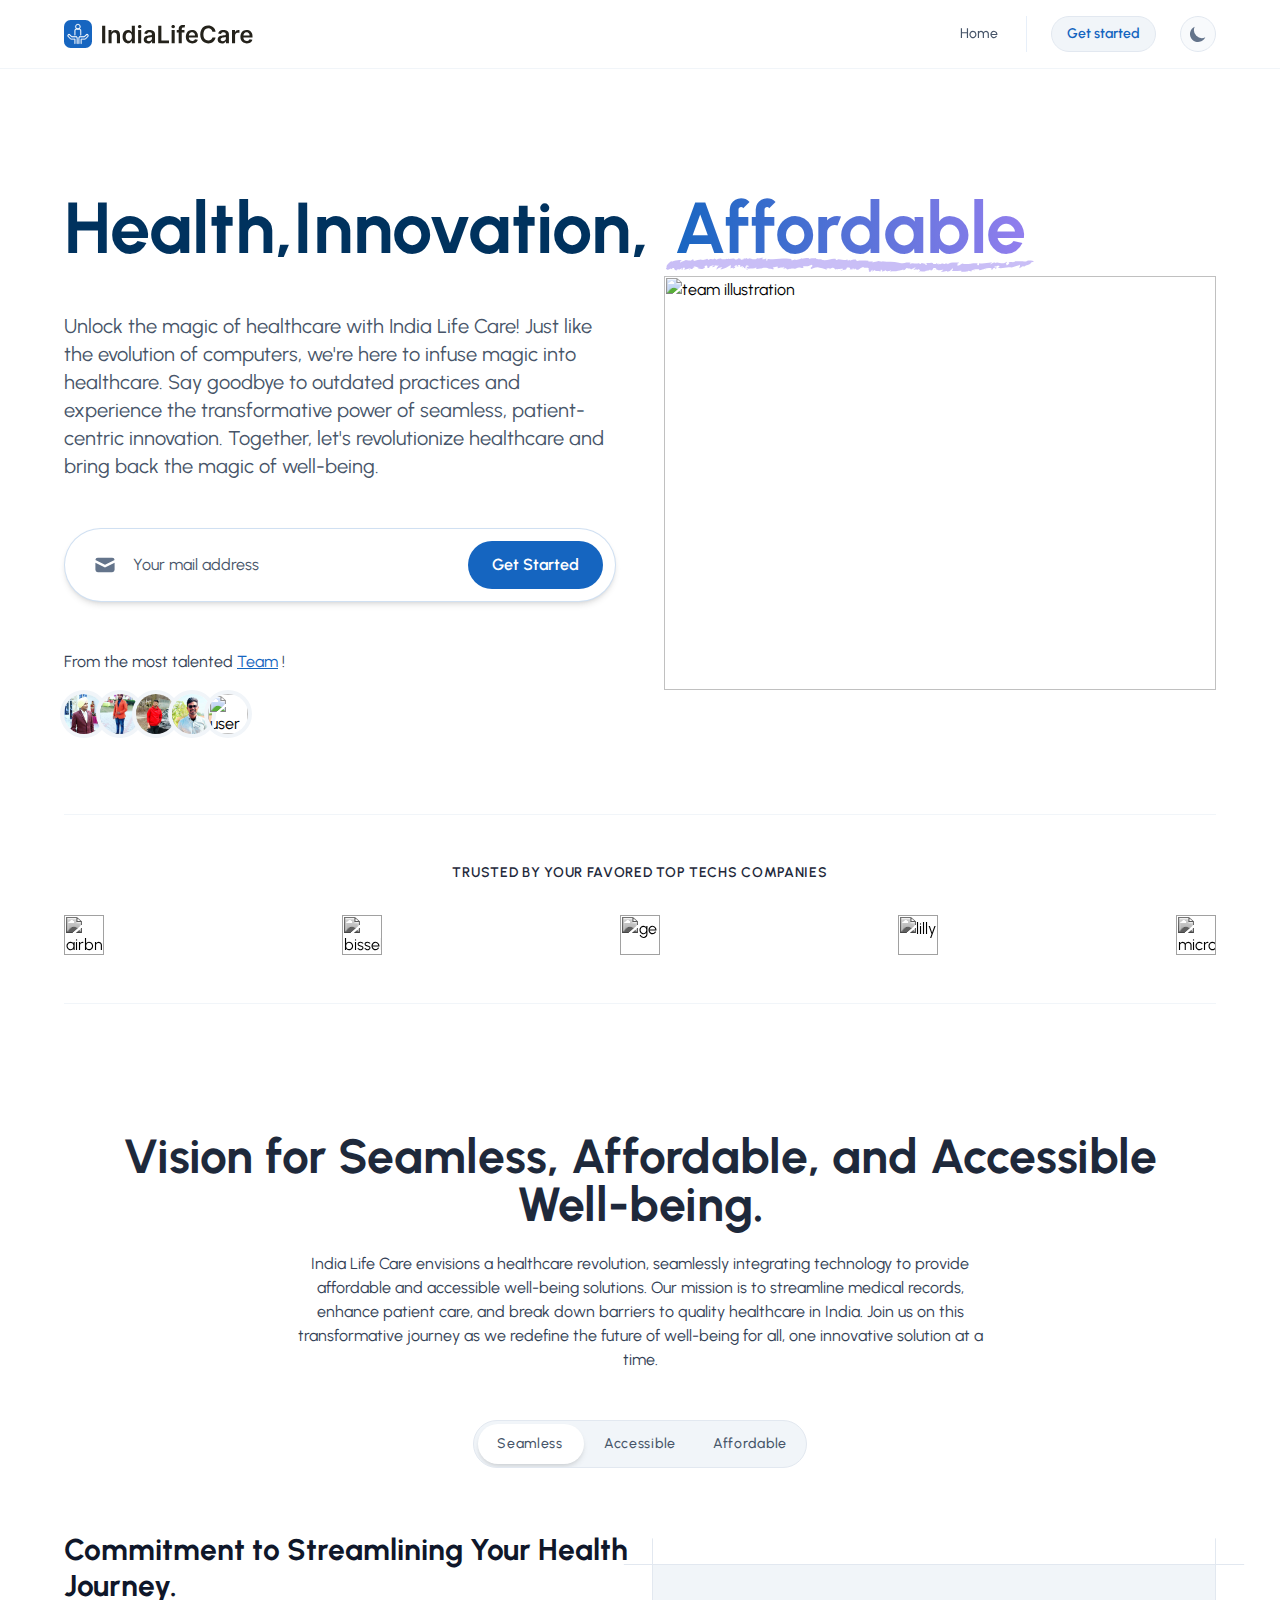
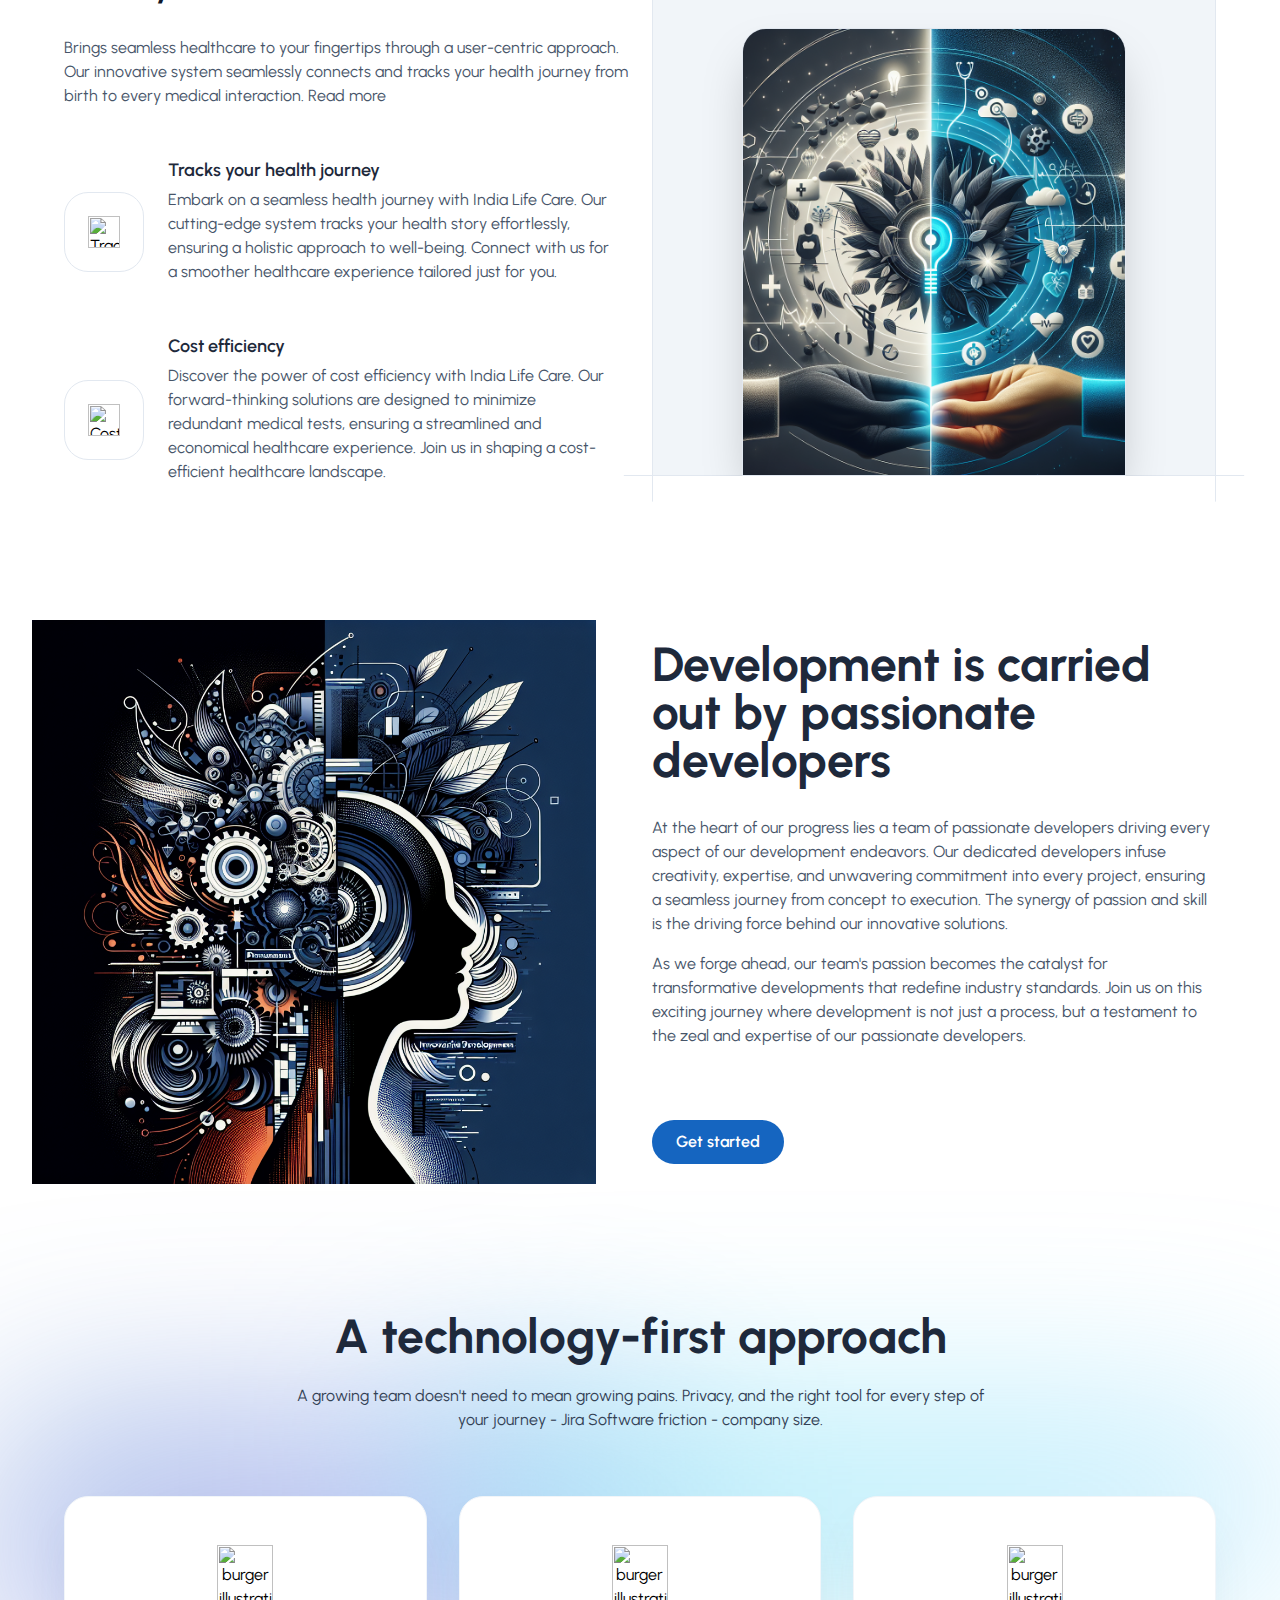
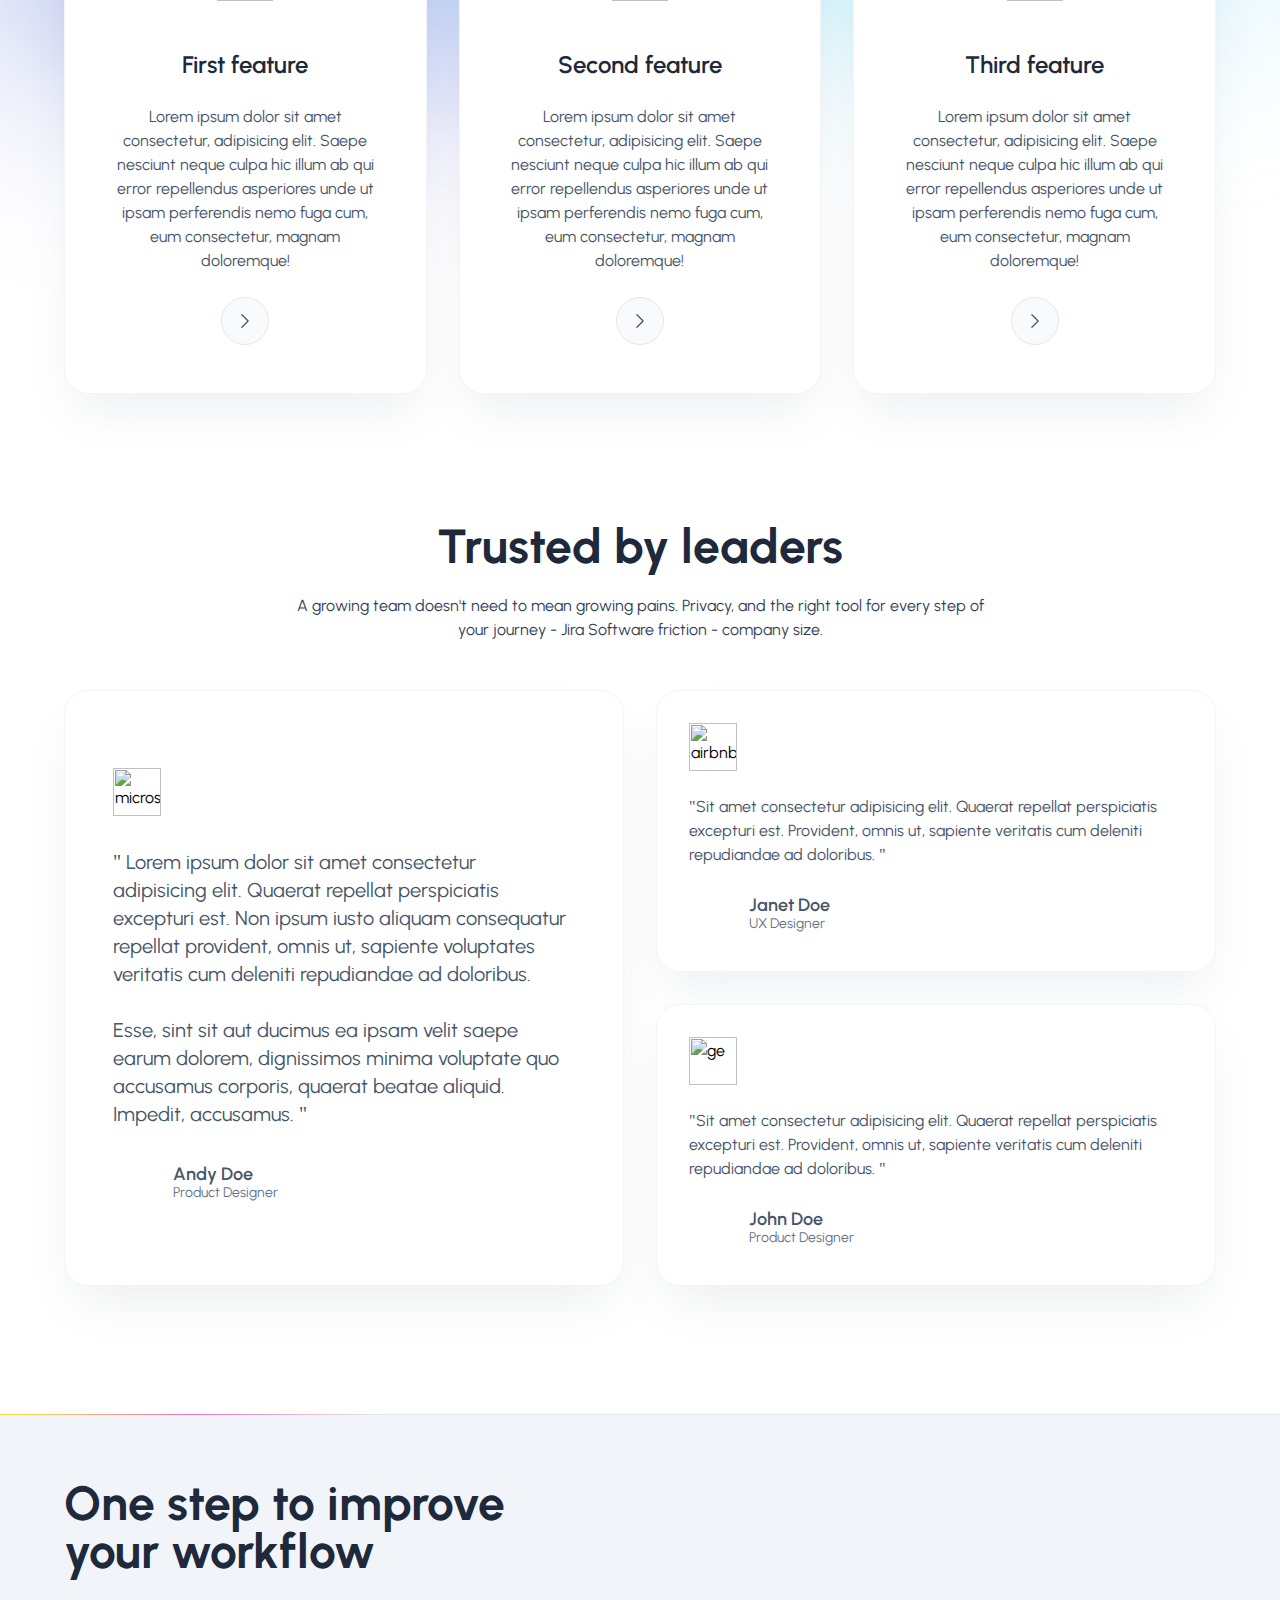
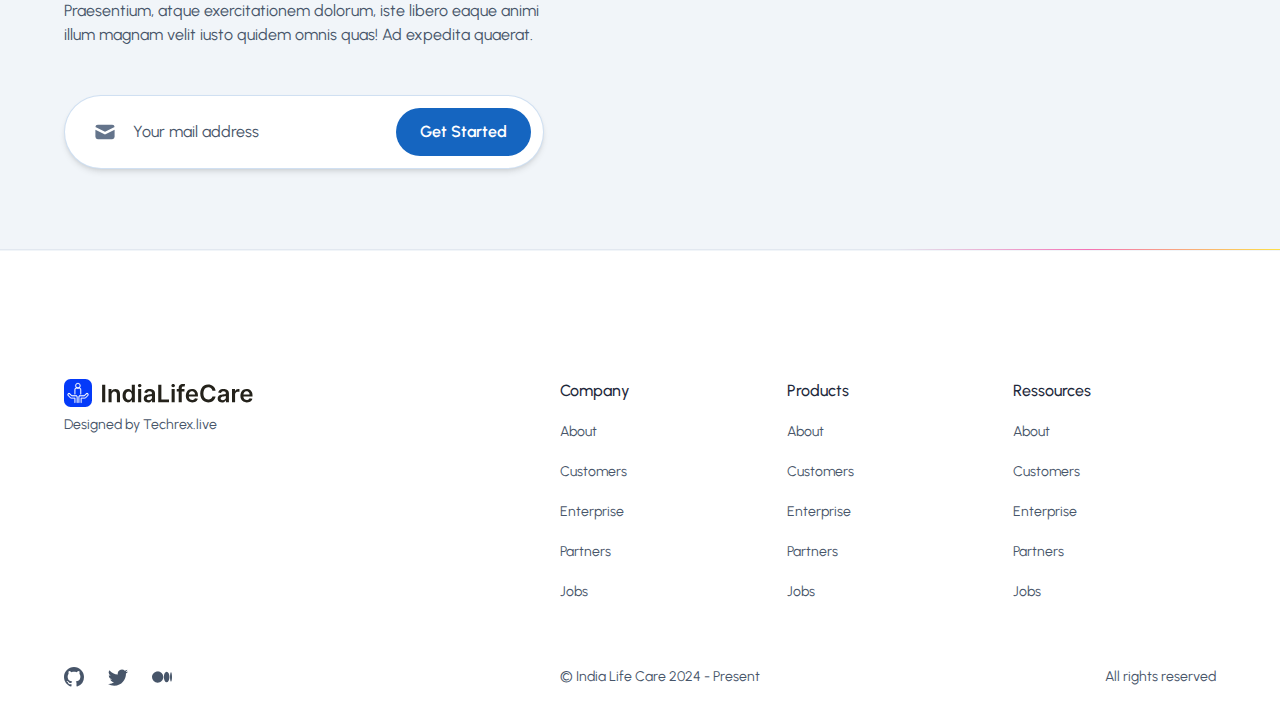
==== index.html @ af2607b6 "-- Add google analatics" ====
<html lang="en" class="">

<head>
    <meta charset="UTF-8">
    <link rel="icon" type="image/svg+xml" href="assets/images/logo.png">
    <meta name="viewport" content="width=device-width, initial-scale=1.0">
    <title>India Life Care</title>
    <link
        href="https://fonts.googleapis.com/css2?family=Urbanist:ital,wght@0,100;0,200;0,300;0,400;0,500;0,600;0,700;0,800;0,900;1,100;1,200;1,300;1,400&amp;display=swap"
        rel="stylesheet">
    <link rel="stylesheet" href="./assets/style/index.css">
    <link rel="stylesheet" href="./assets/style/custom.css">
    <meta name="description"
        content="Welcome to India Life Care | Discover a revolutionary approach to healthcare with India Life Care – your dedicated partner on the journey to optimal well-being. At India Life Care, we believe that everyone deserves accessible and affordable health services, anytime, anywhere">
    <!-- Google tag (gtag.js) -->
    <script async src="https://www.googletagmanager.com/gtag/js?id=G-RDHTGNQY53"></script>
    <script>
        window.dataLayer = window.dataLayer || [];
        function gtag() { dataLayer.push(arguments); }
        gtag('js', new Date());

        gtag('config', 'G-RDHTGNQY53');
    </script>
</head>

<body class="min-h-screen bg-white selection:bg-primary/10 selection:text-primary dark:bg-gray-900"
    data-new-gr-c-s-check-loaded="14.1157.0" data-gr-ext-installed="">
    <header>
        <nav id="navbar"
            class="fixed inset-x-0 z-20 w-full border-b border-gray-100 bg-white/80 backdrop-blur dark:border-gray-700/30 dark:bg-gray-900/80">
            <div class="mx-auto px-4 sm:px-12 xl:max-w-6xl xl:px-0">
                <div class="relative flex flex-wrap items-center justify-between gap-6 lg:gap-0 lg:py-4">
                    <div class="relative z-20 flex w-full justify-between md:px-0 lg:w-max">
                        <a href="/" aria-label="logo" class="flex items-center space-x-2">
                            <svg class="h-7 w-auto" viewBox="0 0 1026 150" fill="none"
                                xmlns="http://www.w3.org/2000/svg">
                                <rect width="150" height="150" rx="35" fill="#1665c0" />
                                <path
                                    d="M84.285 35.6605C84.285 30.1208 79.9013 25.6295 74.4944 25.6295C69.0877 25.6295 64.7049 30.1204 64.7049 35.6605C64.7049 41.2005 69.0877 45.6915 74.4944 45.6915C79.9013 45.6915 84.285 41.2002 84.285 35.6605ZM88.8036 35.6605C88.8036 43.757 82.3969 50.321 74.4944 50.321C66.5921 50.321 60.1863 43.7572 60.1863 35.6605C60.1863 27.5638 66.5921 21 74.4944 21C82.3969 21 88.8036 27.5639 88.8036 35.6605Z"
                                    fill="white" stroke="white" />
                                <path
                                    d="M60.7141 80.6053V57.2644C60.7141 53.4295 63.7489 50.3202 67.492 50.3202H80.6715C84.4145 50.3202 87.4493 53.4295 87.4493 57.2644V80.6053C87.4493 81.8837 88.4608 82.92 89.7086 82.92C90.9564 82.92 91.9679 81.8837 91.9679 80.6053V57.2644C91.9679 50.8728 86.91 45.6907 80.6715 45.6907H67.492C61.2534 45.6907 56.1955 50.8728 56.1955 57.2644V80.6053C56.1955 81.8837 57.207 82.92 58.4548 82.92C59.7026 82.92 60.7141 81.8837 60.7141 80.6053ZM62.4111 87.5736H42.1356L32.7853 77.9948C29.576 74.7067 24.3713 74.7067 21.162 77.9949C17.9469 81.2889 17.9469 86.6214 21.1564 89.9095L32.9204 101.962C34.4939 103.576 36.6042 104.439 38.7906 104.422C38.8039 104.423 56.2376 104.425 56.2376 104.425V126.184C56.2376 127.462 57.2491 128.498 58.4969 128.498C59.7446 128.498 60.7561 127.462 60.7561 126.184V102.11C60.7561 100.832 59.7446 99.7955 58.4969 99.7955H38.8538C37.7799 99.8056 36.8286 99.42 36.1163 98.6895L24.3515 86.6358C22.9068 85.1557 22.9068 82.7544 24.3515 81.2741C25.8019 79.7881 28.1455 79.7881 29.5903 81.2684L39.6024 91.5252C40.0261 91.9592 40.6007 92.2031 41.1999 92.2031H62.3258C62.3716 92.2058 62.4302 92.2092 62.5072 92.2135H64.4739C66.5236 92.2135 68.186 93.9167 68.186 96.0167V126.257C68.186 127.535 69.1974 128.571 70.4452 128.571C71.693 128.571 72.7045 127.535 72.7045 126.257V96.0167C72.7045 91.3599 69.0192 87.584 64.4739 87.584H62.5926C62.5468 87.5813 62.4881 87.5779 62.4111 87.5736ZM109.175 92.2031C109.774 92.2031 110.348 91.9593 110.772 91.5252L120.784 81.2685C122.229 79.7882 124.573 79.7882 126.017 81.2684C127.468 82.7544 127.468 85.1555 126.023 86.6358L114.259 98.6887C113.546 99.4199 112.595 99.8055 111.596 99.7922C111.161 99.8229 111.161 99.8229 111.081 99.8451C111.149 99.8255 111.149 99.8255 111.542 99.7955H91.8775C90.6297 99.7955 89.6182 100.832 89.6182 102.11V126.257C89.6182 127.535 90.6297 128.571 91.8775 128.571C93.1253 128.571 94.1368 127.535 94.1368 126.257V104.425H111.542C113.752 104.446 115.874 103.583 117.455 101.962L129.218 89.9095C132.427 86.6214 132.427 81.2889 129.218 78.0007C126.003 74.7067 120.798 74.7067 117.589 77.9949L108.239 87.5736H87.9633L87.7819 87.584H85.9006C81.3554 87.584 77.67 91.3598 77.67 96.0167V126.257C77.67 127.535 78.6815 128.571 79.9293 128.571C81.177 128.571 82.1885 127.535 82.1885 126.257V96.0167C82.1885 93.9167 83.8509 92.2135 85.9006 92.2135H87.8673L88.0487 92.2031H109.175Z"
                                    fill="white" stroke="white" />
                                <path class="fill-[#24221B] dark:fill-white"
                                    d="M221.045 30.9091V124H204.182V30.9091H221.045ZM255.034 83.0909V124H238.58V54.1818H254.307V66.0455H255.125C256.731 62.1364 259.292 59.0303 262.807 56.7273C266.352 54.4242 270.731 53.2727 275.943 53.2727C280.761 53.2727 284.958 54.303 288.534 56.3636C292.14 58.4242 294.928 61.4091 296.898 65.3182C298.898 69.2273 299.883 73.9697 299.852 79.5455V124H283.398V82.0909C283.398 77.4242 282.186 73.7727 279.761 71.1364C277.367 68.5 274.049 67.1818 269.807 67.1818C266.928 67.1818 264.367 67.8182 262.125 69.0909C259.913 70.3333 258.17 72.1364 256.898 74.5C255.655 76.8636 255.034 79.7273 255.034 83.0909ZM342.489 125.227C337.004 125.227 332.095 123.818 327.761 121C323.428 118.182 320.004 114.091 317.489 108.727C314.973 103.364 313.716 96.8485 313.716 89.1818C313.716 81.4242 314.989 74.8788 317.534 69.5455C320.11 64.1818 323.58 60.1364 327.943 57.4091C332.307 54.6515 337.17 53.2727 342.534 53.2727C346.625 53.2727 349.989 53.9697 352.625 55.3636C355.261 56.7273 357.352 58.3788 358.898 60.3182C360.443 62.2273 361.64 64.0303 362.489 65.7273H363.17V30.9091H379.67V124H363.489V113H362.489C361.64 114.697 360.413 116.5 358.807 118.409C357.201 120.288 355.08 121.894 352.443 123.227C349.807 124.561 346.489 125.227 342.489 125.227ZM347.08 111.727C350.564 111.727 353.534 110.788 355.989 108.909C358.443 107 360.307 104.348 361.58 100.955C362.852 97.5606 363.489 93.6061 363.489 89.0909C363.489 84.5758 362.852 80.6515 361.58 77.3182C360.337 73.9848 358.489 71.3939 356.034 69.5455C353.61 67.697 350.625 66.7727 347.08 66.7727C343.413 66.7727 340.352 67.7273 337.898 69.6364C335.443 71.5455 333.595 74.1818 332.352 77.5455C331.11 80.9091 330.489 84.7576 330.489 89.0909C330.489 93.4545 331.11 97.3485 332.352 100.773C333.625 104.167 335.489 106.848 337.943 108.818C340.428 110.758 343.473 111.727 347.08 111.727ZM397.205 124V54.1818H413.659V124H397.205ZM405.477 44.2727C402.871 44.2727 400.629 43.4091 398.75 41.6818C396.871 39.9242 395.932 37.8182 395.932 35.3636C395.932 32.8788 396.871 30.7727 398.75 29.0454C400.629 27.2879 402.871 26.4091 405.477 26.4091C408.114 26.4091 410.356 27.2879 412.205 29.0454C414.083 30.7727 415.023 32.8788 415.023 35.3636C415.023 37.8182 414.083 39.9242 412.205 41.6818C410.356 43.4091 408.114 44.2727 405.477 44.2727ZM450.67 125.409C446.246 125.409 442.261 124.621 438.716 123.045C435.201 121.439 432.413 119.076 430.352 115.955C428.322 112.833 427.307 108.985 427.307 104.409C427.307 100.47 428.034 97.2121 429.489 94.6364C430.943 92.0606 432.928 90 435.443 88.4545C437.958 86.9091 440.792 85.7424 443.943 84.9545C447.125 84.1364 450.413 83.5455 453.807 83.1818C457.898 82.7576 461.216 82.3788 463.761 82.0455C466.307 81.6818 468.155 81.1364 469.307 80.4091C470.489 79.6515 471.08 78.4848 471.08 76.9091V76.6364C471.08 73.2121 470.064 70.5606 468.034 68.6818C466.004 66.803 463.08 65.8636 459.261 65.8636C455.231 65.8636 452.034 66.7424 449.67 68.5C447.337 70.2576 445.761 72.3333 444.943 74.7273L429.58 72.5455C430.792 68.303 432.792 64.7576 435.58 61.9091C438.367 59.0303 441.777 56.8788 445.807 55.4545C449.837 54 454.292 53.2727 459.17 53.2727C462.534 53.2727 465.883 53.6667 469.216 54.4545C472.549 55.2424 475.595 56.5455 478.352 58.3636C481.11 60.1515 483.322 62.5909 484.989 65.6818C486.686 68.7727 487.534 72.6364 487.534 77.2727V124H471.716V114.409H471.17C470.17 116.348 468.761 118.167 466.943 119.864C465.155 121.53 462.898 122.879 460.17 123.909C457.473 124.909 454.307 125.409 450.67 125.409ZM454.943 113.318C458.246 113.318 461.11 112.667 463.534 111.364C465.958 110.03 467.822 108.273 469.125 106.091C470.458 103.909 471.125 101.53 471.125 98.9545V90.7273C470.61 91.1515 469.731 91.5455 468.489 91.9091C467.277 92.2727 465.913 92.5909 464.398 92.8636C462.883 93.1364 461.383 93.3788 459.898 93.5909C458.413 93.803 457.125 93.9848 456.034 94.1364C453.58 94.4697 451.383 95.0152 449.443 95.7727C447.504 96.5303 445.973 97.5909 444.852 98.9545C443.731 100.288 443.17 102.015 443.17 104.136C443.17 107.167 444.277 109.455 446.489 111C448.701 112.545 451.519 113.318 454.943 113.318ZM504.807 124V30.9091H521.67V109.864H562.67V124H504.807ZM576.58 124V54.1818H593.034V124H576.58ZM584.852 44.2727C582.246 44.2727 580.004 43.4091 578.125 41.6818C576.246 39.9242 575.307 37.8182 575.307 35.3636C575.307 32.8788 576.246 30.7727 578.125 29.0454C580.004 27.2879 582.246 26.4091 584.852 26.4091C587.489 26.4091 589.731 27.2879 591.58 29.0454C593.458 30.7727 594.398 32.8788 594.398 35.3636C594.398 37.8182 593.458 39.9242 591.58 41.6818C589.731 43.4091 587.489 44.2727 584.852 44.2727ZM645.318 54.1818V66.9091H604.045V54.1818H645.318ZM614.364 124V47.5909C614.364 42.8939 615.333 38.9848 617.273 35.8636C619.242 32.7424 621.879 30.4091 625.182 28.8636C628.485 27.3182 632.152 26.5454 636.182 26.5454C639.03 26.5454 641.561 26.7727 643.773 27.2273C645.985 27.6818 647.621 28.0909 648.682 28.4545L645.409 41.1818C644.712 40.9697 643.833 40.7576 642.773 40.5454C641.712 40.303 640.53 40.1818 639.227 40.1818C636.167 40.1818 634 40.9242 632.727 42.4091C631.485 43.8636 630.864 45.9545 630.864 48.6818V124H614.364ZM686.489 125.364C679.489 125.364 673.443 123.909 668.352 121C663.292 118.061 659.398 113.909 656.67 108.545C653.943 103.152 652.58 96.803 652.58 89.5C652.58 82.3182 653.943 76.0152 656.67 70.5909C659.428 65.1364 663.277 60.8939 668.216 57.8636C673.155 54.803 678.958 53.2727 685.625 53.2727C689.928 53.2727 693.989 53.9697 697.807 55.3636C701.655 56.7273 705.049 58.8485 707.989 61.7273C710.958 64.6061 713.292 68.2727 714.989 72.7273C716.686 77.1515 717.534 82.4242 717.534 88.5455V93.5909H660.307V82.5H701.761C701.731 79.3485 701.049 76.5455 699.716 74.0909C698.383 71.6061 696.519 69.6515 694.125 68.2273C691.761 66.803 689.004 66.0909 685.852 66.0909C682.489 66.0909 679.534 66.9091 676.989 68.5455C674.443 70.1515 672.458 72.2727 671.034 74.9091C669.64 77.5151 668.928 80.3788 668.898 83.5V93.1818C668.898 97.2424 669.64 100.727 671.125 103.636C672.61 106.515 674.686 108.727 677.352 110.273C680.019 111.788 683.14 112.545 686.716 112.545C689.11 112.545 691.277 112.212 693.216 111.545C695.155 110.848 696.837 109.833 698.261 108.5C699.686 107.167 700.761 105.515 701.489 103.545L716.852 105.273C715.883 109.333 714.034 112.879 711.307 115.909C708.61 118.909 705.155 121.242 700.943 122.909C696.731 124.545 691.913 125.364 686.489 125.364ZM811.864 62.3182H794.864C794.379 59.5303 793.485 57.0606 792.182 54.9091C790.879 52.7273 789.258 50.8788 787.318 49.3636C785.379 47.8485 783.167 46.7121 780.682 45.9545C778.227 45.1667 775.576 44.7727 772.727 44.7727C767.667 44.7727 763.182 46.0455 759.273 48.5909C755.364 51.1061 752.303 54.803 750.091 59.6818C747.879 64.5303 746.773 70.4545 746.773 77.4545C746.773 84.5758 747.879 90.5758 750.091 95.4545C752.333 100.303 755.394 103.97 759.273 106.455C763.182 108.909 767.652 110.136 772.682 110.136C775.47 110.136 778.076 109.773 780.5 109.045C782.955 108.288 785.152 107.182 787.091 105.727C789.061 104.273 790.712 102.485 792.045 100.364C793.409 98.2424 794.348 95.8182 794.864 93.0909L811.864 93.1818C811.227 97.6061 809.848 101.758 807.727 105.636C805.636 109.515 802.894 112.939 799.5 115.909C796.106 118.848 792.136 121.152 787.591 122.818C783.045 124.455 778 125.273 772.455 125.273C764.273 125.273 756.97 123.379 750.545 119.591C744.121 115.803 739.061 110.333 735.364 103.182C731.667 96.0303 729.818 87.4545 729.818 77.4545C729.818 67.4242 731.682 58.8485 735.409 51.7273C739.136 44.5758 744.212 39.1061 750.636 35.3182C757.061 31.5303 764.333 29.6364 772.455 29.6364C777.636 29.6364 782.455 30.3636 786.909 31.8182C791.364 33.2727 795.333 35.4091 798.818 38.2273C802.303 41.0151 805.167 44.4394 807.409 48.5C809.682 52.5303 811.167 57.1364 811.864 62.3182ZM846.67 125.409C842.246 125.409 838.261 124.621 834.716 123.045C831.201 121.439 828.413 119.076 826.352 115.955C824.322 112.833 823.307 108.985 823.307 104.409C823.307 100.47 824.034 97.2121 825.489 94.6364C826.943 92.0606 828.928 90 831.443 88.4545C833.958 86.9091 836.792 85.7424 839.943 84.9545C843.125 84.1364 846.413 83.5455 849.807 83.1818C853.898 82.7576 857.216 82.3788 859.761 82.0455C862.307 81.6818 864.155 81.1364 865.307 80.4091C866.489 79.6515 867.08 78.4848 867.08 76.9091V76.6364C867.08 73.2121 866.064 70.5606 864.034 68.6818C862.004 66.803 859.08 65.8636 855.261 65.8636C851.231 65.8636 848.034 66.7424 845.67 68.5C843.337 70.2576 841.761 72.3333 840.943 74.7273L825.58 72.5455C826.792 68.303 828.792 64.7576 831.58 61.9091C834.367 59.0303 837.777 56.8788 841.807 55.4545C845.837 54 850.292 53.2727 855.17 53.2727C858.534 53.2727 861.883 53.6667 865.216 54.4545C868.549 55.2424 871.595 56.5455 874.352 58.3636C877.11 60.1515 879.322 62.5909 880.989 65.6818C882.686 68.7727 883.534 72.6364 883.534 77.2727V124H867.716V114.409H867.17C866.17 116.348 864.761 118.167 862.943 119.864C861.155 121.53 858.898 122.879 856.17 123.909C853.473 124.909 850.307 125.409 846.67 125.409ZM850.943 113.318C854.246 113.318 857.11 112.667 859.534 111.364C861.958 110.03 863.822 108.273 865.125 106.091C866.458 103.909 867.125 101.53 867.125 98.9545V90.7273C866.61 91.1515 865.731 91.5455 864.489 91.9091C863.277 92.2727 861.913 92.5909 860.398 92.8636C858.883 93.1364 857.383 93.3788 855.898 93.5909C854.413 93.803 853.125 93.9848 852.034 94.1364C849.58 94.4697 847.383 95.0152 845.443 95.7727C843.504 96.5303 841.973 97.5909 840.852 98.9545C839.731 100.288 839.17 102.015 839.17 104.136C839.17 107.167 840.277 109.455 842.489 111C844.701 112.545 847.519 113.318 850.943 113.318ZM900.08 124V54.1818H916.034V65.8182H916.761C918.034 61.7879 920.216 58.6818 923.307 56.5C926.428 54.2879 929.989 53.1818 933.989 53.1818C934.898 53.1818 935.913 53.2273 937.034 53.3182C938.186 53.3788 939.14 53.4848 939.898 53.6364V68.7727C939.201 68.5303 938.095 68.3182 936.58 68.1364C935.095 67.9242 933.655 67.8182 932.261 67.8182C929.261 67.8182 926.564 68.4697 924.17 69.7727C921.807 71.0455 919.943 72.8182 918.58 75.0909C917.216 77.3636 916.534 79.9848 916.534 82.9545V124H900.08ZM978.864 125.364C971.864 125.364 965.818 123.909 960.727 121C955.667 118.061 951.773 113.909 949.045 108.545C946.318 103.152 944.955 96.803 944.955 89.5C944.955 82.3182 946.318 76.0152 949.045 70.5909C951.803 65.1364 955.652 60.8939 960.591 57.8636C965.53 54.803 971.333 53.2727 978 53.2727C982.303 53.2727 986.364 53.9697 990.182 55.3636C994.03 56.7273 997.424 58.8485 1000.36 61.7273C1003.33 64.6061 1005.67 68.2727 1007.36 72.7273C1009.06 77.1515 1009.91 82.4242 1009.91 88.5455V93.5909H952.682V82.5H994.136C994.106 79.3485 993.424 76.5455 992.091 74.0909C990.758 71.6061 988.894 69.6515 986.5 68.2273C984.136 66.803 981.379 66.0909 978.227 66.0909C974.864 66.0909 971.909 66.9091 969.364 68.5455C966.818 70.1515 964.833 72.2727 963.409 74.9091C962.015 77.5151 961.303 80.3788 961.273 83.5V93.1818C961.273 97.2424 962.015 100.727 963.5 103.636C964.985 106.515 967.061 108.727 969.727 110.273C972.394 111.788 975.515 112.545 979.091 112.545C981.485 112.545 983.652 112.212 985.591 111.545C987.53 110.848 989.212 109.833 990.636 108.5C992.061 107.167 993.136 105.515 993.864 103.545L1009.23 105.273C1008.26 109.333 1006.41 112.879 1003.68 115.909C1000.98 118.909 997.53 121.242 993.318 122.909C989.106 124.545 984.288 125.364 978.864 125.364Z" />
                            </svg>
                        </a>

                        <button aria-label="humburger" id="hamburger" class="relative -mr-6 p-6 lg:hidden"
                            onclick="toggleHaburge()">
                            <div aria-hidden="true"
                                class="m-auto h-0.5 w-5 rounded bg-sky-900 transition duration-300 dark:bg-gray-300">
                            </div>
                            <div aria-hidden="true"
                                class="m-auto mt-2 h-0.5 w-5 rounded bg-sky-900 transition duration-300 dark:bg-gray-300">
                            </div>
                        </button>
                    </div>
                    <div id="layer" aria-hidden="true"
                        class="fixed inset-0 z-10 h-screen w-screen origin-bottom scale-y-0 bg-white/70 backdrop-blur-2xl transition duration-500 dark:bg-gray-900/70 lg:hidden">
                    </div>
                    <div id="navlinks"
                        class="invisible absolute top-full left-0 z-20 w-full origin-top-right translate-y-1 scale-90 flex-col flex-wrap justify-end gap-6 rounded-3xl border border-gray-100 bg-white p-8 opacity-0 shadow-2xl shadow-gray-600/10 transition-all duration-300 dark:border-gray-700 dark:bg-gray-800 dark:shadow-none lg:visible lg:relative lg:flex lg:w-auto lg:translate-y-0 lg:scale-100 lg:flex-row lg:items-center lg:gap-0 lg:border-none lg:bg-transparent lg:p-0 lg:opacity-100 lg:shadow-none lg:peer-checked:translate-y-0 dark:lg:bg-transparent">
                        <div class="text-gray-600 dark:text-gray-300 lg:pr-4">
                            <ul class="space-y-6 text-base font-medium tracking-wide lg:flex lg:space-y-0 lg:text-sm">
                                <li>
                                    <a class="block transition hover:text-primary dark:hover:text-primaryLight md:px-4"
                                        href="#home">
                                        <span>Home</span>
                                    </a>
                                </li>
                                <!-- <li>
                                    <a class="block transition hover:text-primary dark:hover:text-primaryLight md:px-4" href="/pages/customers">
                                        <span>Customers</span>
                                    </a>
                                </li>
                                <li>
                                    <a class="block transition hover:text-primary dark:hover:text-primaryLight md:px-4" href="/pages/pricing">
                                        <span>Pricing</span>
                                    </a>
                                </li>
                                <li>
                                    <a class="block transition hover:text-primary dark:hover:text-primaryLight md:px-4" href="/pages/blog">
                                        <span>Blog</span>
                                    </a>
                                </li>
                                <li>
                                    <a class="block transition hover:text-primary dark:hover:text-primaryLight md:px-4" href="/pages/about">
                                        <span>Company</span>
                                    </a>
                                </li> -->
                            </ul>
                        </div>

                        <div
                            class="mt-12 -ml-1 flex w-full flex-col space-y-2 border-primary/10 dark:border-gray-700 sm:flex-row md:w-max lg:mt-0 lg:mr-6 lg:space-y-0 lg:border-l lg:pl-6">
                            <a class="relative ml-auto flex h-9 w-full items-center justify-center before:absolute before:inset-0 before:rounded-full before:bg-primary before:transition-transform before:duration-300 hover:before:scale-105 active:duration-75 active:before:scale-95 dark:before:border-gray-700 dark:before:bg-primaryLight sm:px-4 lg:before:border lg:before:border-gray-200 lg:before:bg-gray-100 lg:dark:before:bg-gray-800"
                                href="coming-soon.html">
                                <span
                                    class="relative text-sm font-semibold text-white dark:text-gray-900 lg:text-primary lg:dark:text-white">Get
                                    started</span>
                            </a>
                        </div>
                        <button aria-label="switch theme"
                            class="switcher group relative hidden h-9 w-9 rounded-full before:absolute before:inset-0 before:rounded-full before:border before:border-gray-200 before:bg-gray-50 before:bg-gradient-to-b before:transition-transform before:duration-300 hover:before:scale-105 active:duration-75 active:before:scale-95 dark:before:border-gray-700 dark:before:bg-gray-800 lg:flex"
                            onclick="toggleTheme()">
                            <svg xmlns="http://www.w3.org/2000/svg"
                                class="transistion relative m-auto hidden h-5 w-5 fill-gray-500 duration-300 group-hover:rotate-180 group-hover:fill-yellow-400 dark:block dark:fill-gray-300"
                                viewBox="0 0 20 20" fill="currentColor">
                                <path fill-rule="evenodd"
                                    d="M10 2a1 1 0 011 1v1a1 1 0 11-2 0V3a1 1 0 011-1zm4 8a4 4 0 11-8 0 4 4 0 018 0zm-.464 4.95l.707.707a1 1 0 001.414-1.414l-.707-.707a1 1 0 00-1.414 1.414zm2.12-10.607a1 1 0 010 1.414l-.706.707a1 1 0 11-1.414-1.414l.707-.707a1 1 0 011.414 0zM17 11a1 1 0 100-2h-1a1 1 0 100 2h1zm-7 4a1 1 0 011 1v1a1 1 0 11-2 0v-1a1 1 0 011-1zM5.05 6.464A1 1 0 106.465 5.05l-.708-.707a1 1 0 00-1.414 1.414l.707.707zm1.414 8.486l-.707.707a1 1 0 01-1.414-1.414l.707-.707a1 1 0 011.414 1.414zM4 11a1 1 0 100-2H3a1 1 0 000 2h1z"
                                    clip-rule="evenodd"></path>
                            </svg>
                            <svg xmlns="http://www.w3.org/2000/svg"
                                class="transistion relative m-auto h-5 w-5 fill-gray-500 duration-300 group-hover:-rotate-90 group-hover:fill-blue-900 dark:hidden"
                                viewBox="0 0 20 20" fill="currentColor">
                                <path d="M17.293 13.293A8 8 0 016.707 2.707a8.001 8.001 0 1010.586 10.586z"></path>
                            </svg>
                        </button>
                    </div>
                    <div class="fixed top-3 right-14 z-20 sm:right-24 lg:hidden">
                        <button aria-label="switche theme" onclick="toggleTheme()"
                            class="switcher group relative flex h-9 w-9 rounded-full before:absolute before:inset-0 before:rounded-full before:border before:border-gray-200 before:bg-gray-50 before:bg-gradient-to-b before:transition-transform before:duration-300 hover:before:scale-105 active:duration-75 active:before:scale-95 dark:before:border-gray-700 dark:before:bg-gray-800">
                            <svg xmlns="http://www.w3.org/2000/svg"
                                class="transistion relative m-auto hidden h-5 w-5 fill-gray-500 duration-300 group-hover:rotate-180 group-hover:fill-yellow-400 dark:block dark:fill-gray-300"
                                viewBox="0 0 20 20" fill="currentColor">
                                <path fill-rule="evenodd"
                                    d="M10 2a1 1 0 011 1v1a1 1 0 11-2 0V3a1 1 0 011-1zm4 8a4 4 0 11-8 0 4 4 0 018 0zm-.464 4.95l.707.707a1 1 0 001.414-1.414l-.707-.707a1 1 0 00-1.414 1.414zm2.12-10.607a1 1 0 010 1.414l-.706.707a1 1 0 11-1.414-1.414l.707-.707a1 1 0 011.414 0zM17 11a1 1 0 100-2h-1a1 1 0 100 2h1zm-7 4a1 1 0 011 1v1a1 1 0 11-2 0v-1a1 1 0 011-1zM5.05 6.464A1 1 0 106.465 5.05l-.708-.707a1 1 0 00-1.414 1.414l.707.707zm1.414 8.486l-.707.707a1 1 0 01-1.414-1.414l.707-.707a1 1 0 011.414 1.414zM4 11a1 1 0 100-2H3a1 1 0 000 2h1z"
                                    clip-rule="evenodd"></path>
                            </svg>
                            <svg xmlns="http://www.w3.org/2000/svg"
                                class="transistion relative m-auto h-5 w-5 fill-gray-500 duration-300 group-hover:-rotate-90 group-hover:fill-blue-900 dark:hidden"
                                viewBox="0 0 20 20" fill="currentColor">
                                <path d="M17.293 13.293A8 8 0 016.707 2.707a8.001 8.001 0 1010.586 10.586z"></path>
                            </svg>
                        </button>
                    </div>
                </div>
            </div>
        </nav>
    </header>

    <section class="pt-32 sm:pt-40 md:pt-48">
        <div class="mx-auto px-4 sm:px-12 xl:max-w-6xl xl:px-0">
            <div class="relative">
                <h1 class="text-center text-5xl font-bold text-blue-900 dark:text-white sm:text-6xl lg:text-left lg:text-7xl"
                    id="home">
                    Health,Innovation,
                    <span class="relative">
                        <svg class="absolute inset-x-0 -bottom-1 w-full opacity-50" xmlns="http://www.w3.org/2000/svg"
                            id="Layer_1" viewBox="0 0 260 15.6">
                            <style>
                                .st0 {
                                    fill: #957fef
                                }
                            </style>
                            <path class="st0"
                                d="M206.8 7.3l-.1.3c.1-.2.2-.3.1-.3zM234.7 10h-.1c-.2.4-.1.3.1 0zM54.8 4.2l-.6-.4c.2.4.4.5.6.4zM17.1 5.1zM34.5 9.6l.1.3c0-.2 0-.3-.1-.3zM22.4 10.8c-.3-.1-.7-.1-1-.1.2.1.7.1 1 .1zM17.5 5c-.1.1-.2.1-.4.2.2-.1.3-.2.4-.2zM52.7 9.8l.5.9c-.1-.3-.3-.6-.5-.9zM19.5 11.6c-.2-.2-.4-.2-.6-.3 0 .2.3.3.6.3zM120.9 11.4c-.1.1-.2.2-.2.3.3-.1.3-.2.2-.3zM80.9 10.4h-.1s.1.1.2.1l-.1-.1zM92.6 10.4l-.2.2c.2-.1.2-.1.2-.2zM72.1 11.3c-.1.1-.3.2-.4.3l.4-.3z">
                            </path>
                            <path class="st0"
                                d="M260 6c-1-.6-4.7-1.2-5.8.3-.2-.1.1-.3.2-.4-.9.2-2.2.1-3.6 0s-2.9-.2-4.2 0c-1 1.5-3.9-.6-4.8 1.4l.5-.4c.9.5-1.2 1.4-1.5 1.9-.8-1.2-.1-1-1-2l1.1.4-.3-1c-3.1 2.8-6.2-.9-8.2 1.1.1-.1.1-.3.2-.4-1.4-.5-2.3.8-3.3 1.2-.1-.5.6-.9 1.1-1.3-2.4-.3-6.4 1.2-9 .4-.9.7.4.9-.6 1.5-.8-.2-1.4-.7-.4-1.1-2.3-1.2-7.6 1-11.1-.2-1.8.8-.7 1.1-3.5 1.6.7-.5-.7-1.7 1-1.7l.2-.5c-2.8-.1-6.6-.3-8.1 1.2-.1-1.1-.5-.2-1.6-.8-.4.1 0 .2.2.2-1 .9-1.6-.1-2.3.1l.3-.2-2 .7c-.3-.2-.8-.4-.9-.7v.8c-1.1 0-.5-1-1.9-.8l.3.6c-.9-.4-2.2.4-2.4-.5 0-.2.1-.1.4-.1-1.3-1.2-3.5.3-5.1-.3l.4 1.3c-1.6.4-1-.3-.9-.7-1.1 0-1.3-.4-2.7-.6-.7.3-.4.5-.6.8l-1.5-.4 1-.7c-2.3 1.8-5.6-.4-7.2 1.2-.8-.4.8-.7.3-1-2.6-.9-6 1-8.2 0-3.6-1-7.8-.4-11.8-1.1l.1.3-2.9-.4c-.8.7-2.7.3-4 1.1.1-.3-.1-.7.2-.9-1.2.1-2.6.4-3.3-.1l.4-.3c-2.7-.3-6.4-.5-7.9.1-.9 0-.9-.6-1.1-1-1.6-.1-2.6.2-3.9.7-.3-.2-.7-.3-1-.6l-.6.8c-.6-.1-.1-.7-.6-.9-2.5.9-5.3-.1-7-.1l.2.4c-.7.3-2.1-.3-1.2-.7-3.4-.6-5.1 1.2-9.6.8-.6-1.5-4.1.3-4.8-1.4-1.9.4-3.2-.3-4.5.6 0-.2-.2-.2.1-.3-.8-.6-3.3-.2-5.3.2l-.1-.5c-.9 1.2-4.2.9-4.9 2-.2-.2.4-.5.7-.7-1-1.1-1.8.5-3.1.2.1-.3-.3-.6 0-.8-4.4-1.2-10.6.7-16.3-.1-1.6 0 .6 1.2-1.5 1.1-.6-.6 1-1.1-.3-1.4-.9.7-1.3.5-2.6.5.2-.4 0-.6.9-.9-.7-.5-3.1.9-4.5 0 .1.3-.2.5-.5.7-2.1 1-4.9-.9-5.1-.4 0 0-.7.2-.1.3-.8 0-1.9-.2-1.7-.7-.4.3-.8.8-1.4.8l.3-.6c-.4.1-.8.5-1.1.6l.6.4c-.9-.5-2.6.8-2.6-.4h.3l-1.7-.5c-.7.5-1.3 1-2.5.9-.5-1.3-2.9-.2-4.3-.3l.1-.4c-1.1.6-4 .4-3.5.6-1.1 0-2.6-.2-2-.6-.8.1-2.7.1-3.2.9l-1.8-1c-1 1.6-3.6-.5-3.6 1.2-1-.2-.8-.6-1.5-.9-1.4.9-2.8.8-4.2.7v-.2c-1.4-.1-3.1.8-5.1 1l-.5-1.2c-1 .2-1.3 1.2-2.3 1-.2-.2 0-.3.2-.3-1 .3-2.3.1-3.1-.2-1.5 1-2.7.7-3.9 1.8-1.3-1 1.7-.6.6-1.6-2.2-.4-4.4.4-6.7 1.1-.2-.2 0-.4.1-.7 0 0-1.2.9-2.2 1.8C.9 8.3 0 9.4.5 10c-.5.9-1.2 1.4.9 2 .6-.5 2.5-1.3 2.9-.4l.1-.9c2.6-.6.4 1.8 3.6 1.6l-.7-.3c.6-.1 1.1-.7 1.8-.5.2.2-.2.4-.5.6.9-.5 1.7-.9 2.6-1.4.1.5.1.8-.4 1.2 2.5-.2-.6-1.6 2.4-1.4.6.4-.2.6-.5.9 1.4.7 2.3-.1 3.8-.6.1.8-.9.7.3 1.2-.3-.4-.5-1.1.5-1.2-.4.8.7.4 1.6.5-.2-.3-.1-.6.2-.8.4-.1.8.1 1.4.1l-1.1-.7c1.5-.8 2.4.3 3.6.6-.1.1-.3.3-.5.3 1.2.3 2.5.9 4.1.1l-.3.1c2.9-.9-1-1.3 2.4-2.2 1.1.1-.4 2.6 2.1 1.6-1.3-.6 1.6-1.7 3.1-2L32.4 10c.6 0 1.6-.5 2-.3l-.1-.3c-.2-1.3 1.9.1 3-.7-1.3 1.8-1.4 1.5-1.6 3.2 1-1 2.2-1.9 4.1-1.8l-1.5 1.4c2.5.2 5.5-1.9 7.6-3-.5 1 .3 1.4-.6 2.2l2.4-.3-.7 1.1c1-1.2 2.1-.4 1.9-1.9-.3.2-.2.4-.7.3.1-.4.5-1.4 1.7-1.3.9.3-.5.6-.2 1 .8-.6.9.3 1.7-.1l-.8-.6c.6-.9 1.4-.1 2.2-.5-1 .4-.7.9-.3 1.4l-.1-.1c.8-.1 1.6-.7 2-.2l-.5 1.2.9-.9c.3.1.6.6 0 .8 2.8.7-.1-2.5 3.6-1.5 0 .5-.4.8-1.4.5-.2.7.1 1.1 1.1 1.4v.1c1.9 0 4.4 0 5.6-.8.4.3 0 .6-.4.9 2.1.4 2.8-.7 5 .1l-1-.4c1.4-.6 4-.8 5.3.1l-.4.3c1.3-.7 3.5.6 4 0-.6-.4 0-.6-.8-1l3.4-.7.2 1.2 1.8-.4c-.4-.5 2.4.4 2.5-.7 1 .4-.4.9-.8 1.4 1-.3 1.1.2 2.1-.5l1 1.1 2.6-.7c-.1.1 0 .2-.1.3 1.2-.9 3.1.6 4.6-.9-.1.1-.1.1-.1.2.9-.8 2.9-.2 3.7 0 1.4-.2.6-1 .6-1.4 3.9.4 2.7.3 6-.9 2 1.4-2.4 2.1.1 3 .4-.6 2.1-1.1 4.1-1.3 1.8.5 4.8.9 6.5 1.9l-.2-.9 2.6-.4-1.5 1.2c.4-.3 1.7-.8 2.6-1.2 2.7-.7 1.4 1.9 3.5.7.1.1.1.2.2.3.7-.6 2.4-.3 4.4-.5l-.7 1.1-1.3-.3c.7 1.1 2.1-.1 3.4 0 1.3-.3.7-1.3 1.4-1.6.5.1 1.2-.2 1.6.1 1.1.4.1 1.3-.3 1.8 1-1.1 1.4-.9 3.6-1.3.1.5-.1.8-.4.9.5-.1.9-.3 1.2-.8l.7.7c2.5 1 2.6-2 5.6-1.5-.8.6 2.6 0 3.5.7-1.1.1.4 1.6-.2 2.3 2.4.5 1-1.3 3-1.4l-.9 1.3c1.9-.5.5-.7 2.4-1.1-.5.4.8.4-.3.8 2.5.2 1.9.1 4.1.3l.2-1.3c.7-.1 1 .5 1.2.7-.3 0-.8-.1-.7.1.8 1.2 1.4-.6 2.4.5-.2-.4-.5-1 .4-1.1-.3.8 1.4.8 1.4 1.2-.6-.6 2-.2 2.1-1 1 .7-.4.6-.4 1.1.9-1 3.7 0 4.6-.6 0 .1.1.1.1.2 1.2-.6 3-.7 5.3-1.5l-.8.7c2.2.4 1.4-1.5 3.3-1.5-.4 1.1 3.1 0 2.2 1.2 1.1-.6 2.3-.8 3.1-1.7 1 .6-2.1 1.4-.6 1.8l1.6-.5.3.6c.1-.4 1.5-.4 1.4-.8.2.7.9 1.2.8 1.8 1-.2 2.4.5 3.3-.1l.1.3c1-1.3 3.1-.2 3.6-1.5l.6.7c1.5-.1 1.3-1.5 2-1.8.6 0 1.4-.2 2 0-2 .8 1 1.1 1.4 1.6.8 0 3.1 0 3.7-.7-1 .7-.4 1.2-2.1 1.3.9 1.3 2.6-.2 4.5-.1v.6c2.7-.4 2.8-1.5 4-2.5.3.8.1 1-.7 1.7 1.8.5 4.7-.1 6.7 0 .6.5.2.9-.5 1.1 2.1-.6 4.7.1 6-1.2-.5.5.9.3 1.6.6 0-.3.1-.6.2-.6 1.3-.6 4.1-1.1 5.6-.7l-.5.4c1.7.1 3-.5 4.3-.9 1.3-.4 2.6-.8 4.5-.4.7.3-.7 1.1.7 1 .7-.5.4-1.5 2.2-1.3l-.1.9 1.2-.9c-.7-.7-2.6-.4-1.3-1.2 1.6.8 1.3-.9 3.3 0-.4.1-1 .8-1.3 1.2 2 .4 3.4.1 4.8-.1 1.4-.3 2.8-.6 4.9-.2 2-.8 4.6-1.2 5.9-1.9 0 .9 0 1.7-.8 2.4 1.8 0 2.4-2.1 3.7-.9.7-1.3 4.7-1.2 5-3l2-.8z">
                            </path>
                            <path class="st0"
                                d="M58.1 11.1c-1 0-1.9 0-2.3.2.2.2 2.3.6 2.3-.2zM208.2 13.3c-.1 0-.3.1-.4.1.1 0 .3 0 .4-.1zM216.3 12.9c-.1-.1-.2-.2-.4-.3 0 .3.1.5.4.3zM132.6 11.5zM178.5 13.7c.7-.4 1-.7 1-1-.4.1-.7.3-1 1zM163 12.6c-.1.1-.2.1-.3.2.3-.1.3-.2.3-.2zM130.2 12c.7-.4 1.6-.3 2.4-.5-.7.2-1.9-.3-2.4.5zM226.1 11.4l-.7.6.8-.4zM218.6 12c-.3-.1-1.7.3-1.3.6.4-.3.9-.5 1.3-.6zM189.6 11.4l-.3.6.7-.5z">
                            </path>
                        </svg>
                        <span
                            class="relative bg-gradient-to-r from-primary to-secondaryLight bg-clip-text text-transparent dark:from-primaryLight dark:to-secondaryLight md:px-2">Affordable</span>
                    </span>
                </h1>

                <div class="relative items-center gap-12 lg:flex">
                    <div
                        class="text-center sm:mx-auto sm:w-11/12 md:mt-12 md:w-4/5 lg:mt-0 lg:mr-auto lg:w-6/12 lg:text-left">
                        <p class="mt-12 text-lg text-gray-600 dark:text-gray-300 sm:text-xl">
                            Unlock the magic of healthcare with India Life Care! Just like the evolution of computers,
                            we're here to infuse magic into healthcare. Say goodbye to outdated practices and experience
                            the transformative power of seamless, patient-centric innovation. Together, let's
                            revolutionize healthcare and bring back the magic of well-being.
                        </p>
                        <form action="" class="mt-12">
                            <div
                                class="relative flex items-center rounded-full border border-primary/20 bg-white p-1 px-2 shadow-md focus-within:ring-2 dark:border-white/10 dark:bg-dark dark:text-white md:p-2 lg:pr-3">
                                <div class="py-3 pl-4 lg:pl-5">
                                    <svg xmlns="http://www.w3.org/2000/svg"
                                        class="m-auto h-6 w-6 fill-gray-500 dark:fill-gray-400" viewBox="0 0 20 20"
                                        fill="currentColor">
                                        <path
                                            d="M2.003 5.884L10 9.882l7.997-3.998A2 2 0 0016 4H4a2 2 0 00-1.997 1.884z">
                                        </path>
                                        <path d="M18 8.118l-8 4-8-4V14a2 2 0 002 2h12a2 2 0 002-2V8.118z"></path>
                                    </svg>
                                </div>
                                <input aria-label="your email" autocomplete="email" placeholder="Your mail address"
                                    class="w-full rounded-full bg-transparent p-4 placeholder-gray-600 outline-none dark:placeholder-white"
                                    type="email">
                                <div class="md:pr-1.5 lg:pr-0">
                                    <button type="submit" title="Start buying"
                                        class="relative ml-auto h-12 w-16 before:absolute before:inset-0 before:rounded-full before:bg-primary before:transition before:duration-300 active:duration-75 active:before:scale-95 dark:before:bg-primaryLight sm:w-auto sm:px-6">
                                        <span
                                            class="relative hidden w-max font-semibold text-white dark:text-gray-900 md:block">
                                            Get Started </span>
                                        <svg xmlns="http://www.w3.org/2000/svg" viewBox="0 0 24 24" fill="currentColor"
                                            class="relative mx-auto h-6 w-6 text-white dark:text-gray-900 md:hidden">
                                            <path
                                                d="M3.478 2.405a.75.75 0 00-.926.94l2.432 7.905H13.5a.75.75 0 010 1.5H4.984l-2.432 7.905a.75.75 0 00.926.94 60.519 60.519 0 0018.445-8.986.75.75 0 000-1.218A60.517 60.517 0 003.478 2.405z">
                                            </path>
                                        </svg>
                                    </button>
                                </div>
                            </div>
                        </form>
                        <div class="mt-12 hidden lg:block">
                            <span class="text-gray-700 dark:text-white">From the most talented <a href="#"
                                    class="text-primary underline dark:text-primaryLight">Team</a> !</span>
                            <div
                                class="mt-5 flex -space-x-1 children:h-10 children:w-10 children:rounded-full children:object-cover children:ring-4 children:ring-gray-100 dark:children:ring-gray-900">
                                <img src="./assets/images/team/39602815_891833001004790_3866520050248712192_n.jpg"
                                    alt="user avatar" width="400" height="400">
                                <img src="./assets/images/team/44367893_575568942901967_4611333275980856381_n.jpg"
                                    alt="user avatar" width="200" height="200">
                                <img src="./assets/images/team/414461121_331464309798743_5970771395044883767_n.jpg"
                                    alt="user avatar" width="200" height="200">
                                <img src="./assets/images/team/396761057_3566332846949958_7138122308789318574_n.jpg"
                                    alt="user avatar" width="200" height="200">
                                <img src="https://avatars.githubusercontent.com/u/48579010?v=4" alt="user avatar"
                                    width="200" height="200">
                            </div>
                        </div>
                    </div>
                    <div class="mt-12 w-full overflow-hidden sm:mt-20 lg:-mt-8 lg:w-6/12">
                        <img class="w-full" src="https://ampire.netlify.app/images/team.svg" alt="team illustration"
                            height="600" width="800">
                    </div>
                </div>
                <div class="mt-12 border-y border-gray-100 py-8 text-center dark:border-gray-800 md:py-12 xl:mt-20">
                    <a href="customers.html"
                        class="text-sm font-semibold tracking-wider text-gray-800 dark:text-white">TRUSTED BY YOUR
                        FAVORED TOP TECHS COMPANIES</a>
                    <div
                        class="mt-8 flex flex-wrap justify-center gap-6 brightness-75 contrast-200 grayscale dark:brightness-200 dark:contrast-0 sm:justify-between lg:gap-24">
                        <img class="h-8 w-auto lg:h-10 lg:w-auto"
                            src="https://ampire.netlify.app/images/clients/airbnb.svg" loading="lazy" alt="airbnb"
                            width="" height="">
                        <img class="h-8 w-auto lg:h-10 lg:w-auto"
                            src="https://ampire.netlify.app/images/clients/coty.svg" loading="lazy" alt="bissell"
                            width="" height="">
                        <img class="h-8 w-auto lg:h-10 lg:w-auto" src="https://ampire.netlify.app/images/clients/ge.svg"
                            loading="lazy" alt="ge" width="100" height="100">
                        <img class="h-8 w-auto lg:h-10 lg:w-auto"
                            src="https://ampire.netlify.app/images/clients/lilly.png" loading="lazy" alt="lilly"
                            width="" height="">
                        <img class="h-8 w-auto lg:h-10 lg:w-auto"
                            src="https://ampire.netlify.app/images/clients/microsoft.svg" loading="lazy" alt="microsoft"
                            width="" height="">
                    </div>
                </div>
            </div>
        </div>
    </section>

    <section class="mt-32">
        <div class="mx-auto px-4 sm:px-12 xl:max-w-6xl xl:px-0">
            <div class="text-center">
                <h2 class="text-3xl font-bold text-gray-800 dark:text-white md:text-4xl xl:text-5xl">Vision for
                    Seamless, Affordable, and Accessible Well-being.</h2>
                <p class="mx-auto mt-6 text-gray-700 dark:text-gray-300 md:w-3/4 lg:w-3/5">India Life Care envisions a
                    healthcare revolution, seamlessly integrating technology to provide affordable and accessible
                    well-being solutions. Our mission is to streamline medical records, enhance patient care, and break
                    down barriers to quality healthcare in India. Join us on this transformative journey as we redefine
                    the future of well-being for all, one innovative solution at a time.</p>

                <div role="tablist" aria-label="tabs"
                    class="relative mx-auto mt-12 grid h-12 w-auto grid-cols-3 items-center gap-x-1 overflow-hidden rounded-full border border-gray-200 bg-gray-100 px-[3px] text-gray-600 dark:border-gray-700 dark:border-opacity-60 dark:bg-darker dark:text-gray-300 dark:shadow-none sm:w-max">
                    <div class="tab-indicator absolute h-10 rounded-full bg-white shadow-md transition-[left] duration-500 dark:bg-gray-800"
                        id="visionTab" style="left: 4px; width: 113.703px;"></div>
                    <button role="tab" aria-selected="true" aria-controls="panel-0" tabindex="0" title="tab item"
                        onclick="toggleVissionTabs(0)"
                        class="tab relative block rounded-full py-2.5 px-4 hover:text-primary dark:hover:text-primaryLight">
                        <span class="m-auto block w-max text-sm font-medium tracking-wider">Seamless</span>
                    </button>
                    <button role="tab" aria-selected="false" aria-controls="panel-1" tabindex="-1" title="tab item"
                        onclick="toggleVissionTabs(1)"
                        class="tab relative block rounded-full py-2.5 px-4 hover:text-primary dark:hover:text-primaryLight">
                        <span class="m-auto block w-max text-sm font-medium tracking-wider">Accessible</span>
                    </button>
                    <button role="tab" aria-selected="false" aria-controls="panel-2" tabindex="-1" title="tab item"
                        onclick="toggleVissionTabs(2)"
                        class="tab relative block rounded-full py-2.5 px-4 hover:text-primary dark:hover:text-primaryLight">
                        <span class="m-auto block w-max text-sm font-medium tracking-wider">Affordable</span>
                    </button>
                </div>
            </div>
            <div class="mt-20">
                <div class="gap-6 space-y-12 md:flex md:space-y-0">
                    <div class="relative md:w-1/2">
                        <div class="panel visible inset-0 flex scale-100 flex-col justify-center opacity-100 transition duration-500 md:absolute"
                            id="panel-0">
                            <div>
                                <h3 class="text-2xl font-bold text-gray-900 dark:text-white md:text-3xl">Commitment to
                                    Streamlining Your Health Journey.</h3>
                                <p class="mt-8 text-gray-600 dark:text-gray-300">
                                    Brings seamless healthcare to your fingertips through a user-centric approach.
                                    Our innovative system seamlessly connects and tracks your health journey from birth
                                    to every medical interaction.
                                    <span style="display: none;" id="Commitment">Using advanced technology, your unique
                                        identification through Aadhar ensures accuracy and reliability.
                                        Doctors can effortlessly access your complete medical history, promoting
                                        continuity of care, even if you visit different healthcare providers.
                                        By minimizing redundant medical tests and procedures, we prioritize
                                        cost-efficiency for both patients and healthcare providers.
                                        The seamless integration of our system lays the foundation for groundbreaking
                                        initiatives like the India Life Care (IIC) card,
                                        ensuring affordable and immediate access to emergency healthcare services.
                                        Experience the future of healthcare with India Life Care – where well-being
                                        meets seamless innovation.</span>
                                    <button onclick="readMore('Commitment','CommitmentRadMore')" id="CommitmentRadMore"
                                        class="hover:text-primary">Read more</button>
                                </p>
                                <div class="mt-12 space-y-6">
                                    <div class="flex items-center gap-6">
                                        <div
                                            class="flex h-20 w-20 rounded-3xl border border-gray-200 bg-white p-4 dark:border-gray-600/60 dark:bg-gray-900/40">
                                            <img class="m-auto h-8 w-auto"
                                                src="https://cdn-icons-png.flaticon.com/512/4727/4727266.png"
                                                alt="Tracks your health journey" loading="lazy" width="512"
                                                height="512">
                                        </div>
                                        <div class="w-[calc(100%-7.5rem)]">
                                            <h4 class="text-lg font-semibold text-gray-800 dark:text-white">Tracks your
                                                health journey</h4>
                                            <p class="mt-1 text-gray-600 dark:text-gray-400">
                                                Embark on a seamless health journey with India Life Care.
                                                Our cutting-edge system tracks your health story effortlessly, ensuring
                                                a holistic approach to well-being.
                                                Connect with us for a smoother healthcare experience tailored just for
                                                you.
                                                <span class="opacity-0">#HealthTracking #SeamlessWellbeing
                                                    #IndiaLifeCare</span>
                                            </p>
                                        </div>
                                    </div>

                                    <div class="flex items-center gap-6">
                                        <div
                                            class="flex h-20 w-20 rounded-3xl border border-gray-200 bg-white p-4 dark:border-gray-600/60 dark:bg-gray-900/40">
                                            <img class="m-auto h-8 w-auto"
                                                src="https://cdn-icons-png.flaticon.com/512/584/584796.png"
                                                alt="Cost efficiency" loading="lazy" width="512" height="512">
                                        </div>
                                        <div class="w-[calc(100%-7.5rem)]">
                                            <h4 class="text-lg font-semibold text-gray-800 dark:text-white">Cost
                                                efficiency</h4>
                                            <p class="mt-1 text-gray-600 dark:text-gray-400">Discover the power of cost
                                                efficiency with India Life Care. Our forward-thinking solutions are
                                                designed to minimize redundant medical tests, ensuring a streamlined and
                                                economical healthcare experience. Join us in shaping a cost-efficient
                                                healthcare landscape.
                                                <span class="opacity-0 "> #CostEfficiency #HealthcareSavings
                                                    #IndiaLifeCare</span>
                                            </p>
                                        </div>
                                    </div>
                                </div>
                            </div>
                        </div>
                        <div class="panel invisible absolute inset-0 flex scale-90 flex-col justify-center opacity-0 transition duration-500"
                            id="panel-1">
                            <div>
                                <h3 class="text-2xl font-bold text-gray-900 dark:text-white md:text-3xl">Unlocking
                                    Accessibility: Pioneering Healthcare Inclusion with Seamless Innovations.</h3>
                                <p class="mt-8 text-gray-600 dark:text-gray-300">
                                    Embark on a transformative journey with innovations that redefine healthcare
                                    accessibility.
                                    Seamlessly breaking barriers, our user-centric solutions prioritize inclusivity and
                                    affordability.
                                    <span id="Unlocking" style="display: none;">
                                        Join a movement where cutting-edge technologies pave the way for accessible,
                                        cost-efficient healthcare.
                                        Your well-being, our commitment.
                                    </span>
                                    <button onclick="readMore('Unlocking','UnlockingButton')" id="UnlockingButton"
                                        class="hover:text-primary">Read more</button>
                                    <span class="opacity-0">#HealthcareAccessibility #InclusiveWellbeing
                                        #SeamlessInnovations</span>
                                </p>
                                <div class="mt-12 space-y-6">
                                    <div class="flex items-center gap-6">
                                        <div
                                            class="flex h-20 w-20 rounded-3xl border border-gray-200 bg-white p-4 dark:border-gray-600/60 dark:bg-gray-900/40">
                                            <img class="m-auto h-8 w-auto"
                                                src="https://cdn-icons-png.flaticon.com/512/6106/6106288.png"
                                                alt="icon illustration" loading="lazy" width="512" height="512">
                                        </div>
                                        <div class="w-[calc(100%-7.5rem)]">
                                            <h4 class="text-lg font-semibold text-gray-800 dark:text-white">Seamless
                                                Healthcare Innovations</h4>
                                            <p class="mt-1 text-gray-600 dark:text-gray-400">
                                                Experience a new era in healthcare with India Life Care's seamless
                                                innovations.
                                                We prioritize user-centric solutions that break down barriers, ensuring
                                                everyone can access quality healthcare effortlessly.
                                                <span id="SeamlessHealthcareInnovations" style="display: none;">
                                                    Our cutting-edge technologies streamline processes, promoting
                                                    inclusivity and affordability in every health journey.
                                                </span>
                                                <button
                                                    onclick="readMore('SeamlessHealthcareInnovations','SeamlessHealthcareInnovationsButton')"
                                                    id="SeamlessHealthcareInnovationsButton"
                                                    class="hover:text-primary">Read more</button>
                                            </p>
                                        </div>
                                    </div>

                                    <div class="flex items-center gap-6">
                                        <div
                                            class="flex h-20 w-20 rounded-3xl border border-gray-200 bg-white p-4 dark:border-gray-600/60 dark:bg-gray-900/40">
                                            <img class="m-auto h-8 w-auto"
                                                src="https://cdn-icons-png.flaticon.com/512/2313/2313906.png"
                                                alt="icon illustration" loading="lazy" width="512" height="512">
                                        </div>
                                        <div class="w-[calc(100%-7.5rem)]">
                                            <h4 class="text-lg font-semibold text-gray-800 dark:text-white">Inclusivity
                                                and Affordability</h4>
                                            <p class="mt-1 text-gray-600 dark:text-gray-400">
                                                At the core of our mission is the commitment to inclusivity and
                                                affordability.
                                                We believe that quality healthcare should be accessible to all,
                                                regardless of background or economic status.
                                                <span id="InclusivityandAffordability" style="display: none;">
                                                    Through innovative solutions, we prioritize breaking barriers and
                                                    making healthcare a cost-efficient reality for everyone.
                                                    Join us on this transformative journey where your well-being is our
                                                    top priority.
                                                </span>
                                                <button
                                                    onclick="readMore('InclusivityandAffordability','InclusivityandAffordabilityButton')"
                                                    id="InclusivityandAffordabilityButton"
                                                    class="hover:text-primary">Read more</button>
                                            </p>
                                        </div>
                                    </div>
                                </div>
                            </div>
                        </div>
                        <div class="panel invisible absolute inset-0 flex scale-90 flex-col justify-center opacity-0 transition duration-500"
                            id="panel-2">
                            <div>
                                <h3 class="text-2xl font-bold text-gray-900 dark:text-white md:text-3xl">
                                    Unlocking Health Happiness: Dive into Affordable Wellness with Cutting-edge
                                    Innovations!
                                    <span class="opacity-0">#BudgetFriendlyHealthcare #WellnessAffordability
                                        #InnovativeHealthAccess</span>
                                </h3>
                                <p class="mt-8 text-gray-600 dark:text-gray-300">
                                    Embark on a journey of health happiness with India Life Care's commitment to
                                    affordable wellness.
                                    Our cutting-edge innovations redefine healthcare accessibility, ensuring quality
                                    well-being without breaking the bank.
                                    Experience budget-friendly health solutions that prioritize your financial wellness.
                                    <span id="WellnesswithCutting-edge" style="display: none;">
                                        Dive into a world where innovation meets affordability, making well-being
                                        accessible to all.
                                        Join us in shaping a future where health happiness knows no budget constraints.
                                    </span>
                                    <button
                                        onclick="readMore('WellnesswithCutting-edge','WellnesswithCutting-edgeButton')"
                                        id="WellnesswithCutting-edgeButton" class="hover:text-primary">Read
                                        more</button>
                                    <span class="opacity-0">#AffordableWellness #InnovativeHealthcare
                                        #BudgetFriendlyWellBeing</span>
                                </p>
                                <div class="mt-12 space-y-6">
                                    <div class="flex items-center gap-6">
                                        <div
                                            class="flex h-20 w-20 rounded-3xl border border-gray-200 bg-white p-4 dark:border-gray-600/60 dark:bg-gray-900/40">
                                            <img class="m-auto h-8 w-auto"
                                                src="https://cdn-icons-png.flaticon.com/512/3340/3340200.png"
                                                alt="icon illustration" loading="lazy" width="512" height="512">
                                        </div>
                                        <div class="w-[calc(100%-7.5rem)]">
                                            <h4 class="text-lg font-semibold text-gray-800 dark:text-white">
                                                Innovative Health Solutions
                                            </h4>
                                            <p class="mt-1 text-gray-600 dark:text-gray-400">
                                                Experience a paradigm shift in healthcare with India Life Care's
                                                innovative solutions.
                                                <span id="InnovativeHealthSolutions" style="display: none;">
                                                    Our commitment to affordability drives us to constantly innovate,
                                                    providing cutting-edge health solutions that prioritize your
                                                    well-being without compromising on quality.
                                                    Embrace a future where health innovation meets budget-friendly
                                                    excellence.
                                                </span>
                                                <button
                                                    onclick="readMore('InnovativeHealthSolutions','InnovativeHealthSolutionsButton')"
                                                    id="InnovativeHealthSolutionsButton" class="hover:text-primary">Read
                                                    more</button>
                                            </p>
                                        </div>
                                    </div>

                                    <div class="flex items-center gap-6">
                                        <div
                                            class="flex h-20 w-20 rounded-3xl border border-gray-200 bg-white p-4 dark:border-gray-600/60 dark:bg-gray-900/40">
                                            <img class="m-auto h-8 w-auto"
                                                src="https://cdn-icons-png.flaticon.com/512/5405/5405929.png"
                                                alt="icon illustration" loading="lazy" width="512" height="512">
                                        </div>
                                        <div class="w-[calc(100%-7.5rem)]">
                                            <h4 class="text-lg font-semibold text-gray-800 dark:text-white">Financially
                                                Accessible Well-being</h4>
                                            <p class="mt-1 text-gray-600 dark:text-gray-400">
                                                At India Life Care, we believe that wellness should be accessible to
                                                all, regardless of financial constraints.
                                                <span class="FinanciallyAccessibleWell-being" style="display: none;">
                                                    Our dedication to providing financially accessible well-being
                                                    ensures that quality healthcare remains within reach for everyone.
                                                    Join us on a transformative journey where your health and your
                                                    wallet both find solace.
                                                </span>
                                                <button
                                                    onclick="readMore('FinanciallyAccessibleWell-being','FinanciallyAccessibleWell-beingButton')"
                                                    id="FinanciallyAccessibleWell-beingButton"
                                                    class="hover:text-primary">Read more</button>
                                            </p>
                                        </div>
                                    </div>
                                </div>
                            </div>
                        </div>
                    </div>
                    <div
                        class="-m-4 overflow-hidden p-4 sm:-mx-12 sm:px-12 md:mx-0 md:w-1/2 md:overflow-visible md:px-0">
                        <div
                            class="relative bg-gray-100 before:absolute before:inset-0 before:scale-x-110 before:border-y before:border-gray-200 after:absolute after:inset-0 after:scale-y-110 after:border-x after:border-gray-200 dark:bg-gray-800 dark:before:border-gray-700 dark:after:border-gray-700">
                            <div class="relative h-96 overflow-clip py-10 sm:h-[32rem] lg:p-20">
                                <div data-target="panel-0"
                                    class="panel-preview absolute inset-0 z-10 flex translate-y-0 scale-100 items-end overflow-hidden px-6 opacity-100 transition duration-500 sm:px-10">
                                    <img src="assets/images/1709186793917_AI.png"
                                        class="mx-auto h-80 w-96 rounded-t-3xl border object-cover object-top shadow-2xl dark:border-transparent sm:h-[28rem]"
                                        alt="Commitment to Streamlining Your Health Journey" loading="lazy" width="850"
                                        height="1780">
                                </div>
                                <div data-target="panel-1"
                                    class="panel-preview absolute inset-0 z-0 flex translate-y-[100%] scale-100 items-end overflow-hidden px-6 opacity-50 transition duration-500 sm:px-10">
                                    <img src="assets/images/1709231644079_AI.png"
                                        class="mx-auto h-80 w-96 rounded-t-3xl border object-cover object-top shadow-2xl dark:border-transparent sm:h-[28rem]"
                                        alt="Unlocking Accessibility: Pioneering Healthcare Inclusion with Seamless Innovations"
                                        loading="lazy" width="850" height="1780">
                                </div>
                                <div data-target="panel-2"
                                    class="panel-preview absolute inset-0 z-0 flex translate-y-[100%] scale-100 items-end overflow-hidden px-6 opacity-50 transition duration-500 sm:px-10">
                                    <img src="assets/images/1709234032985_AI.png"
                                        class="mx-auto h-80 w-96 rounded-t-3xl border object-cover object-top shadow-2xl dark:border-transparent sm:h-[28rem]"
                                        alt="Unlocking Health Happiness: Dive into Affordable Wellness with Cutting-edge Innovations"
                                        loading="lazy" width="850" height="1780">
                                </div>
                            </div>
                        </div>
                    </div>
                </div>
            </div>
        </div>
    </section>

    <section class="mt-32">
        <div class="mx-auto px-4 sm:px-12 xl:max-w-6xl xl:px-0">
            <div class="space-y-6 md:flex lg:items-center lg:gap-6 lg:space-y-0">
                <div class="md:5/12 lg:w-6/12">
                    <img class="md:-ml-8" src="assets/images/1709237150381_AI.png"
                        alt="tailus stats and login components" loading="lazy" width="1779" height="1592">
                </div>
                <div class="md:7/12 lg:w-6/12">
                    <h2 class="text-3xl font-bold text-gray-800 dark:text-white md:text-4xl xl:text-5xl">Development is
                        carried out by passionate developers</h2>
                    <p class="mt-8 text-gray-600 dark:text-gray-300">
                        At the heart of our progress lies a team of passionate developers driving every aspect of our
                        development endeavors. Our dedicated developers infuse creativity, expertise, and unwavering
                        commitment into every project, ensuring a seamless journey from concept to execution. The
                        synergy of passion and skill is the driving force behind our innovative solutions.
                    </p>
                    <p class="mb-12 mt-4 text-gray-600 dark:text-gray-300">
                        As we forge ahead, our team's passion becomes the catalyst for transformative developments that
                        redefine industry standards. Join us on this exciting journey where development is not just a
                        process, but a testament to the zeal and expertise of our passionate developers.
                        <span class="opacity-0">
                            #PassionateDevelopers #InnovativeDevelopment #DevelopmentJourney
                        </span>
                    </p>
                    <a class="relative flex h-11 w-max items-center justify-center px-6 before:absolute before:inset-0 before:rounded-full before:bg-primary before:transition-transform before:duration-300 active:duration-75 active:before:scale-95 dark:before:bg-primaryLight"
                        href="coming-soon.html">
                        <span class="relative text-base font-semibold text-white dark:text-gray-900">Get started</span>
                    </a>
                </div>
            </div>
        </div>
    </section>

    <section class="relative py-32">
        <div aria-hidden="true" class="absolute inset-0 top-60 grid grid-cols-2 -space-x-52 opacity-50 dark:opacity-30">
            <div class="h-60 bg-gradient-to-br from-primary to-purple-400 blur-[106px] dark:from-blue-700"></div>
            <div class="h-40 bg-gradient-to-r from-cyan-400 to-sky-300 blur-[106px] dark:to-indigo-600"></div>
        </div>
        <div class="relative mx-auto px-4 sm:px-12 xl:max-w-6xl xl:px-0">
            <div class="text-center">
                <h2 class="text-3xl font-bold text-gray-800 dark:text-white md:text-4xl xl:text-5xl">A technology-first
                    approach</h2>
                <p class="mx-auto mt-6 text-gray-700 dark:text-gray-300 md:w-3/4 lg:w-3/5">A growing team doesn't need
                    to mean growing pains. Privacy, and the right tool for every step of your journey - Jira Software
                    friction - company size.</p>
            </div>
            <div class="mt-16 grid gap-8 sm:mx-auto sm:w-2/3 md:w-full md:grid-cols-2 lg:grid-cols-3">
                <div
                    class="rounded-3xl border border-gray-100 bg-white p-8 py-12 shadow-2xl shadow-gray-600/10 dark:border-gray-700 dark:bg-gray-800 dark:shadow-none sm:p-12">
                    <div class="space-y-12 text-center">
                        <img src="https://cdn-icons-png.flaticon.com/512/584/584796.png" class="mx-auto h-14 w-auto"
                            width="512" height="512" alt="burger illustration">
                        <div class="space-y-6">
                            <h3 class="text-2xl font-semibold text-gray-800 transition dark:text-white">First feature
                            </h3>
                            <p class="text-gray-600 dark:text-gray-300">Lorem ipsum dolor sit amet consectetur,
                                adipisicing elit. Saepe nesciunt neque culpa hic illum ab qui error repellendus
                                asperiores unde ut ipsam perferendis nemo fuga cum, eum consectetur, magnam doloremque!
                            </p>
                            <a aria-label="read more" href="#"
                                class="group relative mx-auto flex h-12 w-12 items-center justify-center before:absolute before:inset-0 before:rounded-full before:border before:border-gray-200 before:bg-gray-50 before:bg-gradient-to-b before:transition-transform before:duration-300 hover:before:scale-105 active:duration-75 active:before:scale-95 dark:before:border-gray-700 dark:before:bg-gray-800">
                                <svg xmlns="http://www.w3.org/2000/svg" viewBox="0 0 24 24" fill="currentColor"
                                    class="relative h-5 w-5 text-gray-600 transition duration-300 group-hover:translate-x-1 dark:text-white">
                                    <path fill-rule="evenodd"
                                        d="M16.28 11.47a.75.75 0 010 1.06l-7.5 7.5a.75.75 0 01-1.06-1.06L14.69 12 7.72 5.03a.75.75 0 011.06-1.06l7.5 7.5z"
                                        clip-rule="evenodd"></path>
                                </svg>
                            </a>
                        </div>
                    </div>
                </div>
                <div
                    class="rounded-3xl border border-gray-100 bg-white p-8 py-12 shadow-2xl shadow-gray-600/10 dark:border-gray-700 dark:bg-gray-800 dark:shadow-none sm:p-12">
                    <div class="space-y-12 text-center">
                        <img src="https://cdn-icons-png.flaticon.com/512/6106/6106288.png" class="mx-auto h-14 w-auto"
                            width="512" height="512" alt="burger illustration">
                        <div class="space-y-6">
                            <h3 class="text-2xl font-semibold text-gray-800 transition dark:text-white">Second feature
                            </h3>
                            <p class="text-gray-600 dark:text-gray-300">Lorem ipsum dolor sit amet consectetur,
                                adipisicing elit. Saepe nesciunt neque culpa hic illum ab qui error repellendus
                                asperiores unde ut ipsam perferendis nemo fuga cum, eum consectetur, magnam doloremque!
                            </p>
                            <a aria-label="read more" href="#"
                                class="group relative mx-auto flex h-12 w-12 items-center justify-center before:absolute before:inset-0 before:rounded-full before:border before:border-gray-200 before:bg-gray-50 before:bg-gradient-to-b before:transition-transform before:duration-300 hover:before:scale-105 active:duration-75 active:before:scale-95 dark:before:border-gray-700 dark:before:bg-gray-800">
                                <svg xmlns="http://www.w3.org/2000/svg" viewBox="0 0 24 24" fill="currentColor"
                                    class="relative h-5 w-5 text-gray-600 transition duration-300 group-hover:translate-x-1 dark:text-white">
                                    <path fill-rule="evenodd"
                                        d="M16.28 11.47a.75.75 0 010 1.06l-7.5 7.5a.75.75 0 01-1.06-1.06L14.69 12 7.72 5.03a.75.75 0 011.06-1.06l7.5 7.5z"
                                        clip-rule="evenodd"></path>
                                </svg>
                            </a>
                        </div>
                    </div>
                </div>
                <div
                    class="rounded-3xl border border-gray-100 bg-white p-8 py-12 shadow-2xl shadow-gray-600/10 dark:border-gray-700 dark:bg-gray-800 dark:shadow-none sm:p-12">
                    <div class="space-y-12 text-center">
                        <img src="https://cdn-icons-png.flaticon.com/512/4727/4727266.png" class="mx-auto h-14 w-auto"
                            width="512" height="512" alt="burger illustration">
                        <div class="space-y-6">
                            <h3 class="text-2xl font-semibold text-gray-800 transition dark:text-white">Third feature
                            </h3>
                            <p class="text-gray-600 dark:text-gray-300">Lorem ipsum dolor sit amet consectetur,
                                adipisicing elit. Saepe nesciunt neque culpa hic illum ab qui error repellendus
                                asperiores unde ut ipsam perferendis nemo fuga cum, eum consectetur, magnam doloremque!
                            </p>
                            <a aria-label="read more" href="#"
                                class="group relative mx-auto flex h-12 w-12 items-center justify-center before:absolute before:inset-0 before:rounded-full before:border before:border-gray-200 before:bg-gray-50 before:bg-gradient-to-b before:transition-transform before:duration-300 hover:before:scale-105 active:duration-75 active:before:scale-95 dark:before:border-gray-700 dark:before:bg-gray-800">
                                <svg xmlns="http://www.w3.org/2000/svg" viewBox="0 0 24 24" fill="currentColor"
                                    class="relative h-5 w-5 text-gray-600 transition duration-300 group-hover:translate-x-1 dark:text-white">
                                    <path fill-rule="evenodd"
                                        d="M16.28 11.47a.75.75 0 010 1.06l-7.5 7.5a.75.75 0 01-1.06-1.06L14.69 12 7.72 5.03a.75.75 0 011.06-1.06l7.5 7.5z"
                                        clip-rule="evenodd"></path>
                                </svg>
                            </a>
                        </div>
                    </div>
                </div>
            </div>
        </div>
    </section>

    <section class="mb-32">
        <div class="mx-auto px-4 sm:px-12 xl:max-w-6xl xl:px-0">
            <div class="text-center">
                <h2 class="text-3xl font-bold text-gray-800 dark:text-white md:text-4xl xl:text-5xl">Trusted by leaders
                </h2>
                <p class="mx-auto mt-6 text-gray-700 dark:text-gray-300 md:w-3/4 lg:w-3/5">A growing team doesn't need
                    to mean growing pains. Privacy, and the right tool for every step of your journey - Jira Software
                    friction - company size.</p>
            </div>
            <div class="mt-12 grid gap-8 md:grid-cols-2">
                <div
                    class="rounded-3xl border border-gray-100 bg-white p-8 shadow-2xl shadow-gray-600/10 dark:border-gray-700 dark:bg-gray-800 dark:shadow-none sm:col-span-2 sm:px-12 lg:col-span-1 lg:row-span-2">
                    <div class="flex h-full flex-col justify-center space-y-6 md:space-y-8">
                        <img class="mr-auto h-12 w-auto" src="https://ampire.netlify.app/images/clients/microsoft.svg"
                            loading="lazy" alt="microsoft">
                        <p class="text-gray-600 dark:text-gray-300 md:text-lg lg:text-xl">
                            <span class="font-serif">"</span> Lorem ipsum dolor sit amet consectetur adipisicing elit.
                            Quaerat repellat perspiciatis excepturi est. Non ipsum iusto aliquam consequatur repellat
                            provident, omnis ut, sapiente voluptates veritatis cum deleniti repudiandae ad doloribus.
                            <br>
                            <br>
                            Esse, sint sit aut ducimus ea ipsam velit saepe earum dolorem, dignissimos minima voluptate
                            quo accusamus corporis, quaerat beatae aliquid. Impedit, accusamus. <span
                                class="font-serif">"</span>
                        </p>
                        <div class="flex items-center gap-3">
                            <img class="h-12 w-12 rounded-full"
                                src="https://ampire.netlify.app/images/avatars/avatar-2.webp" loading="lazy"
                                alt="user avatar" width="200" height="200">
                            <div>
                                <h3 class="text-lg font-semibold leading-none text-gray-600 dark:text-gray-200">Andy Doe
                                </h3>
                                <span class="text-sm text-gray-500 dark:text-gray-400">Product Designer</span>
                            </div>
                        </div>
                    </div>
                </div>

                <div
                    class="space-y-6 rounded-3xl border border-gray-100 bg-white p-8 shadow-2xl shadow-gray-600/10 dark:border-gray-700 dark:bg-gray-800 dark:shadow-none">
                    <img class="h-12 w-auto" src="https://ampire.netlify.app/images/clients/airbnb.svg" loading="lazy"
                        alt="airbnb" width="" height="">
                    <p class="text-gray-600 dark:text-gray-300"><span class="font-serif">"</span>Sit amet consectetur
                        adipisicing elit. Quaerat repellat perspiciatis excepturi est. Provident, omnis ut, sapiente
                        veritatis cum deleniti repudiandae ad doloribus. <span class="font-serif">"</span></p>
                    <div class="flex items-center gap-3 text-left">
                        <img class="h-12 w-12 rounded-full"
                            src="https://ampire.netlify.app/images/avatars/avatar-3.webp" alt="user avatar" width="200"
                            height="200" loading="lazy">
                        <div>
                            <h3 class="text-lg font-semibold leading-none text-gray-600 dark:text-gray-200">Janet Doe
                            </h3>
                            <span class="text-sm text-gray-500 dark:text-gray-400">UX Designer</span>
                        </div>
                    </div>
                </div>
                <div
                    class="space-y-6 rounded-3xl border border-gray-100 bg-white p-8 shadow-2xl shadow-gray-600/10 dark:border-gray-700 dark:bg-gray-800 dark:shadow-none">
                    <img class="h-12 w-auto" src="https://ampire.netlify.app/images/clients/ge.svg" loading="lazy"
                        alt="ge">
                    <p class="text-gray-600 dark:text-gray-300"><span class="font-serif">"</span>Sit amet consectetur
                        adipisicing elit. Quaerat repellat perspiciatis excepturi est. Provident, omnis ut, sapiente
                        veritatis cum deleniti repudiandae ad doloribus. <span class="font-serif">"</span></p>
                    <div class="flex items-center gap-3 text-left">
                        <img class="h-12 w-12 rounded-full"
                            src="https://ampire.netlify.app/images/avatars/avatar-4.webp" alt="user avatar" width="200"
                            height="200" loading="lazy">
                        <div>
                            <h3 class="text-lg font-semibold leading-none text-gray-600 dark:text-gray-200">John Doe
                            </h3>
                            <span class="text-sm text-gray-500 dark:text-gray-400">Product Designer</span>
                        </div>
                    </div>
                </div>
            </div>
        </div>
    </section>

    <section
        class="relative before:absolute before:inset-0 before:h-px before:w-96 before:bg-gradient-to-r before:from-yellow-300 before:via-pink-400 before:to-transparent after:absolute after:inset-0 after:ml-auto after:mt-auto after:h-px after:w-96 after:bg-gradient-to-l after:from-yellow-300 after:via-pink-400 after:to-transparent">
        <div class="border-y border-gray-200 bg-gray-100 dark:border-gray-700 dark:bg-darker">
            <div class="relative mx-auto px-6 md:max-w-full md:px-12 lg:max-w-6xl xl:px-0">
                <div class="items-end justify-between md:flex">
                    <div class="h-max py-16 md:w-6/12 xl:w-5/12">
                        <div class="text-center md:text-left">
                            <h2
                                class="text-3xl font-bold text-gray-800 dark:text-white md:w-max md:text-4xl xl:text-5xl">
                                One step to improve <br>
                                your workflow
                            </h2>
                            <p class="mb-8 mt-6 text-gray-600 dark:text-gray-300">Praesentium, atque exercitationem
                                dolorum, iste libero eaque animi illum magnam velit iusto quidem omnis quas! Ad expedita
                                quaerat.</p>
                            <form action="" class="mt-12">
                                <div
                                    class="relative flex items-center rounded-full border border-primary/20 bg-white p-1 px-2 shadow-md dark:border-white/10 dark:bg-dark md:p-2 lg:pr-3">
                                    <div class="py-3 pl-4 lg:pl-5">
                                        <svg xmlns="http://www.w3.org/2000/svg"
                                            class="m-auto h-6 w-6 fill-gray-500 dark:fill-gray-400" viewBox="0 0 20 20"
                                            fill="currentColor">
                                            <path
                                                d="M2.003 5.884L10 9.882l7.997-3.998A2 2 0 0016 4H4a2 2 0 00-1.997 1.884z">
                                            </path>
                                            <path d="M18 8.118l-8 4-8-4V14a2 2 0 002 2h12a2 2 0 002-2V8.118z"></path>
                                        </svg>
                                    </div>
                                    <input autocomplete="email" aria-label="your email" placeholder="Your mail address"
                                        class="w-full rounded-full bg-transparent p-4 placeholder-gray-600 dark:placeholder-white"
                                        type="email">
                                    <div class="md:pr-1.5 lg:pr-0">
                                        <button type="button" title="Start buying"
                                            class="relative ml-auto h-12 w-16 before:absolute before:inset-0 before:rounded-full before:bg-primary before:transition before:duration-300 active:duration-75 active:before:scale-95 dark:before:bg-primaryLight sm:w-auto sm:px-6">
                                            <span
                                                class="relative hidden w-max font-semibold text-white dark:text-gray-900 md:block">
                                                Get Started </span>
                                            <svg xmlns="http://www.w3.org/2000/svg" viewBox="0 0 24 24"
                                                fill="currentColor"
                                                class="relative mx-auto h-6 w-6 text-white dark:text-gray-900 md:hidden">
                                                <path
                                                    d="M3.478 2.405a.75.75 0 00-.926.94l2.432 7.905H13.5a.75.75 0 010 1.5H4.984l-2.432 7.905a.75.75 0 00.926.94 60.519 60.519 0 0018.445-8.986.75.75 0 000-1.218A60.517 60.517 0 003.478 2.405z">
                                                </path>
                                            </svg>
                                        </button>
                                    </div>
                                </div>
                            </form>
                        </div>
                    </div>

                    <div class="md:w-[42%] lg:w-1/2">
                        <img src="https://ampire.netlify.app/images/cta-cards.webp" alt="tailus stat cards components"
                            loading="lazy" width="1299" height="678">
                    </div>
                </div>
            </div>
        </div>
    </section>

    <footer class="border-t border-gray-100 pt-32 pb-8 dark:border-gray-800">
        <div>
            <div class="m-auto space-y-8 px-4 text-gray-600 dark:text-gray-400 sm:px-12 xl:max-w-6xl xl:px-0">
                <div class="grid grid-cols-8 gap-6 md:gap-0">
                    <div class="col-span-8 md:col-span-2 lg:col-span-3">
                        <div
                            class="flex h-full items-center justify-between gap-6 border-b border-white py-6 dark:border-gray-800 md:flex-col md:items-start md:justify-between md:space-y-6 md:border-none md:py-0">
                            <div>
                                <a aria-label="ampire logo" class="flex items-center" href="/">
                                    <svg class="h-7 w-auto" viewBox="0 0 1026 150" fill="none"
                                        xmlns="http://www.w3.org/2000/svg">
                                        <rect width="150" height="150" rx="35" fill="#043AF9" />
                                        <path
                                            d="M84.285 35.6605C84.285 30.1208 79.9013 25.6295 74.4944 25.6295C69.0877 25.6295 64.7049 30.1204 64.7049 35.6605C64.7049 41.2005 69.0877 45.6915 74.4944 45.6915C79.9013 45.6915 84.285 41.2002 84.285 35.6605ZM88.8036 35.6605C88.8036 43.757 82.3969 50.321 74.4944 50.321C66.5921 50.321 60.1863 43.7572 60.1863 35.6605C60.1863 27.5638 66.5921 21 74.4944 21C82.3969 21 88.8036 27.5639 88.8036 35.6605Z"
                                            fill="white" stroke="white" />
                                        <path
                                            d="M60.7141 80.6053V57.2644C60.7141 53.4295 63.7489 50.3202 67.492 50.3202H80.6715C84.4145 50.3202 87.4493 53.4295 87.4493 57.2644V80.6053C87.4493 81.8837 88.4608 82.92 89.7086 82.92C90.9564 82.92 91.9679 81.8837 91.9679 80.6053V57.2644C91.9679 50.8728 86.91 45.6907 80.6715 45.6907H67.492C61.2534 45.6907 56.1955 50.8728 56.1955 57.2644V80.6053C56.1955 81.8837 57.207 82.92 58.4548 82.92C59.7026 82.92 60.7141 81.8837 60.7141 80.6053ZM62.4111 87.5736H42.1356L32.7853 77.9948C29.576 74.7067 24.3713 74.7067 21.162 77.9949C17.9469 81.2889 17.9469 86.6214 21.1564 89.9095L32.9204 101.962C34.4939 103.576 36.6042 104.439 38.7906 104.422C38.8039 104.423 56.2376 104.425 56.2376 104.425V126.184C56.2376 127.462 57.2491 128.498 58.4969 128.498C59.7446 128.498 60.7561 127.462 60.7561 126.184V102.11C60.7561 100.832 59.7446 99.7955 58.4969 99.7955H38.8538C37.7799 99.8056 36.8286 99.42 36.1163 98.6895L24.3515 86.6358C22.9068 85.1557 22.9068 82.7544 24.3515 81.2741C25.8019 79.7881 28.1455 79.7881 29.5903 81.2684L39.6024 91.5252C40.0261 91.9592 40.6007 92.2031 41.1999 92.2031H62.3258C62.3716 92.2058 62.4302 92.2092 62.5072 92.2135H64.4739C66.5236 92.2135 68.186 93.9167 68.186 96.0167V126.257C68.186 127.535 69.1974 128.571 70.4452 128.571C71.693 128.571 72.7045 127.535 72.7045 126.257V96.0167C72.7045 91.3599 69.0192 87.584 64.4739 87.584H62.5926C62.5468 87.5813 62.4881 87.5779 62.4111 87.5736ZM109.175 92.2031C109.774 92.2031 110.348 91.9593 110.772 91.5252L120.784 81.2685C122.229 79.7882 124.573 79.7882 126.017 81.2684C127.468 82.7544 127.468 85.1555 126.023 86.6358L114.259 98.6887C113.546 99.4199 112.595 99.8055 111.596 99.7922C111.161 99.8229 111.161 99.8229 111.081 99.8451C111.149 99.8255 111.149 99.8255 111.542 99.7955H91.8775C90.6297 99.7955 89.6182 100.832 89.6182 102.11V126.257C89.6182 127.535 90.6297 128.571 91.8775 128.571C93.1253 128.571 94.1368 127.535 94.1368 126.257V104.425H111.542C113.752 104.446 115.874 103.583 117.455 101.962L129.218 89.9095C132.427 86.6214 132.427 81.2889 129.218 78.0007C126.003 74.7067 120.798 74.7067 117.589 77.9949L108.239 87.5736H87.9633L87.7819 87.584H85.9006C81.3554 87.584 77.67 91.3598 77.67 96.0167V126.257C77.67 127.535 78.6815 128.571 79.9293 128.571C81.177 128.571 82.1885 127.535 82.1885 126.257V96.0167C82.1885 93.9167 83.8509 92.2135 85.9006 92.2135H87.8673L88.0487 92.2031H109.175Z"
                                            fill="white" stroke="white" />
                                        <path class="fill-[#24221B] dark:fill-white"
                                            d="M221.045 30.9091V124H204.182V30.9091H221.045ZM255.034 83.0909V124H238.58V54.1818H254.307V66.0455H255.125C256.731 62.1364 259.292 59.0303 262.807 56.7273C266.352 54.4242 270.731 53.2727 275.943 53.2727C280.761 53.2727 284.958 54.303 288.534 56.3636C292.14 58.4242 294.928 61.4091 296.898 65.3182C298.898 69.2273 299.883 73.9697 299.852 79.5455V124H283.398V82.0909C283.398 77.4242 282.186 73.7727 279.761 71.1364C277.367 68.5 274.049 67.1818 269.807 67.1818C266.928 67.1818 264.367 67.8182 262.125 69.0909C259.913 70.3333 258.17 72.1364 256.898 74.5C255.655 76.8636 255.034 79.7273 255.034 83.0909ZM342.489 125.227C337.004 125.227 332.095 123.818 327.761 121C323.428 118.182 320.004 114.091 317.489 108.727C314.973 103.364 313.716 96.8485 313.716 89.1818C313.716 81.4242 314.989 74.8788 317.534 69.5455C320.11 64.1818 323.58 60.1364 327.943 57.4091C332.307 54.6515 337.17 53.2727 342.534 53.2727C346.625 53.2727 349.989 53.9697 352.625 55.3636C355.261 56.7273 357.352 58.3788 358.898 60.3182C360.443 62.2273 361.64 64.0303 362.489 65.7273H363.17V30.9091H379.67V124H363.489V113H362.489C361.64 114.697 360.413 116.5 358.807 118.409C357.201 120.288 355.08 121.894 352.443 123.227C349.807 124.561 346.489 125.227 342.489 125.227ZM347.08 111.727C350.564 111.727 353.534 110.788 355.989 108.909C358.443 107 360.307 104.348 361.58 100.955C362.852 97.5606 363.489 93.6061 363.489 89.0909C363.489 84.5758 362.852 80.6515 361.58 77.3182C360.337 73.9848 358.489 71.3939 356.034 69.5455C353.61 67.697 350.625 66.7727 347.08 66.7727C343.413 66.7727 340.352 67.7273 337.898 69.6364C335.443 71.5455 333.595 74.1818 332.352 77.5455C331.11 80.9091 330.489 84.7576 330.489 89.0909C330.489 93.4545 331.11 97.3485 332.352 100.773C333.625 104.167 335.489 106.848 337.943 108.818C340.428 110.758 343.473 111.727 347.08 111.727ZM397.205 124V54.1818H413.659V124H397.205ZM405.477 44.2727C402.871 44.2727 400.629 43.4091 398.75 41.6818C396.871 39.9242 395.932 37.8182 395.932 35.3636C395.932 32.8788 396.871 30.7727 398.75 29.0454C400.629 27.2879 402.871 26.4091 405.477 26.4091C408.114 26.4091 410.356 27.2879 412.205 29.0454C414.083 30.7727 415.023 32.8788 415.023 35.3636C415.023 37.8182 414.083 39.9242 412.205 41.6818C410.356 43.4091 408.114 44.2727 405.477 44.2727ZM450.67 125.409C446.246 125.409 442.261 124.621 438.716 123.045C435.201 121.439 432.413 119.076 430.352 115.955C428.322 112.833 427.307 108.985 427.307 104.409C427.307 100.47 428.034 97.2121 429.489 94.6364C430.943 92.0606 432.928 90 435.443 88.4545C437.958 86.9091 440.792 85.7424 443.943 84.9545C447.125 84.1364 450.413 83.5455 453.807 83.1818C457.898 82.7576 461.216 82.3788 463.761 82.0455C466.307 81.6818 468.155 81.1364 469.307 80.4091C470.489 79.6515 471.08 78.4848 471.08 76.9091V76.6364C471.08 73.2121 470.064 70.5606 468.034 68.6818C466.004 66.803 463.08 65.8636 459.261 65.8636C455.231 65.8636 452.034 66.7424 449.67 68.5C447.337 70.2576 445.761 72.3333 444.943 74.7273L429.58 72.5455C430.792 68.303 432.792 64.7576 435.58 61.9091C438.367 59.0303 441.777 56.8788 445.807 55.4545C449.837 54 454.292 53.2727 459.17 53.2727C462.534 53.2727 465.883 53.6667 469.216 54.4545C472.549 55.2424 475.595 56.5455 478.352 58.3636C481.11 60.1515 483.322 62.5909 484.989 65.6818C486.686 68.7727 487.534 72.6364 487.534 77.2727V124H471.716V114.409H471.17C470.17 116.348 468.761 118.167 466.943 119.864C465.155 121.53 462.898 122.879 460.17 123.909C457.473 124.909 454.307 125.409 450.67 125.409ZM454.943 113.318C458.246 113.318 461.11 112.667 463.534 111.364C465.958 110.03 467.822 108.273 469.125 106.091C470.458 103.909 471.125 101.53 471.125 98.9545V90.7273C470.61 91.1515 469.731 91.5455 468.489 91.9091C467.277 92.2727 465.913 92.5909 464.398 92.8636C462.883 93.1364 461.383 93.3788 459.898 93.5909C458.413 93.803 457.125 93.9848 456.034 94.1364C453.58 94.4697 451.383 95.0152 449.443 95.7727C447.504 96.5303 445.973 97.5909 444.852 98.9545C443.731 100.288 443.17 102.015 443.17 104.136C443.17 107.167 444.277 109.455 446.489 111C448.701 112.545 451.519 113.318 454.943 113.318ZM504.807 124V30.9091H521.67V109.864H562.67V124H504.807ZM576.58 124V54.1818H593.034V124H576.58ZM584.852 44.2727C582.246 44.2727 580.004 43.4091 578.125 41.6818C576.246 39.9242 575.307 37.8182 575.307 35.3636C575.307 32.8788 576.246 30.7727 578.125 29.0454C580.004 27.2879 582.246 26.4091 584.852 26.4091C587.489 26.4091 589.731 27.2879 591.58 29.0454C593.458 30.7727 594.398 32.8788 594.398 35.3636C594.398 37.8182 593.458 39.9242 591.58 41.6818C589.731 43.4091 587.489 44.2727 584.852 44.2727ZM645.318 54.1818V66.9091H604.045V54.1818H645.318ZM614.364 124V47.5909C614.364 42.8939 615.333 38.9848 617.273 35.8636C619.242 32.7424 621.879 30.4091 625.182 28.8636C628.485 27.3182 632.152 26.5454 636.182 26.5454C639.03 26.5454 641.561 26.7727 643.773 27.2273C645.985 27.6818 647.621 28.0909 648.682 28.4545L645.409 41.1818C644.712 40.9697 643.833 40.7576 642.773 40.5454C641.712 40.303 640.53 40.1818 639.227 40.1818C636.167 40.1818 634 40.9242 632.727 42.4091C631.485 43.8636 630.864 45.9545 630.864 48.6818V124H614.364ZM686.489 125.364C679.489 125.364 673.443 123.909 668.352 121C663.292 118.061 659.398 113.909 656.67 108.545C653.943 103.152 652.58 96.803 652.58 89.5C652.58 82.3182 653.943 76.0152 656.67 70.5909C659.428 65.1364 663.277 60.8939 668.216 57.8636C673.155 54.803 678.958 53.2727 685.625 53.2727C689.928 53.2727 693.989 53.9697 697.807 55.3636C701.655 56.7273 705.049 58.8485 707.989 61.7273C710.958 64.6061 713.292 68.2727 714.989 72.7273C716.686 77.1515 717.534 82.4242 717.534 88.5455V93.5909H660.307V82.5H701.761C701.731 79.3485 701.049 76.5455 699.716 74.0909C698.383 71.6061 696.519 69.6515 694.125 68.2273C691.761 66.803 689.004 66.0909 685.852 66.0909C682.489 66.0909 679.534 66.9091 676.989 68.5455C674.443 70.1515 672.458 72.2727 671.034 74.9091C669.64 77.5151 668.928 80.3788 668.898 83.5V93.1818C668.898 97.2424 669.64 100.727 671.125 103.636C672.61 106.515 674.686 108.727 677.352 110.273C680.019 111.788 683.14 112.545 686.716 112.545C689.11 112.545 691.277 112.212 693.216 111.545C695.155 110.848 696.837 109.833 698.261 108.5C699.686 107.167 700.761 105.515 701.489 103.545L716.852 105.273C715.883 109.333 714.034 112.879 711.307 115.909C708.61 118.909 705.155 121.242 700.943 122.909C696.731 124.545 691.913 125.364 686.489 125.364ZM811.864 62.3182H794.864C794.379 59.5303 793.485 57.0606 792.182 54.9091C790.879 52.7273 789.258 50.8788 787.318 49.3636C785.379 47.8485 783.167 46.7121 780.682 45.9545C778.227 45.1667 775.576 44.7727 772.727 44.7727C767.667 44.7727 763.182 46.0455 759.273 48.5909C755.364 51.1061 752.303 54.803 750.091 59.6818C747.879 64.5303 746.773 70.4545 746.773 77.4545C746.773 84.5758 747.879 90.5758 750.091 95.4545C752.333 100.303 755.394 103.97 759.273 106.455C763.182 108.909 767.652 110.136 772.682 110.136C775.47 110.136 778.076 109.773 780.5 109.045C782.955 108.288 785.152 107.182 787.091 105.727C789.061 104.273 790.712 102.485 792.045 100.364C793.409 98.2424 794.348 95.8182 794.864 93.0909L811.864 93.1818C811.227 97.6061 809.848 101.758 807.727 105.636C805.636 109.515 802.894 112.939 799.5 115.909C796.106 118.848 792.136 121.152 787.591 122.818C783.045 124.455 778 125.273 772.455 125.273C764.273 125.273 756.97 123.379 750.545 119.591C744.121 115.803 739.061 110.333 735.364 103.182C731.667 96.0303 729.818 87.4545 729.818 77.4545C729.818 67.4242 731.682 58.8485 735.409 51.7273C739.136 44.5758 744.212 39.1061 750.636 35.3182C757.061 31.5303 764.333 29.6364 772.455 29.6364C777.636 29.6364 782.455 30.3636 786.909 31.8182C791.364 33.2727 795.333 35.4091 798.818 38.2273C802.303 41.0151 805.167 44.4394 807.409 48.5C809.682 52.5303 811.167 57.1364 811.864 62.3182ZM846.67 125.409C842.246 125.409 838.261 124.621 834.716 123.045C831.201 121.439 828.413 119.076 826.352 115.955C824.322 112.833 823.307 108.985 823.307 104.409C823.307 100.47 824.034 97.2121 825.489 94.6364C826.943 92.0606 828.928 90 831.443 88.4545C833.958 86.9091 836.792 85.7424 839.943 84.9545C843.125 84.1364 846.413 83.5455 849.807 83.1818C853.898 82.7576 857.216 82.3788 859.761 82.0455C862.307 81.6818 864.155 81.1364 865.307 80.4091C866.489 79.6515 867.08 78.4848 867.08 76.9091V76.6364C867.08 73.2121 866.064 70.5606 864.034 68.6818C862.004 66.803 859.08 65.8636 855.261 65.8636C851.231 65.8636 848.034 66.7424 845.67 68.5C843.337 70.2576 841.761 72.3333 840.943 74.7273L825.58 72.5455C826.792 68.303 828.792 64.7576 831.58 61.9091C834.367 59.0303 837.777 56.8788 841.807 55.4545C845.837 54 850.292 53.2727 855.17 53.2727C858.534 53.2727 861.883 53.6667 865.216 54.4545C868.549 55.2424 871.595 56.5455 874.352 58.3636C877.11 60.1515 879.322 62.5909 880.989 65.6818C882.686 68.7727 883.534 72.6364 883.534 77.2727V124H867.716V114.409H867.17C866.17 116.348 864.761 118.167 862.943 119.864C861.155 121.53 858.898 122.879 856.17 123.909C853.473 124.909 850.307 125.409 846.67 125.409ZM850.943 113.318C854.246 113.318 857.11 112.667 859.534 111.364C861.958 110.03 863.822 108.273 865.125 106.091C866.458 103.909 867.125 101.53 867.125 98.9545V90.7273C866.61 91.1515 865.731 91.5455 864.489 91.9091C863.277 92.2727 861.913 92.5909 860.398 92.8636C858.883 93.1364 857.383 93.3788 855.898 93.5909C854.413 93.803 853.125 93.9848 852.034 94.1364C849.58 94.4697 847.383 95.0152 845.443 95.7727C843.504 96.5303 841.973 97.5909 840.852 98.9545C839.731 100.288 839.17 102.015 839.17 104.136C839.17 107.167 840.277 109.455 842.489 111C844.701 112.545 847.519 113.318 850.943 113.318ZM900.08 124V54.1818H916.034V65.8182H916.761C918.034 61.7879 920.216 58.6818 923.307 56.5C926.428 54.2879 929.989 53.1818 933.989 53.1818C934.898 53.1818 935.913 53.2273 937.034 53.3182C938.186 53.3788 939.14 53.4848 939.898 53.6364V68.7727C939.201 68.5303 938.095 68.3182 936.58 68.1364C935.095 67.9242 933.655 67.8182 932.261 67.8182C929.261 67.8182 926.564 68.4697 924.17 69.7727C921.807 71.0455 919.943 72.8182 918.58 75.0909C917.216 77.3636 916.534 79.9848 916.534 82.9545V124H900.08ZM978.864 125.364C971.864 125.364 965.818 123.909 960.727 121C955.667 118.061 951.773 113.909 949.045 108.545C946.318 103.152 944.955 96.803 944.955 89.5C944.955 82.3182 946.318 76.0152 949.045 70.5909C951.803 65.1364 955.652 60.8939 960.591 57.8636C965.53 54.803 971.333 53.2727 978 53.2727C982.303 53.2727 986.364 53.9697 990.182 55.3636C994.03 56.7273 997.424 58.8485 1000.36 61.7273C1003.33 64.6061 1005.67 68.2727 1007.36 72.7273C1009.06 77.1515 1009.91 82.4242 1009.91 88.5455V93.5909H952.682V82.5H994.136C994.106 79.3485 993.424 76.5455 992.091 74.0909C990.758 71.6061 988.894 69.6515 986.5 68.2273C984.136 66.803 981.379 66.0909 978.227 66.0909C974.864 66.0909 971.909 66.9091 969.364 68.5455C966.818 70.1515 964.833 72.2727 963.409 74.9091C962.015 77.5151 961.303 80.3788 961.273 83.5V93.1818C961.273 97.2424 962.015 100.727 963.5 103.636C964.985 106.515 967.061 108.727 969.727 110.273C972.394 111.788 975.515 112.545 979.091 112.545C981.485 112.545 983.652 112.212 985.591 111.545C987.53 110.848 989.212 109.833 990.636 108.5C992.061 107.167 993.136 105.515 993.864 103.545L1009.23 105.273C1008.26 109.333 1006.41 112.879 1003.68 115.909C1000.98 118.909 997.53 121.242 993.318 122.909C989.106 124.545 984.288 125.364 978.864 125.364Z" />
                                    </svg>
                                </a>
                                <a href="https://techrex.live" target="_blank"
                                    class="mt-2 inline-block text-sm">Designed by Techrex.live </a>
                            </div>

                            <div class="flex gap-6">
                                <a href="#" target="blank" aria-label="github"
                                    class="hover:text-primary dark:hover:text-primaryLight">
                                    <span class="sr-only">Github</span>
                                    <svg xmlns="http://www.w3.org/2000/svg" width="20" height="20" fill="currentColor"
                                        class="bi bi-github" viewBox="0 0 16 16">
                                        <path
                                            d="M8 0C3.58 0 0 3.58 0 8c0 3.54 2.29 6.53 5.47 7.59.4.07.55-.17.55-.38 0-.19-.01-.82-.01-1.49-2.01.37-2.53-.49-2.69-.94-.09-.23-.48-.94-.82-1.13-.28-.15-.68-.52-.01-.53.63-.01 1.08.58 1.23.82.72 1.21 1.87.87 2.33.66.07-.52.28-.87.51-1.07-1.78-.2-3.64-.89-3.64-3.95 0-.87.31-1.59.82-2.15-.08-.2-.36-1.02.08-2.12 0 0 .67-.21 2.2.82.64-.18 1.32-.27 2-.27.68 0 1.36.09 2 .27 1.53-1.04 2.2-.82 2.2-.82.44 1.1.16 1.92.08 2.12.51.56.82 1.27.82 2.15 0 3.07-1.87 3.75-3.65 3.95.29.25.54.73.54 1.48 0 1.07-.01 1.93-.01 2.2 0 .21.15.46.55.38A8.012 8.012 0 0 0 16 8c0-4.42-3.58-8-8-8z">
                                        </path>
                                    </svg>
                                </a>
                                <a href="#" target="blank" aria-label="twitter"
                                    class="hover:text-primary dark:hover:text-primaryLight">
                                    <span class="sr-only">Twitter</span>
                                    <svg xmlns="http://www.w3.org/2000/svg" width="20" height="20" fill="currentColor"
                                        class="bi bi-twitter" viewBox="0 0 16 16">
                                        <path
                                            d="M5.026 15c6.038 0 9.341-5.003 9.341-9.334 0-.14 0-.282-.006-.422A6.685 6.685 0 0 0 16 3.542a6.658 6.658 0 0 1-1.889.518 3.301 3.301 0 0 0 1.447-1.817 6.533 6.533 0 0 1-2.087.793A3.286 3.286 0 0 0 7.875 6.03a9.325 9.325 0 0 1-6.767-3.429 3.289 3.289 0 0 0 1.018 4.382A3.323 3.323 0 0 1 .64 6.575v.045a3.288 3.288 0 0 0 2.632 3.218 3.203 3.203 0 0 1-.865.115 3.23 3.23 0 0 1-.614-.057 3.283 3.283 0 0 0 3.067 2.277A6.588 6.588 0 0 1 .78 13.58a6.32 6.32 0 0 1-.78-.045A9.344 9.344 0 0 0 5.026 15z">
                                        </path>
                                    </svg>
                                </a>
                                <a href="#" target="blank" aria-label="medium"
                                    class="hover:text-primary dark:hover:text-primaryLight">
                                    <span class="sr-only">Medium</span>

                                    <svg xmlns="http://www.w3.org/2000/svg" width="20" height="20" fill="currentColor"
                                        class="bi bi-medium" viewBox="0 0 16 16">
                                        <path
                                            d="M9.025 8c0 2.485-2.02 4.5-4.513 4.5A4.506 4.506 0 0 1 0 8c0-2.486 2.02-4.5 4.512-4.5A4.506 4.506 0 0 1 9.025 8zm4.95 0c0 2.34-1.01 4.236-2.256 4.236-1.246 0-2.256-1.897-2.256-4.236 0-2.34 1.01-4.236 2.256-4.236 1.246 0 2.256 1.897 2.256 4.236zM16 8c0 2.096-.355 3.795-.794 3.795-.438 0-.793-1.7-.793-3.795 0-2.096.355-3.795.794-3.795.438 0 .793 1.699.793 3.795z">
                                        </path>
                                    </svg>
                                </a>
                            </div>
                        </div>
                    </div>
                    <div class="col-span-8 md:col-span-6 lg:col-span-5">
                        <div class="grid grid-cols-2 gap-6 pb-16 sm:grid-cols-3 md:pl-16">
                            <div>
                                <h2 class="text-base font-medium text-gray-800 dark:text-gray-200">Company</h2>
                                <ul class="mt-4 list-inside space-y-4">
                                    <li>
                                        <a href="#"
                                            class="text-sm duration-100 hover:text-primary dark:hover:text-white">About</a>
                                    </li>
                                    <li>
                                        <a href="#"
                                            class="text-sm duration-100 hover:text-primary dark:hover:text-white">Customers</a>
                                    </li>
                                    <li>
                                        <a href="#"
                                            class="text-sm duration-100 hover:text-primary dark:hover:text-white">Enterprise</a>
                                    </li>
                                    <li>
                                        <a href="#"
                                            class="text-sm duration-100 hover:text-primary dark:hover:text-white">Partners</a>
                                    </li>
                                    <li>
                                        <a href="#"
                                            class="text-sm duration-100 hover:text-primary dark:hover:text-white">Jobs</a>
                                    </li>
                                </ul>
                            </div>
                            <div>
                                <h2 class="text-base font-medium text-gray-800 dark:text-gray-200">Products</h2>
                                <ul class="mt-4 list-inside space-y-4">
                                    <li>
                                        <a href="#"
                                            class="text-sm duration-100 hover:text-primary dark:hover:text-white">About</a>
                                    </li>
                                    <li>
                                        <a href="#"
                                            class="text-sm duration-100 hover:text-primary dark:hover:text-white">Customers</a>
                                    </li>
                                    <li>
                                        <a href="#"
                                            class="text-sm duration-100 hover:text-primary dark:hover:text-white">Enterprise</a>
                                    </li>
                                    <li>
                                        <a href="#"
                                            class="text-sm duration-100 hover:text-primary dark:hover:text-white">Partners</a>
                                    </li>
                                    <li>
                                        <a href="#"
                                            class="text-sm duration-100 hover:text-primary dark:hover:text-white">Jobs</a>
                                    </li>
                                </ul>
                            </div>
                            <div>
                                <h2 class="text-base font-medium text-gray-800 dark:text-gray-200">Ressources</h2>
                                <ul class="mt-4 list-inside space-y-4">
                                    <li>
                                        <a href="#"
                                            class="text-sm duration-100 hover:text-primary dark:hover:text-white">About</a>
                                    </li>
                                    <li>
                                        <a href="#"
                                            class="text-sm duration-100 hover:text-primary dark:hover:text-white">Customers</a>
                                    </li>
                                    <li>
                                        <a href="#"
                                            class="text-sm duration-100 hover:text-primary dark:hover:text-white">Enterprise</a>
                                    </li>
                                    <li>
                                        <a href="#"
                                            class="text-sm duration-100 hover:text-primary dark:hover:text-white">Partners</a>
                                    </li>
                                    <li>
                                        <a href="#"
                                            class="text-sm duration-100 hover:text-primary dark:hover:text-white">Jobs</a>
                                    </li>
                                </ul>
                            </div>
                        </div>
                        <div class="flex justify-between text-sm md:pl-16">
                            <span>© India Life Care 2024 - Present</span>
                            <span>All rights reserved</span>
                        </div>
                    </div>
                </div>
            </div>
        </div>
    </footer>

    <script src="./assets/script/script.js"></script>


</body>

</html>
---- assets/style/index.css ----
*,
:before,
:after {
  box-sizing: border-box;
  border-width: 0;
  border-style: solid;
  border-color: #e2e8f0;
}
:before,
:after {
  --tw-content: "";
}
html {
  line-height: 1.5;
  -webkit-text-size-adjust: 100%;
  -moz-tab-size: 4;
  -o-tab-size: 4;
  tab-size: 4;
  font-family: ui-sans-serif, system-ui, -apple-system, BlinkMacSystemFont,
    Segoe UI, Roboto, Helvetica Neue, Arial, Noto Sans, sans-serif,
    "Apple Color Emoji", "Segoe UI Emoji", Segoe UI Symbol, "Noto Color Emoji";
  font-feature-settings: normal;
}
body {
  margin: 0;
  line-height: inherit;
}
hr {
  height: 0;
  color: inherit;
  border-top-width: 1px;
}
abbr:where([title]) {
  -webkit-text-decoration: underline dotted;
  text-decoration: underline dotted;
}
h1,
h2,
h3,
h4,
h5,
h6 {
  font-size: inherit;
  font-weight: inherit;
}
a {
  color: inherit;
  text-decoration: inherit;
}
b,
strong {
  font-weight: bolder;
}
code,
kbd,
samp,
pre {
  font-family: ui-monospace, SFMono-Regular, Menlo, Monaco, Consolas,
    Liberation Mono, Courier New, monospace;
  font-size: 1em;
}
small {
  font-size: 80%;
}
sub,
sup {
  font-size: 75%;
  line-height: 0;
  position: relative;
  vertical-align: baseline;
}
sub {
  bottom: -0.25em;
}
sup {
  top: -0.5em;
}
table {
  text-indent: 0;
  border-color: inherit;
  border-collapse: collapse;
}
button,
input,
optgroup,
select,
textarea {
  font-family: inherit;
  font-size: 100%;
  font-weight: inherit;
  line-height: inherit;
  color: inherit;
  margin: 0;
  padding: 0;
}
button,
select {
  text-transform: none;
}
button,
[type="button"],
[type="reset"],
[type="submit"] {
  -webkit-appearance: button;
  background-color: transparent;
  background-image: none;
}
:-moz-focusring {
  outline: auto;
}
:-moz-ui-invalid {
  box-shadow: none;
}
progress {
  vertical-align: baseline;
}
::-webkit-inner-spin-button,
::-webkit-outer-spin-button {
  height: auto;
}
[type="search"] {
  -webkit-appearance: textfield;
  outline-offset: -2px;
}
::-webkit-search-decoration {
  -webkit-appearance: none;
}
::-webkit-file-upload-button {
  -webkit-appearance: button;
  font: inherit;
}
summary {
  display: list-item;
}
blockquote,
dl,
dd,
h1,
h2,
h3,
h4,
h5,
h6,
hr,
figure,
p,
pre {
  margin: 0;
}
fieldset {
  margin: 0;
  padding: 0;
}
legend {
  padding: 0;
}
ol,
ul,
menu {
  list-style: none;
  margin: 0;
  padding: 0;
}
textarea {
  resize: vertical;
}
input::-moz-placeholder,
textarea::-moz-placeholder {
  opacity: 1;
  color: #94a3b8;
}
input::placeholder,
textarea::placeholder {
  opacity: 1;
  color: #94a3b8;
}
button,
[role="button"] {
  cursor: pointer;
}
:disabled {
  cursor: default;
}
img,
svg,
video,
canvas,
audio,
iframe,
embed,
object {
  display: block;
  vertical-align: middle;
}
img,
video {
  max-width: 100%;
  height: auto;
}
[hidden] {
  display: none;
}
*,
:before,
:after {
  --tw-border-spacing-x: 0;
  --tw-border-spacing-y: 0;
  --tw-translate-x: 0;
  --tw-translate-y: 0;
  --tw-rotate: 0;
  --tw-skew-x: 0;
  --tw-skew-y: 0;
  --tw-scale-x: 1;
  --tw-scale-y: 1;
  --tw-pan-x: ;
  --tw-pan-y: ;
  --tw-pinch-zoom: ;
  --tw-scroll-snap-strictness: proximity;
  --tw-ordinal: ;
  --tw-slashed-zero: ;
  --tw-numeric-figure: ;
  --tw-numeric-spacing: ;
  --tw-numeric-fraction: ;
  --tw-ring-inset: ;
  --tw-ring-offset-width: 0px;
  --tw-ring-offset-color: #fff;
  --tw-ring-color: rgb(41 148 239 / 0.5);
  --tw-ring-offset-shadow: 0 0 #0000;
  --tw-ring-shadow: 0 0 #0000;
  --tw-shadow: 0 0 #0000;
  --tw-shadow-colored: 0 0 #0000;
  --tw-blur: ;
  --tw-brightness: ;
  --tw-contrast: ;
  --tw-grayscale: ;
  --tw-hue-rotate: ;
  --tw-invert: ;
  --tw-saturate: ;
  --tw-sepia: ;
  --tw-drop-shadow: ;
  --tw-backdrop-blur: ;
  --tw-backdrop-brightness: ;
  --tw-backdrop-contrast: ;
  --tw-backdrop-grayscale: ;
  --tw-backdrop-hue-rotate: ;
  --tw-backdrop-invert: ;
  --tw-backdrop-opacity: ;
  --tw-backdrop-saturate: ;
  --tw-backdrop-sepia: ;
}
::backdrop {
  --tw-border-spacing-x: 0;
  --tw-border-spacing-y: 0;
  --tw-translate-x: 0;
  --tw-translate-y: 0;
  --tw-rotate: 0;
  --tw-skew-x: 0;
  --tw-skew-y: 0;
  --tw-scale-x: 1;
  --tw-scale-y: 1;
  --tw-pan-x: ;
  --tw-pan-y: ;
  --tw-pinch-zoom: ;
  --tw-scroll-snap-strictness: proximity;
  --tw-ordinal: ;
  --tw-slashed-zero: ;
  --tw-numeric-figure: ;
  --tw-numeric-spacing: ;
  --tw-numeric-fraction: ;
  --tw-ring-inset: ;
  --tw-ring-offset-width: 0px;
  --tw-ring-offset-color: #fff;
  --tw-ring-color: rgb(41 148 239 / 0.5);
  --tw-ring-offset-shadow: 0 0 #0000;
  --tw-ring-shadow: 0 0 #0000;
  --tw-shadow: 0 0 #0000;
  --tw-shadow-colored: 0 0 #0000;
  --tw-blur: ;
  --tw-brightness: ;
  --tw-contrast: ;
  --tw-grayscale: ;
  --tw-hue-rotate: ;
  --tw-invert: ;
  --tw-saturate: ;
  --tw-sepia: ;
  --tw-drop-shadow: ;
  --tw-backdrop-blur: ;
  --tw-backdrop-brightness: ;
  --tw-backdrop-contrast: ;
  --tw-backdrop-grayscale: ;
  --tw-backdrop-hue-rotate: ;
  --tw-backdrop-invert: ;
  --tw-backdrop-opacity: ;
  --tw-backdrop-saturate: ;
  --tw-backdrop-sepia: ;
}
.container {
  width: 100%;
}
@media (min-width: 640px) {
  .container {
    max-width: 640px;
  }
}
@media (min-width: 768px) {
  .container {
    max-width: 768px;
  }
}
@media (min-width: 1024px) {
  .container {
    max-width: 1024px;
  }
}
@media (min-width: 1280px) {
  .container {
    max-width: 1280px;
  }
}
@media (min-width: 1536px) {
  .container {
    max-width: 1536px;
  }
}
.navbar-active #hamburger div:first-child {
  --tw-translate-y: 0.375rem;
  --tw-rotate: 45deg;
  transform: translate(var(--tw-translate-x), var(--tw-translate-y))
    rotate(var(--tw-rotate)) skew(var(--tw-skew-x)) skewY(var(--tw-skew-y))
    scaleX(var(--tw-scale-x)) scaleY(var(--tw-scale-y));
}
.navbar-active #hamburger div:last-child {
  --tw-translate-y: -0.25rem;
  --tw-rotate: -45deg;
  transform: translate(var(--tw-translate-x), var(--tw-translate-y))
    rotate(var(--tw-rotate)) skew(var(--tw-skew-x)) skewY(var(--tw-skew-y))
    scaleX(var(--tw-scale-x)) scaleY(var(--tw-scale-y));
}
.navbar-active #layer {
  transform-origin: top;
  --tw-scale-y: 1;
  transform: translate(var(--tw-translate-x), var(--tw-translate-y))
    rotate(var(--tw-rotate)) skew(var(--tw-skew-x)) skewY(var(--tw-skew-y))
    scaleX(var(--tw-scale-x)) scaleY(var(--tw-scale-y));
}
.navbar-active #navlinks {
  visibility: visible;
  display: block;
  --tw-scale-x: 1;
  --tw-scale-y: 1;
  transform: translate(var(--tw-translate-x), var(--tw-translate-y))
    rotate(var(--tw-rotate)) skew(var(--tw-skew-x)) skewY(var(--tw-skew-y))
    scaleX(var(--tw-scale-x)) scaleY(var(--tw-scale-y));
  opacity: 1;
}
@media (min-width: 1024px) {
  .navbar-active #navlinks {
    display: flex;
    --tw-translate-y: 0px;
    transform: translate(var(--tw-translate-x), var(--tw-translate-y))
      rotate(var(--tw-rotate)) skew(var(--tw-skew-x)) skewY(var(--tw-skew-y))
      scaleX(var(--tw-scale-x)) scaleY(var(--tw-scale-y));
  }
}
.sr-only {
  position: absolute;
  width: 1px;
  height: 1px;
  padding: 0;
  margin: -1px;
  overflow: hidden;
  clip: rect(0, 0, 0, 0);
  white-space: nowrap;
  border-width: 0;
}
.visible {
  visibility: visible;
}
.invisible {
  visibility: hidden;
}
.fixed {
  position: fixed;
}
.absolute {
  position: absolute;
}
.relative {
  position: relative;
}
.sticky {
  position: sticky;
}
.inset-0 {
  top: 0px;
  right: 0px;
  bottom: 0px;
  left: 0px;
}
.inset-x-0 {
  left: 0px;
  right: 0px;
}
.top-full {
  top: 100%;
}
.left-0 {
  left: 0px;
}
.top-3 {
  top: 0.75rem;
}
.right-14 {
  right: 3.5rem;
}
.-bottom-1 {
  bottom: -0.25rem;
}
.top-60 {
  top: 15rem;
}
.top-56 {
  top: 14rem;
}
.top-\[1\.80rem\] {
  top: 1.8rem;
}
.-left-2\.5 {
  left: -0.625rem;
}
.-left-2 {
  left: -0.5rem;
}
.top-\[4\.80rem\] {
  top: 4.8rem;
}
.left-4 {
  left: 1rem;
}
.top-24 {
  top: 6rem;
}
.-bottom-20 {
  bottom: -5rem;
}
.top-0 {
  top: 0px;
}
.-left-\[3\.5px\] {
  left: -3.5px;
}
.z-10 {
  z-index: 10;
}
.z-20 {
  z-index: 20;
}
.z-0 {
  z-index: 0;
}
.z-\[1\] {
  z-index: 1;
}
.order-last {
  order: 9999;
}
.order-first {
  order: -9999;
}
.col-span-8 {
  grid-column: span 8 / span 8;
}
.col-span-1 {
  grid-column: span 1 / span 1;
}
.row-start-1 {
  grid-row-start: 1;
}
.m-auto {
  margin: auto;
}
.-m-4 {
  margin: -1rem;
}
.mx-auto {
  margin-left: auto;
  margin-right: auto;
}
.-mx-4 {
  margin-left: -1rem;
  margin-right: -1rem;
}
.my-8 {
  margin-top: 2rem;
  margin-bottom: 2rem;
}
.my-auto {
  margin-top: auto;
  margin-bottom: auto;
}
.my-3\.5 {
  margin-top: 0.875rem;
  margin-bottom: 0.875rem;
}
.my-3 {
  margin-top: 0.75rem;
  margin-bottom: 0.75rem;
}
.my-32 {
  margin-top: 8rem;
  margin-bottom: 8rem;
}
.my-6 {
  margin-top: 1.5rem;
  margin-bottom: 1.5rem;
}
.my-16 {
  margin-top: 4rem;
  margin-bottom: 4rem;
}
.-mx-6 {
  margin-left: -1.5rem;
  margin-right: -1.5rem;
}
.my-4 {
  margin-top: 1rem;
  margin-bottom: 1rem;
}
.-mx-2 {
  margin-left: -0.5rem;
  margin-right: -0.5rem;
}
.mx-4 {
  margin-left: 1rem;
  margin-right: 1rem;
}
.-mr-6 {
  margin-right: -1.5rem;
}
.mt-2 {
  margin-top: 0.5rem;
}
.mt-12 {
  margin-top: 3rem;
}
.-ml-1 {
  margin-left: -0.25rem;
}
.ml-auto {
  margin-left: auto;
}
.mt-5 {
  margin-top: 1.25rem;
}
.mt-8 {
  margin-top: 2rem;
}
.mt-32 {
  margin-top: 8rem;
}
.mt-6 {
  margin-top: 1.5rem;
}
.mt-20 {
  margin-top: 5rem;
}
.mt-1 {
  margin-top: 0.25rem;
}
.mb-12 {
  margin-bottom: 3rem;
}
.mt-4 {
  margin-top: 1rem;
}
.mt-16 {
  margin-top: 4rem;
}
.mb-32 {
  margin-bottom: 8rem;
}
.mr-auto {
  margin-right: auto;
}
.mb-8 {
  margin-bottom: 2rem;
}
.mb-20 {
  margin-bottom: 5rem;
}
.mb-4 {
  margin-bottom: 1rem;
}
.mt-0\.5 {
  margin-top: 0.125rem;
}
.mt-0 {
  margin-top: 0;
}
.-ml-8 {
  margin-left: -2rem;
}
.-mt-12 {
  margin-top: -3rem;
}
.mt-10 {
  margin-top: 2.5rem;
}
.-mt-1 {
  margin-top: -0.25rem;
}
.-mt-0\.5 {
  margin-top: -0.125rem;
}
.-mt-0 {
  margin-top: -0px;
}
.mb-2 {
  margin-bottom: 0.5rem;
}
.mb-6 {
  margin-bottom: 1.5rem;
}
.-mt-6 {
  margin-top: -1.5rem;
}
.mb-3 {
  margin-bottom: 0.75rem;
}
.mt-auto {
  margin-top: auto;
}
.ml-6 {
  margin-left: 1.5rem;
}
.mr-\[-0\.80rem\] {
  margin-right: -0.8rem;
}
.block {
  display: block;
}
.inline-block {
  display: inline-block;
}
.flex {
  display: flex;
}
.table {
  display: table;
}
.grid {
  display: grid;
}
.hidden {
  display: none;
}
.h-7 {
  height: 1.75rem;
}
.h-0\.5 {
  height: 0.125rem;
}
.h-0 {
  height: 0px;
}
.h-screen {
  height: 100vh;
}
.h-9 {
  height: 2.25rem;
}
.h-5 {
  height: 1.25rem;
}
.h-6 {
  height: 1.5rem;
}
.h-12 {
  height: 3rem;
}
.h-8 {
  height: 2rem;
}
.h-10 {
  height: 2.5rem;
}
.h-20 {
  height: 5rem;
}
.h-96 {
  height: 24rem;
}
.h-80 {
  height: 20rem;
}
.h-11 {
  height: 2.75rem;
}
.h-60 {
  height: 15rem;
}
.h-40 {
  height: 10rem;
}
.h-14 {
  height: 3.5rem;
}
.h-full {
  height: 100%;
}
.h-max {
  height: -moz-max-content;
  height: max-content;
}
.h-56 {
  height: 14rem;
}
.h-32 {
  height: 8rem;
}
.h-1\/2 {
  height: 50%;
}
.h-24 {
  height: 6rem;
}
.h-16 {
  height: 4rem;
}
.h-28 {
  height: 7rem;
}
.h-px {
  height: 1px;
}
.h-4 {
  height: 1rem;
}
.h-\[50rem\] {
  height: 50rem;
}
.h-auto {
  height: auto;
}
.max-h-0 {
  max-height: 0px;
}
.min-h-screen {
  min-height: 100vh;
}
.w-full {
  width: 100%;
}
.w-auto {
  width: auto;
}
.w-5 {
  width: 1.25rem;
}
.w-screen {
  width: 100vw;
}
.w-9 {
  width: 2.25rem;
}
.w-6 {
  width: 1.5rem;
}
.w-16 {
  width: 4rem;
}
.w-max {
  width: -moz-max-content;
  width: max-content;
}
.w-20 {
  width: 5rem;
}
.w-\[calc\(100\%-7\.5rem\)\] {
  width: calc(100% - 7.5rem);
}
.w-96 {
  width: 24rem;
}
.w-12 {
  width: 3rem;
}
.w-40 {
  width: 10rem;
}
.w-1\/2 {
  width: 50%;
}
.w-24 {
  width: 6rem;
}
.w-10\/12 {
  width: 83.333333%;
}
.w-32 {
  width: 8rem;
}
.w-4 {
  width: 1rem;
}
.w-56 {
  width: 14rem;
}
.w-10 {
  width: 2.5rem;
}
.w-\[68rem\] {
  width: 68rem;
}
.w-1\/3 {
  width: 33.333333%;
}
.w-1\.5 {
  width: 0.375rem;
}
.w-1 {
  width: 0.25rem;
}
.max-w-3xl {
  max-width: 48rem;
}
.max-w-2xl {
  max-width: 42rem;
}
.table-fixed {
  table-layout: fixed;
}
.origin-bottom {
  transform-origin: bottom;
}
.origin-top-right {
  transform-origin: top right;
}
.translate-y-0 {
  --tw-translate-y: 0px;
  transform: translate(var(--tw-translate-x), var(--tw-translate-y))
    rotate(var(--tw-rotate)) skew(var(--tw-skew-x)) skewY(var(--tw-skew-y))
    scaleX(var(--tw-scale-x)) scaleY(var(--tw-scale-y));
}
.translate-y-\[100\%\] {
  --tw-translate-y: 100%;
  transform: translate(var(--tw-translate-x), var(--tw-translate-y))
    rotate(var(--tw-rotate)) skew(var(--tw-skew-x)) skewY(var(--tw-skew-y))
    scaleX(var(--tw-scale-x)) scaleY(var(--tw-scale-y));
}
.translate-y-1 {
  --tw-translate-y: 0.25rem;
  transform: translate(var(--tw-translate-x), var(--tw-translate-y))
    rotate(var(--tw-rotate)) skew(var(--tw-skew-x)) skewY(var(--tw-skew-y))
    scaleX(var(--tw-scale-x)) scaleY(var(--tw-scale-y));
}
.-translate-x-4 {
  --tw-translate-x: -1rem;
  transform: translate(var(--tw-translate-x), var(--tw-translate-y))
    rotate(var(--tw-rotate)) skew(var(--tw-skew-x)) skewY(var(--tw-skew-y))
    scaleX(var(--tw-scale-x)) scaleY(var(--tw-scale-y));
}
.rotate-180 {
  --tw-rotate: 180deg;
  transform: translate(var(--tw-translate-x), var(--tw-translate-y))
    rotate(var(--tw-rotate)) skew(var(--tw-skew-x)) skewY(var(--tw-skew-y))
    scaleX(var(--tw-scale-x)) scaleY(var(--tw-scale-y));
}
.rotate-45 {
  --tw-rotate: 45deg;
  transform: translate(var(--tw-translate-x), var(--tw-translate-y))
    rotate(var(--tw-rotate)) skew(var(--tw-skew-x)) skewY(var(--tw-skew-y))
    scaleX(var(--tw-scale-x)) scaleY(var(--tw-scale-y));
}
.rotate-0 {
  --tw-rotate: 0deg;
  transform: translate(var(--tw-translate-x), var(--tw-translate-y))
    rotate(var(--tw-rotate)) skew(var(--tw-skew-x)) skewY(var(--tw-skew-y))
    scaleX(var(--tw-scale-x)) scaleY(var(--tw-scale-y));
}
.scale-75 {
  --tw-scale-x: 0.75;
  --tw-scale-y: 0.75;
  transform: translate(var(--tw-translate-x), var(--tw-translate-y))
    rotate(var(--tw-rotate)) skew(var(--tw-skew-x)) skewY(var(--tw-skew-y))
    scaleX(var(--tw-scale-x)) scaleY(var(--tw-scale-y));
}
.scale-90 {
  --tw-scale-x: 0.9;
  --tw-scale-y: 0.9;
  transform: translate(var(--tw-translate-x), var(--tw-translate-y))
    rotate(var(--tw-rotate)) skew(var(--tw-skew-x)) skewY(var(--tw-skew-y))
    scaleX(var(--tw-scale-x)) scaleY(var(--tw-scale-y));
}
.scale-100 {
  --tw-scale-x: 1;
  --tw-scale-y: 1;
  transform: translate(var(--tw-translate-x), var(--tw-translate-y))
    rotate(var(--tw-rotate)) skew(var(--tw-skew-x)) skewY(var(--tw-skew-y))
    scaleX(var(--tw-scale-x)) scaleY(var(--tw-scale-y));
}
.scale-105 {
  --tw-scale-x: 1.05;
  --tw-scale-y: 1.05;
  transform: translate(var(--tw-translate-x), var(--tw-translate-y))
    rotate(var(--tw-rotate)) skew(var(--tw-skew-x)) skewY(var(--tw-skew-y))
    scaleX(var(--tw-scale-x)) scaleY(var(--tw-scale-y));
}
.scale-\[0\.96\] {
  --tw-scale-x: 0.96;
  --tw-scale-y: 0.96;
  transform: translate(var(--tw-translate-x), var(--tw-translate-y))
    rotate(var(--tw-rotate)) skew(var(--tw-skew-x)) skewY(var(--tw-skew-y))
    scaleX(var(--tw-scale-x)) scaleY(var(--tw-scale-y));
}
.scale-y-0 {
  --tw-scale-y: 0;
  transform: translate(var(--tw-translate-x), var(--tw-translate-y))
    rotate(var(--tw-rotate)) skew(var(--tw-skew-x)) skewY(var(--tw-skew-y))
    scaleX(var(--tw-scale-x)) scaleY(var(--tw-scale-y));
}
.transform {
  transform: translate(var(--tw-translate-x), var(--tw-translate-y))
    rotate(var(--tw-rotate)) skew(var(--tw-skew-x)) skewY(var(--tw-skew-y))
    scaleX(var(--tw-scale-x)) scaleY(var(--tw-scale-y));
}
.snap-x {
  scroll-snap-type: x var(--tw-scroll-snap-strictness);
}
.snap-mandatory {
  --tw-scroll-snap-strictness: mandatory;
}
.snap-center {
  scroll-snap-align: center;
}
.list-inside {
  list-style-position: inside;
}
.grid-cols-3 {
  grid-template-columns: repeat(3, minmax(0, 1fr));
}
.grid-cols-2 {
  grid-template-columns: repeat(2, minmax(0, 1fr));
}
.grid-cols-8 {
  grid-template-columns: repeat(8, minmax(0, 1fr));
}
.flex-col {
  flex-direction: column;
}
.flex-wrap {
  flex-wrap: wrap;
}
.items-start {
  align-items: flex-start;
}
.items-end {
  align-items: flex-end;
}
.items-center {
  align-items: center;
}
.justify-start {
  justify-content: flex-start;
}
.justify-end {
  justify-content: flex-end;
}
.justify-center {
  justify-content: center;
}
.justify-between {
  justify-content: space-between;
}
.justify-around {
  justify-content: space-around;
}
.gap-6 {
  gap: 1.5rem;
}
.gap-12 {
  gap: 3rem;
}
.gap-8 {
  gap: 2rem;
}
.gap-3 {
  gap: 0.75rem;
}
.gap-10 {
  gap: 2.5rem;
}
.gap-4 {
  gap: 1rem;
}
.gap-2 {
  gap: 0.5rem;
}
.gap-x-1 {
  -moz-column-gap: 0.25rem;
  column-gap: 0.25rem;
}
.gap-x-6 {
  -moz-column-gap: 1.5rem;
  column-gap: 1.5rem;
}
.gap-y-16 {
  row-gap: 4rem;
}
.gap-y-20 {
  row-gap: 5rem;
}
.space-x-2 > :not([hidden]) ~ :not([hidden]) {
  --tw-space-x-reverse: 0;
  margin-right: calc(0.5rem * var(--tw-space-x-reverse));
  margin-left: calc(0.5rem * calc(1 - var(--tw-space-x-reverse)));
}
.space-y-6 > :not([hidden]) ~ :not([hidden]) {
  --tw-space-y-reverse: 0;
  margin-top: calc(1.5rem * calc(1 - var(--tw-space-y-reverse)));
  margin-bottom: calc(1.5rem * var(--tw-space-y-reverse));
}
.space-y-2 > :not([hidden]) ~ :not([hidden]) {
  --tw-space-y-reverse: 0;
  margin-top: calc(0.5rem * calc(1 - var(--tw-space-y-reverse)));
  margin-bottom: calc(0.5rem * var(--tw-space-y-reverse));
}
.-space-x-1 > :not([hidden]) ~ :not([hidden]) {
  --tw-space-x-reverse: 0;
  margin-right: calc(-0.25rem * var(--tw-space-x-reverse));
  margin-left: calc(-0.25rem * calc(1 - var(--tw-space-x-reverse)));
}
.space-y-12 > :not([hidden]) ~ :not([hidden]) {
  --tw-space-y-reverse: 0;
  margin-top: calc(3rem * calc(1 - var(--tw-space-y-reverse)));
  margin-bottom: calc(3rem * var(--tw-space-y-reverse));
}
.-space-x-52 > :not([hidden]) ~ :not([hidden]) {
  --tw-space-x-reverse: 0;
  margin-right: calc(-13rem * var(--tw-space-x-reverse));
  margin-left: calc(-13rem * calc(1 - var(--tw-space-x-reverse)));
}
.space-y-8 > :not([hidden]) ~ :not([hidden]) {
  --tw-space-y-reverse: 0;
  margin-top: calc(2rem * calc(1 - var(--tw-space-y-reverse)));
  margin-bottom: calc(2rem * var(--tw-space-y-reverse));
}
.space-y-4 > :not([hidden]) ~ :not([hidden]) {
  --tw-space-y-reverse: 0;
  margin-top: calc(1rem * calc(1 - var(--tw-space-y-reverse)));
  margin-bottom: calc(1rem * var(--tw-space-y-reverse));
}
.-space-y-4 > :not([hidden]) ~ :not([hidden]) {
  --tw-space-y-reverse: 0;
  margin-top: calc(-1rem * calc(1 - var(--tw-space-y-reverse)));
  margin-bottom: calc(-1rem * var(--tw-space-y-reverse));
}
.space-x-4 > :not([hidden]) ~ :not([hidden]) {
  --tw-space-x-reverse: 0;
  margin-right: calc(1rem * var(--tw-space-x-reverse));
  margin-left: calc(1rem * calc(1 - var(--tw-space-x-reverse)));
}
.space-y-16 > :not([hidden]) ~ :not([hidden]) {
  --tw-space-y-reverse: 0;
  margin-top: calc(4rem * calc(1 - var(--tw-space-y-reverse)));
  margin-bottom: calc(4rem * var(--tw-space-y-reverse));
}
.space-y-3 > :not([hidden]) ~ :not([hidden]) {
  --tw-space-y-reverse: 0;
  margin-top: calc(0.75rem * calc(1 - var(--tw-space-y-reverse)));
  margin-bottom: calc(0.75rem * var(--tw-space-y-reverse));
}
.divide-y > :not([hidden]) ~ :not([hidden]) {
  --tw-divide-y-reverse: 0;
  border-top-width: calc(1px * calc(1 - var(--tw-divide-y-reverse)));
  border-bottom-width: calc(1px * var(--tw-divide-y-reverse));
}
.divide-x > :not([hidden]) ~ :not([hidden]) {
  --tw-divide-x-reverse: 0;
  border-right-width: calc(1px * var(--tw-divide-x-reverse));
  border-left-width: calc(1px * calc(1 - var(--tw-divide-x-reverse)));
}
.divide-gray-200 > :not([hidden]) ~ :not([hidden]) {
  --tw-divide-opacity: 1;
  border-color: rgb(226 232 240 / var(--tw-divide-opacity));
}
.divide-gray-100 > :not([hidden]) ~ :not([hidden]) {
  --tw-divide-opacity: 1;
  border-color: rgb(241 245 249 / var(--tw-divide-opacity));
}
.overflow-hidden {
  overflow: hidden;
}
.overflow-clip {
  overflow: clip;
}
.overflow-x-auto {
  overflow-x: auto;
}
.overflow-x-hidden {
  overflow-x: hidden;
}
.overflow-x-clip {
  overflow-x: clip;
}
.rounded {
  border-radius: 0.25rem;
}
.rounded-3xl {
  border-radius: 1.5rem;
}
.rounded-full {
  border-radius: 9999px;
}
.rounded-xl {
  border-radius: 0.75rem;
}
.rounded-2xl {
  border-radius: 1rem;
}
.rounded-\[3\.875rem\] {
  border-radius: 3.875rem;
}
.rounded-lg {
  border-radius: 0.5rem;
}
.rounded-t-3xl {
  border-top-left-radius: 1.5rem;
  border-top-right-radius: 1.5rem;
}
.rounded-t-2xl {
  border-top-left-radius: 1rem;
  border-top-right-radius: 1rem;
}
.rounded-t-xl {
  border-top-left-radius: 0.75rem;
  border-top-right-radius: 0.75rem;
}
.rounded-t-none {
  border-top-left-radius: 0;
  border-top-right-radius: 0;
}
.rounded-tl-full {
  border-top-left-radius: 9999px;
}
.rounded-tr-full {
  border-top-right-radius: 9999px;
}
.rounded-bl-full {
  border-bottom-left-radius: 9999px;
}
.rounded-br-full {
  border-bottom-right-radius: 9999px;
}
.rounded-tr-3xl {
  border-top-right-radius: 1.5rem;
}
.border {
  border-width: 1px;
}
.border-8 {
  border-width: 8px;
}
.border-2 {
  border-width: 2px;
}
.border-y {
  border-top-width: 1px;
  border-bottom-width: 1px;
}
.border-x {
  border-left-width: 1px;
  border-right-width: 1px;
}
.border-b {
  border-bottom-width: 1px;
}
.border-t {
  border-top-width: 1px;
}
.border-r {
  border-right-width: 1px;
}
.border-l {
  border-left-width: 1px;
}
.border-dashed {
  border-style: dashed;
}
.border-gray-100 {
  --tw-border-opacity: 1;
  border-color: rgb(241 245 249 / var(--tw-border-opacity));
}
.border-primary\/10 {
  border-color: #1565c01a;
}
.border-primary\/20 {
  border-color: #1565c033;
}
.border-gray-200 {
  --tw-border-opacity: 1;
  border-color: rgb(226 232 240 / var(--tw-border-opacity));
}
.border-white {
  --tw-border-opacity: 1;
  border-color: rgb(255 255 255 / var(--tw-border-opacity));
}
.border-purple-500\/20 {
  border-color: #a855f733;
}
.border-gray-900\/20 {
  border-color: #0f172a33;
}
.border-gray-400\/70 {
  border-color: #94a3b8b3;
}
.border-red-100 {
  --tw-border-opacity: 1;
  border-color: rgb(254 226 226 / var(--tw-border-opacity));
}
.border-green-100 {
  --tw-border-opacity: 1;
  border-color: rgb(220 252 231 / var(--tw-border-opacity));
}
.border-gray-700 {
  --tw-border-opacity: 1;
  border-color: rgb(51 65 85 / var(--tw-border-opacity));
}
.bg-white {
  --tw-bg-opacity: 1;
  background-color: rgb(255 255 255 / var(--tw-bg-opacity));
}
.bg-white\/80 {
  background-color: #fffc;
}
.bg-sky-900 {
  --tw-bg-opacity: 1;
  background-color: rgb(12 74 110 / var(--tw-bg-opacity));
}
.bg-white\/70 {
  background-color: #ffffffb3;
}
.bg-transparent {
  background-color: transparent;
}
.bg-gray-100 {
  --tw-bg-opacity: 1;
  background-color: rgb(241 245 249 / var(--tw-bg-opacity));
}
.bg-primary {
  --tw-bg-opacity: 1;
  background-color: rgb(21 101 192 / var(--tw-bg-opacity));
}
.bg-purple-700 {
  --tw-bg-opacity: 1;
  background-color: rgb(126 34 206 / var(--tw-bg-opacity));
}
.bg-secondary {
  --tw-bg-opacity: 1;
  background-color: rgb(113 97 239 / var(--tw-bg-opacity));
}
.bg-secondaryLight {
  --tw-bg-opacity: 1;
  background-color: rgb(149 127 239 / var(--tw-bg-opacity));
}
.bg-gray-900\/10 {
  background-color: #0f172a1a;
}
.bg-purple-600 {
  --tw-bg-opacity: 1;
  background-color: rgb(147 51 234 / var(--tw-bg-opacity));
}
.bg-yellow-600 {
  --tw-bg-opacity: 1;
  background-color: rgb(202 138 4 / var(--tw-bg-opacity));
}
.bg-purple-500 {
  --tw-bg-opacity: 1;
  background-color: rgb(168 85 247 / var(--tw-bg-opacity));
}
.bg-red-50 {
  --tw-bg-opacity: 1;
  background-color: rgb(254 242 242 / var(--tw-bg-opacity));
}
.bg-green-50 {
  --tw-bg-opacity: 1;
  background-color: rgb(240 253 244 / var(--tw-bg-opacity));
}
.bg-gray-900 {
  --tw-bg-opacity: 1;
  background-color: rgb(15 23 42 / var(--tw-bg-opacity));
}
.bg-secondaryLight\/50 {
  background-color: #957fef80;
}
.bg-gray-800 {
  --tw-bg-opacity: 1;
  background-color: rgb(30 41 59 / var(--tw-bg-opacity));
}
.bg-gray-700\/50 {
  background-color: #33415580;
}
.bg-gray-50 {
  --tw-bg-opacity: 1;
  background-color: rgb(248 250 252 / var(--tw-bg-opacity));
}
.bg-gradient-to-r {
  background-image: linear-gradient(to right, var(--tw-gradient-stops));
}
.bg-gradient-to-br {
  background-image: linear-gradient(to bottom right, var(--tw-gradient-stops));
}
.bg-gradient-to-b {
  background-image: linear-gradient(to bottom, var(--tw-gradient-stops));
}
.from-primary {
  --tw-gradient-from: #1565c0;
  --tw-gradient-to: rgb(21 101 192 / 0);
  --tw-gradient-stops: var(--tw-gradient-from), var(--tw-gradient-to);
}
.from-cyan-400 {
  --tw-gradient-from: #22d3ee;
  --tw-gradient-to: rgb(34 211 238 / 0);
  --tw-gradient-stops: var(--tw-gradient-from), var(--tw-gradient-to);
}
.from-orange-400 {
  --tw-gradient-from: #fb923c;
  --tw-gradient-to: rgb(251 146 60 / 0);
  --tw-gradient-stops: var(--tw-gradient-from), var(--tw-gradient-to);
}
.from-pink-400 {
  --tw-gradient-from: #f472b6;
  --tw-gradient-to: rgb(244 114 182 / 0);
  --tw-gradient-stops: var(--tw-gradient-from), var(--tw-gradient-to);
}
.from-primaryLight {
  --tw-gradient-from: #42a5f5;
  --tw-gradient-to: rgb(66 165 245 / 0);
  --tw-gradient-stops: var(--tw-gradient-from), var(--tw-gradient-to);
}
.from-gray-100 {
  --tw-gradient-from: #f1f5f9;
  --tw-gradient-to: rgb(241 245 249 / 0);
  --tw-gradient-stops: var(--tw-gradient-from), var(--tw-gradient-to);
}
.from-transparent {
  --tw-gradient-from: transparent;
  --tw-gradient-to: rgb(0 0 0 / 0);
  --tw-gradient-stops: var(--tw-gradient-from), var(--tw-gradient-to);
}
.from-secondaryLight {
  --tw-gradient-from: #957fef;
  --tw-gradient-to: rgb(149 127 239 / 0);
  --tw-gradient-stops: var(--tw-gradient-from), var(--tw-gradient-to);
}
.to-secondaryLight {
  --tw-gradient-to: #957fef;
}
.to-purple-400 {
  --tw-gradient-to: #c084fc;
}
.to-sky-300 {
  --tw-gradient-to: #7dd3fc;
}
.to-secondary {
  --tw-gradient-to: #7161ef;
}
.to-transparent {
  --tw-gradient-to: transparent;
}
.to-yellow-500 {
  --tw-gradient-to: #eab308;
}
.bg-clip-text {
  -webkit-background-clip: text;
  background-clip: text;
}
.fill-\[\#24221B\] {
  fill: #24221b;
}
.fill-gray-500 {
  fill: #64748b;
}
.object-cover {
  -o-object-fit: cover;
  object-fit: cover;
}
.object-top {
  -o-object-position: top;
  object-position: top;
}
.p-6 {
  padding: 1.5rem;
}
.p-8 {
  padding: 2rem;
}
.p-1 {
  padding: 0.25rem;
}
.p-4 {
  padding: 1rem;
}
.p-10 {
  padding: 2.5rem;
}
.p-2 {
  padding: 0.5rem;
}
.px-4 {
  padding-left: 1rem;
  padding-right: 1rem;
}
.px-2 {
  padding-left: 0.5rem;
  padding-right: 0.5rem;
}
.py-3 {
  padding-top: 0.75rem;
  padding-bottom: 0.75rem;
}
.py-8 {
  padding-top: 2rem;
  padding-bottom: 2rem;
}
.px-\[3px\] {
  padding-left: 3px;
  padding-right: 3px;
}
.py-2\.5 {
  padding-top: 0.625rem;
  padding-bottom: 0.625rem;
}
.py-2 {
  padding-top: 0.5rem;
  padding-bottom: 0.5rem;
}
.py-10 {
  padding-top: 2.5rem;
  padding-bottom: 2.5rem;
}
.px-6 {
  padding-left: 1.5rem;
  padding-right: 1.5rem;
}
.py-32 {
  padding-top: 8rem;
  padding-bottom: 8rem;
}
.py-12 {
  padding-top: 3rem;
  padding-bottom: 3rem;
}
.py-16 {
  padding-top: 4rem;
  padding-bottom: 4rem;
}
.py-6 {
  padding-top: 1.5rem;
  padding-bottom: 1.5rem;
}
.py-20 {
  padding-top: 5rem;
  padding-bottom: 5rem;
}
.px-3 {
  padding-left: 0.75rem;
  padding-right: 0.75rem;
}
.py-1 {
  padding-top: 0.25rem;
  padding-bottom: 0.25rem;
}
.px-2\.5 {
  padding-left: 0.625rem;
  padding-right: 0.625rem;
}
.py-5 {
  padding-top: 1.25rem;
  padding-bottom: 1.25rem;
}
.pt-32 {
  padding-top: 8rem;
}
.pl-4 {
  padding-left: 1rem;
}
.pb-8 {
  padding-bottom: 2rem;
}
.pb-16 {
  padding-bottom: 4rem;
}
.pt-56 {
  padding-top: 14rem;
}
.pt-16 {
  padding-top: 4rem;
}
.pl-2 {
  padding-left: 0.5rem;
}
.pb-12 {
  padding-bottom: 3rem;
}
.pl-6 {
  padding-left: 1.5rem;
}
.pt-20 {
  padding-top: 5rem;
}
.pl-12 {
  padding-left: 3rem;
}
.pr-5 {
  padding-right: 1.25rem;
}
.pt-8 {
  padding-top: 2rem;
}
.pt-36 {
  padding-top: 9rem;
}
.pr-8 {
  padding-right: 2rem;
}
.pl-8 {
  padding-left: 2rem;
}
.pb-6 {
  padding-bottom: 1.5rem;
}
.pt-4 {
  padding-top: 1rem;
}
.pr-2 {
  padding-right: 0.5rem;
}
.pt-2 {
  padding-top: 0.5rem;
}
.pr-6 {
  padding-right: 1.5rem;
}
.pb-20 {
  padding-bottom: 5rem;
}
.pb-2 {
  padding-bottom: 0.5rem;
}
.pr-4 {
  padding-right: 1rem;
}
.pb-4 {
  padding-bottom: 1rem;
}
.pr-12 {
  padding-right: 3rem;
}
.text-left {
  text-align: left;
}
.text-center {
  text-align: center;
}
.text-right {
  text-align: right;
}
.align-top {
  vertical-align: top;
}
.font-serif {
  font-family: ui-serif, Georgia, Cambria, Times New Roman, Times, serif;
}
.font-mono {
  font-family: ui-monospace, SFMono-Regular, Menlo, Monaco, Consolas,
    Liberation Mono, Courier New, monospace;
}
.text-base {
  font-size: 1rem;
  line-height: 1.5rem;
}
.text-sm {
  font-size: 0.875rem;
  line-height: 1.25rem;
}
.text-5xl {
  font-size: 3rem;
  line-height: 1;
}
.text-lg {
  font-size: 1.125rem;
  line-height: 1.75rem;
}
.text-3xl {
  font-size: 1.875rem;
  line-height: 2.25rem;
}
.text-2xl {
  font-size: 1.5rem;
  line-height: 2rem;
}
.text-4xl {
  font-size: 2.25rem;
  line-height: 2.5rem;
}
.text-xl {
  font-size: 1.25rem;
  line-height: 1.75rem;
}
.text-6xl {
  font-size: 3.75rem;
  line-height: 1;
}
.text-8xl {
  font-size: 6rem;
  line-height: 1;
}
.font-medium {
  font-weight: 500;
}
.font-semibold {
  font-weight: 600;
}
.font-bold {
  font-weight: 700;
}
.font-normal {
  font-weight: 400;
}
.uppercase {
  text-transform: uppercase;
}
.leading-none {
  line-height: 1;
}
.leading-3 {
  line-height: 0.75rem;
}
.leading-6 {
  line-height: 1.5rem;
}
.tracking-wide {
  letter-spacing: 0.025em;
}
.tracking-wider {
  letter-spacing: 0.05em;
}
.tracking-widest {
  letter-spacing: 0.1em;
}
.text-gray-600 {
  --tw-text-opacity: 1;
  color: rgb(71 85 105 / var(--tw-text-opacity));
}
.text-white {
  --tw-text-opacity: 1;
  color: rgb(255 255 255 / var(--tw-text-opacity));
}
.text-blue-900 {
  --tw-text-opacity: 1;
  color: rgb(0 50 94 / var(--tw-text-opacity));
}
.text-transparent {
  color: transparent;
}
.text-gray-700 {
  --tw-text-opacity: 1;
  color: rgb(51 65 85 / var(--tw-text-opacity));
}
.text-primary {
  --tw-text-opacity: 1;
  color: rgb(21 101 192 / var(--tw-text-opacity));
}
.text-gray-800 {
  --tw-text-opacity: 1;
  color: rgb(30 41 59 / var(--tw-text-opacity));
}
.text-gray-900 {
  --tw-text-opacity: 1;
  color: rgb(15 23 42 / var(--tw-text-opacity));
}
.text-gray-500 {
  --tw-text-opacity: 1;
  color: rgb(100 116 139 / var(--tw-text-opacity));
}
.text-blue-800 {
  --tw-text-opacity: 1;
  color: rgb(0 76 141 / var(--tw-text-opacity));
}
.text-primaryLight {
  --tw-text-opacity: 1;
  color: rgb(66 165 245 / var(--tw-text-opacity));
}
.text-purple-600 {
  --tw-text-opacity: 1;
  color: rgb(147 51 234 / var(--tw-text-opacity));
}
.text-purple-300 {
  --tw-text-opacity: 1;
  color: rgb(216 180 254 / var(--tw-text-opacity));
}
.text-yellow-700 {
  --tw-text-opacity: 1;
  color: rgb(161 98 7 / var(--tw-text-opacity));
}
.text-yellow-500 {
  --tw-text-opacity: 1;
  color: rgb(234 179 8 / var(--tw-text-opacity));
}
.text-gray-100 {
  --tw-text-opacity: 1;
  color: rgb(241 245 249 / var(--tw-text-opacity));
}
.text-gray-400 {
  --tw-text-opacity: 1;
  color: rgb(148 163 184 / var(--tw-text-opacity));
}
.text-red-500 {
  --tw-text-opacity: 1;
  color: rgb(239 68 68 / var(--tw-text-opacity));
}
.text-red-900 {
  --tw-text-opacity: 1;
  color: rgb(127 29 29 / var(--tw-text-opacity));
}
.text-green-900 {
  --tw-text-opacity: 1;
  color: rgb(20 83 45 / var(--tw-text-opacity));
}
.text-blue-600 {
  --tw-text-opacity: 1;
  color: rgb(0 127 236 / var(--tw-text-opacity));
}
.text-secondary {
  --tw-text-opacity: 1;
  color: rgb(113 97 239 / var(--tw-text-opacity));
}
.underline {
  text-decoration-line: underline;
}
.placeholder-gray-600::-moz-placeholder {
  --tw-placeholder-opacity: 1;
  color: rgb(71 85 105 / var(--tw-placeholder-opacity));
}
.placeholder-gray-600::placeholder {
  --tw-placeholder-opacity: 1;
  color: rgb(71 85 105 / var(--tw-placeholder-opacity));
}
.placeholder-gray-500::-moz-placeholder {
  --tw-placeholder-opacity: 1;
  color: rgb(100 116 139 / var(--tw-placeholder-opacity));
}
.placeholder-gray-500::placeholder {
  --tw-placeholder-opacity: 1;
  color: rgb(100 116 139 / var(--tw-placeholder-opacity));
}
.opacity-0 {
  opacity: 0;
}
.opacity-50 {
  opacity: 0.5;
}
.opacity-100 {
  opacity: 1;
}
.opacity-40 {
  opacity: 0.4;
}
.opacity-80 {
  opacity: 0.8;
}
.opacity-60 {
  opacity: 0.6;
}
.shadow-2xl {
  --tw-shadow: 0 25px 50px -12px rgb(0 0 0 / 0.25);
  --tw-shadow-colored: 0 25px 50px -12px var(--tw-shadow-color);
  box-shadow: var(--tw-ring-offset-shadow, 0 0 #0000),
    var(--tw-ring-shadow, 0 0 #0000), var(--tw-shadow);
}
.shadow-md {
  --tw-shadow: 0 4px 6px -1px rgb(0 0 0 / 0.1), 0 2px 4px -2px rgb(0 0 0 / 0.1);
  --tw-shadow-colored: 0 4px 6px -1px var(--tw-shadow-color),
    0 2px 4px -2px var(--tw-shadow-color);
  box-shadow: var(--tw-ring-offset-shadow, 0 0 #0000),
    var(--tw-ring-shadow, 0 0 #0000), var(--tw-shadow);
}
.shadow-xl {
  --tw-shadow: 0 20px 25px -5px rgb(0 0 0 / 0.1),
    0 8px 10px -6px rgb(0 0 0 / 0.1);
  --tw-shadow-colored: 0 20px 25px -5px var(--tw-shadow-color),
    0 8px 10px -6px var(--tw-shadow-color);
  box-shadow: var(--tw-ring-offset-shadow, 0 0 #0000),
    var(--tw-ring-shadow, 0 0 #0000), var(--tw-shadow);
}
.shadow {
  --tw-shadow: 0 1px 3px 0 rgb(0 0 0 / 0.1), 0 1px 2px -1px rgb(0 0 0 / 0.1);
  --tw-shadow-colored: 0 1px 3px 0 var(--tw-shadow-color),
    0 1px 2px -1px var(--tw-shadow-color);
  box-shadow: var(--tw-ring-offset-shadow, 0 0 #0000),
    var(--tw-ring-shadow, 0 0 #0000), var(--tw-shadow);
}
.shadow-gray-600\/10 {
  --tw-shadow-color: rgb(71 85 105 / 0.1);
  --tw-shadow: var(--tw-shadow-colored);
}
.shadow-primary\/10 {
  --tw-shadow-color: rgb(21 101 192 / 0.1);
  --tw-shadow: var(--tw-shadow-colored);
}
.shadow-purple-600\/10 {
  --tw-shadow-color: rgb(147 51 234 / 0.1);
  --tw-shadow: var(--tw-shadow-colored);
}
.shadow-yellow-600\/10 {
  --tw-shadow-color: rgb(202 138 4 / 0.1);
  --tw-shadow: var(--tw-shadow-colored);
}
.shadow-transparent {
  --tw-shadow-color: transparent;
  --tw-shadow: var(--tw-shadow-colored);
}
.outline-none {
  outline: 2px solid transparent;
  outline-offset: 2px;
}
.ring-1 {
  --tw-ring-offset-shadow: var(--tw-ring-inset) 0 0 0
    var(--tw-ring-offset-width) var(--tw-ring-offset-color);
  --tw-ring-shadow: var(--tw-ring-inset) 0 0 0
    calc(1px + var(--tw-ring-offset-width)) var(--tw-ring-color);
  box-shadow: var(--tw-ring-offset-shadow), var(--tw-ring-shadow),
    var(--tw-shadow, 0 0 #0000);
}
.ring-gray-400\/70 {
  --tw-ring-color: rgb(148 163 184 / 0.7);
}
.blur-\[106px\] {
  --tw-blur: blur(106px);
  filter: var(--tw-blur) var(--tw-brightness) var(--tw-contrast)
    var(--tw-grayscale) var(--tw-hue-rotate) var(--tw-invert) var(--tw-saturate)
    var(--tw-sepia) var(--tw-drop-shadow);
}
.blur-3xl {
  --tw-blur: blur(64px);
  filter: var(--tw-blur) var(--tw-brightness) var(--tw-contrast)
    var(--tw-grayscale) var(--tw-hue-rotate) var(--tw-invert) var(--tw-saturate)
    var(--tw-sepia) var(--tw-drop-shadow);
}
.brightness-75 {
  --tw-brightness: brightness(0.75);
  filter: var(--tw-blur) var(--tw-brightness) var(--tw-contrast)
    var(--tw-grayscale) var(--tw-hue-rotate) var(--tw-invert) var(--tw-saturate)
    var(--tw-sepia) var(--tw-drop-shadow);
}
.brightness-200 {
  --tw-brightness: brightness(2);
  filter: var(--tw-blur) var(--tw-brightness) var(--tw-contrast)
    var(--tw-grayscale) var(--tw-hue-rotate) var(--tw-invert) var(--tw-saturate)
    var(--tw-sepia) var(--tw-drop-shadow);
}
.contrast-200 {
  --tw-contrast: contrast(2);
  filter: var(--tw-blur) var(--tw-brightness) var(--tw-contrast)
    var(--tw-grayscale) var(--tw-hue-rotate) var(--tw-invert) var(--tw-saturate)
    var(--tw-sepia) var(--tw-drop-shadow);
}
.contrast-0 {
  --tw-contrast: contrast(0);
  filter: var(--tw-blur) var(--tw-brightness) var(--tw-contrast)
    var(--tw-grayscale) var(--tw-hue-rotate) var(--tw-invert) var(--tw-saturate)
    var(--tw-sepia) var(--tw-drop-shadow);
}
.grayscale {
  --tw-grayscale: grayscale(100%);
  filter: var(--tw-blur) var(--tw-brightness) var(--tw-contrast)
    var(--tw-grayscale) var(--tw-hue-rotate) var(--tw-invert) var(--tw-saturate)
    var(--tw-sepia) var(--tw-drop-shadow);
}
.backdrop-blur {
  --tw-backdrop-blur: blur(8px);
  -webkit-backdrop-filter: var(--tw-backdrop-blur) var(--tw-backdrop-brightness)
    var(--tw-backdrop-contrast) var(--tw-backdrop-grayscale)
    var(--tw-backdrop-hue-rotate) var(--tw-backdrop-invert)
    var(--tw-backdrop-opacity) var(--tw-backdrop-saturate)
    var(--tw-backdrop-sepia);
  backdrop-filter: var(--tw-backdrop-blur) var(--tw-backdrop-brightness)
    var(--tw-backdrop-contrast) var(--tw-backdrop-grayscale)
    var(--tw-backdrop-hue-rotate) var(--tw-backdrop-invert)
    var(--tw-backdrop-opacity) var(--tw-backdrop-saturate)
    var(--tw-backdrop-sepia);
}
.backdrop-blur-2xl {
  --tw-backdrop-blur: blur(40px);
  -webkit-backdrop-filter: var(--tw-backdrop-blur) var(--tw-backdrop-brightness)
    var(--tw-backdrop-contrast) var(--tw-backdrop-grayscale)
    var(--tw-backdrop-hue-rotate) var(--tw-backdrop-invert)
    var(--tw-backdrop-opacity) var(--tw-backdrop-saturate)
    var(--tw-backdrop-sepia);
  backdrop-filter: var(--tw-backdrop-blur) var(--tw-backdrop-brightness)
    var(--tw-backdrop-contrast) var(--tw-backdrop-grayscale)
    var(--tw-backdrop-hue-rotate) var(--tw-backdrop-invert)
    var(--tw-backdrop-opacity) var(--tw-backdrop-saturate)
    var(--tw-backdrop-sepia);
}
.transition {
  transition-property: color, background-color, border-color,
    text-decoration-color, fill, stroke, opacity, box-shadow, transform, filter,
    -webkit-backdrop-filter;
  transition-property: color, background-color, border-color,
    text-decoration-color, fill, stroke, opacity, box-shadow, transform, filter,
    backdrop-filter;
  transition-property: color, background-color, border-color,
    text-decoration-color, fill, stroke, opacity, box-shadow, transform, filter,
    backdrop-filter, -webkit-backdrop-filter;
  transition-timing-function: cubic-bezier(0.4, 0, 0.2, 1);
  transition-duration: 0.15s;
}
.transition-all {
  transition-property: all;
  transition-timing-function: cubic-bezier(0.4, 0, 0.2, 1);
  transition-duration: 0.15s;
}
.transition-\[left\] {
  transition-property: left;
  transition-timing-function: cubic-bezier(0.4, 0, 0.2, 1);
  transition-duration: 0.15s;
}
.transition-shadow {
  transition-property: box-shadow;
  transition-timing-function: cubic-bezier(0.4, 0, 0.2, 1);
  transition-duration: 0.15s;
}
.transition-\[top\] {
  transition-property: top;
  transition-timing-function: cubic-bezier(0.4, 0, 0.2, 1);
  transition-duration: 0.15s;
}
.duration-300 {
  transition-duration: 0.3s;
}
.duration-500 {
  transition-duration: 0.5s;
}
.duration-100 {
  transition-duration: 0.1s;
}
.ease-in-out {
  transition-timing-function: cubic-bezier(0.4, 0, 0.2, 1);
}
body {
  font-family: Urbanist;
}
.st0 {
  fill: #957fef;
}
.selection\:bg-primary\/10 *::-moz-selection {
  background-color: #1565c01a;
}
.selection\:bg-primary\/10 *::selection {
  background-color: #1565c01a;
}
.selection\:text-primary *::-moz-selection {
  --tw-text-opacity: 1;
  color: rgb(21 101 192 / var(--tw-text-opacity));
}
.selection\:text-primary *::selection {
  --tw-text-opacity: 1;
  color: rgb(21 101 192 / var(--tw-text-opacity));
}
.selection\:bg-primary\/10::-moz-selection {
  background-color: #1565c01a;
}
.selection\:bg-primary\/10::selection {
  background-color: #1565c01a;
}
.selection\:text-primary::-moz-selection {
  --tw-text-opacity: 1;
  color: rgb(21 101 192 / var(--tw-text-opacity));
}
.selection\:text-primary::selection {
  --tw-text-opacity: 1;
  color: rgb(21 101 192 / var(--tw-text-opacity));
}
.before\:absolute:before {
  content: var(--tw-content);
  position: absolute;
}
.before\:inset-0:before {
  content: var(--tw-content);
  top: 0px;
  right: 0px;
  bottom: 0px;
  left: 0px;
}
.before\:inset-x-0:before {
  content: var(--tw-content);
  left: 0px;
  right: 0px;
}
.before\:inset-y-0:before {
  content: var(--tw-content);
  top: 0px;
  bottom: 0px;
}
.before\:bottom-0:before {
  content: var(--tw-content);
  bottom: 0px;
}
.before\:-left-0\.5:before {
  content: var(--tw-content);
  left: -0.125rem;
}
.before\:-left-0:before {
  content: var(--tw-content);
  left: -0px;
}
.before\:-right-0\.5:before {
  content: var(--tw-content);
  right: -0.125rem;
}
.before\:-right-0:before {
  content: var(--tw-content);
  right: -0px;
}
.before\:top-0:before {
  content: var(--tw-content);
  top: 0px;
}
.before\:-left-6:before {
  content: var(--tw-content);
  left: -1.5rem;
}
.before\:z-\[1\]:before {
  content: var(--tw-content);
  z-index: 1;
}
.before\:mx-auto:before {
  content: var(--tw-content);
  margin-left: auto;
  margin-right: auto;
}
.before\:my-auto:before {
  content: var(--tw-content);
  margin-top: auto;
  margin-bottom: auto;
}
.before\:h-px:before {
  content: var(--tw-content);
  height: 1px;
}
.before\:h-full:before {
  content: var(--tw-content);
  height: 100%;
}
.before\:h-1\/2:before {
  content: var(--tw-content);
  height: 50%;
}
.before\:h-1:before {
  content: var(--tw-content);
  height: 0.25rem;
}
.before\:h-\[1px\]:before {
  content: var(--tw-content);
  height: 1px;
}
.before\:w-96:before {
  content: var(--tw-content);
  width: 24rem;
}
.before\:w-px:before {
  content: var(--tw-content);
  width: 1px;
}
.before\:w-1:before {
  content: var(--tw-content);
  width: 0.25rem;
}
.before\:w-3:before {
  content: var(--tw-content);
  width: 0.75rem;
}
.before\:scale-x-110:before {
  content: var(--tw-content);
  --tw-scale-x: 1.1;
  transform: translate(var(--tw-translate-x), var(--tw-translate-y))
    rotate(var(--tw-rotate)) skew(var(--tw-skew-x)) skewY(var(--tw-skew-y))
    scaleX(var(--tw-scale-x)) scaleY(var(--tw-scale-y));
}
.before\:rounded-full:before {
  content: var(--tw-content);
  border-radius: 9999px;
}
.before\:border:before {
  content: var(--tw-content);
  border-width: 1px;
}
.before\:border-y:before {
  content: var(--tw-content);
  border-top-width: 1px;
  border-bottom-width: 1px;
}
.before\:border-gray-200:before {
  content: var(--tw-content);
  --tw-border-opacity: 1;
  border-color: rgb(226 232 240 / var(--tw-border-opacity));
}
.before\:bg-primary:before {
  content: var(--tw-content);
  --tw-bg-opacity: 1;
  background-color: rgb(21 101 192 / var(--tw-bg-opacity));
}
.before\:bg-gray-50:before {
  content: var(--tw-content);
  --tw-bg-opacity: 1;
  background-color: rgb(248 250 252 / var(--tw-bg-opacity));
}
.before\:bg-gray-400:before {
  content: var(--tw-content);
  --tw-bg-opacity: 1;
  background-color: rgb(148 163 184 / var(--tw-bg-opacity));
}
.before\:bg-red-400:before {
  content: var(--tw-content);
  --tw-bg-opacity: 1;
  background-color: rgb(248 113 113 / var(--tw-bg-opacity));
}
.before\:bg-green-400:before {
  content: var(--tw-content);
  --tw-bg-opacity: 1;
  background-color: rgb(74 222 128 / var(--tw-bg-opacity));
}
.before\:bg-gray-100:before {
  content: var(--tw-content);
  --tw-bg-opacity: 1;
  background-color: rgb(241 245 249 / var(--tw-bg-opacity));
}
.before\:bg-secondary:before {
  content: var(--tw-content);
  --tw-bg-opacity: 1;
  background-color: rgb(113 97 239 / var(--tw-bg-opacity));
}
.before\:bg-gray-200:before {
  content: var(--tw-content);
  --tw-bg-opacity: 1;
  background-color: rgb(226 232 240 / var(--tw-bg-opacity));
}
.before\:bg-gradient-to-b:before {
  content: var(--tw-content);
  background-image: linear-gradient(to bottom, var(--tw-gradient-stops));
}
.before\:bg-gradient-to-r:before {
  content: var(--tw-content);
  background-image: linear-gradient(to right, var(--tw-gradient-stops));
}
.before\:bg-gradient-to-t:before {
  content: var(--tw-content);
  background-image: linear-gradient(to top, var(--tw-gradient-stops));
}
.before\:from-yellow-300:before {
  content: var(--tw-content);
  --tw-gradient-from: #fde047;
  --tw-gradient-to: rgb(253 224 71 / 0);
  --tw-gradient-stops: var(--tw-gradient-from), var(--tw-gradient-to);
}
.before\:from-gray-400\/70:before {
  content: var(--tw-content);
  --tw-gradient-from: rgb(148 163 184 / 0.7);
  --tw-gradient-to: rgb(148 163 184 / 0);
  --tw-gradient-stops: var(--tw-gradient-from), var(--tw-gradient-to);
}
.before\:from-transparent:before {
  content: var(--tw-content);
  --tw-gradient-from: transparent;
  --tw-gradient-to: rgb(0 0 0 / 0);
  --tw-gradient-stops: var(--tw-gradient-from), var(--tw-gradient-to);
}
.before\:via-pink-400:before {
  content: var(--tw-content);
  --tw-gradient-to: rgb(244 114 182 / 0);
  --tw-gradient-stops: var(--tw-gradient-from), #f472b6, var(--tw-gradient-to);
}
.before\:to-transparent:before {
  content: var(--tw-content);
  --tw-gradient-to: transparent;
}
.before\:to-gray-400\/70:before {
  content: var(--tw-content);
  --tw-gradient-to: rgb(148 163 184 / 0.7);
}
.before\:transition-transform:before {
  content: var(--tw-content);
  transition-property: transform;
  transition-timing-function: cubic-bezier(0.4, 0, 0.2, 1);
  transition-duration: 0.15s;
}
.before\:transition:before {
  content: var(--tw-content);
  transition-property: color, background-color, border-color,
    text-decoration-color, fill, stroke, opacity, box-shadow, transform, filter,
    -webkit-backdrop-filter;
  transition-property: color, background-color, border-color,
    text-decoration-color, fill, stroke, opacity, box-shadow, transform, filter,
    backdrop-filter;
  transition-property: color, background-color, border-color,
    text-decoration-color, fill, stroke, opacity, box-shadow, transform, filter,
    backdrop-filter, -webkit-backdrop-filter;
  transition-timing-function: cubic-bezier(0.4, 0, 0.2, 1);
  transition-duration: 0.15s;
}
.before\:duration-300:before {
  content: var(--tw-content);
  transition-duration: 0.3s;
}
.after\:absolute:after {
  content: var(--tw-content);
  position: absolute;
}
.after\:inset-0:after {
  content: var(--tw-content);
  top: 0px;
  right: 0px;
  bottom: 0px;
  left: 0px;
}
.after\:inset-x-0:after {
  content: var(--tw-content);
  left: 0px;
  right: 0px;
}
.after\:inset-y-0:after {
  content: var(--tw-content);
  top: 0px;
  bottom: 0px;
}
.after\:bottom-0:after {
  content: var(--tw-content);
  bottom: 0px;
}
.after\:top-0:after {
  content: var(--tw-content);
  top: 0px;
}
.after\:-right-0\.5:after {
  content: var(--tw-content);
  right: -0.125rem;
}
.after\:-right-0:after {
  content: var(--tw-content);
  right: -0px;
}
.after\:z-\[1\]:after {
  content: var(--tw-content);
  z-index: 1;
}
.after\:my-auto:after {
  content: var(--tw-content);
  margin-top: auto;
  margin-bottom: auto;
}
.after\:ml-auto:after {
  content: var(--tw-content);
  margin-left: auto;
}
.after\:mt-auto:after {
  content: var(--tw-content);
  margin-top: auto;
}
.after\:h-px:after {
  content: var(--tw-content);
  height: 1px;
}
.after\:h-32:after {
  content: var(--tw-content);
  height: 8rem;
}
.after\:h-1\/2:after {
  content: var(--tw-content);
  height: 50%;
}
.after\:h-full:after {
  content: var(--tw-content);
  height: 100%;
}
.after\:h-1:after {
  content: var(--tw-content);
  height: 0.25rem;
}
.after\:w-96:after {
  content: var(--tw-content);
  width: 24rem;
}
.after\:w-px:after {
  content: var(--tw-content);
  width: 1px;
}
.after\:w-1:after {
  content: var(--tw-content);
  width: 0.25rem;
}
.after\:scale-y-110:after {
  content: var(--tw-content);
  --tw-scale-y: 1.1;
  transform: translate(var(--tw-translate-x), var(--tw-translate-y))
    rotate(var(--tw-rotate)) skew(var(--tw-skew-x)) skewY(var(--tw-skew-y))
    scaleX(var(--tw-scale-x)) scaleY(var(--tw-scale-y));
}
.after\:rounded-full:after {
  content: var(--tw-content);
  border-radius: 9999px;
}
.after\:border-x:after {
  content: var(--tw-content);
  border-left-width: 1px;
  border-right-width: 1px;
}
.after\:border-r:after {
  content: var(--tw-content);
  border-right-width: 1px;
}
.after\:border-dashed:after {
  content: var(--tw-content);
  border-style: dashed;
}
.after\:border-gray-200:after {
  content: var(--tw-content);
  --tw-border-opacity: 1;
  border-color: rgb(226 232 240 / var(--tw-border-opacity));
}
.after\:border-gray-400\/70:after {
  content: var(--tw-content);
  border-color: #94a3b8b3;
}
.after\:bg-gray-400:after {
  content: var(--tw-content);
  --tw-bg-opacity: 1;
  background-color: rgb(148 163 184 / var(--tw-bg-opacity));
}
.after\:bg-gradient-to-l:after {
  content: var(--tw-content);
  background-image: linear-gradient(to left, var(--tw-gradient-stops));
}
.after\:bg-gradient-to-t:after {
  content: var(--tw-content);
  background-image: linear-gradient(to top, var(--tw-gradient-stops));
}
.after\:from-yellow-300:after {
  content: var(--tw-content);
  --tw-gradient-from: #fde047;
  --tw-gradient-to: rgb(253 224 71 / 0);
  --tw-gradient-stops: var(--tw-gradient-from), var(--tw-gradient-to);
}
.after\:from-gray-900\/20:after {
  content: var(--tw-content);
  --tw-gradient-from: rgb(15 23 42 / 0.2);
  --tw-gradient-to: rgb(15 23 42 / 0);
  --tw-gradient-stops: var(--tw-gradient-from), var(--tw-gradient-to);
}
.after\:via-pink-400:after {
  content: var(--tw-content);
  --tw-gradient-to: rgb(244 114 182 / 0);
  --tw-gradient-stops: var(--tw-gradient-from), #f472b6, var(--tw-gradient-to);
}
.after\:via-gray-200:after {
  content: var(--tw-content);
  --tw-gradient-to: rgb(226 232 240 / 0);
  --tw-gradient-stops: var(--tw-gradient-from), #e2e8f0, var(--tw-gradient-to);
}
.after\:to-transparent:after {
  content: var(--tw-content);
  --tw-gradient-to: transparent;
}
.after\:before\:to-gray-900:after:before {
  content: var(--tw-content);
  --tw-gradient-to: #0f172a;
}
.invalid\:border-red-500:invalid {
  --tw-border-opacity: 1;
  border-color: rgb(239 68 68 / var(--tw-border-opacity));
}
.invalid\:ring-2:invalid {
  --tw-ring-offset-shadow: var(--tw-ring-inset) 0 0 0
    var(--tw-ring-offset-width) var(--tw-ring-offset-color);
  --tw-ring-shadow: var(--tw-ring-inset) 0 0 0
    calc(2px + var(--tw-ring-offset-width)) var(--tw-ring-color);
  box-shadow: var(--tw-ring-offset-shadow), var(--tw-ring-shadow),
    var(--tw-shadow, 0 0 #0000);
}
.invalid\:ring-red-400:invalid {
  --tw-ring-opacity: 1;
  --tw-ring-color: rgb(248 113 113 / var(--tw-ring-opacity));
}
.focus-within\:ring-2:focus-within {
  --tw-ring-offset-shadow: var(--tw-ring-inset) 0 0 0
    var(--tw-ring-offset-width) var(--tw-ring-offset-color);
  --tw-ring-shadow: var(--tw-ring-inset) 0 0 0
    calc(2px + var(--tw-ring-offset-width)) var(--tw-ring-color);
  box-shadow: var(--tw-ring-offset-shadow), var(--tw-ring-shadow),
    var(--tw-shadow, 0 0 #0000);
}
.hover\:z-\[1\]:hover {
  z-index: 1;
}
.hover\:border-transparent:hover {
  border-color: transparent;
}
.hover\:bg-primary:hover {
  --tw-bg-opacity: 1;
  background-color: rgb(21 101 192 / var(--tw-bg-opacity));
}
.hover\:text-primary:hover {
  --tw-text-opacity: 1;
  color: rgb(21 101 192 / var(--tw-text-opacity));
}
.hover\:text-white:hover {
  --tw-text-opacity: 1;
  color: rgb(255 255 255 / var(--tw-text-opacity));
}
.hover\:shadow-2xl:hover {
  --tw-shadow: 0 25px 50px -12px rgb(0 0 0 / 0.25);
  --tw-shadow-colored: 0 25px 50px -12px var(--tw-shadow-color);
  box-shadow: var(--tw-ring-offset-shadow, 0 0 #0000),
    var(--tw-ring-shadow, 0 0 #0000), var(--tw-shadow);
}
.hover\:shadow-gray-600\/10:hover {
  --tw-shadow-color: rgb(71 85 105 / 0.1);
  --tw-shadow: var(--tw-shadow-colored);
}
.hover\:before\:scale-105:hover:before {
  content: var(--tw-content);
  --tw-scale-x: 1.05;
  --tw-scale-y: 1.05;
  transform: translate(var(--tw-translate-x), var(--tw-translate-y))
    rotate(var(--tw-rotate)) skew(var(--tw-skew-x)) skewY(var(--tw-skew-y))
    scaleX(var(--tw-scale-x)) scaleY(var(--tw-scale-y));
}
.focus\:ring-2:focus {
  --tw-ring-offset-shadow: var(--tw-ring-inset) 0 0 0
    var(--tw-ring-offset-width) var(--tw-ring-offset-color);
  --tw-ring-shadow: var(--tw-ring-inset) 0 0 0
    calc(2px + var(--tw-ring-offset-width)) var(--tw-ring-color);
  box-shadow: var(--tw-ring-offset-shadow), var(--tw-ring-shadow),
    var(--tw-shadow, 0 0 #0000);
}
.active\:duration-75:active {
  transition-duration: 75ms;
}
.active\:before\:scale-95:active:before {
  content: var(--tw-content);
  --tw-scale-x: 0.95;
  --tw-scale-y: 0.95;
  transform: translate(var(--tw-translate-x), var(--tw-translate-y))
    rotate(var(--tw-rotate)) skew(var(--tw-skew-x)) skewY(var(--tw-skew-y))
    scaleX(var(--tw-scale-x)) scaleY(var(--tw-scale-y));
}
.group:hover .group-hover\:translate-x-1 {
  --tw-translate-x: 0.25rem;
  transform: translate(var(--tw-translate-x), var(--tw-translate-y))
    rotate(var(--tw-rotate)) skew(var(--tw-skew-x)) skewY(var(--tw-skew-y))
    scaleX(var(--tw-scale-x)) scaleY(var(--tw-scale-y));
}
.group:hover .group-hover\:translate-x-0 {
  --tw-translate-x: 0px;
  transform: translate(var(--tw-translate-x), var(--tw-translate-y))
    rotate(var(--tw-rotate)) skew(var(--tw-skew-x)) skewY(var(--tw-skew-y))
    scaleX(var(--tw-scale-x)) scaleY(var(--tw-scale-y));
}
.group:hover .group-hover\:rotate-180 {
  --tw-rotate: 180deg;
  transform: translate(var(--tw-translate-x), var(--tw-translate-y))
    rotate(var(--tw-rotate)) skew(var(--tw-skew-x)) skewY(var(--tw-skew-y))
    scaleX(var(--tw-scale-x)) scaleY(var(--tw-scale-y));
}
.group:hover .group-hover\:-rotate-90 {
  --tw-rotate: -90deg;
  transform: translate(var(--tw-translate-x), var(--tw-translate-y))
    rotate(var(--tw-rotate)) skew(var(--tw-skew-x)) skewY(var(--tw-skew-y))
    scaleX(var(--tw-scale-x)) scaleY(var(--tw-scale-y));
}
.group:hover .group-hover\:-rotate-45 {
  --tw-rotate: -45deg;
  transform: translate(var(--tw-translate-x), var(--tw-translate-y))
    rotate(var(--tw-rotate)) skew(var(--tw-skew-x)) skewY(var(--tw-skew-y))
    scaleX(var(--tw-scale-x)) scaleY(var(--tw-scale-y));
}
.group:hover .group-hover\:scale-105 {
  --tw-scale-x: 1.05;
  --tw-scale-y: 1.05;
  transform: translate(var(--tw-translate-x), var(--tw-translate-y))
    rotate(var(--tw-rotate)) skew(var(--tw-skew-x)) skewY(var(--tw-skew-y))
    scaleX(var(--tw-scale-x)) scaleY(var(--tw-scale-y));
}
.group:hover .group-hover\:bg-white {
  --tw-bg-opacity: 1;
  background-color: rgb(255 255 255 / var(--tw-bg-opacity));
}
.group:hover .group-hover\:fill-yellow-400 {
  fill: #facc15;
}
.group:hover .group-hover\:fill-blue-900 {
  fill: #00325e;
}
.group:hover .group-hover\:text-primary {
  --tw-text-opacity: 1;
  color: rgb(21 101 192 / var(--tw-text-opacity));
}
.group:hover .group-hover\:opacity-100 {
  opacity: 1;
}
.group:hover .group-hover\:shadow-gray-600\/20 {
  --tw-shadow-color: rgb(71 85 105 / 0.2);
  --tw-shadow: var(--tw-shadow-colored);
}
.group:hover .group-hover\:before\:scale-110:before {
  content: var(--tw-content);
  --tw-scale-x: 1.1;
  --tw-scale-y: 1.1;
  transform: translate(var(--tw-translate-x), var(--tw-translate-y))
    rotate(var(--tw-rotate)) skew(var(--tw-skew-x)) skewY(var(--tw-skew-y))
    scaleX(var(--tw-scale-x)) scaleY(var(--tw-scale-y));
}
.peer:invalid ~ .peer-invalid\:block {
  display: block;
}
.children\:h-10 > * {
  height: 2.5rem;
}
.children\:w-10 > * {
  width: 2.5rem;
}
.children\:rounded-full > * {
  border-radius: 9999px;
}
.children\:object-cover > * {
  -o-object-fit: cover;
  object-fit: cover;
}
.children\:ring-4 > * {
  --tw-ring-offset-shadow: var(--tw-ring-inset) 0 0 0
    var(--tw-ring-offset-width) var(--tw-ring-offset-color);
  --tw-ring-shadow: var(--tw-ring-inset) 0 0 0
    calc(4px + var(--tw-ring-offset-width)) var(--tw-ring-color);
  box-shadow: var(--tw-ring-offset-shadow), var(--tw-ring-shadow),
    var(--tw-shadow, 0 0 #0000);
}
.children\:ring-gray-100 > * {
  --tw-ring-opacity: 1;
  --tw-ring-color: rgb(241 245 249 / var(--tw-ring-opacity));
}
.dark .dark\:block {
  display: block;
}
.dark .dark\:hidden {
  display: none;
}
.dark .dark\:divide-gray-700 > :not([hidden]) ~ :not([hidden]) {
  --tw-divide-opacity: 1;
  border-color: rgb(51 65 85 / var(--tw-divide-opacity));
}
.dark .dark\:divide-gray-800 > :not([hidden]) ~ :not([hidden]) {
  --tw-divide-opacity: 1;
  border-color: rgb(30 41 59 / var(--tw-divide-opacity));
}
.dark .dark\:border-gray-700\/30 {
  border-color: #3341554d;
}
.dark .dark\:border-gray-700 {
  --tw-border-opacity: 1;
  border-color: rgb(51 65 85 / var(--tw-border-opacity));
}
.dark .dark\:border-white\/10 {
  border-color: #ffffff1a;
}
.dark .dark\:border-gray-800 {
  --tw-border-opacity: 1;
  border-color: rgb(30 41 59 / var(--tw-border-opacity));
}
.dark .dark\:border-gray-600\/60 {
  border-color: #47556999;
}
.dark .dark\:border-transparent {
  border-color: transparent;
}
.dark .dark\:border-white\/20 {
  border-color: #fff3;
}
.dark .dark\:border-darker {
  --tw-border-opacity: 1;
  border-color: rgb(9 14 26 / var(--tw-border-opacity));
}
.dark .dark\:border-gray-600 {
  --tw-border-opacity: 1;
  border-color: rgb(71 85 105 / var(--tw-border-opacity));
}
.dark .dark\:border-red-300\/40 {
  border-color: #fca5a566;
}
.dark .dark\:border-green-300\/40 {
  border-color: #86efac66;
}
.dark .dark\:border-gray-700\/60 {
  border-color: #33415599;
}
.dark .dark\:border-gray-100 {
  --tw-border-opacity: 1;
  border-color: rgb(241 245 249 / var(--tw-border-opacity));
}
.dark .dark\:border-gray-200 {
  --tw-border-opacity: 1;
  border-color: rgb(226 232 240 / var(--tw-border-opacity));
}
.dark .dark\:border-primary\/20 {
  border-color: #1565c033;
}
.dark .dark\:border-gray-900 {
  --tw-border-opacity: 1;
  border-color: rgb(15 23 42 / var(--tw-border-opacity));
}
.dark .dark\:border-opacity-60 {
  --tw-border-opacity: 0.6;
}
.dark .dark\:bg-gray-900 {
  --tw-bg-opacity: 1;
  background-color: rgb(15 23 42 / var(--tw-bg-opacity));
}
.dark .dark\:bg-gray-900\/80 {
  background-color: #0f172acc;
}
.dark .dark\:bg-gray-300 {
  --tw-bg-opacity: 1;
  background-color: rgb(203 213 225 / var(--tw-bg-opacity));
}
.dark .dark\:bg-gray-900\/70 {
  background-color: #0f172ab3;
}
.dark .dark\:bg-gray-800 {
  --tw-bg-opacity: 1;
  background-color: rgb(30 41 59 / var(--tw-bg-opacity));
}
.dark .dark\:bg-dark {
  --tw-bg-opacity: 1;
  background-color: rgb(10 16 30 / var(--tw-bg-opacity));
}
.dark .dark\:bg-darker {
  --tw-bg-opacity: 1;
  background-color: rgb(9 14 26 / var(--tw-bg-opacity));
}
.dark .dark\:bg-gray-900\/40 {
  background-color: #0f172a66;
}
.dark .dark\:bg-white\/10 {
  background-color: #ffffff1a;
}
.dark .dark\:bg-white {
  --tw-bg-opacity: 1;
  background-color: rgb(255 255 255 / var(--tw-bg-opacity));
}
.dark .dark\:bg-gray-900\/60 {
  background-color: #0f172a99;
}
.dark .dark\:bg-red-500\/10 {
  background-color: #ef44441a;
}
.dark .dark\:bg-green-500\/10 {
  background-color: #22c55e1a;
}
.dark .dark\:bg-secondary\/40 {
  background-color: #7161ef66;
}
.dark .dark\:bg-primary\/5 {
  background-color: #1565c00d;
}
.dark .dark\:bg-secondaryLight {
  --tw-bg-opacity: 1;
  background-color: rgb(149 127 239 / var(--tw-bg-opacity));
}
.dark .dark\:from-primaryLight {
  --tw-gradient-from: #42a5f5;
  --tw-gradient-to: rgb(66 165 245 / 0);
  --tw-gradient-stops: var(--tw-gradient-from), var(--tw-gradient-to);
}
.dark .dark\:from-blue-700 {
  --tw-gradient-from: #0065bd;
  --tw-gradient-to: rgb(0 101 189 / 0);
  --tw-gradient-stops: var(--tw-gradient-from), var(--tw-gradient-to);
}
.dark .dark\:from-secondary {
  --tw-gradient-from: #7161ef;
  --tw-gradient-to: rgb(113 97 239 / 0);
  --tw-gradient-stops: var(--tw-gradient-from), var(--tw-gradient-to);
}
.dark .dark\:from-darker {
  --tw-gradient-from: #090e1a;
  --tw-gradient-to: rgb(9 14 26 / 0);
  --tw-gradient-stops: var(--tw-gradient-from), var(--tw-gradient-to);
}
.dark .dark\:from-primary {
  --tw-gradient-from: #1565c0;
  --tw-gradient-to: rgb(21 101 192 / 0);
  --tw-gradient-stops: var(--tw-gradient-from), var(--tw-gradient-to);
}
.dark .dark\:to-secondaryLight {
  --tw-gradient-to: #957fef;
}
.dark .dark\:to-indigo-600 {
  --tw-gradient-to: #4f46e5;
}
.dark .dark\:to-purple-300 {
  --tw-gradient-to: #d8b4fe;
}
.dark .dark\:to-gray-900\/80 {
  --tw-gradient-to: rgb(15 23 42 / 0.8);
}
.dark .dark\:to-yellow-400 {
  --tw-gradient-to: #facc15;
}
.dark .dark\:fill-white {
  fill: #fff;
}
.dark .dark\:fill-gray-300 {
  fill: #cbd5e1;
}
.dark .dark\:fill-gray-400 {
  fill: #94a3b8;
}
.dark .dark\:text-gray-300 {
  --tw-text-opacity: 1;
  color: rgb(203 213 225 / var(--tw-text-opacity));
}
.dark .dark\:text-gray-900 {
  --tw-text-opacity: 1;
  color: rgb(15 23 42 / var(--tw-text-opacity));
}
.dark .dark\:text-white {
  --tw-text-opacity: 1;
  color: rgb(255 255 255 / var(--tw-text-opacity));
}
.dark .dark\:text-primaryLight {
  --tw-text-opacity: 1;
  color: rgb(66 165 245 / var(--tw-text-opacity));
}
.dark .dark\:text-gray-400 {
  --tw-text-opacity: 1;
  color: rgb(148 163 184 / var(--tw-text-opacity));
}
.dark .dark\:text-gray-200 {
  --tw-text-opacity: 1;
  color: rgb(226 232 240 / var(--tw-text-opacity));
}
.dark .dark\:text-blue-300 {
  --tw-text-opacity: 1;
  color: rgb(124 189 246 / var(--tw-text-opacity));
}
.dark .dark\:text-secondaryLight {
  --tw-text-opacity: 1;
  color: rgb(149 127 239 / var(--tw-text-opacity));
}
.dark .dark\:text-darker {
  --tw-text-opacity: 1;
  color: rgb(9 14 26 / var(--tw-text-opacity));
}
.dark .dark\:text-indigo-200 {
  --tw-text-opacity: 1;
  color: rgb(199 210 254 / var(--tw-text-opacity));
}
.dark .dark\:text-gray-500 {
  --tw-text-opacity: 1;
  color: rgb(100 116 139 / var(--tw-text-opacity));
}
.dark .dark\:text-red-400 {
  --tw-text-opacity: 1;
  color: rgb(248 113 113 / var(--tw-text-opacity));
}
.dark .dark\:text-red-300 {
  --tw-text-opacity: 1;
  color: rgb(252 165 165 / var(--tw-text-opacity));
}
.dark .dark\:text-green-300 {
  --tw-text-opacity: 1;
  color: rgb(134 239 172 / var(--tw-text-opacity));
}
.dark .dark\:text-blue-400 {
  --tw-text-opacity: 1;
  color: rgb(82 168 242 / var(--tw-text-opacity));
}
.dark .dark\:text-dark {
  --tw-text-opacity: 1;
  color: rgb(10 16 30 / var(--tw-text-opacity));
}
.dark .dark\:text-gray-800 {
  --tw-text-opacity: 1;
  color: rgb(30 41 59 / var(--tw-text-opacity));
}
.dark .dark\:text-gray-600 {
  --tw-text-opacity: 1;
  color: rgb(71 85 105 / var(--tw-text-opacity));
}
.dark .dark\:text-gray-700 {
  --tw-text-opacity: 1;
  color: rgb(51 65 85 / var(--tw-text-opacity));
}
.dark .dark\:text-primary {
  --tw-text-opacity: 1;
  color: rgb(21 101 192 / var(--tw-text-opacity));
}
.dark .dark\:text-gray-100 {
  --tw-text-opacity: 1;
  color: rgb(241 245 249 / var(--tw-text-opacity));
}
.dark .dark\:placeholder-white::-moz-placeholder {
  --tw-placeholder-opacity: 1;
  color: rgb(255 255 255 / var(--tw-placeholder-opacity));
}
.dark .dark\:placeholder-white::placeholder {
  --tw-placeholder-opacity: 1;
  color: rgb(255 255 255 / var(--tw-placeholder-opacity));
}
.dark .dark\:placeholder-gray-200::-moz-placeholder {
  --tw-placeholder-opacity: 1;
  color: rgb(226 232 240 / var(--tw-placeholder-opacity));
}
.dark .dark\:placeholder-gray-200::placeholder {
  --tw-placeholder-opacity: 1;
  color: rgb(226 232 240 / var(--tw-placeholder-opacity));
}
.dark .dark\:opacity-30 {
  opacity: 0.3;
}
.dark .dark\:opacity-70 {
  opacity: 0.7;
}
.dark .dark\:shadow-none {
  --tw-shadow: 0 0 #0000;
  --tw-shadow-colored: 0 0 #0000;
  box-shadow: var(--tw-ring-offset-shadow, 0 0 #0000),
    var(--tw-ring-shadow, 0 0 #0000), var(--tw-shadow);
}
.dark .dark\:shadow-blue-900\/20 {
  --tw-shadow-color: rgb(0 50 94 / 0.2);
  --tw-shadow: var(--tw-shadow-colored);
}
.dark .dark\:ring-gray-700 {
  --tw-ring-opacity: 1;
  --tw-ring-color: rgb(51 65 85 / var(--tw-ring-opacity));
}
.dark .dark\:brightness-200 {
  --tw-brightness: brightness(2);
  filter: var(--tw-blur) var(--tw-brightness) var(--tw-contrast)
    var(--tw-grayscale) var(--tw-hue-rotate) var(--tw-invert) var(--tw-saturate)
    var(--tw-sepia) var(--tw-drop-shadow);
}
.dark .dark\:brightness-0 {
  --tw-brightness: brightness(0);
  filter: var(--tw-blur) var(--tw-brightness) var(--tw-contrast)
    var(--tw-grayscale) var(--tw-hue-rotate) var(--tw-invert) var(--tw-saturate)
    var(--tw-sepia) var(--tw-drop-shadow);
}
.dark .dark\:contrast-0 {
  --tw-contrast: contrast(0);
  filter: var(--tw-blur) var(--tw-brightness) var(--tw-contrast)
    var(--tw-grayscale) var(--tw-hue-rotate) var(--tw-invert) var(--tw-saturate)
    var(--tw-sepia) var(--tw-drop-shadow);
}
.dark .dark\:contrast-100 {
  --tw-contrast: contrast(1);
  filter: var(--tw-blur) var(--tw-brightness) var(--tw-contrast)
    var(--tw-grayscale) var(--tw-hue-rotate) var(--tw-invert) var(--tw-saturate)
    var(--tw-sepia) var(--tw-drop-shadow);
}
.dark .dark\:grayscale {
  --tw-grayscale: grayscale(100%);
  filter: var(--tw-blur) var(--tw-brightness) var(--tw-contrast)
    var(--tw-grayscale) var(--tw-hue-rotate) var(--tw-invert) var(--tw-saturate)
    var(--tw-sepia) var(--tw-drop-shadow);
}
.dark .dark\:invert {
  --tw-invert: invert(100%);
  filter: var(--tw-blur) var(--tw-brightness) var(--tw-contrast)
    var(--tw-grayscale) var(--tw-hue-rotate) var(--tw-invert) var(--tw-saturate)
    var(--tw-sepia) var(--tw-drop-shadow);
}
.dark .dark\:before\:border-gray-700:before {
  content: var(--tw-content);
  --tw-border-opacity: 1;
  border-color: rgb(51 65 85 / var(--tw-border-opacity));
}
.dark .dark\:before\:bg-primaryLight:before {
  content: var(--tw-content);
  --tw-bg-opacity: 1;
  background-color: rgb(66 165 245 / var(--tw-bg-opacity));
}
.dark .dark\:before\:bg-gray-800:before {
  content: var(--tw-content);
  --tw-bg-opacity: 1;
  background-color: rgb(30 41 59 / var(--tw-bg-opacity));
}
.dark .dark\:before\:bg-white:before {
  content: var(--tw-content);
  --tw-bg-opacity: 1;
  background-color: rgb(255 255 255 / var(--tw-bg-opacity));
}
.dark .dark\:before\:from-gray-700:before {
  content: var(--tw-content);
  --tw-gradient-from: #334155;
  --tw-gradient-to: rgb(51 65 85 / 0);
  --tw-gradient-stops: var(--tw-gradient-from), var(--tw-gradient-to);
}
.dark .dark\:before\:to-gray-700:before {
  content: var(--tw-content);
  --tw-gradient-to: #334155;
}
.dark .dark\:after\:border-gray-700:after {
  content: var(--tw-content);
  --tw-border-opacity: 1;
  border-color: rgb(51 65 85 / var(--tw-border-opacity));
}
.dark .dark\:after\:from-white\/20:after {
  content: var(--tw-content);
  --tw-gradient-from: rgb(255 255 255 / 0.2);
  --tw-gradient-to: rgb(255 255 255 / 0);
  --tw-gradient-stops: var(--tw-gradient-from), var(--tw-gradient-to);
}
.dark .dark\:after\:via-gray-800:after {
  content: var(--tw-content);
  --tw-gradient-to: rgb(30 41 59 / 0);
  --tw-gradient-stops: var(--tw-gradient-from), #1e293b, var(--tw-gradient-to);
}
.dark .dark\:hover\:text-primaryLight:hover {
  --tw-text-opacity: 1;
  color: rgb(66 165 245 / var(--tw-text-opacity));
}
.dark .dark\:hover\:text-white:hover {
  --tw-text-opacity: 1;
  color: rgb(255 255 255 / var(--tw-text-opacity));
}
.dark .dark\:hover\:text-secondaryLight:hover {
  --tw-text-opacity: 1;
  color: rgb(149 127 239 / var(--tw-text-opacity));
}
.dark .group:hover .dark\:group-hover\:bg-gray-800 {
  --tw-bg-opacity: 1;
  background-color: rgb(30 41 59 / var(--tw-bg-opacity));
}
.dark .group:hover .dark\:group-hover\:text-primaryLight {
  --tw-text-opacity: 1;
  color: rgb(66 165 245 / var(--tw-text-opacity));
}
.dark .dark\:children\:ring-gray-900 > * {
  --tw-ring-opacity: 1;
  --tw-ring-color: rgb(15 23 42 / var(--tw-ring-opacity));
}
.dark .dark\:children\:ring-darker > * {
  --tw-ring-opacity: 1;
  --tw-ring-color: rgb(9 14 26 / var(--tw-ring-opacity));
}
@media (min-width: 640px) {
  .sm\:right-24 {
    right: 6rem;
  }
  .sm\:col-span-2 {
    grid-column: span 2 / span 2;
  }
  .sm\:col-span-1 {
    grid-column: span 1 / span 1;
  }
  .sm\:mx-auto {
    margin-left: auto;
    margin-right: auto;
  }
  .sm\:-mx-12 {
    margin-left: -3rem;
    margin-right: -3rem;
  }
  .sm\:mx-0 {
    margin-left: 0;
    margin-right: 0;
  }
  .sm\:mt-20 {
    margin-top: 5rem;
  }
  .sm\:mr-auto {
    margin-right: auto;
  }
  .sm\:ml-0 {
    margin-left: 0;
  }
  .sm\:mt-16 {
    margin-top: 4rem;
  }
  .sm\:mt-0 {
    margin-top: 0;
  }
  .sm\:-mr-0 {
    margin-right: -0px;
  }
  .sm\:mr-0 {
    margin-right: 0;
  }
  .sm\:-mb-6 {
    margin-bottom: -1.5rem;
  }
  .sm\:-ml-6 {
    margin-left: -1.5rem;
  }
  .sm\:-mt-6 {
    margin-top: -1.5rem;
  }
  .sm\:block {
    display: block;
  }
  .sm\:flex {
    display: flex;
  }
  .sm\:grid {
    display: grid;
  }
  .sm\:hidden {
    display: none;
  }
  .sm\:h-\[32rem\] {
    height: 32rem;
  }
  .sm\:h-\[28rem\] {
    height: 28rem;
  }
  .sm\:h-10 {
    height: 2.5rem;
  }
  .sm\:h-full {
    height: 100%;
  }
  .sm\:h-16 {
    height: 4rem;
  }
  .sm\:w-11\/12 {
    width: 91.666667%;
  }
  .sm\:w-auto {
    width: auto;
  }
  .sm\:w-max {
    width: -moz-max-content;
    width: max-content;
  }
  .sm\:w-2\/3 {
    width: 66.666667%;
  }
  .sm\:w-4\/5 {
    width: 80%;
  }
  .sm\:w-1\/3 {
    width: 33.333333%;
  }
  .sm\:w-3\/4 {
    width: 75%;
  }
  .sm\:max-w-lg {
    max-width: 32rem;
  }
  .sm\:grid-cols-3 {
    grid-template-columns: repeat(3, minmax(0, 1fr));
  }
  .sm\:grid-cols-2 {
    grid-template-columns: repeat(2, minmax(0, 1fr));
  }
  .sm\:flex-row {
    flex-direction: row;
  }
  .sm\:items-center {
    align-items: center;
  }
  .sm\:justify-between {
    justify-content: space-between;
  }
  .sm\:gap-8 {
    gap: 2rem;
  }
  .sm\:border {
    border-width: 1px;
  }
  .sm\:border-gray-200 {
    --tw-border-opacity: 1;
    border-color: rgb(226 232 240 / var(--tw-border-opacity));
  }
  .sm\:bg-gray-100 {
    --tw-bg-opacity: 1;
    background-color: rgb(241 245 249 / var(--tw-bg-opacity));
  }
  .sm\:p-12 {
    padding: 3rem;
  }
  .sm\:p-8 {
    padding: 2rem;
  }
  .sm\:p-2 {
    padding: 0.5rem;
  }
  .sm\:px-12 {
    padding-left: 3rem;
    padding-right: 3rem;
  }
  .sm\:px-4 {
    padding-left: 1rem;
    padding-right: 1rem;
  }
  .sm\:px-6 {
    padding-left: 1.5rem;
    padding-right: 1.5rem;
  }
  .sm\:px-10 {
    padding-left: 2.5rem;
    padding-right: 2.5rem;
  }
  .sm\:py-4 {
    padding-top: 1rem;
    padding-bottom: 1rem;
  }
  .sm\:pt-40 {
    padding-top: 10rem;
  }
  .sm\:pt-8 {
    padding-top: 2rem;
  }
  .sm\:pl-12 {
    padding-left: 3rem;
  }
  .sm\:pl-0 {
    padding-left: 0;
  }
  .sm\:pb-2 {
    padding-bottom: 0.5rem;
  }
  .sm\:pb-6 {
    padding-bottom: 1.5rem;
  }
  .sm\:pt-36 {
    padding-top: 9rem;
  }
  .sm\:text-left {
    text-align: left;
  }
  .sm\:text-6xl {
    font-size: 3.75rem;
    line-height: 1;
  }
  .sm\:text-xl {
    font-size: 1.25rem;
    line-height: 1.75rem;
  }
  .sm\:text-5xl {
    font-size: 3rem;
    line-height: 1;
  }
  .dark .dark\:sm\:border-gray-800 {
    --tw-border-opacity: 1;
    border-color: rgb(30 41 59 / var(--tw-border-opacity));
  }
  .dark .sm\:dark\:bg-gray-800\/50 {
    background-color: #1e293b80;
  }
}
@media (min-width: 768px) {
  .md\:absolute {
    position: absolute;
  }
  .md\:inset-y-0 {
    top: 0px;
    bottom: 0px;
  }
  .md\:order-first {
    order: -9999;
  }
  .md\:order-last {
    order: 9999;
  }
  .md\:col-span-2 {
    grid-column: span 2 / span 2;
  }
  .md\:col-span-6 {
    grid-column: span 6 / span 6;
  }
  .md\:row-start-2 {
    grid-row-start: 2;
  }
  .md\:m-auto {
    margin: auto;
  }
  .md\:mx-0 {
    margin-left: 0;
    margin-right: 0;
  }
  .md\:my-16 {
    margin-top: 4rem;
    margin-bottom: 4rem;
  }
  .md\:mx-auto {
    margin-left: auto;
    margin-right: auto;
  }
  .md\:-mx-6 {
    margin-left: -1.5rem;
    margin-right: -1.5rem;
  }
  .md\:mt-12 {
    margin-top: 3rem;
  }
  .md\:-ml-8 {
    margin-left: -2rem;
  }
  .md\:mt-20 {
    margin-top: 5rem;
  }
  .md\:-mb-6 {
    margin-bottom: -1.5rem;
  }
  .md\:block {
    display: block;
  }
  .md\:flex {
    display: flex;
  }
  .md\:hidden {
    display: none;
  }
  .md\:h-80 {
    height: 20rem;
  }
  .md\:h-10 {
    height: 2.5rem;
  }
  .md\:w-max {
    width: -moz-max-content;
    width: max-content;
  }
  .md\:w-4\/5 {
    width: 80%;
  }
  .md\:w-3\/4 {
    width: 75%;
  }
  .md\:w-1\/2 {
    width: 50%;
  }
  .md\:w-full {
    width: 100%;
  }
  .md\:w-6\/12 {
    width: 50%;
  }
  .md\:w-\[42\%\] {
    width: 42%;
  }
  .md\:w-2\/3 {
    width: 66.666667%;
  }
  .md\:w-5\/6 {
    width: 83.333333%;
  }
  .md\:w-3\/5 {
    width: 60%;
  }
  .md\:w-2\/5 {
    width: 40%;
  }
  .md\:w-2\/4 {
    width: 50%;
  }
  .md\:max-w-full {
    max-width: 100%;
  }
  .md\:grid-cols-2 {
    grid-template-columns: repeat(2, minmax(0, 1fr));
  }
  .md\:grid-cols-3 {
    grid-template-columns: repeat(3, minmax(0, 1fr));
  }
  .md\:flex-row {
    flex-direction: row;
  }
  .md\:flex-col {
    flex-direction: column;
  }
  .md\:items-start {
    align-items: flex-start;
  }
  .md\:items-center {
    align-items: center;
  }
  .md\:justify-between {
    justify-content: space-between;
  }
  .md\:gap-0 {
    gap: 0px;
  }
  .md\:gap-6 {
    gap: 1.5rem;
  }
  .md\:gap-x-6 {
    -moz-column-gap: 1.5rem;
    column-gap: 1.5rem;
  }
  .md\:space-y-0 > :not([hidden]) ~ :not([hidden]) {
    --tw-space-y-reverse: 0;
    margin-top: calc(0px * calc(1 - var(--tw-space-y-reverse)));
    margin-bottom: calc(0px * var(--tw-space-y-reverse));
  }
  .md\:space-y-8 > :not([hidden]) ~ :not([hidden]) {
    --tw-space-y-reverse: 0;
    margin-top: calc(2rem * calc(1 - var(--tw-space-y-reverse)));
    margin-bottom: calc(2rem * var(--tw-space-y-reverse));
  }
  .md\:space-y-6 > :not([hidden]) ~ :not([hidden]) {
    --tw-space-y-reverse: 0;
    margin-top: calc(1.5rem * calc(1 - var(--tw-space-y-reverse)));
    margin-bottom: calc(1.5rem * var(--tw-space-y-reverse));
  }
  .md\:-space-x-1 > :not([hidden]) ~ :not([hidden]) {
    --tw-space-x-reverse: 0;
    margin-right: calc(-0.25rem * var(--tw-space-x-reverse));
    margin-left: calc(-0.25rem * calc(1 - var(--tw-space-x-reverse)));
  }
  .md\:overflow-visible {
    overflow: visible;
  }
  .md\:rounded-3xl {
    border-radius: 1.5rem;
  }
  .md\:rounded-l-none {
    border-top-left-radius: 0;
    border-bottom-left-radius: 0;
  }
  .md\:rounded-r-2xl {
    border-top-right-radius: 1rem;
    border-bottom-right-radius: 1rem;
  }
  .md\:rounded-tl-none {
    border-top-left-radius: 0;
  }
  .md\:rounded-tr-3xl {
    border-top-right-radius: 1.5rem;
  }
  .md\:border-none {
    border-style: none;
  }
  .md\:p-2 {
    padding: 0.5rem;
  }
  .md\:p-8 {
    padding: 2rem;
  }
  .md\:px-0 {
    padding-left: 0;
    padding-right: 0;
  }
  .md\:px-4 {
    padding-left: 1rem;
    padding-right: 1rem;
  }
  .md\:px-2 {
    padding-left: 0.5rem;
    padding-right: 0.5rem;
  }
  .md\:py-12 {
    padding-top: 3rem;
    padding-bottom: 3rem;
  }
  .md\:px-12 {
    padding-left: 3rem;
    padding-right: 3rem;
  }
  .md\:py-0 {
    padding-top: 0;
    padding-bottom: 0;
  }
  .md\:py-20 {
    padding-top: 5rem;
    padding-bottom: 5rem;
  }
  .md\:pt-48 {
    padding-top: 12rem;
  }
  .md\:pr-1\.5 {
    padding-right: 0.375rem;
  }
  .md\:pr-1 {
    padding-right: 0.25rem;
  }
  .md\:pl-16 {
    padding-left: 4rem;
  }
  .md\:pt-32 {
    padding-top: 8rem;
  }
  .md\:pb-20 {
    padding-bottom: 5rem;
  }
  .md\:pl-9 {
    padding-left: 2.25rem;
  }
  .md\:pt-40 {
    padding-top: 10rem;
  }
  .md\:text-left {
    text-align: left;
  }
  .md\:text-4xl {
    font-size: 2.25rem;
    line-height: 2.5rem;
  }
  .md\:text-3xl {
    font-size: 1.875rem;
    line-height: 2.25rem;
  }
  .md\:text-lg {
    font-size: 1.125rem;
    line-height: 1.75rem;
  }
  .md\:text-5xl {
    font-size: 3rem;
    line-height: 1;
  }
  .md\:text-6xl {
    font-size: 3.75rem;
    line-height: 1;
  }
}
@media (min-width: 1024px) {
  .lg\:visible {
    visibility: visible;
  }
  .lg\:relative {
    position: relative;
  }
  .lg\:col-span-1 {
    grid-column: span 1 / span 1;
  }
  .lg\:col-span-3 {
    grid-column: span 3 / span 3;
  }
  .lg\:col-span-5 {
    grid-column: span 5 / span 5;
  }
  .lg\:col-span-2 {
    grid-column: span 2 / span 2;
  }
  .lg\:col-span-4 {
    grid-column: span 4 / span 4;
  }
  .lg\:row-span-2 {
    grid-row: span 2 / span 2;
  }
  .lg\:row-start-1 {
    grid-row-start: 1;
  }
  .lg\:mx-0 {
    margin-left: 0;
    margin-right: 0;
  }
  .lg\:mx-auto {
    margin-left: auto;
    margin-right: auto;
  }
  .lg\:-mx-6 {
    margin-left: -1.5rem;
    margin-right: -1.5rem;
  }
  .lg\:-mx-12 {
    margin-left: -3rem;
    margin-right: -3rem;
  }
  .lg\:mt-0 {
    margin-top: 0;
  }
  .lg\:mr-6 {
    margin-right: 1.5rem;
  }
  .lg\:mr-auto {
    margin-right: auto;
  }
  .lg\:-mt-8 {
    margin-top: -2rem;
  }
  .lg\:ml-2\.5 {
    margin-left: 0.625rem;
  }
  .lg\:-mr-2\.5 {
    margin-right: -0.625rem;
  }
  .lg\:ml-2 {
    margin-left: 0.5rem;
  }
  .lg\:-mr-2 {
    margin-right: -0.5rem;
  }
  .lg\:ml-\[7\.15rem\] {
    margin-left: 7.15rem;
  }
  .lg\:mt-20 {
    margin-top: 5rem;
  }
  .lg\:mt-6 {
    margin-top: 1.5rem;
  }
  .lg\:mb-0 {
    margin-bottom: 0;
  }
  .lg\:-mb-12 {
    margin-bottom: -3rem;
  }
  .lg\:ml-0 {
    margin-left: 0;
  }
  .lg\:mt-16 {
    margin-top: 4rem;
  }
  .lg\:mt-32 {
    margin-top: 8rem;
  }
  .lg\:-ml-48 {
    margin-left: -12rem;
  }
  .lg\:block {
    display: block;
  }
  .lg\:flex {
    display: flex;
  }
  .lg\:grid {
    display: grid;
  }
  .lg\:hidden {
    display: none;
  }
  .lg\:h-10 {
    height: 2.5rem;
  }
  .lg\:h-12 {
    height: 3rem;
  }
  .lg\:w-max {
    width: -moz-max-content;
    width: max-content;
  }
  .lg\:w-auto {
    width: auto;
  }
  .lg\:w-6\/12 {
    width: 50%;
  }
  .lg\:w-3\/5 {
    width: 60%;
  }
  .lg\:w-1\/2 {
    width: 50%;
  }
  .lg\:w-2\/3 {
    width: 66.666667%;
  }
  .lg\:w-3\/4 {
    width: 75%;
  }
  .lg\:w-2\/5 {
    width: 40%;
  }
  .lg\:w-1\/4 {
    width: 25%;
  }
  .lg\:w-4\/6 {
    width: 66.666667%;
  }
  .lg\:w-1\/3 {
    width: 33.333333%;
  }
  .lg\:w-5\/12 {
    width: 41.666667%;
  }
  .lg\:w-7\/12 {
    width: 58.333333%;
  }
  .lg\:max-w-6xl {
    max-width: 72rem;
  }
  .lg\:max-w-max {
    max-width: -moz-max-content;
    max-width: max-content;
  }
  .lg\:translate-y-0 {
    --tw-translate-y: 0px;
    transform: translate(var(--tw-translate-x), var(--tw-translate-y))
      rotate(var(--tw-rotate)) skew(var(--tw-skew-x)) skewY(var(--tw-skew-y))
      scaleX(var(--tw-scale-x)) scaleY(var(--tw-scale-y));
  }
  .lg\:scale-100 {
    --tw-scale-x: 1;
    --tw-scale-y: 1;
    transform: translate(var(--tw-translate-x), var(--tw-translate-y))
      rotate(var(--tw-rotate)) skew(var(--tw-skew-x)) skewY(var(--tw-skew-y))
      scaleX(var(--tw-scale-x)) scaleY(var(--tw-scale-y));
  }
  .lg\:grid-cols-3 {
    grid-template-columns: repeat(3, minmax(0, 1fr));
  }
  .lg\:grid-cols-2 {
    grid-template-columns: repeat(2, minmax(0, 1fr));
  }
  .lg\:grid-cols-5 {
    grid-template-columns: repeat(5, minmax(0, 1fr));
  }
  .lg\:flex-row {
    flex-direction: row;
  }
  .lg\:flex-nowrap {
    flex-wrap: nowrap;
  }
  .lg\:items-center {
    align-items: center;
  }
  .lg\:gap-0 {
    gap: 0px;
  }
  .lg\:gap-24 {
    gap: 6rem;
  }
  .lg\:gap-6 {
    gap: 1.5rem;
  }
  .lg\:gap-12 {
    gap: 3rem;
  }
  .lg\:gap-x-24 {
    -moz-column-gap: 6rem;
    column-gap: 6rem;
  }
  .lg\:gap-x-12 {
    -moz-column-gap: 3rem;
    column-gap: 3rem;
  }
  .lg\:space-y-0 > :not([hidden]) ~ :not([hidden]) {
    --tw-space-y-reverse: 0;
    margin-top: calc(0px * calc(1 - var(--tw-space-y-reverse)));
    margin-bottom: calc(0px * var(--tw-space-y-reverse));
  }
  .lg\:space-y-6 > :not([hidden]) ~ :not([hidden]) {
    --tw-space-y-reverse: 0;
    margin-top: calc(1.5rem * calc(1 - var(--tw-space-y-reverse)));
    margin-bottom: calc(1.5rem * var(--tw-space-y-reverse));
  }
  .lg\:divide-y-0 > :not([hidden]) ~ :not([hidden]) {
    --tw-divide-y-reverse: 0;
    border-top-width: calc(0px * calc(1 - var(--tw-divide-y-reverse)));
    border-bottom-width: calc(0px * var(--tw-divide-y-reverse));
  }
  .lg\:rounded-lg {
    border-radius: 0.5rem;
  }
  .lg\:rounded-tr-none {
    border-top-right-radius: 0;
  }
  .lg\:rounded-tl-2xl {
    border-top-left-radius: 1rem;
  }
  .lg\:rounded-tl-xl {
    border-top-left-radius: 0.75rem;
  }
  .lg\:rounded-br-3xl {
    border-bottom-right-radius: 1.5rem;
  }
  .lg\:border-y {
    border-top-width: 1px;
    border-bottom-width: 1px;
  }
  .lg\:border-l {
    border-left-width: 1px;
  }
  .lg\:border-r-0 {
    border-right-width: 0px;
  }
  .lg\:border-none {
    border-style: none;
  }
  .lg\:bg-transparent {
    background-color: transparent;
  }
  .lg\:p-0 {
    padding: 0;
  }
  .lg\:p-20 {
    padding: 5rem;
  }
  .lg\:p-16 {
    padding: 4rem;
  }
  .lg\:py-4 {
    padding-top: 1rem;
    padding-bottom: 1rem;
  }
  .lg\:px-0 {
    padding-left: 0;
    padding-right: 0;
  }
  .lg\:px-20 {
    padding-left: 5rem;
    padding-right: 5rem;
  }
  .lg\:py-12 {
    padding-top: 3rem;
    padding-bottom: 3rem;
  }
  .lg\:px-12 {
    padding-left: 3rem;
    padding-right: 3rem;
  }
  .lg\:pr-4 {
    padding-right: 1rem;
  }
  .lg\:pl-6 {
    padding-left: 1.5rem;
  }
  .lg\:pr-3 {
    padding-right: 0.75rem;
  }
  .lg\:pl-5 {
    padding-left: 1.25rem;
  }
  .lg\:pr-0 {
    padding-right: 0;
  }
  .lg\:pt-56 {
    padding-top: 14rem;
  }
  .lg\:pl-0 {
    padding-left: 0;
  }
  .lg\:pt-16 {
    padding-top: 4rem;
  }
  .lg\:pb-8 {
    padding-bottom: 2rem;
  }
  .lg\:pb-0 {
    padding-bottom: 0;
  }
  .lg\:pl-\[4\.375rem\] {
    padding-left: 4.375rem;
  }
  .lg\:pt-36 {
    padding-top: 9rem;
  }
  .lg\:text-left {
    text-align: left;
  }
  .lg\:text-sm {
    font-size: 0.875rem;
    line-height: 1.25rem;
  }
  .lg\:text-7xl {
    font-size: 4.5rem;
    line-height: 1;
  }
  .lg\:text-xl {
    font-size: 1.25rem;
    line-height: 1.75rem;
  }
  .lg\:text-8xl {
    font-size: 6rem;
    line-height: 1;
  }
  .lg\:text-5xl {
    font-size: 3rem;
    line-height: 1;
  }
  .lg\:text-primary {
    --tw-text-opacity: 1;
    color: rgb(21 101 192 / var(--tw-text-opacity));
  }
  .lg\:opacity-100 {
    opacity: 1;
  }
  .lg\:shadow-none {
    --tw-shadow: 0 0 #0000;
    --tw-shadow-colored: 0 0 #0000;
    box-shadow: var(--tw-ring-offset-shadow, 0 0 #0000),
      var(--tw-ring-shadow, 0 0 #0000), var(--tw-shadow);
  }
  .lg\:before\:left-\[9\.1rem\]:before {
    content: var(--tw-content);
    left: 9.1rem;
  }
  .lg\:before\:border:before {
    content: var(--tw-content);
    border-width: 1px;
  }
  .lg\:before\:border-gray-200:before {
    content: var(--tw-content);
    --tw-border-opacity: 1;
    border-color: rgb(226 232 240 / var(--tw-border-opacity));
  }
  .lg\:before\:bg-gray-100:before {
    content: var(--tw-content);
    --tw-bg-opacity: 1;
    background-color: rgb(241 245 249 / var(--tw-bg-opacity));
  }
  .lg\:before\:bg-gray-200:before {
    content: var(--tw-content);
    --tw-bg-opacity: 1;
    background-color: rgb(226 232 240 / var(--tw-bg-opacity));
  }
  .lg\:before\:from-transparent:before {
    content: var(--tw-content);
    --tw-gradient-from: transparent;
    --tw-gradient-to: rgb(0 0 0 / 0);
    --tw-gradient-stops: var(--tw-gradient-from), var(--tw-gradient-to);
  }
  .lg\:before\:to-gray-400\/70:before {
    content: var(--tw-content);
    --tw-gradient-to: rgb(148 163 184 / 0.7);
  }
  .lg\:after\:left-\[9\.1rem\]:after {
    content: var(--tw-content);
    left: 9.1rem;
  }
  .lg\:after\:mx-auto:after {
    content: var(--tw-content);
    margin-left: auto;
    margin-right: auto;
  }
  .lg\:after\:bg-gradient-to-b:after {
    content: var(--tw-content);
    background-image: linear-gradient(to bottom, var(--tw-gradient-stops));
  }
  .peer:checked ~ .lg\:peer-checked\:translate-y-0 {
    --tw-translate-y: 0px;
    transform: translate(var(--tw-translate-x), var(--tw-translate-y))
      rotate(var(--tw-rotate)) skew(var(--tw-skew-x)) skewY(var(--tw-skew-y))
      scaleX(var(--tw-scale-x)) scaleY(var(--tw-scale-y));
  }
  .dark .dark\:lg\:bg-transparent {
    background-color: transparent;
  }
  .dark .lg\:dark\:text-white {
    --tw-text-opacity: 1;
    color: rgb(255 255 255 / var(--tw-text-opacity));
  }
  .dark .lg\:dark\:before\:bg-gray-800:before {
    content: var(--tw-content);
    --tw-bg-opacity: 1;
    background-color: rgb(30 41 59 / var(--tw-bg-opacity));
  }
  .dark .lg\:dark\:before\:bg-gray-900:before {
    content: var(--tw-content);
    --tw-bg-opacity: 1;
    background-color: rgb(15 23 42 / var(--tw-bg-opacity));
  }
  .dark .dark\:lg\:before\:from-transparent:before {
    content: var(--tw-content);
    --tw-gradient-from: transparent;
    --tw-gradient-to: rgb(0 0 0 / 0);
    --tw-gradient-stops: var(--tw-gradient-from), var(--tw-gradient-to);
  }
  .dark .dark\:lg\:before\:to-gray-700:before {
    content: var(--tw-content);
    --tw-gradient-to: #334155;
  }
}
@media (min-width: 1280px) {
  .xl\:col-span-4 {
    grid-column: span 4 / span 4;
  }
  .xl\:col-start-2 {
    grid-column-start: 2;
  }
  .xl\:mx-auto {
    margin-left: auto;
    margin-right: auto;
  }
  .xl\:-mx-48 {
    margin-left: -12rem;
    margin-right: -12rem;
  }
  .xl\:mt-20 {
    margin-top: 5rem;
  }
  .xl\:w-5\/12 {
    width: 41.666667%;
  }
  .xl\:w-4\/5 {
    width: 80%;
  }
  .xl\:max-w-6xl {
    max-width: 72rem;
  }
  .xl\:max-w-5xl {
    max-width: 64rem;
  }
  .xl\:grid-cols-4 {
    grid-template-columns: repeat(4, minmax(0, 1fr));
  }
  .xl\:grid-cols-3 {
    grid-template-columns: repeat(3, minmax(0, 1fr));
  }
  .xl\:grid-cols-6 {
    grid-template-columns: repeat(6, minmax(0, 1fr));
  }
  .xl\:px-0 {
    padding-left: 0;
    padding-right: 0;
  }
  .xl\:text-5xl {
    font-size: 3rem;
    line-height: 1;
  }
}
.\[\&\>\*\]\:divide-x > * > :not([hidden]) ~ :not([hidden]) {
  --tw-divide-x-reverse: 0;
  border-right-width: calc(1px * var(--tw-divide-x-reverse));
  border-left-width: calc(1px * calc(1 - var(--tw-divide-x-reverse)));
}
.\[\&\>\*\]\:divide-gray-200 > * > :not([hidden]) ~ :not([hidden]) {
  --tw-divide-opacity: 1;
  border-color: rgb(226 232 240 / var(--tw-divide-opacity));
}
.\[\&\>\*\]\:border-gray-700 > * {
  --tw-border-opacity: 1;
  border-color: rgb(51 65 85 / var(--tw-border-opacity));
}
.\[\&\>\*\]\:p-4 > * {
  padding: 1rem;
}
.dark .\[\&\>\*\]\:dark\:divide-gray-700 > * > :not([hidden]) ~ :not([hidden]) {
  --tw-divide-opacity: 1;
  border-color: rgb(51 65 85 / var(--tw-divide-opacity));
}
.dark .\[\&\>\*\]\:dark\:border-gray-200 > * {
  --tw-border-opacity: 1;
  border-color: rgb(226 232 240 / var(--tw-border-opacity));
}
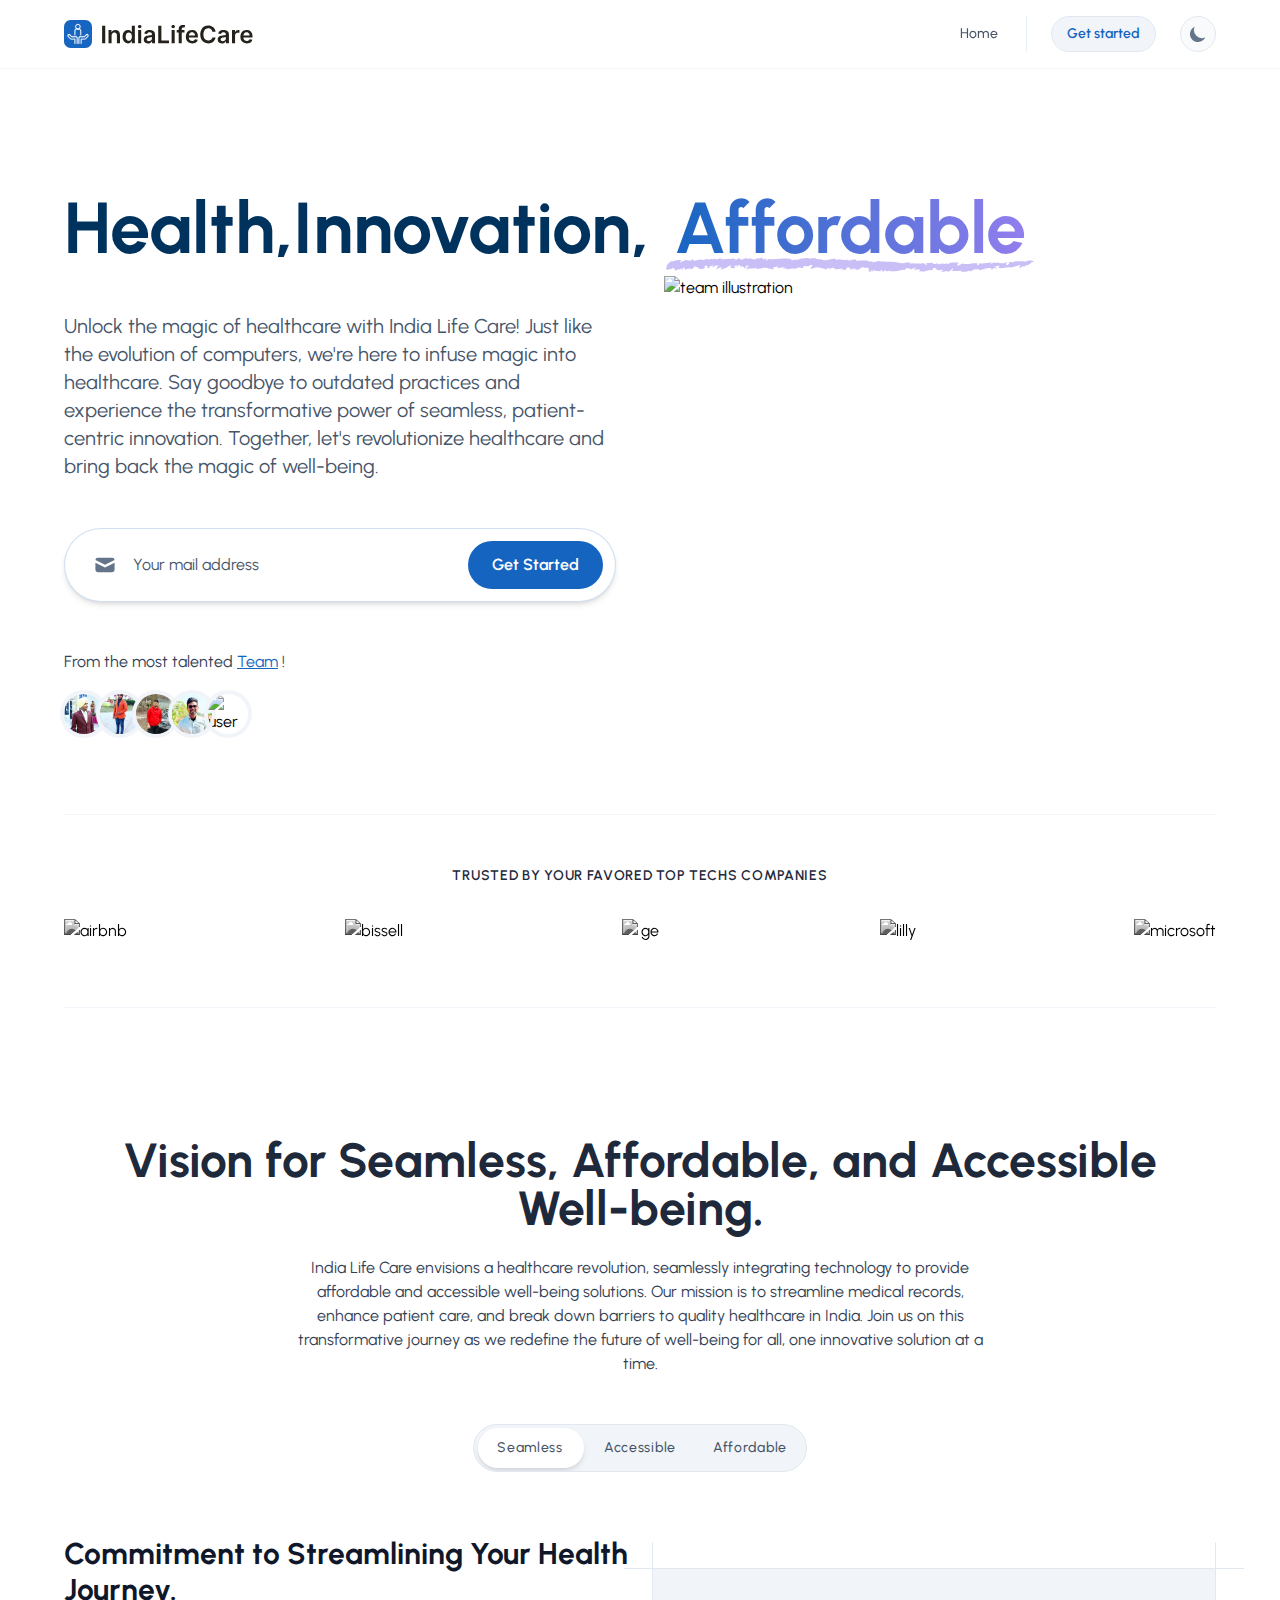
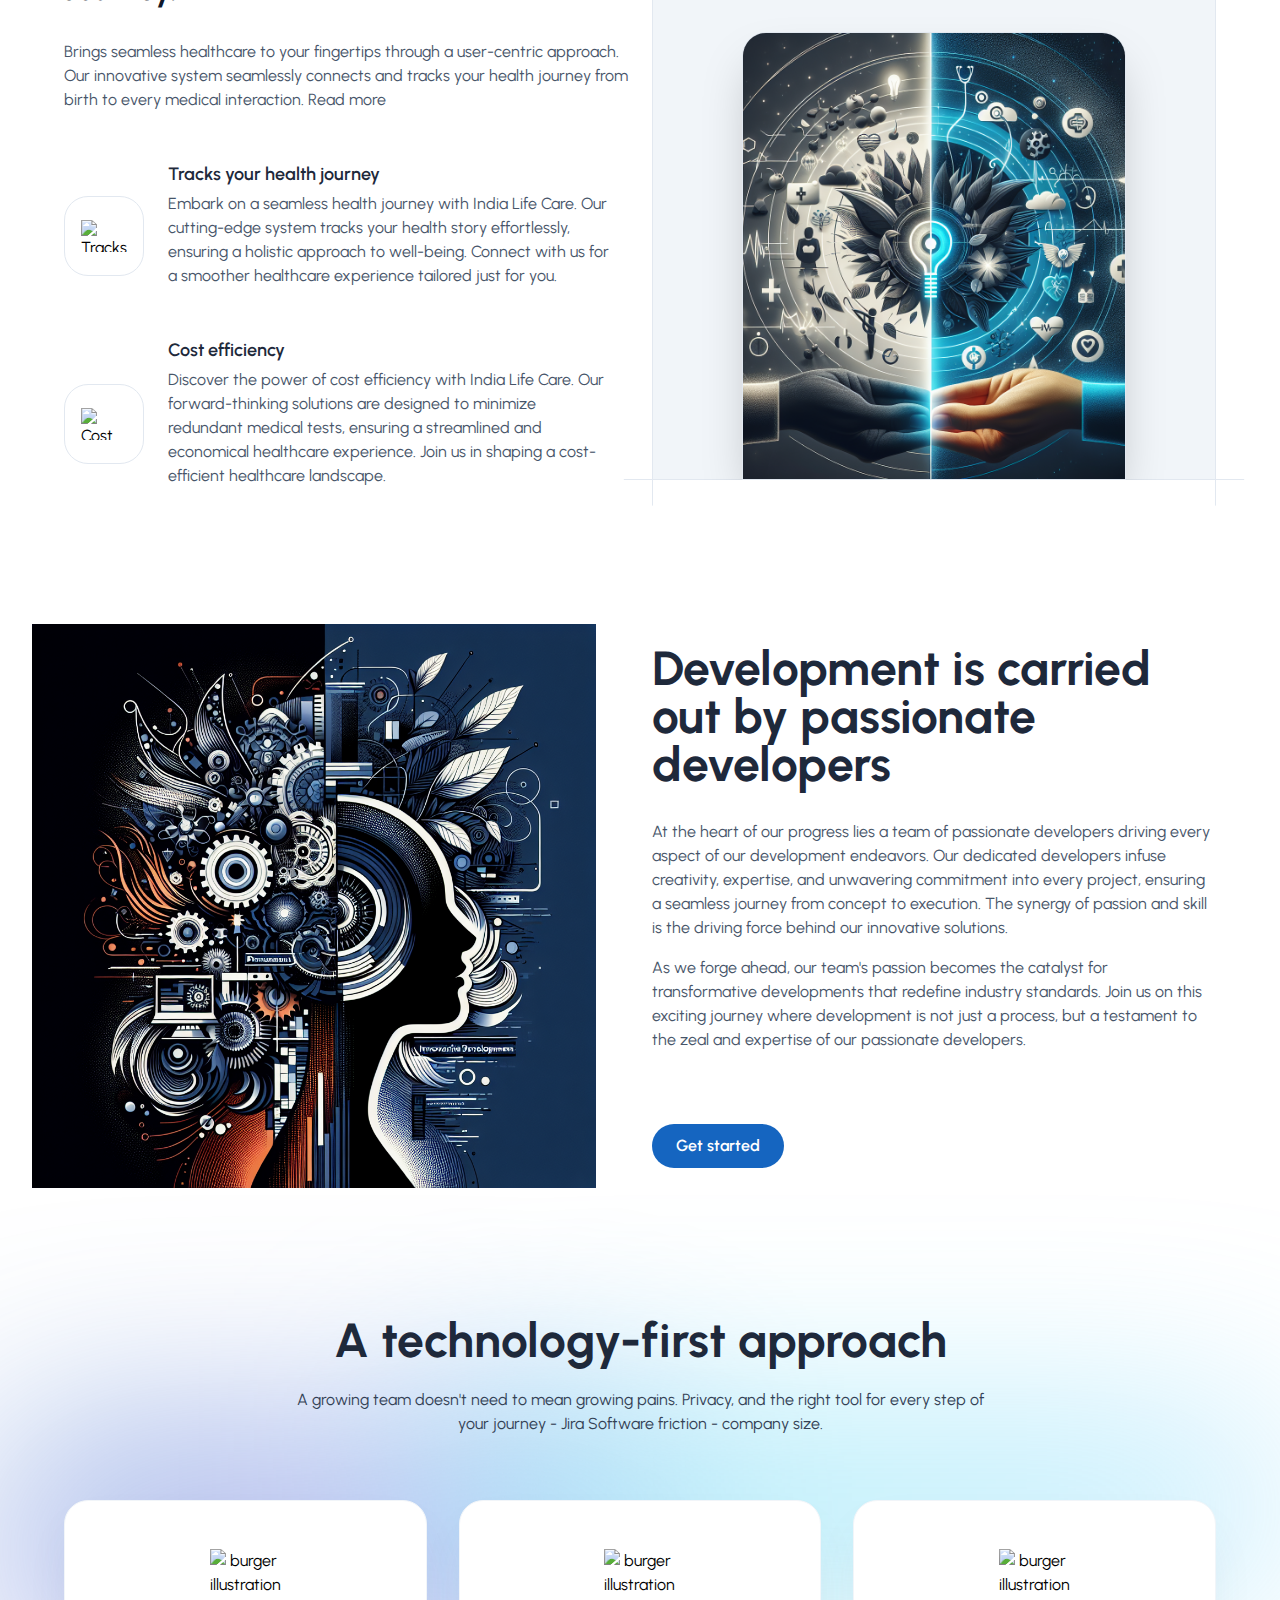
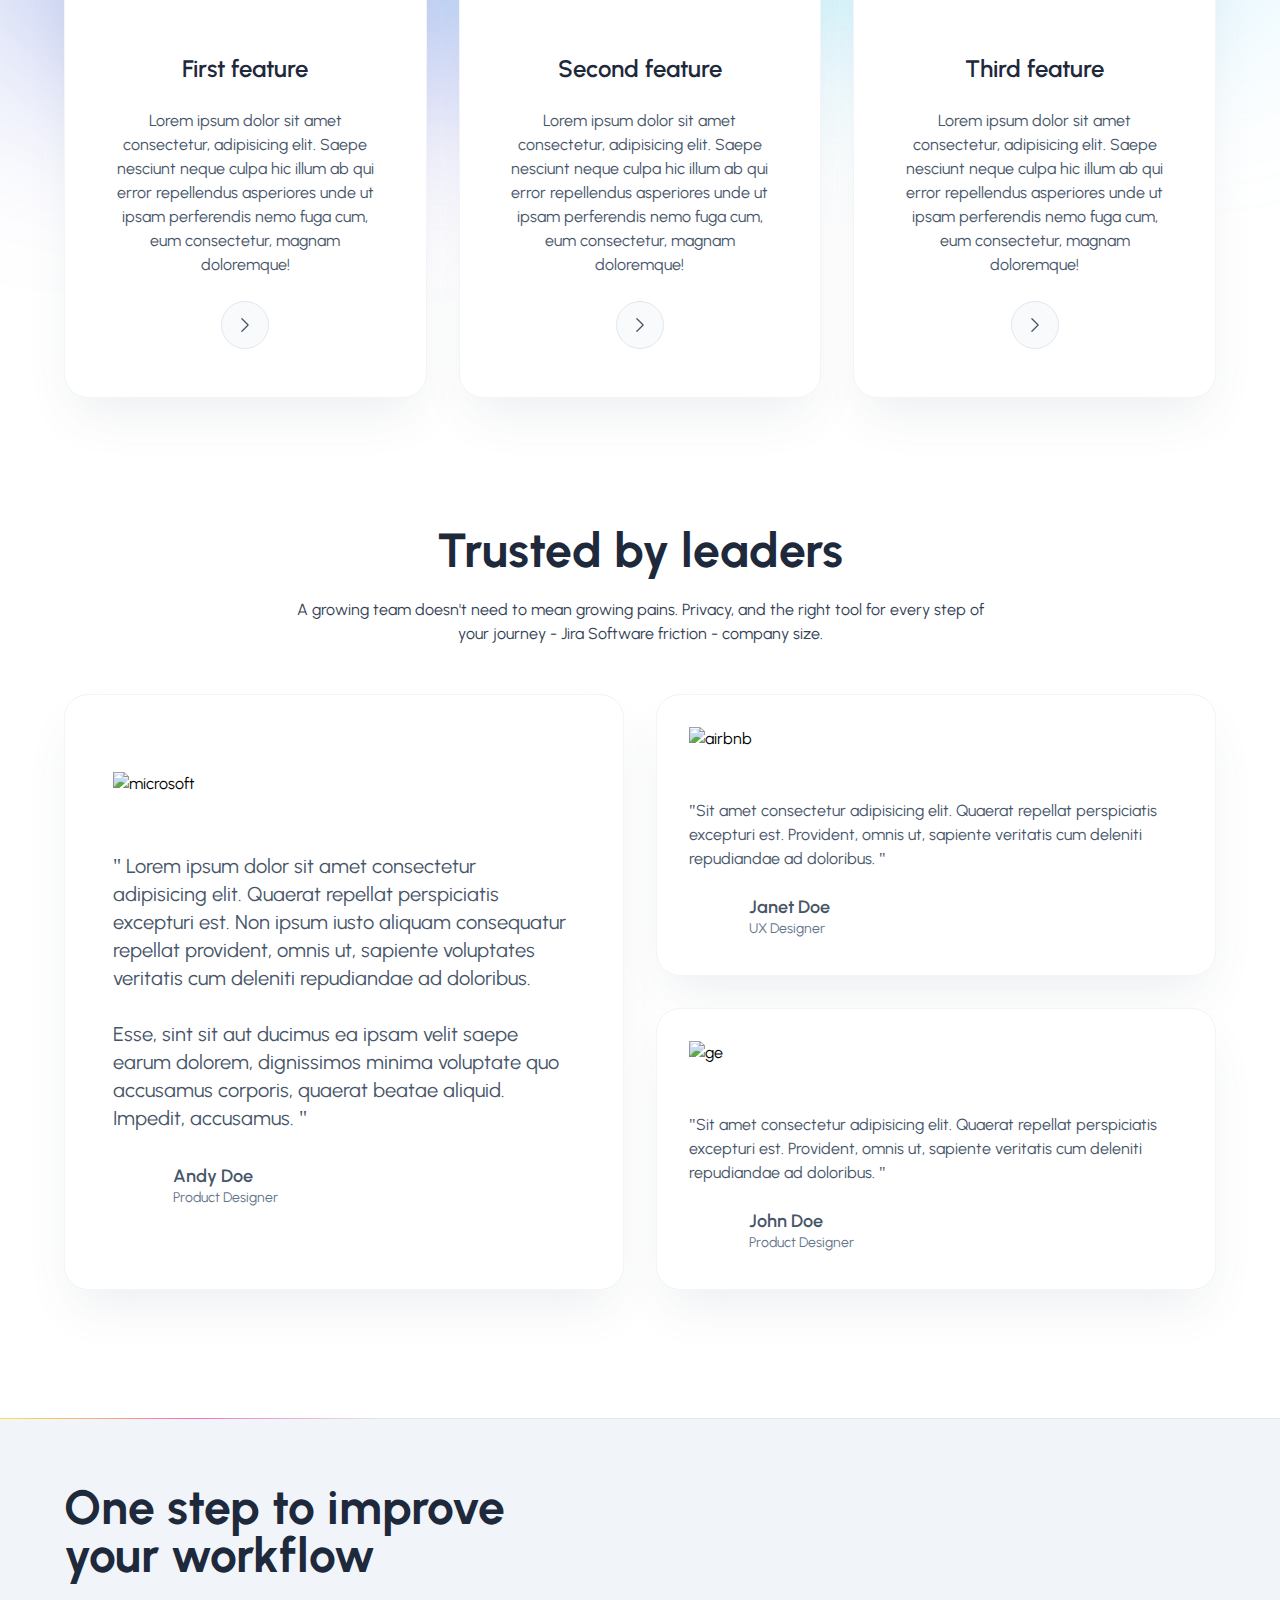
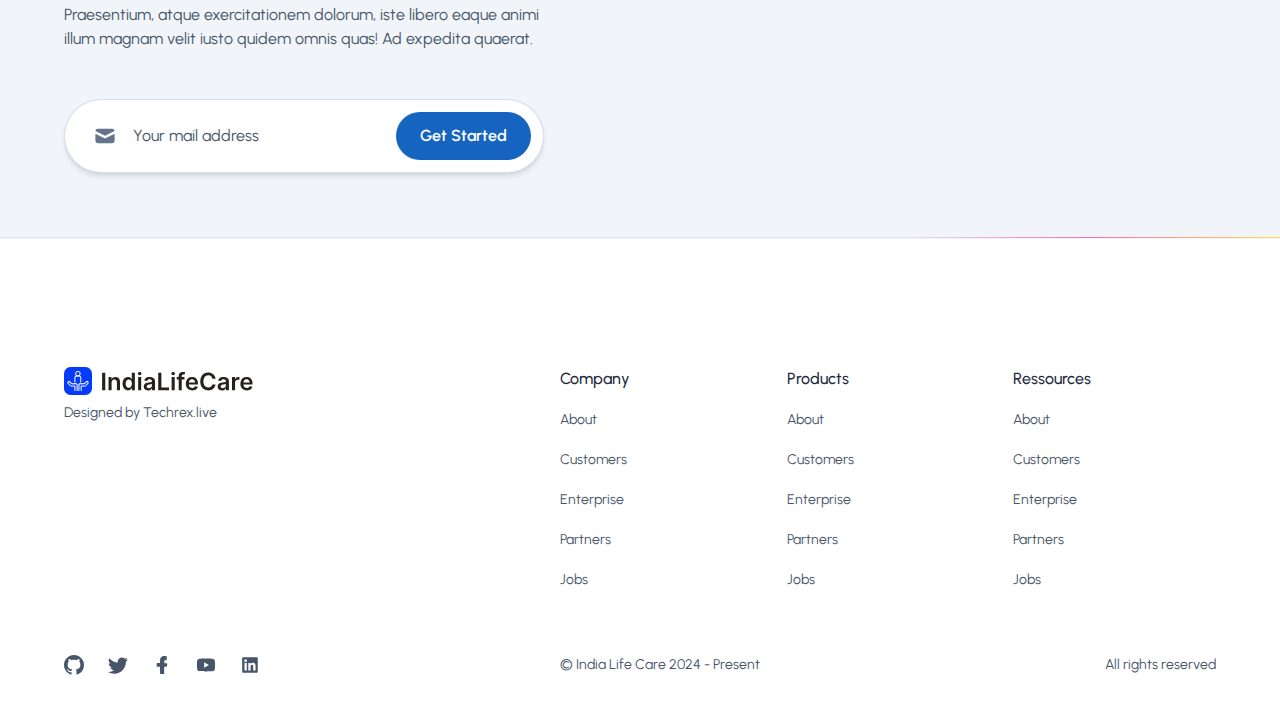
==== commit 8b6cd105: "-- add document type" ====
--- a/index.html
+++ b/index.html
@@ -1,3 +1,4 @@
+<!DOCTYPE html>
 <html lang="en" class="">
 
 <head>
@@ -852,6 +853,7 @@
                             </div>
 
                             <div class="flex gap-6">
+
                                 <a href="#" target="blank" aria-label="github"
                                     class="hover:text-primary dark:hover:text-primaryLight">
                                     <span class="sr-only">Github</span>
@@ -874,13 +876,29 @@
                                 </a>
                                 <a href="#" target="blank" aria-label="medium"
                                     class="hover:text-primary dark:hover:text-primaryLight">
-                                    <span class="sr-only">Medium</span>
-
-                                    <svg xmlns="http://www.w3.org/2000/svg" width="20" height="20" fill="currentColor"
-                                        class="bi bi-medium" viewBox="0 0 16 16">
-                                        <path
-                                            d="M9.025 8c0 2.485-2.02 4.5-4.513 4.5A4.506 4.506 0 0 1 0 8c0-2.486 2.02-4.5 4.512-4.5A4.506 4.506 0 0 1 9.025 8zm4.95 0c0 2.34-1.01 4.236-2.256 4.236-1.246 0-2.256-1.897-2.256-4.236 0-2.34 1.01-4.236 2.256-4.236 1.246 0 2.256 1.897 2.256 4.236zM16 8c0 2.096-.355 3.795-.794 3.795-.438 0-.793-1.7-.793-3.795 0-2.096.355-3.795.794-3.795.438 0 .793 1.699.793 3.795z">
-                                        </path>
+                                    <span class="sr-only">Facebook</span>
+
+                                    <svg fill="currentColor" width="20" height="20" viewBox="0 0 17 16" fill="none" xmlns="http://www.w3.org/2000/svg">
+                                        <path d="M12.3492 6.45H10.9492H10.4492V5.95V4.4V3.9H10.9492H11.9992C12.2742 3.9 12.4992 3.7 12.4992 3.4V0.75C12.4992 0.475 12.2992 0.25 11.9992 0.25H10.1742C8.19922 0.25 6.82422 1.65 6.82422 3.725V5.9V6.4H6.32422H4.62422C4.27422 6.4 3.94922 6.675 3.94922 7.075V8.875C3.94922 9.225 4.22422 9.55 4.62422 9.55H6.27422H6.77422V10.05V15.075C6.77422 15.425 7.04922 15.75 7.44922 15.75H9.79922C9.94922 15.75 10.0742 15.675 10.1742 15.575C10.2742 15.475 10.3492 15.3 10.3492 15.15V10.075V9.575H10.8742H11.9992C12.3242 9.575 12.5742 9.375 12.6242 9.075V9.05V9.025L12.9742 7.3C12.9992 7.125 12.9742 6.925 12.8242 6.725C12.7742 6.6 12.5492 6.475 12.3492 6.45Z" fill=""></path>
+                                    </svg>
+                                </a>
+                                <a href="https://www.youtube.com/watch?v=gzewrBBe-Cs" target="blank" aria-label="medium" class="hover:text-primary dark:hover:text-primaryLight">
+                                    <span class="sr-only">YouTube</span>
+                                    <svg fill="currentColor" width="20" height="20" viewBox="0 0 17 16" fill="none" xmlns="http://www.w3.org/2000/svg">
+                                        <g clip-path="url(#clip0_1878_14091)">
+                                            <path d="M15.925 4.27495C15.75 3.59995 15.225 3.07495 14.55 2.89995C13.35 2.57495 8.5 2.57495 8.5 2.57495C8.5 2.57495 3.65 2.57495 2.45 2.89995C1.775 3.07495 1.25 3.59995 1.075 4.27495C0.75 5.49995 0.75 7.99995 0.75 7.99995C0.75 7.99995 0.75 10.525 1.075 11.7249C1.25 12.4 1.775 12.925 2.45 13.0999C3.65 13.425 8.5 13.4249 8.5 13.4249C8.5 13.4249 13.35 13.425 14.55 13.0999C15.225 12.925 15.75 12.4 15.925 11.7249C16.25 10.525 16.25 7.99995 16.25 7.99995C16.25 7.99995 16.25 5.49995 15.925 4.27495ZM6.95 10.325V5.67495L10.975 7.99995L6.95 10.325Z" fill=""></path>
+                                        </g>
+                                        <defs>
+                                            <clipPath id="clip0_1878_14091">
+                                                <rect width="16" height="16" fill="white" transform="translate(0.5)"></rect>
+                                            </clipPath>
+                                        </defs>
+                                    </svg>
+                                </a>
+                                <a href="#" target="blank" aria-label="medium" class="hover:text-primary dark:hover:text-primaryLight">
+                                    <span class="sr-only">LinkedIn</span>
+                                    <svg fill="currentColor" width="20" height="20" viewBox="0 0 17 16" fill="none" xmlns="http://www.w3.org/2000/svg">
+                                        <path d="M14.1761 1.33337H2.79977C2.26214 1.33337 1.83203 1.76348 1.83203 2.30112V13.699C1.83203 14.2151 2.26214 14.6667 2.79977 14.6667H14.1331C14.6707 14.6667 15.1009 14.2366 15.1009 13.699V2.27961C15.1439 1.76348 14.7138 1.33337 14.1761 1.33337ZM5.76752 12.6667H3.81053V6.32262H5.76752V12.6667ZM4.77828 5.4409C4.13312 5.4409 3.63848 4.92477 3.63848 4.30112C3.63848 3.67746 4.15462 3.16133 4.77828 3.16133C5.40193 3.16133 5.91806 3.67746 5.91806 4.30112C5.91806 4.92477 5.44494 5.4409 4.77828 5.4409ZM13.1869 12.6667H11.2299V9.59144C11.2299 8.86026 11.2084 7.89251 10.1976 7.89251C9.16537 7.89251 9.01483 8.70972 9.01483 9.52692V12.6667H7.05785V6.32262H8.97183V7.20434H8.99333C9.2729 6.68821 9.89656 6.17208 10.8643 6.17208C12.8643 6.17208 13.2299 7.46241 13.2299 9.22585V12.6667H13.1869Z" fill=""></path>
                                     </svg>
                                 </a>
                             </div>
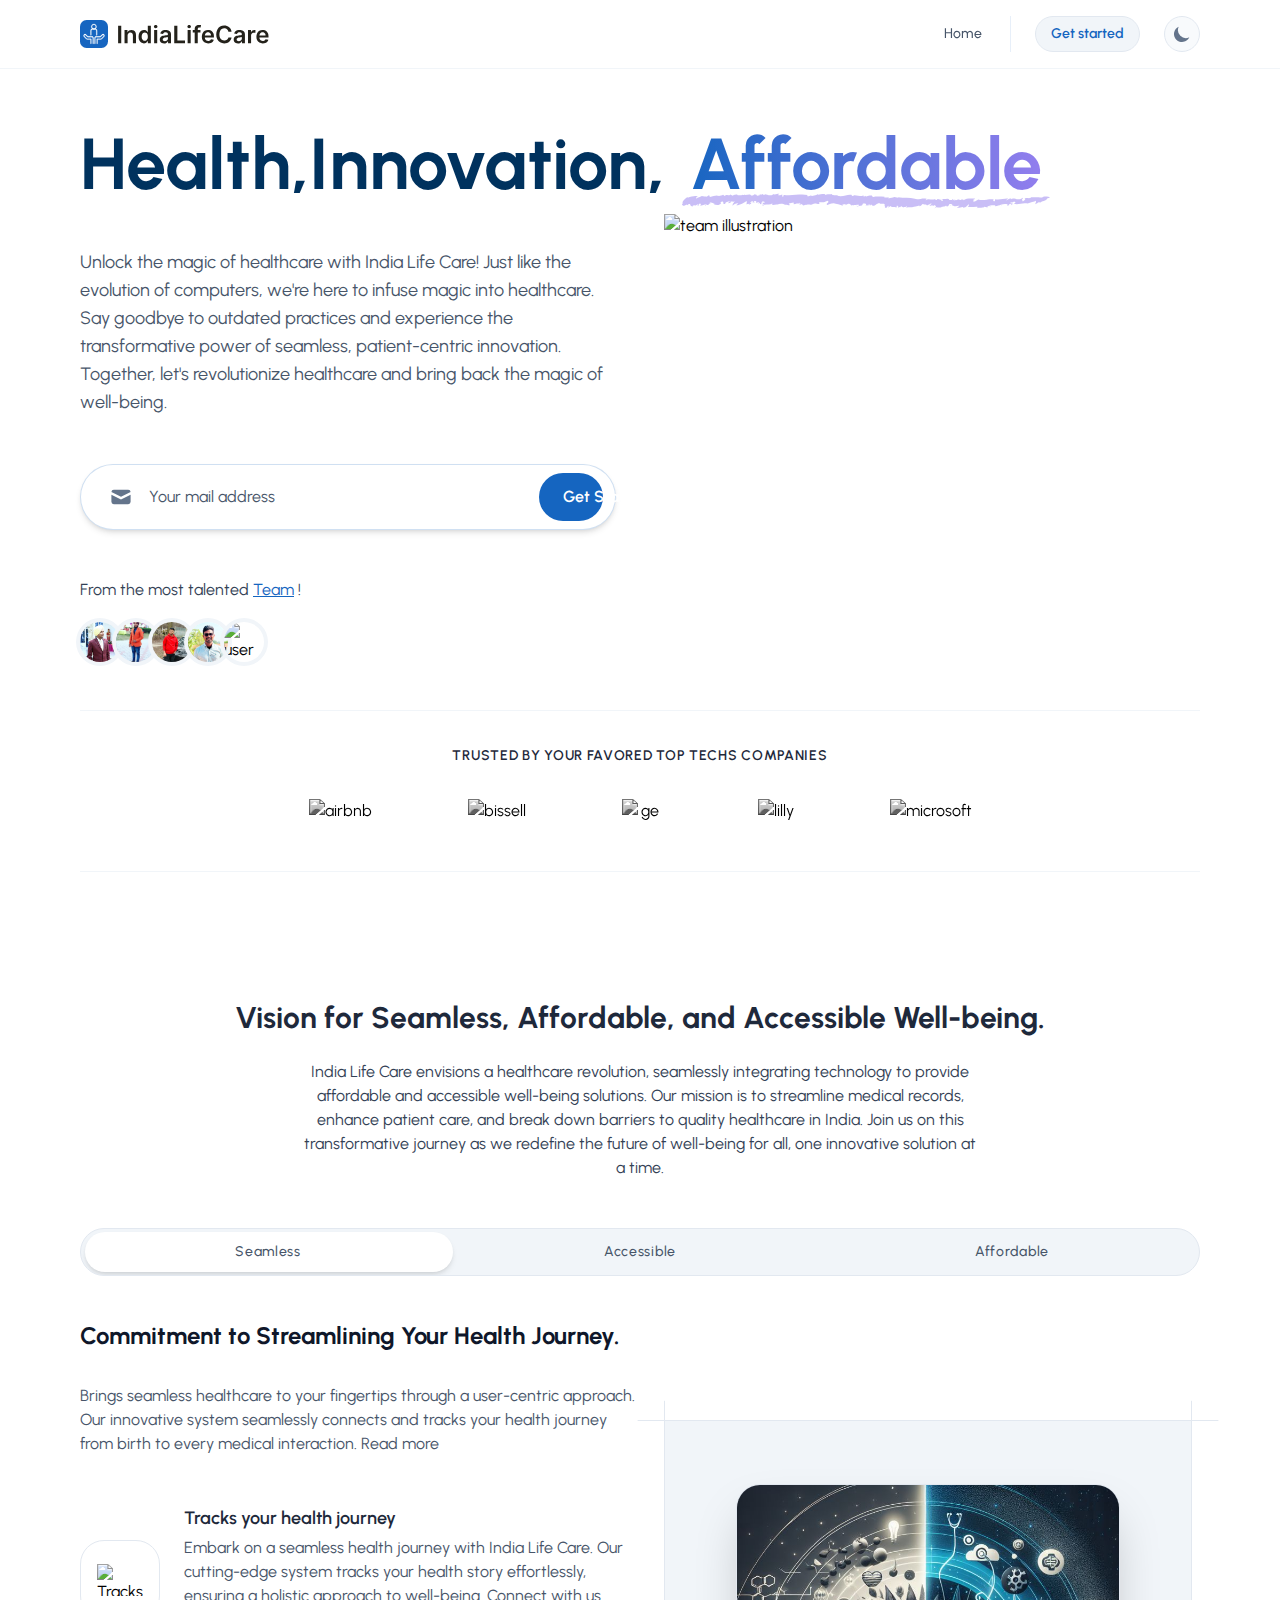
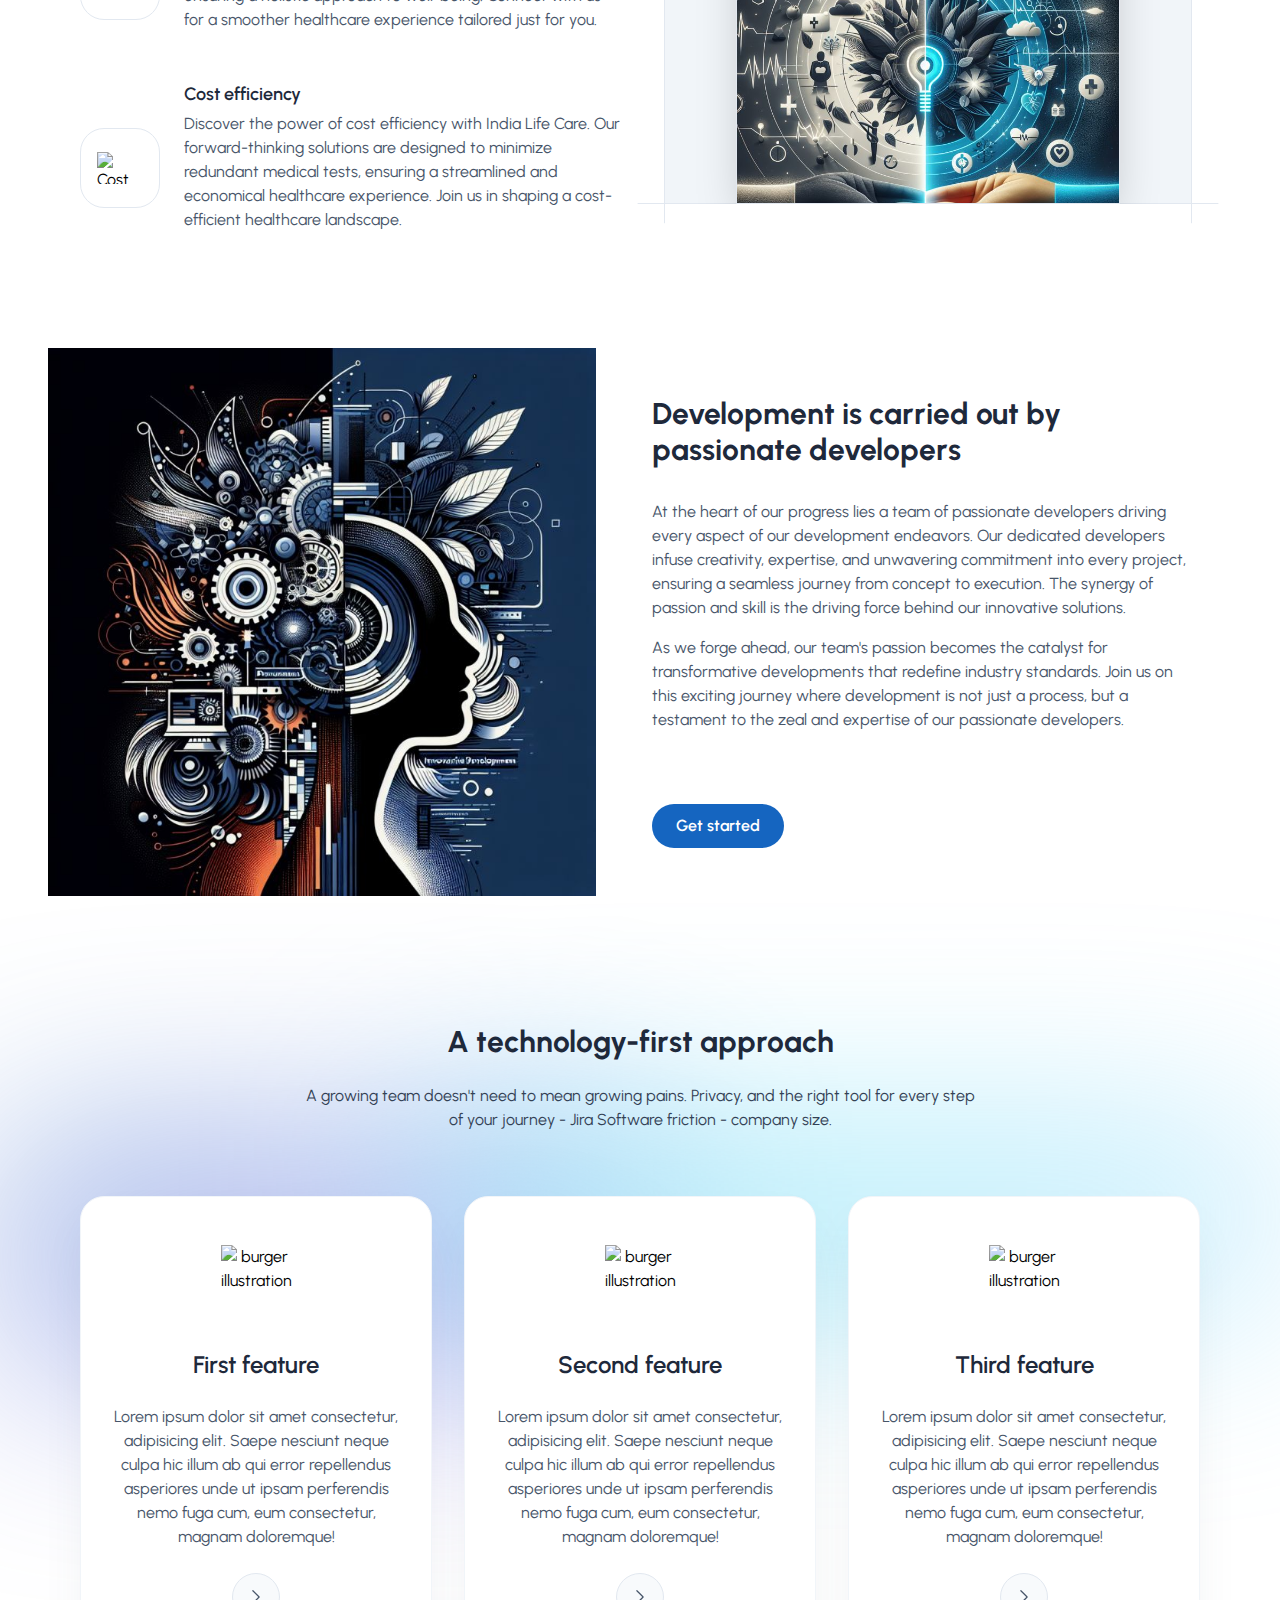
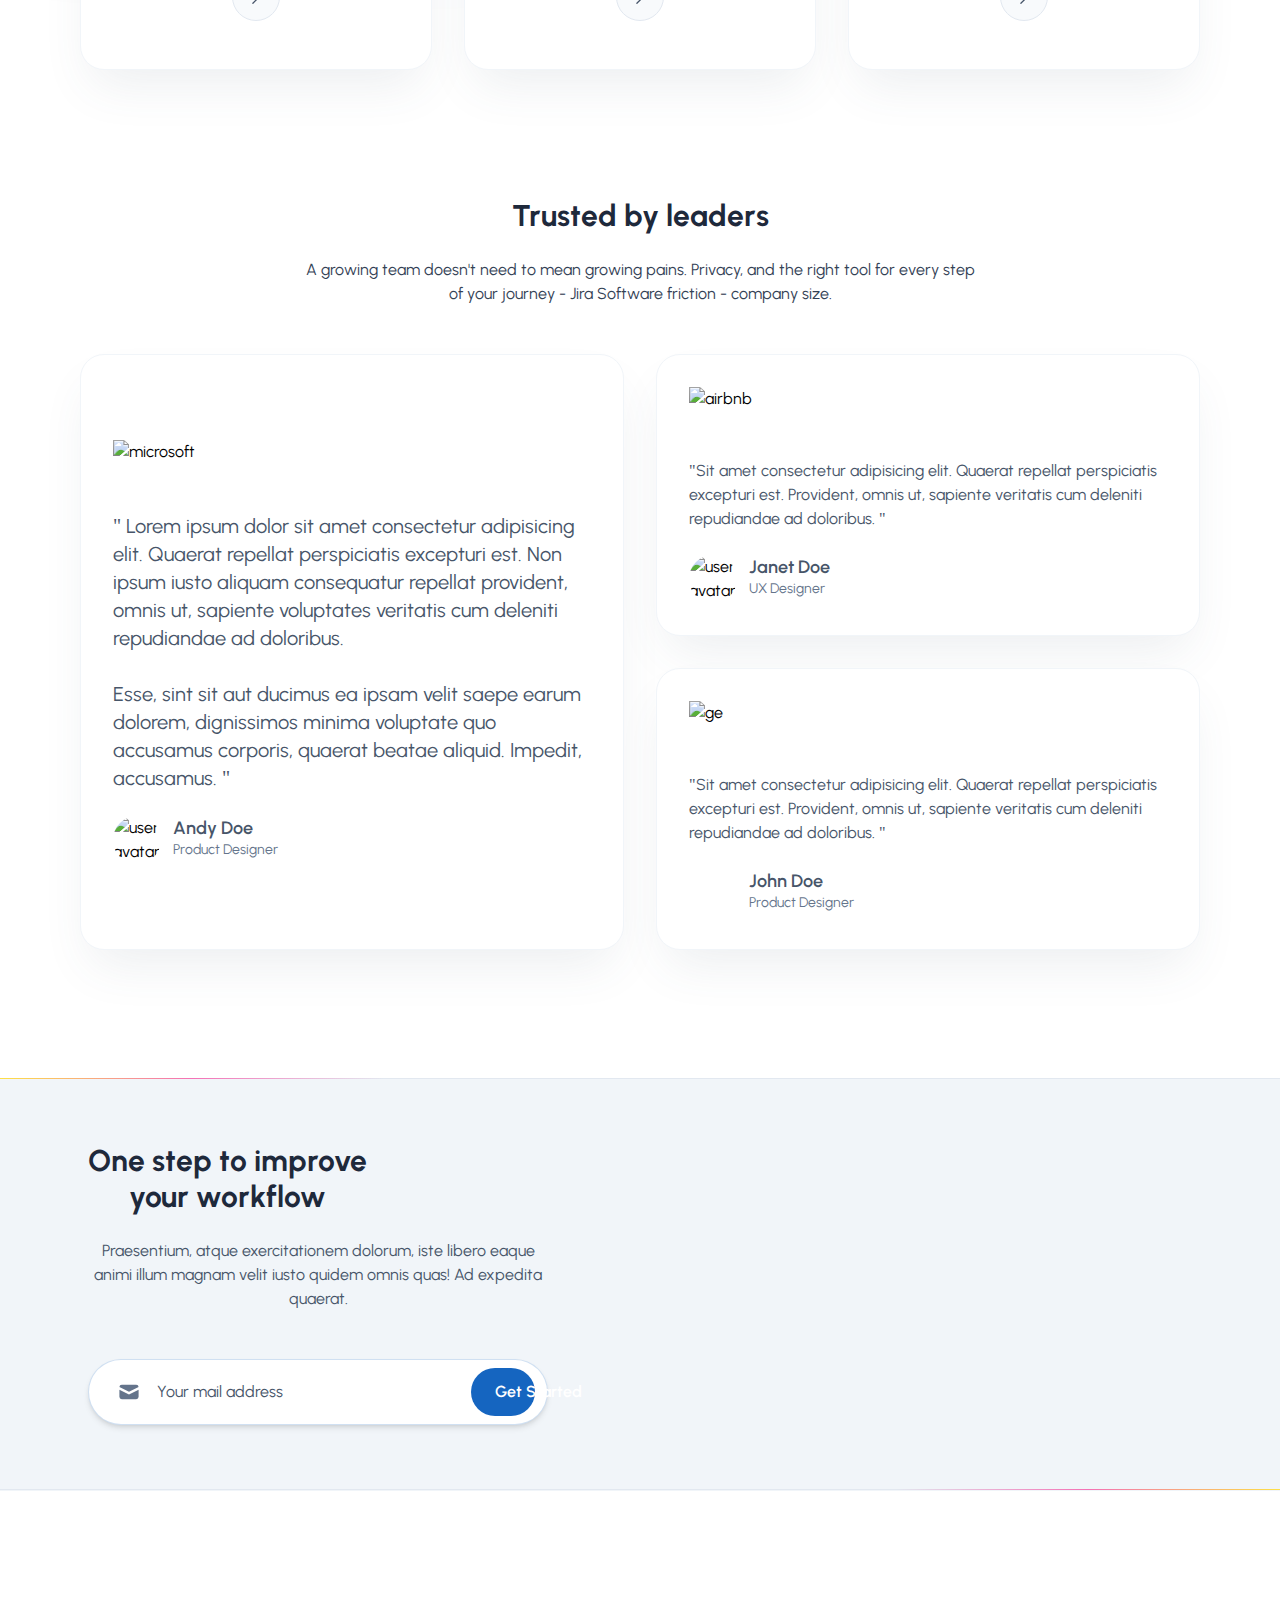
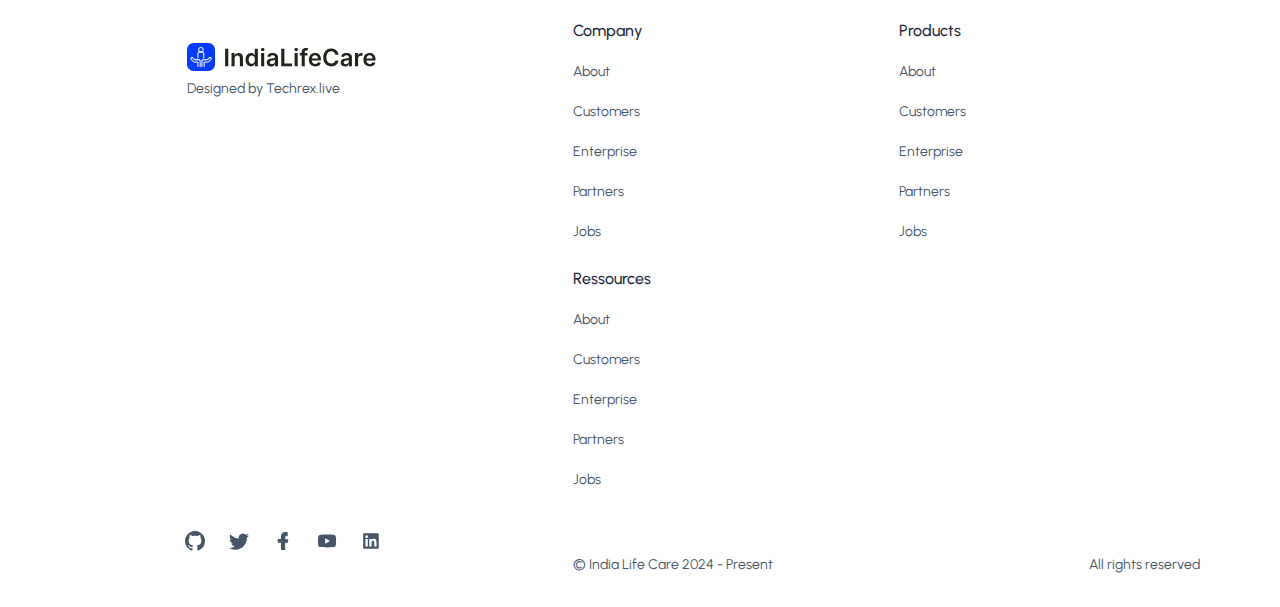
==== commit 79074ba7: "--improve optimization" ====
--- a/index.html
+++ b/index.html
@@ -13,7 +13,7 @@
     <link rel="stylesheet" href="./assets/style/custom.css">
     <meta name="description"
         content="Welcome to India Life Care | Discover a revolutionary approach to healthcare with India Life Care – your dedicated partner on the journey to optimal well-being. At India Life Care, we believe that everyone deserves accessible and affordable health services, anytime, anywhere">
-    <!-- Google tag (gtag.js) -->
+        <!-- Google tag (gtag.js) -->
     <script async src="https://www.googletagmanager.com/gtag/js?id=G-RDHTGNQY53"></script>
     <script>
         window.dataLayer = window.dataLayer || [];
@@ -538,21 +538,21 @@
                             <div class="relative h-96 overflow-clip py-10 sm:h-[32rem] lg:p-20">
                                 <div data-target="panel-0"
                                     class="panel-preview absolute inset-0 z-10 flex translate-y-0 scale-100 items-end overflow-hidden px-6 opacity-100 transition duration-500 sm:px-10">
-                                    <img src="assets/images/1709186793917_AI.png"
+                                    <img src="assets/images/1709186793917_AI.jpg"
                                         class="mx-auto h-80 w-96 rounded-t-3xl border object-cover object-top shadow-2xl dark:border-transparent sm:h-[28rem]"
                                         alt="Commitment to Streamlining Your Health Journey" loading="lazy" width="850"
                                         height="1780">
                                 </div>
                                 <div data-target="panel-1"
                                     class="panel-preview absolute inset-0 z-0 flex translate-y-[100%] scale-100 items-end overflow-hidden px-6 opacity-50 transition duration-500 sm:px-10">
-                                    <img src="assets/images/1709231644079_AI.png"
+                                    <img src="assets/images/1709231644079_AI.jpg"
                                         class="mx-auto h-80 w-96 rounded-t-3xl border object-cover object-top shadow-2xl dark:border-transparent sm:h-[28rem]"
                                         alt="Unlocking Accessibility: Pioneering Healthcare Inclusion with Seamless Innovations"
                                         loading="lazy" width="850" height="1780">
                                 </div>
                                 <div data-target="panel-2"
                                     class="panel-preview absolute inset-0 z-0 flex translate-y-[100%] scale-100 items-end overflow-hidden px-6 opacity-50 transition duration-500 sm:px-10">
-                                    <img src="assets/images/1709234032985_AI.png"
+                                    <img src="assets/images/1709234032985_AI.jpg"
                                         class="mx-auto h-80 w-96 rounded-t-3xl border object-cover object-top shadow-2xl dark:border-transparent sm:h-[28rem]"
                                         alt="Unlocking Health Happiness: Dive into Affordable Wellness with Cutting-edge Innovations"
                                         loading="lazy" width="850" height="1780">
@@ -569,7 +569,7 @@
         <div class="mx-auto px-4 sm:px-12 xl:max-w-6xl xl:px-0">
             <div class="space-y-6 md:flex lg:items-center lg:gap-6 lg:space-y-0">
                 <div class="md:5/12 lg:w-6/12">
-                    <img class="md:-ml-8" src="assets/images/1709237150381_AI.png"
+                    <img class="md:-ml-8" src="assets/images/1709237150381_AI.jpg"
                         alt="tailus stats and login components" loading="lazy" width="1779" height="1592">
                 </div>
                 <div class="md:7/12 lg:w-6/12">
@@ -834,7 +834,7 @@
                         <div
                             class="flex h-full items-center justify-between gap-6 border-b border-white py-6 dark:border-gray-800 md:flex-col md:items-start md:justify-between md:space-y-6 md:border-none md:py-0">
                             <div>
-                                <a aria-label="ampire logo" class="flex items-center" href="/">
+                                <a aria-label="India Life Care logo" class="flex items-center" href="/">
                                     <svg class="h-7 w-auto" viewBox="0 0 1026 150" fill="none"
                                         xmlns="http://www.w3.org/2000/svg">
                                         <rect width="150" height="150" rx="35" fill="#043AF9" />
--- a/assets/style/index.css
+++ b/assets/style/index.css
@@ -1,3938 +1 @@
-*,
-:before,
-:after {
-  box-sizing: border-box;
-  border-width: 0;
-  border-style: solid;
-  border-color: #e2e8f0;
-}
-:before,
-:after {
-  --tw-content: "";
-}
-html {
-  line-height: 1.5;
-  -webkit-text-size-adjust: 100%;
-  -moz-tab-size: 4;
-  -o-tab-size: 4;
-  tab-size: 4;
-  font-family: ui-sans-serif, system-ui, -apple-system, BlinkMacSystemFont,
-    Segoe UI, Roboto, Helvetica Neue, Arial, Noto Sans, sans-serif,
-    "Apple Color Emoji", "Segoe UI Emoji", Segoe UI Symbol, "Noto Color Emoji";
-  font-feature-settings: normal;
-}
-body {
-  margin: 0;
-  line-height: inherit;
-}
-hr {
-  height: 0;
-  color: inherit;
-  border-top-width: 1px;
-}
-abbr:where([title]) {
-  -webkit-text-decoration: underline dotted;
-  text-decoration: underline dotted;
-}
-h1,
-h2,
-h3,
-h4,
-h5,
-h6 {
-  font-size: inherit;
-  font-weight: inherit;
-}
-a {
-  color: inherit;
-  text-decoration: inherit;
-}
-b,
-strong {
-  font-weight: bolder;
-}
-code,
-kbd,
-samp,
-pre {
-  font-family: ui-monospace, SFMono-Regular, Menlo, Monaco, Consolas,
-    Liberation Mono, Courier New, monospace;
-  font-size: 1em;
-}
-small {
-  font-size: 80%;
-}
-sub,
-sup {
-  font-size: 75%;
-  line-height: 0;
-  position: relative;
-  vertical-align: baseline;
-}
-sub {
-  bottom: -0.25em;
-}
-sup {
-  top: -0.5em;
-}
-table {
-  text-indent: 0;
-  border-color: inherit;
-  border-collapse: collapse;
-}
-button,
-input,
-optgroup,
-select,
-textarea {
-  font-family: inherit;
-  font-size: 100%;
-  font-weight: inherit;
-  line-height: inherit;
-  color: inherit;
-  margin: 0;
-  padding: 0;
-}
-button,
-select {
-  text-transform: none;
-}
-button,
-[type="button"],
-[type="reset"],
-[type="submit"] {
-  -webkit-appearance: button;
-  background-color: transparent;
-  background-image: none;
-}
-:-moz-focusring {
-  outline: auto;
-}
-:-moz-ui-invalid {
-  box-shadow: none;
-}
-progress {
-  vertical-align: baseline;
-}
-::-webkit-inner-spin-button,
-::-webkit-outer-spin-button {
-  height: auto;
-}
-[type="search"] {
-  -webkit-appearance: textfield;
-  outline-offset: -2px;
-}
-::-webkit-search-decoration {
-  -webkit-appearance: none;
-}
-::-webkit-file-upload-button {
-  -webkit-appearance: button;
-  font: inherit;
-}
-summary {
-  display: list-item;
-}
-blockquote,
-dl,
-dd,
-h1,
-h2,
-h3,
-h4,
-h5,
-h6,
-hr,
-figure,
-p,
-pre {
-  margin: 0;
-}
-fieldset {
-  margin: 0;
-  padding: 0;
-}
-legend {
-  padding: 0;
-}
-ol,
-ul,
-menu {
-  list-style: none;
-  margin: 0;
-  padding: 0;
-}
-textarea {
-  resize: vertical;
-}
-input::-moz-placeholder,
-textarea::-moz-placeholder {
-  opacity: 1;
-  color: #94a3b8;
-}
-input::placeholder,
-textarea::placeholder {
-  opacity: 1;
-  color: #94a3b8;
-}
-button,
-[role="button"] {
-  cursor: pointer;
-}
-:disabled {
-  cursor: default;
-}
-img,
-svg,
-video,
-canvas,
-audio,
-iframe,
-embed,
-object {
-  display: block;
-  vertical-align: middle;
-}
-img,
-video {
-  max-width: 100%;
-  height: auto;
-}
-[hidden] {
-  display: none;
-}
-*,
-:before,
-:after {
-  --tw-border-spacing-x: 0;
-  --tw-border-spacing-y: 0;
-  --tw-translate-x: 0;
-  --tw-translate-y: 0;
-  --tw-rotate: 0;
-  --tw-skew-x: 0;
-  --tw-skew-y: 0;
-  --tw-scale-x: 1;
-  --tw-scale-y: 1;
-  --tw-pan-x: ;
-  --tw-pan-y: ;
-  --tw-pinch-zoom: ;
-  --tw-scroll-snap-strictness: proximity;
-  --tw-ordinal: ;
-  --tw-slashed-zero: ;
-  --tw-numeric-figure: ;
-  --tw-numeric-spacing: ;
-  --tw-numeric-fraction: ;
-  --tw-ring-inset: ;
-  --tw-ring-offset-width: 0px;
-  --tw-ring-offset-color: #fff;
-  --tw-ring-color: rgb(41 148 239 / 0.5);
-  --tw-ring-offset-shadow: 0 0 #0000;
-  --tw-ring-shadow: 0 0 #0000;
-  --tw-shadow: 0 0 #0000;
-  --tw-shadow-colored: 0 0 #0000;
-  --tw-blur: ;
-  --tw-brightness: ;
-  --tw-contrast: ;
-  --tw-grayscale: ;
-  --tw-hue-rotate: ;
-  --tw-invert: ;
-  --tw-saturate: ;
-  --tw-sepia: ;
-  --tw-drop-shadow: ;
-  --tw-backdrop-blur: ;
-  --tw-backdrop-brightness: ;
-  --tw-backdrop-contrast: ;
-  --tw-backdrop-grayscale: ;
-  --tw-backdrop-hue-rotate: ;
-  --tw-backdrop-invert: ;
-  --tw-backdrop-opacity: ;
-  --tw-backdrop-saturate: ;
-  --tw-backdrop-sepia: ;
-}
-::backdrop {
-  --tw-border-spacing-x: 0;
-  --tw-border-spacing-y: 0;
-  --tw-translate-x: 0;
-  --tw-translate-y: 0;
-  --tw-rotate: 0;
-  --tw-skew-x: 0;
-  --tw-skew-y: 0;
-  --tw-scale-x: 1;
-  --tw-scale-y: 1;
-  --tw-pan-x: ;
-  --tw-pan-y: ;
-  --tw-pinch-zoom: ;
-  --tw-scroll-snap-strictness: proximity;
-  --tw-ordinal: ;
-  --tw-slashed-zero: ;
-  --tw-numeric-figure: ;
-  --tw-numeric-spacing: ;
-  --tw-numeric-fraction: ;
-  --tw-ring-inset: ;
-  --tw-ring-offset-width: 0px;
-  --tw-ring-offset-color: #fff;
-  --tw-ring-color: rgb(41 148 239 / 0.5);
-  --tw-ring-offset-shadow: 0 0 #0000;
-  --tw-ring-shadow: 0 0 #0000;
-  --tw-shadow: 0 0 #0000;
-  --tw-shadow-colored: 0 0 #0000;
-  --tw-blur: ;
-  --tw-brightness: ;
-  --tw-contrast: ;
-  --tw-grayscale: ;
-  --tw-hue-rotate: ;
-  --tw-invert: ;
-  --tw-saturate: ;
-  --tw-sepia: ;
-  --tw-drop-shadow: ;
-  --tw-backdrop-blur: ;
-  --tw-backdrop-brightness: ;
-  --tw-backdrop-contrast: ;
-  --tw-backdrop-grayscale: ;
-  --tw-backdrop-hue-rotate: ;
-  --tw-backdrop-invert: ;
-  --tw-backdrop-opacity: ;
-  --tw-backdrop-saturate: ;
-  --tw-backdrop-sepia: ;
-}
-.container {
-  width: 100%;
-}
-@media (min-width: 640px) {
-  .container {
-    max-width: 640px;
-  }
-}
-@media (min-width: 768px) {
-  .container {
-    max-width: 768px;
-  }
-}
-@media (min-width: 1024px) {
-  .container {
-    max-width: 1024px;
-  }
-}
-@media (min-width: 1280px) {
-  .container {
-    max-width: 1280px;
-  }
-}
-@media (min-width: 1536px) {
-  .container {
-    max-width: 1536px;
-  }
-}
-.navbar-active #hamburger div:first-child {
-  --tw-translate-y: 0.375rem;
-  --tw-rotate: 45deg;
-  transform: translate(var(--tw-translate-x), var(--tw-translate-y))
-    rotate(var(--tw-rotate)) skew(var(--tw-skew-x)) skewY(var(--tw-skew-y))
-    scaleX(var(--tw-scale-x)) scaleY(var(--tw-scale-y));
-}
-.navbar-active #hamburger div:last-child {
-  --tw-translate-y: -0.25rem;
-  --tw-rotate: -45deg;
-  transform: translate(var(--tw-translate-x), var(--tw-translate-y))
-    rotate(var(--tw-rotate)) skew(var(--tw-skew-x)) skewY(var(--tw-skew-y))
-    scaleX(var(--tw-scale-x)) scaleY(var(--tw-scale-y));
-}
-.navbar-active #layer {
-  transform-origin: top;
-  --tw-scale-y: 1;
-  transform: translate(var(--tw-translate-x), var(--tw-translate-y))
-    rotate(var(--tw-rotate)) skew(var(--tw-skew-x)) skewY(var(--tw-skew-y))
-    scaleX(var(--tw-scale-x)) scaleY(var(--tw-scale-y));
-}
-.navbar-active #navlinks {
-  visibility: visible;
-  display: block;
-  --tw-scale-x: 1;
-  --tw-scale-y: 1;
-  transform: translate(var(--tw-translate-x), var(--tw-translate-y))
-    rotate(var(--tw-rotate)) skew(var(--tw-skew-x)) skewY(var(--tw-skew-y))
-    scaleX(var(--tw-scale-x)) scaleY(var(--tw-scale-y));
-  opacity: 1;
-}
-@media (min-width: 1024px) {
-  .navbar-active #navlinks {
-    display: flex;
-    --tw-translate-y: 0px;
-    transform: translate(var(--tw-translate-x), var(--tw-translate-y))
-      rotate(var(--tw-rotate)) skew(var(--tw-skew-x)) skewY(var(--tw-skew-y))
-      scaleX(var(--tw-scale-x)) scaleY(var(--tw-scale-y));
-  }
-}
-.sr-only {
-  position: absolute;
-  width: 1px;
-  height: 1px;
-  padding: 0;
-  margin: -1px;
-  overflow: hidden;
-  clip: rect(0, 0, 0, 0);
-  white-space: nowrap;
-  border-width: 0;
-}
-.visible {
-  visibility: visible;
-}
-.invisible {
-  visibility: hidden;
-}
-.fixed {
-  position: fixed;
-}
-.absolute {
-  position: absolute;
-}
-.relative {
-  position: relative;
-}
-.sticky {
-  position: sticky;
-}
-.inset-0 {
-  top: 0px;
-  right: 0px;
-  bottom: 0px;
-  left: 0px;
-}
-.inset-x-0 {
-  left: 0px;
-  right: 0px;
-}
-.top-full {
-  top: 100%;
-}
-.left-0 {
-  left: 0px;
-}
-.top-3 {
-  top: 0.75rem;
-}
-.right-14 {
-  right: 3.5rem;
-}
-.-bottom-1 {
-  bottom: -0.25rem;
-}
-.top-60 {
-  top: 15rem;
-}
-.top-56 {
-  top: 14rem;
-}
-.top-\[1\.80rem\] {
-  top: 1.8rem;
-}
-.-left-2\.5 {
-  left: -0.625rem;
-}
-.-left-2 {
-  left: -0.5rem;
-}
-.top-\[4\.80rem\] {
-  top: 4.8rem;
-}
-.left-4 {
-  left: 1rem;
-}
-.top-24 {
-  top: 6rem;
-}
-.-bottom-20 {
-  bottom: -5rem;
-}
-.top-0 {
-  top: 0px;
-}
-.-left-\[3\.5px\] {
-  left: -3.5px;
-}
-.z-10 {
-  z-index: 10;
-}
-.z-20 {
-  z-index: 20;
-}
-.z-0 {
-  z-index: 0;
-}
-.z-\[1\] {
-  z-index: 1;
-}
-.order-last {
-  order: 9999;
-}
-.order-first {
-  order: -9999;
-}
-.col-span-8 {
-  grid-column: span 8 / span 8;
-}
-.col-span-1 {
-  grid-column: span 1 / span 1;
-}
-.row-start-1 {
-  grid-row-start: 1;
-}
-.m-auto {
-  margin: auto;
-}
-.-m-4 {
-  margin: -1rem;
-}
-.mx-auto {
-  margin-left: auto;
-  margin-right: auto;
-}
-.-mx-4 {
-  margin-left: -1rem;
-  margin-right: -1rem;
-}
-.my-8 {
-  margin-top: 2rem;
-  margin-bottom: 2rem;
-}
-.my-auto {
-  margin-top: auto;
-  margin-bottom: auto;
-}
-.my-3\.5 {
-  margin-top: 0.875rem;
-  margin-bottom: 0.875rem;
-}
-.my-3 {
-  margin-top: 0.75rem;
-  margin-bottom: 0.75rem;
-}
-.my-32 {
-  margin-top: 8rem;
-  margin-bottom: 8rem;
-}
-.my-6 {
-  margin-top: 1.5rem;
-  margin-bottom: 1.5rem;
-}
-.my-16 {
-  margin-top: 4rem;
-  margin-bottom: 4rem;
-}
-.-mx-6 {
-  margin-left: -1.5rem;
-  margin-right: -1.5rem;
-}
-.my-4 {
-  margin-top: 1rem;
-  margin-bottom: 1rem;
-}
-.-mx-2 {
-  margin-left: -0.5rem;
-  margin-right: -0.5rem;
-}
-.mx-4 {
-  margin-left: 1rem;
-  margin-right: 1rem;
-}
-.-mr-6 {
-  margin-right: -1.5rem;
-}
-.mt-2 {
-  margin-top: 0.5rem;
-}
-.mt-12 {
-  margin-top: 3rem;
-}
-.-ml-1 {
-  margin-left: -0.25rem;
-}
-.ml-auto {
-  margin-left: auto;
-}
-.mt-5 {
-  margin-top: 1.25rem;
-}
-.mt-8 {
-  margin-top: 2rem;
-}
-.mt-32 {
-  margin-top: 8rem;
-}
-.mt-6 {
-  margin-top: 1.5rem;
-}
-.mt-20 {
-  margin-top: 5rem;
-}
-.mt-1 {
-  margin-top: 0.25rem;
-}
-.mb-12 {
-  margin-bottom: 3rem;
-}
-.mt-4 {
-  margin-top: 1rem;
-}
-.mt-16 {
-  margin-top: 4rem;
-}
-.mb-32 {
-  margin-bottom: 8rem;
-}
-.mr-auto {
-  margin-right: auto;
-}
-.mb-8 {
-  margin-bottom: 2rem;
-}
-.mb-20 {
-  margin-bottom: 5rem;
-}
-.mb-4 {
-  margin-bottom: 1rem;
-}
-.mt-0\.5 {
-  margin-top: 0.125rem;
-}
-.mt-0 {
-  margin-top: 0;
-}
-.-ml-8 {
-  margin-left: -2rem;
-}
-.-mt-12 {
-  margin-top: -3rem;
-}
-.mt-10 {
-  margin-top: 2.5rem;
-}
-.-mt-1 {
-  margin-top: -0.25rem;
-}
-.-mt-0\.5 {
-  margin-top: -0.125rem;
-}
-.-mt-0 {
-  margin-top: -0px;
-}
-.mb-2 {
-  margin-bottom: 0.5rem;
-}
-.mb-6 {
-  margin-bottom: 1.5rem;
-}
-.-mt-6 {
-  margin-top: -1.5rem;
-}
-.mb-3 {
-  margin-bottom: 0.75rem;
-}
-.mt-auto {
-  margin-top: auto;
-}
-.ml-6 {
-  margin-left: 1.5rem;
-}
-.mr-\[-0\.80rem\] {
-  margin-right: -0.8rem;
-}
-.block {
-  display: block;
-}
-.inline-block {
-  display: inline-block;
-}
-.flex {
-  display: flex;
-}
-.table {
-  display: table;
-}
-.grid {
-  display: grid;
-}
-.hidden {
-  display: none;
-}
-.h-7 {
-  height: 1.75rem;
-}
-.h-0\.5 {
-  height: 0.125rem;
-}
-.h-0 {
-  height: 0px;
-}
-.h-screen {
-  height: 100vh;
-}
-.h-9 {
-  height: 2.25rem;
-}
-.h-5 {
-  height: 1.25rem;
-}
-.h-6 {
-  height: 1.5rem;
-}
-.h-12 {
-  height: 3rem;
-}
-.h-8 {
-  height: 2rem;
-}
-.h-10 {
-  height: 2.5rem;
-}
-.h-20 {
-  height: 5rem;
-}
-.h-96 {
-  height: 24rem;
-}
-.h-80 {
-  height: 20rem;
-}
-.h-11 {
-  height: 2.75rem;
-}
-.h-60 {
-  height: 15rem;
-}
-.h-40 {
-  height: 10rem;
-}
-.h-14 {
-  height: 3.5rem;
-}
-.h-full {
-  height: 100%;
-}
-.h-max {
-  height: -moz-max-content;
-  height: max-content;
-}
-.h-56 {
-  height: 14rem;
-}
-.h-32 {
-  height: 8rem;
-}
-.h-1\/2 {
-  height: 50%;
-}
-.h-24 {
-  height: 6rem;
-}
-.h-16 {
-  height: 4rem;
-}
-.h-28 {
-  height: 7rem;
-}
-.h-px {
-  height: 1px;
-}
-.h-4 {
-  height: 1rem;
-}
-.h-\[50rem\] {
-  height: 50rem;
-}
-.h-auto {
-  height: auto;
-}
-.max-h-0 {
-  max-height: 0px;
-}
-.min-h-screen {
-  min-height: 100vh;
-}
-.w-full {
-  width: 100%;
-}
-.w-auto {
-  width: auto;
-}
-.w-5 {
-  width: 1.25rem;
-}
-.w-screen {
-  width: 100vw;
-}
-.w-9 {
-  width: 2.25rem;
-}
-.w-6 {
-  width: 1.5rem;
-}
-.w-16 {
-  width: 4rem;
-}
-.w-max {
-  width: -moz-max-content;
-  width: max-content;
-}
-.w-20 {
-  width: 5rem;
-}
-.w-\[calc\(100\%-7\.5rem\)\] {
-  width: calc(100% - 7.5rem);
-}
-.w-96 {
-  width: 24rem;
-}
-.w-12 {
-  width: 3rem;
-}
-.w-40 {
-  width: 10rem;
-}
-.w-1\/2 {
-  width: 50%;
-}
-.w-24 {
-  width: 6rem;
-}
-.w-10\/12 {
-  width: 83.333333%;
-}
-.w-32 {
-  width: 8rem;
-}
-.w-4 {
-  width: 1rem;
-}
-.w-56 {
-  width: 14rem;
-}
-.w-10 {
-  width: 2.5rem;
-}
-.w-\[68rem\] {
-  width: 68rem;
-}
-.w-1\/3 {
-  width: 33.333333%;
-}
-.w-1\.5 {
-  width: 0.375rem;
-}
-.w-1 {
-  width: 0.25rem;
-}
-.max-w-3xl {
-  max-width: 48rem;
-}
-.max-w-2xl {
-  max-width: 42rem;
-}
-.table-fixed {
-  table-layout: fixed;
-}
-.origin-bottom {
-  transform-origin: bottom;
-}
-.origin-top-right {
-  transform-origin: top right;
-}
-.translate-y-0 {
-  --tw-translate-y: 0px;
-  transform: translate(var(--tw-translate-x), var(--tw-translate-y))
-    rotate(var(--tw-rotate)) skew(var(--tw-skew-x)) skewY(var(--tw-skew-y))
-    scaleX(var(--tw-scale-x)) scaleY(var(--tw-scale-y));
-}
-.translate-y-\[100\%\] {
-  --tw-translate-y: 100%;
-  transform: translate(var(--tw-translate-x), var(--tw-translate-y))
-    rotate(var(--tw-rotate)) skew(var(--tw-skew-x)) skewY(var(--tw-skew-y))
-    scaleX(var(--tw-scale-x)) scaleY(var(--tw-scale-y));
-}
-.translate-y-1 {
-  --tw-translate-y: 0.25rem;
-  transform: translate(var(--tw-translate-x), var(--tw-translate-y))
-    rotate(var(--tw-rotate)) skew(var(--tw-skew-x)) skewY(var(--tw-skew-y))
-    scaleX(var(--tw-scale-x)) scaleY(var(--tw-scale-y));
-}
-.-translate-x-4 {
-  --tw-translate-x: -1rem;
-  transform: translate(var(--tw-translate-x), var(--tw-translate-y))
-    rotate(var(--tw-rotate)) skew(var(--tw-skew-x)) skewY(var(--tw-skew-y))
-    scaleX(var(--tw-scale-x)) scaleY(var(--tw-scale-y));
-}
-.rotate-180 {
-  --tw-rotate: 180deg;
-  transform: translate(var(--tw-translate-x), var(--tw-translate-y))
-    rotate(var(--tw-rotate)) skew(var(--tw-skew-x)) skewY(var(--tw-skew-y))
-    scaleX(var(--tw-scale-x)) scaleY(var(--tw-scale-y));
-}
-.rotate-45 {
-  --tw-rotate: 45deg;
-  transform: translate(var(--tw-translate-x), var(--tw-translate-y))
-    rotate(var(--tw-rotate)) skew(var(--tw-skew-x)) skewY(var(--tw-skew-y))
-    scaleX(var(--tw-scale-x)) scaleY(var(--tw-scale-y));
-}
-.rotate-0 {
-  --tw-rotate: 0deg;
-  transform: translate(var(--tw-translate-x), var(--tw-translate-y))
-    rotate(var(--tw-rotate)) skew(var(--tw-skew-x)) skewY(var(--tw-skew-y))
-    scaleX(var(--tw-scale-x)) scaleY(var(--tw-scale-y));
-}
-.scale-75 {
-  --tw-scale-x: 0.75;
-  --tw-scale-y: 0.75;
-  transform: translate(var(--tw-translate-x), var(--tw-translate-y))
-    rotate(var(--tw-rotate)) skew(var(--tw-skew-x)) skewY(var(--tw-skew-y))
-    scaleX(var(--tw-scale-x)) scaleY(var(--tw-scale-y));
-}
-.scale-90 {
-  --tw-scale-x: 0.9;
-  --tw-scale-y: 0.9;
-  transform: translate(var(--tw-translate-x), var(--tw-translate-y))
-    rotate(var(--tw-rotate)) skew(var(--tw-skew-x)) skewY(var(--tw-skew-y))
-    scaleX(var(--tw-scale-x)) scaleY(var(--tw-scale-y));
-}
-.scale-100 {
-  --tw-scale-x: 1;
-  --tw-scale-y: 1;
-  transform: translate(var(--tw-translate-x), var(--tw-translate-y))
-    rotate(var(--tw-rotate)) skew(var(--tw-skew-x)) skewY(var(--tw-skew-y))
-    scaleX(var(--tw-scale-x)) scaleY(var(--tw-scale-y));
-}
-.scale-105 {
-  --tw-scale-x: 1.05;
-  --tw-scale-y: 1.05;
-  transform: translate(var(--tw-translate-x), var(--tw-translate-y))
-    rotate(var(--tw-rotate)) skew(var(--tw-skew-x)) skewY(var(--tw-skew-y))
-    scaleX(var(--tw-scale-x)) scaleY(var(--tw-scale-y));
-}
-.scale-\[0\.96\] {
-  --tw-scale-x: 0.96;
-  --tw-scale-y: 0.96;
-  transform: translate(var(--tw-translate-x), var(--tw-translate-y))
-    rotate(var(--tw-rotate)) skew(var(--tw-skew-x)) skewY(var(--tw-skew-y))
-    scaleX(var(--tw-scale-x)) scaleY(var(--tw-scale-y));
-}
-.scale-y-0 {
-  --tw-scale-y: 0;
-  transform: translate(var(--tw-translate-x), var(--tw-translate-y))
-    rotate(var(--tw-rotate)) skew(var(--tw-skew-x)) skewY(var(--tw-skew-y))
-    scaleX(var(--tw-scale-x)) scaleY(var(--tw-scale-y));
-}
-.transform {
-  transform: translate(var(--tw-translate-x), var(--tw-translate-y))
-    rotate(var(--tw-rotate)) skew(var(--tw-skew-x)) skewY(var(--tw-skew-y))
-    scaleX(var(--tw-scale-x)) scaleY(var(--tw-scale-y));
-}
-.snap-x {
-  scroll-snap-type: x var(--tw-scroll-snap-strictness);
-}
-.snap-mandatory {
-  --tw-scroll-snap-strictness: mandatory;
-}
-.snap-center {
-  scroll-snap-align: center;
-}
-.list-inside {
-  list-style-position: inside;
-}
-.grid-cols-3 {
-  grid-template-columns: repeat(3, minmax(0, 1fr));
-}
-.grid-cols-2 {
-  grid-template-columns: repeat(2, minmax(0, 1fr));
-}
-.grid-cols-8 {
-  grid-template-columns: repeat(8, minmax(0, 1fr));
-}
-.flex-col {
-  flex-direction: column;
-}
-.flex-wrap {
-  flex-wrap: wrap;
-}
-.items-start {
-  align-items: flex-start;
-}
-.items-end {
-  align-items: flex-end;
-}
-.items-center {
-  align-items: center;
-}
-.justify-start {
-  justify-content: flex-start;
-}
-.justify-end {
-  justify-content: flex-end;
-}
-.justify-center {
-  justify-content: center;
-}
-.justify-between {
-  justify-content: space-between;
-}
-.justify-around {
-  justify-content: space-around;
-}
-.gap-6 {
-  gap: 1.5rem;
-}
-.gap-12 {
-  gap: 3rem;
-}
-.gap-8 {
-  gap: 2rem;
-}
-.gap-3 {
-  gap: 0.75rem;
-}
-.gap-10 {
-  gap: 2.5rem;
-}
-.gap-4 {
-  gap: 1rem;
-}
-.gap-2 {
-  gap: 0.5rem;
-}
-.gap-x-1 {
-  -moz-column-gap: 0.25rem;
-  column-gap: 0.25rem;
-}
-.gap-x-6 {
-  -moz-column-gap: 1.5rem;
-  column-gap: 1.5rem;
-}
-.gap-y-16 {
-  row-gap: 4rem;
-}
-.gap-y-20 {
-  row-gap: 5rem;
-}
-.space-x-2 > :not([hidden]) ~ :not([hidden]) {
-  --tw-space-x-reverse: 0;
-  margin-right: calc(0.5rem * var(--tw-space-x-reverse));
-  margin-left: calc(0.5rem * calc(1 - var(--tw-space-x-reverse)));
-}
-.space-y-6 > :not([hidden]) ~ :not([hidden]) {
-  --tw-space-y-reverse: 0;
-  margin-top: calc(1.5rem * calc(1 - var(--tw-space-y-reverse)));
-  margin-bottom: calc(1.5rem * var(--tw-space-y-reverse));
-}
-.space-y-2 > :not([hidden]) ~ :not([hidden]) {
-  --tw-space-y-reverse: 0;
-  margin-top: calc(0.5rem * calc(1 - var(--tw-space-y-reverse)));
-  margin-bottom: calc(0.5rem * var(--tw-space-y-reverse));
-}
-.-space-x-1 > :not([hidden]) ~ :not([hidden]) {
-  --tw-space-x-reverse: 0;
-  margin-right: calc(-0.25rem * var(--tw-space-x-reverse));
-  margin-left: calc(-0.25rem * calc(1 - var(--tw-space-x-reverse)));
-}
-.space-y-12 > :not([hidden]) ~ :not([hidden]) {
-  --tw-space-y-reverse: 0;
-  margin-top: calc(3rem * calc(1 - var(--tw-space-y-reverse)));
-  margin-bottom: calc(3rem * var(--tw-space-y-reverse));
-}
-.-space-x-52 > :not([hidden]) ~ :not([hidden]) {
-  --tw-space-x-reverse: 0;
-  margin-right: calc(-13rem * var(--tw-space-x-reverse));
-  margin-left: calc(-13rem * calc(1 - var(--tw-space-x-reverse)));
-}
-.space-y-8 > :not([hidden]) ~ :not([hidden]) {
-  --tw-space-y-reverse: 0;
-  margin-top: calc(2rem * calc(1 - var(--tw-space-y-reverse)));
-  margin-bottom: calc(2rem * var(--tw-space-y-reverse));
-}
-.space-y-4 > :not([hidden]) ~ :not([hidden]) {
-  --tw-space-y-reverse: 0;
-  margin-top: calc(1rem * calc(1 - var(--tw-space-y-reverse)));
-  margin-bottom: calc(1rem * var(--tw-space-y-reverse));
-}
-.-space-y-4 > :not([hidden]) ~ :not([hidden]) {
-  --tw-space-y-reverse: 0;
-  margin-top: calc(-1rem * calc(1 - var(--tw-space-y-reverse)));
-  margin-bottom: calc(-1rem * var(--tw-space-y-reverse));
-}
-.space-x-4 > :not([hidden]) ~ :not([hidden]) {
-  --tw-space-x-reverse: 0;
-  margin-right: calc(1rem * var(--tw-space-x-reverse));
-  margin-left: calc(1rem * calc(1 - var(--tw-space-x-reverse)));
-}
-.space-y-16 > :not([hidden]) ~ :not([hidden]) {
-  --tw-space-y-reverse: 0;
-  margin-top: calc(4rem * calc(1 - var(--tw-space-y-reverse)));
-  margin-bottom: calc(4rem * var(--tw-space-y-reverse));
-}
-.space-y-3 > :not([hidden]) ~ :not([hidden]) {
-  --tw-space-y-reverse: 0;
-  margin-top: calc(0.75rem * calc(1 - var(--tw-space-y-reverse)));
-  margin-bottom: calc(0.75rem * var(--tw-space-y-reverse));
-}
-.divide-y > :not([hidden]) ~ :not([hidden]) {
-  --tw-divide-y-reverse: 0;
-  border-top-width: calc(1px * calc(1 - var(--tw-divide-y-reverse)));
-  border-bottom-width: calc(1px * var(--tw-divide-y-reverse));
-}
-.divide-x > :not([hidden]) ~ :not([hidden]) {
-  --tw-divide-x-reverse: 0;
-  border-right-width: calc(1px * var(--tw-divide-x-reverse));
-  border-left-width: calc(1px * calc(1 - var(--tw-divide-x-reverse)));
-}
-.divide-gray-200 > :not([hidden]) ~ :not([hidden]) {
-  --tw-divide-opacity: 1;
-  border-color: rgb(226 232 240 / var(--tw-divide-opacity));
-}
-.divide-gray-100 > :not([hidden]) ~ :not([hidden]) {
-  --tw-divide-opacity: 1;
-  border-color: rgb(241 245 249 / var(--tw-divide-opacity));
-}
-.overflow-hidden {
-  overflow: hidden;
-}
-.overflow-clip {
-  overflow: clip;
-}
-.overflow-x-auto {
-  overflow-x: auto;
-}
-.overflow-x-hidden {
-  overflow-x: hidden;
-}
-.overflow-x-clip {
-  overflow-x: clip;
-}
-.rounded {
-  border-radius: 0.25rem;
-}
-.rounded-3xl {
-  border-radius: 1.5rem;
-}
-.rounded-full {
-  border-radius: 9999px;
-}
-.rounded-xl {
-  border-radius: 0.75rem;
-}
-.rounded-2xl {
-  border-radius: 1rem;
-}
-.rounded-\[3\.875rem\] {
-  border-radius: 3.875rem;
-}
-.rounded-lg {
-  border-radius: 0.5rem;
-}
-.rounded-t-3xl {
-  border-top-left-radius: 1.5rem;
-  border-top-right-radius: 1.5rem;
-}
-.rounded-t-2xl {
-  border-top-left-radius: 1rem;
-  border-top-right-radius: 1rem;
-}
-.rounded-t-xl {
-  border-top-left-radius: 0.75rem;
-  border-top-right-radius: 0.75rem;
-}
-.rounded-t-none {
-  border-top-left-radius: 0;
-  border-top-right-radius: 0;
-}
-.rounded-tl-full {
-  border-top-left-radius: 9999px;
-}
-.rounded-tr-full {
-  border-top-right-radius: 9999px;
-}
-.rounded-bl-full {
-  border-bottom-left-radius: 9999px;
-}
-.rounded-br-full {
-  border-bottom-right-radius: 9999px;
-}
-.rounded-tr-3xl {
-  border-top-right-radius: 1.5rem;
-}
-.border {
-  border-width: 1px;
-}
-.border-8 {
-  border-width: 8px;
-}
-.border-2 {
-  border-width: 2px;
-}
-.border-y {
-  border-top-width: 1px;
-  border-bottom-width: 1px;
-}
-.border-x {
-  border-left-width: 1px;
-  border-right-width: 1px;
-}
-.border-b {
-  border-bottom-width: 1px;
-}
-.border-t {
-  border-top-width: 1px;
-}
-.border-r {
-  border-right-width: 1px;
-}
-.border-l {
-  border-left-width: 1px;
-}
-.border-dashed {
-  border-style: dashed;
-}
-.border-gray-100 {
-  --tw-border-opacity: 1;
-  border-color: rgb(241 245 249 / var(--tw-border-opacity));
-}
-.border-primary\/10 {
-  border-color: #1565c01a;
-}
-.border-primary\/20 {
-  border-color: #1565c033;
-}
-.border-gray-200 {
-  --tw-border-opacity: 1;
-  border-color: rgb(226 232 240 / var(--tw-border-opacity));
-}
-.border-white {
-  --tw-border-opacity: 1;
-  border-color: rgb(255 255 255 / var(--tw-border-opacity));
-}
-.border-purple-500\/20 {
-  border-color: #a855f733;
-}
-.border-gray-900\/20 {
-  border-color: #0f172a33;
-}
-.border-gray-400\/70 {
-  border-color: #94a3b8b3;
-}
-.border-red-100 {
-  --tw-border-opacity: 1;
-  border-color: rgb(254 226 226 / var(--tw-border-opacity));
-}
-.border-green-100 {
-  --tw-border-opacity: 1;
-  border-color: rgb(220 252 231 / var(--tw-border-opacity));
-}
-.border-gray-700 {
-  --tw-border-opacity: 1;
-  border-color: rgb(51 65 85 / var(--tw-border-opacity));
-}
-.bg-white {
-  --tw-bg-opacity: 1;
-  background-color: rgb(255 255 255 / var(--tw-bg-opacity));
-}
-.bg-white\/80 {
-  background-color: #fffc;
-}
-.bg-sky-900 {
-  --tw-bg-opacity: 1;
-  background-color: rgb(12 74 110 / var(--tw-bg-opacity));
-}
-.bg-white\/70 {
-  background-color: #ffffffb3;
-}
-.bg-transparent {
-  background-color: transparent;
-}
-.bg-gray-100 {
-  --tw-bg-opacity: 1;
-  background-color: rgb(241 245 249 / var(--tw-bg-opacity));
-}
-.bg-primary {
-  --tw-bg-opacity: 1;
-  background-color: rgb(21 101 192 / var(--tw-bg-opacity));
-}
-.bg-purple-700 {
-  --tw-bg-opacity: 1;
-  background-color: rgb(126 34 206 / var(--tw-bg-opacity));
-}
-.bg-secondary {
-  --tw-bg-opacity: 1;
-  background-color: rgb(113 97 239 / var(--tw-bg-opacity));
-}
-.bg-secondaryLight {
-  --tw-bg-opacity: 1;
-  background-color: rgb(149 127 239 / var(--tw-bg-opacity));
-}
-.bg-gray-900\/10 {
-  background-color: #0f172a1a;
-}
-.bg-purple-600 {
-  --tw-bg-opacity: 1;
-  background-color: rgb(147 51 234 / var(--tw-bg-opacity));
-}
-.bg-yellow-600 {
-  --tw-bg-opacity: 1;
-  background-color: rgb(202 138 4 / var(--tw-bg-opacity));
-}
-.bg-purple-500 {
-  --tw-bg-opacity: 1;
-  background-color: rgb(168 85 247 / var(--tw-bg-opacity));
-}
-.bg-red-50 {
-  --tw-bg-opacity: 1;
-  background-color: rgb(254 242 242 / var(--tw-bg-opacity));
-}
-.bg-green-50 {
-  --tw-bg-opacity: 1;
-  background-color: rgb(240 253 244 / var(--tw-bg-opacity));
-}
-.bg-gray-900 {
-  --tw-bg-opacity: 1;
-  background-color: rgb(15 23 42 / var(--tw-bg-opacity));
-}
-.bg-secondaryLight\/50 {
-  background-color: #957fef80;
-}
-.bg-gray-800 {
-  --tw-bg-opacity: 1;
-  background-color: rgb(30 41 59 / var(--tw-bg-opacity));
-}
-.bg-gray-700\/50 {
-  background-color: #33415580;
-}
-.bg-gray-50 {
-  --tw-bg-opacity: 1;
-  background-color: rgb(248 250 252 / var(--tw-bg-opacity));
-}
-.bg-gradient-to-r {
-  background-image: linear-gradient(to right, var(--tw-gradient-stops));
-}
-.bg-gradient-to-br {
-  background-image: linear-gradient(to bottom right, var(--tw-gradient-stops));
-}
-.bg-gradient-to-b {
-  background-image: linear-gradient(to bottom, var(--tw-gradient-stops));
-}
-.from-primary {
-  --tw-gradient-from: #1565c0;
-  --tw-gradient-to: rgb(21 101 192 / 0);
-  --tw-gradient-stops: var(--tw-gradient-from), var(--tw-gradient-to);
-}
-.from-cyan-400 {
-  --tw-gradient-from: #22d3ee;
-  --tw-gradient-to: rgb(34 211 238 / 0);
-  --tw-gradient-stops: var(--tw-gradient-from), var(--tw-gradient-to);
-}
-.from-orange-400 {
-  --tw-gradient-from: #fb923c;
-  --tw-gradient-to: rgb(251 146 60 / 0);
-  --tw-gradient-stops: var(--tw-gradient-from), var(--tw-gradient-to);
-}
-.from-pink-400 {
-  --tw-gradient-from: #f472b6;
-  --tw-gradient-to: rgb(244 114 182 / 0);
-  --tw-gradient-stops: var(--tw-gradient-from), var(--tw-gradient-to);
-}
-.from-primaryLight {
-  --tw-gradient-from: #42a5f5;
-  --tw-gradient-to: rgb(66 165 245 / 0);
-  --tw-gradient-stops: var(--tw-gradient-from), var(--tw-gradient-to);
-}
-.from-gray-100 {
-  --tw-gradient-from: #f1f5f9;
-  --tw-gradient-to: rgb(241 245 249 / 0);
-  --tw-gradient-stops: var(--tw-gradient-from), var(--tw-gradient-to);
-}
-.from-transparent {
-  --tw-gradient-from: transparent;
-  --tw-gradient-to: rgb(0 0 0 / 0);
-  --tw-gradient-stops: var(--tw-gradient-from), var(--tw-gradient-to);
-}
-.from-secondaryLight {
-  --tw-gradient-from: #957fef;
-  --tw-gradient-to: rgb(149 127 239 / 0);
-  --tw-gradient-stops: var(--tw-gradient-from), var(--tw-gradient-to);
-}
-.to-secondaryLight {
-  --tw-gradient-to: #957fef;
-}
-.to-purple-400 {
-  --tw-gradient-to: #c084fc;
-}
-.to-sky-300 {
-  --tw-gradient-to: #7dd3fc;
-}
-.to-secondary {
-  --tw-gradient-to: #7161ef;
-}
-.to-transparent {
-  --tw-gradient-to: transparent;
-}
-.to-yellow-500 {
-  --tw-gradient-to: #eab308;
-}
-.bg-clip-text {
-  -webkit-background-clip: text;
-  background-clip: text;
-}
-.fill-\[\#24221B\] {
-  fill: #24221b;
-}
-.fill-gray-500 {
-  fill: #64748b;
-}
-.object-cover {
-  -o-object-fit: cover;
-  object-fit: cover;
-}
-.object-top {
-  -o-object-position: top;
-  object-position: top;
-}
-.p-6 {
-  padding: 1.5rem;
-}
-.p-8 {
-  padding: 2rem;
-}
-.p-1 {
-  padding: 0.25rem;
-}
-.p-4 {
-  padding: 1rem;
-}
-.p-10 {
-  padding: 2.5rem;
-}
-.p-2 {
-  padding: 0.5rem;
-}
-.px-4 {
-  padding-left: 1rem;
-  padding-right: 1rem;
-}
-.px-2 {
-  padding-left: 0.5rem;
-  padding-right: 0.5rem;
-}
-.py-3 {
-  padding-top: 0.75rem;
-  padding-bottom: 0.75rem;
-}
-.py-8 {
-  padding-top: 2rem;
-  padding-bottom: 2rem;
-}
-.px-\[3px\] {
-  padding-left: 3px;
-  padding-right: 3px;
-}
-.py-2\.5 {
-  padding-top: 0.625rem;
-  padding-bottom: 0.625rem;
-}
-.py-2 {
-  padding-top: 0.5rem;
-  padding-bottom: 0.5rem;
-}
-.py-10 {
-  padding-top: 2.5rem;
-  padding-bottom: 2.5rem;
-}
-.px-6 {
-  padding-left: 1.5rem;
-  padding-right: 1.5rem;
-}
-.py-32 {
-  padding-top: 8rem;
-  padding-bottom: 8rem;
-}
-.py-12 {
-  padding-top: 3rem;
-  padding-bottom: 3rem;
-}
-.py-16 {
-  padding-top: 4rem;
-  padding-bottom: 4rem;
-}
-.py-6 {
-  padding-top: 1.5rem;
-  padding-bottom: 1.5rem;
-}
-.py-20 {
-  padding-top: 5rem;
-  padding-bottom: 5rem;
-}
-.px-3 {
-  padding-left: 0.75rem;
-  padding-right: 0.75rem;
-}
-.py-1 {
-  padding-top: 0.25rem;
-  padding-bottom: 0.25rem;
-}
-.px-2\.5 {
-  padding-left: 0.625rem;
-  padding-right: 0.625rem;
-}
-.py-5 {
-  padding-top: 1.25rem;
-  padding-bottom: 1.25rem;
-}
-.pt-32 {
-  padding-top: 8rem;
-}
-.pl-4 {
-  padding-left: 1rem;
-}
-.pb-8 {
-  padding-bottom: 2rem;
-}
-.pb-16 {
-  padding-bottom: 4rem;
-}
-.pt-56 {
-  padding-top: 14rem;
-}
-.pt-16 {
-  padding-top: 4rem;
-}
-.pl-2 {
-  padding-left: 0.5rem;
-}
-.pb-12 {
-  padding-bottom: 3rem;
-}
-.pl-6 {
-  padding-left: 1.5rem;
-}
-.pt-20 {
-  padding-top: 5rem;
-}
-.pl-12 {
-  padding-left: 3rem;
-}
-.pr-5 {
-  padding-right: 1.25rem;
-}
-.pt-8 {
-  padding-top: 2rem;
-}
-.pt-36 {
-  padding-top: 9rem;
-}
-.pr-8 {
-  padding-right: 2rem;
-}
-.pl-8 {
-  padding-left: 2rem;
-}
-.pb-6 {
-  padding-bottom: 1.5rem;
-}
-.pt-4 {
-  padding-top: 1rem;
-}
-.pr-2 {
-  padding-right: 0.5rem;
-}
-.pt-2 {
-  padding-top: 0.5rem;
-}
-.pr-6 {
-  padding-right: 1.5rem;
-}
-.pb-20 {
-  padding-bottom: 5rem;
-}
-.pb-2 {
-  padding-bottom: 0.5rem;
-}
-.pr-4 {
-  padding-right: 1rem;
-}
-.pb-4 {
-  padding-bottom: 1rem;
-}
-.pr-12 {
-  padding-right: 3rem;
-}
-.text-left {
-  text-align: left;
-}
-.text-center {
-  text-align: center;
-}
-.text-right {
-  text-align: right;
-}
-.align-top {
-  vertical-align: top;
-}
-.font-serif {
-  font-family: ui-serif, Georgia, Cambria, Times New Roman, Times, serif;
-}
-.font-mono {
-  font-family: ui-monospace, SFMono-Regular, Menlo, Monaco, Consolas,
-    Liberation Mono, Courier New, monospace;
-}
-.text-base {
-  font-size: 1rem;
-  line-height: 1.5rem;
-}
-.text-sm {
-  font-size: 0.875rem;
-  line-height: 1.25rem;
-}
-.text-5xl {
-  font-size: 3rem;
-  line-height: 1;
-}
-.text-lg {
-  font-size: 1.125rem;
-  line-height: 1.75rem;
-}
-.text-3xl {
-  font-size: 1.875rem;
-  line-height: 2.25rem;
-}
-.text-2xl {
-  font-size: 1.5rem;
-  line-height: 2rem;
-}
-.text-4xl {
-  font-size: 2.25rem;
-  line-height: 2.5rem;
-}
-.text-xl {
-  font-size: 1.25rem;
-  line-height: 1.75rem;
-}
-.text-6xl {
-  font-size: 3.75rem;
-  line-height: 1;
-}
-.text-8xl {
-  font-size: 6rem;
-  line-height: 1;
-}
-.font-medium {
-  font-weight: 500;
-}
-.font-semibold {
-  font-weight: 600;
-}
-.font-bold {
-  font-weight: 700;
-}
-.font-normal {
-  font-weight: 400;
-}
-.uppercase {
-  text-transform: uppercase;
-}
-.leading-none {
-  line-height: 1;
-}
-.leading-3 {
-  line-height: 0.75rem;
-}
-.leading-6 {
-  line-height: 1.5rem;
-}
-.tracking-wide {
-  letter-spacing: 0.025em;
-}
-.tracking-wider {
-  letter-spacing: 0.05em;
-}
-.tracking-widest {
-  letter-spacing: 0.1em;
-}
-.text-gray-600 {
-  --tw-text-opacity: 1;
-  color: rgb(71 85 105 / var(--tw-text-opacity));
-}
-.text-white {
-  --tw-text-opacity: 1;
-  color: rgb(255 255 255 / var(--tw-text-opacity));
-}
-.text-blue-900 {
-  --tw-text-opacity: 1;
-  color: rgb(0 50 94 / var(--tw-text-opacity));
-}
-.text-transparent {
-  color: transparent;
-}
-.text-gray-700 {
-  --tw-text-opacity: 1;
-  color: rgb(51 65 85 / var(--tw-text-opacity));
-}
-.text-primary {
-  --tw-text-opacity: 1;
-  color: rgb(21 101 192 / var(--tw-text-opacity));
-}
-.text-gray-800 {
-  --tw-text-opacity: 1;
-  color: rgb(30 41 59 / var(--tw-text-opacity));
-}
-.text-gray-900 {
-  --tw-text-opacity: 1;
-  color: rgb(15 23 42 / var(--tw-text-opacity));
-}
-.text-gray-500 {
-  --tw-text-opacity: 1;
-  color: rgb(100 116 139 / var(--tw-text-opacity));
-}
-.text-blue-800 {
-  --tw-text-opacity: 1;
-  color: rgb(0 76 141 / var(--tw-text-opacity));
-}
-.text-primaryLight {
-  --tw-text-opacity: 1;
-  color: rgb(66 165 245 / var(--tw-text-opacity));
-}
-.text-purple-600 {
-  --tw-text-opacity: 1;
-  color: rgb(147 51 234 / var(--tw-text-opacity));
-}
-.text-purple-300 {
-  --tw-text-opacity: 1;
-  color: rgb(216 180 254 / var(--tw-text-opacity));
-}
-.text-yellow-700 {
-  --tw-text-opacity: 1;
-  color: rgb(161 98 7 / var(--tw-text-opacity));
-}
-.text-yellow-500 {
-  --tw-text-opacity: 1;
-  color: rgb(234 179 8 / var(--tw-text-opacity));
-}
-.text-gray-100 {
-  --tw-text-opacity: 1;
-  color: rgb(241 245 249 / var(--tw-text-opacity));
-}
-.text-gray-400 {
-  --tw-text-opacity: 1;
-  color: rgb(148 163 184 / var(--tw-text-opacity));
-}
-.text-red-500 {
-  --tw-text-opacity: 1;
-  color: rgb(239 68 68 / var(--tw-text-opacity));
-}
-.text-red-900 {
-  --tw-text-opacity: 1;
-  color: rgb(127 29 29 / var(--tw-text-opacity));
-}
-.text-green-900 {
-  --tw-text-opacity: 1;
-  color: rgb(20 83 45 / var(--tw-text-opacity));
-}
-.text-blue-600 {
-  --tw-text-opacity: 1;
-  color: rgb(0 127 236 / var(--tw-text-opacity));
-}
-.text-secondary {
-  --tw-text-opacity: 1;
-  color: rgb(113 97 239 / var(--tw-text-opacity));
-}
-.underline {
-  text-decoration-line: underline;
-}
-.placeholder-gray-600::-moz-placeholder {
-  --tw-placeholder-opacity: 1;
-  color: rgb(71 85 105 / var(--tw-placeholder-opacity));
-}
-.placeholder-gray-600::placeholder {
-  --tw-placeholder-opacity: 1;
-  color: rgb(71 85 105 / var(--tw-placeholder-opacity));
-}
-.placeholder-gray-500::-moz-placeholder {
-  --tw-placeholder-opacity: 1;
-  color: rgb(100 116 139 / var(--tw-placeholder-opacity));
-}
-.placeholder-gray-500::placeholder {
-  --tw-placeholder-opacity: 1;
-  color: rgb(100 116 139 / var(--tw-placeholder-opacity));
-}
-.opacity-0 {
-  opacity: 0;
-}
-.opacity-50 {
-  opacity: 0.5;
-}
-.opacity-100 {
-  opacity: 1;
-}
-.opacity-40 {
-  opacity: 0.4;
-}
-.opacity-80 {
-  opacity: 0.8;
-}
-.opacity-60 {
-  opacity: 0.6;
-}
-.shadow-2xl {
-  --tw-shadow: 0 25px 50px -12px rgb(0 0 0 / 0.25);
-  --tw-shadow-colored: 0 25px 50px -12px var(--tw-shadow-color);
-  box-shadow: var(--tw-ring-offset-shadow, 0 0 #0000),
-    var(--tw-ring-shadow, 0 0 #0000), var(--tw-shadow);
-}
-.shadow-md {
-  --tw-shadow: 0 4px 6px -1px rgb(0 0 0 / 0.1), 0 2px 4px -2px rgb(0 0 0 / 0.1);
-  --tw-shadow-colored: 0 4px 6px -1px var(--tw-shadow-color),
-    0 2px 4px -2px var(--tw-shadow-color);
-  box-shadow: var(--tw-ring-offset-shadow, 0 0 #0000),
-    var(--tw-ring-shadow, 0 0 #0000), var(--tw-shadow);
-}
-.shadow-xl {
-  --tw-shadow: 0 20px 25px -5px rgb(0 0 0 / 0.1),
-    0 8px 10px -6px rgb(0 0 0 / 0.1);
-  --tw-shadow-colored: 0 20px 25px -5px var(--tw-shadow-color),
-    0 8px 10px -6px var(--tw-shadow-color);
-  box-shadow: var(--tw-ring-offset-shadow, 0 0 #0000),
-    var(--tw-ring-shadow, 0 0 #0000), var(--tw-shadow);
-}
-.shadow {
-  --tw-shadow: 0 1px 3px 0 rgb(0 0 0 / 0.1), 0 1px 2px -1px rgb(0 0 0 / 0.1);
-  --tw-shadow-colored: 0 1px 3px 0 var(--tw-shadow-color),
-    0 1px 2px -1px var(--tw-shadow-color);
-  box-shadow: var(--tw-ring-offset-shadow, 0 0 #0000),
-    var(--tw-ring-shadow, 0 0 #0000), var(--tw-shadow);
-}
-.shadow-gray-600\/10 {
-  --tw-shadow-color: rgb(71 85 105 / 0.1);
-  --tw-shadow: var(--tw-shadow-colored);
-}
-.shadow-primary\/10 {
-  --tw-shadow-color: rgb(21 101 192 / 0.1);
-  --tw-shadow: var(--tw-shadow-colored);
-}
-.shadow-purple-600\/10 {
-  --tw-shadow-color: rgb(147 51 234 / 0.1);
-  --tw-shadow: var(--tw-shadow-colored);
-}
-.shadow-yellow-600\/10 {
-  --tw-shadow-color: rgb(202 138 4 / 0.1);
-  --tw-shadow: var(--tw-shadow-colored);
-}
-.shadow-transparent {
-  --tw-shadow-color: transparent;
-  --tw-shadow: var(--tw-shadow-colored);
-}
-.outline-none {
-  outline: 2px solid transparent;
-  outline-offset: 2px;
-}
-.ring-1 {
-  --tw-ring-offset-shadow: var(--tw-ring-inset) 0 0 0
-    var(--tw-ring-offset-width) var(--tw-ring-offset-color);
-  --tw-ring-shadow: var(--tw-ring-inset) 0 0 0
-    calc(1px + var(--tw-ring-offset-width)) var(--tw-ring-color);
-  box-shadow: var(--tw-ring-offset-shadow), var(--tw-ring-shadow),
-    var(--tw-shadow, 0 0 #0000);
-}
-.ring-gray-400\/70 {
-  --tw-ring-color: rgb(148 163 184 / 0.7);
-}
-.blur-\[106px\] {
-  --tw-blur: blur(106px);
-  filter: var(--tw-blur) var(--tw-brightness) var(--tw-contrast)
-    var(--tw-grayscale) var(--tw-hue-rotate) var(--tw-invert) var(--tw-saturate)
-    var(--tw-sepia) var(--tw-drop-shadow);
-}
-.blur-3xl {
-  --tw-blur: blur(64px);
-  filter: var(--tw-blur) var(--tw-brightness) var(--tw-contrast)
-    var(--tw-grayscale) var(--tw-hue-rotate) var(--tw-invert) var(--tw-saturate)
-    var(--tw-sepia) var(--tw-drop-shadow);
-}
-.brightness-75 {
-  --tw-brightness: brightness(0.75);
-  filter: var(--tw-blur) var(--tw-brightness) var(--tw-contrast)
-    var(--tw-grayscale) var(--tw-hue-rotate) var(--tw-invert) var(--tw-saturate)
-    var(--tw-sepia) var(--tw-drop-shadow);
-}
-.brightness-200 {
-  --tw-brightness: brightness(2);
-  filter: var(--tw-blur) var(--tw-brightness) var(--tw-contrast)
-    var(--tw-grayscale) var(--tw-hue-rotate) var(--tw-invert) var(--tw-saturate)
-    var(--tw-sepia) var(--tw-drop-shadow);
-}
-.contrast-200 {
-  --tw-contrast: contrast(2);
-  filter: var(--tw-blur) var(--tw-brightness) var(--tw-contrast)
-    var(--tw-grayscale) var(--tw-hue-rotate) var(--tw-invert) var(--tw-saturate)
-    var(--tw-sepia) var(--tw-drop-shadow);
-}
-.contrast-0 {
-  --tw-contrast: contrast(0);
-  filter: var(--tw-blur) var(--tw-brightness) var(--tw-contrast)
-    var(--tw-grayscale) var(--tw-hue-rotate) var(--tw-invert) var(--tw-saturate)
-    var(--tw-sepia) var(--tw-drop-shadow);
-}
-.grayscale {
-  --tw-grayscale: grayscale(100%);
-  filter: var(--tw-blur) var(--tw-brightness) var(--tw-contrast)
-    var(--tw-grayscale) var(--tw-hue-rotate) var(--tw-invert) var(--tw-saturate)
-    var(--tw-sepia) var(--tw-drop-shadow);
-}
-.backdrop-blur {
-  --tw-backdrop-blur: blur(8px);
-  -webkit-backdrop-filter: var(--tw-backdrop-blur) var(--tw-backdrop-brightness)
-    var(--tw-backdrop-contrast) var(--tw-backdrop-grayscale)
-    var(--tw-backdrop-hue-rotate) var(--tw-backdrop-invert)
-    var(--tw-backdrop-opacity) var(--tw-backdrop-saturate)
-    var(--tw-backdrop-sepia);
-  backdrop-filter: var(--tw-backdrop-blur) var(--tw-backdrop-brightness)
-    var(--tw-backdrop-contrast) var(--tw-backdrop-grayscale)
-    var(--tw-backdrop-hue-rotate) var(--tw-backdrop-invert)
-    var(--tw-backdrop-opacity) var(--tw-backdrop-saturate)
-    var(--tw-backdrop-sepia);
-}
-.backdrop-blur-2xl {
-  --tw-backdrop-blur: blur(40px);
-  -webkit-backdrop-filter: var(--tw-backdrop-blur) var(--tw-backdrop-brightness)
-    var(--tw-backdrop-contrast) var(--tw-backdrop-grayscale)
-    var(--tw-backdrop-hue-rotate) var(--tw-backdrop-invert)
-    var(--tw-backdrop-opacity) var(--tw-backdrop-saturate)
-    var(--tw-backdrop-sepia);
-  backdrop-filter: var(--tw-backdrop-blur) var(--tw-backdrop-brightness)
-    var(--tw-backdrop-contrast) var(--tw-backdrop-grayscale)
-    var(--tw-backdrop-hue-rotate) var(--tw-backdrop-invert)
-    var(--tw-backdrop-opacity) var(--tw-backdrop-saturate)
-    var(--tw-backdrop-sepia);
-}
-.transition {
-  transition-property: color, background-color, border-color,
-    text-decoration-color, fill, stroke, opacity, box-shadow, transform, filter,
-    -webkit-backdrop-filter;
-  transition-property: color, background-color, border-color,
-    text-decoration-color, fill, stroke, opacity, box-shadow, transform, filter,
-    backdrop-filter;
-  transition-property: color, background-color, border-color,
-    text-decoration-color, fill, stroke, opacity, box-shadow, transform, filter,
-    backdrop-filter, -webkit-backdrop-filter;
-  transition-timing-function: cubic-bezier(0.4, 0, 0.2, 1);
-  transition-duration: 0.15s;
-}
-.transition-all {
-  transition-property: all;
-  transition-timing-function: cubic-bezier(0.4, 0, 0.2, 1);
-  transition-duration: 0.15s;
-}
-.transition-\[left\] {
-  transition-property: left;
-  transition-timing-function: cubic-bezier(0.4, 0, 0.2, 1);
-  transition-duration: 0.15s;
-}
-.transition-shadow {
-  transition-property: box-shadow;
-  transition-timing-function: cubic-bezier(0.4, 0, 0.2, 1);
-  transition-duration: 0.15s;
-}
-.transition-\[top\] {
-  transition-property: top;
-  transition-timing-function: cubic-bezier(0.4, 0, 0.2, 1);
-  transition-duration: 0.15s;
-}
-.duration-300 {
-  transition-duration: 0.3s;
-}
-.duration-500 {
-  transition-duration: 0.5s;
-}
-.duration-100 {
-  transition-duration: 0.1s;
-}
-.ease-in-out {
-  transition-timing-function: cubic-bezier(0.4, 0, 0.2, 1);
-}
-body {
-  font-family: Urbanist;
-}
-.st0 {
-  fill: #957fef;
-}
-.selection\:bg-primary\/10 *::-moz-selection {
-  background-color: #1565c01a;
-}
-.selection\:bg-primary\/10 *::selection {
-  background-color: #1565c01a;
-}
-.selection\:text-primary *::-moz-selection {
-  --tw-text-opacity: 1;
-  color: rgb(21 101 192 / var(--tw-text-opacity));
-}
-.selection\:text-primary *::selection {
-  --tw-text-opacity: 1;
-  color: rgb(21 101 192 / var(--tw-text-opacity));
-}
-.selection\:bg-primary\/10::-moz-selection {
-  background-color: #1565c01a;
-}
-.selection\:bg-primary\/10::selection {
-  background-color: #1565c01a;
-}
-.selection\:text-primary::-moz-selection {
-  --tw-text-opacity: 1;
-  color: rgb(21 101 192 / var(--tw-text-opacity));
-}
-.selection\:text-primary::selection {
-  --tw-text-opacity: 1;
-  color: rgb(21 101 192 / var(--tw-text-opacity));
-}
-.before\:absolute:before {
-  content: var(--tw-content);
-  position: absolute;
-}
-.before\:inset-0:before {
-  content: var(--tw-content);
-  top: 0px;
-  right: 0px;
-  bottom: 0px;
-  left: 0px;
-}
-.before\:inset-x-0:before {
-  content: var(--tw-content);
-  left: 0px;
-  right: 0px;
-}
-.before\:inset-y-0:before {
-  content: var(--tw-content);
-  top: 0px;
-  bottom: 0px;
-}
-.before\:bottom-0:before {
-  content: var(--tw-content);
-  bottom: 0px;
-}
-.before\:-left-0\.5:before {
-  content: var(--tw-content);
-  left: -0.125rem;
-}
-.before\:-left-0:before {
-  content: var(--tw-content);
-  left: -0px;
-}
-.before\:-right-0\.5:before {
-  content: var(--tw-content);
-  right: -0.125rem;
-}
-.before\:-right-0:before {
-  content: var(--tw-content);
-  right: -0px;
-}
-.before\:top-0:before {
-  content: var(--tw-content);
-  top: 0px;
-}
-.before\:-left-6:before {
-  content: var(--tw-content);
-  left: -1.5rem;
-}
-.before\:z-\[1\]:before {
-  content: var(--tw-content);
-  z-index: 1;
-}
-.before\:mx-auto:before {
-  content: var(--tw-content);
-  margin-left: auto;
-  margin-right: auto;
-}
-.before\:my-auto:before {
-  content: var(--tw-content);
-  margin-top: auto;
-  margin-bottom: auto;
-}
-.before\:h-px:before {
-  content: var(--tw-content);
-  height: 1px;
-}
-.before\:h-full:before {
-  content: var(--tw-content);
-  height: 100%;
-}
-.before\:h-1\/2:before {
-  content: var(--tw-content);
-  height: 50%;
-}
-.before\:h-1:before {
-  content: var(--tw-content);
-  height: 0.25rem;
-}
-.before\:h-\[1px\]:before {
-  content: var(--tw-content);
-  height: 1px;
-}
-.before\:w-96:before {
-  content: var(--tw-content);
-  width: 24rem;
-}
-.before\:w-px:before {
-  content: var(--tw-content);
-  width: 1px;
-}
-.before\:w-1:before {
-  content: var(--tw-content);
-  width: 0.25rem;
-}
-.before\:w-3:before {
-  content: var(--tw-content);
-  width: 0.75rem;
-}
-.before\:scale-x-110:before {
-  content: var(--tw-content);
-  --tw-scale-x: 1.1;
-  transform: translate(var(--tw-translate-x), var(--tw-translate-y))
-    rotate(var(--tw-rotate)) skew(var(--tw-skew-x)) skewY(var(--tw-skew-y))
-    scaleX(var(--tw-scale-x)) scaleY(var(--tw-scale-y));
-}
-.before\:rounded-full:before {
-  content: var(--tw-content);
-  border-radius: 9999px;
-}
-.before\:border:before {
-  content: var(--tw-content);
-  border-width: 1px;
-}
-.before\:border-y:before {
-  content: var(--tw-content);
-  border-top-width: 1px;
-  border-bottom-width: 1px;
-}
-.before\:border-gray-200:before {
-  content: var(--tw-content);
-  --tw-border-opacity: 1;
-  border-color: rgb(226 232 240 / var(--tw-border-opacity));
-}
-.before\:bg-primary:before {
-  content: var(--tw-content);
-  --tw-bg-opacity: 1;
-  background-color: rgb(21 101 192 / var(--tw-bg-opacity));
-}
-.before\:bg-gray-50:before {
-  content: var(--tw-content);
-  --tw-bg-opacity: 1;
-  background-color: rgb(248 250 252 / var(--tw-bg-opacity));
-}
-.before\:bg-gray-400:before {
-  content: var(--tw-content);
-  --tw-bg-opacity: 1;
-  background-color: rgb(148 163 184 / var(--tw-bg-opacity));
-}
-.before\:bg-red-400:before {
-  content: var(--tw-content);
-  --tw-bg-opacity: 1;
-  background-color: rgb(248 113 113 / var(--tw-bg-opacity));
-}
-.before\:bg-green-400:before {
-  content: var(--tw-content);
-  --tw-bg-opacity: 1;
-  background-color: rgb(74 222 128 / var(--tw-bg-opacity));
-}
-.before\:bg-gray-100:before {
-  content: var(--tw-content);
-  --tw-bg-opacity: 1;
-  background-color: rgb(241 245 249 / var(--tw-bg-opacity));
-}
-.before\:bg-secondary:before {
-  content: var(--tw-content);
-  --tw-bg-opacity: 1;
-  background-color: rgb(113 97 239 / var(--tw-bg-opacity));
-}
-.before\:bg-gray-200:before {
-  content: var(--tw-content);
-  --tw-bg-opacity: 1;
-  background-color: rgb(226 232 240 / var(--tw-bg-opacity));
-}
-.before\:bg-gradient-to-b:before {
-  content: var(--tw-content);
-  background-image: linear-gradient(to bottom, var(--tw-gradient-stops));
-}
-.before\:bg-gradient-to-r:before {
-  content: var(--tw-content);
-  background-image: linear-gradient(to right, var(--tw-gradient-stops));
-}
-.before\:bg-gradient-to-t:before {
-  content: var(--tw-content);
-  background-image: linear-gradient(to top, var(--tw-gradient-stops));
-}
-.before\:from-yellow-300:before {
-  content: var(--tw-content);
-  --tw-gradient-from: #fde047;
-  --tw-gradient-to: rgb(253 224 71 / 0);
-  --tw-gradient-stops: var(--tw-gradient-from), var(--tw-gradient-to);
-}
-.before\:from-gray-400\/70:before {
-  content: var(--tw-content);
-  --tw-gradient-from: rgb(148 163 184 / 0.7);
-  --tw-gradient-to: rgb(148 163 184 / 0);
-  --tw-gradient-stops: var(--tw-gradient-from), var(--tw-gradient-to);
-}
-.before\:from-transparent:before {
-  content: var(--tw-content);
-  --tw-gradient-from: transparent;
-  --tw-gradient-to: rgb(0 0 0 / 0);
-  --tw-gradient-stops: var(--tw-gradient-from), var(--tw-gradient-to);
-}
-.before\:via-pink-400:before {
-  content: var(--tw-content);
-  --tw-gradient-to: rgb(244 114 182 / 0);
-  --tw-gradient-stops: var(--tw-gradient-from), #f472b6, var(--tw-gradient-to);
-}
-.before\:to-transparent:before {
-  content: var(--tw-content);
-  --tw-gradient-to: transparent;
-}
-.before\:to-gray-400\/70:before {
-  content: var(--tw-content);
-  --tw-gradient-to: rgb(148 163 184 / 0.7);
-}
-.before\:transition-transform:before {
-  content: var(--tw-content);
-  transition-property: transform;
-  transition-timing-function: cubic-bezier(0.4, 0, 0.2, 1);
-  transition-duration: 0.15s;
-}
-.before\:transition:before {
-  content: var(--tw-content);
-  transition-property: color, background-color, border-color,
-    text-decoration-color, fill, stroke, opacity, box-shadow, transform, filter,
-    -webkit-backdrop-filter;
-  transition-property: color, background-color, border-color,
-    text-decoration-color, fill, stroke, opacity, box-shadow, transform, filter,
-    backdrop-filter;
-  transition-property: color, background-color, border-color,
-    text-decoration-color, fill, stroke, opacity, box-shadow, transform, filter,
-    backdrop-filter, -webkit-backdrop-filter;
-  transition-timing-function: cubic-bezier(0.4, 0, 0.2, 1);
-  transition-duration: 0.15s;
-}
-.before\:duration-300:before {
-  content: var(--tw-content);
-  transition-duration: 0.3s;
-}
-.after\:absolute:after {
-  content: var(--tw-content);
-  position: absolute;
-}
-.after\:inset-0:after {
-  content: var(--tw-content);
-  top: 0px;
-  right: 0px;
-  bottom: 0px;
-  left: 0px;
-}
-.after\:inset-x-0:after {
-  content: var(--tw-content);
-  left: 0px;
-  right: 0px;
-}
-.after\:inset-y-0:after {
-  content: var(--tw-content);
-  top: 0px;
-  bottom: 0px;
-}
-.after\:bottom-0:after {
-  content: var(--tw-content);
-  bottom: 0px;
-}
-.after\:top-0:after {
-  content: var(--tw-content);
-  top: 0px;
-}
-.after\:-right-0\.5:after {
-  content: var(--tw-content);
-  right: -0.125rem;
-}
-.after\:-right-0:after {
-  content: var(--tw-content);
-  right: -0px;
-}
-.after\:z-\[1\]:after {
-  content: var(--tw-content);
-  z-index: 1;
-}
-.after\:my-auto:after {
-  content: var(--tw-content);
-  margin-top: auto;
-  margin-bottom: auto;
-}
-.after\:ml-auto:after {
-  content: var(--tw-content);
-  margin-left: auto;
-}
-.after\:mt-auto:after {
-  content: var(--tw-content);
-  margin-top: auto;
-}
-.after\:h-px:after {
-  content: var(--tw-content);
-  height: 1px;
-}
-.after\:h-32:after {
-  content: var(--tw-content);
-  height: 8rem;
-}
-.after\:h-1\/2:after {
-  content: var(--tw-content);
-  height: 50%;
-}
-.after\:h-full:after {
-  content: var(--tw-content);
-  height: 100%;
-}
-.after\:h-1:after {
-  content: var(--tw-content);
-  height: 0.25rem;
-}
-.after\:w-96:after {
-  content: var(--tw-content);
-  width: 24rem;
-}
-.after\:w-px:after {
-  content: var(--tw-content);
-  width: 1px;
-}
-.after\:w-1:after {
-  content: var(--tw-content);
-  width: 0.25rem;
-}
-.after\:scale-y-110:after {
-  content: var(--tw-content);
-  --tw-scale-y: 1.1;
-  transform: translate(var(--tw-translate-x), var(--tw-translate-y))
-    rotate(var(--tw-rotate)) skew(var(--tw-skew-x)) skewY(var(--tw-skew-y))
-    scaleX(var(--tw-scale-x)) scaleY(var(--tw-scale-y));
-}
-.after\:rounded-full:after {
-  content: var(--tw-content);
-  border-radius: 9999px;
-}
-.after\:border-x:after {
-  content: var(--tw-content);
-  border-left-width: 1px;
-  border-right-width: 1px;
-}
-.after\:border-r:after {
-  content: var(--tw-content);
-  border-right-width: 1px;
-}
-.after\:border-dashed:after {
-  content: var(--tw-content);
-  border-style: dashed;
-}
-.after\:border-gray-200:after {
-  content: var(--tw-content);
-  --tw-border-opacity: 1;
-  border-color: rgb(226 232 240 / var(--tw-border-opacity));
-}
-.after\:border-gray-400\/70:after {
-  content: var(--tw-content);
-  border-color: #94a3b8b3;
-}
-.after\:bg-gray-400:after {
-  content: var(--tw-content);
-  --tw-bg-opacity: 1;
-  background-color: rgb(148 163 184 / var(--tw-bg-opacity));
-}
-.after\:bg-gradient-to-l:after {
-  content: var(--tw-content);
-  background-image: linear-gradient(to left, var(--tw-gradient-stops));
-}
-.after\:bg-gradient-to-t:after {
-  content: var(--tw-content);
-  background-image: linear-gradient(to top, var(--tw-gradient-stops));
-}
-.after\:from-yellow-300:after {
-  content: var(--tw-content);
-  --tw-gradient-from: #fde047;
-  --tw-gradient-to: rgb(253 224 71 / 0);
-  --tw-gradient-stops: var(--tw-gradient-from), var(--tw-gradient-to);
-}
-.after\:from-gray-900\/20:after {
-  content: var(--tw-content);
-  --tw-gradient-from: rgb(15 23 42 / 0.2);
-  --tw-gradient-to: rgb(15 23 42 / 0);
-  --tw-gradient-stops: var(--tw-gradient-from), var(--tw-gradient-to);
-}
-.after\:via-pink-400:after {
-  content: var(--tw-content);
-  --tw-gradient-to: rgb(244 114 182 / 0);
-  --tw-gradient-stops: var(--tw-gradient-from), #f472b6, var(--tw-gradient-to);
-}
-.after\:via-gray-200:after {
-  content: var(--tw-content);
-  --tw-gradient-to: rgb(226 232 240 / 0);
-  --tw-gradient-stops: var(--tw-gradient-from), #e2e8f0, var(--tw-gradient-to);
-}
-.after\:to-transparent:after {
-  content: var(--tw-content);
-  --tw-gradient-to: transparent;
-}
-.after\:before\:to-gray-900:after:before {
-  content: var(--tw-content);
-  --tw-gradient-to: #0f172a;
-}
-.invalid\:border-red-500:invalid {
-  --tw-border-opacity: 1;
-  border-color: rgb(239 68 68 / var(--tw-border-opacity));
-}
-.invalid\:ring-2:invalid {
-  --tw-ring-offset-shadow: var(--tw-ring-inset) 0 0 0
-    var(--tw-ring-offset-width) var(--tw-ring-offset-color);
-  --tw-ring-shadow: var(--tw-ring-inset) 0 0 0
-    calc(2px + var(--tw-ring-offset-width)) var(--tw-ring-color);
-  box-shadow: var(--tw-ring-offset-shadow), var(--tw-ring-shadow),
-    var(--tw-shadow, 0 0 #0000);
-}
-.invalid\:ring-red-400:invalid {
-  --tw-ring-opacity: 1;
-  --tw-ring-color: rgb(248 113 113 / var(--tw-ring-opacity));
-}
-.focus-within\:ring-2:focus-within {
-  --tw-ring-offset-shadow: var(--tw-ring-inset) 0 0 0
-    var(--tw-ring-offset-width) var(--tw-ring-offset-color);
-  --tw-ring-shadow: var(--tw-ring-inset) 0 0 0
-    calc(2px + var(--tw-ring-offset-width)) var(--tw-ring-color);
-  box-shadow: var(--tw-ring-offset-shadow), var(--tw-ring-shadow),
-    var(--tw-shadow, 0 0 #0000);
-}
-.hover\:z-\[1\]:hover {
-  z-index: 1;
-}
-.hover\:border-transparent:hover {
-  border-color: transparent;
-}
-.hover\:bg-primary:hover {
-  --tw-bg-opacity: 1;
-  background-color: rgb(21 101 192 / var(--tw-bg-opacity));
-}
-.hover\:text-primary:hover {
-  --tw-text-opacity: 1;
-  color: rgb(21 101 192 / var(--tw-text-opacity));
-}
-.hover\:text-white:hover {
-  --tw-text-opacity: 1;
-  color: rgb(255 255 255 / var(--tw-text-opacity));
-}
-.hover\:shadow-2xl:hover {
-  --tw-shadow: 0 25px 50px -12px rgb(0 0 0 / 0.25);
-  --tw-shadow-colored: 0 25px 50px -12px var(--tw-shadow-color);
-  box-shadow: var(--tw-ring-offset-shadow, 0 0 #0000),
-    var(--tw-ring-shadow, 0 0 #0000), var(--tw-shadow);
-}
-.hover\:shadow-gray-600\/10:hover {
-  --tw-shadow-color: rgb(71 85 105 / 0.1);
-  --tw-shadow: var(--tw-shadow-colored);
-}
-.hover\:before\:scale-105:hover:before {
-  content: var(--tw-content);
-  --tw-scale-x: 1.05;
-  --tw-scale-y: 1.05;
-  transform: translate(var(--tw-translate-x), var(--tw-translate-y))
-    rotate(var(--tw-rotate)) skew(var(--tw-skew-x)) skewY(var(--tw-skew-y))
-    scaleX(var(--tw-scale-x)) scaleY(var(--tw-scale-y));
-}
-.focus\:ring-2:focus {
-  --tw-ring-offset-shadow: var(--tw-ring-inset) 0 0 0
-    var(--tw-ring-offset-width) var(--tw-ring-offset-color);
-  --tw-ring-shadow: var(--tw-ring-inset) 0 0 0
-    calc(2px + var(--tw-ring-offset-width)) var(--tw-ring-color);
-  box-shadow: var(--tw-ring-offset-shadow), var(--tw-ring-shadow),
-    var(--tw-shadow, 0 0 #0000);
-}
-.active\:duration-75:active {
-  transition-duration: 75ms;
-}
-.active\:before\:scale-95:active:before {
-  content: var(--tw-content);
-  --tw-scale-x: 0.95;
-  --tw-scale-y: 0.95;
-  transform: translate(var(--tw-translate-x), var(--tw-translate-y))
-    rotate(var(--tw-rotate)) skew(var(--tw-skew-x)) skewY(var(--tw-skew-y))
-    scaleX(var(--tw-scale-x)) scaleY(var(--tw-scale-y));
-}
-.group:hover .group-hover\:translate-x-1 {
-  --tw-translate-x: 0.25rem;
-  transform: translate(var(--tw-translate-x), var(--tw-translate-y))
-    rotate(var(--tw-rotate)) skew(var(--tw-skew-x)) skewY(var(--tw-skew-y))
-    scaleX(var(--tw-scale-x)) scaleY(var(--tw-scale-y));
-}
-.group:hover .group-hover\:translate-x-0 {
-  --tw-translate-x: 0px;
-  transform: translate(var(--tw-translate-x), var(--tw-translate-y))
-    rotate(var(--tw-rotate)) skew(var(--tw-skew-x)) skewY(var(--tw-skew-y))
-    scaleX(var(--tw-scale-x)) scaleY(var(--tw-scale-y));
-}
-.group:hover .group-hover\:rotate-180 {
-  --tw-rotate: 180deg;
-  transform: translate(var(--tw-translate-x), var(--tw-translate-y))
-    rotate(var(--tw-rotate)) skew(var(--tw-skew-x)) skewY(var(--tw-skew-y))
-    scaleX(var(--tw-scale-x)) scaleY(var(--tw-scale-y));
-}
-.group:hover .group-hover\:-rotate-90 {
-  --tw-rotate: -90deg;
-  transform: translate(var(--tw-translate-x), var(--tw-translate-y))
-    rotate(var(--tw-rotate)) skew(var(--tw-skew-x)) skewY(var(--tw-skew-y))
-    scaleX(var(--tw-scale-x)) scaleY(var(--tw-scale-y));
-}
-.group:hover .group-hover\:-rotate-45 {
-  --tw-rotate: -45deg;
-  transform: translate(var(--tw-translate-x), var(--tw-translate-y))
-    rotate(var(--tw-rotate)) skew(var(--tw-skew-x)) skewY(var(--tw-skew-y))
-    scaleX(var(--tw-scale-x)) scaleY(var(--tw-scale-y));
-}
-.group:hover .group-hover\:scale-105 {
-  --tw-scale-x: 1.05;
-  --tw-scale-y: 1.05;
-  transform: translate(var(--tw-translate-x), var(--tw-translate-y))
-    rotate(var(--tw-rotate)) skew(var(--tw-skew-x)) skewY(var(--tw-skew-y))
-    scaleX(var(--tw-scale-x)) scaleY(var(--tw-scale-y));
-}
-.group:hover .group-hover\:bg-white {
-  --tw-bg-opacity: 1;
-  background-color: rgb(255 255 255 / var(--tw-bg-opacity));
-}
-.group:hover .group-hover\:fill-yellow-400 {
-  fill: #facc15;
-}
-.group:hover .group-hover\:fill-blue-900 {
-  fill: #00325e;
-}
-.group:hover .group-hover\:text-primary {
-  --tw-text-opacity: 1;
-  color: rgb(21 101 192 / var(--tw-text-opacity));
-}
-.group:hover .group-hover\:opacity-100 {
-  opacity: 1;
-}
-.group:hover .group-hover\:shadow-gray-600\/20 {
-  --tw-shadow-color: rgb(71 85 105 / 0.2);
-  --tw-shadow: var(--tw-shadow-colored);
-}
-.group:hover .group-hover\:before\:scale-110:before {
-  content: var(--tw-content);
-  --tw-scale-x: 1.1;
-  --tw-scale-y: 1.1;
-  transform: translate(var(--tw-translate-x), var(--tw-translate-y))
-    rotate(var(--tw-rotate)) skew(var(--tw-skew-x)) skewY(var(--tw-skew-y))
-    scaleX(var(--tw-scale-x)) scaleY(var(--tw-scale-y));
-}
-.peer:invalid ~ .peer-invalid\:block {
-  display: block;
-}
-.children\:h-10 > * {
-  height: 2.5rem;
-}
-.children\:w-10 > * {
-  width: 2.5rem;
-}
-.children\:rounded-full > * {
-  border-radius: 9999px;
-}
-.children\:object-cover > * {
-  -o-object-fit: cover;
-  object-fit: cover;
-}
-.children\:ring-4 > * {
-  --tw-ring-offset-shadow: var(--tw-ring-inset) 0 0 0
-    var(--tw-ring-offset-width) var(--tw-ring-offset-color);
-  --tw-ring-shadow: var(--tw-ring-inset) 0 0 0
-    calc(4px + var(--tw-ring-offset-width)) var(--tw-ring-color);
-  box-shadow: var(--tw-ring-offset-shadow), var(--tw-ring-shadow),
-    var(--tw-shadow, 0 0 #0000);
-}
-.children\:ring-gray-100 > * {
-  --tw-ring-opacity: 1;
-  --tw-ring-color: rgb(241 245 249 / var(--tw-ring-opacity));
-}
-.dark .dark\:block {
-  display: block;
-}
-.dark .dark\:hidden {
-  display: none;
-}
-.dark .dark\:divide-gray-700 > :not([hidden]) ~ :not([hidden]) {
-  --tw-divide-opacity: 1;
-  border-color: rgb(51 65 85 / var(--tw-divide-opacity));
-}
-.dark .dark\:divide-gray-800 > :not([hidden]) ~ :not([hidden]) {
-  --tw-divide-opacity: 1;
-  border-color: rgb(30 41 59 / var(--tw-divide-opacity));
-}
-.dark .dark\:border-gray-700\/30 {
-  border-color: #3341554d;
-}
-.dark .dark\:border-gray-700 {
-  --tw-border-opacity: 1;
-  border-color: rgb(51 65 85 / var(--tw-border-opacity));
-}
-.dark .dark\:border-white\/10 {
-  border-color: #ffffff1a;
-}
-.dark .dark\:border-gray-800 {
-  --tw-border-opacity: 1;
-  border-color: rgb(30 41 59 / var(--tw-border-opacity));
-}
-.dark .dark\:border-gray-600\/60 {
-  border-color: #47556999;
-}
-.dark .dark\:border-transparent {
-  border-color: transparent;
-}
-.dark .dark\:border-white\/20 {
-  border-color: #fff3;
-}
-.dark .dark\:border-darker {
-  --tw-border-opacity: 1;
-  border-color: rgb(9 14 26 / var(--tw-border-opacity));
-}
-.dark .dark\:border-gray-600 {
-  --tw-border-opacity: 1;
-  border-color: rgb(71 85 105 / var(--tw-border-opacity));
-}
-.dark .dark\:border-red-300\/40 {
-  border-color: #fca5a566;
-}
-.dark .dark\:border-green-300\/40 {
-  border-color: #86efac66;
-}
-.dark .dark\:border-gray-700\/60 {
-  border-color: #33415599;
-}
-.dark .dark\:border-gray-100 {
-  --tw-border-opacity: 1;
-  border-color: rgb(241 245 249 / var(--tw-border-opacity));
-}
-.dark .dark\:border-gray-200 {
-  --tw-border-opacity: 1;
-  border-color: rgb(226 232 240 / var(--tw-border-opacity));
-}
-.dark .dark\:border-primary\/20 {
-  border-color: #1565c033;
-}
-.dark .dark\:border-gray-900 {
-  --tw-border-opacity: 1;
-  border-color: rgb(15 23 42 / var(--tw-border-opacity));
-}
-.dark .dark\:border-opacity-60 {
-  --tw-border-opacity: 0.6;
-}
-.dark .dark\:bg-gray-900 {
-  --tw-bg-opacity: 1;
-  background-color: rgb(15 23 42 / var(--tw-bg-opacity));
-}
-.dark .dark\:bg-gray-900\/80 {
-  background-color: #0f172acc;
-}
-.dark .dark\:bg-gray-300 {
-  --tw-bg-opacity: 1;
-  background-color: rgb(203 213 225 / var(--tw-bg-opacity));
-}
-.dark .dark\:bg-gray-900\/70 {
-  background-color: #0f172ab3;
-}
-.dark .dark\:bg-gray-800 {
-  --tw-bg-opacity: 1;
-  background-color: rgb(30 41 59 / var(--tw-bg-opacity));
-}
-.dark .dark\:bg-dark {
-  --tw-bg-opacity: 1;
-  background-color: rgb(10 16 30 / var(--tw-bg-opacity));
-}
-.dark .dark\:bg-darker {
-  --tw-bg-opacity: 1;
-  background-color: rgb(9 14 26 / var(--tw-bg-opacity));
-}
-.dark .dark\:bg-gray-900\/40 {
-  background-color: #0f172a66;
-}
-.dark .dark\:bg-white\/10 {
-  background-color: #ffffff1a;
-}
-.dark .dark\:bg-white {
-  --tw-bg-opacity: 1;
-  background-color: rgb(255 255 255 / var(--tw-bg-opacity));
-}
-.dark .dark\:bg-gray-900\/60 {
-  background-color: #0f172a99;
-}
-.dark .dark\:bg-red-500\/10 {
-  background-color: #ef44441a;
-}
-.dark .dark\:bg-green-500\/10 {
-  background-color: #22c55e1a;
-}
-.dark .dark\:bg-secondary\/40 {
-  background-color: #7161ef66;
-}
-.dark .dark\:bg-primary\/5 {
-  background-color: #1565c00d;
-}
-.dark .dark\:bg-secondaryLight {
-  --tw-bg-opacity: 1;
-  background-color: rgb(149 127 239 / var(--tw-bg-opacity));
-}
-.dark .dark\:from-primaryLight {
-  --tw-gradient-from: #42a5f5;
-  --tw-gradient-to: rgb(66 165 245 / 0);
-  --tw-gradient-stops: var(--tw-gradient-from), var(--tw-gradient-to);
-}
-.dark .dark\:from-blue-700 {
-  --tw-gradient-from: #0065bd;
-  --tw-gradient-to: rgb(0 101 189 / 0);
-  --tw-gradient-stops: var(--tw-gradient-from), var(--tw-gradient-to);
-}
-.dark .dark\:from-secondary {
-  --tw-gradient-from: #7161ef;
-  --tw-gradient-to: rgb(113 97 239 / 0);
-  --tw-gradient-stops: var(--tw-gradient-from), var(--tw-gradient-to);
-}
-.dark .dark\:from-darker {
-  --tw-gradient-from: #090e1a;
-  --tw-gradient-to: rgb(9 14 26 / 0);
-  --tw-gradient-stops: var(--tw-gradient-from), var(--tw-gradient-to);
-}
-.dark .dark\:from-primary {
-  --tw-gradient-from: #1565c0;
-  --tw-gradient-to: rgb(21 101 192 / 0);
-  --tw-gradient-stops: var(--tw-gradient-from), var(--tw-gradient-to);
-}
-.dark .dark\:to-secondaryLight {
-  --tw-gradient-to: #957fef;
-}
-.dark .dark\:to-indigo-600 {
-  --tw-gradient-to: #4f46e5;
-}
-.dark .dark\:to-purple-300 {
-  --tw-gradient-to: #d8b4fe;
-}
-.dark .dark\:to-gray-900\/80 {
-  --tw-gradient-to: rgb(15 23 42 / 0.8);
-}
-.dark .dark\:to-yellow-400 {
-  --tw-gradient-to: #facc15;
-}
-.dark .dark\:fill-white {
-  fill: #fff;
-}
-.dark .dark\:fill-gray-300 {
-  fill: #cbd5e1;
-}
-.dark .dark\:fill-gray-400 {
-  fill: #94a3b8;
-}
-.dark .dark\:text-gray-300 {
-  --tw-text-opacity: 1;
-  color: rgb(203 213 225 / var(--tw-text-opacity));
-}
-.dark .dark\:text-gray-900 {
-  --tw-text-opacity: 1;
-  color: rgb(15 23 42 / var(--tw-text-opacity));
-}
-.dark .dark\:text-white {
-  --tw-text-opacity: 1;
-  color: rgb(255 255 255 / var(--tw-text-opacity));
-}
-.dark .dark\:text-primaryLight {
-  --tw-text-opacity: 1;
-  color: rgb(66 165 245 / var(--tw-text-opacity));
-}
-.dark .dark\:text-gray-400 {
-  --tw-text-opacity: 1;
-  color: rgb(148 163 184 / var(--tw-text-opacity));
-}
-.dark .dark\:text-gray-200 {
-  --tw-text-opacity: 1;
-  color: rgb(226 232 240 / var(--tw-text-opacity));
-}
-.dark .dark\:text-blue-300 {
-  --tw-text-opacity: 1;
-  color: rgb(124 189 246 / var(--tw-text-opacity));
-}
-.dark .dark\:text-secondaryLight {
-  --tw-text-opacity: 1;
-  color: rgb(149 127 239 / var(--tw-text-opacity));
-}
-.dark .dark\:text-darker {
-  --tw-text-opacity: 1;
-  color: rgb(9 14 26 / var(--tw-text-opacity));
-}
-.dark .dark\:text-indigo-200 {
-  --tw-text-opacity: 1;
-  color: rgb(199 210 254 / var(--tw-text-opacity));
-}
-.dark .dark\:text-gray-500 {
-  --tw-text-opacity: 1;
-  color: rgb(100 116 139 / var(--tw-text-opacity));
-}
-.dark .dark\:text-red-400 {
-  --tw-text-opacity: 1;
-  color: rgb(248 113 113 / var(--tw-text-opacity));
-}
-.dark .dark\:text-red-300 {
-  --tw-text-opacity: 1;
-  color: rgb(252 165 165 / var(--tw-text-opacity));
-}
-.dark .dark\:text-green-300 {
-  --tw-text-opacity: 1;
-  color: rgb(134 239 172 / var(--tw-text-opacity));
-}
-.dark .dark\:text-blue-400 {
-  --tw-text-opacity: 1;
-  color: rgb(82 168 242 / var(--tw-text-opacity));
-}
-.dark .dark\:text-dark {
-  --tw-text-opacity: 1;
-  color: rgb(10 16 30 / var(--tw-text-opacity));
-}
-.dark .dark\:text-gray-800 {
-  --tw-text-opacity: 1;
-  color: rgb(30 41 59 / var(--tw-text-opacity));
-}
-.dark .dark\:text-gray-600 {
-  --tw-text-opacity: 1;
-  color: rgb(71 85 105 / var(--tw-text-opacity));
-}
-.dark .dark\:text-gray-700 {
-  --tw-text-opacity: 1;
-  color: rgb(51 65 85 / var(--tw-text-opacity));
-}
-.dark .dark\:text-primary {
-  --tw-text-opacity: 1;
-  color: rgb(21 101 192 / var(--tw-text-opacity));
-}
-.dark .dark\:text-gray-100 {
-  --tw-text-opacity: 1;
-  color: rgb(241 245 249 / var(--tw-text-opacity));
-}
-.dark .dark\:placeholder-white::-moz-placeholder {
-  --tw-placeholder-opacity: 1;
-  color: rgb(255 255 255 / var(--tw-placeholder-opacity));
-}
-.dark .dark\:placeholder-white::placeholder {
-  --tw-placeholder-opacity: 1;
-  color: rgb(255 255 255 / var(--tw-placeholder-opacity));
-}
-.dark .dark\:placeholder-gray-200::-moz-placeholder {
-  --tw-placeholder-opacity: 1;
-  color: rgb(226 232 240 / var(--tw-placeholder-opacity));
-}
-.dark .dark\:placeholder-gray-200::placeholder {
-  --tw-placeholder-opacity: 1;
-  color: rgb(226 232 240 / var(--tw-placeholder-opacity));
-}
-.dark .dark\:opacity-30 {
-  opacity: 0.3;
-}
-.dark .dark\:opacity-70 {
-  opacity: 0.7;
-}
-.dark .dark\:shadow-none {
-  --tw-shadow: 0 0 #0000;
-  --tw-shadow-colored: 0 0 #0000;
-  box-shadow: var(--tw-ring-offset-shadow, 0 0 #0000),
-    var(--tw-ring-shadow, 0 0 #0000), var(--tw-shadow);
-}
-.dark .dark\:shadow-blue-900\/20 {
-  --tw-shadow-color: rgb(0 50 94 / 0.2);
-  --tw-shadow: var(--tw-shadow-colored);
-}
-.dark .dark\:ring-gray-700 {
-  --tw-ring-opacity: 1;
-  --tw-ring-color: rgb(51 65 85 / var(--tw-ring-opacity));
-}
-.dark .dark\:brightness-200 {
-  --tw-brightness: brightness(2);
-  filter: var(--tw-blur) var(--tw-brightness) var(--tw-contrast)
-    var(--tw-grayscale) var(--tw-hue-rotate) var(--tw-invert) var(--tw-saturate)
-    var(--tw-sepia) var(--tw-drop-shadow);
-}
-.dark .dark\:brightness-0 {
-  --tw-brightness: brightness(0);
-  filter: var(--tw-blur) var(--tw-brightness) var(--tw-contrast)
-    var(--tw-grayscale) var(--tw-hue-rotate) var(--tw-invert) var(--tw-saturate)
-    var(--tw-sepia) var(--tw-drop-shadow);
-}
-.dark .dark\:contrast-0 {
-  --tw-contrast: contrast(0);
-  filter: var(--tw-blur) var(--tw-brightness) var(--tw-contrast)
-    var(--tw-grayscale) var(--tw-hue-rotate) var(--tw-invert) var(--tw-saturate)
-    var(--tw-sepia) var(--tw-drop-shadow);
-}
-.dark .dark\:contrast-100 {
-  --tw-contrast: contrast(1);
-  filter: var(--tw-blur) var(--tw-brightness) var(--tw-contrast)
-    var(--tw-grayscale) var(--tw-hue-rotate) var(--tw-invert) var(--tw-saturate)
-    var(--tw-sepia) var(--tw-drop-shadow);
-}
-.dark .dark\:grayscale {
-  --tw-grayscale: grayscale(100%);
-  filter: var(--tw-blur) var(--tw-brightness) var(--tw-contrast)
-    var(--tw-grayscale) var(--tw-hue-rotate) var(--tw-invert) var(--tw-saturate)
-    var(--tw-sepia) var(--tw-drop-shadow);
-}
-.dark .dark\:invert {
-  --tw-invert: invert(100%);
-  filter: var(--tw-blur) var(--tw-brightness) var(--tw-contrast)
-    var(--tw-grayscale) var(--tw-hue-rotate) var(--tw-invert) var(--tw-saturate)
-    var(--tw-sepia) var(--tw-drop-shadow);
-}
-.dark .dark\:before\:border-gray-700:before {
-  content: var(--tw-content);
-  --tw-border-opacity: 1;
-  border-color: rgb(51 65 85 / var(--tw-border-opacity));
-}
-.dark .dark\:before\:bg-primaryLight:before {
-  content: var(--tw-content);
-  --tw-bg-opacity: 1;
-  background-color: rgb(66 165 245 / var(--tw-bg-opacity));
-}
-.dark .dark\:before\:bg-gray-800:before {
-  content: var(--tw-content);
-  --tw-bg-opacity: 1;
-  background-color: rgb(30 41 59 / var(--tw-bg-opacity));
-}
-.dark .dark\:before\:bg-white:before {
-  content: var(--tw-content);
-  --tw-bg-opacity: 1;
-  background-color: rgb(255 255 255 / var(--tw-bg-opacity));
-}
-.dark .dark\:before\:from-gray-700:before {
-  content: var(--tw-content);
-  --tw-gradient-from: #334155;
-  --tw-gradient-to: rgb(51 65 85 / 0);
-  --tw-gradient-stops: var(--tw-gradient-from), var(--tw-gradient-to);
-}
-.dark .dark\:before\:to-gray-700:before {
-  content: var(--tw-content);
-  --tw-gradient-to: #334155;
-}
-.dark .dark\:after\:border-gray-700:after {
-  content: var(--tw-content);
-  --tw-border-opacity: 1;
-  border-color: rgb(51 65 85 / var(--tw-border-opacity));
-}
-.dark .dark\:after\:from-white\/20:after {
-  content: var(--tw-content);
-  --tw-gradient-from: rgb(255 255 255 / 0.2);
-  --tw-gradient-to: rgb(255 255 255 / 0);
-  --tw-gradient-stops: var(--tw-gradient-from), var(--tw-gradient-to);
-}
-.dark .dark\:after\:via-gray-800:after {
-  content: var(--tw-content);
-  --tw-gradient-to: rgb(30 41 59 / 0);
-  --tw-gradient-stops: var(--tw-gradient-from), #1e293b, var(--tw-gradient-to);
-}
-.dark .dark\:hover\:text-primaryLight:hover {
-  --tw-text-opacity: 1;
-  color: rgb(66 165 245 / var(--tw-text-opacity));
-}
-.dark .dark\:hover\:text-white:hover {
-  --tw-text-opacity: 1;
-  color: rgb(255 255 255 / var(--tw-text-opacity));
-}
-.dark .dark\:hover\:text-secondaryLight:hover {
-  --tw-text-opacity: 1;
-  color: rgb(149 127 239 / var(--tw-text-opacity));
-}
-.dark .group:hover .dark\:group-hover\:bg-gray-800 {
-  --tw-bg-opacity: 1;
-  background-color: rgb(30 41 59 / var(--tw-bg-opacity));
-}
-.dark .group:hover .dark\:group-hover\:text-primaryLight {
-  --tw-text-opacity: 1;
-  color: rgb(66 165 245 / var(--tw-text-opacity));
-}
-.dark .dark\:children\:ring-gray-900 > * {
-  --tw-ring-opacity: 1;
-  --tw-ring-color: rgb(15 23 42 / var(--tw-ring-opacity));
-}
-.dark .dark\:children\:ring-darker > * {
-  --tw-ring-opacity: 1;
-  --tw-ring-color: rgb(9 14 26 / var(--tw-ring-opacity));
-}
-@media (min-width: 640px) {
-  .sm\:right-24 {
-    right: 6rem;
-  }
-  .sm\:col-span-2 {
-    grid-column: span 2 / span 2;
-  }
-  .sm\:col-span-1 {
-    grid-column: span 1 / span 1;
-  }
-  .sm\:mx-auto {
-    margin-left: auto;
-    margin-right: auto;
-  }
-  .sm\:-mx-12 {
-    margin-left: -3rem;
-    margin-right: -3rem;
-  }
-  .sm\:mx-0 {
-    margin-left: 0;
-    margin-right: 0;
-  }
-  .sm\:mt-20 {
-    margin-top: 5rem;
-  }
-  .sm\:mr-auto {
-    margin-right: auto;
-  }
-  .sm\:ml-0 {
-    margin-left: 0;
-  }
-  .sm\:mt-16 {
-    margin-top: 4rem;
-  }
-  .sm\:mt-0 {
-    margin-top: 0;
-  }
-  .sm\:-mr-0 {
-    margin-right: -0px;
-  }
-  .sm\:mr-0 {
-    margin-right: 0;
-  }
-  .sm\:-mb-6 {
-    margin-bottom: -1.5rem;
-  }
-  .sm\:-ml-6 {
-    margin-left: -1.5rem;
-  }
-  .sm\:-mt-6 {
-    margin-top: -1.5rem;
-  }
-  .sm\:block {
-    display: block;
-  }
-  .sm\:flex {
-    display: flex;
-  }
-  .sm\:grid {
-    display: grid;
-  }
-  .sm\:hidden {
-    display: none;
-  }
-  .sm\:h-\[32rem\] {
-    height: 32rem;
-  }
-  .sm\:h-\[28rem\] {
-    height: 28rem;
-  }
-  .sm\:h-10 {
-    height: 2.5rem;
-  }
-  .sm\:h-full {
-    height: 100%;
-  }
-  .sm\:h-16 {
-    height: 4rem;
-  }
-  .sm\:w-11\/12 {
-    width: 91.666667%;
-  }
-  .sm\:w-auto {
-    width: auto;
-  }
-  .sm\:w-max {
-    width: -moz-max-content;
-    width: max-content;
-  }
-  .sm\:w-2\/3 {
-    width: 66.666667%;
-  }
-  .sm\:w-4\/5 {
-    width: 80%;
-  }
-  .sm\:w-1\/3 {
-    width: 33.333333%;
-  }
-  .sm\:w-3\/4 {
-    width: 75%;
-  }
-  .sm\:max-w-lg {
-    max-width: 32rem;
-  }
-  .sm\:grid-cols-3 {
-    grid-template-columns: repeat(3, minmax(0, 1fr));
-  }
-  .sm\:grid-cols-2 {
-    grid-template-columns: repeat(2, minmax(0, 1fr));
-  }
-  .sm\:flex-row {
-    flex-direction: row;
-  }
-  .sm\:items-center {
-    align-items: center;
-  }
-  .sm\:justify-between {
-    justify-content: space-between;
-  }
-  .sm\:gap-8 {
-    gap: 2rem;
-  }
-  .sm\:border {
-    border-width: 1px;
-  }
-  .sm\:border-gray-200 {
-    --tw-border-opacity: 1;
-    border-color: rgb(226 232 240 / var(--tw-border-opacity));
-  }
-  .sm\:bg-gray-100 {
-    --tw-bg-opacity: 1;
-    background-color: rgb(241 245 249 / var(--tw-bg-opacity));
-  }
-  .sm\:p-12 {
-    padding: 3rem;
-  }
-  .sm\:p-8 {
-    padding: 2rem;
-  }
-  .sm\:p-2 {
-    padding: 0.5rem;
-  }
-  .sm\:px-12 {
-    padding-left: 3rem;
-    padding-right: 3rem;
-  }
-  .sm\:px-4 {
-    padding-left: 1rem;
-    padding-right: 1rem;
-  }
-  .sm\:px-6 {
-    padding-left: 1.5rem;
-    padding-right: 1.5rem;
-  }
-  .sm\:px-10 {
-    padding-left: 2.5rem;
-    padding-right: 2.5rem;
-  }
-  .sm\:py-4 {
-    padding-top: 1rem;
-    padding-bottom: 1rem;
-  }
-  .sm\:pt-40 {
-    padding-top: 10rem;
-  }
-  .sm\:pt-8 {
-    padding-top: 2rem;
-  }
-  .sm\:pl-12 {
-    padding-left: 3rem;
-  }
-  .sm\:pl-0 {
-    padding-left: 0;
-  }
-  .sm\:pb-2 {
-    padding-bottom: 0.5rem;
-  }
-  .sm\:pb-6 {
-    padding-bottom: 1.5rem;
-  }
-  .sm\:pt-36 {
-    padding-top: 9rem;
-  }
-  .sm\:text-left {
-    text-align: left;
-  }
-  .sm\:text-6xl {
-    font-size: 3.75rem;
-    line-height: 1;
-  }
-  .sm\:text-xl {
-    font-size: 1.25rem;
-    line-height: 1.75rem;
-  }
-  .sm\:text-5xl {
-    font-size: 3rem;
-    line-height: 1;
-  }
-  .dark .dark\:sm\:border-gray-800 {
-    --tw-border-opacity: 1;
-    border-color: rgb(30 41 59 / var(--tw-border-opacity));
-  }
-  .dark .sm\:dark\:bg-gray-800\/50 {
-    background-color: #1e293b80;
-  }
-}
-@media (min-width: 768px) {
-  .md\:absolute {
-    position: absolute;
-  }
-  .md\:inset-y-0 {
-    top: 0px;
-    bottom: 0px;
-  }
-  .md\:order-first {
-    order: -9999;
-  }
-  .md\:order-last {
-    order: 9999;
-  }
-  .md\:col-span-2 {
-    grid-column: span 2 / span 2;
-  }
-  .md\:col-span-6 {
-    grid-column: span 6 / span 6;
-  }
-  .md\:row-start-2 {
-    grid-row-start: 2;
-  }
-  .md\:m-auto {
-    margin: auto;
-  }
-  .md\:mx-0 {
-    margin-left: 0;
-    margin-right: 0;
-  }
-  .md\:my-16 {
-    margin-top: 4rem;
-    margin-bottom: 4rem;
-  }
-  .md\:mx-auto {
-    margin-left: auto;
-    margin-right: auto;
-  }
-  .md\:-mx-6 {
-    margin-left: -1.5rem;
-    margin-right: -1.5rem;
-  }
-  .md\:mt-12 {
-    margin-top: 3rem;
-  }
-  .md\:-ml-8 {
-    margin-left: -2rem;
-  }
-  .md\:mt-20 {
-    margin-top: 5rem;
-  }
-  .md\:-mb-6 {
-    margin-bottom: -1.5rem;
-  }
-  .md\:block {
-    display: block;
-  }
-  .md\:flex {
-    display: flex;
-  }
-  .md\:hidden {
-    display: none;
-  }
-  .md\:h-80 {
-    height: 20rem;
-  }
-  .md\:h-10 {
-    height: 2.5rem;
-  }
-  .md\:w-max {
-    width: -moz-max-content;
-    width: max-content;
-  }
-  .md\:w-4\/5 {
-    width: 80%;
-  }
-  .md\:w-3\/4 {
-    width: 75%;
-  }
-  .md\:w-1\/2 {
-    width: 50%;
-  }
-  .md\:w-full {
-    width: 100%;
-  }
-  .md\:w-6\/12 {
-    width: 50%;
-  }
-  .md\:w-\[42\%\] {
-    width: 42%;
-  }
-  .md\:w-2\/3 {
-    width: 66.666667%;
-  }
-  .md\:w-5\/6 {
-    width: 83.333333%;
-  }
-  .md\:w-3\/5 {
-    width: 60%;
-  }
-  .md\:w-2\/5 {
-    width: 40%;
-  }
-  .md\:w-2\/4 {
-    width: 50%;
-  }
-  .md\:max-w-full {
-    max-width: 100%;
-  }
-  .md\:grid-cols-2 {
-    grid-template-columns: repeat(2, minmax(0, 1fr));
-  }
-  .md\:grid-cols-3 {
-    grid-template-columns: repeat(3, minmax(0, 1fr));
-  }
-  .md\:flex-row {
-    flex-direction: row;
-  }
-  .md\:flex-col {
-    flex-direction: column;
-  }
-  .md\:items-start {
-    align-items: flex-start;
-  }
-  .md\:items-center {
-    align-items: center;
-  }
-  .md\:justify-between {
-    justify-content: space-between;
-  }
-  .md\:gap-0 {
-    gap: 0px;
-  }
-  .md\:gap-6 {
-    gap: 1.5rem;
-  }
-  .md\:gap-x-6 {
-    -moz-column-gap: 1.5rem;
-    column-gap: 1.5rem;
-  }
-  .md\:space-y-0 > :not([hidden]) ~ :not([hidden]) {
-    --tw-space-y-reverse: 0;
-    margin-top: calc(0px * calc(1 - var(--tw-space-y-reverse)));
-    margin-bottom: calc(0px * var(--tw-space-y-reverse));
-  }
-  .md\:space-y-8 > :not([hidden]) ~ :not([hidden]) {
-    --tw-space-y-reverse: 0;
-    margin-top: calc(2rem * calc(1 - var(--tw-space-y-reverse)));
-    margin-bottom: calc(2rem * var(--tw-space-y-reverse));
-  }
-  .md\:space-y-6 > :not([hidden]) ~ :not([hidden]) {
-    --tw-space-y-reverse: 0;
-    margin-top: calc(1.5rem * calc(1 - var(--tw-space-y-reverse)));
-    margin-bottom: calc(1.5rem * var(--tw-space-y-reverse));
-  }
-  .md\:-space-x-1 > :not([hidden]) ~ :not([hidden]) {
-    --tw-space-x-reverse: 0;
-    margin-right: calc(-0.25rem * var(--tw-space-x-reverse));
-    margin-left: calc(-0.25rem * calc(1 - var(--tw-space-x-reverse)));
-  }
-  .md\:overflow-visible {
-    overflow: visible;
-  }
-  .md\:rounded-3xl {
-    border-radius: 1.5rem;
-  }
-  .md\:rounded-l-none {
-    border-top-left-radius: 0;
-    border-bottom-left-radius: 0;
-  }
-  .md\:rounded-r-2xl {
-    border-top-right-radius: 1rem;
-    border-bottom-right-radius: 1rem;
-  }
-  .md\:rounded-tl-none {
-    border-top-left-radius: 0;
-  }
-  .md\:rounded-tr-3xl {
-    border-top-right-radius: 1.5rem;
-  }
-  .md\:border-none {
-    border-style: none;
-  }
-  .md\:p-2 {
-    padding: 0.5rem;
-  }
-  .md\:p-8 {
-    padding: 2rem;
-  }
-  .md\:px-0 {
-    padding-left: 0;
-    padding-right: 0;
-  }
-  .md\:px-4 {
-    padding-left: 1rem;
-    padding-right: 1rem;
-  }
-  .md\:px-2 {
-    padding-left: 0.5rem;
-    padding-right: 0.5rem;
-  }
-  .md\:py-12 {
-    padding-top: 3rem;
-    padding-bottom: 3rem;
-  }
-  .md\:px-12 {
-    padding-left: 3rem;
-    padding-right: 3rem;
-  }
-  .md\:py-0 {
-    padding-top: 0;
-    padding-bottom: 0;
-  }
-  .md\:py-20 {
-    padding-top: 5rem;
-    padding-bottom: 5rem;
-  }
-  .md\:pt-48 {
-    padding-top: 12rem;
-  }
-  .md\:pr-1\.5 {
-    padding-right: 0.375rem;
-  }
-  .md\:pr-1 {
-    padding-right: 0.25rem;
-  }
-  .md\:pl-16 {
-    padding-left: 4rem;
-  }
-  .md\:pt-32 {
-    padding-top: 8rem;
-  }
-  .md\:pb-20 {
-    padding-bottom: 5rem;
-  }
-  .md\:pl-9 {
-    padding-left: 2.25rem;
-  }
-  .md\:pt-40 {
-    padding-top: 10rem;
-  }
-  .md\:text-left {
-    text-align: left;
-  }
-  .md\:text-4xl {
-    font-size: 2.25rem;
-    line-height: 2.5rem;
-  }
-  .md\:text-3xl {
-    font-size: 1.875rem;
-    line-height: 2.25rem;
-  }
-  .md\:text-lg {
-    font-size: 1.125rem;
-    line-height: 1.75rem;
-  }
-  .md\:text-5xl {
-    font-size: 3rem;
-    line-height: 1;
-  }
-  .md\:text-6xl {
-    font-size: 3.75rem;
-    line-height: 1;
-  }
-}
-@media (min-width: 1024px) {
-  .lg\:visible {
-    visibility: visible;
-  }
-  .lg\:relative {
-    position: relative;
-  }
-  .lg\:col-span-1 {
-    grid-column: span 1 / span 1;
-  }
-  .lg\:col-span-3 {
-    grid-column: span 3 / span 3;
-  }
-  .lg\:col-span-5 {
-    grid-column: span 5 / span 5;
-  }
-  .lg\:col-span-2 {
-    grid-column: span 2 / span 2;
-  }
-  .lg\:col-span-4 {
-    grid-column: span 4 / span 4;
-  }
-  .lg\:row-span-2 {
-    grid-row: span 2 / span 2;
-  }
-  .lg\:row-start-1 {
-    grid-row-start: 1;
-  }
-  .lg\:mx-0 {
-    margin-left: 0;
-    margin-right: 0;
-  }
-  .lg\:mx-auto {
-    margin-left: auto;
-    margin-right: auto;
-  }
-  .lg\:-mx-6 {
-    margin-left: -1.5rem;
-    margin-right: -1.5rem;
-  }
-  .lg\:-mx-12 {
-    margin-left: -3rem;
-    margin-right: -3rem;
-  }
-  .lg\:mt-0 {
-    margin-top: 0;
-  }
-  .lg\:mr-6 {
-    margin-right: 1.5rem;
-  }
-  .lg\:mr-auto {
-    margin-right: auto;
-  }
-  .lg\:-mt-8 {
-    margin-top: -2rem;
-  }
-  .lg\:ml-2\.5 {
-    margin-left: 0.625rem;
-  }
-  .lg\:-mr-2\.5 {
-    margin-right: -0.625rem;
-  }
-  .lg\:ml-2 {
-    margin-left: 0.5rem;
-  }
-  .lg\:-mr-2 {
-    margin-right: -0.5rem;
-  }
-  .lg\:ml-\[7\.15rem\] {
-    margin-left: 7.15rem;
-  }
-  .lg\:mt-20 {
-    margin-top: 5rem;
-  }
-  .lg\:mt-6 {
-    margin-top: 1.5rem;
-  }
-  .lg\:mb-0 {
-    margin-bottom: 0;
-  }
-  .lg\:-mb-12 {
-    margin-bottom: -3rem;
-  }
-  .lg\:ml-0 {
-    margin-left: 0;
-  }
-  .lg\:mt-16 {
-    margin-top: 4rem;
-  }
-  .lg\:mt-32 {
-    margin-top: 8rem;
-  }
-  .lg\:-ml-48 {
-    margin-left: -12rem;
-  }
-  .lg\:block {
-    display: block;
-  }
-  .lg\:flex {
-    display: flex;
-  }
-  .lg\:grid {
-    display: grid;
-  }
-  .lg\:hidden {
-    display: none;
-  }
-  .lg\:h-10 {
-    height: 2.5rem;
-  }
-  .lg\:h-12 {
-    height: 3rem;
-  }
-  .lg\:w-max {
-    width: -moz-max-content;
-    width: max-content;
-  }
-  .lg\:w-auto {
-    width: auto;
-  }
-  .lg\:w-6\/12 {
-    width: 50%;
-  }
-  .lg\:w-3\/5 {
-    width: 60%;
-  }
-  .lg\:w-1\/2 {
-    width: 50%;
-  }
-  .lg\:w-2\/3 {
-    width: 66.666667%;
-  }
-  .lg\:w-3\/4 {
-    width: 75%;
-  }
-  .lg\:w-2\/5 {
-    width: 40%;
-  }
-  .lg\:w-1\/4 {
-    width: 25%;
-  }
-  .lg\:w-4\/6 {
-    width: 66.666667%;
-  }
-  .lg\:w-1\/3 {
-    width: 33.333333%;
-  }
-  .lg\:w-5\/12 {
-    width: 41.666667%;
-  }
-  .lg\:w-7\/12 {
-    width: 58.333333%;
-  }
-  .lg\:max-w-6xl {
-    max-width: 72rem;
-  }
-  .lg\:max-w-max {
-    max-width: -moz-max-content;
-    max-width: max-content;
-  }
-  .lg\:translate-y-0 {
-    --tw-translate-y: 0px;
-    transform: translate(var(--tw-translate-x), var(--tw-translate-y))
-      rotate(var(--tw-rotate)) skew(var(--tw-skew-x)) skewY(var(--tw-skew-y))
-      scaleX(var(--tw-scale-x)) scaleY(var(--tw-scale-y));
-  }
-  .lg\:scale-100 {
-    --tw-scale-x: 1;
-    --tw-scale-y: 1;
-    transform: translate(var(--tw-translate-x), var(--tw-translate-y))
-      rotate(var(--tw-rotate)) skew(var(--tw-skew-x)) skewY(var(--tw-skew-y))
-      scaleX(var(--tw-scale-x)) scaleY(var(--tw-scale-y));
-  }
-  .lg\:grid-cols-3 {
-    grid-template-columns: repeat(3, minmax(0, 1fr));
-  }
-  .lg\:grid-cols-2 {
-    grid-template-columns: repeat(2, minmax(0, 1fr));
-  }
-  .lg\:grid-cols-5 {
-    grid-template-columns: repeat(5, minmax(0, 1fr));
-  }
-  .lg\:flex-row {
-    flex-direction: row;
-  }
-  .lg\:flex-nowrap {
-    flex-wrap: nowrap;
-  }
-  .lg\:items-center {
-    align-items: center;
-  }
-  .lg\:gap-0 {
-    gap: 0px;
-  }
-  .lg\:gap-24 {
-    gap: 6rem;
-  }
-  .lg\:gap-6 {
-    gap: 1.5rem;
-  }
-  .lg\:gap-12 {
-    gap: 3rem;
-  }
-  .lg\:gap-x-24 {
-    -moz-column-gap: 6rem;
-    column-gap: 6rem;
-  }
-  .lg\:gap-x-12 {
-    -moz-column-gap: 3rem;
-    column-gap: 3rem;
-  }
-  .lg\:space-y-0 > :not([hidden]) ~ :not([hidden]) {
-    --tw-space-y-reverse: 0;
-    margin-top: calc(0px * calc(1 - var(--tw-space-y-reverse)));
-    margin-bottom: calc(0px * var(--tw-space-y-reverse));
-  }
-  .lg\:space-y-6 > :not([hidden]) ~ :not([hidden]) {
-    --tw-space-y-reverse: 0;
-    margin-top: calc(1.5rem * calc(1 - var(--tw-space-y-reverse)));
-    margin-bottom: calc(1.5rem * var(--tw-space-y-reverse));
-  }
-  .lg\:divide-y-0 > :not([hidden]) ~ :not([hidden]) {
-    --tw-divide-y-reverse: 0;
-    border-top-width: calc(0px * calc(1 - var(--tw-divide-y-reverse)));
-    border-bottom-width: calc(0px * var(--tw-divide-y-reverse));
-  }
-  .lg\:rounded-lg {
-    border-radius: 0.5rem;
-  }
-  .lg\:rounded-tr-none {
-    border-top-right-radius: 0;
-  }
-  .lg\:rounded-tl-2xl {
-    border-top-left-radius: 1rem;
-  }
-  .lg\:rounded-tl-xl {
-    border-top-left-radius: 0.75rem;
-  }
-  .lg\:rounded-br-3xl {
-    border-bottom-right-radius: 1.5rem;
-  }
-  .lg\:border-y {
-    border-top-width: 1px;
-    border-bottom-width: 1px;
-  }
-  .lg\:border-l {
-    border-left-width: 1px;
-  }
-  .lg\:border-r-0 {
-    border-right-width: 0px;
-  }
-  .lg\:border-none {
-    border-style: none;
-  }
-  .lg\:bg-transparent {
-    background-color: transparent;
-  }
-  .lg\:p-0 {
-    padding: 0;
-  }
-  .lg\:p-20 {
-    padding: 5rem;
-  }
-  .lg\:p-16 {
-    padding: 4rem;
-  }
-  .lg\:py-4 {
-    padding-top: 1rem;
-    padding-bottom: 1rem;
-  }
-  .lg\:px-0 {
-    padding-left: 0;
-    padding-right: 0;
-  }
-  .lg\:px-20 {
-    padding-left: 5rem;
-    padding-right: 5rem;
-  }
-  .lg\:py-12 {
-    padding-top: 3rem;
-    padding-bottom: 3rem;
-  }
-  .lg\:px-12 {
-    padding-left: 3rem;
-    padding-right: 3rem;
-  }
-  .lg\:pr-4 {
-    padding-right: 1rem;
-  }
-  .lg\:pl-6 {
-    padding-left: 1.5rem;
-  }
-  .lg\:pr-3 {
-    padding-right: 0.75rem;
-  }
-  .lg\:pl-5 {
-    padding-left: 1.25rem;
-  }
-  .lg\:pr-0 {
-    padding-right: 0;
-  }
-  .lg\:pt-56 {
-    padding-top: 14rem;
-  }
-  .lg\:pl-0 {
-    padding-left: 0;
-  }
-  .lg\:pt-16 {
-    padding-top: 4rem;
-  }
-  .lg\:pb-8 {
-    padding-bottom: 2rem;
-  }
-  .lg\:pb-0 {
-    padding-bottom: 0;
-  }
-  .lg\:pl-\[4\.375rem\] {
-    padding-left: 4.375rem;
-  }
-  .lg\:pt-36 {
-    padding-top: 9rem;
-  }
-  .lg\:text-left {
-    text-align: left;
-  }
-  .lg\:text-sm {
-    font-size: 0.875rem;
-    line-height: 1.25rem;
-  }
-  .lg\:text-7xl {
-    font-size: 4.5rem;
-    line-height: 1;
-  }
-  .lg\:text-xl {
-    font-size: 1.25rem;
-    line-height: 1.75rem;
-  }
-  .lg\:text-8xl {
-    font-size: 6rem;
-    line-height: 1;
-  }
-  .lg\:text-5xl {
-    font-size: 3rem;
-    line-height: 1;
-  }
-  .lg\:text-primary {
-    --tw-text-opacity: 1;
-    color: rgb(21 101 192 / var(--tw-text-opacity));
-  }
-  .lg\:opacity-100 {
-    opacity: 1;
-  }
-  .lg\:shadow-none {
-    --tw-shadow: 0 0 #0000;
-    --tw-shadow-colored: 0 0 #0000;
-    box-shadow: var(--tw-ring-offset-shadow, 0 0 #0000),
-      var(--tw-ring-shadow, 0 0 #0000), var(--tw-shadow);
-  }
-  .lg\:before\:left-\[9\.1rem\]:before {
-    content: var(--tw-content);
-    left: 9.1rem;
-  }
-  .lg\:before\:border:before {
-    content: var(--tw-content);
-    border-width: 1px;
-  }
-  .lg\:before\:border-gray-200:before {
-    content: var(--tw-content);
-    --tw-border-opacity: 1;
-    border-color: rgb(226 232 240 / var(--tw-border-opacity));
-  }
-  .lg\:before\:bg-gray-100:before {
-    content: var(--tw-content);
-    --tw-bg-opacity: 1;
-    background-color: rgb(241 245 249 / var(--tw-bg-opacity));
-  }
-  .lg\:before\:bg-gray-200:before {
-    content: var(--tw-content);
-    --tw-bg-opacity: 1;
-    background-color: rgb(226 232 240 / var(--tw-bg-opacity));
-  }
-  .lg\:before\:from-transparent:before {
-    content: var(--tw-content);
-    --tw-gradient-from: transparent;
-    --tw-gradient-to: rgb(0 0 0 / 0);
-    --tw-gradient-stops: var(--tw-gradient-from), var(--tw-gradient-to);
-  }
-  .lg\:before\:to-gray-400\/70:before {
-    content: var(--tw-content);
-    --tw-gradient-to: rgb(148 163 184 / 0.7);
-  }
-  .lg\:after\:left-\[9\.1rem\]:after {
-    content: var(--tw-content);
-    left: 9.1rem;
-  }
-  .lg\:after\:mx-auto:after {
-    content: var(--tw-content);
-    margin-left: auto;
-    margin-right: auto;
-  }
-  .lg\:after\:bg-gradient-to-b:after {
-    content: var(--tw-content);
-    background-image: linear-gradient(to bottom, var(--tw-gradient-stops));
-  }
-  .peer:checked ~ .lg\:peer-checked\:translate-y-0 {
-    --tw-translate-y: 0px;
-    transform: translate(var(--tw-translate-x), var(--tw-translate-y))
-      rotate(var(--tw-rotate)) skew(var(--tw-skew-x)) skewY(var(--tw-skew-y))
-      scaleX(var(--tw-scale-x)) scaleY(var(--tw-scale-y));
-  }
-  .dark .dark\:lg\:bg-transparent {
-    background-color: transparent;
-  }
-  .dark .lg\:dark\:text-white {
-    --tw-text-opacity: 1;
-    color: rgb(255 255 255 / var(--tw-text-opacity));
-  }
-  .dark .lg\:dark\:before\:bg-gray-800:before {
-    content: var(--tw-content);
-    --tw-bg-opacity: 1;
-    background-color: rgb(30 41 59 / var(--tw-bg-opacity));
-  }
-  .dark .lg\:dark\:before\:bg-gray-900:before {
-    content: var(--tw-content);
-    --tw-bg-opacity: 1;
-    background-color: rgb(15 23 42 / var(--tw-bg-opacity));
-  }
-  .dark .dark\:lg\:before\:from-transparent:before {
-    content: var(--tw-content);
-    --tw-gradient-from: transparent;
-    --tw-gradient-to: rgb(0 0 0 / 0);
-    --tw-gradient-stops: var(--tw-gradient-from), var(--tw-gradient-to);
-  }
-  .dark .dark\:lg\:before\:to-gray-700:before {
-    content: var(--tw-content);
-    --tw-gradient-to: #334155;
-  }
-}
-@media (min-width: 1280px) {
-  .xl\:col-span-4 {
-    grid-column: span 4 / span 4;
-  }
-  .xl\:col-start-2 {
-    grid-column-start: 2;
-  }
-  .xl\:mx-auto {
-    margin-left: auto;
-    margin-right: auto;
-  }
-  .xl\:-mx-48 {
-    margin-left: -12rem;
-    margin-right: -12rem;
-  }
-  .xl\:mt-20 {
-    margin-top: 5rem;
-  }
-  .xl\:w-5\/12 {
-    width: 41.666667%;
-  }
-  .xl\:w-4\/5 {
-    width: 80%;
-  }
-  .xl\:max-w-6xl {
-    max-width: 72rem;
-  }
-  .xl\:max-w-5xl {
-    max-width: 64rem;
-  }
-  .xl\:grid-cols-4 {
-    grid-template-columns: repeat(4, minmax(0, 1fr));
-  }
-  .xl\:grid-cols-3 {
-    grid-template-columns: repeat(3, minmax(0, 1fr));
-  }
-  .xl\:grid-cols-6 {
-    grid-template-columns: repeat(6, minmax(0, 1fr));
-  }
-  .xl\:px-0 {
-    padding-left: 0;
-    padding-right: 0;
-  }
-  .xl\:text-5xl {
-    font-size: 3rem;
-    line-height: 1;
-  }
-}
-.\[\&\>\*\]\:divide-x > * > :not([hidden]) ~ :not([hidden]) {
-  --tw-divide-x-reverse: 0;
-  border-right-width: calc(1px * var(--tw-divide-x-reverse));
-  border-left-width: calc(1px * calc(1 - var(--tw-divide-x-reverse)));
-}
-.\[\&\>\*\]\:divide-gray-200 > * > :not([hidden]) ~ :not([hidden]) {
-  --tw-divide-opacity: 1;
-  border-color: rgb(226 232 240 / var(--tw-divide-opacity));
-}
-.\[\&\>\*\]\:border-gray-700 > * {
-  --tw-border-opacity: 1;
-  border-color: rgb(51 65 85 / var(--tw-border-opacity));
-}
-.\[\&\>\*\]\:p-4 > * {
-  padding: 1rem;
-}
-.dark .\[\&\>\*\]\:dark\:divide-gray-700 > * > :not([hidden]) ~ :not([hidden]) {
-  --tw-divide-opacity: 1;
-  border-color: rgb(51 65 85 / var(--tw-divide-opacity));
-}
-.dark .\[\&\>\*\]\:dark\:border-gray-200 > * {
-  --tw-border-opacity: 1;
-  border-color: rgb(226 232 240 / var(--tw-border-opacity));
-}
+a,hr{color:inherit}progress,sub,sup{vertical-align:baseline}blockquote,body,dd,dl,fieldset,figure,h1,h2,h3,h4,h5,h6,hr,menu,ol,p,pre,ul{margin:0}.navbar-active #hamburger div:first-child,.navbar-active #hamburger div:last-child{transform:translate(var(--tw-translate-x),var(--tw-translate-y)) rotate(var(--tw-rotate)) skew(var(--tw-skew-x)) skewY(var(--tw-skew-y)) scaleX(var(--tw-scale-x)) scaleY(var(--tw-scale-y))}.sr-only,fieldset,legend,menu,ol,ul{padding:0}.overflow-hidden,.sr-only{overflow:hidden}.after\:from-yellow-300:after,.before\:from-gray-400\/70:before,.before\:from-transparent:before,.before\:from-yellow-300:before,.dark .dark\:from-primary,.dark .dark\:from-primaryLight,.from-cyan-400,.from-gray-100,.from-orange-400,.from-pink-400,.from-primary,.from-primaryLight,.from-secondaryLight,.from-transparent{--tw-gradient-stops:var(--tw-gradient-from),var(--tw-gradient-to)}.before\:transition-transform:before,.before\:transition:before,.transition,.transition-\[left\],.transition-\[top\],.transition-all,.transition-shadow{transition-timing-function:cubic-bezier(0.4,0,0.2,1);transition-duration:.15s}.blur-3xl,.blur-\[106px\],.brightness-200,.brightness-75,.contrast-0,.contrast-200,.dark .dark\:brightness-0,.dark .dark\:brightness-200,.dark .dark\:contrast-0,.dark .dark\:contrast-100,.dark .dark\:grayscale,.dark .dark\:invert,.grayscale{filter:var(--tw-blur) var(--tw-brightness) var(--tw-contrast) var(--tw-grayscale) var(--tw-hue-rotate) var(--tw-invert) var(--tw-saturate) var(--tw-sepia) var(--tw-drop-shadow)}*,:after,:before{box-sizing:border-box;border:0 solid #e2e8f0;--tw-border-spacing-x:0;--tw-border-spacing-y:0;--tw-translate-x:0;--tw-translate-y:0;--tw-rotate:0;--tw-skew-x:0;--tw-skew-y:0;--tw-scale-x:1;--tw-scale-y:1;--tw-pan-x: ;--tw-pan-y: ;--tw-pinch-zoom: ;--tw-scroll-snap-strictness:proximity;--tw-ordinal: ;--tw-slashed-zero: ;--tw-numeric-figure: ;--tw-numeric-spacing: ;--tw-numeric-fraction: ;--tw-ring-inset: ;--tw-ring-offset-width:0px;--tw-ring-offset-color:#fff;--tw-ring-color:rgb(41 148 239 / 0.5);--tw-ring-offset-shadow:0 0 #0000;--tw-ring-shadow:0 0 #0000;--tw-shadow:0 0 #0000;--tw-shadow-colored:0 0 #0000;--tw-blur: ;--tw-brightness: ;--tw-contrast: ;--tw-grayscale: ;--tw-hue-rotate: ;--tw-invert: ;--tw-saturate: ;--tw-sepia: ;--tw-drop-shadow: ;--tw-backdrop-blur: ;--tw-backdrop-brightness: ;--tw-backdrop-contrast: ;--tw-backdrop-grayscale: ;--tw-backdrop-hue-rotate: ;--tw-backdrop-invert: ;--tw-backdrop-opacity: ;--tw-backdrop-saturate: ;--tw-backdrop-sepia: }:after,:before{--tw-content:""}html{line-height:1.5;-webkit-text-size-adjust:100%;-moz-tab-size:4;-o-tab-size:4;tab-size:4;font-family:ui-sans-serif,system-ui,-apple-system,BlinkMacSystemFont,Segoe UI,Roboto,Helvetica Neue,Arial,Noto Sans,sans-serif,"Apple Color Emoji","Segoe UI Emoji",Segoe UI Symbol,"Noto Color Emoji";font-feature-settings:normal}body{line-height:inherit}hr{height:0;border-top-width:1px}abbr:where([title]){-webkit-text-decoration:underline dotted;text-decoration:underline dotted}h1,h2,h3,h4,h5,h6{font-size:inherit;font-weight:inherit}a{text-decoration:inherit}b,strong{font-weight:bolder}code,kbd,pre,samp{font-family:ui-monospace,SFMono-Regular,Menlo,Monaco,Consolas,Liberation Mono,Courier New,monospace;font-size:1em}small{font-size:80%}sub,sup{font-size:75%;line-height:0;position:relative}sub{bottom:-.25em}sup{top:-.5em}table{text-indent:0;border-color:inherit;border-collapse:collapse}button,input,optgroup,select,textarea{font-family:inherit;font-size:100%;font-weight:inherit;line-height:inherit;color:inherit;margin:0;padding:0}button,select{text-transform:none}[type=button],[type=reset],[type=submit],button{-webkit-appearance:button;background-color:transparent;background-image:none}:-moz-focusring{outline:auto}:-moz-ui-invalid{box-shadow:none}.hover\:shadow-2xl:hover,.shadow,.shadow-2xl,.shadow-md,.shadow-xl{box-shadow:var(--tw-ring-offset-shadow,0 0 #0000),var(--tw-ring-shadow,0 0 #0000),var(--tw-shadow)}::-webkit-inner-spin-button,::-webkit-outer-spin-button{height:auto}[type=search]{-webkit-appearance:textfield;outline-offset:-2px}::-webkit-search-decoration{-webkit-appearance:none}::-webkit-file-upload-button{-webkit-appearance:button;font:inherit}summary{display:list-item}menu,ol,ul{list-style:none}textarea{resize:vertical}input::-moz-placeholder,textarea::-moz-placeholder{opacity:1;color:#94a3b8}input::placeholder,textarea::placeholder{opacity:1;color:#94a3b8}[role=button],button{cursor:pointer}:disabled{cursor:default}audio,canvas,embed,iframe,img,object,svg,video{display:block;vertical-align:middle}img,video{max-width:100%;height:auto}.dark .dark\:hidden,.hidden,[hidden]{display:none}.block,.dark .dark\:block{display:block}::backdrop{--tw-border-spacing-x:0;--tw-border-spacing-y:0;--tw-translate-x:0;--tw-translate-y:0;--tw-rotate:0;--tw-skew-x:0;--tw-skew-y:0;--tw-scale-x:1;--tw-scale-y:1;--tw-pan-x: ;--tw-pan-y: ;--tw-pinch-zoom: ;--tw-scroll-snap-strictness:proximity;--tw-ordinal: ;--tw-slashed-zero: ;--tw-numeric-figure: ;--tw-numeric-spacing: ;--tw-numeric-fraction: ;--tw-ring-inset: ;--tw-ring-offset-width:0px;--tw-ring-offset-color:#fff;--tw-ring-color:rgb(41 148 239 / 0.5);--tw-ring-offset-shadow:0 0 #0000;--tw-ring-shadow:0 0 #0000;--tw-shadow:0 0 #0000;--tw-shadow-colored:0 0 #0000;--tw-blur: ;--tw-brightness: ;--tw-contrast: ;--tw-grayscale: ;--tw-hue-rotate: ;--tw-invert: ;--tw-saturate: ;--tw-sepia: ;--tw-drop-shadow: ;--tw-backdrop-blur: ;--tw-backdrop-brightness: ;--tw-backdrop-contrast: ;--tw-backdrop-grayscale: ;--tw-backdrop-hue-rotate: ;--tw-backdrop-invert: ;--tw-backdrop-opacity: ;--tw-backdrop-saturate: ;--tw-backdrop-sepia: }.container,.w-full{width:100%}@media (min-width:640px){.container{max-width:640px}.sm\:right-24{right:6rem}.sm\:col-span-2{grid-column:span 2/span 2}.sm\:col-span-1{grid-column:span 1/span 1}.sm\:mx-auto{margin-left:auto;margin-right:auto}.sm\:-mx-12{margin-left:-3rem;margin-right:-3rem}.sm\:ml-0,.sm\:mx-0{margin-left:0}.sm\:-mr-0,.sm\:mr-0,.sm\:mx-0{margin-right:0}.sm\:mt-20{margin-top:5rem}.sm\:mr-auto{margin-right:auto}.sm\:mt-16{margin-top:4rem}.sm\:mt-0{margin-top:0}.sm\:-mb-6{margin-bottom:-1.5rem}.sm\:-ml-6{margin-left:-1.5rem}.sm\:-mt-6{margin-top:-1.5rem}.sm\:block{display:block}.sm\:flex{display:flex}.sm\:grid{display:grid}.sm\:hidden{display:none}.sm\:h-\[32rem\]{height:32rem}.sm\:h-\[28rem\]{height:28rem}.sm\:h-10{height:2.5rem}.sm\:h-full{height:100%}.sm\:h-16{height:4rem}.sm\:w-11\/12{width:91.666667%}.sm\:w-auto{width:auto}.sm\:w-max{width:-moz-max-content;width:max-content}.sm\:w-2\/3{width:66.666667%}.sm\:w-4\/5{width:80%}.sm\:w-1\/3{width:33.333333%}.sm\:w-3\/4{width:75%}.sm\:max-w-lg{max-width:32rem}.sm\:grid-cols-3{grid-template-columns:repeat(3,minmax(0,1fr))}.sm\:grid-cols-2{grid-template-columns:repeat(2,minmax(0,1fr))}.sm\:flex-row{flex-direction:row}.sm\:items-center{align-items:center}.sm\:justify-between{justify-content:space-between}.sm\:gap-8{gap:2rem}.sm\:border{border-width:1px}.sm\:border-gray-200{--tw-border-opacity:1;border-color:rgb(226 232 240 / var(--tw-border-opacity))}.sm\:bg-gray-100{--tw-bg-opacity:1;background-color:rgb(241 245 249 / var(--tw-bg-opacity))}.sm\:p-12{padding:3rem}.sm\:p-8{padding:2rem}.sm\:p-2{padding:.5rem}.sm\:px-12{padding-left:3rem;padding-right:3rem}.sm\:px-4{padding-left:1rem;padding-right:1rem}.sm\:px-6{padding-left:1.5rem;padding-right:1.5rem}.sm\:px-10{padding-left:2.5rem;padding-right:2.5rem}.sm\:py-4{padding-top:1rem;padding-bottom:1rem}.sm\:pt-40{padding-top:10rem}.sm\:pt-8{padding-top:2rem}.sm\:pl-12{padding-left:3rem}.sm\:pl-0{padding-left:0}.sm\:pb-2{padding-bottom:.5rem}.sm\:pb-6{padding-bottom:1.5rem}.sm\:pt-36{padding-top:9rem}.sm\:text-left{text-align:left}.sm\:text-6xl{font-size:3.75rem;line-height:1}.sm\:text-xl{font-size:1.25rem;line-height:1.75rem}.sm\:text-5xl{font-size:3rem;line-height:1}.dark .dark\:sm\:border-gray-800{--tw-border-opacity:1;border-color:rgb(30 41 59 / var(--tw-border-opacity))}.dark .sm\:dark\:bg-gray-800\/50{background-color:#1e293b80}}@media (min-width:768px){.container{max-width:768px}.md\:absolute{position:absolute}.md\:inset-y-0{top:0;bottom:0}.md\:order-first{order:-9999}.md\:order-last{order:9999}.md\:col-span-2{grid-column:span 2/span 2}.md\:col-span-6{grid-column:span 6/span 6}.md\:row-start-2{grid-row-start:2}.md\:m-auto{margin:auto}.md\:mx-0{margin-left:0;margin-right:0}.md\:my-16{margin-top:4rem;margin-bottom:4rem}.md\:mx-auto{margin-left:auto;margin-right:auto}.md\:-mx-6{margin-left:-1.5rem;margin-right:-1.5rem}.md\:mt-12{margin-top:3rem}.md\:-ml-8{margin-left:-2rem}.md\:mt-20{margin-top:5rem}.md\:-mb-6{margin-bottom:-1.5rem}.md\:block{display:block}.md\:flex{display:flex}.md\:hidden{display:none}.md\:h-80{height:20rem}.md\:h-10{height:2.5rem}.md\:w-max{width:-moz-max-content;width:max-content}.md\:w-4\/5{width:80%}.md\:w-3\/4{width:75%}.md\:w-1\/2,.md\:w-2\/4,.md\:w-6\/12{width:50%}.md\:w-full{width:100%}.md\:w-\[42\%\]{width:42%}.md\:w-2\/3{width:66.666667%}.md\:w-5\/6{width:83.333333%}.md\:w-3\/5{width:60%}.md\:w-2\/5{width:40%}.md\:max-w-full{max-width:100%}.md\:grid-cols-2{grid-template-columns:repeat(2,minmax(0,1fr))}.md\:grid-cols-3{grid-template-columns:repeat(3,minmax(0,1fr))}.md\:flex-row{flex-direction:row}.md\:flex-col{flex-direction:column}.md\:items-start{align-items:flex-start}.md\:items-center{align-items:center}.md\:justify-between{justify-content:space-between}.md\:gap-0{gap:0}.md\:gap-6{gap:1.5rem}.md\:gap-x-6{-moz-column-gap:1.5rem;column-gap:1.5rem}.md\:space-y-0>:not([hidden])~:not([hidden]){--tw-space-y-reverse:0;margin-top:calc(0px * calc(1 - var(--tw-space-y-reverse)));margin-bottom:calc(0px * var(--tw-space-y-reverse))}.md\:space-y-8>:not([hidden])~:not([hidden]){--tw-space-y-reverse:0;margin-top:calc(2rem * calc(1 - var(--tw-space-y-reverse)));margin-bottom:calc(2rem * var(--tw-space-y-reverse))}.md\:space-y-6>:not([hidden])~:not([hidden]){--tw-space-y-reverse:0;margin-top:calc(1.5rem * calc(1 - var(--tw-space-y-reverse)));margin-bottom:calc(1.5rem * var(--tw-space-y-reverse))}.md\:-space-x-1>:not([hidden])~:not([hidden]){--tw-space-x-reverse:0;margin-right:calc(-.25rem * var(--tw-space-x-reverse));margin-left:calc(-.25rem * calc(1 - var(--tw-space-x-reverse)))}.md\:overflow-visible{overflow:visible}.md\:rounded-3xl{border-radius:1.5rem}.md\:rounded-l-none,.md\:rounded-tl-none{border-top-left-radius:0}.md\:rounded-l-none{border-bottom-left-radius:0}.md\:rounded-r-2xl{border-top-right-radius:1rem;border-bottom-right-radius:1rem}.md\:rounded-tr-3xl{border-top-right-radius:1.5rem}.md\:border-none{border-style:none}.md\:p-2{padding:.5rem}.md\:p-8{padding:2rem}.md\:px-0{padding-left:0;padding-right:0}.md\:px-4{padding-left:1rem;padding-right:1rem}.md\:px-2{padding-left:.5rem;padding-right:.5rem}.md\:py-12{padding-top:3rem;padding-bottom:3rem}.md\:px-12{padding-left:3rem;padding-right:3rem}.md\:py-0{padding-top:0;padding-bottom:0}.md\:pb-20,.md\:py-20{padding-bottom:5rem}.md\:py-20{padding-top:5rem}.md\:pt-48{padding-top:12rem}.md\:pr-1\.5{padding-right:.375rem}.md\:pr-1{padding-right:.25rem}.md\:pl-16{padding-left:4rem}.md\:pt-32{padding-top:8rem}.md\:pl-9{padding-left:2.25rem}.md\:pt-40{padding-top:10rem}.md\:text-left{text-align:left}.md\:text-4xl{font-size:2.25rem;line-height:2.5rem}.md\:text-3xl{font-size:1.875rem;line-height:2.25rem}.md\:text-lg{font-size:1.125rem;line-height:1.75rem}.md\:text-5xl{font-size:3rem;line-height:1}.md\:text-6xl{font-size:3.75rem;line-height:1}}@media (min-width:1024px){.container{max-width:1024px}}@media (min-width:1280px){.container{max-width:1280px}.xl\:col-span-4{grid-column:span 4/span 4}.xl\:col-start-2{grid-column-start:2}.xl\:mx-auto{margin-left:auto;margin-right:auto}.xl\:-mx-48{margin-left:-12rem;margin-right:-12rem}.xl\:mt-20{margin-top:5rem}.xl\:w-5\/12{width:41.666667%}.xl\:w-4\/5{width:80%}.xl\:max-w-6xl{max-width:72rem}.xl\:max-w-5xl{max-width:64rem}.xl\:grid-cols-4{grid-template-columns:repeat(4,minmax(0,1fr))}.xl\:grid-cols-3{grid-template-columns:repeat(3,minmax(0,1fr))}.xl\:grid-cols-6{grid-template-columns:repeat(6,minmax(0,1fr))}.xl\:px-0{padding-left:0;padding-right:0}.xl\:text-5xl{font-size:3rem;line-height:1}}@media (min-width:1536px){.container{max-width:1536px}}.navbar-active #hamburger div:first-child{--tw-translate-y:0.375rem;--tw-rotate:45deg}.navbar-active #hamburger div:last-child{--tw-translate-y:-0.25rem;--tw-rotate:-45deg}.navbar-active #layer{transform-origin:top;--tw-scale-y:1;transform:translate(var(--tw-translate-x),var(--tw-translate-y)) rotate(var(--tw-rotate)) skew(var(--tw-skew-x)) skewY(var(--tw-skew-y)) scaleX(var(--tw-scale-x)) scaleY(var(--tw-scale-y))}.navbar-active #navlinks{visibility:visible;display:block;--tw-scale-x:1;--tw-scale-y:1;transform:translate(var(--tw-translate-x),var(--tw-translate-y)) rotate(var(--tw-rotate)) skew(var(--tw-skew-x)) skewY(var(--tw-skew-y)) scaleX(var(--tw-scale-x)) scaleY(var(--tw-scale-y));opacity:1}.sr-only{position:absolute;width:1px;height:1px;margin:-1px;clip:rect(0,0,0,0);white-space:nowrap;border-width:0}.visible{visibility:visible}.invisible{visibility:hidden}.fixed{position:fixed}.absolute{position:absolute}.relative{position:relative}.sticky{position:sticky}.inset-0{top:0;right:0;bottom:0;left:0}.inset-x-0{left:0;right:0}.top-full{top:100%}.left-0{left:0}.top-3{top:.75rem}.right-14{right:3.5rem}.-bottom-1{bottom:-.25rem}.top-60{top:15rem}.top-56{top:14rem}.top-\[1\.80rem\]{top:1.8rem}.-left-2\.5{left:-.625rem}.-left-2{left:-.5rem}.top-\[4\.80rem\]{top:4.8rem}.left-4{left:1rem}.top-24{top:6rem}.-bottom-20{bottom:-5rem}.top-0{top:0}.-left-\[3\.5px\]{left:-3.5px}.z-10{z-index:10}.z-20{z-index:20}.z-0{z-index:0}.hover\:z-\[1\]:hover,.z-\[1\]{z-index:1}.order-last{order:9999}.order-first{order:-9999}.col-span-8{grid-column:span 8/span 8}.col-span-1{grid-column:span 1/span 1}.row-start-1{grid-row-start:1}.m-auto{margin:auto}.-m-4{margin:-1rem}.mx-auto{margin-left:auto;margin-right:auto}.-mx-4{margin-left:-1rem;margin-right:-1rem}.my-8{margin-top:2rem;margin-bottom:2rem}.my-auto{margin-top:auto;margin-bottom:auto}.my-3\.5{margin-top:.875rem;margin-bottom:.875rem}.my-3{margin-top:.75rem;margin-bottom:.75rem}.my-32{margin-top:8rem;margin-bottom:8rem}.my-6{margin-top:1.5rem;margin-bottom:1.5rem}.my-16{margin-top:4rem;margin-bottom:4rem}.-mx-6{margin-left:-1.5rem;margin-right:-1.5rem}.my-4{margin-top:1rem;margin-bottom:1rem}.-mx-2{margin-left:-.5rem;margin-right:-.5rem}.mx-4{margin-left:1rem;margin-right:1rem}.-mr-6{margin-right:-1.5rem}.mt-2{margin-top:.5rem}.mt-12{margin-top:3rem}.-ml-1{margin-left:-.25rem}.ml-auto{margin-left:auto}.mt-5{margin-top:1.25rem}.mt-8{margin-top:2rem}.mt-32{margin-top:8rem}.mt-6{margin-top:1.5rem}.mt-20{margin-top:5rem}.mt-1{margin-top:.25rem}.mb-12{margin-bottom:3rem}.mt-4{margin-top:1rem}.mt-16{margin-top:4rem}.mb-32{margin-bottom:8rem}.mr-auto{margin-right:auto}.mb-8{margin-bottom:2rem}.mb-20{margin-bottom:5rem}.mb-4{margin-bottom:1rem}.mt-0\.5{margin-top:.125rem}.-mt-0,.mt-0{margin-top:0}.-ml-8{margin-left:-2rem}.-mt-12{margin-top:-3rem}.mt-10{margin-top:2.5rem}.-mt-1{margin-top:-.25rem}.-mt-0\.5{margin-top:-.125rem}.mb-2{margin-bottom:.5rem}.mb-6{margin-bottom:1.5rem}.-mt-6{margin-top:-1.5rem}.mb-3{margin-bottom:.75rem}.mt-auto{margin-top:auto}.ml-6{margin-left:1.5rem}.mr-\[-0\.80rem\]{margin-right:-.8rem}.inline-block{display:inline-block}.flex{display:flex}.table{display:table}.grid{display:grid}.h-7{height:1.75rem}.h-0\.5{height:.125rem}.h-0{height:0}.h-screen{height:100vh}.h-9{height:2.25rem}.h-5{height:1.25rem}.h-6{height:1.5rem}.h-12{height:3rem}.h-8{height:2rem}.children\:h-10>*,.h-10{height:2.5rem}.h-20{height:5rem}.h-96{height:24rem}.h-80{height:20rem}.h-11{height:2.75rem}.h-60{height:15rem}.h-40{height:10rem}.h-14{height:3.5rem}.h-full{height:100%}.h-max{height:-moz-max-content;height:max-content}.h-56{height:14rem}.h-32{height:8rem}.h-1\/2{height:50%}.h-24{height:6rem}.h-16{height:4rem}.h-28{height:7rem}.h-px{height:1px}.h-4{height:1rem}.h-\[50rem\]{height:50rem}.h-auto{height:auto}.max-h-0{max-height:0}.min-h-screen{min-height:100vh}.w-auto{width:auto}.w-5{width:1.25rem}.w-screen{width:100vw}.w-9{width:2.25rem}.w-6{width:1.5rem}.w-16{width:4rem}.w-max{width:-moz-max-content;width:max-content}.w-20{width:5rem}.w-\[calc\(100\%-7\.5rem\)\]{width:calc(100% - 7.5rem)}.w-96{width:24rem}.w-12{width:3rem}.w-40{width:10rem}.w-1\/2{width:50%}.w-24{width:6rem}.w-10\/12{width:83.333333%}.w-32{width:8rem}.w-4{width:1rem}.w-56{width:14rem}.children\:w-10>*,.w-10{width:2.5rem}.w-\[68rem\]{width:68rem}.w-1\/3{width:33.333333%}.w-1\.5{width:.375rem}.w-1{width:.25rem}.max-w-3xl{max-width:48rem}.max-w-2xl{max-width:42rem}.table-fixed{table-layout:fixed}.origin-bottom{transform-origin:bottom}.origin-top-right{transform-origin:top right}.-translate-x-4,.group:hover .group-hover\:rotate-180,.rotate-0,.rotate-180,.rotate-45,.scale-75,.scale-90,.translate-y-0,.translate-y-1,.translate-y-\[100\%\]{transform:translate(var(--tw-translate-x),var(--tw-translate-y)) rotate(var(--tw-rotate)) skew(var(--tw-skew-x)) skewY(var(--tw-skew-y)) scaleX(var(--tw-scale-x)) scaleY(var(--tw-scale-y))}.translate-y-0{--tw-translate-y:0px}.translate-y-\[100\%\]{--tw-translate-y:100%}.translate-y-1{--tw-translate-y:0.25rem}.-translate-x-4{--tw-translate-x:-1rem}.group:hover .group-hover\:rotate-180,.rotate-180{--tw-rotate:180deg}.rotate-45{--tw-rotate:45deg}.rotate-0{--tw-rotate:0deg}.scale-75{--tw-scale-x:0.75;--tw-scale-y:0.75}.scale-90{--tw-scale-x:0.9;--tw-scale-y:0.9}.scale-100{--tw-scale-x:1;--tw-scale-y:1;transform:translate(var(--tw-translate-x),var(--tw-translate-y)) rotate(var(--tw-rotate)) skew(var(--tw-skew-x)) skewY(var(--tw-skew-y)) scaleX(var(--tw-scale-x)) scaleY(var(--tw-scale-y))}.group:hover .group-hover\:scale-105,.hover\:before\:scale-105:hover:before,.scale-105{--tw-scale-x:1.05;--tw-scale-y:1.05;transform:translate(var(--tw-translate-x),var(--tw-translate-y)) rotate(var(--tw-rotate)) skew(var(--tw-skew-x)) skewY(var(--tw-skew-y)) scaleX(var(--tw-scale-x)) scaleY(var(--tw-scale-y))}.scale-\[0\.96\]{--tw-scale-x:0.96;--tw-scale-y:0.96;transform:translate(var(--tw-translate-x),var(--tw-translate-y)) rotate(var(--tw-rotate)) skew(var(--tw-skew-x)) skewY(var(--tw-skew-y)) scaleX(var(--tw-scale-x)) scaleY(var(--tw-scale-y))}.scale-y-0{--tw-scale-y:0;transform:translate(var(--tw-translate-x),var(--tw-translate-y)) rotate(var(--tw-rotate)) skew(var(--tw-skew-x)) skewY(var(--tw-skew-y)) scaleX(var(--tw-scale-x)) scaleY(var(--tw-scale-y))}.transform{transform:translate(var(--tw-translate-x),var(--tw-translate-y)) rotate(var(--tw-rotate)) skew(var(--tw-skew-x)) skewY(var(--tw-skew-y)) scaleX(var(--tw-scale-x)) scaleY(var(--tw-scale-y))}.snap-x{scroll-snap-type:x var(--tw-scroll-snap-strictness)}.snap-mandatory{--tw-scroll-snap-strictness:mandatory}.snap-center{scroll-snap-align:center}.list-inside{list-style-position:inside}.grid-cols-3{grid-template-columns:repeat(3,minmax(0,1fr))}.grid-cols-2{grid-template-columns:repeat(2,minmax(0,1fr))}.grid-cols-8{grid-template-columns:repeat(8,minmax(0,1fr))}.flex-col{flex-direction:column}.flex-wrap{flex-wrap:wrap}.items-start{align-items:flex-start}.items-end{align-items:flex-end}.items-center{align-items:center}.justify-start{justify-content:flex-start}.justify-end{justify-content:flex-end}.justify-center{justify-content:center}.justify-between{justify-content:space-between}.justify-around{justify-content:space-around}.gap-6{gap:1.5rem}.gap-12{gap:3rem}.gap-8{gap:2rem}.gap-3{gap:.75rem}.gap-10{gap:2.5rem}.gap-4{gap:1rem}.gap-2{gap:.5rem}.gap-x-1{-moz-column-gap:0.25rem;column-gap:.25rem}.gap-x-6{-moz-column-gap:1.5rem;column-gap:1.5rem}.gap-y-16{row-gap:4rem}.gap-y-20{row-gap:5rem}.space-x-2>:not([hidden])~:not([hidden]){--tw-space-x-reverse:0;margin-right:calc(.5rem * var(--tw-space-x-reverse));margin-left:calc(.5rem * calc(1 - var(--tw-space-x-reverse)))}.space-y-6>:not([hidden])~:not([hidden]){--tw-space-y-reverse:0;margin-top:calc(1.5rem * calc(1 - var(--tw-space-y-reverse)));margin-bottom:calc(1.5rem * var(--tw-space-y-reverse))}.space-y-2>:not([hidden])~:not([hidden]){--tw-space-y-reverse:0;margin-top:calc(.5rem * calc(1 - var(--tw-space-y-reverse)));margin-bottom:calc(.5rem * var(--tw-space-y-reverse))}.-space-x-1>:not([hidden])~:not([hidden]){--tw-space-x-reverse:0;margin-right:calc(-.25rem * var(--tw-space-x-reverse));margin-left:calc(-.25rem * calc(1 - var(--tw-space-x-reverse)))}.space-y-12>:not([hidden])~:not([hidden]){--tw-space-y-reverse:0;margin-top:calc(3rem * calc(1 - var(--tw-space-y-reverse)));margin-bottom:calc(3rem * var(--tw-space-y-reverse))}.-space-x-52>:not([hidden])~:not([hidden]){--tw-space-x-reverse:0;margin-right:calc(-13rem * var(--tw-space-x-reverse));margin-left:calc(-13rem * calc(1 - var(--tw-space-x-reverse)))}.space-y-8>:not([hidden])~:not([hidden]){--tw-space-y-reverse:0;margin-top:calc(2rem * calc(1 - var(--tw-space-y-reverse)));margin-bottom:calc(2rem * var(--tw-space-y-reverse))}.space-y-4>:not([hidden])~:not([hidden]){--tw-space-y-reverse:0;margin-top:calc(1rem * calc(1 - var(--tw-space-y-reverse)));margin-bottom:calc(1rem * var(--tw-space-y-reverse))}.-space-y-4>:not([hidden])~:not([hidden]){--tw-space-y-reverse:0;margin-top:calc(-1rem * calc(1 - var(--tw-space-y-reverse)));margin-bottom:calc(-1rem * var(--tw-space-y-reverse))}.space-x-4>:not([hidden])~:not([hidden]){--tw-space-x-reverse:0;margin-right:calc(1rem * var(--tw-space-x-reverse));margin-left:calc(1rem * calc(1 - var(--tw-space-x-reverse)))}.space-y-16>:not([hidden])~:not([hidden]){--tw-space-y-reverse:0;margin-top:calc(4rem * calc(1 - var(--tw-space-y-reverse)));margin-bottom:calc(4rem * var(--tw-space-y-reverse))}.space-y-3>:not([hidden])~:not([hidden]){--tw-space-y-reverse:0;margin-top:calc(.75rem * calc(1 - var(--tw-space-y-reverse)));margin-bottom:calc(.75rem * var(--tw-space-y-reverse))}.divide-y>:not([hidden])~:not([hidden]){--tw-divide-y-reverse:0;border-top-width:calc(1px * calc(1 - var(--tw-divide-y-reverse)));border-bottom-width:calc(1px * var(--tw-divide-y-reverse))}.\[\&\>\*\]\:divide-x>*>:not([hidden])~:not([hidden]),.divide-x>:not([hidden])~:not([hidden]){--tw-divide-x-reverse:0;border-right-width:calc(1px * var(--tw-divide-x-reverse));border-left-width:calc(1px * calc(1 - var(--tw-divide-x-reverse)))}.\[\&\>\*\]\:divide-gray-200>*>:not([hidden])~:not([hidden]),.divide-gray-200>:not([hidden])~:not([hidden]){--tw-divide-opacity:1;border-color:rgb(226 232 240 / var(--tw-divide-opacity))}.divide-gray-100>:not([hidden])~:not([hidden]){--tw-divide-opacity:1;border-color:rgb(241 245 249 / var(--tw-divide-opacity))}.overflow-clip{overflow:clip}.overflow-x-auto{overflow-x:auto}.overflow-x-hidden{overflow-x:hidden}.overflow-x-clip{overflow-x:clip}.rounded{border-radius:.25rem}.rounded-3xl{border-radius:1.5rem}.children\:rounded-full>*,.rounded-full{border-radius:9999px}.rounded-xl{border-radius:.75rem}.rounded-2xl{border-radius:1rem}.rounded-\[3\.875rem\]{border-radius:3.875rem}.rounded-lg{border-radius:.5rem}.rounded-t-3xl{border-top-left-radius:1.5rem;border-top-right-radius:1.5rem}.rounded-t-2xl{border-top-left-radius:1rem;border-top-right-radius:1rem}.rounded-t-xl{border-top-left-radius:.75rem;border-top-right-radius:.75rem}.rounded-t-none{border-top-left-radius:0;border-top-right-radius:0}.rounded-tl-full{border-top-left-radius:9999px}.rounded-tr-full{border-top-right-radius:9999px}.rounded-bl-full{border-bottom-left-radius:9999px}.rounded-br-full{border-bottom-right-radius:9999px}.rounded-tr-3xl{border-top-right-radius:1.5rem}.border{border-width:1px}.border-8{border-width:8px}.border-2{border-width:2px}.border-t,.border-y{border-top-width:1px}.border-b,.border-y{border-bottom-width:1px}.border-l,.border-x{border-left-width:1px}.after\:border-r:after,.after\:border-x:after,.border-r,.border-x{border-right-width:1px}.border-dashed{border-style:dashed}.border-gray-100,.dark .dark\:border-gray-100{--tw-border-opacity:1;border-color:rgb(241 245 249 / var(--tw-border-opacity))}.border-primary\/10{border-color:#1565c01a}.border-primary\/20,.dark .dark\:border-primary\/20{border-color:#1565c033}.border-gray-200,.dark .\[\&\>\*\]\:dark\:border-gray-200>*,.dark .dark\:border-gray-200{--tw-border-opacity:1;border-color:rgb(226 232 240 / var(--tw-border-opacity))}.border-white{--tw-border-opacity:1;border-color:rgb(255 255 255 / var(--tw-border-opacity))}.border-purple-500\/20{border-color:#a855f733}.border-gray-900\/20{border-color:#0f172a33}.border-gray-400\/70{border-color:#94a3b8b3}.border-red-100{--tw-border-opacity:1;border-color:rgb(254 226 226 / var(--tw-border-opacity))}.border-green-100{--tw-border-opacity:1;border-color:rgb(220 252 231 / var(--tw-border-opacity))}.\[\&\>\*\]\:border-gray-700>*,.border-gray-700,.dark .dark\:border-gray-700{--tw-border-opacity:1;border-color:rgb(51 65 85 / var(--tw-border-opacity))}.bg-white,.dark .dark\:bg-white,.group:hover .group-hover\:bg-white{--tw-bg-opacity:1;background-color:rgb(255 255 255 / var(--tw-bg-opacity))}.bg-white\/80{background-color:#fffc}.bg-sky-900{--tw-bg-opacity:1;background-color:rgb(12 74 110 / var(--tw-bg-opacity))}.bg-white\/70{background-color:#ffffffb3}.bg-transparent{background-color:transparent}.bg-gray-100{--tw-bg-opacity:1;background-color:rgb(241 245 249 / var(--tw-bg-opacity))}.bg-primary,.hover\:bg-primary:hover{--tw-bg-opacity:1;background-color:rgb(21 101 192 / var(--tw-bg-opacity))}.bg-purple-700{--tw-bg-opacity:1;background-color:rgb(126 34 206 / var(--tw-bg-opacity))}.bg-secondary{--tw-bg-opacity:1;background-color:rgb(113 97 239 / var(--tw-bg-opacity))}.bg-secondaryLight,.dark .dark\:bg-secondaryLight{--tw-bg-opacity:1;background-color:rgb(149 127 239 / var(--tw-bg-opacity))}.bg-gray-900\/10{background-color:#0f172a1a}.bg-purple-600{--tw-bg-opacity:1;background-color:rgb(147 51 234 / var(--tw-bg-opacity))}.bg-yellow-600{--tw-bg-opacity:1;background-color:rgb(202 138 4 / var(--tw-bg-opacity))}.bg-purple-500{--tw-bg-opacity:1;background-color:rgb(168 85 247 / var(--tw-bg-opacity))}.bg-red-50{--tw-bg-opacity:1;background-color:rgb(254 242 242 / var(--tw-bg-opacity))}.bg-green-50{--tw-bg-opacity:1;background-color:rgb(240 253 244 / var(--tw-bg-opacity))}.bg-gray-900,.dark .dark\:bg-gray-900{--tw-bg-opacity:1;background-color:rgb(15 23 42 / var(--tw-bg-opacity))}.bg-secondaryLight\/50{background-color:#957fef80}.bg-gray-800,.dark .dark\:bg-gray-800,.dark .group:hover .dark\:group-hover\:bg-gray-800{--tw-bg-opacity:1;background-color:rgb(30 41 59 / var(--tw-bg-opacity))}.bg-gray-700\/50{background-color:#33415580}.bg-gray-50{--tw-bg-opacity:1;background-color:rgb(248 250 252 / var(--tw-bg-opacity))}.bg-gradient-to-r{background-image:linear-gradient(to right,var(--tw-gradient-stops))}.bg-gradient-to-br{background-image:linear-gradient(to bottom right,var(--tw-gradient-stops))}.before\:bg-gradient-to-b:before,.bg-gradient-to-b{background-image:linear-gradient(to bottom,var(--tw-gradient-stops))}.dark .dark\:from-primary,.from-primary{--tw-gradient-from:#1565c0;--tw-gradient-to:rgb(21 101 192 / 0)}.from-cyan-400{--tw-gradient-from:#22d3ee;--tw-gradient-to:rgb(34 211 238 / 0)}.from-orange-400{--tw-gradient-from:#fb923c;--tw-gradient-to:rgb(251 146 60 / 0)}.from-pink-400{--tw-gradient-from:#f472b6;--tw-gradient-to:rgb(244 114 182 / 0)}.dark .dark\:from-primaryLight,.from-primaryLight{--tw-gradient-from:#42a5f5;--tw-gradient-to:rgb(66 165 245 / 0)}.from-gray-100{--tw-gradient-from:#f1f5f9;--tw-gradient-to:rgb(241 245 249 / 0)}.from-transparent{--tw-gradient-from:transparent;--tw-gradient-to:rgb(0 0 0 / 0)}.from-secondaryLight{--tw-gradient-from:#957fef;--tw-gradient-to:rgb(149 127 239 / 0)}.dark .dark\:to-secondaryLight,.to-secondaryLight{--tw-gradient-to:#957fef}.to-purple-400{--tw-gradient-to:#c084fc}.to-sky-300{--tw-gradient-to:#7dd3fc}.to-secondary{--tw-gradient-to:#7161ef}.to-transparent{--tw-gradient-to:transparent}.to-yellow-500{--tw-gradient-to:#eab308}.bg-clip-text{-webkit-background-clip:text;background-clip:text}.fill-\[\#24221B\]{fill:#24221b}.fill-gray-500{fill:#64748b}.children\:object-cover>*,.object-cover{-o-object-fit:cover;object-fit:cover}.object-top{-o-object-position:top;object-position:top}.p-6{padding:1.5rem}.p-8{padding:2rem}.p-1{padding:.25rem}.\[\&\>\*\]\:p-4>*,.p-4{padding:1rem}.p-10{padding:2.5rem}.p-2{padding:.5rem}.px-4{padding-left:1rem;padding-right:1rem}.px-2{padding-left:.5rem;padding-right:.5rem}.py-3{padding-top:.75rem;padding-bottom:.75rem}.py-8{padding-top:2rem;padding-bottom:2rem}.px-\[3px\]{padding-left:3px;padding-right:3px}.py-2\.5{padding-top:.625rem;padding-bottom:.625rem}.py-2{padding-top:.5rem;padding-bottom:.5rem}.py-10{padding-top:2.5rem;padding-bottom:2.5rem}.px-6{padding-left:1.5rem;padding-right:1.5rem}.py-32{padding-top:8rem;padding-bottom:8rem}.py-12{padding-top:3rem;padding-bottom:3rem}.py-16{padding-top:4rem;padding-bottom:4rem}.py-6{padding-top:1.5rem;padding-bottom:1.5rem}.py-20{padding-top:5rem;padding-bottom:5rem}.px-3{padding-left:.75rem;padding-right:.75rem}.py-1{padding-top:.25rem;padding-bottom:.25rem}.px-2\.5{padding-left:.625rem;padding-right:.625rem}.py-5{padding-top:1.25rem;padding-bottom:1.25rem}.pt-32{padding-top:8rem}.pl-4{padding-left:1rem}.pb-8{padding-bottom:2rem}.pb-16{padding-bottom:4rem}.pt-56{padding-top:14rem}.pt-16{padding-top:4rem}.pl-2{padding-left:.5rem}.pb-12{padding-bottom:3rem}.pl-6{padding-left:1.5rem}.pt-20{padding-top:5rem}.pl-12{padding-left:3rem}.pr-5{padding-right:1.25rem}.pt-8{padding-top:2rem}.pt-36{padding-top:9rem}.pr-8{padding-right:2rem}.pl-8{padding-left:2rem}.pb-6{padding-bottom:1.5rem}.pt-4{padding-top:1rem}.pr-2{padding-right:.5rem}.pt-2{padding-top:.5rem}.pr-6{padding-right:1.5rem}.pb-20{padding-bottom:5rem}.pb-2{padding-bottom:.5rem}.pr-4{padding-right:1rem}.pb-4{padding-bottom:1rem}.pr-12{padding-right:3rem}.text-left{text-align:left}.text-center{text-align:center}.text-right{text-align:right}.align-top{vertical-align:top}.font-serif{font-family:ui-serif,Georgia,Cambria,Times New Roman,Times,serif}.font-mono{font-family:ui-monospace,SFMono-Regular,Menlo,Monaco,Consolas,Liberation Mono,Courier New,monospace}.text-base{font-size:1rem;line-height:1.5rem}.text-sm{font-size:.875rem;line-height:1.25rem}.text-5xl{font-size:3rem;line-height:1}.text-lg{font-size:1.125rem;line-height:1.75rem}.text-3xl{font-size:1.875rem;line-height:2.25rem}.text-2xl{font-size:1.5rem;line-height:2rem}.text-4xl{font-size:2.25rem;line-height:2.5rem}.text-xl{font-size:1.25rem;line-height:1.75rem}.leading-none,.text-6xl,.text-8xl{line-height:1}.text-6xl{font-size:3.75rem}.text-8xl{font-size:6rem}.font-medium{font-weight:500}.font-semibold{font-weight:600}.font-bold{font-weight:700}.font-normal{font-weight:400}.uppercase{text-transform:uppercase}.leading-3{line-height:.75rem}.leading-6{line-height:1.5rem}.tracking-wide{letter-spacing:.025em}.tracking-wider{letter-spacing:.05em}.tracking-widest{letter-spacing:.1em}.dark .dark\:text-gray-600,.text-gray-600{--tw-text-opacity:1;color:rgb(71 85 105 / var(--tw-text-opacity))}.dark .dark\:hover\:text-white:hover,.dark .dark\:text-white,.hover\:text-white:hover,.text-white{--tw-text-opacity:1;color:rgb(255 255 255 / var(--tw-text-opacity))}.text-blue-900{--tw-text-opacity:1;color:rgb(0 50 94 / var(--tw-text-opacity))}.text-transparent{color:transparent}.dark .dark\:text-gray-700,.text-gray-700{--tw-text-opacity:1;color:rgb(51 65 85 / var(--tw-text-opacity))}.text-primary{--tw-text-opacity:1;color:rgb(21 101 192 / var(--tw-text-opacity))}.dark .dark\:text-gray-800,.text-gray-800{--tw-text-opacity:1;color:rgb(30 41 59 / var(--tw-text-opacity))}.dark .dark\:text-gray-900,.text-gray-900{--tw-text-opacity:1;color:rgb(15 23 42 / var(--tw-text-opacity))}.dark .dark\:text-gray-500,.text-gray-500{--tw-text-opacity:1;color:rgb(100 116 139 / var(--tw-text-opacity))}.text-blue-800{--tw-text-opacity:1;color:rgb(0 76 141 / var(--tw-text-opacity))}.dark .dark\:hover\:text-primaryLight:hover,.dark .dark\:text-primaryLight,.dark .group:hover .dark\:group-hover\:text-primaryLight,.text-primaryLight{--tw-text-opacity:1;color:rgb(66 165 245 / var(--tw-text-opacity))}.text-purple-600{--tw-text-opacity:1;color:rgb(147 51 234 / var(--tw-text-opacity))}.text-purple-300{--tw-text-opacity:1;color:rgb(216 180 254 / var(--tw-text-opacity))}.text-yellow-700{--tw-text-opacity:1;color:rgb(161 98 7 / var(--tw-text-opacity))}.text-yellow-500{--tw-text-opacity:1;color:rgb(234 179 8 / var(--tw-text-opacity))}.dark .dark\:text-gray-100,.text-gray-100{--tw-text-opacity:1;color:rgb(241 245 249 / var(--tw-text-opacity))}.dark .dark\:text-gray-400,.text-gray-400{--tw-text-opacity:1;color:rgb(148 163 184 / var(--tw-text-opacity))}.text-red-500{--tw-text-opacity:1;color:rgb(239 68 68 / var(--tw-text-opacity))}.text-red-900{--tw-text-opacity:1;color:rgb(127 29 29 / var(--tw-text-opacity))}.text-green-900{--tw-text-opacity:1;color:rgb(20 83 45 / var(--tw-text-opacity))}.text-blue-600{--tw-text-opacity:1;color:rgb(0 127 236 / var(--tw-text-opacity))}.text-secondary{--tw-text-opacity:1;color:rgb(113 97 239 / var(--tw-text-opacity))}.underline{text-decoration-line:underline}.placeholder-gray-600::-moz-placeholder{--tw-placeholder-opacity:1;color:rgb(71 85 105 / var(--tw-placeholder-opacity))}.placeholder-gray-600::placeholder{--tw-placeholder-opacity:1;color:rgb(71 85 105 / var(--tw-placeholder-opacity))}.placeholder-gray-500::-moz-placeholder{--tw-placeholder-opacity:1;color:rgb(100 116 139 / var(--tw-placeholder-opacity))}.placeholder-gray-500::placeholder{--tw-placeholder-opacity:1;color:rgb(100 116 139 / var(--tw-placeholder-opacity))}.opacity-0{opacity:0}.opacity-50{opacity:.5}.group:hover .group-hover\:opacity-100,.opacity-100{opacity:1}.opacity-40{opacity:.4}.opacity-80{opacity:.8}.opacity-60{opacity:.6}.hover\:shadow-2xl:hover,.shadow-2xl{--tw-shadow:0 25px 50px -12px rgb(0 0 0 / 0.25);--tw-shadow-colored:0 25px 50px -12px var(--tw-shadow-color)}.shadow-md{--tw-shadow:0 4px 6px -1px rgb(0 0 0 / 0.1),0 2px 4px -2px rgb(0 0 0 / 0.1);--tw-shadow-colored:0 4px 6px -1px var(--tw-shadow-color),0 2px 4px -2px var(--tw-shadow-color)}.shadow-xl{--tw-shadow:0 20px 25px -5px rgb(0 0 0 / 0.1),0 8px 10px -6px rgb(0 0 0 / 0.1);--tw-shadow-colored:0 20px 25px -5px var(--tw-shadow-color),0 8px 10px -6px var(--tw-shadow-color)}.shadow{--tw-shadow:0 1px 3px 0 rgb(0 0 0 / 0.1),0 1px 2px -1px rgb(0 0 0 / 0.1);--tw-shadow-colored:0 1px 3px 0 var(--tw-shadow-color),0 1px 2px -1px var(--tw-shadow-color)}.group:hover .group-hover\:shadow-gray-600\/20,.shadow-primary\/10,.shadow-purple-600\/10,.shadow-transparent,.shadow-yellow-600\/10{--tw-shadow:var(--tw-shadow-colored)}.children\:ring-4>*,.focus\:ring-2:focus,.ring-1{--tw-ring-offset-shadow:var(--tw-ring-inset) 0 0 0 var(--tw-ring-offset-width) var(--tw-ring-offset-color);box-shadow:var(--tw-ring-offset-shadow),var(--tw-ring-shadow),var(--tw-shadow,0 0 #0000)}.hover\:shadow-gray-600\/10:hover,.shadow-gray-600\/10{--tw-shadow-color:rgb(71 85 105 / 0.1);--tw-shadow:var(--tw-shadow-colored)}.shadow-primary\/10{--tw-shadow-color:rgb(21 101 192 / 0.1)}.shadow-purple-600\/10{--tw-shadow-color:rgb(147 51 234 / 0.1)}.shadow-yellow-600\/10{--tw-shadow-color:rgb(202 138 4 / 0.1)}.shadow-transparent{--tw-shadow-color:transparent}.outline-none{outline:transparent solid 2px;outline-offset:2px}.ring-1{--tw-ring-shadow:var(--tw-ring-inset) 0 0 0 calc(1px + var(--tw-ring-offset-width)) var(--tw-ring-color)}.ring-gray-400\/70{--tw-ring-color:rgb(148 163 184 / 0.7)}.blur-\[106px\]{--tw-blur:blur(106px)}.blur-3xl{--tw-blur:blur(64px)}.brightness-75{--tw-brightness:brightness(0.75)}.brightness-200,.dark .dark\:brightness-200{--tw-brightness:brightness(2)}.contrast-200{--tw-contrast:contrast(2)}.contrast-0,.dark .dark\:contrast-0{--tw-contrast:contrast(0)}.dark .dark\:grayscale,.grayscale{--tw-grayscale:grayscale(100%)}.backdrop-blur{--tw-backdrop-blur:blur(8px);-webkit-backdrop-filter:var(--tw-backdrop-blur) var(--tw-backdrop-brightness) var(--tw-backdrop-contrast) var(--tw-backdrop-grayscale) var(--tw-backdrop-hue-rotate) var(--tw-backdrop-invert) var(--tw-backdrop-opacity) var(--tw-backdrop-saturate) var(--tw-backdrop-sepia);backdrop-filter:var(--tw-backdrop-blur) var(--tw-backdrop-brightness) var(--tw-backdrop-contrast) var(--tw-backdrop-grayscale) var(--tw-backdrop-hue-rotate) var(--tw-backdrop-invert) var(--tw-backdrop-opacity) var(--tw-backdrop-saturate) var(--tw-backdrop-sepia)}.backdrop-blur-2xl{--tw-backdrop-blur:blur(40px);-webkit-backdrop-filter:var(--tw-backdrop-blur) var(--tw-backdrop-brightness) var(--tw-backdrop-contrast) var(--tw-backdrop-grayscale) var(--tw-backdrop-hue-rotate) var(--tw-backdrop-invert) var(--tw-backdrop-opacity) var(--tw-backdrop-saturate) var(--tw-backdrop-sepia);backdrop-filter:var(--tw-backdrop-blur) var(--tw-backdrop-brightness) var(--tw-backdrop-contrast) var(--tw-backdrop-grayscale) var(--tw-backdrop-hue-rotate) var(--tw-backdrop-invert) var(--tw-backdrop-opacity) var(--tw-backdrop-saturate) var(--tw-backdrop-sepia)}.transition{transition-property:color,background-color,border-color,text-decoration-color,fill,stroke,opacity,box-shadow,transform,filter,backdrop-filter,-webkit-backdrop-filter}.transition-all{transition-property:all}.transition-\[left\]{transition-property:left}.transition-shadow{transition-property:box-shadow}.transition-\[top\]{transition-property:top}.duration-300{transition-duration:.3s}.duration-500{transition-duration:.5s}.duration-100{transition-duration:.1s}.ease-in-out{transition-timing-function:cubic-bezier(0.4,0,0.2,1)}body{font-family:Urbanist}.st0{fill:#957fef}.selection\:bg-primary\/10 ::-moz-selection{background-color:#1565c01a}.selection\:bg-primary\/10 ::selection{background-color:#1565c01a}.selection\:text-primary ::-moz-selection{--tw-text-opacity:1;color:rgb(21 101 192 / var(--tw-text-opacity))}.selection\:text-primary ::selection{--tw-text-opacity:1;color:rgb(21 101 192 / var(--tw-text-opacity))}.selection\:bg-primary\/10::-moz-selection{background-color:#1565c01a}.selection\:bg-primary\/10::selection{background-color:#1565c01a}.selection\:text-primary::-moz-selection{--tw-text-opacity:1;color:rgb(21 101 192 / var(--tw-text-opacity))}.selection\:text-primary::selection{--tw-text-opacity:1;color:rgb(21 101 192 / var(--tw-text-opacity))}.after\:absolute:after,.before\:absolute:before{content:var(--tw-content);position:absolute}.after\:inset-0:after,.before\:inset-0:before{content:var(--tw-content);top:0;right:0;bottom:0;left:0}.after\:inset-x-0:after,.before\:inset-x-0:before{content:var(--tw-content);left:0;right:0}.after\:inset-y-0:after,.before\:inset-y-0:before{content:var(--tw-content);top:0;bottom:0}.after\:bottom-0:after,.before\:bottom-0:before{content:var(--tw-content);bottom:0}.before\:-left-0\.5:before{content:var(--tw-content);left:-.125rem}.before\:-left-0:before{content:var(--tw-content);left:0}.after\:-right-0\.5:after,.before\:-right-0\.5:before{content:var(--tw-content);right:-.125rem}.after\:-right-0:after,.before\:-right-0:before{content:var(--tw-content);right:0}.after\:top-0:after,.before\:top-0:before{content:var(--tw-content);top:0}.before\:-left-6:before{content:var(--tw-content);left:-1.5rem}.after\:z-\[1\]:after,.before\:z-\[1\]:before{content:var(--tw-content);z-index:1}.before\:mx-auto:before{content:var(--tw-content);margin-left:auto;margin-right:auto}.after\:my-auto:after,.before\:my-auto:before{content:var(--tw-content);margin-top:auto;margin-bottom:auto}.after\:h-px:after,.before\:h-\[1px\]:before,.before\:h-px:before{content:var(--tw-content);height:1px}.after\:h-full:after,.before\:h-full:before{content:var(--tw-content);height:100%}.after\:h-1\/2:after,.before\:h-1\/2:before{content:var(--tw-content);height:50%}.after\:h-1:after,.before\:h-1:before{content:var(--tw-content);height:.25rem}.after\:w-96:after,.before\:w-96:before{content:var(--tw-content);width:24rem}.after\:w-px:after,.before\:w-px:before{content:var(--tw-content);width:1px}.after\:w-1:after,.before\:w-1:before{content:var(--tw-content);width:.25rem}.before\:w-3:before{content:var(--tw-content);width:.75rem}.before\:scale-x-110:before{content:var(--tw-content);--tw-scale-x:1.1;transform:translate(var(--tw-translate-x),var(--tw-translate-y)) rotate(var(--tw-rotate)) skew(var(--tw-skew-x)) skewY(var(--tw-skew-y)) scaleX(var(--tw-scale-x)) scaleY(var(--tw-scale-y))}.after\:rounded-full:after,.before\:rounded-full:before{content:var(--tw-content);border-radius:9999px}.before\:border:before{content:var(--tw-content);border-width:1px}.before\:border-y:before{content:var(--tw-content);border-top-width:1px;border-bottom-width:1px}.after\:border-gray-200:after,.before\:border-gray-200:before{content:var(--tw-content);--tw-border-opacity:1;border-color:rgb(226 232 240 / var(--tw-border-opacity))}.before\:bg-primary:before{content:var(--tw-content);--tw-bg-opacity:1;background-color:rgb(21 101 192 / var(--tw-bg-opacity))}.before\:bg-gray-50:before{content:var(--tw-content);--tw-bg-opacity:1;background-color:rgb(248 250 252 / var(--tw-bg-opacity))}.after\:bg-gray-400:after,.before\:bg-gray-400:before{content:var(--tw-content);--tw-bg-opacity:1;background-color:rgb(148 163 184 / var(--tw-bg-opacity))}.before\:bg-red-400:before{content:var(--tw-content);--tw-bg-opacity:1;background-color:rgb(248 113 113 / var(--tw-bg-opacity))}.before\:bg-green-400:before{content:var(--tw-content);--tw-bg-opacity:1;background-color:rgb(74 222 128 / var(--tw-bg-opacity))}.before\:bg-gray-100:before{content:var(--tw-content);--tw-bg-opacity:1;background-color:rgb(241 245 249 / var(--tw-bg-opacity))}.before\:bg-secondary:before{content:var(--tw-content);--tw-bg-opacity:1;background-color:rgb(113 97 239 / var(--tw-bg-opacity))}.before\:bg-gray-200:before{content:var(--tw-content);--tw-bg-opacity:1;background-color:rgb(226 232 240 / var(--tw-bg-opacity))}.before\:bg-gradient-to-b:before{content:var(--tw-content)}.before\:bg-gradient-to-r:before{content:var(--tw-content);background-image:linear-gradient(to right,var(--tw-gradient-stops))}.after\:bg-gradient-to-t:after,.before\:bg-gradient-to-t:before{content:var(--tw-content);background-image:linear-gradient(to top,var(--tw-gradient-stops))}.after\:from-yellow-300:after,.before\:from-yellow-300:before{content:var(--tw-content);--tw-gradient-from:#fde047;--tw-gradient-to:rgb(253 224 71 / 0)}.before\:from-gray-400\/70:before{content:var(--tw-content);--tw-gradient-from:rgb(148 163 184 / 0.7);--tw-gradient-to:rgb(148 163 184 / 0)}.before\:from-transparent:before{content:var(--tw-content);--tw-gradient-from:transparent;--tw-gradient-to:rgb(0 0 0 / 0)}.after\:via-pink-400:after,.before\:via-pink-400:before{content:var(--tw-content);--tw-gradient-to:rgb(244 114 182 / 0);--tw-gradient-stops:var(--tw-gradient-from),#f472b6,var(--tw-gradient-to)}.after\:to-transparent:after,.before\:to-transparent:before{content:var(--tw-content);--tw-gradient-to:transparent}.before\:to-gray-400\/70:before{content:var(--tw-content);--tw-gradient-to:rgb(148 163 184 / 0.7)}.before\:transition-transform:before{content:var(--tw-content);transition-property:transform}.before\:transition:before{content:var(--tw-content);transition-property:color,background-color,border-color,text-decoration-color,fill,stroke,opacity,box-shadow,transform,filter,backdrop-filter,-webkit-backdrop-filter}.before\:duration-300:before{content:var(--tw-content);transition-duration:.3s}.after\:ml-auto:after{content:var(--tw-content);margin-left:auto}.after\:mt-auto:after{content:var(--tw-content);margin-top:auto}.after\:h-32:after{content:var(--tw-content);height:8rem}.after\:scale-y-110:after{content:var(--tw-content);--tw-scale-y:1.1;transform:translate(var(--tw-translate-x),var(--tw-translate-y)) rotate(var(--tw-rotate)) skew(var(--tw-skew-x)) skewY(var(--tw-skew-y)) scaleX(var(--tw-scale-x)) scaleY(var(--tw-scale-y))}.after\:border-x:after{content:var(--tw-content);border-left-width:1px}.after\:border-r:after{content:var(--tw-content)}.after\:border-dashed:after{content:var(--tw-content);border-style:dashed}.after\:border-gray-400\/70:after{content:var(--tw-content);border-color:#94a3b8b3}.after\:bg-gradient-to-l:after{content:var(--tw-content);background-image:linear-gradient(to left,var(--tw-gradient-stops))}.after\:from-gray-900\/20:after{content:var(--tw-content);--tw-gradient-from:rgb(15 23 42 / 0.2);--tw-gradient-to:rgb(15 23 42 / 0);--tw-gradient-stops:var(--tw-gradient-from),var(--tw-gradient-to)}.after\:via-gray-200:after{content:var(--tw-content);--tw-gradient-to:rgb(226 232 240 / 0);--tw-gradient-stops:var(--tw-gradient-from),#e2e8f0,var(--tw-gradient-to)}.dark .dark\:after\:from-white\/20:after,.dark .dark\:before\:from-gray-700:before,.dark .dark\:from-blue-700,.dark .dark\:from-darker,.dark .dark\:from-secondary{--tw-gradient-stops:var(--tw-gradient-from),var(--tw-gradient-to)}.after\:before\:to-gray-900:after:before{content:var(--tw-content);--tw-gradient-to:#0f172a}.invalid\:border-red-500:invalid{--tw-border-opacity:1;border-color:rgb(239 68 68 / var(--tw-border-opacity))}.invalid\:ring-2:invalid{--tw-ring-offset-shadow:var(--tw-ring-inset) 0 0 0 var(--tw-ring-offset-width) var(--tw-ring-offset-color);--tw-ring-shadow:var(--tw-ring-inset) 0 0 0 calc(2px + var(--tw-ring-offset-width)) var(--tw-ring-color);box-shadow:var(--tw-ring-offset-shadow),var(--tw-ring-shadow),var(--tw-shadow,0 0 #0000)}.invalid\:ring-red-400:invalid{--tw-ring-opacity:1;--tw-ring-color:rgb(248 113 113 / var(--tw-ring-opacity))}.focus-within\:ring-2:focus-within{--tw-ring-offset-shadow:var(--tw-ring-inset) 0 0 0 var(--tw-ring-offset-width) var(--tw-ring-offset-color);--tw-ring-shadow:var(--tw-ring-inset) 0 0 0 calc(2px + var(--tw-ring-offset-width)) var(--tw-ring-color);box-shadow:var(--tw-ring-offset-shadow),var(--tw-ring-shadow),var(--tw-shadow,0 0 #0000)}.dark .dark\:border-transparent,.hover\:border-transparent:hover{border-color:transparent}.dark .dark\:text-primary,.group:hover .group-hover\:text-primary,.hover\:text-primary:hover{--tw-text-opacity:1;color:rgb(21 101 192 / var(--tw-text-opacity))}.hover\:before\:scale-105:hover:before{content:var(--tw-content)}.focus\:ring-2:focus{--tw-ring-shadow:var(--tw-ring-inset) 0 0 0 calc(2px + var(--tw-ring-offset-width)) var(--tw-ring-color)}.active\:duration-75:active{transition-duration:75ms}.active\:before\:scale-95:active:before{content:var(--tw-content);--tw-scale-x:0.95;--tw-scale-y:0.95;transform:translate(var(--tw-translate-x),var(--tw-translate-y)) rotate(var(--tw-rotate)) skew(var(--tw-skew-x)) skewY(var(--tw-skew-y)) scaleX(var(--tw-scale-x)) scaleY(var(--tw-scale-y))}.group:hover .group-hover\:translate-x-1{--tw-translate-x:0.25rem;transform:translate(var(--tw-translate-x),var(--tw-translate-y)) rotate(var(--tw-rotate)) skew(var(--tw-skew-x)) skewY(var(--tw-skew-y)) scaleX(var(--tw-scale-x)) scaleY(var(--tw-scale-y))}.group:hover .group-hover\:translate-x-0{--tw-translate-x:0px;transform:translate(var(--tw-translate-x),var(--tw-translate-y)) rotate(var(--tw-rotate)) skew(var(--tw-skew-x)) skewY(var(--tw-skew-y)) scaleX(var(--tw-scale-x)) scaleY(var(--tw-scale-y))}.group:hover .group-hover\:-rotate-90{--tw-rotate:-90deg;transform:translate(var(--tw-translate-x),var(--tw-translate-y)) rotate(var(--tw-rotate)) skew(var(--tw-skew-x)) skewY(var(--tw-skew-y)) scaleX(var(--tw-scale-x)) scaleY(var(--tw-scale-y))}.group:hover .group-hover\:-rotate-45{--tw-rotate:-45deg;transform:translate(var(--tw-translate-x),var(--tw-translate-y)) rotate(var(--tw-rotate)) skew(var(--tw-skew-x)) skewY(var(--tw-skew-y)) scaleX(var(--tw-scale-x)) scaleY(var(--tw-scale-y))}.group:hover .group-hover\:fill-yellow-400{fill:#facc15}.group:hover .group-hover\:fill-blue-900{fill:#00325e}.group:hover .group-hover\:shadow-gray-600\/20{--tw-shadow-color:rgb(71 85 105 / 0.2)}.group:hover .group-hover\:before\:scale-110:before{content:var(--tw-content);--tw-scale-x:1.1;--tw-scale-y:1.1;transform:translate(var(--tw-translate-x),var(--tw-translate-y)) rotate(var(--tw-rotate)) skew(var(--tw-skew-x)) skewY(var(--tw-skew-y)) scaleX(var(--tw-scale-x)) scaleY(var(--tw-scale-y))}.peer:invalid~.peer-invalid\:block{display:block}.children\:ring-4>*{--tw-ring-shadow:var(--tw-ring-inset) 0 0 0 calc(4px + var(--tw-ring-offset-width)) var(--tw-ring-color)}.children\:ring-gray-100>*{--tw-ring-opacity:1;--tw-ring-color:rgb(241 245 249 / var(--tw-ring-opacity))}.dark .\[\&\>\*\]\:dark\:divide-gray-700>*>:not([hidden])~:not([hidden]),.dark .dark\:divide-gray-700>:not([hidden])~:not([hidden]){--tw-divide-opacity:1;border-color:rgb(51 65 85 / var(--tw-divide-opacity))}.dark .dark\:divide-gray-800>:not([hidden])~:not([hidden]){--tw-divide-opacity:1;border-color:rgb(30 41 59 / var(--tw-divide-opacity))}.dark .dark\:border-gray-700\/30{border-color:#3341554d}.dark .dark\:border-white\/10{border-color:#ffffff1a}.dark .dark\:border-gray-800{--tw-border-opacity:1;border-color:rgb(30 41 59 / var(--tw-border-opacity))}.dark .dark\:border-gray-600\/60{border-color:#47556999}.dark .dark\:border-white\/20{border-color:#fff3}.dark .dark\:border-darker{--tw-border-opacity:1;border-color:rgb(9 14 26 / var(--tw-border-opacity))}.dark .dark\:border-gray-600{--tw-border-opacity:1;border-color:rgb(71 85 105 / var(--tw-border-opacity))}.dark .dark\:border-red-300\/40{border-color:#fca5a566}.dark .dark\:border-green-300\/40{border-color:#86efac66}.dark .dark\:border-gray-700\/60{border-color:#33415599}.dark .dark\:border-gray-900{--tw-border-opacity:1;border-color:rgb(15 23 42 / var(--tw-border-opacity))}.dark .dark\:border-opacity-60{--tw-border-opacity:0.6}.dark .dark\:bg-gray-900\/80{background-color:#0f172acc}.dark .dark\:bg-gray-300{--tw-bg-opacity:1;background-color:rgb(203 213 225 / var(--tw-bg-opacity))}.dark .dark\:bg-gray-900\/70{background-color:#0f172ab3}.dark .dark\:bg-dark{--tw-bg-opacity:1;background-color:rgb(10 16 30 / var(--tw-bg-opacity))}.dark .dark\:bg-darker{--tw-bg-opacity:1;background-color:rgb(9 14 26 / var(--tw-bg-opacity))}.dark .dark\:bg-gray-900\/40{background-color:#0f172a66}.dark .dark\:bg-white\/10{background-color:#ffffff1a}.dark .dark\:bg-gray-900\/60{background-color:#0f172a99}.dark .dark\:bg-red-500\/10{background-color:#ef44441a}.dark .dark\:bg-green-500\/10{background-color:#22c55e1a}.dark .dark\:bg-secondary\/40{background-color:#7161ef66}.dark .dark\:bg-primary\/5{background-color:#1565c00d}.dark .dark\:from-blue-700{--tw-gradient-from:#0065bd;--tw-gradient-to:rgb(0 101 189 / 0)}.dark .dark\:from-secondary{--tw-gradient-from:#7161ef;--tw-gradient-to:rgb(113 97 239 / 0)}.dark .dark\:from-darker{--tw-gradient-from:#090e1a;--tw-gradient-to:rgb(9 14 26 / 0)}.dark .dark\:to-indigo-600{--tw-gradient-to:#4f46e5}.dark .dark\:to-purple-300{--tw-gradient-to:#d8b4fe}.dark .dark\:to-gray-900\/80{--tw-gradient-to:rgb(15 23 42 / 0.8)}.dark .dark\:to-yellow-400{--tw-gradient-to:#facc15}.dark .dark\:fill-white{fill:#fff}.dark .dark\:fill-gray-300{fill:#cbd5e1}.dark .dark\:fill-gray-400{fill:#94a3b8}.dark .dark\:text-gray-300{--tw-text-opacity:1;color:rgb(203 213 225 / var(--tw-text-opacity))}.dark .dark\:text-gray-200{--tw-text-opacity:1;color:rgb(226 232 240 / var(--tw-text-opacity))}.dark .dark\:text-blue-300{--tw-text-opacity:1;color:rgb(124 189 246 / var(--tw-text-opacity))}.dark .dark\:hover\:text-secondaryLight:hover,.dark .dark\:text-secondaryLight{--tw-text-opacity:1;color:rgb(149 127 239 / var(--tw-text-opacity))}.dark .dark\:text-darker{--tw-text-opacity:1;color:rgb(9 14 26 / var(--tw-text-opacity))}.dark .dark\:text-indigo-200{--tw-text-opacity:1;color:rgb(199 210 254 / var(--tw-text-opacity))}.dark .dark\:text-red-400{--tw-text-opacity:1;color:rgb(248 113 113 / var(--tw-text-opacity))}.dark .dark\:text-red-300{--tw-text-opacity:1;color:rgb(252 165 165 / var(--tw-text-opacity))}.dark .dark\:text-green-300{--tw-text-opacity:1;color:rgb(134 239 172 / var(--tw-text-opacity))}.dark .dark\:text-blue-400{--tw-text-opacity:1;color:rgb(82 168 242 / var(--tw-text-opacity))}.dark .dark\:text-dark{--tw-text-opacity:1;color:rgb(10 16 30 / var(--tw-text-opacity))}.dark .dark\:placeholder-white::-moz-placeholder{--tw-placeholder-opacity:1;color:rgb(255 255 255 / var(--tw-placeholder-opacity))}.dark .dark\:placeholder-white::placeholder{--tw-placeholder-opacity:1;color:rgb(255 255 255 / var(--tw-placeholder-opacity))}.dark .dark\:placeholder-gray-200::-moz-placeholder{--tw-placeholder-opacity:1;color:rgb(226 232 240 / var(--tw-placeholder-opacity))}.dark .dark\:placeholder-gray-200::placeholder{--tw-placeholder-opacity:1;color:rgb(226 232 240 / var(--tw-placeholder-opacity))}.dark .dark\:opacity-30{opacity:.3}.dark .dark\:opacity-70{opacity:.7}.dark .dark\:shadow-none{--tw-shadow:0 0 #0000;--tw-shadow-colored:0 0 #0000;box-shadow:var(--tw-ring-offset-shadow,0 0 #0000),var(--tw-ring-shadow,0 0 #0000),var(--tw-shadow)}.dark .dark\:shadow-blue-900\/20{--tw-shadow-color:rgb(0 50 94 / 0.2);--tw-shadow:var(--tw-shadow-colored)}.dark .dark\:ring-gray-700{--tw-ring-opacity:1;--tw-ring-color:rgb(51 65 85 / var(--tw-ring-opacity))}.dark .dark\:brightness-0{--tw-brightness:brightness(0)}.dark .dark\:contrast-100{--tw-contrast:contrast(1)}.dark .dark\:invert{--tw-invert:invert(100%)}.dark .dark\:after\:border-gray-700:after,.dark .dark\:before\:border-gray-700:before{content:var(--tw-content);--tw-border-opacity:1;border-color:rgb(51 65 85 / var(--tw-border-opacity))}.dark .dark\:before\:bg-primaryLight:before{content:var(--tw-content);--tw-bg-opacity:1;background-color:rgb(66 165 245 / var(--tw-bg-opacity))}.dark .dark\:before\:bg-gray-800:before{content:var(--tw-content);--tw-bg-opacity:1;background-color:rgb(30 41 59 / var(--tw-bg-opacity))}.dark .dark\:before\:bg-white:before{content:var(--tw-content);--tw-bg-opacity:1;background-color:rgb(255 255 255 / var(--tw-bg-opacity))}.dark .dark\:before\:from-gray-700:before{content:var(--tw-content);--tw-gradient-from:#334155;--tw-gradient-to:rgb(51 65 85 / 0)}.dark .dark\:before\:to-gray-700:before{content:var(--tw-content);--tw-gradient-to:#334155}.dark .dark\:after\:from-white\/20:after{content:var(--tw-content);--tw-gradient-from:rgb(255 255 255 / 0.2);--tw-gradient-to:rgb(255 255 255 / 0)}.dark .dark\:after\:via-gray-800:after{content:var(--tw-content);--tw-gradient-to:rgb(30 41 59 / 0);--tw-gradient-stops:var(--tw-gradient-from),#1e293b,var(--tw-gradient-to)}.dark .dark\:children\:ring-gray-900>*{--tw-ring-opacity:1;--tw-ring-color:rgb(15 23 42 / var(--tw-ring-opacity))}.dark .dark\:children\:ring-darker>*{--tw-ring-opacity:1;--tw-ring-color:rgb(9 14 26 / var(--tw-ring-opacity))}@media (min-width:1024px){.navbar-active #navlinks{display:flex;--tw-translate-y:0px;transform:translate(var(--tw-translate-x),var(--tw-translate-y)) rotate(var(--tw-rotate)) skew(var(--tw-skew-x)) skewY(var(--tw-skew-y)) scaleX(var(--tw-scale-x)) scaleY(var(--tw-scale-y))}.lg\:scale-100,.lg\:translate-y-0,.peer:checked~.lg\:peer-checked\:translate-y-0{transform:translate(var(--tw-translate-x),var(--tw-translate-y)) rotate(var(--tw-rotate)) skew(var(--tw-skew-x)) skewY(var(--tw-skew-y)) scaleX(var(--tw-scale-x)) scaleY(var(--tw-scale-y))}.lg\:visible{visibility:visible}.lg\:relative{position:relative}.lg\:col-span-1{grid-column:span 1/span 1}.lg\:col-span-3{grid-column:span 3/span 3}.lg\:col-span-5{grid-column:span 5/span 5}.lg\:col-span-2{grid-column:span 2/span 2}.lg\:col-span-4{grid-column:span 4/span 4}.lg\:row-span-2{grid-row:span 2/span 2}.lg\:row-start-1{grid-row-start:1}.lg\:mx-0{margin-left:0;margin-right:0}.lg\:mx-auto{margin-left:auto;margin-right:auto}.lg\:-mx-6{margin-left:-1.5rem;margin-right:-1.5rem}.lg\:-mx-12{margin-left:-3rem;margin-right:-3rem}.lg\:mt-0{margin-top:0}.lg\:mr-6{margin-right:1.5rem}.lg\:mr-auto{margin-right:auto}.lg\:-mt-8{margin-top:-2rem}.lg\:ml-2\.5{margin-left:.625rem}.lg\:-mr-2\.5{margin-right:-.625rem}.lg\:ml-2{margin-left:.5rem}.lg\:-mr-2{margin-right:-.5rem}.lg\:ml-\[7\.15rem\]{margin-left:7.15rem}.lg\:mt-20{margin-top:5rem}.lg\:mt-6{margin-top:1.5rem}.lg\:mb-0{margin-bottom:0}.lg\:-mb-12{margin-bottom:-3rem}.lg\:ml-0{margin-left:0}.lg\:mt-16{margin-top:4rem}.lg\:mt-32{margin-top:8rem}.lg\:-ml-48{margin-left:-12rem}.lg\:block{display:block}.lg\:flex{display:flex}.lg\:grid{display:grid}.lg\:hidden{display:none}.lg\:h-10{height:2.5rem}.lg\:h-12{height:3rem}.lg\:w-max{width:-moz-max-content;width:max-content}.lg\:w-auto{width:auto}.lg\:w-1\/2,.lg\:w-6\/12{width:50%}.lg\:w-3\/5{width:60%}.lg\:w-2\/3,.lg\:w-4\/6{width:66.666667%}.lg\:w-3\/4{width:75%}.lg\:w-2\/5{width:40%}.lg\:w-1\/4{width:25%}.lg\:w-1\/3{width:33.333333%}.lg\:w-5\/12{width:41.666667%}.lg\:w-7\/12{width:58.333333%}.lg\:max-w-6xl{max-width:72rem}.lg\:max-w-max{max-width:-moz-max-content;max-width:max-content}.lg\:translate-y-0,.peer:checked~.lg\:peer-checked\:translate-y-0{--tw-translate-y:0px}.lg\:scale-100{--tw-scale-x:1;--tw-scale-y:1}.lg\:grid-cols-3{grid-template-columns:repeat(3,minmax(0,1fr))}.lg\:grid-cols-2{grid-template-columns:repeat(2,minmax(0,1fr))}.lg\:grid-cols-5{grid-template-columns:repeat(5,minmax(0,1fr))}.lg\:flex-row{flex-direction:row}.lg\:flex-nowrap{flex-wrap:nowrap}.lg\:items-center{align-items:center}.lg\:gap-0{gap:0}.lg\:gap-24{gap:6rem}.lg\:gap-6{gap:1.5rem}.lg\:gap-12{gap:3rem}.lg\:gap-x-24{-moz-column-gap:6rem;column-gap:6rem}.lg\:gap-x-12{-moz-column-gap:3rem;column-gap:3rem}.lg\:space-y-0>:not([hidden])~:not([hidden]){--tw-space-y-reverse:0;margin-top:calc(0px * calc(1 - var(--tw-space-y-reverse)));margin-bottom:calc(0px * var(--tw-space-y-reverse))}.lg\:space-y-6>:not([hidden])~:not([hidden]){--tw-space-y-reverse:0;margin-top:calc(1.5rem * calc(1 - var(--tw-space-y-reverse)));margin-bottom:calc(1.5rem * var(--tw-space-y-reverse))}.lg\:divide-y-0>:not([hidden])~:not([hidden]){--tw-divide-y-reverse:0;border-top-width:calc(0px * calc(1 - var(--tw-divide-y-reverse)));border-bottom-width:calc(0px * var(--tw-divide-y-reverse))}.lg\:rounded-lg{border-radius:.5rem}.lg\:rounded-tr-none{border-top-right-radius:0}.lg\:rounded-tl-2xl{border-top-left-radius:1rem}.lg\:rounded-tl-xl{border-top-left-radius:.75rem}.lg\:rounded-br-3xl{border-bottom-right-radius:1.5rem}.lg\:border-y{border-top-width:1px;border-bottom-width:1px}.lg\:border-l{border-left-width:1px}.lg\:border-r-0{border-right-width:0}.lg\:border-none{border-style:none}.dark .dark\:lg\:bg-transparent,.lg\:bg-transparent{background-color:transparent}.lg\:p-0{padding:0}.lg\:p-20{padding:5rem}.lg\:p-16{padding:4rem}.lg\:py-4{padding-top:1rem;padding-bottom:1rem}.lg\:px-0{padding-left:0;padding-right:0}.lg\:px-20{padding-left:5rem;padding-right:5rem}.lg\:py-12{padding-top:3rem;padding-bottom:3rem}.lg\:px-12{padding-left:3rem;padding-right:3rem}.lg\:pr-4{padding-right:1rem}.lg\:pl-6{padding-left:1.5rem}.lg\:pr-3{padding-right:.75rem}.lg\:pl-5{padding-left:1.25rem}.lg\:pr-0{padding-right:0}.lg\:pt-56{padding-top:14rem}.lg\:pl-0{padding-left:0}.lg\:pt-16{padding-top:4rem}.lg\:pb-8{padding-bottom:2rem}.lg\:pb-0{padding-bottom:0}.lg\:pl-\[4\.375rem\]{padding-left:4.375rem}.lg\:pt-36{padding-top:9rem}.lg\:text-left{text-align:left}.lg\:text-sm{font-size:.875rem;line-height:1.25rem}.lg\:text-7xl{font-size:4.5rem;line-height:1}.lg\:text-xl{font-size:1.25rem;line-height:1.75rem}.lg\:text-8xl{font-size:6rem;line-height:1}.lg\:text-5xl{font-size:3rem;line-height:1}.lg\:text-primary{--tw-text-opacity:1;color:rgb(21 101 192 / var(--tw-text-opacity))}.lg\:opacity-100{opacity:1}.lg\:shadow-none{--tw-shadow:0 0 #0000;--tw-shadow-colored:0 0 #0000;box-shadow:var(--tw-ring-offset-shadow,0 0 #0000),var(--tw-ring-shadow,0 0 #0000),var(--tw-shadow)}.lg\:after\:left-\[9\.1rem\]:after,.lg\:before\:left-\[9\.1rem\]:before{content:var(--tw-content);left:9.1rem}.lg\:before\:border:before{content:var(--tw-content);border-width:1px}.lg\:before\:border-gray-200:before{content:var(--tw-content);--tw-border-opacity:1;border-color:rgb(226 232 240 / var(--tw-border-opacity))}.lg\:before\:bg-gray-100:before{content:var(--tw-content);--tw-bg-opacity:1;background-color:rgb(241 245 249 / var(--tw-bg-opacity))}.lg\:before\:bg-gray-200:before{content:var(--tw-content);--tw-bg-opacity:1;background-color:rgb(226 232 240 / var(--tw-bg-opacity))}.dark .dark\:lg\:before\:from-transparent:before,.lg\:before\:from-transparent:before{content:var(--tw-content);--tw-gradient-from:transparent;--tw-gradient-to:rgb(0 0 0 / 0);--tw-gradient-stops:var(--tw-gradient-from),var(--tw-gradient-to)}.lg\:before\:to-gray-400\/70:before{content:var(--tw-content);--tw-gradient-to:rgb(148 163 184 / 0.7)}.lg\:after\:mx-auto:after{content:var(--tw-content);margin-left:auto;margin-right:auto}.lg\:after\:bg-gradient-to-b:after{content:var(--tw-content);background-image:linear-gradient(to bottom,var(--tw-gradient-stops))}.dark .lg\:dark\:text-white{--tw-text-opacity:1;color:rgb(255 255 255 / var(--tw-text-opacity))}.dark .lg\:dark\:before\:bg-gray-800:before{content:var(--tw-content);--tw-bg-opacity:1;background-color:rgb(30 41 59 / var(--tw-bg-opacity))}.dark .lg\:dark\:before\:bg-gray-900:before{content:var(--tw-content);--tw-bg-opacity:1;background-color:rgb(15 23 42 / var(--tw-bg-opacity))}.dark .dark\:lg\:before\:to-gray-700:before{content:var(--tw-content);--tw-gradient-to:#334155}}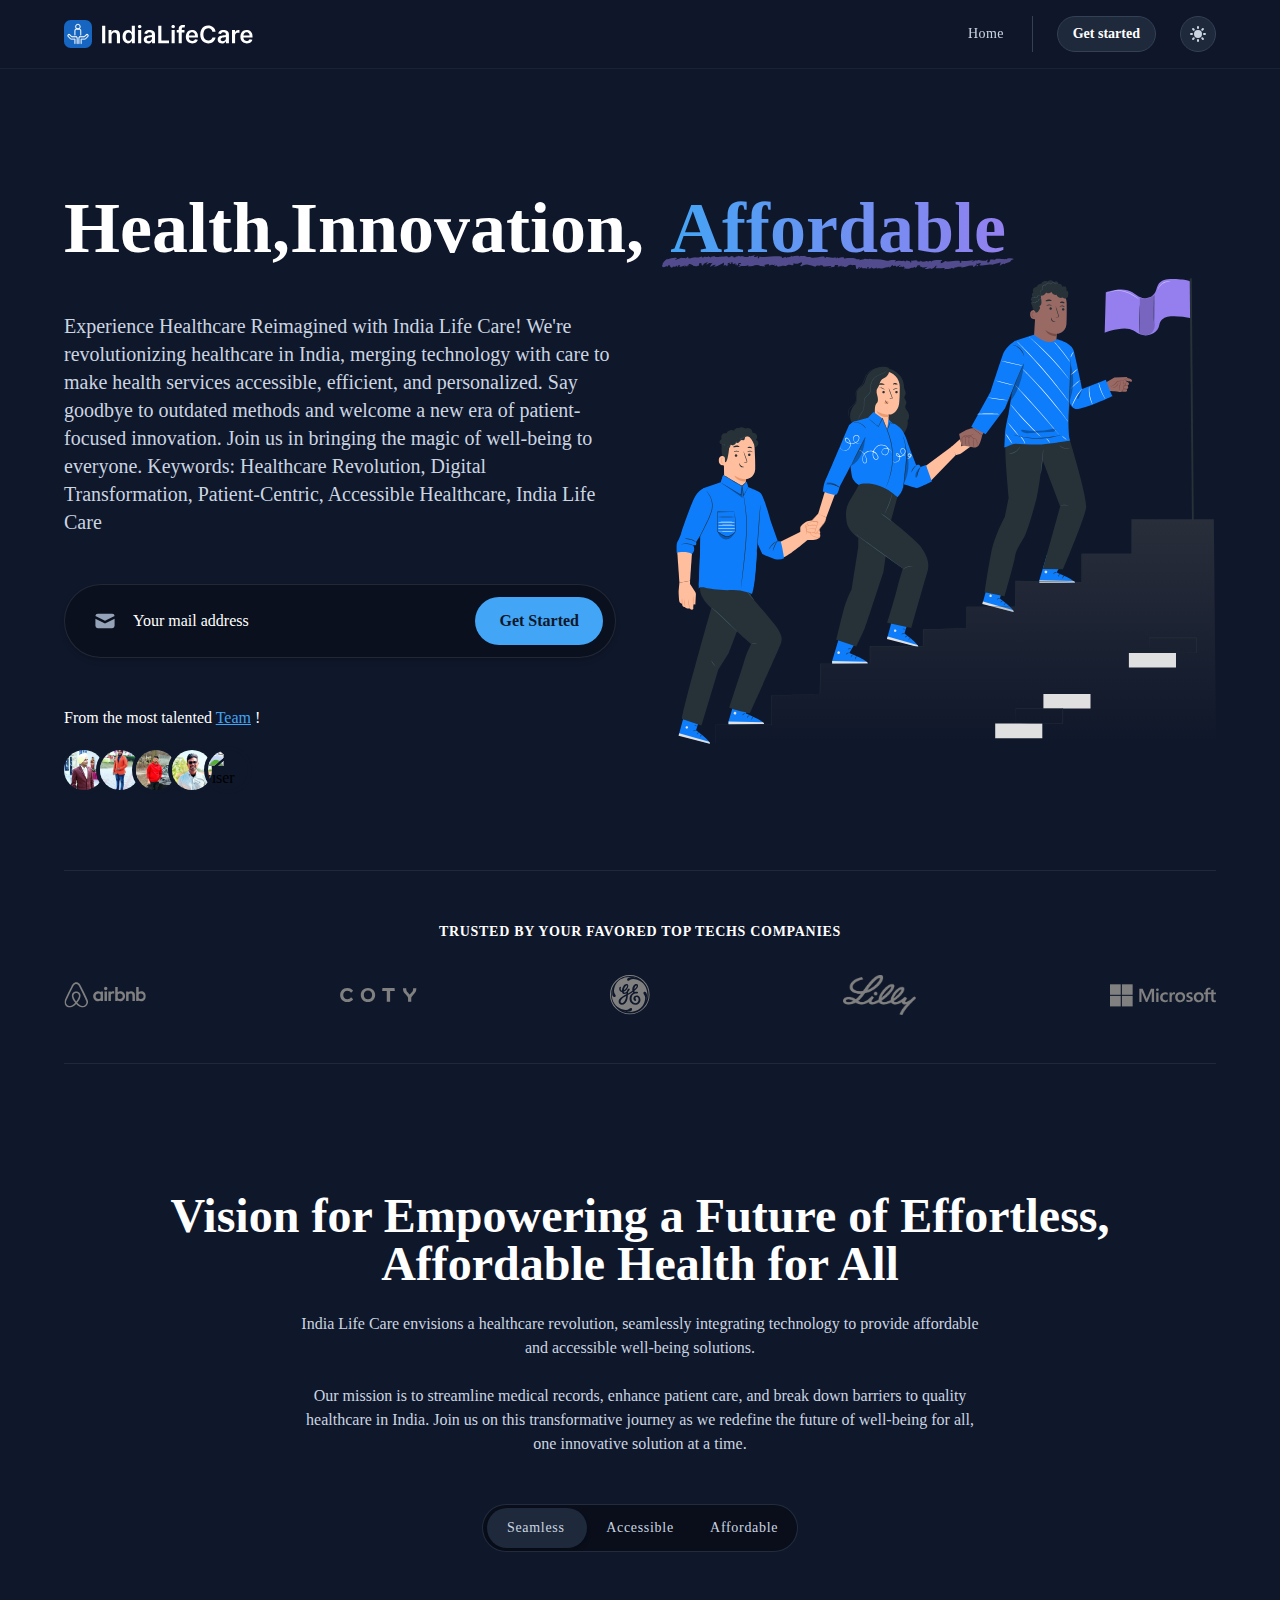
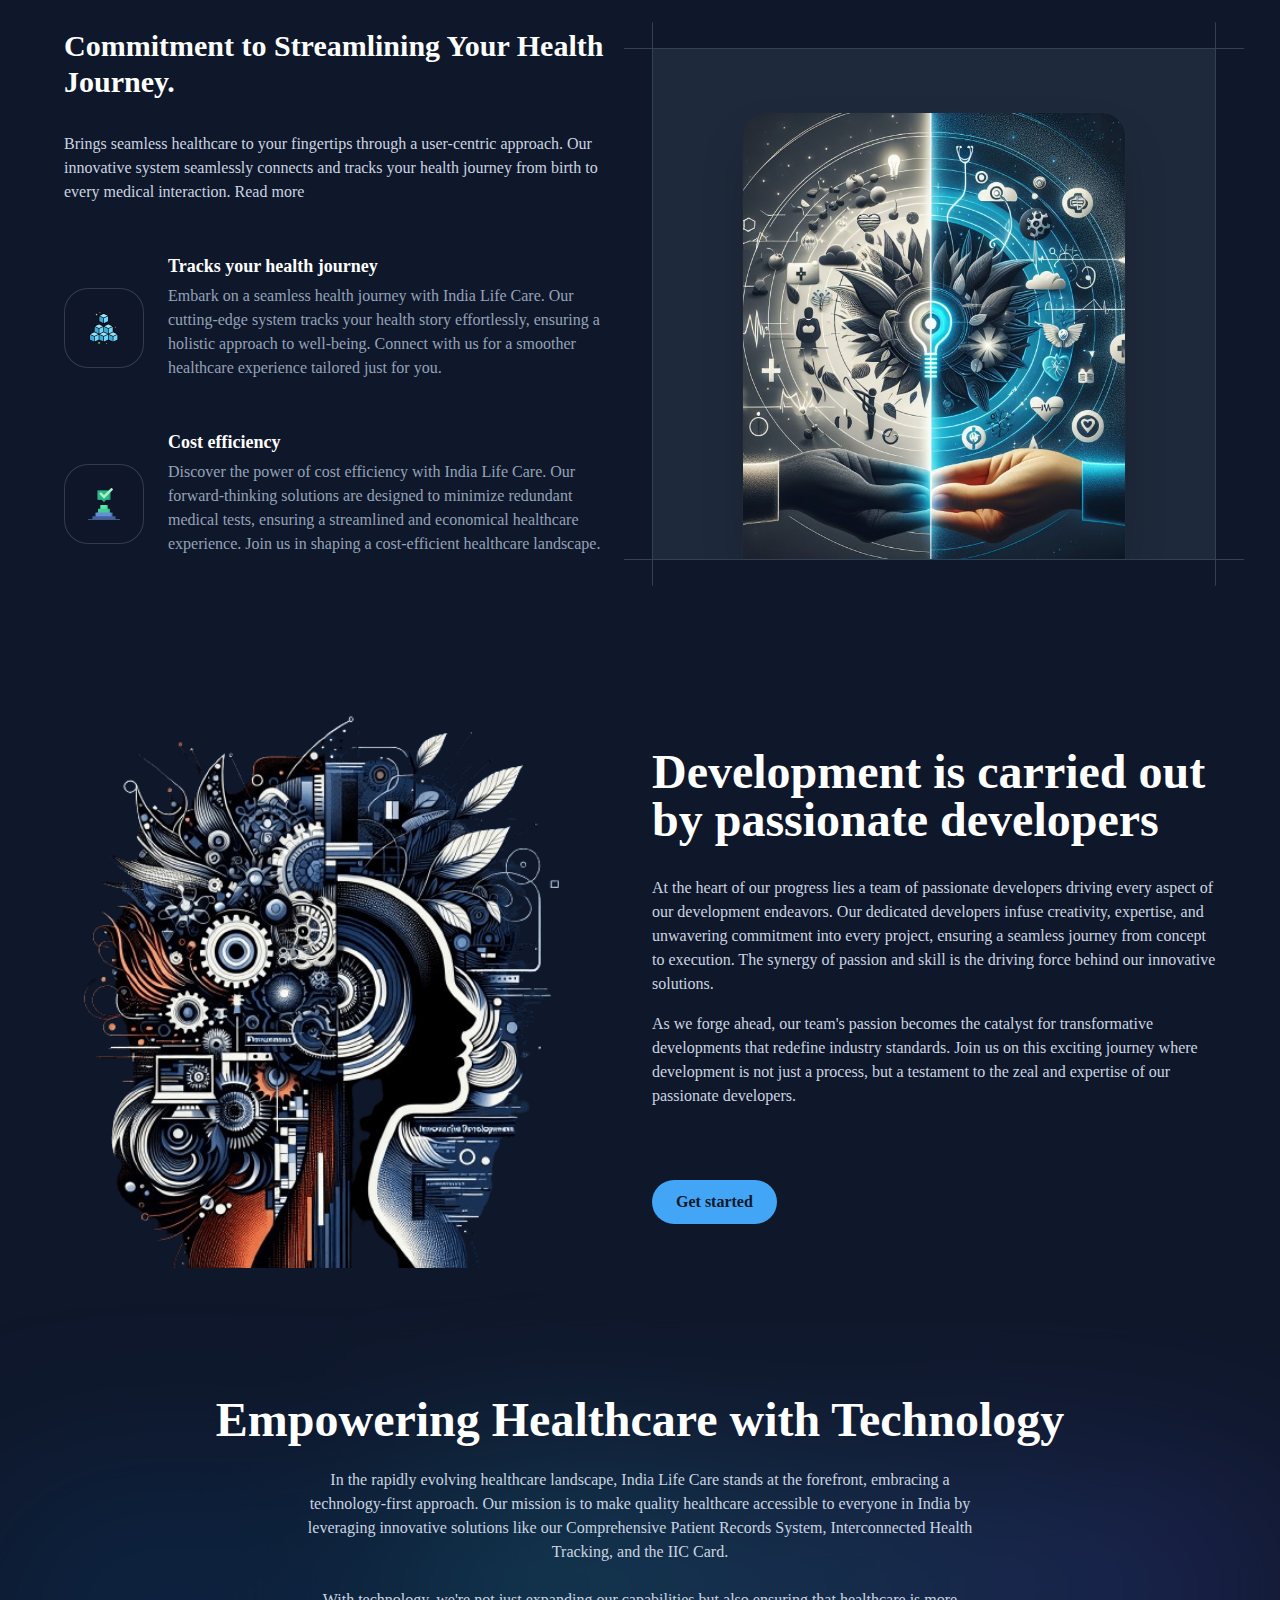
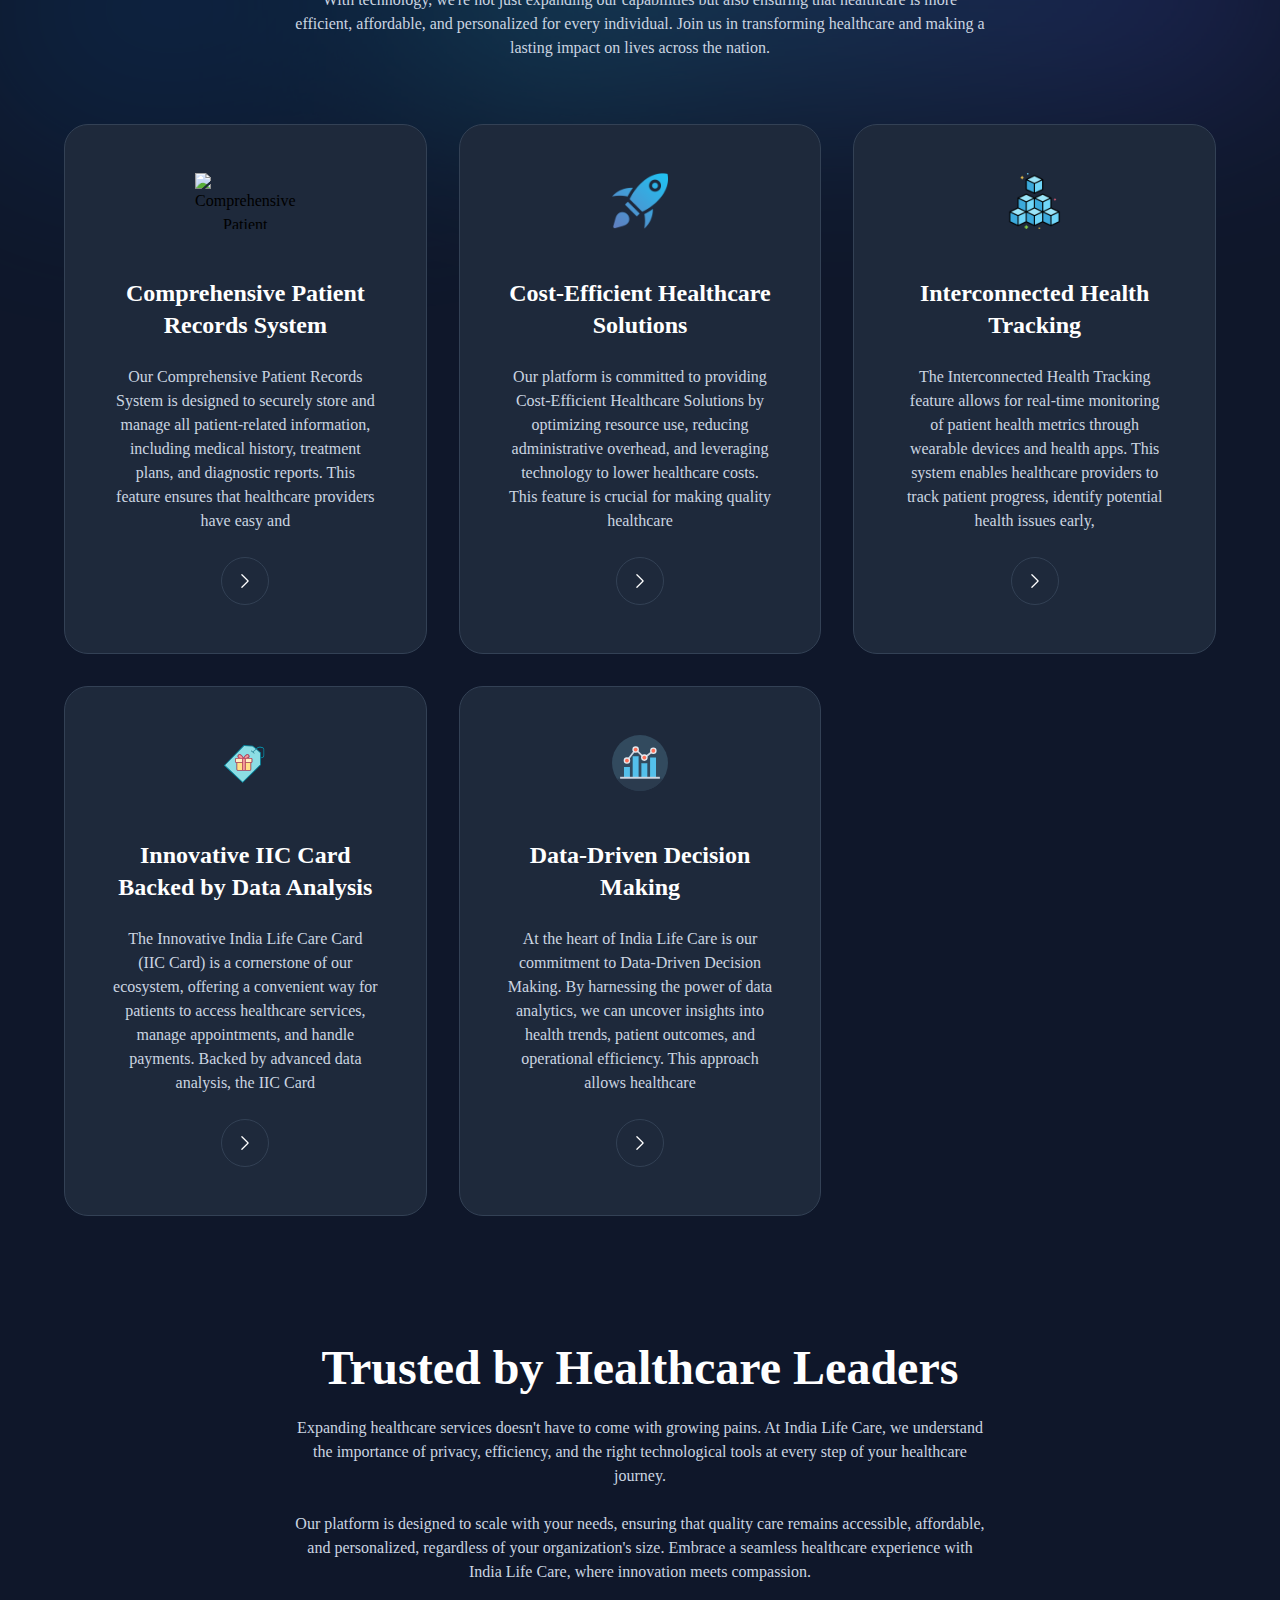
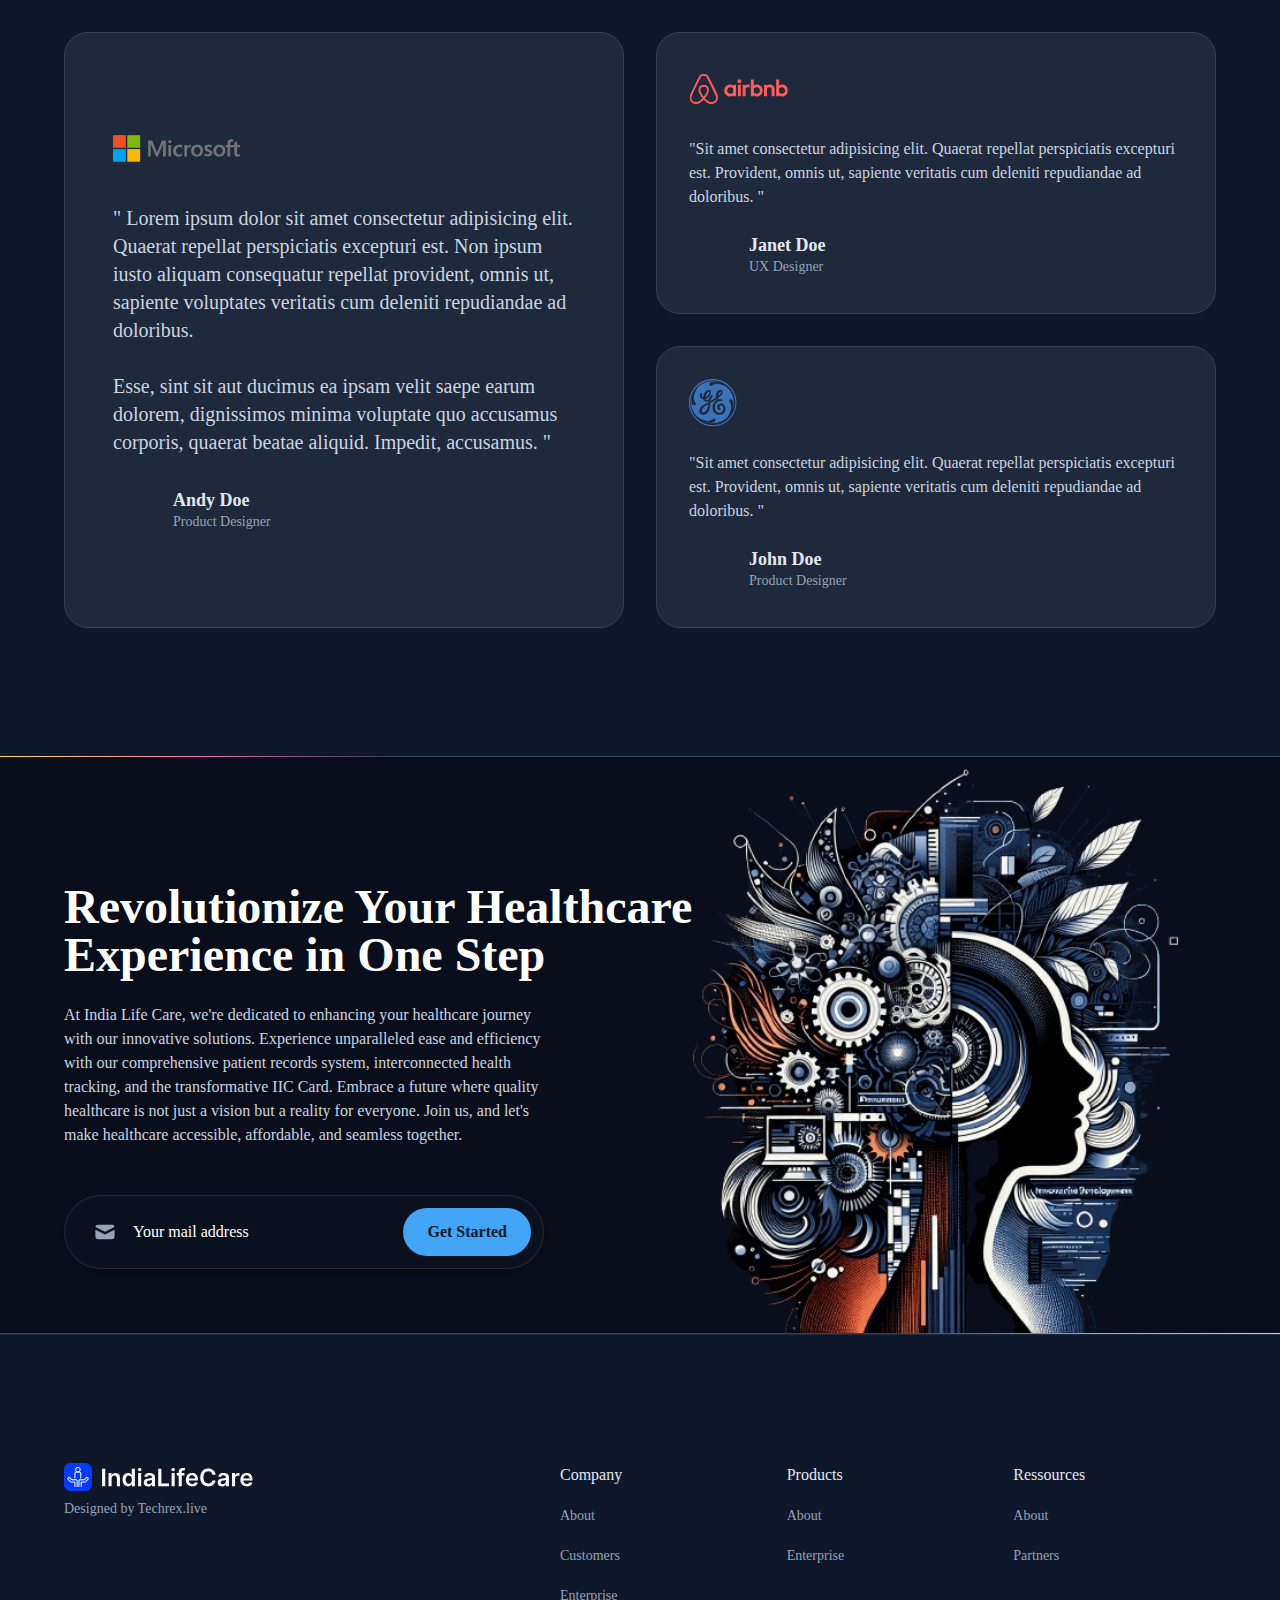
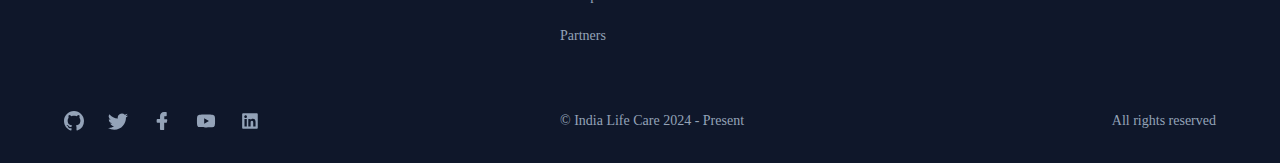
==== commit 7d0161d1: "-- remove third party links and add some improvement" ====
--- a/index.html
+++ b/index.html
@@ -1,18 +1,17 @@
 <!DOCTYPE html>
-<html lang="en" class="">
+<html lang="en" class="dark">
 
 <head>
     <meta charset="UTF-8">
     <link rel="icon" type="image/svg+xml" href="assets/images/logo.png">
     <meta name="viewport" content="width=device-width, initial-scale=1.0">
     <title>India Life Care</title>
-    <link
-        href="https://fonts.googleapis.com/css2?family=Urbanist:ital,wght@0,100;0,200;0,300;0,400;0,500;0,600;0,700;0,800;0,900;1,100;1,200;1,300;1,400&amp;display=swap"
-        rel="stylesheet">
+    <link href="./assets/style/googleFonts.css" rel="stylesheet">
+    <link rel="stylesheet" href="./assets/style/base.css">
     <link rel="stylesheet" href="./assets/style/index.css">
+    <link rel="stylesheet" href="./assets/style/responsiveness.css">
     <link rel="stylesheet" href="./assets/style/custom.css">
-    <meta name="description"
-        content="Welcome to India Life Care | Discover a revolutionary approach to healthcare with India Life Care – your dedicated partner on the journey to optimal well-being. At India Life Care, we believe that everyone deserves accessible and affordable health services, anytime, anywhere">
+    <meta name="description" content="Welcome to India Life Care | Discover a revolutionary approach to healthcare with India Life Care – your dedicated partner on the journey to optimal well-being. At India Life Care, we believe that everyone deserves accessible and affordable health services, anytime, anywhere">
         <!-- Google tag (gtag.js) -->
     <script async src="https://www.googletagmanager.com/gtag/js?id=G-RDHTGNQY53"></script>
     <script>
@@ -174,10 +173,7 @@
                     <div
                         class="text-center sm:mx-auto sm:w-11/12 md:mt-12 md:w-4/5 lg:mt-0 lg:mr-auto lg:w-6/12 lg:text-left">
                         <p class="mt-12 text-lg text-gray-600 dark:text-gray-300 sm:text-xl">
-                            Unlock the magic of healthcare with India Life Care! Just like the evolution of computers,
-                            we're here to infuse magic into healthcare. Say goodbye to outdated practices and experience
-                            the transformative power of seamless, patient-centric innovation. Together, let's
-                            revolutionize healthcare and bring back the magic of well-being.
+                            Experience Healthcare Reimagined with India Life Care! We're revolutionizing healthcare in India, merging technology with care to make health services accessible, efficient, and personalized. Say goodbye to outdated methods and welcome a new era of patient-focused innovation. Join us in bringing the magic of well-being to everyone. Keywords: Healthcare Revolution, Digital Transformation, Patient-Centric, Accessible Healthcare, India Life Care
                         </p>
                         <form action="" class="mt-12">
                             <div
@@ -230,7 +226,7 @@
                         </div>
                     </div>
                     <div class="mt-12 w-full overflow-hidden sm:mt-20 lg:-mt-8 lg:w-6/12">
-                        <img class="w-full" src="https://ampire.netlify.app/images/team.svg" alt="team illustration"
+                        <img class="w-full" src="./assets/images/icons/team.svg" alt="India life care team"
                             height="600" width="800">
                     </div>
                 </div>
@@ -241,18 +237,18 @@
                     <div
                         class="mt-8 flex flex-wrap justify-center gap-6 brightness-75 contrast-200 grayscale dark:brightness-200 dark:contrast-0 sm:justify-between lg:gap-24">
                         <img class="h-8 w-auto lg:h-10 lg:w-auto"
-                            src="https://ampire.netlify.app/images/clients/airbnb.svg" loading="lazy" alt="airbnb"
+                            src="assets/images/clients/airbnb.svg" loading="lazy" alt="airbnb"
                             width="" height="">
                         <img class="h-8 w-auto lg:h-10 lg:w-auto"
-                            src="https://ampire.netlify.app/images/clients/coty.svg" loading="lazy" alt="bissell"
+                            src="assets/images/clients/coty.svg" loading="lazy" alt="coty"
                             width="" height="">
-                        <img class="h-8 w-auto lg:h-10 lg:w-auto" src="https://ampire.netlify.app/images/clients/ge.svg"
+                        <img class="h-8 w-auto lg:h-10 lg:w-auto" src="assets/images/clients/ge.svg"
                             loading="lazy" alt="ge" width="100" height="100">
                         <img class="h-8 w-auto lg:h-10 lg:w-auto"
-                            src="https://ampire.netlify.app/images/clients/lilly.png" loading="lazy" alt="lilly"
+                            src="assets/images/clients/lilly.png" loading="lazy" alt="lilly"
                             width="" height="">
                         <img class="h-8 w-auto lg:h-10 lg:w-auto"
-                            src="https://ampire.netlify.app/images/clients/microsoft.svg" loading="lazy" alt="microsoft"
+                            src="assets/images/clients/microsoft.svg" loading="lazy" alt="microsoft"
                             width="" height="">
                     </div>
                 </div>
@@ -263,13 +259,18 @@
     <section class="mt-32">
         <div class="mx-auto px-4 sm:px-12 xl:max-w-6xl xl:px-0">
             <div class="text-center">
-                <h2 class="text-3xl font-bold text-gray-800 dark:text-white md:text-4xl xl:text-5xl">Vision for
-                    Seamless, Affordable, and Accessible Well-being.</h2>
-                <p class="mx-auto mt-6 text-gray-700 dark:text-gray-300 md:w-3/4 lg:w-3/5">India Life Care envisions a
+                <h2 class="text-3xl font-bold text-gray-800 dark:text-white md:text-3xl xl:text-5xl">Vision for
+                    Empowering a Future of Effortless, Affordable Health for All</h2>
+                <p class="mx-auto mt-6 text-gray-700 dark:text-gray-300 md:w-3/4 lg:w-3/5">
+                    India Life Care envisions a
                     healthcare revolution, seamlessly integrating technology to provide affordable and accessible
-                    well-being solutions. Our mission is to streamline medical records, enhance patient care, and break
+                    well-being solutions. 
+                </p>
+                <p class="mx-auto mt-6 text-gray-700 dark:text-gray-300 md:w-3/4 lg:w-3/5">
+                    Our mission is to streamline medical records, enhance patient care, and break
                     down barriers to quality healthcare in India. Join us on this transformative journey as we redefine
-                    the future of well-being for all, one innovative solution at a time.</p>
+                    the future of well-being for all, one innovative solution at a time.
+                </p>
 
                 <div role="tablist" aria-label="tabs"
                     class="relative mx-auto mt-12 grid h-12 w-auto grid-cols-3 items-center gap-x-1 overflow-hidden rounded-full border border-gray-200 bg-gray-100 px-[3px] text-gray-600 dark:border-gray-700 dark:border-opacity-60 dark:bg-darker dark:text-gray-300 dark:shadow-none sm:w-max">
@@ -323,7 +324,7 @@
                                         <div
                                             class="flex h-20 w-20 rounded-3xl border border-gray-200 bg-white p-4 dark:border-gray-600/60 dark:bg-gray-900/40">
                                             <img class="m-auto h-8 w-auto"
-                                                src="https://cdn-icons-png.flaticon.com/512/4727/4727266.png"
+                                                src="./assets/images/icons/4727266.png"
                                                 alt="Tracks your health journey" loading="lazy" width="512"
                                                 height="512">
                                         </div>
@@ -346,7 +347,7 @@
                                         <div
                                             class="flex h-20 w-20 rounded-3xl border border-gray-200 bg-white p-4 dark:border-gray-600/60 dark:bg-gray-900/40">
                                             <img class="m-auto h-8 w-auto"
-                                                src="https://cdn-icons-png.flaticon.com/512/584/584796.png"
+                                                src="./assets/images/icons/584796.png"
                                                 alt="Cost efficiency" loading="lazy" width="512" height="512">
                                         </div>
                                         <div class="w-[calc(100%-7.5rem)]">
@@ -390,7 +391,7 @@
                                         <div
                                             class="flex h-20 w-20 rounded-3xl border border-gray-200 bg-white p-4 dark:border-gray-600/60 dark:bg-gray-900/40">
                                             <img class="m-auto h-8 w-auto"
-                                                src="https://cdn-icons-png.flaticon.com/512/6106/6106288.png"
+                                                src="./assets/images/icons/6106288.png"
                                                 alt="icon illustration" loading="lazy" width="512" height="512">
                                         </div>
                                         <div class="w-[calc(100%-7.5rem)]">
@@ -417,7 +418,7 @@
                                         <div
                                             class="flex h-20 w-20 rounded-3xl border border-gray-200 bg-white p-4 dark:border-gray-600/60 dark:bg-gray-900/40">
                                             <img class="m-auto h-8 w-auto"
-                                                src="https://cdn-icons-png.flaticon.com/512/2313/2313906.png"
+                                                src="./assets/images/icons/2313906.png"
                                                 alt="icon illustration" loading="lazy" width="512" height="512">
                                         </div>
                                         <div class="w-[calc(100%-7.5rem)]">
@@ -476,7 +477,7 @@
                                         <div
                                             class="flex h-20 w-20 rounded-3xl border border-gray-200 bg-white p-4 dark:border-gray-600/60 dark:bg-gray-900/40">
                                             <img class="m-auto h-8 w-auto"
-                                                src="https://cdn-icons-png.flaticon.com/512/3340/3340200.png"
+                                                src="./assets/images/icons/3340200.png"
                                                 alt="icon illustration" loading="lazy" width="512" height="512">
                                         </div>
                                         <div class="w-[calc(100%-7.5rem)]">
@@ -505,7 +506,7 @@
                                         <div
                                             class="flex h-20 w-20 rounded-3xl border border-gray-200 bg-white p-4 dark:border-gray-600/60 dark:bg-gray-900/40">
                                             <img class="m-auto h-8 w-auto"
-                                                src="https://cdn-icons-png.flaticon.com/512/5405/5405929.png"
+                                                src="./assets/images/icons/5405929.png"
                                                 alt="icon illustration" loading="lazy" width="512" height="512">
                                         </div>
                                         <div class="w-[calc(100%-7.5rem)]">
@@ -569,8 +570,8 @@
         <div class="mx-auto px-4 sm:px-12 xl:max-w-6xl xl:px-0">
             <div class="space-y-6 md:flex lg:items-center lg:gap-6 lg:space-y-0">
                 <div class="md:5/12 lg:w-6/12">
-                    <img class="md:-ml-8" src="assets/images/1709237150381_AI.jpg"
-                        alt="tailus stats and login components" loading="lazy" width="1779" height="1592">
+                    <img class="md:-ml-8" src="assets/images/1709237150381_AI-removebg-previe.png"
+                        alt="Development is carried out by passionate developers" loading="lazy" width="1779" height="1592">
                 </div>
                 <div class="md:7/12 lg:w-6/12">
                     <h2 class="text-3xl font-bold text-gray-800 dark:text-white md:text-4xl xl:text-5xl">Development is
@@ -605,27 +606,37 @@
         </div>
         <div class="relative mx-auto px-4 sm:px-12 xl:max-w-6xl xl:px-0">
             <div class="text-center">
-                <h2 class="text-3xl font-bold text-gray-800 dark:text-white md:text-4xl xl:text-5xl">A technology-first
-                    approach</h2>
-                <p class="mx-auto mt-6 text-gray-700 dark:text-gray-300 md:w-3/4 lg:w-3/5">A growing team doesn't need
-                    to mean growing pains. Privacy, and the right tool for every step of your journey - Jira Software
-                    friction - company size.</p>
+                <h2 class="text-3xl font-bold text-gray-800 dark:text-white md:text-4xl xl:text-5xl">Empowering Healthcare with Technology</h2>
+                <p class="mx-auto mt-6 text-gray-700 dark:text-gray-300 md:w-3/4 lg:w-3/5">
+                    In the rapidly evolving healthcare landscape, India Life Care stands at the forefront, embracing a technology-first approach.
+                    Our mission is to make quality healthcare accessible to everyone in India by leveraging innovative solutions like our Comprehensive Patient Records System, Interconnected Health Tracking, and the IIC Card.
+                </p>
+                <p class="mx-auto mt-6 text-gray-700 dark:text-gray-300 md:w-3/4 lg:w-3/5">
+                    With technology, we're not just expanding our capabilities but also ensuring that healthcare is more efficient, affordable, and personalized for every individual.
+                    Join us in transforming healthcare and making a lasting impact on lives across the nation.
+                </p>
             </div>
             <div class="mt-16 grid gap-8 sm:mx-auto sm:w-2/3 md:w-full md:grid-cols-2 lg:grid-cols-3">
                 <div
                     class="rounded-3xl border border-gray-100 bg-white p-8 py-12 shadow-2xl shadow-gray-600/10 dark:border-gray-700 dark:bg-gray-800 dark:shadow-none sm:p-12">
                     <div class="space-y-12 text-center">
                         <img src="https://cdn-icons-png.flaticon.com/512/584/584796.png" class="mx-auto h-14 w-auto"
-                            width="512" height="512" alt="burger illustration">
-                        <div class="space-y-6">
-                            <h3 class="text-2xl font-semibold text-gray-800 transition dark:text-white">First feature
+                            width="512" height="512" alt="Comprehensive Patient Records System">
+                        <div class="space-y-6" id="ComprehensivePatientRecordsSystem">
+                            <h3 class="text-2xl font-semibold text-gray-800 transition dark:text-white">Comprehensive Patient Records System
                             </h3>
-                            <p class="text-gray-600 dark:text-gray-300">Lorem ipsum dolor sit amet consectetur,
-                                adipisicing elit. Saepe nesciunt neque culpa hic illum ab qui error repellendus
-                                asperiores unde ut ipsam perferendis nemo fuga cum, eum consectetur, magnam doloremque!
+                            <p class="text-gray-600 dark:text-gray-300">
+                                <span class="read-less">
+                                    Our Comprehensive Patient Records System is designed to securely store and manage all patient-related information, including medical history, treatment plans, and diagnostic reports.
+                                    This feature ensures that healthcare providers have easy and 
+                                </span>
+                                <span class="read-more">
+                                    immediate access to vital patient data, facilitating informed decision-making and personalized care.
+                                    It streamlines the patient management process, making healthcare delivery more efficient and effective.
+                                </span>
                             </p>
-                            <a aria-label="read more" href="#"
-                                class="group relative mx-auto flex h-12 w-12 items-center justify-center before:absolute before:inset-0 before:rounded-full before:border before:border-gray-200 before:bg-gray-50 before:bg-gradient-to-b before:transition-transform before:duration-300 hover:before:scale-105 active:duration-75 active:before:scale-95 dark:before:border-gray-700 dark:before:bg-gray-800">
+                            <a aria-label="read more" href="javascript:void(0)"  onclick="readMoreWithRoundBuntton('ComprehensivePatientRecordsSystem')"
+                                class="group relative mx-auto flex h-12 w-12 items-center justify-center before:absolute before:inset-0 before:rounded-full before:border before:border-gray-200 before:bg-gray-50 before:bg-gradient-to-b before:transition-transform before:duration-300 hover:before:scale-105 active:duration-75 active:before:scale-95 dark:before:border-gray-700 dark:before:bg-gray-800 read-more-btn">
                                 <svg xmlns="http://www.w3.org/2000/svg" viewBox="0 0 24 24" fill="currentColor"
                                     class="relative h-5 w-5 text-gray-600 transition duration-300 group-hover:translate-x-1 dark:text-white">
                                     <path fill-rule="evenodd"
@@ -639,17 +650,21 @@
                 <div
                     class="rounded-3xl border border-gray-100 bg-white p-8 py-12 shadow-2xl shadow-gray-600/10 dark:border-gray-700 dark:bg-gray-800 dark:shadow-none sm:p-12">
                     <div class="space-y-12 text-center">
-                        <img src="https://cdn-icons-png.flaticon.com/512/6106/6106288.png" class="mx-auto h-14 w-auto"
-                            width="512" height="512" alt="burger illustration">
-                        <div class="space-y-6">
-                            <h3 class="text-2xl font-semibold text-gray-800 transition dark:text-white">Second feature
+                        <img src="./assets/images/icons/6106288.png" class="mx-auto h-14 w-auto"
+                            width="512" height="512" alt="Cost-Efficient Healthcare Solutions">
+                        <div class="space-y-6" id="Cost-EfficientHealthcareSolutions">
+                            <h3 class="text-2xl font-semibold text-gray-800 transition dark:text-white">Cost-Efficient Healthcare Solutions
                             </h3>
-                            <p class="text-gray-600 dark:text-gray-300">Lorem ipsum dolor sit amet consectetur,
-                                adipisicing elit. Saepe nesciunt neque culpa hic illum ab qui error repellendus
-                                asperiores unde ut ipsam perferendis nemo fuga cum, eum consectetur, magnam doloremque!
+                            <p class="text-gray-600 dark:text-gray-300">
+                                <span class="read-less">
+                                    Our platform is committed to providing Cost-Efficient Healthcare Solutions by optimizing resource use, reducing administrative overhead, and leveraging technology to lower healthcare costs. This feature is crucial for making quality healthcare 
+                                </span>
+                                <span class="read-more">
+                                    services more affordable and accessible to a broader segment of the Indian population. It addresses the challenge of high healthcare costs, ensuring that more individuals can receive the care they need without financial strain.
+                                </span>
                             </p>
-                            <a aria-label="read more" href="#"
-                                class="group relative mx-auto flex h-12 w-12 items-center justify-center before:absolute before:inset-0 before:rounded-full before:border before:border-gray-200 before:bg-gray-50 before:bg-gradient-to-b before:transition-transform before:duration-300 hover:before:scale-105 active:duration-75 active:before:scale-95 dark:before:border-gray-700 dark:before:bg-gray-800">
+                            <a aria-label="read more" href="javascript:void(0)"  onclick="readMoreWithRoundBuntton('Cost-EfficientHealthcareSolutions')"
+                                class="group relative mx-auto flex h-12 w-12 items-center justify-center before:absolute before:inset-0 before:rounded-full before:border before:border-gray-200 before:bg-gray-50 before:bg-gradient-to-b before:transition-transform before:duration-300 hover:before:scale-105 active:duration-75 active:before:scale-95 dark:before:border-gray-700 dark:before:bg-gray-800 read-more-btn">
                                 <svg xmlns="http://www.w3.org/2000/svg" viewBox="0 0 24 24" fill="currentColor"
                                     class="relative h-5 w-5 text-gray-600 transition duration-300 group-hover:translate-x-1 dark:text-white">
                                     <path fill-rule="evenodd"
@@ -660,20 +675,23 @@
                         </div>
                     </div>
                 </div>
-                <div
-                    class="rounded-3xl border border-gray-100 bg-white p-8 py-12 shadow-2xl shadow-gray-600/10 dark:border-gray-700 dark:bg-gray-800 dark:shadow-none sm:p-12">
+                <div class="rounded-3xl border border-gray-100 bg-white p-8 py-12 shadow-2xl shadow-gray-600/10 dark:border-gray-700 dark:bg-gray-800 dark:shadow-none sm:p-12">
                     <div class="space-y-12 text-center">
-                        <img src="https://cdn-icons-png.flaticon.com/512/4727/4727266.png" class="mx-auto h-14 w-auto"
-                            width="512" height="512" alt="burger illustration">
-                        <div class="space-y-6">
-                            <h3 class="text-2xl font-semibold text-gray-800 transition dark:text-white">Third feature
+                        <img src="./assets/images/icons/4727266.png" class="mx-auto h-14 w-auto"
+                            width="512" height="512" alt="Interconnected Health Tracking">
+                        <div class="space-y-6" id="InterconnectedHealthTracking">
+                            <h3 class="text-2xl font-semibold text-gray-800 transition dark:text-white">Interconnected Health Tracking
                             </h3>
-                            <p class="text-gray-600 dark:text-gray-300">Lorem ipsum dolor sit amet consectetur,
-                                adipisicing elit. Saepe nesciunt neque culpa hic illum ab qui error repellendus
-                                asperiores unde ut ipsam perferendis nemo fuga cum, eum consectetur, magnam doloremque!
+                            <p class="text-gray-600 dark:text-gray-300">
+                                <span class="read-less">
+                                    The Interconnected Health Tracking feature allows for real-time monitoring of patient health metrics through wearable devices and health apps. This system enables healthcare providers to track patient progress, identify potential health issues early, 
+                                </span>
+                                <span class="read-more">
+                                    and adjust treatment plans accordingly. It empowers patients to take an active role in their health management, fostering a proactive approach to healthcare.
+                                </span>
                             </p>
-                            <a aria-label="read more" href="#"
-                                class="group relative mx-auto flex h-12 w-12 items-center justify-center before:absolute before:inset-0 before:rounded-full before:border before:border-gray-200 before:bg-gray-50 before:bg-gradient-to-b before:transition-transform before:duration-300 hover:before:scale-105 active:duration-75 active:before:scale-95 dark:before:border-gray-700 dark:before:bg-gray-800">
+                            <a aria-label="read more" href="javascript:void(0)"  onclick="readMoreWithRoundBuntton('InterconnectedHealthTracking')"
+                                class="group relative mx-auto flex h-12 w-12 items-center justify-center before:absolute before:inset-0 before:rounded-full before:border before:border-gray-200 before:bg-gray-50 before:bg-gradient-to-b before:transition-transform before:duration-300 hover:before:scale-105 active:duration-75 active:before:scale-95 dark:before:border-gray-700 dark:before:bg-gray-800 read-more-btn">
                                 <svg xmlns="http://www.w3.org/2000/svg" viewBox="0 0 24 24" fill="currentColor"
                                     class="relative h-5 w-5 text-gray-600 transition duration-300 group-hover:translate-x-1 dark:text-white">
                                     <path fill-rule="evenodd"
@@ -684,6 +702,61 @@
                         </div>
                     </div>
                 </div>
+                <div class="rounded-3xl border border-gray-100 bg-white p-8 py-12 shadow-2xl shadow-gray-600/10 dark:border-gray-700 dark:bg-gray-800 dark:shadow-none sm:p-12">
+                    <div class="space-y-12 text-center">
+                        <img src="./assets/images/icons/card.svg" class="mx-auto h-14 w-auto"
+                            width="512" height="512" alt="Innovative IIC Card Backed by Data Analysis">
+                        <div class="space-y-6" id="InnovativeIICCardBackedbyDataAnalysis">
+                            <h3 class="text-2xl font-semibold text-gray-800 transition dark:text-white">Innovative IIC Card Backed by Data Analysis
+                            </h3>
+                            <p class="text-gray-600 dark:text-gray-300">
+                                <span class="read-less">
+                                    The Innovative India Life Care Card (IIC Card) is a cornerstone of our ecosystem, offering a convenient way for patients to access healthcare services, manage appointments, and handle payments. Backed by advanced data analysis, the IIC Card
+                                </span>
+                                <span class="read-more">
+                                    enables personalized healthcare recommendations and insights based on the patient's health data. This feature not only enhances the patient experience but also contributes to more effective and tailored healthcare interventions.
+                                </span>
+                            </p>
+                            <a aria-label="read more" href="javascript:void(0)"  onclick="readMoreWithRoundBuntton('InnovativeIICCardBackedbyDataAnalysis')"
+                                class="group relative mx-auto flex h-12 w-12 items-center justify-center before:absolute before:inset-0 before:rounded-full before:border before:border-gray-200 before:bg-gray-50 before:bg-gradient-to-b before:transition-transform before:duration-300 hover:before:scale-105 active:duration-75 active:before:scale-95 dark:before:border-gray-700 dark:before:bg-gray-800 read-more-btn">
+                                <svg xmlns="http://www.w3.org/2000/svg" viewBox="0 0 24 24" fill="currentColor"
+                                    class="relative h-5 w-5 text-gray-600 transition duration-300 group-hover:translate-x-1 dark:text-white">
+                                    <path fill-rule="evenodd"
+                                        d="M16.28 11.47a.75.75 0 010 1.06l-7.5 7.5a.75.75 0 01-1.06-1.06L14.69 12 7.72 5.03a.75.75 0 011.06-1.06l7.5 7.5z"
+                                        clip-rule="evenodd"></path>
+                                </svg>
+                            </a>
+                        </div>
+                    </div>
+                </div>
+                <div class="rounded-3xl border border-gray-100 bg-white p-8 py-12 shadow-2xl shadow-gray-600/10 dark:border-gray-700 dark:bg-gray-800 dark:shadow-none sm:p-12">
+                    <div class="space-y-12 text-center">
+                        <img src="./assets/images/icons/graph.svg" class="mx-auto h-14 w-auto"
+                            width="512" height="512" alt="burger illustration">
+                        <div class="space-y-6" id="Data-DrivenDecisionMaking">
+                            <h3 class="text-2xl font-semibold text-gray-800 transition dark:text-white">
+                                Data-Driven Decision Making
+                            </h3>
+                            <p class="text-gray-600 dark:text-gray-300">
+                                <span class="read-less">
+                                    At the heart of India Life Care is our commitment to Data-Driven Decision Making. By harnessing the power of data analytics, we can uncover insights into health trends, patient outcomes, and operational efficiency. This approach allows healthcare 
+                                </span>
+                                <span class="read-more">
+                                    providers to make evidence-based decisions, optimize care delivery, and improve patient satisfaction. It also supports continuous improvement and innovation within the healthcare sector.
+                                </span>
+                            </p>
+                            <a aria-label="read more" href="javascript:void(0)"  onclick="readMoreWithRoundBuntton('Data-DrivenDecisionMaking')"
+                                class="group relative mx-auto flex h-12 w-12 items-center justify-center before:absolute before:inset-0 before:rounded-full before:border before:border-gray-200 before:bg-gray-50 before:bg-gradient-to-b before:transition-transform before:duration-300 hover:before:scale-105 active:duration-75 active:before:scale-95 dark:before:border-gray-700 dark:before:bg-gray-800 read-more-btn">
+                                <svg xmlns="http://www.w3.org/2000/svg" viewBox="0 0 24 24" fill="currentColor"
+                                    class="relative h-5 w-5 text-gray-600 transition duration-300 group-hover:translate-x-1 dark:text-white">
+                                    <path fill-rule="evenodd"
+                                        d="M16.28 11.47a.75.75 0 010 1.06l-7.5 7.5a.75.75 0 01-1.06-1.06L14.69 12 7.72 5.03a.75.75 0 011.06-1.06l7.5 7.5z"
+                                        clip-rule="evenodd"></path>
+                                </svg>
+                            </a>
+                        </div>
+                    </div>
+                </div>
             </div>
         </div>
     </section>
@@ -691,17 +764,19 @@
     <section class="mb-32">
         <div class="mx-auto px-4 sm:px-12 xl:max-w-6xl xl:px-0">
             <div class="text-center">
-                <h2 class="text-3xl font-bold text-gray-800 dark:text-white md:text-4xl xl:text-5xl">Trusted by leaders
-                </h2>
-                <p class="mx-auto mt-6 text-gray-700 dark:text-gray-300 md:w-3/4 lg:w-3/5">A growing team doesn't need
-                    to mean growing pains. Privacy, and the right tool for every step of your journey - Jira Software
-                    friction - company size.</p>
+                <h2 class="text-3xl font-bold text-gray-800 dark:text-white md:text-4xl xl:text-5xl">Trusted by Healthcare Leaders</h2>
+                <p class="mx-auto mt-6 text-gray-700 dark:text-gray-300 md:w-3/4 lg:w-3/5">
+                    Expanding healthcare services doesn't have to come with growing pains. At India Life Care, we understand the importance of privacy, efficiency, and the right technological tools at every step of your healthcare journey. 
+                </p>
+                <p class="mx-auto mt-6 text-gray-700 dark:text-gray-300 md:w-3/4 lg:w-3/5">
+                    Our platform is designed to scale with your needs, ensuring that quality care remains accessible, affordable, and personalized, regardless of your organization's size. Embrace a seamless healthcare experience with India Life Care, where innovation meets compassion.
+                </p>
             </div>
             <div class="mt-12 grid gap-8 md:grid-cols-2">
                 <div
                     class="rounded-3xl border border-gray-100 bg-white p-8 shadow-2xl shadow-gray-600/10 dark:border-gray-700 dark:bg-gray-800 dark:shadow-none sm:col-span-2 sm:px-12 lg:col-span-1 lg:row-span-2">
                     <div class="flex h-full flex-col justify-center space-y-6 md:space-y-8">
-                        <img class="mr-auto h-12 w-auto" src="https://ampire.netlify.app/images/clients/microsoft.svg"
+                        <img class="mr-auto h-12 w-auto " src="assets/images/clients/microsoft.svg"
                             loading="lazy" alt="microsoft">
                         <p class="text-gray-600 dark:text-gray-300 md:text-lg lg:text-xl">
                             <span class="font-serif">"</span> Lorem ipsum dolor sit amet consectetur adipisicing elit.
@@ -715,7 +790,7 @@
                         </p>
                         <div class="flex items-center gap-3">
                             <img class="h-12 w-12 rounded-full"
-                                src="https://ampire.netlify.app/images/avatars/avatar-2.webp" loading="lazy"
+                                src="./assets/images/placeholder.jpg" loading="lazy"
                                 alt="user avatar" width="200" height="200">
                             <div>
                                 <h3 class="text-lg font-semibold leading-none text-gray-600 dark:text-gray-200">Andy Doe
@@ -728,14 +803,14 @@
 
                 <div
                     class="space-y-6 rounded-3xl border border-gray-100 bg-white p-8 shadow-2xl shadow-gray-600/10 dark:border-gray-700 dark:bg-gray-800 dark:shadow-none">
-                    <img class="h-12 w-auto" src="https://ampire.netlify.app/images/clients/airbnb.svg" loading="lazy"
+                    <img class="h-12 w-auto" src="assets/images/clients/airbnb.svg" loading="lazy"
                         alt="airbnb" width="" height="">
                     <p class="text-gray-600 dark:text-gray-300"><span class="font-serif">"</span>Sit amet consectetur
                         adipisicing elit. Quaerat repellat perspiciatis excepturi est. Provident, omnis ut, sapiente
                         veritatis cum deleniti repudiandae ad doloribus. <span class="font-serif">"</span></p>
                     <div class="flex items-center gap-3 text-left">
                         <img class="h-12 w-12 rounded-full"
-                            src="https://ampire.netlify.app/images/avatars/avatar-3.webp" alt="user avatar" width="200"
+                            src="assets/images/placeholder.jpg" alt="user avatar" width="200"
                             height="200" loading="lazy">
                         <div>
                             <h3 class="text-lg font-semibold leading-none text-gray-600 dark:text-gray-200">Janet Doe
@@ -746,14 +821,14 @@
                 </div>
                 <div
                     class="space-y-6 rounded-3xl border border-gray-100 bg-white p-8 shadow-2xl shadow-gray-600/10 dark:border-gray-700 dark:bg-gray-800 dark:shadow-none">
-                    <img class="h-12 w-auto" src="https://ampire.netlify.app/images/clients/ge.svg" loading="lazy"
+                    <img class="h-12 w-auto" src="assets/images/clients/ge.svg" loading="lazy"
                         alt="ge">
                     <p class="text-gray-600 dark:text-gray-300"><span class="font-serif">"</span>Sit amet consectetur
                         adipisicing elit. Quaerat repellat perspiciatis excepturi est. Provident, omnis ut, sapiente
                         veritatis cum deleniti repudiandae ad doloribus. <span class="font-serif">"</span></p>
                     <div class="flex items-center gap-3 text-left">
                         <img class="h-12 w-12 rounded-full"
-                            src="https://ampire.netlify.app/images/avatars/avatar-4.webp" alt="user avatar" width="200"
+                            src="assets/images/placeholder.jpg" alt="user avatar" width="200"
                             height="200" loading="lazy">
                         <div>
                             <h3 class="text-lg font-semibold leading-none text-gray-600 dark:text-gray-200">John Doe
@@ -775,12 +850,10 @@
                         <div class="text-center md:text-left">
                             <h2
                                 class="text-3xl font-bold text-gray-800 dark:text-white md:w-max md:text-4xl xl:text-5xl">
-                                One step to improve <br>
-                                your workflow
+                                Revolutionize Your Healthcare   <br>
+                                Experience in One Step
                             </h2>
-                            <p class="mb-8 mt-6 text-gray-600 dark:text-gray-300">Praesentium, atque exercitationem
-                                dolorum, iste libero eaque animi illum magnam velit iusto quidem omnis quas! Ad expedita
-                                quaerat.</p>
+                            <p class="mb-8 mt-6 text-gray-600 dark:text-gray-300">At India Life Care, we're dedicated to enhancing your healthcare journey with our innovative solutions. Experience unparalleled ease and efficiency with our comprehensive patient records system, interconnected health tracking, and the transformative IIC Card. Embrace a future where quality healthcare is not just a vision but a reality for everyone. Join us, and let's make healthcare accessible, affordable, and seamless together.</p>
                             <form action="" class="mt-12">
                                 <div
                                     class="relative flex items-center rounded-full border border-primary/20 bg-white p-1 px-2 shadow-md dark:border-white/10 dark:bg-dark md:p-2 lg:pr-3">
@@ -818,7 +891,7 @@
                     </div>
 
                     <div class="md:w-[42%] lg:w-1/2">
-                        <img src="https://ampire.netlify.app/images/cta-cards.webp" alt="tailus stat cards components"
+                        <img src="./assets/images/1709237150381_AI-removebg-previe.png" alt="Developement"
                             loading="lazy" width="1299" height="678">
                     </div>
                 </div>
@@ -925,10 +998,10 @@
                                         <a href="#"
                                             class="text-sm duration-100 hover:text-primary dark:hover:text-white">Partners</a>
                                     </li>
-                                    <li>
+                                    <!-- <li>
                                         <a href="#"
                                             class="text-sm duration-100 hover:text-primary dark:hover:text-white">Jobs</a>
-                                    </li>
+                                    </li> -->
                                 </ul>
                             </div>
                             <div>
@@ -938,22 +1011,22 @@
                                         <a href="#"
                                             class="text-sm duration-100 hover:text-primary dark:hover:text-white">About</a>
                                     </li>
-                                    <li>
+                                    <!-- <li>
                                         <a href="#"
                                             class="text-sm duration-100 hover:text-primary dark:hover:text-white">Customers</a>
-                                    </li>
+                                    </li> -->
                                     <li>
                                         <a href="#"
                                             class="text-sm duration-100 hover:text-primary dark:hover:text-white">Enterprise</a>
                                     </li>
-                                    <li>
+                                    <!-- <li>
                                         <a href="#"
                                             class="text-sm duration-100 hover:text-primary dark:hover:text-white">Partners</a>
-                                    </li>
-                                    <li>
+                                    </li> -->
+                                    <!-- <li>
                                         <a href="#"
                                             class="text-sm duration-100 hover:text-primary dark:hover:text-white">Jobs</a>
-                                    </li>
+                                    </li> -->
                                 </ul>
                             </div>
                             <div>
@@ -963,22 +1036,22 @@
                                         <a href="#"
                                             class="text-sm duration-100 hover:text-primary dark:hover:text-white">About</a>
                                     </li>
-                                    <li>
+                                    <!-- <li>
                                         <a href="#"
                                             class="text-sm duration-100 hover:text-primary dark:hover:text-white">Customers</a>
                                     </li>
                                     <li>
                                         <a href="#"
                                             class="text-sm duration-100 hover:text-primary dark:hover:text-white">Enterprise</a>
-                                    </li>
+                                    </li> -->
                                     <li>
                                         <a href="#"
                                             class="text-sm duration-100 hover:text-primary dark:hover:text-white">Partners</a>
                                     </li>
-                                    <li>
+                                    <!-- <li>
                                         <a href="#"
                                             class="text-sm duration-100 hover:text-primary dark:hover:text-white">Jobs</a>
-                                    </li>
+                                    </li> -->
                                 </ul>
                             </div>
                         </div>
--- a/assets/style/googleFonts.css
+++ b/assets/style/googleFonts.css
@@ -0,0 +1,234 @@
+/* latin-ext */
+@font-face {
+    font-family: 'Urbanist';
+    font-style: italic;
+    font-weight: 100;
+    font-display: swap;
+    src: url(https://fonts.gstatic.com/s/urbanist/v15/L0x4DF02iFML4hGCyMqgXSFsjlC0V7q7Ag.woff2) format('woff2');
+    unicode-range: U+0100-02AF, U+0304, U+0308, U+0329, U+1E00-1E9F, U+1EF2-1EFF, U+2020, U+20A0-20AB, U+20AD-20C0, U+2113, U+2C60-2C7F, U+A720-A7FF;
+  }
+  /* latin */
+  @font-face {
+    font-family: 'Urbanist';
+    font-style: italic;
+    font-weight: 100;
+    font-display: swap;
+    src: url(https://fonts.gstatic.com/s/urbanist/v15/L0x4DF02iFML4hGCyMqgXS9sjlC0V7o.woff2) format('woff2');
+    unicode-range: U+0000-00FF, U+0131, U+0152-0153, U+02BB-02BC, U+02C6, U+02DA, U+02DC, U+0304, U+0308, U+0329, U+2000-206F, U+2074, U+20AC, U+2122, U+2191, U+2193, U+2212, U+2215, U+FEFF, U+FFFD;
+  }
+  /* latin-ext */
+  @font-face {
+    font-family: 'Urbanist';
+    font-style: italic;
+    font-weight: 200;
+    font-display: swap;
+    src: url(https://fonts.gstatic.com/s/urbanist/v15/L0x4DF02iFML4hGCyMqgXSFsjlC0V7q7Ag.woff2) format('woff2');
+    unicode-range: U+0100-02AF, U+0304, U+0308, U+0329, U+1E00-1E9F, U+1EF2-1EFF, U+2020, U+20A0-20AB, U+20AD-20C0, U+2113, U+2C60-2C7F, U+A720-A7FF;
+  }
+  /* latin */
+  @font-face {
+    font-family: 'Urbanist';
+    font-style: italic;
+    font-weight: 200;
+    font-display: swap;
+    src: url(https://fonts.gstatic.com/s/urbanist/v15/L0x4DF02iFML4hGCyMqgXS9sjlC0V7o.woff2) format('woff2');
+    unicode-range: U+0000-00FF, U+0131, U+0152-0153, U+02BB-02BC, U+02C6, U+02DA, U+02DC, U+0304, U+0308, U+0329, U+2000-206F, U+2074, U+20AC, U+2122, U+2191, U+2193, U+2212, U+2215, U+FEFF, U+FFFD;
+  }
+  /* latin-ext */
+  @font-face {
+    font-family: 'Urbanist';
+    font-style: italic;
+    font-weight: 300;
+    font-display: swap;
+    src: url(https://fonts.gstatic.com/s/urbanist/v15/L0x4DF02iFML4hGCyMqgXSFsjlC0V7q7Ag.woff2) format('woff2');
+    unicode-range: U+0100-02AF, U+0304, U+0308, U+0329, U+1E00-1E9F, U+1EF2-1EFF, U+2020, U+20A0-20AB, U+20AD-20C0, U+2113, U+2C60-2C7F, U+A720-A7FF;
+  }
+  /* latin */
+  @font-face {
+    font-family: 'Urbanist';
+    font-style: italic;
+    font-weight: 300;
+    font-display: swap;
+    src: url(https://fonts.gstatic.com/s/urbanist/v15/L0x4DF02iFML4hGCyMqgXS9sjlC0V7o.woff2) format('woff2');
+    unicode-range: U+0000-00FF, U+0131, U+0152-0153, U+02BB-02BC, U+02C6, U+02DA, U+02DC, U+0304, U+0308, U+0329, U+2000-206F, U+2074, U+20AC, U+2122, U+2191, U+2193, U+2212, U+2215, U+FEFF, U+FFFD;
+  }
+  /* latin-ext */
+  @font-face {
+    font-family: 'Urbanist';
+    font-style: italic;
+    font-weight: 400;
+    font-display: swap;
+    src: url(https://fonts.gstatic.com/s/urbanist/v15/L0x4DF02iFML4hGCyMqgXSFsjlC0V7q7Ag.woff2) format('woff2');
+    unicode-range: U+0100-02AF, U+0304, U+0308, U+0329, U+1E00-1E9F, U+1EF2-1EFF, U+2020, U+20A0-20AB, U+20AD-20C0, U+2113, U+2C60-2C7F, U+A720-A7FF;
+  }
+  /* latin */
+  @font-face {
+    font-family: 'Urbanist';
+    font-style: italic;
+    font-weight: 400;
+    font-display: swap;
+    src: url(https://fonts.gstatic.com/s/urbanist/v15/L0x4DF02iFML4hGCyMqgXS9sjlC0V7o.woff2) format('woff2');
+    unicode-range: U+0000-00FF, U+0131, U+0152-0153, U+02BB-02BC, U+02C6, U+02DA, U+02DC, U+0304, U+0308, U+0329, U+2000-206F, U+2074, U+20AC, U+2122, U+2191, U+2193, U+2212, U+2215, U+FEFF, U+FFFD;
+  }
+  /* latin-ext */
+  @font-face {
+    font-family: 'Urbanist';
+    font-style: normal;
+    font-weight: 100;
+    font-display: swap;
+    src: url(https://fonts.gstatic.com/s/urbanist/v15/L0x-DF02iFML4hGCyMqrbS1miXK2Z7s.woff2) format('woff2');
+    unicode-range: U+0100-02AF, U+0304, U+0308, U+0329, U+1E00-1E9F, U+1EF2-1EFF, U+2020, U+20A0-20AB, U+20AD-20C0, U+2113, U+2C60-2C7F, U+A720-A7FF;
+  }
+  /* latin */
+  @font-face {
+    font-family: 'Urbanist';
+    font-style: normal;
+    font-weight: 100;
+    font-display: swap;
+    src: url(https://fonts.gstatic.com/s/urbanist/v15/L0x-DF02iFML4hGCyMqlbS1miXK2.woff2) format('woff2');
+    unicode-range: U+0000-00FF, U+0131, U+0152-0153, U+02BB-02BC, U+02C6, U+02DA, U+02DC, U+0304, U+0308, U+0329, U+2000-206F, U+2074, U+20AC, U+2122, U+2191, U+2193, U+2212, U+2215, U+FEFF, U+FFFD;
+  }
+  /* latin-ext */
+  @font-face {
+    font-family: 'Urbanist';
+    font-style: normal;
+    font-weight: 200;
+    font-display: swap;
+    src: url(https://fonts.gstatic.com/s/urbanist/v15/L0x-DF02iFML4hGCyMqrbS1miXK2Z7s.woff2) format('woff2');
+    unicode-range: U+0100-02AF, U+0304, U+0308, U+0329, U+1E00-1E9F, U+1EF2-1EFF, U+2020, U+20A0-20AB, U+20AD-20C0, U+2113, U+2C60-2C7F, U+A720-A7FF;
+  }
+  /* latin */
+  @font-face {
+    font-family: 'Urbanist';
+    font-style: normal;
+    font-weight: 200;
+    font-display: swap;
+    src: url(https://fonts.gstatic.com/s/urbanist/v15/L0x-DF02iFML4hGCyMqlbS1miXK2.woff2) format('woff2');
+    unicode-range: U+0000-00FF, U+0131, U+0152-0153, U+02BB-02BC, U+02C6, U+02DA, U+02DC, U+0304, U+0308, U+0329, U+2000-206F, U+2074, U+20AC, U+2122, U+2191, U+2193, U+2212, U+2215, U+FEFF, U+FFFD;
+  }
+  /* latin-ext */
+  @font-face {
+    font-family: 'Urbanist';
+    font-style: normal;
+    font-weight: 300;
+    font-display: swap;
+    src: url(https://fonts.gstatic.com/s/urbanist/v15/L0x-DF02iFML4hGCyMqrbS1miXK2Z7s.woff2) format('woff2');
+    unicode-range: U+0100-02AF, U+0304, U+0308, U+0329, U+1E00-1E9F, U+1EF2-1EFF, U+2020, U+20A0-20AB, U+20AD-20C0, U+2113, U+2C60-2C7F, U+A720-A7FF;
+  }
+  /* latin */
+  @font-face {
+    font-family: 'Urbanist';
+    font-style: normal;
+    font-weight: 300;
+    font-display: swap;
+    src: url(https://fonts.gstatic.com/s/urbanist/v15/L0x-DF02iFML4hGCyMqlbS1miXK2.woff2) format('woff2');
+    unicode-range: U+0000-00FF, U+0131, U+0152-0153, U+02BB-02BC, U+02C6, U+02DA, U+02DC, U+0304, U+0308, U+0329, U+2000-206F, U+2074, U+20AC, U+2122, U+2191, U+2193, U+2212, U+2215, U+FEFF, U+FFFD;
+  }
+  /* latin-ext */
+  @font-face {
+    font-family: 'Urbanist';
+    font-style: normal;
+    font-weight: 400;
+    font-display: swap;
+    src: url(https://fonts.gstatic.com/s/urbanist/v15/L0x-DF02iFML4hGCyMqrbS1miXK2Z7s.woff2) format('woff2');
+    unicode-range: U+0100-02AF, U+0304, U+0308, U+0329, U+1E00-1E9F, U+1EF2-1EFF, U+2020, U+20A0-20AB, U+20AD-20C0, U+2113, U+2C60-2C7F, U+A720-A7FF;
+  }
+  /* latin */
+  @font-face {
+    font-family: 'Urbanist';
+    font-style: normal;
+    font-weight: 400;
+    font-display: swap;
+    src: url(https://fonts.gstatic.com/s/urbanist/v15/L0x-DF02iFML4hGCyMqlbS1miXK2.woff2) format('woff2');
+    unicode-range: U+0000-00FF, U+0131, U+0152-0153, U+02BB-02BC, U+02C6, U+02DA, U+02DC, U+0304, U+0308, U+0329, U+2000-206F, U+2074, U+20AC, U+2122, U+2191, U+2193, U+2212, U+2215, U+FEFF, U+FFFD;
+  }
+  /* latin-ext */
+  @font-face {
+    font-family: 'Urbanist';
+    font-style: normal;
+    font-weight: 500;
+    font-display: swap;
+    src: url(https://fonts.gstatic.com/s/urbanist/v15/L0x-DF02iFML4hGCyMqrbS1miXK2Z7s.woff2) format('woff2');
+    unicode-range: U+0100-02AF, U+0304, U+0308, U+0329, U+1E00-1E9F, U+1EF2-1EFF, U+2020, U+20A0-20AB, U+20AD-20C0, U+2113, U+2C60-2C7F, U+A720-A7FF;
+  }
+  /* latin */
+  @font-face {
+    font-family: 'Urbanist';
+    font-style: normal;
+    font-weight: 500;
+    font-display: swap;
+    src: url(https://fonts.gstatic.com/s/urbanist/v15/L0x-DF02iFML4hGCyMqlbS1miXK2.woff2) format('woff2');
+    unicode-range: U+0000-00FF, U+0131, U+0152-0153, U+02BB-02BC, U+02C6, U+02DA, U+02DC, U+0304, U+0308, U+0329, U+2000-206F, U+2074, U+20AC, U+2122, U+2191, U+2193, U+2212, U+2215, U+FEFF, U+FFFD;
+  }
+  /* latin-ext */
+  @font-face {
+    font-family: 'Urbanist';
+    font-style: normal;
+    font-weight: 600;
+    font-display: swap;
+    src: url(https://fonts.gstatic.com/s/urbanist/v15/L0x-DF02iFML4hGCyMqrbS1miXK2Z7s.woff2) format('woff2');
+    unicode-range: U+0100-02AF, U+0304, U+0308, U+0329, U+1E00-1E9F, U+1EF2-1EFF, U+2020, U+20A0-20AB, U+20AD-20C0, U+2113, U+2C60-2C7F, U+A720-A7FF;
+  }
+  /* latin */
+  @font-face {
+    font-family: 'Urbanist';
+    font-style: normal;
+    font-weight: 600;
+    font-display: swap;
+    src: url(https://fonts.gstatic.com/s/urbanist/v15/L0x-DF02iFML4hGCyMqlbS1miXK2.woff2) format('woff2');
+    unicode-range: U+0000-00FF, U+0131, U+0152-0153, U+02BB-02BC, U+02C6, U+02DA, U+02DC, U+0304, U+0308, U+0329, U+2000-206F, U+2074, U+20AC, U+2122, U+2191, U+2193, U+2212, U+2215, U+FEFF, U+FFFD;
+  }
+  /* latin-ext */
+  @font-face {
+    font-family: 'Urbanist';
+    font-style: normal;
+    font-weight: 700;
+    font-display: swap;
+    src: url(https://fonts.gstatic.com/s/urbanist/v15/L0x-DF02iFML4hGCyMqrbS1miXK2Z7s.woff2) format('woff2');
+    unicode-range: U+0100-02AF, U+0304, U+0308, U+0329, U+1E00-1E9F, U+1EF2-1EFF, U+2020, U+20A0-20AB, U+20AD-20C0, U+2113, U+2C60-2C7F, U+A720-A7FF;
+  }
+  /* latin */
+  @font-face {
+    font-family: 'Urbanist';
+    font-style: normal;
+    font-weight: 700;
+    font-display: swap;
+    src: url(https://fonts.gstatic.com/s/urbanist/v15/L0x-DF02iFML4hGCyMqlbS1miXK2.woff2) format('woff2');
+    unicode-range: U+0000-00FF, U+0131, U+0152-0153, U+02BB-02BC, U+02C6, U+02DA, U+02DC, U+0304, U+0308, U+0329, U+2000-206F, U+2074, U+20AC, U+2122, U+2191, U+2193, U+2212, U+2215, U+FEFF, U+FFFD;
+  }
+  /* latin-ext */
+  @font-face {
+    font-family: 'Urbanist';
+    font-style: normal;
+    font-weight: 800;
+    font-display: swap;
+    src: url(https://fonts.gstatic.com/s/urbanist/v15/L0x-DF02iFML4hGCyMqrbS1miXK2Z7s.woff2) format('woff2');
+    unicode-range: U+0100-02AF, U+0304, U+0308, U+0329, U+1E00-1E9F, U+1EF2-1EFF, U+2020, U+20A0-20AB, U+20AD-20C0, U+2113, U+2C60-2C7F, U+A720-A7FF;
+  }
+  /* latin */
+  @font-face {
+    font-family: 'Urbanist';
+    font-style: normal;
+    font-weight: 800;
+    font-display: swap;
+    src: url(https://fonts.gstatic.com/s/urbanist/v15/L0x-DF02iFML4hGCyMqlbS1miXK2.woff2) format('woff2');
+    unicode-range: U+0000-00FF, U+0131, U+0152-0153, U+02BB-02BC, U+02C6, U+02DA, U+02DC, U+0304, U+0308, U+0329, U+2000-206F, U+2074, U+20AC, U+2122, U+2191, U+2193, U+2212, U+2215, U+FEFF, U+FFFD;
+  }
+  /* latin-ext */
+  @font-face {
+    font-family: 'Urbanist';
+    font-style: normal;
+    font-weight: 900;
+    font-display: swap;
+    src: url(https://fonts.gstatic.com/s/urbanist/v15/L0x-DF02iFML4hGCyMqrbS1miXK2Z7s.woff2) format('woff2');
+    unicode-range: U+0100-02AF, U+0304, U+0308, U+0329, U+1E00-1E9F, U+1EF2-1EFF, U+2020, U+20A0-20AB, U+20AD-20C0, U+2113, U+2C60-2C7F, U+A720-A7FF;
+  }
+  /* latin */
+  @font-face {
+    font-family: 'Urbanist';
+    font-style: normal;
+    font-weight: 900;
+    font-display: swap;
+    src: url(https://fonts.gstatic.com/s/urbanist/v15/L0x-DF02iFML4hGCyMqlbS1miXK2.woff2) format('woff2');
+    unicode-range: U+0000-00FF, U+0131, U+0152-0153, U+02BB-02BC, U+02C6, U+02DA, U+02DC, U+0304, U+0308, U+0329, U+2000-206F, U+2074, U+20AC, U+2122, U+2191, U+2193, U+2212, U+2215, U+FEFF, U+FFFD;
+  }--- a/assets/style/base.css
+++ b/assets/style/base.css
@@ -0,0 +1,296 @@
+*,
+:before,
+:after {
+  box-sizing: border-box;
+  border-width: 0;
+  border-style: solid;
+  border-color: #e2e8f0;
+}
+:before,
+:after {
+  --tw-content: "";
+}
+html {
+  line-height: 1.5;
+  -webkit-text-size-adjust: 100%;
+  -moz-tab-size: 4;
+  -o-tab-size: 4;
+  tab-size: 4;
+  font-family: ui-sans-serif, system-ui, -apple-system, BlinkMacSystemFont,
+    Segoe UI, Roboto, Helvetica Neue, Arial, Noto Sans, sans-serif,
+    "Apple Color Emoji", "Segoe UI Emoji", Segoe UI Symbol, "Noto Color Emoji";
+  font-feature-settings: normal;
+}
+body {
+  margin: 0;
+  line-height: inherit;
+}
+hr {
+  height: 0;
+  color: inherit;
+  border-top-width: 1px;
+}
+abbr:where([title]) {
+  -webkit-text-decoration: underline dotted;
+  text-decoration: underline dotted;
+}
+h1,
+h2,
+h3,
+h4,
+h5,
+h6 {
+  font-size: inherit;
+  font-weight: inherit;
+}
+a {
+  color: inherit;
+  text-decoration: inherit;
+}
+b,
+strong {
+  font-weight: bolder;
+}
+code,
+kbd,
+samp,
+pre {
+  font-family: ui-monospace, SFMono-Regular, Menlo, Monaco, Consolas,
+    Liberation Mono, Courier New, monospace;
+  font-size: 1em;
+}
+small {
+  font-size: 80%;
+}
+sub,
+sup {
+  font-size: 75%;
+  line-height: 0;
+  position: relative;
+  vertical-align: baseline;
+}
+sub {
+  bottom: -0.25em;
+}
+sup {
+  top: -0.5em;
+}
+table {
+  text-indent: 0;
+  border-color: inherit;
+  border-collapse: collapse;
+}
+button,
+input,
+optgroup,
+select,
+textarea {
+  font-family: inherit;
+  font-size: 100%;
+  font-weight: inherit;
+  line-height: inherit;
+  color: inherit;
+  margin: 0;
+  padding: 0;
+}
+button,
+select {
+  text-transform: none;
+}
+button,
+[type="button"],
+[type="reset"],
+[type="submit"] {
+  -webkit-appearance: button;
+  background-color: transparent;
+  background-image: none;
+}
+:-moz-focusring {
+  outline: auto;
+}
+:-moz-ui-invalid {
+  box-shadow: none;
+}
+progress {
+  vertical-align: baseline;
+}
+::-webkit-inner-spin-button,
+::-webkit-outer-spin-button {
+  height: auto;
+}
+[type="search"] {
+  -webkit-appearance: textfield;
+  outline-offset: -2px;
+}
+::-webkit-search-decoration {
+  -webkit-appearance: none;
+}
+::-webkit-file-upload-button {
+  -webkit-appearance: button;
+  font: inherit;
+}
+summary {
+  display: list-item;
+}
+blockquote,
+dl,
+dd,
+h1,
+h2,
+h3,
+h4,
+h5,
+h6,
+hr,
+figure,
+p,
+pre {
+  margin: 0;
+}
+fieldset {
+  margin: 0;
+  padding: 0;
+}
+legend {
+  padding: 0;
+}
+ol,
+ul,
+menu {
+  list-style: none;
+  margin: 0;
+  padding: 0;
+}
+textarea {
+  resize: vertical;
+}
+input::-moz-placeholder,
+textarea::-moz-placeholder {
+  opacity: 1;
+  color: #94a3b8;
+}
+input::placeholder,
+textarea::placeholder {
+  opacity: 1;
+  color: #94a3b8;
+}
+button,
+[role="button"] {
+  cursor: pointer;
+}
+:disabled {
+  cursor: default;
+}
+img,
+svg,
+video,
+canvas,
+audio,
+iframe,
+embed,
+object {
+  display: block;
+  vertical-align: middle;
+}
+img,
+video {
+  max-width: 100%;
+  height: auto;
+}
+[hidden] {
+  display: none;
+}
+*,
+:before,
+:after {
+  --tw-border-spacing-x: 0;
+  --tw-border-spacing-y: 0;
+  --tw-translate-x: 0;
+  --tw-translate-y: 0;
+  --tw-rotate: 0;
+  --tw-skew-x: 0;
+  --tw-skew-y: 0;
+  --tw-scale-x: 1;
+  --tw-scale-y: 1;
+  --tw-pan-x: ;
+  --tw-pan-y: ;
+  --tw-pinch-zoom: ;
+  --tw-scroll-snap-strictness: proximity;
+  --tw-ordinal: ;
+  --tw-slashed-zero: ;
+  --tw-numeric-figure: ;
+  --tw-numeric-spacing: ;
+  --tw-numeric-fraction: ;
+  --tw-ring-inset: ;
+  --tw-ring-offset-width: 0px;
+  --tw-ring-offset-color: #fff;
+  --tw-ring-color: rgb(41 148 239 / 0.5);
+  --tw-ring-offset-shadow: 0 0 #0000;
+  --tw-ring-shadow: 0 0 #0000;
+  --tw-shadow: 0 0 #0000;
+  --tw-shadow-colored: 0 0 #0000;
+  --tw-blur: ;
+  --tw-brightness: ;
+  --tw-contrast: ;
+  --tw-grayscale: ;
+  --tw-hue-rotate: ;
+  --tw-invert: ;
+  --tw-saturate: ;
+  --tw-sepia: ;
+  --tw-drop-shadow: ;
+  --tw-backdrop-blur: ;
+  --tw-backdrop-brightness: ;
+  --tw-backdrop-contrast: ;
+  --tw-backdrop-grayscale: ;
+  --tw-backdrop-hue-rotate: ;
+  --tw-backdrop-invert: ;
+  --tw-backdrop-opacity: ;
+  --tw-backdrop-saturate: ;
+  --tw-backdrop-sepia: ;
+}
+::backdrop {
+  --tw-border-spacing-x: 0;
+  --tw-border-spacing-y: 0;
+  --tw-translate-x: 0;
+  --tw-translate-y: 0;
+  --tw-rotate: 0;
+  --tw-skew-x: 0;
+  --tw-skew-y: 0;
+  --tw-scale-x: 1;
+  --tw-scale-y: 1;
+  --tw-pan-x: ;
+  --tw-pan-y: ;
+  --tw-pinch-zoom: ;
+  --tw-scroll-snap-strictness: proximity;
+  --tw-ordinal: ;
+  --tw-slashed-zero: ;
+  --tw-numeric-figure: ;
+  --tw-numeric-spacing: ;
+  --tw-numeric-fraction: ;
+  --tw-ring-inset: ;
+  --tw-ring-offset-width: 0px;
+  --tw-ring-offset-color: #fff;
+  --tw-ring-color: rgb(41 148 239 / 0.5);
+  --tw-ring-offset-shadow: 0 0 #0000;
+  --tw-ring-shadow: 0 0 #0000;
+  --tw-shadow: 0 0 #0000;
+  --tw-shadow-colored: 0 0 #0000;
+  --tw-blur: ;
+  --tw-brightness: ;
+  --tw-contrast: ;
+  --tw-grayscale: ;
+  --tw-hue-rotate: ;
+  --tw-invert: ;
+  --tw-saturate: ;
+  --tw-sepia: ;
+  --tw-drop-shadow: ;
+  --tw-backdrop-blur: ;
+  --tw-backdrop-brightness: ;
+  --tw-backdrop-contrast: ;
+  --tw-backdrop-grayscale: ;
+  --tw-backdrop-hue-rotate: ;
+  --tw-backdrop-invert: ;
+  --tw-backdrop-opacity: ;
+  --tw-backdrop-saturate: ;
+  --tw-backdrop-sepia: ;
+}--- a/assets/style/index.css
+++ b/assets/style/index.css
@@ -1 +1,2869 @@
-a,hr{color:inherit}progress,sub,sup{vertical-align:baseline}blockquote,body,dd,dl,fieldset,figure,h1,h2,h3,h4,h5,h6,hr,menu,ol,p,pre,ul{margin:0}.navbar-active #hamburger div:first-child,.navbar-active #hamburger div:last-child{transform:translate(var(--tw-translate-x),var(--tw-translate-y)) rotate(var(--tw-rotate)) skew(var(--tw-skew-x)) skewY(var(--tw-skew-y)) scaleX(var(--tw-scale-x)) scaleY(var(--tw-scale-y))}.sr-only,fieldset,legend,menu,ol,ul{padding:0}.overflow-hidden,.sr-only{overflow:hidden}.after\:from-yellow-300:after,.before\:from-gray-400\/70:before,.before\:from-transparent:before,.before\:from-yellow-300:before,.dark .dark\:from-primary,.dark .dark\:from-primaryLight,.from-cyan-400,.from-gray-100,.from-orange-400,.from-pink-400,.from-primary,.from-primaryLight,.from-secondaryLight,.from-transparent{--tw-gradient-stops:var(--tw-gradient-from),var(--tw-gradient-to)}.before\:transition-transform:before,.before\:transition:before,.transition,.transition-\[left\],.transition-\[top\],.transition-all,.transition-shadow{transition-timing-function:cubic-bezier(0.4,0,0.2,1);transition-duration:.15s}.blur-3xl,.blur-\[106px\],.brightness-200,.brightness-75,.contrast-0,.contrast-200,.dark .dark\:brightness-0,.dark .dark\:brightness-200,.dark .dark\:contrast-0,.dark .dark\:contrast-100,.dark .dark\:grayscale,.dark .dark\:invert,.grayscale{filter:var(--tw-blur) var(--tw-brightness) var(--tw-contrast) var(--tw-grayscale) var(--tw-hue-rotate) var(--tw-invert) var(--tw-saturate) var(--tw-sepia) var(--tw-drop-shadow)}*,:after,:before{box-sizing:border-box;border:0 solid #e2e8f0;--tw-border-spacing-x:0;--tw-border-spacing-y:0;--tw-translate-x:0;--tw-translate-y:0;--tw-rotate:0;--tw-skew-x:0;--tw-skew-y:0;--tw-scale-x:1;--tw-scale-y:1;--tw-pan-x: ;--tw-pan-y: ;--tw-pinch-zoom: ;--tw-scroll-snap-strictness:proximity;--tw-ordinal: ;--tw-slashed-zero: ;--tw-numeric-figure: ;--tw-numeric-spacing: ;--tw-numeric-fraction: ;--tw-ring-inset: ;--tw-ring-offset-width:0px;--tw-ring-offset-color:#fff;--tw-ring-color:rgb(41 148 239 / 0.5);--tw-ring-offset-shadow:0 0 #0000;--tw-ring-shadow:0 0 #0000;--tw-shadow:0 0 #0000;--tw-shadow-colored:0 0 #0000;--tw-blur: ;--tw-brightness: ;--tw-contrast: ;--tw-grayscale: ;--tw-hue-rotate: ;--tw-invert: ;--tw-saturate: ;--tw-sepia: ;--tw-drop-shadow: ;--tw-backdrop-blur: ;--tw-backdrop-brightness: ;--tw-backdrop-contrast: ;--tw-backdrop-grayscale: ;--tw-backdrop-hue-rotate: ;--tw-backdrop-invert: ;--tw-backdrop-opacity: ;--tw-backdrop-saturate: ;--tw-backdrop-sepia: }:after,:before{--tw-content:""}html{line-height:1.5;-webkit-text-size-adjust:100%;-moz-tab-size:4;-o-tab-size:4;tab-size:4;font-family:ui-sans-serif,system-ui,-apple-system,BlinkMacSystemFont,Segoe UI,Roboto,Helvetica Neue,Arial,Noto Sans,sans-serif,"Apple Color Emoji","Segoe UI Emoji",Segoe UI Symbol,"Noto Color Emoji";font-feature-settings:normal}body{line-height:inherit}hr{height:0;border-top-width:1px}abbr:where([title]){-webkit-text-decoration:underline dotted;text-decoration:underline dotted}h1,h2,h3,h4,h5,h6{font-size:inherit;font-weight:inherit}a{text-decoration:inherit}b,strong{font-weight:bolder}code,kbd,pre,samp{font-family:ui-monospace,SFMono-Regular,Menlo,Monaco,Consolas,Liberation Mono,Courier New,monospace;font-size:1em}small{font-size:80%}sub,sup{font-size:75%;line-height:0;position:relative}sub{bottom:-.25em}sup{top:-.5em}table{text-indent:0;border-color:inherit;border-collapse:collapse}button,input,optgroup,select,textarea{font-family:inherit;font-size:100%;font-weight:inherit;line-height:inherit;color:inherit;margin:0;padding:0}button,select{text-transform:none}[type=button],[type=reset],[type=submit],button{-webkit-appearance:button;background-color:transparent;background-image:none}:-moz-focusring{outline:auto}:-moz-ui-invalid{box-shadow:none}.hover\:shadow-2xl:hover,.shadow,.shadow-2xl,.shadow-md,.shadow-xl{box-shadow:var(--tw-ring-offset-shadow,0 0 #0000),var(--tw-ring-shadow,0 0 #0000),var(--tw-shadow)}::-webkit-inner-spin-button,::-webkit-outer-spin-button{height:auto}[type=search]{-webkit-appearance:textfield;outline-offset:-2px}::-webkit-search-decoration{-webkit-appearance:none}::-webkit-file-upload-button{-webkit-appearance:button;font:inherit}summary{display:list-item}menu,ol,ul{list-style:none}textarea{resize:vertical}input::-moz-placeholder,textarea::-moz-placeholder{opacity:1;color:#94a3b8}input::placeholder,textarea::placeholder{opacity:1;color:#94a3b8}[role=button],button{cursor:pointer}:disabled{cursor:default}audio,canvas,embed,iframe,img,object,svg,video{display:block;vertical-align:middle}img,video{max-width:100%;height:auto}.dark .dark\:hidden,.hidden,[hidden]{display:none}.block,.dark .dark\:block{display:block}::backdrop{--tw-border-spacing-x:0;--tw-border-spacing-y:0;--tw-translate-x:0;--tw-translate-y:0;--tw-rotate:0;--tw-skew-x:0;--tw-skew-y:0;--tw-scale-x:1;--tw-scale-y:1;--tw-pan-x: ;--tw-pan-y: ;--tw-pinch-zoom: ;--tw-scroll-snap-strictness:proximity;--tw-ordinal: ;--tw-slashed-zero: ;--tw-numeric-figure: ;--tw-numeric-spacing: ;--tw-numeric-fraction: ;--tw-ring-inset: ;--tw-ring-offset-width:0px;--tw-ring-offset-color:#fff;--tw-ring-color:rgb(41 148 239 / 0.5);--tw-ring-offset-shadow:0 0 #0000;--tw-ring-shadow:0 0 #0000;--tw-shadow:0 0 #0000;--tw-shadow-colored:0 0 #0000;--tw-blur: ;--tw-brightness: ;--tw-contrast: ;--tw-grayscale: ;--tw-hue-rotate: ;--tw-invert: ;--tw-saturate: ;--tw-sepia: ;--tw-drop-shadow: ;--tw-backdrop-blur: ;--tw-backdrop-brightness: ;--tw-backdrop-contrast: ;--tw-backdrop-grayscale: ;--tw-backdrop-hue-rotate: ;--tw-backdrop-invert: ;--tw-backdrop-opacity: ;--tw-backdrop-saturate: ;--tw-backdrop-sepia: }.container,.w-full{width:100%}@media (min-width:640px){.container{max-width:640px}.sm\:right-24{right:6rem}.sm\:col-span-2{grid-column:span 2/span 2}.sm\:col-span-1{grid-column:span 1/span 1}.sm\:mx-auto{margin-left:auto;margin-right:auto}.sm\:-mx-12{margin-left:-3rem;margin-right:-3rem}.sm\:ml-0,.sm\:mx-0{margin-left:0}.sm\:-mr-0,.sm\:mr-0,.sm\:mx-0{margin-right:0}.sm\:mt-20{margin-top:5rem}.sm\:mr-auto{margin-right:auto}.sm\:mt-16{margin-top:4rem}.sm\:mt-0{margin-top:0}.sm\:-mb-6{margin-bottom:-1.5rem}.sm\:-ml-6{margin-left:-1.5rem}.sm\:-mt-6{margin-top:-1.5rem}.sm\:block{display:block}.sm\:flex{display:flex}.sm\:grid{display:grid}.sm\:hidden{display:none}.sm\:h-\[32rem\]{height:32rem}.sm\:h-\[28rem\]{height:28rem}.sm\:h-10{height:2.5rem}.sm\:h-full{height:100%}.sm\:h-16{height:4rem}.sm\:w-11\/12{width:91.666667%}.sm\:w-auto{width:auto}.sm\:w-max{width:-moz-max-content;width:max-content}.sm\:w-2\/3{width:66.666667%}.sm\:w-4\/5{width:80%}.sm\:w-1\/3{width:33.333333%}.sm\:w-3\/4{width:75%}.sm\:max-w-lg{max-width:32rem}.sm\:grid-cols-3{grid-template-columns:repeat(3,minmax(0,1fr))}.sm\:grid-cols-2{grid-template-columns:repeat(2,minmax(0,1fr))}.sm\:flex-row{flex-direction:row}.sm\:items-center{align-items:center}.sm\:justify-between{justify-content:space-between}.sm\:gap-8{gap:2rem}.sm\:border{border-width:1px}.sm\:border-gray-200{--tw-border-opacity:1;border-color:rgb(226 232 240 / var(--tw-border-opacity))}.sm\:bg-gray-100{--tw-bg-opacity:1;background-color:rgb(241 245 249 / var(--tw-bg-opacity))}.sm\:p-12{padding:3rem}.sm\:p-8{padding:2rem}.sm\:p-2{padding:.5rem}.sm\:px-12{padding-left:3rem;padding-right:3rem}.sm\:px-4{padding-left:1rem;padding-right:1rem}.sm\:px-6{padding-left:1.5rem;padding-right:1.5rem}.sm\:px-10{padding-left:2.5rem;padding-right:2.5rem}.sm\:py-4{padding-top:1rem;padding-bottom:1rem}.sm\:pt-40{padding-top:10rem}.sm\:pt-8{padding-top:2rem}.sm\:pl-12{padding-left:3rem}.sm\:pl-0{padding-left:0}.sm\:pb-2{padding-bottom:.5rem}.sm\:pb-6{padding-bottom:1.5rem}.sm\:pt-36{padding-top:9rem}.sm\:text-left{text-align:left}.sm\:text-6xl{font-size:3.75rem;line-height:1}.sm\:text-xl{font-size:1.25rem;line-height:1.75rem}.sm\:text-5xl{font-size:3rem;line-height:1}.dark .dark\:sm\:border-gray-800{--tw-border-opacity:1;border-color:rgb(30 41 59 / var(--tw-border-opacity))}.dark .sm\:dark\:bg-gray-800\/50{background-color:#1e293b80}}@media (min-width:768px){.container{max-width:768px}.md\:absolute{position:absolute}.md\:inset-y-0{top:0;bottom:0}.md\:order-first{order:-9999}.md\:order-last{order:9999}.md\:col-span-2{grid-column:span 2/span 2}.md\:col-span-6{grid-column:span 6/span 6}.md\:row-start-2{grid-row-start:2}.md\:m-auto{margin:auto}.md\:mx-0{margin-left:0;margin-right:0}.md\:my-16{margin-top:4rem;margin-bottom:4rem}.md\:mx-auto{margin-left:auto;margin-right:auto}.md\:-mx-6{margin-left:-1.5rem;margin-right:-1.5rem}.md\:mt-12{margin-top:3rem}.md\:-ml-8{margin-left:-2rem}.md\:mt-20{margin-top:5rem}.md\:-mb-6{margin-bottom:-1.5rem}.md\:block{display:block}.md\:flex{display:flex}.md\:hidden{display:none}.md\:h-80{height:20rem}.md\:h-10{height:2.5rem}.md\:w-max{width:-moz-max-content;width:max-content}.md\:w-4\/5{width:80%}.md\:w-3\/4{width:75%}.md\:w-1\/2,.md\:w-2\/4,.md\:w-6\/12{width:50%}.md\:w-full{width:100%}.md\:w-\[42\%\]{width:42%}.md\:w-2\/3{width:66.666667%}.md\:w-5\/6{width:83.333333%}.md\:w-3\/5{width:60%}.md\:w-2\/5{width:40%}.md\:max-w-full{max-width:100%}.md\:grid-cols-2{grid-template-columns:repeat(2,minmax(0,1fr))}.md\:grid-cols-3{grid-template-columns:repeat(3,minmax(0,1fr))}.md\:flex-row{flex-direction:row}.md\:flex-col{flex-direction:column}.md\:items-start{align-items:flex-start}.md\:items-center{align-items:center}.md\:justify-between{justify-content:space-between}.md\:gap-0{gap:0}.md\:gap-6{gap:1.5rem}.md\:gap-x-6{-moz-column-gap:1.5rem;column-gap:1.5rem}.md\:space-y-0>:not([hidden])~:not([hidden]){--tw-space-y-reverse:0;margin-top:calc(0px * calc(1 - var(--tw-space-y-reverse)));margin-bottom:calc(0px * var(--tw-space-y-reverse))}.md\:space-y-8>:not([hidden])~:not([hidden]){--tw-space-y-reverse:0;margin-top:calc(2rem * calc(1 - var(--tw-space-y-reverse)));margin-bottom:calc(2rem * var(--tw-space-y-reverse))}.md\:space-y-6>:not([hidden])~:not([hidden]){--tw-space-y-reverse:0;margin-top:calc(1.5rem * calc(1 - var(--tw-space-y-reverse)));margin-bottom:calc(1.5rem * var(--tw-space-y-reverse))}.md\:-space-x-1>:not([hidden])~:not([hidden]){--tw-space-x-reverse:0;margin-right:calc(-.25rem * var(--tw-space-x-reverse));margin-left:calc(-.25rem * calc(1 - var(--tw-space-x-reverse)))}.md\:overflow-visible{overflow:visible}.md\:rounded-3xl{border-radius:1.5rem}.md\:rounded-l-none,.md\:rounded-tl-none{border-top-left-radius:0}.md\:rounded-l-none{border-bottom-left-radius:0}.md\:rounded-r-2xl{border-top-right-radius:1rem;border-bottom-right-radius:1rem}.md\:rounded-tr-3xl{border-top-right-radius:1.5rem}.md\:border-none{border-style:none}.md\:p-2{padding:.5rem}.md\:p-8{padding:2rem}.md\:px-0{padding-left:0;padding-right:0}.md\:px-4{padding-left:1rem;padding-right:1rem}.md\:px-2{padding-left:.5rem;padding-right:.5rem}.md\:py-12{padding-top:3rem;padding-bottom:3rem}.md\:px-12{padding-left:3rem;padding-right:3rem}.md\:py-0{padding-top:0;padding-bottom:0}.md\:pb-20,.md\:py-20{padding-bottom:5rem}.md\:py-20{padding-top:5rem}.md\:pt-48{padding-top:12rem}.md\:pr-1\.5{padding-right:.375rem}.md\:pr-1{padding-right:.25rem}.md\:pl-16{padding-left:4rem}.md\:pt-32{padding-top:8rem}.md\:pl-9{padding-left:2.25rem}.md\:pt-40{padding-top:10rem}.md\:text-left{text-align:left}.md\:text-4xl{font-size:2.25rem;line-height:2.5rem}.md\:text-3xl{font-size:1.875rem;line-height:2.25rem}.md\:text-lg{font-size:1.125rem;line-height:1.75rem}.md\:text-5xl{font-size:3rem;line-height:1}.md\:text-6xl{font-size:3.75rem;line-height:1}}@media (min-width:1024px){.container{max-width:1024px}}@media (min-width:1280px){.container{max-width:1280px}.xl\:col-span-4{grid-column:span 4/span 4}.xl\:col-start-2{grid-column-start:2}.xl\:mx-auto{margin-left:auto;margin-right:auto}.xl\:-mx-48{margin-left:-12rem;margin-right:-12rem}.xl\:mt-20{margin-top:5rem}.xl\:w-5\/12{width:41.666667%}.xl\:w-4\/5{width:80%}.xl\:max-w-6xl{max-width:72rem}.xl\:max-w-5xl{max-width:64rem}.xl\:grid-cols-4{grid-template-columns:repeat(4,minmax(0,1fr))}.xl\:grid-cols-3{grid-template-columns:repeat(3,minmax(0,1fr))}.xl\:grid-cols-6{grid-template-columns:repeat(6,minmax(0,1fr))}.xl\:px-0{padding-left:0;padding-right:0}.xl\:text-5xl{font-size:3rem;line-height:1}}@media (min-width:1536px){.container{max-width:1536px}}.navbar-active #hamburger div:first-child{--tw-translate-y:0.375rem;--tw-rotate:45deg}.navbar-active #hamburger div:last-child{--tw-translate-y:-0.25rem;--tw-rotate:-45deg}.navbar-active #layer{transform-origin:top;--tw-scale-y:1;transform:translate(var(--tw-translate-x),var(--tw-translate-y)) rotate(var(--tw-rotate)) skew(var(--tw-skew-x)) skewY(var(--tw-skew-y)) scaleX(var(--tw-scale-x)) scaleY(var(--tw-scale-y))}.navbar-active #navlinks{visibility:visible;display:block;--tw-scale-x:1;--tw-scale-y:1;transform:translate(var(--tw-translate-x),var(--tw-translate-y)) rotate(var(--tw-rotate)) skew(var(--tw-skew-x)) skewY(var(--tw-skew-y)) scaleX(var(--tw-scale-x)) scaleY(var(--tw-scale-y));opacity:1}.sr-only{position:absolute;width:1px;height:1px;margin:-1px;clip:rect(0,0,0,0);white-space:nowrap;border-width:0}.visible{visibility:visible}.invisible{visibility:hidden}.fixed{position:fixed}.absolute{position:absolute}.relative{position:relative}.sticky{position:sticky}.inset-0{top:0;right:0;bottom:0;left:0}.inset-x-0{left:0;right:0}.top-full{top:100%}.left-0{left:0}.top-3{top:.75rem}.right-14{right:3.5rem}.-bottom-1{bottom:-.25rem}.top-60{top:15rem}.top-56{top:14rem}.top-\[1\.80rem\]{top:1.8rem}.-left-2\.5{left:-.625rem}.-left-2{left:-.5rem}.top-\[4\.80rem\]{top:4.8rem}.left-4{left:1rem}.top-24{top:6rem}.-bottom-20{bottom:-5rem}.top-0{top:0}.-left-\[3\.5px\]{left:-3.5px}.z-10{z-index:10}.z-20{z-index:20}.z-0{z-index:0}.hover\:z-\[1\]:hover,.z-\[1\]{z-index:1}.order-last{order:9999}.order-first{order:-9999}.col-span-8{grid-column:span 8/span 8}.col-span-1{grid-column:span 1/span 1}.row-start-1{grid-row-start:1}.m-auto{margin:auto}.-m-4{margin:-1rem}.mx-auto{margin-left:auto;margin-right:auto}.-mx-4{margin-left:-1rem;margin-right:-1rem}.my-8{margin-top:2rem;margin-bottom:2rem}.my-auto{margin-top:auto;margin-bottom:auto}.my-3\.5{margin-top:.875rem;margin-bottom:.875rem}.my-3{margin-top:.75rem;margin-bottom:.75rem}.my-32{margin-top:8rem;margin-bottom:8rem}.my-6{margin-top:1.5rem;margin-bottom:1.5rem}.my-16{margin-top:4rem;margin-bottom:4rem}.-mx-6{margin-left:-1.5rem;margin-right:-1.5rem}.my-4{margin-top:1rem;margin-bottom:1rem}.-mx-2{margin-left:-.5rem;margin-right:-.5rem}.mx-4{margin-left:1rem;margin-right:1rem}.-mr-6{margin-right:-1.5rem}.mt-2{margin-top:.5rem}.mt-12{margin-top:3rem}.-ml-1{margin-left:-.25rem}.ml-auto{margin-left:auto}.mt-5{margin-top:1.25rem}.mt-8{margin-top:2rem}.mt-32{margin-top:8rem}.mt-6{margin-top:1.5rem}.mt-20{margin-top:5rem}.mt-1{margin-top:.25rem}.mb-12{margin-bottom:3rem}.mt-4{margin-top:1rem}.mt-16{margin-top:4rem}.mb-32{margin-bottom:8rem}.mr-auto{margin-right:auto}.mb-8{margin-bottom:2rem}.mb-20{margin-bottom:5rem}.mb-4{margin-bottom:1rem}.mt-0\.5{margin-top:.125rem}.-mt-0,.mt-0{margin-top:0}.-ml-8{margin-left:-2rem}.-mt-12{margin-top:-3rem}.mt-10{margin-top:2.5rem}.-mt-1{margin-top:-.25rem}.-mt-0\.5{margin-top:-.125rem}.mb-2{margin-bottom:.5rem}.mb-6{margin-bottom:1.5rem}.-mt-6{margin-top:-1.5rem}.mb-3{margin-bottom:.75rem}.mt-auto{margin-top:auto}.ml-6{margin-left:1.5rem}.mr-\[-0\.80rem\]{margin-right:-.8rem}.inline-block{display:inline-block}.flex{display:flex}.table{display:table}.grid{display:grid}.h-7{height:1.75rem}.h-0\.5{height:.125rem}.h-0{height:0}.h-screen{height:100vh}.h-9{height:2.25rem}.h-5{height:1.25rem}.h-6{height:1.5rem}.h-12{height:3rem}.h-8{height:2rem}.children\:h-10>*,.h-10{height:2.5rem}.h-20{height:5rem}.h-96{height:24rem}.h-80{height:20rem}.h-11{height:2.75rem}.h-60{height:15rem}.h-40{height:10rem}.h-14{height:3.5rem}.h-full{height:100%}.h-max{height:-moz-max-content;height:max-content}.h-56{height:14rem}.h-32{height:8rem}.h-1\/2{height:50%}.h-24{height:6rem}.h-16{height:4rem}.h-28{height:7rem}.h-px{height:1px}.h-4{height:1rem}.h-\[50rem\]{height:50rem}.h-auto{height:auto}.max-h-0{max-height:0}.min-h-screen{min-height:100vh}.w-auto{width:auto}.w-5{width:1.25rem}.w-screen{width:100vw}.w-9{width:2.25rem}.w-6{width:1.5rem}.w-16{width:4rem}.w-max{width:-moz-max-content;width:max-content}.w-20{width:5rem}.w-\[calc\(100\%-7\.5rem\)\]{width:calc(100% - 7.5rem)}.w-96{width:24rem}.w-12{width:3rem}.w-40{width:10rem}.w-1\/2{width:50%}.w-24{width:6rem}.w-10\/12{width:83.333333%}.w-32{width:8rem}.w-4{width:1rem}.w-56{width:14rem}.children\:w-10>*,.w-10{width:2.5rem}.w-\[68rem\]{width:68rem}.w-1\/3{width:33.333333%}.w-1\.5{width:.375rem}.w-1{width:.25rem}.max-w-3xl{max-width:48rem}.max-w-2xl{max-width:42rem}.table-fixed{table-layout:fixed}.origin-bottom{transform-origin:bottom}.origin-top-right{transform-origin:top right}.-translate-x-4,.group:hover .group-hover\:rotate-180,.rotate-0,.rotate-180,.rotate-45,.scale-75,.scale-90,.translate-y-0,.translate-y-1,.translate-y-\[100\%\]{transform:translate(var(--tw-translate-x),var(--tw-translate-y)) rotate(var(--tw-rotate)) skew(var(--tw-skew-x)) skewY(var(--tw-skew-y)) scaleX(var(--tw-scale-x)) scaleY(var(--tw-scale-y))}.translate-y-0{--tw-translate-y:0px}.translate-y-\[100\%\]{--tw-translate-y:100%}.translate-y-1{--tw-translate-y:0.25rem}.-translate-x-4{--tw-translate-x:-1rem}.group:hover .group-hover\:rotate-180,.rotate-180{--tw-rotate:180deg}.rotate-45{--tw-rotate:45deg}.rotate-0{--tw-rotate:0deg}.scale-75{--tw-scale-x:0.75;--tw-scale-y:0.75}.scale-90{--tw-scale-x:0.9;--tw-scale-y:0.9}.scale-100{--tw-scale-x:1;--tw-scale-y:1;transform:translate(var(--tw-translate-x),var(--tw-translate-y)) rotate(var(--tw-rotate)) skew(var(--tw-skew-x)) skewY(var(--tw-skew-y)) scaleX(var(--tw-scale-x)) scaleY(var(--tw-scale-y))}.group:hover .group-hover\:scale-105,.hover\:before\:scale-105:hover:before,.scale-105{--tw-scale-x:1.05;--tw-scale-y:1.05;transform:translate(var(--tw-translate-x),var(--tw-translate-y)) rotate(var(--tw-rotate)) skew(var(--tw-skew-x)) skewY(var(--tw-skew-y)) scaleX(var(--tw-scale-x)) scaleY(var(--tw-scale-y))}.scale-\[0\.96\]{--tw-scale-x:0.96;--tw-scale-y:0.96;transform:translate(var(--tw-translate-x),var(--tw-translate-y)) rotate(var(--tw-rotate)) skew(var(--tw-skew-x)) skewY(var(--tw-skew-y)) scaleX(var(--tw-scale-x)) scaleY(var(--tw-scale-y))}.scale-y-0{--tw-scale-y:0;transform:translate(var(--tw-translate-x),var(--tw-translate-y)) rotate(var(--tw-rotate)) skew(var(--tw-skew-x)) skewY(var(--tw-skew-y)) scaleX(var(--tw-scale-x)) scaleY(var(--tw-scale-y))}.transform{transform:translate(var(--tw-translate-x),var(--tw-translate-y)) rotate(var(--tw-rotate)) skew(var(--tw-skew-x)) skewY(var(--tw-skew-y)) scaleX(var(--tw-scale-x)) scaleY(var(--tw-scale-y))}.snap-x{scroll-snap-type:x var(--tw-scroll-snap-strictness)}.snap-mandatory{--tw-scroll-snap-strictness:mandatory}.snap-center{scroll-snap-align:center}.list-inside{list-style-position:inside}.grid-cols-3{grid-template-columns:repeat(3,minmax(0,1fr))}.grid-cols-2{grid-template-columns:repeat(2,minmax(0,1fr))}.grid-cols-8{grid-template-columns:repeat(8,minmax(0,1fr))}.flex-col{flex-direction:column}.flex-wrap{flex-wrap:wrap}.items-start{align-items:flex-start}.items-end{align-items:flex-end}.items-center{align-items:center}.justify-start{justify-content:flex-start}.justify-end{justify-content:flex-end}.justify-center{justify-content:center}.justify-between{justify-content:space-between}.justify-around{justify-content:space-around}.gap-6{gap:1.5rem}.gap-12{gap:3rem}.gap-8{gap:2rem}.gap-3{gap:.75rem}.gap-10{gap:2.5rem}.gap-4{gap:1rem}.gap-2{gap:.5rem}.gap-x-1{-moz-column-gap:0.25rem;column-gap:.25rem}.gap-x-6{-moz-column-gap:1.5rem;column-gap:1.5rem}.gap-y-16{row-gap:4rem}.gap-y-20{row-gap:5rem}.space-x-2>:not([hidden])~:not([hidden]){--tw-space-x-reverse:0;margin-right:calc(.5rem * var(--tw-space-x-reverse));margin-left:calc(.5rem * calc(1 - var(--tw-space-x-reverse)))}.space-y-6>:not([hidden])~:not([hidden]){--tw-space-y-reverse:0;margin-top:calc(1.5rem * calc(1 - var(--tw-space-y-reverse)));margin-bottom:calc(1.5rem * var(--tw-space-y-reverse))}.space-y-2>:not([hidden])~:not([hidden]){--tw-space-y-reverse:0;margin-top:calc(.5rem * calc(1 - var(--tw-space-y-reverse)));margin-bottom:calc(.5rem * var(--tw-space-y-reverse))}.-space-x-1>:not([hidden])~:not([hidden]){--tw-space-x-reverse:0;margin-right:calc(-.25rem * var(--tw-space-x-reverse));margin-left:calc(-.25rem * calc(1 - var(--tw-space-x-reverse)))}.space-y-12>:not([hidden])~:not([hidden]){--tw-space-y-reverse:0;margin-top:calc(3rem * calc(1 - var(--tw-space-y-reverse)));margin-bottom:calc(3rem * var(--tw-space-y-reverse))}.-space-x-52>:not([hidden])~:not([hidden]){--tw-space-x-reverse:0;margin-right:calc(-13rem * var(--tw-space-x-reverse));margin-left:calc(-13rem * calc(1 - var(--tw-space-x-reverse)))}.space-y-8>:not([hidden])~:not([hidden]){--tw-space-y-reverse:0;margin-top:calc(2rem * calc(1 - var(--tw-space-y-reverse)));margin-bottom:calc(2rem * var(--tw-space-y-reverse))}.space-y-4>:not([hidden])~:not([hidden]){--tw-space-y-reverse:0;margin-top:calc(1rem * calc(1 - var(--tw-space-y-reverse)));margin-bottom:calc(1rem * var(--tw-space-y-reverse))}.-space-y-4>:not([hidden])~:not([hidden]){--tw-space-y-reverse:0;margin-top:calc(-1rem * calc(1 - var(--tw-space-y-reverse)));margin-bottom:calc(-1rem * var(--tw-space-y-reverse))}.space-x-4>:not([hidden])~:not([hidden]){--tw-space-x-reverse:0;margin-right:calc(1rem * var(--tw-space-x-reverse));margin-left:calc(1rem * calc(1 - var(--tw-space-x-reverse)))}.space-y-16>:not([hidden])~:not([hidden]){--tw-space-y-reverse:0;margin-top:calc(4rem * calc(1 - var(--tw-space-y-reverse)));margin-bottom:calc(4rem * var(--tw-space-y-reverse))}.space-y-3>:not([hidden])~:not([hidden]){--tw-space-y-reverse:0;margin-top:calc(.75rem * calc(1 - var(--tw-space-y-reverse)));margin-bottom:calc(.75rem * var(--tw-space-y-reverse))}.divide-y>:not([hidden])~:not([hidden]){--tw-divide-y-reverse:0;border-top-width:calc(1px * calc(1 - var(--tw-divide-y-reverse)));border-bottom-width:calc(1px * var(--tw-divide-y-reverse))}.\[\&\>\*\]\:divide-x>*>:not([hidden])~:not([hidden]),.divide-x>:not([hidden])~:not([hidden]){--tw-divide-x-reverse:0;border-right-width:calc(1px * var(--tw-divide-x-reverse));border-left-width:calc(1px * calc(1 - var(--tw-divide-x-reverse)))}.\[\&\>\*\]\:divide-gray-200>*>:not([hidden])~:not([hidden]),.divide-gray-200>:not([hidden])~:not([hidden]){--tw-divide-opacity:1;border-color:rgb(226 232 240 / var(--tw-divide-opacity))}.divide-gray-100>:not([hidden])~:not([hidden]){--tw-divide-opacity:1;border-color:rgb(241 245 249 / var(--tw-divide-opacity))}.overflow-clip{overflow:clip}.overflow-x-auto{overflow-x:auto}.overflow-x-hidden{overflow-x:hidden}.overflow-x-clip{overflow-x:clip}.rounded{border-radius:.25rem}.rounded-3xl{border-radius:1.5rem}.children\:rounded-full>*,.rounded-full{border-radius:9999px}.rounded-xl{border-radius:.75rem}.rounded-2xl{border-radius:1rem}.rounded-\[3\.875rem\]{border-radius:3.875rem}.rounded-lg{border-radius:.5rem}.rounded-t-3xl{border-top-left-radius:1.5rem;border-top-right-radius:1.5rem}.rounded-t-2xl{border-top-left-radius:1rem;border-top-right-radius:1rem}.rounded-t-xl{border-top-left-radius:.75rem;border-top-right-radius:.75rem}.rounded-t-none{border-top-left-radius:0;border-top-right-radius:0}.rounded-tl-full{border-top-left-radius:9999px}.rounded-tr-full{border-top-right-radius:9999px}.rounded-bl-full{border-bottom-left-radius:9999px}.rounded-br-full{border-bottom-right-radius:9999px}.rounded-tr-3xl{border-top-right-radius:1.5rem}.border{border-width:1px}.border-8{border-width:8px}.border-2{border-width:2px}.border-t,.border-y{border-top-width:1px}.border-b,.border-y{border-bottom-width:1px}.border-l,.border-x{border-left-width:1px}.after\:border-r:after,.after\:border-x:after,.border-r,.border-x{border-right-width:1px}.border-dashed{border-style:dashed}.border-gray-100,.dark .dark\:border-gray-100{--tw-border-opacity:1;border-color:rgb(241 245 249 / var(--tw-border-opacity))}.border-primary\/10{border-color:#1565c01a}.border-primary\/20,.dark .dark\:border-primary\/20{border-color:#1565c033}.border-gray-200,.dark .\[\&\>\*\]\:dark\:border-gray-200>*,.dark .dark\:border-gray-200{--tw-border-opacity:1;border-color:rgb(226 232 240 / var(--tw-border-opacity))}.border-white{--tw-border-opacity:1;border-color:rgb(255 255 255 / var(--tw-border-opacity))}.border-purple-500\/20{border-color:#a855f733}.border-gray-900\/20{border-color:#0f172a33}.border-gray-400\/70{border-color:#94a3b8b3}.border-red-100{--tw-border-opacity:1;border-color:rgb(254 226 226 / var(--tw-border-opacity))}.border-green-100{--tw-border-opacity:1;border-color:rgb(220 252 231 / var(--tw-border-opacity))}.\[\&\>\*\]\:border-gray-700>*,.border-gray-700,.dark .dark\:border-gray-700{--tw-border-opacity:1;border-color:rgb(51 65 85 / var(--tw-border-opacity))}.bg-white,.dark .dark\:bg-white,.group:hover .group-hover\:bg-white{--tw-bg-opacity:1;background-color:rgb(255 255 255 / var(--tw-bg-opacity))}.bg-white\/80{background-color:#fffc}.bg-sky-900{--tw-bg-opacity:1;background-color:rgb(12 74 110 / var(--tw-bg-opacity))}.bg-white\/70{background-color:#ffffffb3}.bg-transparent{background-color:transparent}.bg-gray-100{--tw-bg-opacity:1;background-color:rgb(241 245 249 / var(--tw-bg-opacity))}.bg-primary,.hover\:bg-primary:hover{--tw-bg-opacity:1;background-color:rgb(21 101 192 / var(--tw-bg-opacity))}.bg-purple-700{--tw-bg-opacity:1;background-color:rgb(126 34 206 / var(--tw-bg-opacity))}.bg-secondary{--tw-bg-opacity:1;background-color:rgb(113 97 239 / var(--tw-bg-opacity))}.bg-secondaryLight,.dark .dark\:bg-secondaryLight{--tw-bg-opacity:1;background-color:rgb(149 127 239 / var(--tw-bg-opacity))}.bg-gray-900\/10{background-color:#0f172a1a}.bg-purple-600{--tw-bg-opacity:1;background-color:rgb(147 51 234 / var(--tw-bg-opacity))}.bg-yellow-600{--tw-bg-opacity:1;background-color:rgb(202 138 4 / var(--tw-bg-opacity))}.bg-purple-500{--tw-bg-opacity:1;background-color:rgb(168 85 247 / var(--tw-bg-opacity))}.bg-red-50{--tw-bg-opacity:1;background-color:rgb(254 242 242 / var(--tw-bg-opacity))}.bg-green-50{--tw-bg-opacity:1;background-color:rgb(240 253 244 / var(--tw-bg-opacity))}.bg-gray-900,.dark .dark\:bg-gray-900{--tw-bg-opacity:1;background-color:rgb(15 23 42 / var(--tw-bg-opacity))}.bg-secondaryLight\/50{background-color:#957fef80}.bg-gray-800,.dark .dark\:bg-gray-800,.dark .group:hover .dark\:group-hover\:bg-gray-800{--tw-bg-opacity:1;background-color:rgb(30 41 59 / var(--tw-bg-opacity))}.bg-gray-700\/50{background-color:#33415580}.bg-gray-50{--tw-bg-opacity:1;background-color:rgb(248 250 252 / var(--tw-bg-opacity))}.bg-gradient-to-r{background-image:linear-gradient(to right,var(--tw-gradient-stops))}.bg-gradient-to-br{background-image:linear-gradient(to bottom right,var(--tw-gradient-stops))}.before\:bg-gradient-to-b:before,.bg-gradient-to-b{background-image:linear-gradient(to bottom,var(--tw-gradient-stops))}.dark .dark\:from-primary,.from-primary{--tw-gradient-from:#1565c0;--tw-gradient-to:rgb(21 101 192 / 0)}.from-cyan-400{--tw-gradient-from:#22d3ee;--tw-gradient-to:rgb(34 211 238 / 0)}.from-orange-400{--tw-gradient-from:#fb923c;--tw-gradient-to:rgb(251 146 60 / 0)}.from-pink-400{--tw-gradient-from:#f472b6;--tw-gradient-to:rgb(244 114 182 / 0)}.dark .dark\:from-primaryLight,.from-primaryLight{--tw-gradient-from:#42a5f5;--tw-gradient-to:rgb(66 165 245 / 0)}.from-gray-100{--tw-gradient-from:#f1f5f9;--tw-gradient-to:rgb(241 245 249 / 0)}.from-transparent{--tw-gradient-from:transparent;--tw-gradient-to:rgb(0 0 0 / 0)}.from-secondaryLight{--tw-gradient-from:#957fef;--tw-gradient-to:rgb(149 127 239 / 0)}.dark .dark\:to-secondaryLight,.to-secondaryLight{--tw-gradient-to:#957fef}.to-purple-400{--tw-gradient-to:#c084fc}.to-sky-300{--tw-gradient-to:#7dd3fc}.to-secondary{--tw-gradient-to:#7161ef}.to-transparent{--tw-gradient-to:transparent}.to-yellow-500{--tw-gradient-to:#eab308}.bg-clip-text{-webkit-background-clip:text;background-clip:text}.fill-\[\#24221B\]{fill:#24221b}.fill-gray-500{fill:#64748b}.children\:object-cover>*,.object-cover{-o-object-fit:cover;object-fit:cover}.object-top{-o-object-position:top;object-position:top}.p-6{padding:1.5rem}.p-8{padding:2rem}.p-1{padding:.25rem}.\[\&\>\*\]\:p-4>*,.p-4{padding:1rem}.p-10{padding:2.5rem}.p-2{padding:.5rem}.px-4{padding-left:1rem;padding-right:1rem}.px-2{padding-left:.5rem;padding-right:.5rem}.py-3{padding-top:.75rem;padding-bottom:.75rem}.py-8{padding-top:2rem;padding-bottom:2rem}.px-\[3px\]{padding-left:3px;padding-right:3px}.py-2\.5{padding-top:.625rem;padding-bottom:.625rem}.py-2{padding-top:.5rem;padding-bottom:.5rem}.py-10{padding-top:2.5rem;padding-bottom:2.5rem}.px-6{padding-left:1.5rem;padding-right:1.5rem}.py-32{padding-top:8rem;padding-bottom:8rem}.py-12{padding-top:3rem;padding-bottom:3rem}.py-16{padding-top:4rem;padding-bottom:4rem}.py-6{padding-top:1.5rem;padding-bottom:1.5rem}.py-20{padding-top:5rem;padding-bottom:5rem}.px-3{padding-left:.75rem;padding-right:.75rem}.py-1{padding-top:.25rem;padding-bottom:.25rem}.px-2\.5{padding-left:.625rem;padding-right:.625rem}.py-5{padding-top:1.25rem;padding-bottom:1.25rem}.pt-32{padding-top:8rem}.pl-4{padding-left:1rem}.pb-8{padding-bottom:2rem}.pb-16{padding-bottom:4rem}.pt-56{padding-top:14rem}.pt-16{padding-top:4rem}.pl-2{padding-left:.5rem}.pb-12{padding-bottom:3rem}.pl-6{padding-left:1.5rem}.pt-20{padding-top:5rem}.pl-12{padding-left:3rem}.pr-5{padding-right:1.25rem}.pt-8{padding-top:2rem}.pt-36{padding-top:9rem}.pr-8{padding-right:2rem}.pl-8{padding-left:2rem}.pb-6{padding-bottom:1.5rem}.pt-4{padding-top:1rem}.pr-2{padding-right:.5rem}.pt-2{padding-top:.5rem}.pr-6{padding-right:1.5rem}.pb-20{padding-bottom:5rem}.pb-2{padding-bottom:.5rem}.pr-4{padding-right:1rem}.pb-4{padding-bottom:1rem}.pr-12{padding-right:3rem}.text-left{text-align:left}.text-center{text-align:center}.text-right{text-align:right}.align-top{vertical-align:top}.font-serif{font-family:ui-serif,Georgia,Cambria,Times New Roman,Times,serif}.font-mono{font-family:ui-monospace,SFMono-Regular,Menlo,Monaco,Consolas,Liberation Mono,Courier New,monospace}.text-base{font-size:1rem;line-height:1.5rem}.text-sm{font-size:.875rem;line-height:1.25rem}.text-5xl{font-size:3rem;line-height:1}.text-lg{font-size:1.125rem;line-height:1.75rem}.text-3xl{font-size:1.875rem;line-height:2.25rem}.text-2xl{font-size:1.5rem;line-height:2rem}.text-4xl{font-size:2.25rem;line-height:2.5rem}.text-xl{font-size:1.25rem;line-height:1.75rem}.leading-none,.text-6xl,.text-8xl{line-height:1}.text-6xl{font-size:3.75rem}.text-8xl{font-size:6rem}.font-medium{font-weight:500}.font-semibold{font-weight:600}.font-bold{font-weight:700}.font-normal{font-weight:400}.uppercase{text-transform:uppercase}.leading-3{line-height:.75rem}.leading-6{line-height:1.5rem}.tracking-wide{letter-spacing:.025em}.tracking-wider{letter-spacing:.05em}.tracking-widest{letter-spacing:.1em}.dark .dark\:text-gray-600,.text-gray-600{--tw-text-opacity:1;color:rgb(71 85 105 / var(--tw-text-opacity))}.dark .dark\:hover\:text-white:hover,.dark .dark\:text-white,.hover\:text-white:hover,.text-white{--tw-text-opacity:1;color:rgb(255 255 255 / var(--tw-text-opacity))}.text-blue-900{--tw-text-opacity:1;color:rgb(0 50 94 / var(--tw-text-opacity))}.text-transparent{color:transparent}.dark .dark\:text-gray-700,.text-gray-700{--tw-text-opacity:1;color:rgb(51 65 85 / var(--tw-text-opacity))}.text-primary{--tw-text-opacity:1;color:rgb(21 101 192 / var(--tw-text-opacity))}.dark .dark\:text-gray-800,.text-gray-800{--tw-text-opacity:1;color:rgb(30 41 59 / var(--tw-text-opacity))}.dark .dark\:text-gray-900,.text-gray-900{--tw-text-opacity:1;color:rgb(15 23 42 / var(--tw-text-opacity))}.dark .dark\:text-gray-500,.text-gray-500{--tw-text-opacity:1;color:rgb(100 116 139 / var(--tw-text-opacity))}.text-blue-800{--tw-text-opacity:1;color:rgb(0 76 141 / var(--tw-text-opacity))}.dark .dark\:hover\:text-primaryLight:hover,.dark .dark\:text-primaryLight,.dark .group:hover .dark\:group-hover\:text-primaryLight,.text-primaryLight{--tw-text-opacity:1;color:rgb(66 165 245 / var(--tw-text-opacity))}.text-purple-600{--tw-text-opacity:1;color:rgb(147 51 234 / var(--tw-text-opacity))}.text-purple-300{--tw-text-opacity:1;color:rgb(216 180 254 / var(--tw-text-opacity))}.text-yellow-700{--tw-text-opacity:1;color:rgb(161 98 7 / var(--tw-text-opacity))}.text-yellow-500{--tw-text-opacity:1;color:rgb(234 179 8 / var(--tw-text-opacity))}.dark .dark\:text-gray-100,.text-gray-100{--tw-text-opacity:1;color:rgb(241 245 249 / var(--tw-text-opacity))}.dark .dark\:text-gray-400,.text-gray-400{--tw-text-opacity:1;color:rgb(148 163 184 / var(--tw-text-opacity))}.text-red-500{--tw-text-opacity:1;color:rgb(239 68 68 / var(--tw-text-opacity))}.text-red-900{--tw-text-opacity:1;color:rgb(127 29 29 / var(--tw-text-opacity))}.text-green-900{--tw-text-opacity:1;color:rgb(20 83 45 / var(--tw-text-opacity))}.text-blue-600{--tw-text-opacity:1;color:rgb(0 127 236 / var(--tw-text-opacity))}.text-secondary{--tw-text-opacity:1;color:rgb(113 97 239 / var(--tw-text-opacity))}.underline{text-decoration-line:underline}.placeholder-gray-600::-moz-placeholder{--tw-placeholder-opacity:1;color:rgb(71 85 105 / var(--tw-placeholder-opacity))}.placeholder-gray-600::placeholder{--tw-placeholder-opacity:1;color:rgb(71 85 105 / var(--tw-placeholder-opacity))}.placeholder-gray-500::-moz-placeholder{--tw-placeholder-opacity:1;color:rgb(100 116 139 / var(--tw-placeholder-opacity))}.placeholder-gray-500::placeholder{--tw-placeholder-opacity:1;color:rgb(100 116 139 / var(--tw-placeholder-opacity))}.opacity-0{opacity:0}.opacity-50{opacity:.5}.group:hover .group-hover\:opacity-100,.opacity-100{opacity:1}.opacity-40{opacity:.4}.opacity-80{opacity:.8}.opacity-60{opacity:.6}.hover\:shadow-2xl:hover,.shadow-2xl{--tw-shadow:0 25px 50px -12px rgb(0 0 0 / 0.25);--tw-shadow-colored:0 25px 50px -12px var(--tw-shadow-color)}.shadow-md{--tw-shadow:0 4px 6px -1px rgb(0 0 0 / 0.1),0 2px 4px -2px rgb(0 0 0 / 0.1);--tw-shadow-colored:0 4px 6px -1px var(--tw-shadow-color),0 2px 4px -2px var(--tw-shadow-color)}.shadow-xl{--tw-shadow:0 20px 25px -5px rgb(0 0 0 / 0.1),0 8px 10px -6px rgb(0 0 0 / 0.1);--tw-shadow-colored:0 20px 25px -5px var(--tw-shadow-color),0 8px 10px -6px var(--tw-shadow-color)}.shadow{--tw-shadow:0 1px 3px 0 rgb(0 0 0 / 0.1),0 1px 2px -1px rgb(0 0 0 / 0.1);--tw-shadow-colored:0 1px 3px 0 var(--tw-shadow-color),0 1px 2px -1px var(--tw-shadow-color)}.group:hover .group-hover\:shadow-gray-600\/20,.shadow-primary\/10,.shadow-purple-600\/10,.shadow-transparent,.shadow-yellow-600\/10{--tw-shadow:var(--tw-shadow-colored)}.children\:ring-4>*,.focus\:ring-2:focus,.ring-1{--tw-ring-offset-shadow:var(--tw-ring-inset) 0 0 0 var(--tw-ring-offset-width) var(--tw-ring-offset-color);box-shadow:var(--tw-ring-offset-shadow),var(--tw-ring-shadow),var(--tw-shadow,0 0 #0000)}.hover\:shadow-gray-600\/10:hover,.shadow-gray-600\/10{--tw-shadow-color:rgb(71 85 105 / 0.1);--tw-shadow:var(--tw-shadow-colored)}.shadow-primary\/10{--tw-shadow-color:rgb(21 101 192 / 0.1)}.shadow-purple-600\/10{--tw-shadow-color:rgb(147 51 234 / 0.1)}.shadow-yellow-600\/10{--tw-shadow-color:rgb(202 138 4 / 0.1)}.shadow-transparent{--tw-shadow-color:transparent}.outline-none{outline:transparent solid 2px;outline-offset:2px}.ring-1{--tw-ring-shadow:var(--tw-ring-inset) 0 0 0 calc(1px + var(--tw-ring-offset-width)) var(--tw-ring-color)}.ring-gray-400\/70{--tw-ring-color:rgb(148 163 184 / 0.7)}.blur-\[106px\]{--tw-blur:blur(106px)}.blur-3xl{--tw-blur:blur(64px)}.brightness-75{--tw-brightness:brightness(0.75)}.brightness-200,.dark .dark\:brightness-200{--tw-brightness:brightness(2)}.contrast-200{--tw-contrast:contrast(2)}.contrast-0,.dark .dark\:contrast-0{--tw-contrast:contrast(0)}.dark .dark\:grayscale,.grayscale{--tw-grayscale:grayscale(100%)}.backdrop-blur{--tw-backdrop-blur:blur(8px);-webkit-backdrop-filter:var(--tw-backdrop-blur) var(--tw-backdrop-brightness) var(--tw-backdrop-contrast) var(--tw-backdrop-grayscale) var(--tw-backdrop-hue-rotate) var(--tw-backdrop-invert) var(--tw-backdrop-opacity) var(--tw-backdrop-saturate) var(--tw-backdrop-sepia);backdrop-filter:var(--tw-backdrop-blur) var(--tw-backdrop-brightness) var(--tw-backdrop-contrast) var(--tw-backdrop-grayscale) var(--tw-backdrop-hue-rotate) var(--tw-backdrop-invert) var(--tw-backdrop-opacity) var(--tw-backdrop-saturate) var(--tw-backdrop-sepia)}.backdrop-blur-2xl{--tw-backdrop-blur:blur(40px);-webkit-backdrop-filter:var(--tw-backdrop-blur) var(--tw-backdrop-brightness) var(--tw-backdrop-contrast) var(--tw-backdrop-grayscale) var(--tw-backdrop-hue-rotate) var(--tw-backdrop-invert) var(--tw-backdrop-opacity) var(--tw-backdrop-saturate) var(--tw-backdrop-sepia);backdrop-filter:var(--tw-backdrop-blur) var(--tw-backdrop-brightness) var(--tw-backdrop-contrast) var(--tw-backdrop-grayscale) var(--tw-backdrop-hue-rotate) var(--tw-backdrop-invert) var(--tw-backdrop-opacity) var(--tw-backdrop-saturate) var(--tw-backdrop-sepia)}.transition{transition-property:color,background-color,border-color,text-decoration-color,fill,stroke,opacity,box-shadow,transform,filter,backdrop-filter,-webkit-backdrop-filter}.transition-all{transition-property:all}.transition-\[left\]{transition-property:left}.transition-shadow{transition-property:box-shadow}.transition-\[top\]{transition-property:top}.duration-300{transition-duration:.3s}.duration-500{transition-duration:.5s}.duration-100{transition-duration:.1s}.ease-in-out{transition-timing-function:cubic-bezier(0.4,0,0.2,1)}body{font-family:Urbanist}.st0{fill:#957fef}.selection\:bg-primary\/10 ::-moz-selection{background-color:#1565c01a}.selection\:bg-primary\/10 ::selection{background-color:#1565c01a}.selection\:text-primary ::-moz-selection{--tw-text-opacity:1;color:rgb(21 101 192 / var(--tw-text-opacity))}.selection\:text-primary ::selection{--tw-text-opacity:1;color:rgb(21 101 192 / var(--tw-text-opacity))}.selection\:bg-primary\/10::-moz-selection{background-color:#1565c01a}.selection\:bg-primary\/10::selection{background-color:#1565c01a}.selection\:text-primary::-moz-selection{--tw-text-opacity:1;color:rgb(21 101 192 / var(--tw-text-opacity))}.selection\:text-primary::selection{--tw-text-opacity:1;color:rgb(21 101 192 / var(--tw-text-opacity))}.after\:absolute:after,.before\:absolute:before{content:var(--tw-content);position:absolute}.after\:inset-0:after,.before\:inset-0:before{content:var(--tw-content);top:0;right:0;bottom:0;left:0}.after\:inset-x-0:after,.before\:inset-x-0:before{content:var(--tw-content);left:0;right:0}.after\:inset-y-0:after,.before\:inset-y-0:before{content:var(--tw-content);top:0;bottom:0}.after\:bottom-0:after,.before\:bottom-0:before{content:var(--tw-content);bottom:0}.before\:-left-0\.5:before{content:var(--tw-content);left:-.125rem}.before\:-left-0:before{content:var(--tw-content);left:0}.after\:-right-0\.5:after,.before\:-right-0\.5:before{content:var(--tw-content);right:-.125rem}.after\:-right-0:after,.before\:-right-0:before{content:var(--tw-content);right:0}.after\:top-0:after,.before\:top-0:before{content:var(--tw-content);top:0}.before\:-left-6:before{content:var(--tw-content);left:-1.5rem}.after\:z-\[1\]:after,.before\:z-\[1\]:before{content:var(--tw-content);z-index:1}.before\:mx-auto:before{content:var(--tw-content);margin-left:auto;margin-right:auto}.after\:my-auto:after,.before\:my-auto:before{content:var(--tw-content);margin-top:auto;margin-bottom:auto}.after\:h-px:after,.before\:h-\[1px\]:before,.before\:h-px:before{content:var(--tw-content);height:1px}.after\:h-full:after,.before\:h-full:before{content:var(--tw-content);height:100%}.after\:h-1\/2:after,.before\:h-1\/2:before{content:var(--tw-content);height:50%}.after\:h-1:after,.before\:h-1:before{content:var(--tw-content);height:.25rem}.after\:w-96:after,.before\:w-96:before{content:var(--tw-content);width:24rem}.after\:w-px:after,.before\:w-px:before{content:var(--tw-content);width:1px}.after\:w-1:after,.before\:w-1:before{content:var(--tw-content);width:.25rem}.before\:w-3:before{content:var(--tw-content);width:.75rem}.before\:scale-x-110:before{content:var(--tw-content);--tw-scale-x:1.1;transform:translate(var(--tw-translate-x),var(--tw-translate-y)) rotate(var(--tw-rotate)) skew(var(--tw-skew-x)) skewY(var(--tw-skew-y)) scaleX(var(--tw-scale-x)) scaleY(var(--tw-scale-y))}.after\:rounded-full:after,.before\:rounded-full:before{content:var(--tw-content);border-radius:9999px}.before\:border:before{content:var(--tw-content);border-width:1px}.before\:border-y:before{content:var(--tw-content);border-top-width:1px;border-bottom-width:1px}.after\:border-gray-200:after,.before\:border-gray-200:before{content:var(--tw-content);--tw-border-opacity:1;border-color:rgb(226 232 240 / var(--tw-border-opacity))}.before\:bg-primary:before{content:var(--tw-content);--tw-bg-opacity:1;background-color:rgb(21 101 192 / var(--tw-bg-opacity))}.before\:bg-gray-50:before{content:var(--tw-content);--tw-bg-opacity:1;background-color:rgb(248 250 252 / var(--tw-bg-opacity))}.after\:bg-gray-400:after,.before\:bg-gray-400:before{content:var(--tw-content);--tw-bg-opacity:1;background-color:rgb(148 163 184 / var(--tw-bg-opacity))}.before\:bg-red-400:before{content:var(--tw-content);--tw-bg-opacity:1;background-color:rgb(248 113 113 / var(--tw-bg-opacity))}.before\:bg-green-400:before{content:var(--tw-content);--tw-bg-opacity:1;background-color:rgb(74 222 128 / var(--tw-bg-opacity))}.before\:bg-gray-100:before{content:var(--tw-content);--tw-bg-opacity:1;background-color:rgb(241 245 249 / var(--tw-bg-opacity))}.before\:bg-secondary:before{content:var(--tw-content);--tw-bg-opacity:1;background-color:rgb(113 97 239 / var(--tw-bg-opacity))}.before\:bg-gray-200:before{content:var(--tw-content);--tw-bg-opacity:1;background-color:rgb(226 232 240 / var(--tw-bg-opacity))}.before\:bg-gradient-to-b:before{content:var(--tw-content)}.before\:bg-gradient-to-r:before{content:var(--tw-content);background-image:linear-gradient(to right,var(--tw-gradient-stops))}.after\:bg-gradient-to-t:after,.before\:bg-gradient-to-t:before{content:var(--tw-content);background-image:linear-gradient(to top,var(--tw-gradient-stops))}.after\:from-yellow-300:after,.before\:from-yellow-300:before{content:var(--tw-content);--tw-gradient-from:#fde047;--tw-gradient-to:rgb(253 224 71 / 0)}.before\:from-gray-400\/70:before{content:var(--tw-content);--tw-gradient-from:rgb(148 163 184 / 0.7);--tw-gradient-to:rgb(148 163 184 / 0)}.before\:from-transparent:before{content:var(--tw-content);--tw-gradient-from:transparent;--tw-gradient-to:rgb(0 0 0 / 0)}.after\:via-pink-400:after,.before\:via-pink-400:before{content:var(--tw-content);--tw-gradient-to:rgb(244 114 182 / 0);--tw-gradient-stops:var(--tw-gradient-from),#f472b6,var(--tw-gradient-to)}.after\:to-transparent:after,.before\:to-transparent:before{content:var(--tw-content);--tw-gradient-to:transparent}.before\:to-gray-400\/70:before{content:var(--tw-content);--tw-gradient-to:rgb(148 163 184 / 0.7)}.before\:transition-transform:before{content:var(--tw-content);transition-property:transform}.before\:transition:before{content:var(--tw-content);transition-property:color,background-color,border-color,text-decoration-color,fill,stroke,opacity,box-shadow,transform,filter,backdrop-filter,-webkit-backdrop-filter}.before\:duration-300:before{content:var(--tw-content);transition-duration:.3s}.after\:ml-auto:after{content:var(--tw-content);margin-left:auto}.after\:mt-auto:after{content:var(--tw-content);margin-top:auto}.after\:h-32:after{content:var(--tw-content);height:8rem}.after\:scale-y-110:after{content:var(--tw-content);--tw-scale-y:1.1;transform:translate(var(--tw-translate-x),var(--tw-translate-y)) rotate(var(--tw-rotate)) skew(var(--tw-skew-x)) skewY(var(--tw-skew-y)) scaleX(var(--tw-scale-x)) scaleY(var(--tw-scale-y))}.after\:border-x:after{content:var(--tw-content);border-left-width:1px}.after\:border-r:after{content:var(--tw-content)}.after\:border-dashed:after{content:var(--tw-content);border-style:dashed}.after\:border-gray-400\/70:after{content:var(--tw-content);border-color:#94a3b8b3}.after\:bg-gradient-to-l:after{content:var(--tw-content);background-image:linear-gradient(to left,var(--tw-gradient-stops))}.after\:from-gray-900\/20:after{content:var(--tw-content);--tw-gradient-from:rgb(15 23 42 / 0.2);--tw-gradient-to:rgb(15 23 42 / 0);--tw-gradient-stops:var(--tw-gradient-from),var(--tw-gradient-to)}.after\:via-gray-200:after{content:var(--tw-content);--tw-gradient-to:rgb(226 232 240 / 0);--tw-gradient-stops:var(--tw-gradient-from),#e2e8f0,var(--tw-gradient-to)}.dark .dark\:after\:from-white\/20:after,.dark .dark\:before\:from-gray-700:before,.dark .dark\:from-blue-700,.dark .dark\:from-darker,.dark .dark\:from-secondary{--tw-gradient-stops:var(--tw-gradient-from),var(--tw-gradient-to)}.after\:before\:to-gray-900:after:before{content:var(--tw-content);--tw-gradient-to:#0f172a}.invalid\:border-red-500:invalid{--tw-border-opacity:1;border-color:rgb(239 68 68 / var(--tw-border-opacity))}.invalid\:ring-2:invalid{--tw-ring-offset-shadow:var(--tw-ring-inset) 0 0 0 var(--tw-ring-offset-width) var(--tw-ring-offset-color);--tw-ring-shadow:var(--tw-ring-inset) 0 0 0 calc(2px + var(--tw-ring-offset-width)) var(--tw-ring-color);box-shadow:var(--tw-ring-offset-shadow),var(--tw-ring-shadow),var(--tw-shadow,0 0 #0000)}.invalid\:ring-red-400:invalid{--tw-ring-opacity:1;--tw-ring-color:rgb(248 113 113 / var(--tw-ring-opacity))}.focus-within\:ring-2:focus-within{--tw-ring-offset-shadow:var(--tw-ring-inset) 0 0 0 var(--tw-ring-offset-width) var(--tw-ring-offset-color);--tw-ring-shadow:var(--tw-ring-inset) 0 0 0 calc(2px + var(--tw-ring-offset-width)) var(--tw-ring-color);box-shadow:var(--tw-ring-offset-shadow),var(--tw-ring-shadow),var(--tw-shadow,0 0 #0000)}.dark .dark\:border-transparent,.hover\:border-transparent:hover{border-color:transparent}.dark .dark\:text-primary,.group:hover .group-hover\:text-primary,.hover\:text-primary:hover{--tw-text-opacity:1;color:rgb(21 101 192 / var(--tw-text-opacity))}.hover\:before\:scale-105:hover:before{content:var(--tw-content)}.focus\:ring-2:focus{--tw-ring-shadow:var(--tw-ring-inset) 0 0 0 calc(2px + var(--tw-ring-offset-width)) var(--tw-ring-color)}.active\:duration-75:active{transition-duration:75ms}.active\:before\:scale-95:active:before{content:var(--tw-content);--tw-scale-x:0.95;--tw-scale-y:0.95;transform:translate(var(--tw-translate-x),var(--tw-translate-y)) rotate(var(--tw-rotate)) skew(var(--tw-skew-x)) skewY(var(--tw-skew-y)) scaleX(var(--tw-scale-x)) scaleY(var(--tw-scale-y))}.group:hover .group-hover\:translate-x-1{--tw-translate-x:0.25rem;transform:translate(var(--tw-translate-x),var(--tw-translate-y)) rotate(var(--tw-rotate)) skew(var(--tw-skew-x)) skewY(var(--tw-skew-y)) scaleX(var(--tw-scale-x)) scaleY(var(--tw-scale-y))}.group:hover .group-hover\:translate-x-0{--tw-translate-x:0px;transform:translate(var(--tw-translate-x),var(--tw-translate-y)) rotate(var(--tw-rotate)) skew(var(--tw-skew-x)) skewY(var(--tw-skew-y)) scaleX(var(--tw-scale-x)) scaleY(var(--tw-scale-y))}.group:hover .group-hover\:-rotate-90{--tw-rotate:-90deg;transform:translate(var(--tw-translate-x),var(--tw-translate-y)) rotate(var(--tw-rotate)) skew(var(--tw-skew-x)) skewY(var(--tw-skew-y)) scaleX(var(--tw-scale-x)) scaleY(var(--tw-scale-y))}.group:hover .group-hover\:-rotate-45{--tw-rotate:-45deg;transform:translate(var(--tw-translate-x),var(--tw-translate-y)) rotate(var(--tw-rotate)) skew(var(--tw-skew-x)) skewY(var(--tw-skew-y)) scaleX(var(--tw-scale-x)) scaleY(var(--tw-scale-y))}.group:hover .group-hover\:fill-yellow-400{fill:#facc15}.group:hover .group-hover\:fill-blue-900{fill:#00325e}.group:hover .group-hover\:shadow-gray-600\/20{--tw-shadow-color:rgb(71 85 105 / 0.2)}.group:hover .group-hover\:before\:scale-110:before{content:var(--tw-content);--tw-scale-x:1.1;--tw-scale-y:1.1;transform:translate(var(--tw-translate-x),var(--tw-translate-y)) rotate(var(--tw-rotate)) skew(var(--tw-skew-x)) skewY(var(--tw-skew-y)) scaleX(var(--tw-scale-x)) scaleY(var(--tw-scale-y))}.peer:invalid~.peer-invalid\:block{display:block}.children\:ring-4>*{--tw-ring-shadow:var(--tw-ring-inset) 0 0 0 calc(4px + var(--tw-ring-offset-width)) var(--tw-ring-color)}.children\:ring-gray-100>*{--tw-ring-opacity:1;--tw-ring-color:rgb(241 245 249 / var(--tw-ring-opacity))}.dark .\[\&\>\*\]\:dark\:divide-gray-700>*>:not([hidden])~:not([hidden]),.dark .dark\:divide-gray-700>:not([hidden])~:not([hidden]){--tw-divide-opacity:1;border-color:rgb(51 65 85 / var(--tw-divide-opacity))}.dark .dark\:divide-gray-800>:not([hidden])~:not([hidden]){--tw-divide-opacity:1;border-color:rgb(30 41 59 / var(--tw-divide-opacity))}.dark .dark\:border-gray-700\/30{border-color:#3341554d}.dark .dark\:border-white\/10{border-color:#ffffff1a}.dark .dark\:border-gray-800{--tw-border-opacity:1;border-color:rgb(30 41 59 / var(--tw-border-opacity))}.dark .dark\:border-gray-600\/60{border-color:#47556999}.dark .dark\:border-white\/20{border-color:#fff3}.dark .dark\:border-darker{--tw-border-opacity:1;border-color:rgb(9 14 26 / var(--tw-border-opacity))}.dark .dark\:border-gray-600{--tw-border-opacity:1;border-color:rgb(71 85 105 / var(--tw-border-opacity))}.dark .dark\:border-red-300\/40{border-color:#fca5a566}.dark .dark\:border-green-300\/40{border-color:#86efac66}.dark .dark\:border-gray-700\/60{border-color:#33415599}.dark .dark\:border-gray-900{--tw-border-opacity:1;border-color:rgb(15 23 42 / var(--tw-border-opacity))}.dark .dark\:border-opacity-60{--tw-border-opacity:0.6}.dark .dark\:bg-gray-900\/80{background-color:#0f172acc}.dark .dark\:bg-gray-300{--tw-bg-opacity:1;background-color:rgb(203 213 225 / var(--tw-bg-opacity))}.dark .dark\:bg-gray-900\/70{background-color:#0f172ab3}.dark .dark\:bg-dark{--tw-bg-opacity:1;background-color:rgb(10 16 30 / var(--tw-bg-opacity))}.dark .dark\:bg-darker{--tw-bg-opacity:1;background-color:rgb(9 14 26 / var(--tw-bg-opacity))}.dark .dark\:bg-gray-900\/40{background-color:#0f172a66}.dark .dark\:bg-white\/10{background-color:#ffffff1a}.dark .dark\:bg-gray-900\/60{background-color:#0f172a99}.dark .dark\:bg-red-500\/10{background-color:#ef44441a}.dark .dark\:bg-green-500\/10{background-color:#22c55e1a}.dark .dark\:bg-secondary\/40{background-color:#7161ef66}.dark .dark\:bg-primary\/5{background-color:#1565c00d}.dark .dark\:from-blue-700{--tw-gradient-from:#0065bd;--tw-gradient-to:rgb(0 101 189 / 0)}.dark .dark\:from-secondary{--tw-gradient-from:#7161ef;--tw-gradient-to:rgb(113 97 239 / 0)}.dark .dark\:from-darker{--tw-gradient-from:#090e1a;--tw-gradient-to:rgb(9 14 26 / 0)}.dark .dark\:to-indigo-600{--tw-gradient-to:#4f46e5}.dark .dark\:to-purple-300{--tw-gradient-to:#d8b4fe}.dark .dark\:to-gray-900\/80{--tw-gradient-to:rgb(15 23 42 / 0.8)}.dark .dark\:to-yellow-400{--tw-gradient-to:#facc15}.dark .dark\:fill-white{fill:#fff}.dark .dark\:fill-gray-300{fill:#cbd5e1}.dark .dark\:fill-gray-400{fill:#94a3b8}.dark .dark\:text-gray-300{--tw-text-opacity:1;color:rgb(203 213 225 / var(--tw-text-opacity))}.dark .dark\:text-gray-200{--tw-text-opacity:1;color:rgb(226 232 240 / var(--tw-text-opacity))}.dark .dark\:text-blue-300{--tw-text-opacity:1;color:rgb(124 189 246 / var(--tw-text-opacity))}.dark .dark\:hover\:text-secondaryLight:hover,.dark .dark\:text-secondaryLight{--tw-text-opacity:1;color:rgb(149 127 239 / var(--tw-text-opacity))}.dark .dark\:text-darker{--tw-text-opacity:1;color:rgb(9 14 26 / var(--tw-text-opacity))}.dark .dark\:text-indigo-200{--tw-text-opacity:1;color:rgb(199 210 254 / var(--tw-text-opacity))}.dark .dark\:text-red-400{--tw-text-opacity:1;color:rgb(248 113 113 / var(--tw-text-opacity))}.dark .dark\:text-red-300{--tw-text-opacity:1;color:rgb(252 165 165 / var(--tw-text-opacity))}.dark .dark\:text-green-300{--tw-text-opacity:1;color:rgb(134 239 172 / var(--tw-text-opacity))}.dark .dark\:text-blue-400{--tw-text-opacity:1;color:rgb(82 168 242 / var(--tw-text-opacity))}.dark .dark\:text-dark{--tw-text-opacity:1;color:rgb(10 16 30 / var(--tw-text-opacity))}.dark .dark\:placeholder-white::-moz-placeholder{--tw-placeholder-opacity:1;color:rgb(255 255 255 / var(--tw-placeholder-opacity))}.dark .dark\:placeholder-white::placeholder{--tw-placeholder-opacity:1;color:rgb(255 255 255 / var(--tw-placeholder-opacity))}.dark .dark\:placeholder-gray-200::-moz-placeholder{--tw-placeholder-opacity:1;color:rgb(226 232 240 / var(--tw-placeholder-opacity))}.dark .dark\:placeholder-gray-200::placeholder{--tw-placeholder-opacity:1;color:rgb(226 232 240 / var(--tw-placeholder-opacity))}.dark .dark\:opacity-30{opacity:.3}.dark .dark\:opacity-70{opacity:.7}.dark .dark\:shadow-none{--tw-shadow:0 0 #0000;--tw-shadow-colored:0 0 #0000;box-shadow:var(--tw-ring-offset-shadow,0 0 #0000),var(--tw-ring-shadow,0 0 #0000),var(--tw-shadow)}.dark .dark\:shadow-blue-900\/20{--tw-shadow-color:rgb(0 50 94 / 0.2);--tw-shadow:var(--tw-shadow-colored)}.dark .dark\:ring-gray-700{--tw-ring-opacity:1;--tw-ring-color:rgb(51 65 85 / var(--tw-ring-opacity))}.dark .dark\:brightness-0{--tw-brightness:brightness(0)}.dark .dark\:contrast-100{--tw-contrast:contrast(1)}.dark .dark\:invert{--tw-invert:invert(100%)}.dark .dark\:after\:border-gray-700:after,.dark .dark\:before\:border-gray-700:before{content:var(--tw-content);--tw-border-opacity:1;border-color:rgb(51 65 85 / var(--tw-border-opacity))}.dark .dark\:before\:bg-primaryLight:before{content:var(--tw-content);--tw-bg-opacity:1;background-color:rgb(66 165 245 / var(--tw-bg-opacity))}.dark .dark\:before\:bg-gray-800:before{content:var(--tw-content);--tw-bg-opacity:1;background-color:rgb(30 41 59 / var(--tw-bg-opacity))}.dark .dark\:before\:bg-white:before{content:var(--tw-content);--tw-bg-opacity:1;background-color:rgb(255 255 255 / var(--tw-bg-opacity))}.dark .dark\:before\:from-gray-700:before{content:var(--tw-content);--tw-gradient-from:#334155;--tw-gradient-to:rgb(51 65 85 / 0)}.dark .dark\:before\:to-gray-700:before{content:var(--tw-content);--tw-gradient-to:#334155}.dark .dark\:after\:from-white\/20:after{content:var(--tw-content);--tw-gradient-from:rgb(255 255 255 / 0.2);--tw-gradient-to:rgb(255 255 255 / 0)}.dark .dark\:after\:via-gray-800:after{content:var(--tw-content);--tw-gradient-to:rgb(30 41 59 / 0);--tw-gradient-stops:var(--tw-gradient-from),#1e293b,var(--tw-gradient-to)}.dark .dark\:children\:ring-gray-900>*{--tw-ring-opacity:1;--tw-ring-color:rgb(15 23 42 / var(--tw-ring-opacity))}.dark .dark\:children\:ring-darker>*{--tw-ring-opacity:1;--tw-ring-color:rgb(9 14 26 / var(--tw-ring-opacity))}@media (min-width:1024px){.navbar-active #navlinks{display:flex;--tw-translate-y:0px;transform:translate(var(--tw-translate-x),var(--tw-translate-y)) rotate(var(--tw-rotate)) skew(var(--tw-skew-x)) skewY(var(--tw-skew-y)) scaleX(var(--tw-scale-x)) scaleY(var(--tw-scale-y))}.lg\:scale-100,.lg\:translate-y-0,.peer:checked~.lg\:peer-checked\:translate-y-0{transform:translate(var(--tw-translate-x),var(--tw-translate-y)) rotate(var(--tw-rotate)) skew(var(--tw-skew-x)) skewY(var(--tw-skew-y)) scaleX(var(--tw-scale-x)) scaleY(var(--tw-scale-y))}.lg\:visible{visibility:visible}.lg\:relative{position:relative}.lg\:col-span-1{grid-column:span 1/span 1}.lg\:col-span-3{grid-column:span 3/span 3}.lg\:col-span-5{grid-column:span 5/span 5}.lg\:col-span-2{grid-column:span 2/span 2}.lg\:col-span-4{grid-column:span 4/span 4}.lg\:row-span-2{grid-row:span 2/span 2}.lg\:row-start-1{grid-row-start:1}.lg\:mx-0{margin-left:0;margin-right:0}.lg\:mx-auto{margin-left:auto;margin-right:auto}.lg\:-mx-6{margin-left:-1.5rem;margin-right:-1.5rem}.lg\:-mx-12{margin-left:-3rem;margin-right:-3rem}.lg\:mt-0{margin-top:0}.lg\:mr-6{margin-right:1.5rem}.lg\:mr-auto{margin-right:auto}.lg\:-mt-8{margin-top:-2rem}.lg\:ml-2\.5{margin-left:.625rem}.lg\:-mr-2\.5{margin-right:-.625rem}.lg\:ml-2{margin-left:.5rem}.lg\:-mr-2{margin-right:-.5rem}.lg\:ml-\[7\.15rem\]{margin-left:7.15rem}.lg\:mt-20{margin-top:5rem}.lg\:mt-6{margin-top:1.5rem}.lg\:mb-0{margin-bottom:0}.lg\:-mb-12{margin-bottom:-3rem}.lg\:ml-0{margin-left:0}.lg\:mt-16{margin-top:4rem}.lg\:mt-32{margin-top:8rem}.lg\:-ml-48{margin-left:-12rem}.lg\:block{display:block}.lg\:flex{display:flex}.lg\:grid{display:grid}.lg\:hidden{display:none}.lg\:h-10{height:2.5rem}.lg\:h-12{height:3rem}.lg\:w-max{width:-moz-max-content;width:max-content}.lg\:w-auto{width:auto}.lg\:w-1\/2,.lg\:w-6\/12{width:50%}.lg\:w-3\/5{width:60%}.lg\:w-2\/3,.lg\:w-4\/6{width:66.666667%}.lg\:w-3\/4{width:75%}.lg\:w-2\/5{width:40%}.lg\:w-1\/4{width:25%}.lg\:w-1\/3{width:33.333333%}.lg\:w-5\/12{width:41.666667%}.lg\:w-7\/12{width:58.333333%}.lg\:max-w-6xl{max-width:72rem}.lg\:max-w-max{max-width:-moz-max-content;max-width:max-content}.lg\:translate-y-0,.peer:checked~.lg\:peer-checked\:translate-y-0{--tw-translate-y:0px}.lg\:scale-100{--tw-scale-x:1;--tw-scale-y:1}.lg\:grid-cols-3{grid-template-columns:repeat(3,minmax(0,1fr))}.lg\:grid-cols-2{grid-template-columns:repeat(2,minmax(0,1fr))}.lg\:grid-cols-5{grid-template-columns:repeat(5,minmax(0,1fr))}.lg\:flex-row{flex-direction:row}.lg\:flex-nowrap{flex-wrap:nowrap}.lg\:items-center{align-items:center}.lg\:gap-0{gap:0}.lg\:gap-24{gap:6rem}.lg\:gap-6{gap:1.5rem}.lg\:gap-12{gap:3rem}.lg\:gap-x-24{-moz-column-gap:6rem;column-gap:6rem}.lg\:gap-x-12{-moz-column-gap:3rem;column-gap:3rem}.lg\:space-y-0>:not([hidden])~:not([hidden]){--tw-space-y-reverse:0;margin-top:calc(0px * calc(1 - var(--tw-space-y-reverse)));margin-bottom:calc(0px * var(--tw-space-y-reverse))}.lg\:space-y-6>:not([hidden])~:not([hidden]){--tw-space-y-reverse:0;margin-top:calc(1.5rem * calc(1 - var(--tw-space-y-reverse)));margin-bottom:calc(1.5rem * var(--tw-space-y-reverse))}.lg\:divide-y-0>:not([hidden])~:not([hidden]){--tw-divide-y-reverse:0;border-top-width:calc(0px * calc(1 - var(--tw-divide-y-reverse)));border-bottom-width:calc(0px * var(--tw-divide-y-reverse))}.lg\:rounded-lg{border-radius:.5rem}.lg\:rounded-tr-none{border-top-right-radius:0}.lg\:rounded-tl-2xl{border-top-left-radius:1rem}.lg\:rounded-tl-xl{border-top-left-radius:.75rem}.lg\:rounded-br-3xl{border-bottom-right-radius:1.5rem}.lg\:border-y{border-top-width:1px;border-bottom-width:1px}.lg\:border-l{border-left-width:1px}.lg\:border-r-0{border-right-width:0}.lg\:border-none{border-style:none}.dark .dark\:lg\:bg-transparent,.lg\:bg-transparent{background-color:transparent}.lg\:p-0{padding:0}.lg\:p-20{padding:5rem}.lg\:p-16{padding:4rem}.lg\:py-4{padding-top:1rem;padding-bottom:1rem}.lg\:px-0{padding-left:0;padding-right:0}.lg\:px-20{padding-left:5rem;padding-right:5rem}.lg\:py-12{padding-top:3rem;padding-bottom:3rem}.lg\:px-12{padding-left:3rem;padding-right:3rem}.lg\:pr-4{padding-right:1rem}.lg\:pl-6{padding-left:1.5rem}.lg\:pr-3{padding-right:.75rem}.lg\:pl-5{padding-left:1.25rem}.lg\:pr-0{padding-right:0}.lg\:pt-56{padding-top:14rem}.lg\:pl-0{padding-left:0}.lg\:pt-16{padding-top:4rem}.lg\:pb-8{padding-bottom:2rem}.lg\:pb-0{padding-bottom:0}.lg\:pl-\[4\.375rem\]{padding-left:4.375rem}.lg\:pt-36{padding-top:9rem}.lg\:text-left{text-align:left}.lg\:text-sm{font-size:.875rem;line-height:1.25rem}.lg\:text-7xl{font-size:4.5rem;line-height:1}.lg\:text-xl{font-size:1.25rem;line-height:1.75rem}.lg\:text-8xl{font-size:6rem;line-height:1}.lg\:text-5xl{font-size:3rem;line-height:1}.lg\:text-primary{--tw-text-opacity:1;color:rgb(21 101 192 / var(--tw-text-opacity))}.lg\:opacity-100{opacity:1}.lg\:shadow-none{--tw-shadow:0 0 #0000;--tw-shadow-colored:0 0 #0000;box-shadow:var(--tw-ring-offset-shadow,0 0 #0000),var(--tw-ring-shadow,0 0 #0000),var(--tw-shadow)}.lg\:after\:left-\[9\.1rem\]:after,.lg\:before\:left-\[9\.1rem\]:before{content:var(--tw-content);left:9.1rem}.lg\:before\:border:before{content:var(--tw-content);border-width:1px}.lg\:before\:border-gray-200:before{content:var(--tw-content);--tw-border-opacity:1;border-color:rgb(226 232 240 / var(--tw-border-opacity))}.lg\:before\:bg-gray-100:before{content:var(--tw-content);--tw-bg-opacity:1;background-color:rgb(241 245 249 / var(--tw-bg-opacity))}.lg\:before\:bg-gray-200:before{content:var(--tw-content);--tw-bg-opacity:1;background-color:rgb(226 232 240 / var(--tw-bg-opacity))}.dark .dark\:lg\:before\:from-transparent:before,.lg\:before\:from-transparent:before{content:var(--tw-content);--tw-gradient-from:transparent;--tw-gradient-to:rgb(0 0 0 / 0);--tw-gradient-stops:var(--tw-gradient-from),var(--tw-gradient-to)}.lg\:before\:to-gray-400\/70:before{content:var(--tw-content);--tw-gradient-to:rgb(148 163 184 / 0.7)}.lg\:after\:mx-auto:after{content:var(--tw-content);margin-left:auto;margin-right:auto}.lg\:after\:bg-gradient-to-b:after{content:var(--tw-content);background-image:linear-gradient(to bottom,var(--tw-gradient-stops))}.dark .lg\:dark\:text-white{--tw-text-opacity:1;color:rgb(255 255 255 / var(--tw-text-opacity))}.dark .lg\:dark\:before\:bg-gray-800:before{content:var(--tw-content);--tw-bg-opacity:1;background-color:rgb(30 41 59 / var(--tw-bg-opacity))}.dark .lg\:dark\:before\:bg-gray-900:before{content:var(--tw-content);--tw-bg-opacity:1;background-color:rgb(15 23 42 / var(--tw-bg-opacity))}.dark .dark\:lg\:before\:to-gray-700:before{content:var(--tw-content);--tw-gradient-to:#334155}}+
+.container {
+  width: 100%;
+}
+@media (min-width: 640px) {
+  .container {
+    max-width: 640px;
+  }
+}
+@media (min-width: 768px) {
+  .container {
+    max-width: 768px;
+  }
+}
+@media (min-width: 1024px) {
+  .container {
+    max-width: 1024px;
+  }
+}
+@media (min-width: 1280px) {
+  .container {
+    max-width: 1280px;
+  }
+}
+@media (min-width: 1536px) {
+  .container {
+    max-width: 1536px;
+  }
+}
+.navbar-active #hamburger div:first-child {
+  --tw-translate-y: 0.375rem;
+  --tw-rotate: 45deg;
+  transform: translate(var(--tw-translate-x), var(--tw-translate-y))
+    rotate(var(--tw-rotate)) skew(var(--tw-skew-x)) skewY(var(--tw-skew-y))
+    scaleX(var(--tw-scale-x)) scaleY(var(--tw-scale-y));
+}
+.navbar-active #hamburger div:last-child {
+  --tw-translate-y: -0.25rem;
+  --tw-rotate: -45deg;
+  transform: translate(var(--tw-translate-x), var(--tw-translate-y))
+    rotate(var(--tw-rotate)) skew(var(--tw-skew-x)) skewY(var(--tw-skew-y))
+    scaleX(var(--tw-scale-x)) scaleY(var(--tw-scale-y));
+}
+.navbar-active #layer {
+  transform-origin: top;
+  --tw-scale-y: 1;
+  transform: translate(var(--tw-translate-x), var(--tw-translate-y))
+    rotate(var(--tw-rotate)) skew(var(--tw-skew-x)) skewY(var(--tw-skew-y))
+    scaleX(var(--tw-scale-x)) scaleY(var(--tw-scale-y));
+}
+.navbar-active #navlinks {
+  visibility: visible;
+  display: block;
+  --tw-scale-x: 1;
+  --tw-scale-y: 1;
+  transform: translate(var(--tw-translate-x), var(--tw-translate-y))
+    rotate(var(--tw-rotate)) skew(var(--tw-skew-x)) skewY(var(--tw-skew-y))
+    scaleX(var(--tw-scale-x)) scaleY(var(--tw-scale-y));
+  opacity: 1;
+}
+@media (min-width: 1024px) {
+  .navbar-active #navlinks {
+    display: flex;
+    --tw-translate-y: 0px;
+    transform: translate(var(--tw-translate-x), var(--tw-translate-y))
+      rotate(var(--tw-rotate)) skew(var(--tw-skew-x)) skewY(var(--tw-skew-y))
+      scaleX(var(--tw-scale-x)) scaleY(var(--tw-scale-y));
+  }
+}
+.sr-only {
+  position: absolute;
+  width: 1px;
+  height: 1px;
+  padding: 0;
+  margin: -1px;
+  overflow: hidden;
+  clip: rect(0, 0, 0, 0);
+  white-space: nowrap;
+  border-width: 0;
+}
+.visible {
+  visibility: visible;
+}
+.invisible {
+  visibility: hidden;
+}
+.fixed {
+  position: fixed;
+}
+.absolute {
+  position: absolute;
+}
+.relative {
+  position: relative;
+}
+.sticky {
+  position: sticky;
+}
+.inset-0 {
+  top: 0px;
+  right: 0px;
+  bottom: 0px;
+  left: 0px;
+}
+.inset-x-0 {
+  left: 0px;
+  right: 0px;
+}
+.top-full {
+  top: 100%;
+}
+.left-0 {
+  left: 0px;
+}
+.top-3 {
+  top: 0.75rem;
+}
+.right-14 {
+  right: 3.5rem;
+}
+.-bottom-1 {
+  bottom: -0.25rem;
+}
+.top-60 {
+  top: 15rem;
+}
+.top-56 {
+  top: 14rem;
+}
+.top-\[1\.80rem\] {
+  top: 1.8rem;
+}
+.-left-2\.5 {
+  left: -0.625rem;
+}
+.-left-2 {
+  left: -0.5rem;
+}
+.top-\[4\.80rem\] {
+  top: 4.8rem;
+}
+.left-4 {
+  left: 1rem;
+}
+.top-24 {
+  top: 6rem;
+}
+.-bottom-20 {
+  bottom: -5rem;
+}
+.top-0 {
+  top: 0px;
+}
+.-left-\[3\.5px\] {
+  left: -3.5px;
+}
+.z-10 {
+  z-index: 10;
+}
+.z-20 {
+  z-index: 20;
+}
+.z-0 {
+  z-index: 0;
+}
+.z-\[1\] {
+  z-index: 1;
+}
+.order-last {
+  order: 9999;
+}
+.order-first {
+  order: -9999;
+}
+.col-span-8 {
+  grid-column: span 8 / span 8;
+}
+.col-span-1 {
+  grid-column: span 1 / span 1;
+}
+.row-start-1 {
+  grid-row-start: 1;
+}
+.m-auto {
+  margin: auto;
+}
+.-m-4 {
+  margin: -1rem;
+}
+.mx-auto {
+  margin-left: auto;
+  margin-right: auto;
+}
+.-mx-4 {
+  margin-left: -1rem;
+  margin-right: -1rem;
+}
+.my-8 {
+  margin-top: 2rem;
+  margin-bottom: 2rem;
+}
+.my-auto {
+  margin-top: auto;
+  margin-bottom: auto;
+}
+.my-3\.5 {
+  margin-top: 0.875rem;
+  margin-bottom: 0.875rem;
+}
+.my-3 {
+  margin-top: 0.75rem;
+  margin-bottom: 0.75rem;
+}
+.my-32 {
+  margin-top: 8rem;
+  margin-bottom: 8rem;
+}
+.my-6 {
+  margin-top: 1.5rem;
+  margin-bottom: 1.5rem;
+}
+.my-16 {
+  margin-top: 4rem;
+  margin-bottom: 4rem;
+}
+.-mx-6 {
+  margin-left: -1.5rem;
+  margin-right: -1.5rem;
+}
+.my-4 {
+  margin-top: 1rem;
+  margin-bottom: 1rem;
+}
+.-mx-2 {
+  margin-left: -0.5rem;
+  margin-right: -0.5rem;
+}
+.mx-4 {
+  margin-left: 1rem;
+  margin-right: 1rem;
+}
+.-mr-6 {
+  margin-right: -1.5rem;
+}
+.mt-2 {
+  margin-top: 0.5rem;
+}
+.mt-12 {
+  margin-top: 3rem;
+}
+.-ml-1 {
+  margin-left: -0.25rem;
+}
+.ml-auto {
+  margin-left: auto;
+}
+.mt-5 {
+  margin-top: 1.25rem;
+}
+.mt-8 {
+  margin-top: 2rem;
+}
+.mt-32 {
+  margin-top: 8rem;
+}
+.mt-6 {
+  margin-top: 1.5rem;
+}
+.mt-20 {
+  margin-top: 5rem;
+}
+.mt-1 {
+  margin-top: 0.25rem;
+}
+.mb-12 {
+  margin-bottom: 3rem;
+}
+.mt-4 {
+  margin-top: 1rem;
+}
+.mt-16 {
+  margin-top: 4rem;
+}
+.mb-32 {
+  margin-bottom: 8rem;
+}
+.mr-auto {
+  margin-right: auto;
+}
+.mb-8 {
+  margin-bottom: 2rem;
+}
+.mb-20 {
+  margin-bottom: 5rem;
+}
+.mb-4 {
+  margin-bottom: 1rem;
+}
+.mt-0\.5 {
+  margin-top: 0.125rem;
+}
+.mt-0 {
+  margin-top: 0;
+}
+.-ml-8 {
+  margin-left: -2rem;
+}
+.-mt-12 {
+  margin-top: -3rem;
+}
+.mt-10 {
+  margin-top: 2.5rem;
+}
+.-mt-1 {
+  margin-top: -0.25rem;
+}
+.-mt-0\.5 {
+  margin-top: -0.125rem;
+}
+.-mt-0 {
+  margin-top: -0px;
+}
+.mb-2 {
+  margin-bottom: 0.5rem;
+}
+.mb-6 {
+  margin-bottom: 1.5rem;
+}
+.-mt-6 {
+  margin-top: -1.5rem;
+}
+.mb-3 {
+  margin-bottom: 0.75rem;
+}
+.mt-auto {
+  margin-top: auto;
+}
+.ml-6 {
+  margin-left: 1.5rem;
+}
+.mr-\[-0\.80rem\] {
+  margin-right: -0.8rem;
+}
+.block {
+  display: block;
+}
+.inline-block {
+  display: inline-block;
+}
+.flex {
+  display: flex;
+}
+.table {
+  display: table;
+}
+.grid {
+  display: grid;
+}
+.hidden {
+  display: none;
+}
+.h-7 {
+  height: 1.75rem;
+}
+.h-0\.5 {
+  height: 0.125rem;
+}
+.h-0 {
+  height: 0px;
+}
+.h-screen {
+  height: 100vh;
+}
+.h-9 {
+  height: 2.25rem;
+}
+.h-5 {
+  height: 1.25rem;
+}
+.h-6 {
+  height: 1.5rem;
+}
+.h-12 {
+  height: 3rem;
+}
+.h-8 {
+  height: 2rem;
+}
+.h-10 {
+  height: 2.5rem;
+}
+.h-20 {
+  height: 5rem;
+}
+.h-96 {
+  height: 24rem;
+}
+.h-80 {
+  height: 20rem;
+}
+.h-11 {
+  height: 2.75rem;
+}
+.h-60 {
+  height: 15rem;
+}
+.h-40 {
+  height: 10rem;
+}
+.h-14 {
+  height: 3.5rem;
+}
+.h-full {
+  height: 100%;
+}
+.h-max {
+  height: -moz-max-content;
+  height: max-content;
+}
+.h-56 {
+  height: 14rem;
+}
+.h-32 {
+  height: 8rem;
+}
+.h-1\/2 {
+  height: 50%;
+}
+.h-24 {
+  height: 6rem;
+}
+.h-16 {
+  height: 4rem;
+}
+.h-28 {
+  height: 7rem;
+}
+.h-px {
+  height: 1px;
+}
+.h-4 {
+  height: 1rem;
+}
+.h-\[50rem\] {
+  height: 50rem;
+}
+.h-auto {
+  height: auto;
+}
+.max-h-0 {
+  max-height: 0px;
+}
+.min-h-screen {
+  min-height: 100vh;
+}
+.w-full {
+  width: 100%;
+}
+.w-auto {
+  width: auto;
+}
+.w-5 {
+  width: 1.25rem;
+}
+.w-screen {
+  width: 100vw;
+}
+.w-9 {
+  width: 2.25rem;
+}
+.w-6 {
+  width: 1.5rem;
+}
+.w-16 {
+  width: 4rem;
+}
+.w-max {
+  width: -moz-max-content;
+  width: max-content;
+}
+.w-20 {
+  width: 5rem;
+}
+.w-\[calc\(100\%-7\.5rem\)\] {
+  width: calc(100% - 7.5rem);
+}
+.w-96 {
+  width: 24rem;
+}
+.w-12 {
+  width: 3rem;
+}
+.w-40 {
+  width: 10rem;
+}
+.w-1\/2 {
+  width: 50%;
+}
+.w-24 {
+  width: 6rem;
+}
+.w-10\/12 {
+  width: 83.333333%;
+}
+.w-32 {
+  width: 8rem;
+}
+.w-4 {
+  width: 1rem;
+}
+.w-56 {
+  width: 14rem;
+}
+.w-10 {
+  width: 2.5rem;
+}
+.w-\[68rem\] {
+  width: 68rem;
+}
+.w-1\/3 {
+  width: 33.333333%;
+}
+.w-1\.5 {
+  width: 0.375rem;
+}
+.w-1 {
+  width: 0.25rem;
+}
+.max-w-3xl {
+  max-width: 48rem;
+}
+.max-w-2xl {
+  max-width: 42rem;
+}
+.table-fixed {
+  table-layout: fixed;
+}
+.origin-bottom {
+  transform-origin: bottom;
+}
+.origin-top-right {
+  transform-origin: top right;
+}
+.translate-y-0 {
+  --tw-translate-y: 0px;
+  transform: translate(var(--tw-translate-x), var(--tw-translate-y))
+    rotate(var(--tw-rotate)) skew(var(--tw-skew-x)) skewY(var(--tw-skew-y))
+    scaleX(var(--tw-scale-x)) scaleY(var(--tw-scale-y));
+}
+.translate-y-\[100\%\] {
+  --tw-translate-y: 100%;
+  transform: translate(var(--tw-translate-x), var(--tw-translate-y))
+    rotate(var(--tw-rotate)) skew(var(--tw-skew-x)) skewY(var(--tw-skew-y))
+    scaleX(var(--tw-scale-x)) scaleY(var(--tw-scale-y));
+}
+.translate-y-1 {
+  --tw-translate-y: 0.25rem;
+  transform: translate(var(--tw-translate-x), var(--tw-translate-y))
+    rotate(var(--tw-rotate)) skew(var(--tw-skew-x)) skewY(var(--tw-skew-y))
+    scaleX(var(--tw-scale-x)) scaleY(var(--tw-scale-y));
+}
+.-translate-x-4 {
+  --tw-translate-x: -1rem;
+  transform: translate(var(--tw-translate-x), var(--tw-translate-y))
+    rotate(var(--tw-rotate)) skew(var(--tw-skew-x)) skewY(var(--tw-skew-y))
+    scaleX(var(--tw-scale-x)) scaleY(var(--tw-scale-y));
+}
+.rotate-180 {
+  --tw-rotate: 180deg;
+  transform: translate(var(--tw-translate-x), var(--tw-translate-y))
+    rotate(var(--tw-rotate)) skew(var(--tw-skew-x)) skewY(var(--tw-skew-y))
+    scaleX(var(--tw-scale-x)) scaleY(var(--tw-scale-y));
+}
+.rotate-45 {
+  --tw-rotate: 45deg;
+  transform: translate(var(--tw-translate-x), var(--tw-translate-y))
+    rotate(var(--tw-rotate)) skew(var(--tw-skew-x)) skewY(var(--tw-skew-y))
+    scaleX(var(--tw-scale-x)) scaleY(var(--tw-scale-y));
+}
+.rotate-0 {
+  --tw-rotate: 0deg;
+  transform: translate(var(--tw-translate-x), var(--tw-translate-y))
+    rotate(var(--tw-rotate)) skew(var(--tw-skew-x)) skewY(var(--tw-skew-y))
+    scaleX(var(--tw-scale-x)) scaleY(var(--tw-scale-y));
+}
+.scale-75 {
+  --tw-scale-x: 0.75;
+  --tw-scale-y: 0.75;
+  transform: translate(var(--tw-translate-x), var(--tw-translate-y))
+    rotate(var(--tw-rotate)) skew(var(--tw-skew-x)) skewY(var(--tw-skew-y))
+    scaleX(var(--tw-scale-x)) scaleY(var(--tw-scale-y));
+}
+.scale-90 {
+  --tw-scale-x: 0.9;
+  --tw-scale-y: 0.9;
+  transform: translate(var(--tw-translate-x), var(--tw-translate-y))
+    rotate(var(--tw-rotate)) skew(var(--tw-skew-x)) skewY(var(--tw-skew-y))
+    scaleX(var(--tw-scale-x)) scaleY(var(--tw-scale-y));
+}
+.scale-100 {
+  --tw-scale-x: 1;
+  --tw-scale-y: 1;
+  transform: translate(var(--tw-translate-x), var(--tw-translate-y))
+    rotate(var(--tw-rotate)) skew(var(--tw-skew-x)) skewY(var(--tw-skew-y))
+    scaleX(var(--tw-scale-x)) scaleY(var(--tw-scale-y));
+}
+.scale-105 {
+  --tw-scale-x: 1.05;
+  --tw-scale-y: 1.05;
+  transform: translate(var(--tw-translate-x), var(--tw-translate-y))
+    rotate(var(--tw-rotate)) skew(var(--tw-skew-x)) skewY(var(--tw-skew-y))
+    scaleX(var(--tw-scale-x)) scaleY(var(--tw-scale-y));
+}
+.scale-\[0\.96\] {
+  --tw-scale-x: 0.96;
+  --tw-scale-y: 0.96;
+  transform: translate(var(--tw-translate-x), var(--tw-translate-y))
+    rotate(var(--tw-rotate)) skew(var(--tw-skew-x)) skewY(var(--tw-skew-y))
+    scaleX(var(--tw-scale-x)) scaleY(var(--tw-scale-y));
+}
+.scale-y-0 {
+  --tw-scale-y: 0;
+  transform: translate(var(--tw-translate-x), var(--tw-translate-y))
+    rotate(var(--tw-rotate)) skew(var(--tw-skew-x)) skewY(var(--tw-skew-y))
+    scaleX(var(--tw-scale-x)) scaleY(var(--tw-scale-y));
+}
+.transform {
+  transform: translate(var(--tw-translate-x), var(--tw-translate-y))
+    rotate(var(--tw-rotate)) skew(var(--tw-skew-x)) skewY(var(--tw-skew-y))
+    scaleX(var(--tw-scale-x)) scaleY(var(--tw-scale-y));
+}
+.snap-x {
+  scroll-snap-type: x var(--tw-scroll-snap-strictness);
+}
+.snap-mandatory {
+  --tw-scroll-snap-strictness: mandatory;
+}
+.snap-center {
+  scroll-snap-align: center;
+}
+.list-inside {
+  list-style-position: inside;
+}
+.grid-cols-3 {
+  grid-template-columns: repeat(3, minmax(0, 1fr));
+}
+.grid-cols-2 {
+  grid-template-columns: repeat(2, minmax(0, 1fr));
+}
+.grid-cols-8 {
+  grid-template-columns: repeat(8, minmax(0, 1fr));
+}
+.flex-col {
+  flex-direction: column;
+}
+.flex-wrap {
+  flex-wrap: wrap;
+}
+.items-start {
+  align-items: flex-start;
+}
+.items-end {
+  align-items: flex-end;
+}
+.items-center {
+  align-items: center;
+}
+.justify-start {
+  justify-content: flex-start;
+}
+.justify-end {
+  justify-content: flex-end;
+}
+.justify-center {
+  justify-content: center;
+}
+.justify-between {
+  justify-content: space-between;
+}
+.justify-around {
+  justify-content: space-around;
+}
+.gap-6 {
+  gap: 1.5rem;
+}
+.gap-12 {
+  gap: 3rem;
+}
+.gap-8 {
+  gap: 2rem;
+}
+.gap-3 {
+  gap: 0.75rem;
+}
+.gap-10 {
+  gap: 2.5rem;
+}
+.gap-4 {
+  gap: 1rem;
+}
+.gap-2 {
+  gap: 0.5rem;
+}
+.gap-x-1 {
+  -moz-column-gap: 0.25rem;
+  column-gap: 0.25rem;
+}
+.gap-x-6 {
+  -moz-column-gap: 1.5rem;
+  column-gap: 1.5rem;
+}
+.gap-y-16 {
+  row-gap: 4rem;
+}
+.gap-y-20 {
+  row-gap: 5rem;
+}
+.space-x-2 > :not([hidden]) ~ :not([hidden]) {
+  --tw-space-x-reverse: 0;
+  margin-right: calc(0.5rem * var(--tw-space-x-reverse));
+  margin-left: calc(0.5rem * calc(1 - var(--tw-space-x-reverse)));
+}
+.space-y-6 > :not([hidden]) ~ :not([hidden]) {
+  --tw-space-y-reverse: 0;
+  margin-top: calc(1.5rem * calc(1 - var(--tw-space-y-reverse)));
+  margin-bottom: calc(1.5rem * var(--tw-space-y-reverse));
+}
+.space-y-2 > :not([hidden]) ~ :not([hidden]) {
+  --tw-space-y-reverse: 0;
+  margin-top: calc(0.5rem * calc(1 - var(--tw-space-y-reverse)));
+  margin-bottom: calc(0.5rem * var(--tw-space-y-reverse));
+}
+.-space-x-1 > :not([hidden]) ~ :not([hidden]) {
+  --tw-space-x-reverse: 0;
+  margin-right: calc(-0.25rem * var(--tw-space-x-reverse));
+  margin-left: calc(-0.25rem * calc(1 - var(--tw-space-x-reverse)));
+}
+.space-y-12 > :not([hidden]) ~ :not([hidden]) {
+  --tw-space-y-reverse: 0;
+  margin-top: calc(3rem * calc(1 - var(--tw-space-y-reverse)));
+  margin-bottom: calc(3rem * var(--tw-space-y-reverse));
+}
+.-space-x-52 > :not([hidden]) ~ :not([hidden]) {
+  --tw-space-x-reverse: 0;
+  margin-right: calc(-13rem * var(--tw-space-x-reverse));
+  margin-left: calc(-13rem * calc(1 - var(--tw-space-x-reverse)));
+}
+.space-y-8 > :not([hidden]) ~ :not([hidden]) {
+  --tw-space-y-reverse: 0;
+  margin-top: calc(2rem * calc(1 - var(--tw-space-y-reverse)));
+  margin-bottom: calc(2rem * var(--tw-space-y-reverse));
+}
+.space-y-4 > :not([hidden]) ~ :not([hidden]) {
+  --tw-space-y-reverse: 0;
+  margin-top: calc(1rem * calc(1 - var(--tw-space-y-reverse)));
+  margin-bottom: calc(1rem * var(--tw-space-y-reverse));
+}
+.-space-y-4 > :not([hidden]) ~ :not([hidden]) {
+  --tw-space-y-reverse: 0;
+  margin-top: calc(-1rem * calc(1 - var(--tw-space-y-reverse)));
+  margin-bottom: calc(-1rem * var(--tw-space-y-reverse));
+}
+.space-x-4 > :not([hidden]) ~ :not([hidden]) {
+  --tw-space-x-reverse: 0;
+  margin-right: calc(1rem * var(--tw-space-x-reverse));
+  margin-left: calc(1rem * calc(1 - var(--tw-space-x-reverse)));
+}
+.space-y-16 > :not([hidden]) ~ :not([hidden]) {
+  --tw-space-y-reverse: 0;
+  margin-top: calc(4rem * calc(1 - var(--tw-space-y-reverse)));
+  margin-bottom: calc(4rem * var(--tw-space-y-reverse));
+}
+.space-y-3 > :not([hidden]) ~ :not([hidden]) {
+  --tw-space-y-reverse: 0;
+  margin-top: calc(0.75rem * calc(1 - var(--tw-space-y-reverse)));
+  margin-bottom: calc(0.75rem * var(--tw-space-y-reverse));
+}
+.divide-y > :not([hidden]) ~ :not([hidden]) {
+  --tw-divide-y-reverse: 0;
+  border-top-width: calc(1px * calc(1 - var(--tw-divide-y-reverse)));
+  border-bottom-width: calc(1px * var(--tw-divide-y-reverse));
+}
+.divide-x > :not([hidden]) ~ :not([hidden]) {
+  --tw-divide-x-reverse: 0;
+  border-right-width: calc(1px * var(--tw-divide-x-reverse));
+  border-left-width: calc(1px * calc(1 - var(--tw-divide-x-reverse)));
+}
+.divide-gray-200 > :not([hidden]) ~ :not([hidden]) {
+  --tw-divide-opacity: 1;
+  border-color: rgb(226 232 240 / var(--tw-divide-opacity));
+}
+.divide-gray-100 > :not([hidden]) ~ :not([hidden]) {
+  --tw-divide-opacity: 1;
+  border-color: rgb(241 245 249 / var(--tw-divide-opacity));
+}
+.overflow-hidden {
+  overflow: hidden;
+}
+.overflow-clip {
+  overflow: clip;
+}
+.overflow-x-auto {
+  overflow-x: auto;
+}
+.overflow-x-hidden {
+  overflow-x: hidden;
+}
+.overflow-x-clip {
+  overflow-x: clip;
+}
+.rounded {
+  border-radius: 0.25rem;
+}
+.rounded-3xl {
+  border-radius: 1.5rem;
+}
+.rounded-full {
+  border-radius: 9999px;
+}
+.rounded-xl {
+  border-radius: 0.75rem;
+}
+.rounded-2xl {
+  border-radius: 1rem;
+}
+.rounded-\[3\.875rem\] {
+  border-radius: 3.875rem;
+}
+.rounded-lg {
+  border-radius: 0.5rem;
+}
+.rounded-t-3xl {
+  border-top-left-radius: 1.5rem;
+  border-top-right-radius: 1.5rem;
+}
+.rounded-t-2xl {
+  border-top-left-radius: 1rem;
+  border-top-right-radius: 1rem;
+}
+.rounded-t-xl {
+  border-top-left-radius: 0.75rem;
+  border-top-right-radius: 0.75rem;
+}
+.rounded-t-none {
+  border-top-left-radius: 0;
+  border-top-right-radius: 0;
+}
+.rounded-tl-full {
+  border-top-left-radius: 9999px;
+}
+.rounded-tr-full {
+  border-top-right-radius: 9999px;
+}
+.rounded-bl-full {
+  border-bottom-left-radius: 9999px;
+}
+.rounded-br-full {
+  border-bottom-right-radius: 9999px;
+}
+.rounded-tr-3xl {
+  border-top-right-radius: 1.5rem;
+}
+.border {
+  border-width: 1px;
+}
+.border-8 {
+  border-width: 8px;
+}
+.border-2 {
+  border-width: 2px;
+}
+.border-y {
+  border-top-width: 1px;
+  border-bottom-width: 1px;
+}
+.border-x {
+  border-left-width: 1px;
+  border-right-width: 1px;
+}
+.border-b {
+  border-bottom-width: 1px;
+}
+.border-t {
+  border-top-width: 1px;
+}
+.border-r {
+  border-right-width: 1px;
+}
+.border-l {
+  border-left-width: 1px;
+}
+.border-dashed {
+  border-style: dashed;
+}
+.border-gray-100 {
+  --tw-border-opacity: 1;
+  border-color: rgb(241 245 249 / var(--tw-border-opacity));
+}
+.border-primary\/10 {
+  border-color: #1565c01a;
+}
+.border-primary\/20 {
+  border-color: #1565c033;
+}
+.border-gray-200 {
+  --tw-border-opacity: 1;
+  border-color: rgb(226 232 240 / var(--tw-border-opacity));
+}
+.border-white {
+  --tw-border-opacity: 1;
+  border-color: rgb(255 255 255 / var(--tw-border-opacity));
+}
+.border-purple-500\/20 {
+  border-color: #a855f733;
+}
+.border-gray-900\/20 {
+  border-color: #0f172a33;
+}
+.border-gray-400\/70 {
+  border-color: #94a3b8b3;
+}
+.border-red-100 {
+  --tw-border-opacity: 1;
+  border-color: rgb(254 226 226 / var(--tw-border-opacity));
+}
+.border-green-100 {
+  --tw-border-opacity: 1;
+  border-color: rgb(220 252 231 / var(--tw-border-opacity));
+}
+.border-gray-700 {
+  --tw-border-opacity: 1;
+  border-color: rgb(51 65 85 / var(--tw-border-opacity));
+}
+.bg-white {
+  --tw-bg-opacity: 1;
+  background-color: rgb(255 255 255 / var(--tw-bg-opacity));
+}
+.bg-white\/80 {
+  background-color: #fffc;
+}
+.bg-sky-900 {
+  --tw-bg-opacity: 1;
+  background-color: rgb(12 74 110 / var(--tw-bg-opacity));
+}
+.bg-white\/70 {
+  background-color: #ffffffb3;
+}
+.bg-transparent {
+  background-color: transparent;
+}
+.bg-gray-100 {
+  --tw-bg-opacity: 1;
+  background-color: rgb(241 245 249 / var(--tw-bg-opacity));
+}
+.bg-primary {
+  --tw-bg-opacity: 1;
+  background-color: rgb(21 101 192 / var(--tw-bg-opacity));
+}
+.bg-purple-700 {
+  --tw-bg-opacity: 1;
+  background-color: rgb(126 34 206 / var(--tw-bg-opacity));
+}
+.bg-secondary {
+  --tw-bg-opacity: 1;
+  background-color: rgb(113 97 239 / var(--tw-bg-opacity));
+}
+.bg-secondaryLight {
+  --tw-bg-opacity: 1;
+  background-color: rgb(149 127 239 / var(--tw-bg-opacity));
+}
+.bg-gray-900\/10 {
+  background-color: #0f172a1a;
+}
+.bg-purple-600 {
+  --tw-bg-opacity: 1;
+  background-color: rgb(147 51 234 / var(--tw-bg-opacity));
+}
+.bg-yellow-600 {
+  --tw-bg-opacity: 1;
+  background-color: rgb(202 138 4 / var(--tw-bg-opacity));
+}
+.bg-purple-500 {
+  --tw-bg-opacity: 1;
+  background-color: rgb(168 85 247 / var(--tw-bg-opacity));
+}
+.bg-red-50 {
+  --tw-bg-opacity: 1;
+  background-color: rgb(254 242 242 / var(--tw-bg-opacity));
+}
+.bg-green-50 {
+  --tw-bg-opacity: 1;
+  background-color: rgb(240 253 244 / var(--tw-bg-opacity));
+}
+.bg-gray-900 {
+  --tw-bg-opacity: 1;
+  background-color: rgb(15 23 42 / var(--tw-bg-opacity));
+}
+.bg-secondaryLight\/50 {
+  background-color: #957fef80;
+}
+.bg-gray-800 {
+  --tw-bg-opacity: 1;
+  background-color: rgb(30 41 59 / var(--tw-bg-opacity));
+}
+.bg-gray-700\/50 {
+  background-color: #33415580;
+}
+.bg-gray-50 {
+  --tw-bg-opacity: 1;
+  background-color: rgb(248 250 252 / var(--tw-bg-opacity));
+}
+.bg-gradient-to-r {
+  background-image: linear-gradient(to right, var(--tw-gradient-stops));
+}
+.bg-gradient-to-br {
+  background-image: linear-gradient(to bottom right, var(--tw-gradient-stops));
+}
+.bg-gradient-to-b {
+  background-image: linear-gradient(to bottom, var(--tw-gradient-stops));
+}
+.from-primary {
+  --tw-gradient-from: #1565c0;
+  --tw-gradient-to: rgb(21 101 192 / 0);
+  --tw-gradient-stops: var(--tw-gradient-from), var(--tw-gradient-to);
+}
+.from-cyan-400 {
+  --tw-gradient-from: #22d3ee;
+  --tw-gradient-to: rgb(34 211 238 / 0);
+  --tw-gradient-stops: var(--tw-gradient-from), var(--tw-gradient-to);
+}
+.from-orange-400 {
+  --tw-gradient-from: #fb923c;
+  --tw-gradient-to: rgb(251 146 60 / 0);
+  --tw-gradient-stops: var(--tw-gradient-from), var(--tw-gradient-to);
+}
+.from-pink-400 {
+  --tw-gradient-from: #f472b6;
+  --tw-gradient-to: rgb(244 114 182 / 0);
+  --tw-gradient-stops: var(--tw-gradient-from), var(--tw-gradient-to);
+}
+.from-primaryLight {
+  --tw-gradient-from: #42a5f5;
+  --tw-gradient-to: rgb(66 165 245 / 0);
+  --tw-gradient-stops: var(--tw-gradient-from), var(--tw-gradient-to);
+}
+.from-gray-100 {
+  --tw-gradient-from: #f1f5f9;
+  --tw-gradient-to: rgb(241 245 249 / 0);
+  --tw-gradient-stops: var(--tw-gradient-from), var(--tw-gradient-to);
+}
+.from-transparent {
+  --tw-gradient-from: transparent;
+  --tw-gradient-to: rgb(0 0 0 / 0);
+  --tw-gradient-stops: var(--tw-gradient-from), var(--tw-gradient-to);
+}
+.from-secondaryLight {
+  --tw-gradient-from: #957fef;
+  --tw-gradient-to: rgb(149 127 239 / 0);
+  --tw-gradient-stops: var(--tw-gradient-from), var(--tw-gradient-to);
+}
+.to-secondaryLight {
+  --tw-gradient-to: #957fef;
+}
+.to-purple-400 {
+  --tw-gradient-to: #c084fc;
+}
+.to-sky-300 {
+  --tw-gradient-to: #7dd3fc;
+}
+.to-secondary {
+  --tw-gradient-to: #7161ef;
+}
+.to-transparent {
+  --tw-gradient-to: transparent;
+}
+.to-yellow-500 {
+  --tw-gradient-to: #eab308;
+}
+.bg-clip-text {
+  -webkit-background-clip: text;
+  background-clip: text;
+}
+.fill-\[\#24221B\] {
+  fill: #24221b;
+}
+.fill-gray-500 {
+  fill: #64748b;
+}
+.object-cover {
+  -o-object-fit: cover;
+  object-fit: cover;
+}
+.object-top {
+  -o-object-position: top;
+  object-position: top;
+}
+.p-6 {
+  padding: 1.5rem;
+}
+.p-8 {
+  padding: 2rem;
+}
+.p-1 {
+  padding: 0.25rem;
+}
+.p-4 {
+  padding: 1rem;
+}
+.p-10 {
+  padding: 2.5rem;
+}
+.p-2 {
+  padding: 0.5rem;
+}
+.px-4 {
+  padding-left: 1rem;
+  padding-right: 1rem;
+}
+.px-2 {
+  padding-left: 0.5rem;
+  padding-right: 0.5rem;
+}
+.py-3 {
+  padding-top: 0.75rem;
+  padding-bottom: 0.75rem;
+}
+.py-8 {
+  padding-top: 2rem;
+  padding-bottom: 2rem;
+}
+.px-\[3px\] {
+  padding-left: 3px;
+  padding-right: 3px;
+}
+.py-2\.5 {
+  padding-top: 0.625rem;
+  padding-bottom: 0.625rem;
+}
+.py-2 {
+  padding-top: 0.5rem;
+  padding-bottom: 0.5rem;
+}
+.py-10 {
+  padding-top: 2.5rem;
+  padding-bottom: 2.5rem;
+}
+.px-6 {
+  padding-left: 1.5rem;
+  padding-right: 1.5rem;
+}
+.py-32 {
+  padding-top: 8rem;
+  padding-bottom: 8rem;
+}
+.py-12 {
+  padding-top: 3rem;
+  padding-bottom: 3rem;
+}
+.py-16 {
+  padding-top: 4rem;
+  padding-bottom: 4rem;
+}
+.py-6 {
+  padding-top: 1.5rem;
+  padding-bottom: 1.5rem;
+}
+.py-20 {
+  padding-top: 5rem;
+  padding-bottom: 5rem;
+}
+.px-3 {
+  padding-left: 0.75rem;
+  padding-right: 0.75rem;
+}
+.py-1 {
+  padding-top: 0.25rem;
+  padding-bottom: 0.25rem;
+}
+.px-2\.5 {
+  padding-left: 0.625rem;
+  padding-right: 0.625rem;
+}
+.py-5 {
+  padding-top: 1.25rem;
+  padding-bottom: 1.25rem;
+}
+.pt-32 {
+  padding-top: 8rem;
+}
+.pl-4 {
+  padding-left: 1rem;
+}
+.pb-8 {
+  padding-bottom: 2rem;
+}
+.pb-16 {
+  padding-bottom: 4rem;
+}
+.pt-56 {
+  padding-top: 14rem;
+}
+.pt-16 {
+  padding-top: 4rem;
+}
+.pl-2 {
+  padding-left: 0.5rem;
+}
+.pb-12 {
+  padding-bottom: 3rem;
+}
+.pl-6 {
+  padding-left: 1.5rem;
+}
+.pt-20 {
+  padding-top: 5rem;
+}
+.pl-12 {
+  padding-left: 3rem;
+}
+.pr-5 {
+  padding-right: 1.25rem;
+}
+.pt-8 {
+  padding-top: 2rem;
+}
+.pt-36 {
+  padding-top: 9rem;
+}
+.pr-8 {
+  padding-right: 2rem;
+}
+.pl-8 {
+  padding-left: 2rem;
+}
+.pb-6 {
+  padding-bottom: 1.5rem;
+}
+.pt-4 {
+  padding-top: 1rem;
+}
+.pr-2 {
+  padding-right: 0.5rem;
+}
+.pt-2 {
+  padding-top: 0.5rem;
+}
+.pr-6 {
+  padding-right: 1.5rem;
+}
+.pb-20 {
+  padding-bottom: 5rem;
+}
+.pb-2 {
+  padding-bottom: 0.5rem;
+}
+.pr-4 {
+  padding-right: 1rem;
+}
+.pb-4 {
+  padding-bottom: 1rem;
+}
+.pr-12 {
+  padding-right: 3rem;
+}
+.text-left {
+  text-align: left;
+}
+.text-center {
+  text-align: center;
+}
+.text-right {
+  text-align: right;
+}
+.align-top {
+  vertical-align: top;
+}
+.font-serif {
+  font-family: ui-serif, Georgia, Cambria, Times New Roman, Times, serif;
+}
+.font-mono {
+  font-family: ui-monospace, SFMono-Regular, Menlo, Monaco, Consolas,
+    Liberation Mono, Courier New, monospace;
+}
+.text-base {
+  font-size: 1rem;
+  line-height: 1.5rem;
+}
+.text-sm {
+  font-size: 0.875rem;
+  line-height: 1.25rem;
+}
+.text-5xl {
+  font-size: 3rem;
+  line-height: 1;
+}
+.text-lg {
+  font-size: 1.125rem;
+  line-height: 1.75rem;
+}
+.text-3xl {
+  font-size: 1.875rem;
+  line-height: 2.25rem;
+}
+.text-2xl {
+  font-size: 1.5rem;
+  line-height: 2rem;
+}
+.text-4xl {
+  font-size: 2.25rem;
+  line-height: 2.5rem;
+}
+.text-xl {
+  font-size: 1.25rem;
+  line-height: 1.75rem;
+}
+.text-6xl {
+  font-size: 3.75rem;
+  line-height: 1;
+}
+.text-8xl {
+  font-size: 6rem;
+  line-height: 1;
+}
+.font-medium {
+  font-weight: 500;
+}
+.font-semibold {
+  font-weight: 600;
+}
+.font-bold {
+  font-weight: 700;
+}
+.font-normal {
+  font-weight: 400;
+}
+.uppercase {
+  text-transform: uppercase;
+}
+.leading-none {
+  line-height: 1;
+}
+.leading-3 {
+  line-height: 0.75rem;
+}
+.leading-6 {
+  line-height: 1.5rem;
+}
+.tracking-wide {
+  letter-spacing: 0.025em;
+}
+.tracking-wider {
+  letter-spacing: 0.05em;
+}
+.tracking-widest {
+  letter-spacing: 0.1em;
+}
+.text-gray-600 {
+  --tw-text-opacity: 1;
+  color: rgb(71 85 105 / var(--tw-text-opacity));
+}
+.text-white {
+  --tw-text-opacity: 1;
+  color: rgb(255 255 255 / var(--tw-text-opacity));
+}
+.text-blue-900 {
+  --tw-text-opacity: 1;
+  color: rgb(0 50 94 / var(--tw-text-opacity));
+}
+.text-transparent {
+  color: transparent;
+}
+.text-gray-700 {
+  --tw-text-opacity: 1;
+  color: rgb(51 65 85 / var(--tw-text-opacity));
+}
+.text-primary {
+  --tw-text-opacity: 1;
+  color: rgb(21 101 192 / var(--tw-text-opacity));
+}
+.text-gray-800 {
+  --tw-text-opacity: 1;
+  color: rgb(30 41 59 / var(--tw-text-opacity));
+}
+.text-gray-900 {
+  --tw-text-opacity: 1;
+  color: rgb(15 23 42 / var(--tw-text-opacity));
+}
+.text-gray-500 {
+  --tw-text-opacity: 1;
+  color: rgb(100 116 139 / var(--tw-text-opacity));
+}
+.text-blue-800 {
+  --tw-text-opacity: 1;
+  color: rgb(0 76 141 / var(--tw-text-opacity));
+}
+.text-primaryLight {
+  --tw-text-opacity: 1;
+  color: rgb(66 165 245 / var(--tw-text-opacity));
+}
+.text-purple-600 {
+  --tw-text-opacity: 1;
+  color: rgb(147 51 234 / var(--tw-text-opacity));
+}
+.text-purple-300 {
+  --tw-text-opacity: 1;
+  color: rgb(216 180 254 / var(--tw-text-opacity));
+}
+.text-yellow-700 {
+  --tw-text-opacity: 1;
+  color: rgb(161 98 7 / var(--tw-text-opacity));
+}
+.text-yellow-500 {
+  --tw-text-opacity: 1;
+  color: rgb(234 179 8 / var(--tw-text-opacity));
+}
+.text-gray-100 {
+  --tw-text-opacity: 1;
+  color: rgb(241 245 249 / var(--tw-text-opacity));
+}
+.text-gray-400 {
+  --tw-text-opacity: 1;
+  color: rgb(148 163 184 / var(--tw-text-opacity));
+}
+.text-red-500 {
+  --tw-text-opacity: 1;
+  color: rgb(239 68 68 / var(--tw-text-opacity));
+}
+.text-red-900 {
+  --tw-text-opacity: 1;
+  color: rgb(127 29 29 / var(--tw-text-opacity));
+}
+.text-green-900 {
+  --tw-text-opacity: 1;
+  color: rgb(20 83 45 / var(--tw-text-opacity));
+}
+.text-blue-600 {
+  --tw-text-opacity: 1;
+  color: rgb(0 127 236 / var(--tw-text-opacity));
+}
+.text-secondary {
+  --tw-text-opacity: 1;
+  color: rgb(113 97 239 / var(--tw-text-opacity));
+}
+.underline {
+  text-decoration-line: underline;
+}
+.placeholder-gray-600::-moz-placeholder {
+  --tw-placeholder-opacity: 1;
+  color: rgb(71 85 105 / var(--tw-placeholder-opacity));
+}
+.placeholder-gray-600::placeholder {
+  --tw-placeholder-opacity: 1;
+  color: rgb(71 85 105 / var(--tw-placeholder-opacity));
+}
+.placeholder-gray-500::-moz-placeholder {
+  --tw-placeholder-opacity: 1;
+  color: rgb(100 116 139 / var(--tw-placeholder-opacity));
+}
+.placeholder-gray-500::placeholder {
+  --tw-placeholder-opacity: 1;
+  color: rgb(100 116 139 / var(--tw-placeholder-opacity));
+}
+.opacity-0 {
+  opacity: 0;
+}
+.opacity-50 {
+  opacity: 0.5;
+}
+.opacity-100 {
+  opacity: 1;
+}
+.opacity-40 {
+  opacity: 0.4;
+}
+.opacity-80 {
+  opacity: 0.8;
+}
+.opacity-60 {
+  opacity: 0.6;
+}
+.shadow-2xl {
+  --tw-shadow: 0 25px 50px -12px rgb(0 0 0 / 0.25);
+  --tw-shadow-colored: 0 25px 50px -12px var(--tw-shadow-color);
+  box-shadow: var(--tw-ring-offset-shadow, 0 0 #0000),
+    var(--tw-ring-shadow, 0 0 #0000), var(--tw-shadow);
+}
+.shadow-md {
+  --tw-shadow: 0 4px 6px -1px rgb(0 0 0 / 0.1), 0 2px 4px -2px rgb(0 0 0 / 0.1);
+  --tw-shadow-colored: 0 4px 6px -1px var(--tw-shadow-color),
+    0 2px 4px -2px var(--tw-shadow-color);
+  box-shadow: var(--tw-ring-offset-shadow, 0 0 #0000),
+    var(--tw-ring-shadow, 0 0 #0000), var(--tw-shadow);
+}
+.shadow-xl {
+  --tw-shadow: 0 20px 25px -5px rgb(0 0 0 / 0.1),
+    0 8px 10px -6px rgb(0 0 0 / 0.1);
+  --tw-shadow-colored: 0 20px 25px -5px var(--tw-shadow-color),
+    0 8px 10px -6px var(--tw-shadow-color);
+  box-shadow: var(--tw-ring-offset-shadow, 0 0 #0000),
+    var(--tw-ring-shadow, 0 0 #0000), var(--tw-shadow);
+}
+.shadow {
+  --tw-shadow: 0 1px 3px 0 rgb(0 0 0 / 0.1), 0 1px 2px -1px rgb(0 0 0 / 0.1);
+  --tw-shadow-colored: 0 1px 3px 0 var(--tw-shadow-color),
+    0 1px 2px -1px var(--tw-shadow-color);
+  box-shadow: var(--tw-ring-offset-shadow, 0 0 #0000),
+    var(--tw-ring-shadow, 0 0 #0000), var(--tw-shadow);
+}
+.shadow-gray-600\/10 {
+  --tw-shadow-color: rgb(71 85 105 / 0.1);
+  --tw-shadow: var(--tw-shadow-colored);
+}
+.shadow-primary\/10 {
+  --tw-shadow-color: rgb(21 101 192 / 0.1);
+  --tw-shadow: var(--tw-shadow-colored);
+}
+.shadow-purple-600\/10 {
+  --tw-shadow-color: rgb(147 51 234 / 0.1);
+  --tw-shadow: var(--tw-shadow-colored);
+}
+.shadow-yellow-600\/10 {
+  --tw-shadow-color: rgb(202 138 4 / 0.1);
+  --tw-shadow: var(--tw-shadow-colored);
+}
+.shadow-transparent {
+  --tw-shadow-color: transparent;
+  --tw-shadow: var(--tw-shadow-colored);
+}
+.outline-none {
+  outline: 2px solid transparent;
+  outline-offset: 2px;
+}
+.ring-1 {
+  --tw-ring-offset-shadow: var(--tw-ring-inset) 0 0 0
+    var(--tw-ring-offset-width) var(--tw-ring-offset-color);
+  --tw-ring-shadow: var(--tw-ring-inset) 0 0 0
+    calc(1px + var(--tw-ring-offset-width)) var(--tw-ring-color);
+  box-shadow: var(--tw-ring-offset-shadow), var(--tw-ring-shadow),
+    var(--tw-shadow, 0 0 #0000);
+}
+.ring-gray-400\/70 {
+  --tw-ring-color: rgb(148 163 184 / 0.7);
+}
+.blur-\[106px\] {
+  --tw-blur: blur(106px);
+  filter: var(--tw-blur) var(--tw-brightness) var(--tw-contrast)
+    var(--tw-grayscale) var(--tw-hue-rotate) var(--tw-invert) var(--tw-saturate)
+    var(--tw-sepia) var(--tw-drop-shadow);
+}
+.blur-3xl {
+  --tw-blur: blur(64px);
+  filter: var(--tw-blur) var(--tw-brightness) var(--tw-contrast)
+    var(--tw-grayscale) var(--tw-hue-rotate) var(--tw-invert) var(--tw-saturate)
+    var(--tw-sepia) var(--tw-drop-shadow);
+}
+.brightness-75 {
+  --tw-brightness: brightness(0.75);
+  filter: var(--tw-blur) var(--tw-brightness) var(--tw-contrast)
+    var(--tw-grayscale) var(--tw-hue-rotate) var(--tw-invert) var(--tw-saturate)
+    var(--tw-sepia) var(--tw-drop-shadow);
+}
+.brightness-200 {
+  --tw-brightness: brightness(2);
+  filter: var(--tw-blur) var(--tw-brightness) var(--tw-contrast)
+    var(--tw-grayscale) var(--tw-hue-rotate) var(--tw-invert) var(--tw-saturate)
+    var(--tw-sepia) var(--tw-drop-shadow);
+}
+.contrast-200 {
+  --tw-contrast: contrast(2);
+  filter: var(--tw-blur) var(--tw-brightness) var(--tw-contrast)
+    var(--tw-grayscale) var(--tw-hue-rotate) var(--tw-invert) var(--tw-saturate)
+    var(--tw-sepia) var(--tw-drop-shadow);
+}
+.contrast-0 {
+  --tw-contrast: contrast(0);
+  filter: var(--tw-blur) var(--tw-brightness) var(--tw-contrast)
+    var(--tw-grayscale) var(--tw-hue-rotate) var(--tw-invert) var(--tw-saturate)
+    var(--tw-sepia) var(--tw-drop-shadow);
+}
+.grayscale {
+  --tw-grayscale: grayscale(100%);
+  filter: var(--tw-blur) var(--tw-brightness) var(--tw-contrast)
+    var(--tw-grayscale) var(--tw-hue-rotate) var(--tw-invert) var(--tw-saturate)
+    var(--tw-sepia) var(--tw-drop-shadow);
+}
+.backdrop-blur {
+  --tw-backdrop-blur: blur(8px);
+  -webkit-backdrop-filter: var(--tw-backdrop-blur) var(--tw-backdrop-brightness)
+    var(--tw-backdrop-contrast) var(--tw-backdrop-grayscale)
+    var(--tw-backdrop-hue-rotate) var(--tw-backdrop-invert)
+    var(--tw-backdrop-opacity) var(--tw-backdrop-saturate)
+    var(--tw-backdrop-sepia);
+  backdrop-filter: var(--tw-backdrop-blur) var(--tw-backdrop-brightness)
+    var(--tw-backdrop-contrast) var(--tw-backdrop-grayscale)
+    var(--tw-backdrop-hue-rotate) var(--tw-backdrop-invert)
+    var(--tw-backdrop-opacity) var(--tw-backdrop-saturate)
+    var(--tw-backdrop-sepia);
+}
+.backdrop-blur-2xl {
+  --tw-backdrop-blur: blur(40px);
+  -webkit-backdrop-filter: var(--tw-backdrop-blur) var(--tw-backdrop-brightness)
+    var(--tw-backdrop-contrast) var(--tw-backdrop-grayscale)
+    var(--tw-backdrop-hue-rotate) var(--tw-backdrop-invert)
+    var(--tw-backdrop-opacity) var(--tw-backdrop-saturate)
+    var(--tw-backdrop-sepia);
+  backdrop-filter: var(--tw-backdrop-blur) var(--tw-backdrop-brightness)
+    var(--tw-backdrop-contrast) var(--tw-backdrop-grayscale)
+    var(--tw-backdrop-hue-rotate) var(--tw-backdrop-invert)
+    var(--tw-backdrop-opacity) var(--tw-backdrop-saturate)
+    var(--tw-backdrop-sepia);
+}
+.transition {
+  transition-property: color, background-color, border-color,
+    text-decoration-color, fill, stroke, opacity, box-shadow, transform, filter,
+    -webkit-backdrop-filter;
+  transition-property: color, background-color, border-color,
+    text-decoration-color, fill, stroke, opacity, box-shadow, transform, filter,
+    backdrop-filter;
+  transition-property: color, background-color, border-color,
+    text-decoration-color, fill, stroke, opacity, box-shadow, transform, filter,
+    backdrop-filter, -webkit-backdrop-filter;
+  transition-timing-function: cubic-bezier(0.4, 0, 0.2, 1);
+  transition-duration: 0.15s;
+}
+.transition-all {
+  transition-property: all;
+  transition-timing-function: cubic-bezier(0.4, 0, 0.2, 1);
+  transition-duration: 0.15s;
+}
+.transition-\[left\] {
+  transition-property: left;
+  transition-timing-function: cubic-bezier(0.4, 0, 0.2, 1);
+  transition-duration: 0.15s;
+}
+.transition-shadow {
+  transition-property: box-shadow;
+  transition-timing-function: cubic-bezier(0.4, 0, 0.2, 1);
+  transition-duration: 0.15s;
+}
+.transition-\[top\] {
+  transition-property: top;
+  transition-timing-function: cubic-bezier(0.4, 0, 0.2, 1);
+  transition-duration: 0.15s;
+}
+.duration-300 {
+  transition-duration: 0.3s;
+}
+.duration-500 {
+  transition-duration: 0.5s;
+}
+.duration-100 {
+  transition-duration: 0.1s;
+}
+.ease-in-out {
+  transition-timing-function: cubic-bezier(0.4, 0, 0.2, 1);
+}
+body {
+  font-family: Urbanist;
+}
+.st0 {
+  fill: #957fef;
+}
+.selection\:bg-primary\/10 *::-moz-selection {
+  background-color: #1565c01a;
+}
+.selection\:bg-primary\/10 *::selection {
+  background-color: #1565c01a;
+}
+.selection\:text-primary *::-moz-selection {
+  --tw-text-opacity: 1;
+  color: rgb(21 101 192 / var(--tw-text-opacity));
+}
+.selection\:text-primary *::selection {
+  --tw-text-opacity: 1;
+  color: rgb(21 101 192 / var(--tw-text-opacity));
+}
+.selection\:bg-primary\/10::-moz-selection {
+  background-color: #1565c01a;
+}
+.selection\:bg-primary\/10::selection {
+  background-color: #1565c01a;
+}
+.selection\:text-primary::-moz-selection {
+  --tw-text-opacity: 1;
+  color: rgb(21 101 192 / var(--tw-text-opacity));
+}
+.selection\:text-primary::selection {
+  --tw-text-opacity: 1;
+  color: rgb(21 101 192 / var(--tw-text-opacity));
+}
+.before\:absolute:before {
+  content: var(--tw-content);
+  position: absolute;
+}
+.before\:inset-0:before {
+  content: var(--tw-content);
+  top: 0px;
+  right: 0px;
+  bottom: 0px;
+  left: 0px;
+}
+.before\:inset-x-0:before {
+  content: var(--tw-content);
+  left: 0px;
+  right: 0px;
+}
+.before\:inset-y-0:before {
+  content: var(--tw-content);
+  top: 0px;
+  bottom: 0px;
+}
+.before\:bottom-0:before {
+  content: var(--tw-content);
+  bottom: 0px;
+}
+.before\:-left-0\.5:before {
+  content: var(--tw-content);
+  left: -0.125rem;
+}
+.before\:-left-0:before {
+  content: var(--tw-content);
+  left: -0px;
+}
+.before\:-right-0\.5:before {
+  content: var(--tw-content);
+  right: -0.125rem;
+}
+.before\:-right-0:before {
+  content: var(--tw-content);
+  right: -0px;
+}
+.before\:top-0:before {
+  content: var(--tw-content);
+  top: 0px;
+}
+.before\:-left-6:before {
+  content: var(--tw-content);
+  left: -1.5rem;
+}
+.before\:z-\[1\]:before {
+  content: var(--tw-content);
+  z-index: 1;
+}
+.before\:mx-auto:before {
+  content: var(--tw-content);
+  margin-left: auto;
+  margin-right: auto;
+}
+.before\:my-auto:before {
+  content: var(--tw-content);
+  margin-top: auto;
+  margin-bottom: auto;
+}
+.before\:h-px:before {
+  content: var(--tw-content);
+  height: 1px;
+}
+.before\:h-full:before {
+  content: var(--tw-content);
+  height: 100%;
+}
+.before\:h-1\/2:before {
+  content: var(--tw-content);
+  height: 50%;
+}
+.before\:h-1:before {
+  content: var(--tw-content);
+  height: 0.25rem;
+}
+.before\:h-\[1px\]:before {
+  content: var(--tw-content);
+  height: 1px;
+}
+.before\:w-96:before {
+  content: var(--tw-content);
+  width: 24rem;
+}
+.before\:w-px:before {
+  content: var(--tw-content);
+  width: 1px;
+}
+.before\:w-1:before {
+  content: var(--tw-content);
+  width: 0.25rem;
+}
+.before\:w-3:before {
+  content: var(--tw-content);
+  width: 0.75rem;
+}
+.before\:scale-x-110:before {
+  content: var(--tw-content);
+  --tw-scale-x: 1.1;
+  transform: translate(var(--tw-translate-x), var(--tw-translate-y))
+    rotate(var(--tw-rotate)) skew(var(--tw-skew-x)) skewY(var(--tw-skew-y))
+    scaleX(var(--tw-scale-x)) scaleY(var(--tw-scale-y));
+}
+.before\:rounded-full:before {
+  content: var(--tw-content);
+  border-radius: 9999px;
+}
+.before\:border:before {
+  content: var(--tw-content);
+  border-width: 1px;
+}
+.before\:border-y:before {
+  content: var(--tw-content);
+  border-top-width: 1px;
+  border-bottom-width: 1px;
+}
+.before\:border-gray-200:before {
+  content: var(--tw-content);
+  --tw-border-opacity: 1;
+  border-color: rgb(226 232 240 / var(--tw-border-opacity));
+}
+.before\:bg-primary:before {
+  content: var(--tw-content);
+  --tw-bg-opacity: 1;
+  background-color: rgb(21 101 192 / var(--tw-bg-opacity));
+}
+.before\:bg-gray-50:before {
+  content: var(--tw-content);
+  --tw-bg-opacity: 1;
+  background-color: rgb(248 250 252 / var(--tw-bg-opacity));
+}
+.before\:bg-gray-400:before {
+  content: var(--tw-content);
+  --tw-bg-opacity: 1;
+  background-color: rgb(148 163 184 / var(--tw-bg-opacity));
+}
+.before\:bg-red-400:before {
+  content: var(--tw-content);
+  --tw-bg-opacity: 1;
+  background-color: rgb(248 113 113 / var(--tw-bg-opacity));
+}
+.before\:bg-green-400:before {
+  content: var(--tw-content);
+  --tw-bg-opacity: 1;
+  background-color: rgb(74 222 128 / var(--tw-bg-opacity));
+}
+.before\:bg-gray-100:before {
+  content: var(--tw-content);
+  --tw-bg-opacity: 1;
+  background-color: rgb(241 245 249 / var(--tw-bg-opacity));
+}
+.before\:bg-secondary:before {
+  content: var(--tw-content);
+  --tw-bg-opacity: 1;
+  background-color: rgb(113 97 239 / var(--tw-bg-opacity));
+}
+.before\:bg-gray-200:before {
+  content: var(--tw-content);
+  --tw-bg-opacity: 1;
+  background-color: rgb(226 232 240 / var(--tw-bg-opacity));
+}
+.before\:bg-gradient-to-b:before {
+  content: var(--tw-content);
+  background-image: linear-gradient(to bottom, var(--tw-gradient-stops));
+}
+.before\:bg-gradient-to-r:before {
+  content: var(--tw-content);
+  background-image: linear-gradient(to right, var(--tw-gradient-stops));
+}
+.before\:bg-gradient-to-t:before {
+  content: var(--tw-content);
+  background-image: linear-gradient(to top, var(--tw-gradient-stops));
+}
+.before\:from-yellow-300:before {
+  content: var(--tw-content);
+  --tw-gradient-from: #fde047;
+  --tw-gradient-to: rgb(253 224 71 / 0);
+  --tw-gradient-stops: var(--tw-gradient-from), var(--tw-gradient-to);
+}
+.before\:from-gray-400\/70:before {
+  content: var(--tw-content);
+  --tw-gradient-from: rgb(148 163 184 / 0.7);
+  --tw-gradient-to: rgb(148 163 184 / 0);
+  --tw-gradient-stops: var(--tw-gradient-from), var(--tw-gradient-to);
+}
+.before\:from-transparent:before {
+  content: var(--tw-content);
+  --tw-gradient-from: transparent;
+  --tw-gradient-to: rgb(0 0 0 / 0);
+  --tw-gradient-stops: var(--tw-gradient-from), var(--tw-gradient-to);
+}
+.before\:via-pink-400:before {
+  content: var(--tw-content);
+  --tw-gradient-to: rgb(244 114 182 / 0);
+  --tw-gradient-stops: var(--tw-gradient-from), #f472b6, var(--tw-gradient-to);
+}
+.before\:to-transparent:before {
+  content: var(--tw-content);
+  --tw-gradient-to: transparent;
+}
+.before\:to-gray-400\/70:before {
+  content: var(--tw-content);
+  --tw-gradient-to: rgb(148 163 184 / 0.7);
+}
+.before\:transition-transform:before {
+  content: var(--tw-content);
+  transition-property: transform;
+  transition-timing-function: cubic-bezier(0.4, 0, 0.2, 1);
+  transition-duration: 0.15s;
+}
+.before\:transition:before {
+  content: var(--tw-content);
+  transition-property: color, background-color, border-color,
+    text-decoration-color, fill, stroke, opacity, box-shadow, transform, filter,
+    -webkit-backdrop-filter;
+  transition-property: color, background-color, border-color,
+    text-decoration-color, fill, stroke, opacity, box-shadow, transform, filter,
+    backdrop-filter;
+  transition-property: color, background-color, border-color,
+    text-decoration-color, fill, stroke, opacity, box-shadow, transform, filter,
+    backdrop-filter, -webkit-backdrop-filter;
+  transition-timing-function: cubic-bezier(0.4, 0, 0.2, 1);
+  transition-duration: 0.15s;
+}
+.before\:duration-300:before {
+  content: var(--tw-content);
+  transition-duration: 0.3s;
+}
+.after\:absolute:after {
+  content: var(--tw-content);
+  position: absolute;
+}
+.after\:inset-0:after {
+  content: var(--tw-content);
+  top: 0px;
+  right: 0px;
+  bottom: 0px;
+  left: 0px;
+}
+.after\:inset-x-0:after {
+  content: var(--tw-content);
+  left: 0px;
+  right: 0px;
+}
+.after\:inset-y-0:after {
+  content: var(--tw-content);
+  top: 0px;
+  bottom: 0px;
+}
+.after\:bottom-0:after {
+  content: var(--tw-content);
+  bottom: 0px;
+}
+.after\:top-0:after {
+  content: var(--tw-content);
+  top: 0px;
+}
+.after\:-right-0\.5:after {
+  content: var(--tw-content);
+  right: -0.125rem;
+}
+.after\:-right-0:after {
+  content: var(--tw-content);
+  right: -0px;
+}
+.after\:z-\[1\]:after {
+  content: var(--tw-content);
+  z-index: 1;
+}
+.after\:my-auto:after {
+  content: var(--tw-content);
+  margin-top: auto;
+  margin-bottom: auto;
+}
+.after\:ml-auto:after {
+  content: var(--tw-content);
+  margin-left: auto;
+}
+.after\:mt-auto:after {
+  content: var(--tw-content);
+  margin-top: auto;
+}
+.after\:h-px:after {
+  content: var(--tw-content);
+  height: 1px;
+}
+.after\:h-32:after {
+  content: var(--tw-content);
+  height: 8rem;
+}
+.after\:h-1\/2:after {
+  content: var(--tw-content);
+  height: 50%;
+}
+.after\:h-full:after {
+  content: var(--tw-content);
+  height: 100%;
+}
+.after\:h-1:after {
+  content: var(--tw-content);
+  height: 0.25rem;
+}
+.after\:w-96:after {
+  content: var(--tw-content);
+  width: 24rem;
+}
+.after\:w-px:after {
+  content: var(--tw-content);
+  width: 1px;
+}
+.after\:w-1:after {
+  content: var(--tw-content);
+  width: 0.25rem;
+}
+.after\:scale-y-110:after {
+  content: var(--tw-content);
+  --tw-scale-y: 1.1;
+  transform: translate(var(--tw-translate-x), var(--tw-translate-y))
+    rotate(var(--tw-rotate)) skew(var(--tw-skew-x)) skewY(var(--tw-skew-y))
+    scaleX(var(--tw-scale-x)) scaleY(var(--tw-scale-y));
+}
+.after\:rounded-full:after {
+  content: var(--tw-content);
+  border-radius: 9999px;
+}
+.after\:border-x:after {
+  content: var(--tw-content);
+  border-left-width: 1px;
+  border-right-width: 1px;
+}
+.after\:border-r:after {
+  content: var(--tw-content);
+  border-right-width: 1px;
+}
+.after\:border-dashed:after {
+  content: var(--tw-content);
+  border-style: dashed;
+}
+.after\:border-gray-200:after {
+  content: var(--tw-content);
+  --tw-border-opacity: 1;
+  border-color: rgb(226 232 240 / var(--tw-border-opacity));
+}
+.after\:border-gray-400\/70:after {
+  content: var(--tw-content);
+  border-color: #94a3b8b3;
+}
+.after\:bg-gray-400:after {
+  content: var(--tw-content);
+  --tw-bg-opacity: 1;
+  background-color: rgb(148 163 184 / var(--tw-bg-opacity));
+}
+.after\:bg-gradient-to-l:after {
+  content: var(--tw-content);
+  background-image: linear-gradient(to left, var(--tw-gradient-stops));
+}
+.after\:bg-gradient-to-t:after {
+  content: var(--tw-content);
+  background-image: linear-gradient(to top, var(--tw-gradient-stops));
+}
+.after\:from-yellow-300:after {
+  content: var(--tw-content);
+  --tw-gradient-from: #fde047;
+  --tw-gradient-to: rgb(253 224 71 / 0);
+  --tw-gradient-stops: var(--tw-gradient-from), var(--tw-gradient-to);
+}
+.after\:from-gray-900\/20:after {
+  content: var(--tw-content);
+  --tw-gradient-from: rgb(15 23 42 / 0.2);
+  --tw-gradient-to: rgb(15 23 42 / 0);
+  --tw-gradient-stops: var(--tw-gradient-from), var(--tw-gradient-to);
+}
+.after\:via-pink-400:after {
+  content: var(--tw-content);
+  --tw-gradient-to: rgb(244 114 182 / 0);
+  --tw-gradient-stops: var(--tw-gradient-from), #f472b6, var(--tw-gradient-to);
+}
+.after\:via-gray-200:after {
+  content: var(--tw-content);
+  --tw-gradient-to: rgb(226 232 240 / 0);
+  --tw-gradient-stops: var(--tw-gradient-from), #e2e8f0, var(--tw-gradient-to);
+}
+.after\:to-transparent:after {
+  content: var(--tw-content);
+  --tw-gradient-to: transparent;
+}
+.after\:before\:to-gray-900:after:before {
+  content: var(--tw-content);
+  --tw-gradient-to: #0f172a;
+}
+.invalid\:border-red-500:invalid {
+  --tw-border-opacity: 1;
+  border-color: rgb(239 68 68 / var(--tw-border-opacity));
+}
+.invalid\:ring-2:invalid {
+  --tw-ring-offset-shadow: var(--tw-ring-inset) 0 0 0
+    var(--tw-ring-offset-width) var(--tw-ring-offset-color);
+  --tw-ring-shadow: var(--tw-ring-inset) 0 0 0
+    calc(2px + var(--tw-ring-offset-width)) var(--tw-ring-color);
+  box-shadow: var(--tw-ring-offset-shadow), var(--tw-ring-shadow),
+    var(--tw-shadow, 0 0 #0000);
+}
+.invalid\:ring-red-400:invalid {
+  --tw-ring-opacity: 1;
+  --tw-ring-color: rgb(248 113 113 / var(--tw-ring-opacity));
+}
+.focus-within\:ring-2:focus-within {
+  --tw-ring-offset-shadow: var(--tw-ring-inset) 0 0 0
+    var(--tw-ring-offset-width) var(--tw-ring-offset-color);
+  --tw-ring-shadow: var(--tw-ring-inset) 0 0 0
+    calc(2px + var(--tw-ring-offset-width)) var(--tw-ring-color);
+  box-shadow: var(--tw-ring-offset-shadow), var(--tw-ring-shadow),
+    var(--tw-shadow, 0 0 #0000);
+}
+.hover\:z-\[1\]:hover {
+  z-index: 1;
+}
+.hover\:border-transparent:hover {
+  border-color: transparent;
+}
+.hover\:bg-primary:hover {
+  --tw-bg-opacity: 1;
+  background-color: rgb(21 101 192 / var(--tw-bg-opacity));
+}
+.hover\:text-primary:hover {
+  --tw-text-opacity: 1;
+  color: rgb(21 101 192 / var(--tw-text-opacity));
+}
+.hover\:text-white:hover {
+  --tw-text-opacity: 1;
+  color: rgb(255 255 255 / var(--tw-text-opacity));
+}
+.hover\:shadow-2xl:hover {
+  --tw-shadow: 0 25px 50px -12px rgb(0 0 0 / 0.25);
+  --tw-shadow-colored: 0 25px 50px -12px var(--tw-shadow-color);
+  box-shadow: var(--tw-ring-offset-shadow, 0 0 #0000),
+    var(--tw-ring-shadow, 0 0 #0000), var(--tw-shadow);
+}
+.hover\:shadow-gray-600\/10:hover {
+  --tw-shadow-color: rgb(71 85 105 / 0.1);
+  --tw-shadow: var(--tw-shadow-colored);
+}
+.hover\:before\:scale-105:hover:before {
+  content: var(--tw-content);
+  --tw-scale-x: 1.05;
+  --tw-scale-y: 1.05;
+  transform: translate(var(--tw-translate-x), var(--tw-translate-y))
+    rotate(var(--tw-rotate)) skew(var(--tw-skew-x)) skewY(var(--tw-skew-y))
+    scaleX(var(--tw-scale-x)) scaleY(var(--tw-scale-y));
+}
+.focus\:ring-2:focus {
+  --tw-ring-offset-shadow: var(--tw-ring-inset) 0 0 0
+    var(--tw-ring-offset-width) var(--tw-ring-offset-color);
+  --tw-ring-shadow: var(--tw-ring-inset) 0 0 0
+    calc(2px + var(--tw-ring-offset-width)) var(--tw-ring-color);
+  box-shadow: var(--tw-ring-offset-shadow), var(--tw-ring-shadow),
+    var(--tw-shadow, 0 0 #0000);
+}
+.active\:duration-75:active {
+  transition-duration: 75ms;
+}
+.active\:before\:scale-95:active:before {
+  content: var(--tw-content);
+  --tw-scale-x: 0.95;
+  --tw-scale-y: 0.95;
+  transform: translate(var(--tw-translate-x), var(--tw-translate-y))
+    rotate(var(--tw-rotate)) skew(var(--tw-skew-x)) skewY(var(--tw-skew-y))
+    scaleX(var(--tw-scale-x)) scaleY(var(--tw-scale-y));
+}
+.group:hover .group-hover\:translate-x-1 {
+  --tw-translate-x: 0.25rem;
+  transform: translate(var(--tw-translate-x), var(--tw-translate-y))
+    rotate(var(--tw-rotate)) skew(var(--tw-skew-x)) skewY(var(--tw-skew-y))
+    scaleX(var(--tw-scale-x)) scaleY(var(--tw-scale-y));
+}
+.group:hover .group-hover\:translate-x-0 {
+  --tw-translate-x: 0px;
+  transform: translate(var(--tw-translate-x), var(--tw-translate-y))
+    rotate(var(--tw-rotate)) skew(var(--tw-skew-x)) skewY(var(--tw-skew-y))
+    scaleX(var(--tw-scale-x)) scaleY(var(--tw-scale-y));
+}
+.group:hover .group-hover\:rotate-180 {
+  --tw-rotate: 180deg;
+  transform: translate(var(--tw-translate-x), var(--tw-translate-y))
+    rotate(var(--tw-rotate)) skew(var(--tw-skew-x)) skewY(var(--tw-skew-y))
+    scaleX(var(--tw-scale-x)) scaleY(var(--tw-scale-y));
+}
+.group:hover .group-hover\:-rotate-90 {
+  --tw-rotate: -90deg;
+  transform: translate(var(--tw-translate-x), var(--tw-translate-y))
+    rotate(var(--tw-rotate)) skew(var(--tw-skew-x)) skewY(var(--tw-skew-y))
+    scaleX(var(--tw-scale-x)) scaleY(var(--tw-scale-y));
+}
+.group:hover .group-hover\:-rotate-45 {
+  --tw-rotate: -45deg;
+  transform: translate(var(--tw-translate-x), var(--tw-translate-y))
+    rotate(var(--tw-rotate)) skew(var(--tw-skew-x)) skewY(var(--tw-skew-y))
+    scaleX(var(--tw-scale-x)) scaleY(var(--tw-scale-y));
+}
+.group:hover .group-hover\:scale-105 {
+  --tw-scale-x: 1.05;
+  --tw-scale-y: 1.05;
+  transform: translate(var(--tw-translate-x), var(--tw-translate-y))
+    rotate(var(--tw-rotate)) skew(var(--tw-skew-x)) skewY(var(--tw-skew-y))
+    scaleX(var(--tw-scale-x)) scaleY(var(--tw-scale-y));
+}
+.group:hover .group-hover\:bg-white {
+  --tw-bg-opacity: 1;
+  background-color: rgb(255 255 255 / var(--tw-bg-opacity));
+}
+.group:hover .group-hover\:fill-yellow-400 {
+  fill: #facc15;
+}
+.group:hover .group-hover\:fill-blue-900 {
+  fill: #00325e;
+}
+.group:hover .group-hover\:text-primary {
+  --tw-text-opacity: 1;
+  color: rgb(21 101 192 / var(--tw-text-opacity));
+}
+.group:hover .group-hover\:opacity-100 {
+  opacity: 1;
+}
+.group:hover .group-hover\:shadow-gray-600\/20 {
+  --tw-shadow-color: rgb(71 85 105 / 0.2);
+  --tw-shadow: var(--tw-shadow-colored);
+}
+.group:hover .group-hover\:before\:scale-110:before {
+  content: var(--tw-content);
+  --tw-scale-x: 1.1;
+  --tw-scale-y: 1.1;
+  transform: translate(var(--tw-translate-x), var(--tw-translate-y))
+    rotate(var(--tw-rotate)) skew(var(--tw-skew-x)) skewY(var(--tw-skew-y))
+    scaleX(var(--tw-scale-x)) scaleY(var(--tw-scale-y));
+}
+.peer:invalid ~ .peer-invalid\:block {
+  display: block;
+}
+.children\:h-10 > * {
+  height: 2.5rem;
+}
+.children\:w-10 > * {
+  width: 2.5rem;
+}
+.children\:rounded-full > * {
+  border-radius: 9999px;
+}
+.children\:object-cover > * {
+  -o-object-fit: cover;
+  object-fit: cover;
+}
+.children\:ring-4 > * {
+  --tw-ring-offset-shadow: var(--tw-ring-inset) 0 0 0
+    var(--tw-ring-offset-width) var(--tw-ring-offset-color);
+  --tw-ring-shadow: var(--tw-ring-inset) 0 0 0
+    calc(4px + var(--tw-ring-offset-width)) var(--tw-ring-color);
+  box-shadow: var(--tw-ring-offset-shadow), var(--tw-ring-shadow),
+    var(--tw-shadow, 0 0 #0000);
+}
+.children\:ring-gray-100 > * {
+  --tw-ring-opacity: 1;
+  --tw-ring-color: rgb(241 245 249 / var(--tw-ring-opacity));
+}
+.dark .dark\:block {
+  display: block;
+}
+.dark .dark\:hidden {
+  display: none;
+}
+.dark .dark\:divide-gray-700 > :not([hidden]) ~ :not([hidden]) {
+  --tw-divide-opacity: 1;
+  border-color: rgb(51 65 85 / var(--tw-divide-opacity));
+}
+.dark .dark\:divide-gray-800 > :not([hidden]) ~ :not([hidden]) {
+  --tw-divide-opacity: 1;
+  border-color: rgb(30 41 59 / var(--tw-divide-opacity));
+}
+.dark .dark\:border-gray-700\/30 {
+  border-color: #3341554d;
+}
+.dark .dark\:border-gray-700 {
+  --tw-border-opacity: 1;
+  border-color: rgb(51 65 85 / var(--tw-border-opacity));
+}
+.dark .dark\:border-white\/10 {
+  border-color: #ffffff1a;
+}
+.dark .dark\:border-gray-800 {
+  --tw-border-opacity: 1;
+  border-color: rgb(30 41 59 / var(--tw-border-opacity));
+}
+.dark .dark\:border-gray-600\/60 {
+  border-color: #47556999;
+}
+.dark .dark\:border-transparent {
+  border-color: transparent;
+}
+.dark .dark\:border-white\/20 {
+  border-color: #fff3;
+}
+.dark .dark\:border-darker {
+  --tw-border-opacity: 1;
+  border-color: rgb(9 14 26 / var(--tw-border-opacity));
+}
+.dark .dark\:border-gray-600 {
+  --tw-border-opacity: 1;
+  border-color: rgb(71 85 105 / var(--tw-border-opacity));
+}
+.dark .dark\:border-red-300\/40 {
+  border-color: #fca5a566;
+}
+.dark .dark\:border-green-300\/40 {
+  border-color: #86efac66;
+}
+.dark .dark\:border-gray-700\/60 {
+  border-color: #33415599;
+}
+.dark .dark\:border-gray-100 {
+  --tw-border-opacity: 1;
+  border-color: rgb(241 245 249 / var(--tw-border-opacity));
+}
+.dark .dark\:border-gray-200 {
+  --tw-border-opacity: 1;
+  border-color: rgb(226 232 240 / var(--tw-border-opacity));
+}
+.dark .dark\:border-primary\/20 {
+  border-color: #1565c033;
+}
+.dark .dark\:border-gray-900 {
+  --tw-border-opacity: 1;
+  border-color: rgb(15 23 42 / var(--tw-border-opacity));
+}
+.dark .dark\:border-opacity-60 {
+  --tw-border-opacity: 0.6;
+}
+.dark .dark\:bg-gray-900 {
+  --tw-bg-opacity: 1;
+  background-color: rgb(15 23 42 / var(--tw-bg-opacity));
+}
+.dark .dark\:bg-gray-900\/80 {
+  background-color: #0f172acc;
+}
+.dark .dark\:bg-gray-300 {
+  --tw-bg-opacity: 1;
+  background-color: rgb(203 213 225 / var(--tw-bg-opacity));
+}
+.dark .dark\:bg-gray-900\/70 {
+  background-color: #0f172ab3;
+}
+.dark .dark\:bg-gray-800 {
+  --tw-bg-opacity: 1;
+  background-color: rgb(30 41 59 / var(--tw-bg-opacity));
+}
+.dark .dark\:bg-dark {
+  --tw-bg-opacity: 1;
+  background-color: rgb(10 16 30 / var(--tw-bg-opacity));
+}
+.dark .dark\:bg-darker {
+  --tw-bg-opacity: 1;
+  background-color: rgb(9 14 26 / var(--tw-bg-opacity));
+}
+.dark .dark\:bg-gray-900\/40 {
+  background-color: #0f172a66;
+}
+.dark .dark\:bg-white\/10 {
+  background-color: #ffffff1a;
+}
+.dark .dark\:bg-white {
+  --tw-bg-opacity: 1;
+  background-color: rgb(255 255 255 / var(--tw-bg-opacity));
+}
+.dark .dark\:bg-gray-900\/60 {
+  background-color: #0f172a99;
+}
+.dark .dark\:bg-red-500\/10 {
+  background-color: #ef44441a;
+}
+.dark .dark\:bg-green-500\/10 {
+  background-color: #22c55e1a;
+}
+.dark .dark\:bg-secondary\/40 {
+  background-color: #7161ef66;
+}
+.dark .dark\:bg-primary\/5 {
+  background-color: #1565c00d;
+}
+.dark .dark\:bg-secondaryLight {
+  --tw-bg-opacity: 1;
+  background-color: rgb(149 127 239 / var(--tw-bg-opacity));
+}
+.dark .dark\:from-primaryLight {
+  --tw-gradient-from: #42a5f5;
+  --tw-gradient-to: rgb(66 165 245 / 0);
+  --tw-gradient-stops: var(--tw-gradient-from), var(--tw-gradient-to);
+}
+.dark .dark\:from-blue-700 {
+  --tw-gradient-from: #0065bd;
+  --tw-gradient-to: rgb(0 101 189 / 0);
+  --tw-gradient-stops: var(--tw-gradient-from), var(--tw-gradient-to);
+}
+.dark .dark\:from-secondary {
+  --tw-gradient-from: #7161ef;
+  --tw-gradient-to: rgb(113 97 239 / 0);
+  --tw-gradient-stops: var(--tw-gradient-from), var(--tw-gradient-to);
+}
+.dark .dark\:from-darker {
+  --tw-gradient-from: #090e1a;
+  --tw-gradient-to: rgb(9 14 26 / 0);
+  --tw-gradient-stops: var(--tw-gradient-from), var(--tw-gradient-to);
+}
+.dark .dark\:from-primary {
+  --tw-gradient-from: #1565c0;
+  --tw-gradient-to: rgb(21 101 192 / 0);
+  --tw-gradient-stops: var(--tw-gradient-from), var(--tw-gradient-to);
+}
+.dark .dark\:to-secondaryLight {
+  --tw-gradient-to: #957fef;
+}
+.dark .dark\:to-indigo-600 {
+  --tw-gradient-to: #4f46e5;
+}
+.dark .dark\:to-purple-300 {
+  --tw-gradient-to: #d8b4fe;
+}
+.dark .dark\:to-gray-900\/80 {
+  --tw-gradient-to: rgb(15 23 42 / 0.8);
+}
+.dark .dark\:to-yellow-400 {
+  --tw-gradient-to: #facc15;
+}
+.dark .dark\:fill-white {
+  fill: #fff;
+}
+.dark .dark\:fill-gray-300 {
+  fill: #cbd5e1;
+}
+.dark .dark\:fill-gray-400 {
+  fill: #94a3b8;
+}
+.dark .dark\:text-gray-300 {
+  --tw-text-opacity: 1;
+  color: rgb(203 213 225 / var(--tw-text-opacity));
+}
+.dark .dark\:text-gray-900 {
+  --tw-text-opacity: 1;
+  color: rgb(15 23 42 / var(--tw-text-opacity));
+}
+.dark .dark\:text-white {
+  --tw-text-opacity: 1;
+  color: rgb(255 255 255 / var(--tw-text-opacity));
+}
+.dark .dark\:text-primaryLight {
+  --tw-text-opacity: 1;
+  color: rgb(66 165 245 / var(--tw-text-opacity));
+}
+.dark .dark\:text-gray-400 {
+  --tw-text-opacity: 1;
+  color: rgb(148 163 184 / var(--tw-text-opacity));
+}
+.dark .dark\:text-gray-200 {
+  --tw-text-opacity: 1;
+  color: rgb(226 232 240 / var(--tw-text-opacity));
+}
+.dark .dark\:text-blue-300 {
+  --tw-text-opacity: 1;
+  color: rgb(124 189 246 / var(--tw-text-opacity));
+}
+.dark .dark\:text-secondaryLight {
+  --tw-text-opacity: 1;
+  color: rgb(149 127 239 / var(--tw-text-opacity));
+}
+.dark .dark\:text-darker {
+  --tw-text-opacity: 1;
+  color: rgb(9 14 26 / var(--tw-text-opacity));
+}
+.dark .dark\:text-indigo-200 {
+  --tw-text-opacity: 1;
+  color: rgb(199 210 254 / var(--tw-text-opacity));
+}
+.dark .dark\:text-gray-500 {
+  --tw-text-opacity: 1;
+  color: rgb(100 116 139 / var(--tw-text-opacity));
+}
+.dark .dark\:text-red-400 {
+  --tw-text-opacity: 1;
+  color: rgb(248 113 113 / var(--tw-text-opacity));
+}
+.dark .dark\:text-red-300 {
+  --tw-text-opacity: 1;
+  color: rgb(252 165 165 / var(--tw-text-opacity));
+}
+.dark .dark\:text-green-300 {
+  --tw-text-opacity: 1;
+  color: rgb(134 239 172 / var(--tw-text-opacity));
+}
+.dark .dark\:text-blue-400 {
+  --tw-text-opacity: 1;
+  color: rgb(82 168 242 / var(--tw-text-opacity));
+}
+.dark .dark\:text-dark {
+  --tw-text-opacity: 1;
+  color: rgb(10 16 30 / var(--tw-text-opacity));
+}
+.dark .dark\:text-gray-800 {
+  --tw-text-opacity: 1;
+  color: rgb(30 41 59 / var(--tw-text-opacity));
+}
+.dark .dark\:text-gray-600 {
+  --tw-text-opacity: 1;
+  color: rgb(71 85 105 / var(--tw-text-opacity));
+}
+.dark .dark\:text-gray-700 {
+  --tw-text-opacity: 1;
+  color: rgb(51 65 85 / var(--tw-text-opacity));
+}
+.dark .dark\:text-primary {
+  --tw-text-opacity: 1;
+  color: rgb(21 101 192 / var(--tw-text-opacity));
+}
+.dark .dark\:text-gray-100 {
+  --tw-text-opacity: 1;
+  color: rgb(241 245 249 / var(--tw-text-opacity));
+}
+.dark .dark\:placeholder-white::-moz-placeholder {
+  --tw-placeholder-opacity: 1;
+  color: rgb(255 255 255 / var(--tw-placeholder-opacity));
+}
+.dark .dark\:placeholder-white::placeholder {
+  --tw-placeholder-opacity: 1;
+  color: rgb(255 255 255 / var(--tw-placeholder-opacity));
+}
+.dark .dark\:placeholder-gray-200::-moz-placeholder {
+  --tw-placeholder-opacity: 1;
+  color: rgb(226 232 240 / var(--tw-placeholder-opacity));
+}
+.dark .dark\:placeholder-gray-200::placeholder {
+  --tw-placeholder-opacity: 1;
+  color: rgb(226 232 240 / var(--tw-placeholder-opacity));
+}
+.dark .dark\:opacity-30 {
+  opacity: 0.3;
+}
+.dark .dark\:opacity-70 {
+  opacity: 0.7;
+}
+.dark .dark\:shadow-none {
+  --tw-shadow: 0 0 #0000;
+  --tw-shadow-colored: 0 0 #0000;
+  box-shadow: var(--tw-ring-offset-shadow, 0 0 #0000),
+    var(--tw-ring-shadow, 0 0 #0000), var(--tw-shadow);
+}
+.dark .dark\:shadow-blue-900\/20 {
+  --tw-shadow-color: rgb(0 50 94 / 0.2);
+  --tw-shadow: var(--tw-shadow-colored);
+}
+.dark .dark\:ring-gray-700 {
+  --tw-ring-opacity: 1;
+  --tw-ring-color: rgb(51 65 85 / var(--tw-ring-opacity));
+}
+.dark .dark\:brightness-200 {
+  --tw-brightness: brightness(2);
+  filter: var(--tw-blur) var(--tw-brightness) var(--tw-contrast)
+    var(--tw-grayscale) var(--tw-hue-rotate) var(--tw-invert) var(--tw-saturate)
+    var(--tw-sepia) var(--tw-drop-shadow);
+}
+.dark .dark\:brightness-0 {
+  --tw-brightness: brightness(0);
+  filter: var(--tw-blur) var(--tw-brightness) var(--tw-contrast)
+    var(--tw-grayscale) var(--tw-hue-rotate) var(--tw-invert) var(--tw-saturate)
+    var(--tw-sepia) var(--tw-drop-shadow);
+}
+.dark .dark\:contrast-0 {
+  --tw-contrast: contrast(0);
+  filter: var(--tw-blur) var(--tw-brightness) var(--tw-contrast)
+    var(--tw-grayscale) var(--tw-hue-rotate) var(--tw-invert) var(--tw-saturate)
+    var(--tw-sepia) var(--tw-drop-shadow);
+}
+.dark .dark\:contrast-100 {
+  --tw-contrast: contrast(1);
+  filter: var(--tw-blur) var(--tw-brightness) var(--tw-contrast)
+    var(--tw-grayscale) var(--tw-hue-rotate) var(--tw-invert) var(--tw-saturate)
+    var(--tw-sepia) var(--tw-drop-shadow);
+}
+.dark .dark\:grayscale {
+  --tw-grayscale: grayscale(100%);
+  filter: var(--tw-blur) var(--tw-brightness) var(--tw-contrast)
+    var(--tw-grayscale) var(--tw-hue-rotate) var(--tw-invert) var(--tw-saturate)
+    var(--tw-sepia) var(--tw-drop-shadow);
+}
+.dark .dark\:invert {
+  --tw-invert: invert(100%);
+  filter: var(--tw-blur) var(--tw-brightness) var(--tw-contrast)
+    var(--tw-grayscale) var(--tw-hue-rotate) var(--tw-invert) var(--tw-saturate)
+    var(--tw-sepia) var(--tw-drop-shadow);
+}
+.dark .dark\:before\:border-gray-700:before {
+  content: var(--tw-content);
+  --tw-border-opacity: 1;
+  border-color: rgb(51 65 85 / var(--tw-border-opacity));
+}
+.dark .dark\:before\:bg-primaryLight:before {
+  content: var(--tw-content);
+  --tw-bg-opacity: 1;
+  background-color: rgb(66 165 245 / var(--tw-bg-opacity));
+}
+.dark .dark\:before\:bg-gray-800:before {
+  content: var(--tw-content);
+  --tw-bg-opacity: 1;
+  background-color: rgb(30 41 59 / var(--tw-bg-opacity));
+}
+.dark .dark\:before\:bg-white:before {
+  content: var(--tw-content);
+  --tw-bg-opacity: 1;
+  background-color: rgb(255 255 255 / var(--tw-bg-opacity));
+}
+.dark .dark\:before\:from-gray-700:before {
+  content: var(--tw-content);
+  --tw-gradient-from: #334155;
+  --tw-gradient-to: rgb(51 65 85 / 0);
+  --tw-gradient-stops: var(--tw-gradient-from), var(--tw-gradient-to);
+}
+.dark .dark\:before\:to-gray-700:before {
+  content: var(--tw-content);
+  --tw-gradient-to: #334155;
+}
+.dark .dark\:after\:border-gray-700:after {
+  content: var(--tw-content);
+  --tw-border-opacity: 1;
+  border-color: rgb(51 65 85 / var(--tw-border-opacity));
+}
+.dark .dark\:after\:from-white\/20:after {
+  content: var(--tw-content);
+  --tw-gradient-from: rgb(255 255 255 / 0.2);
+  --tw-gradient-to: rgb(255 255 255 / 0);
+  --tw-gradient-stops: var(--tw-gradient-from), var(--tw-gradient-to);
+}
+.dark .dark\:after\:via-gray-800:after {
+  content: var(--tw-content);
+  --tw-gradient-to: rgb(30 41 59 / 0);
+  --tw-gradient-stops: var(--tw-gradient-from), #1e293b, var(--tw-gradient-to);
+}
+.dark .dark\:hover\:text-primaryLight:hover {
+  --tw-text-opacity: 1;
+  color: rgb(66 165 245 / var(--tw-text-opacity));
+}
+.dark .dark\:hover\:text-white:hover {
+  --tw-text-opacity: 1;
+  color: rgb(255 255 255 / var(--tw-text-opacity));
+}
+.dark .dark\:hover\:text-secondaryLight:hover {
+  --tw-text-opacity: 1;
+  color: rgb(149 127 239 / var(--tw-text-opacity));
+}
+.dark .group:hover .dark\:group-hover\:bg-gray-800 {
+  --tw-bg-opacity: 1;
+  background-color: rgb(30 41 59 / var(--tw-bg-opacity));
+}
+.dark .group:hover .dark\:group-hover\:text-primaryLight {
+  --tw-text-opacity: 1;
+  color: rgb(66 165 245 / var(--tw-text-opacity));
+}
+.dark .dark\:children\:ring-gray-900 > * {
+  --tw-ring-opacity: 1;
+  --tw-ring-color: rgb(15 23 42 / var(--tw-ring-opacity));
+}
+.dark .dark\:children\:ring-darker > * {
+  --tw-ring-opacity: 1;
+  --tw-ring-color: rgb(9 14 26 / var(--tw-ring-opacity));
+}
+@media (min-width: 640px) {
+  .sm\:right-24 {
+    right: 6rem;
+  }
+  .sm\:col-span-2 {
+    grid-column: span 2 / span 2;
+  }
+  .sm\:col-span-1 {
+    grid-column: span 1 / span 1;
+  }
+  .sm\:mx-auto {
+    margin-left: auto;
+    margin-right: auto;
+  }
+  .sm\:-mx-12 {
+    margin-left: -3rem;
+    margin-right: -3rem;
+  }
+  .sm\:mx-0 {
+    margin-left: 0;
+    margin-right: 0;
+  }
+  .sm\:mt-20 {
+    margin-top: 5rem;
+  }
+  .sm\:mr-auto {
+    margin-right: auto;
+  }
+  .sm\:ml-0 {
+    margin-left: 0;
+  }
+  .sm\:mt-16 {
+    margin-top: 4rem;
+  }
+  .sm\:mt-0 {
+    margin-top: 0;
+  }
+  .sm\:-mr-0 {
+    margin-right: -0px;
+  }
+  .sm\:mr-0 {
+    margin-right: 0;
+  }
+  .sm\:-mb-6 {
+    margin-bottom: -1.5rem;
+  }
+  .sm\:-ml-6 {
+    margin-left: -1.5rem;
+  }
+  .sm\:-mt-6 {
+    margin-top: -1.5rem;
+  }
+  .sm\:block {
+    display: block;
+  }
+  .sm\:flex {
+    display: flex;
+  }
+  .sm\:grid {
+    display: grid;
+  }
+  .sm\:hidden {
+    display: none;
+  }
+  .sm\:h-\[32rem\] {
+    height: 32rem;
+  }
+  .sm\:h-\[28rem\] {
+    height: 28rem;
+  }
+  .sm\:h-10 {
+    height: 2.5rem;
+  }
+  .sm\:h-full {
+    height: 100%;
+  }
+  .sm\:h-16 {
+    height: 4rem;
+  }
+  .sm\:w-11\/12 {
+    width: 91.666667%;
+  }
+  .sm\:w-auto {
+    width: auto;
+  }
+  .sm\:w-max {
+    width: -moz-max-content;
+    width: max-content;
+  }
+  .sm\:w-2\/3 {
+    width: 66.666667%;
+  }
+  .sm\:w-4\/5 {
+    width: 80%;
+  }
+  .sm\:w-1\/3 {
+    width: 33.333333%;
+  }
+  .sm\:w-3\/4 {
+    width: 75%;
+  }
+  .sm\:max-w-lg {
+    max-width: 32rem;
+  }
+  .sm\:grid-cols-3 {
+    grid-template-columns: repeat(3, minmax(0, 1fr));
+  }
+  .sm\:grid-cols-2 {
+    grid-template-columns: repeat(2, minmax(0, 1fr));
+  }
+  .sm\:flex-row {
+    flex-direction: row;
+  }
+  .sm\:items-center {
+    align-items: center;
+  }
+  .sm\:justify-between {
+    justify-content: space-between;
+  }
+  .sm\:gap-8 {
+    gap: 2rem;
+  }
+  .sm\:border {
+    border-width: 1px;
+  }
+  .sm\:border-gray-200 {
+    --tw-border-opacity: 1;
+    border-color: rgb(226 232 240 / var(--tw-border-opacity));
+  }
+  .sm\:bg-gray-100 {
+    --tw-bg-opacity: 1;
+    background-color: rgb(241 245 249 / var(--tw-bg-opacity));
+  }
+  .sm\:p-12 {
+    padding: 3rem;
+  }
+  .sm\:p-8 {
+    padding: 2rem;
+  }
+  .sm\:p-2 {
+    padding: 0.5rem;
+  }
+  .sm\:px-12 {
+    padding-left: 3rem;
+    padding-right: 3rem;
+  }
+  .sm\:px-4 {
+    padding-left: 1rem;
+    padding-right: 1rem;
+  }
+  .sm\:px-6 {
+    padding-left: 1.5rem;
+    padding-right: 1.5rem;
+  }
+  .sm\:px-10 {
+    padding-left: 2.5rem;
+    padding-right: 2.5rem;
+  }
+  .sm\:py-4 {
+    padding-top: 1rem;
+    padding-bottom: 1rem;
+  }
+  .sm\:pt-40 {
+    padding-top: 10rem;
+  }
+  .sm\:pt-8 {
+    padding-top: 2rem;
+  }
+  .sm\:pl-12 {
+    padding-left: 3rem;
+  }
+  .sm\:pl-0 {
+    padding-left: 0;
+  }
+  .sm\:pb-2 {
+    padding-bottom: 0.5rem;
+  }
+  .sm\:pb-6 {
+    padding-bottom: 1.5rem;
+  }
+  .sm\:pt-36 {
+    padding-top: 9rem;
+  }
+  .sm\:text-left {
+    text-align: left;
+  }
+  .sm\:text-6xl {
+    font-size: 3.75rem;
+    line-height: 1;
+  }
+  .sm\:text-xl {
+    font-size: 1.25rem;
+    line-height: 1.75rem;
+  }
+  .sm\:text-5xl {
+    font-size: 3rem;
+    line-height: 1;
+  }
+  .dark .dark\:sm\:border-gray-800 {
+    --tw-border-opacity: 1;
+    border-color: rgb(30 41 59 / var(--tw-border-opacity));
+  }
+  .dark .sm\:dark\:bg-gray-800\/50 {
+    background-color: #1e293b80;
+  }
+}
+
--- a/assets/style/responsiveness.css
+++ b/assets/style/responsiveness.css
@@ -0,0 +1,775 @@
+@media (min-width: 768px) {
+    .md\:absolute {
+      position: absolute;
+    }
+    .md\:inset-y-0 {
+      top: 0px;
+      bottom: 0px;
+    }
+    .md\:order-first {
+      order: -9999;
+    }
+    .md\:order-last {
+      order: 9999;
+    }
+    .md\:col-span-2 {
+      grid-column: span 2 / span 2;
+    }
+    .md\:col-span-6 {
+      grid-column: span 6 / span 6;
+    }
+    .md\:row-start-2 {
+      grid-row-start: 2;
+    }
+    .md\:m-auto {
+      margin: auto;
+    }
+    .md\:mx-0 {
+      margin-left: 0;
+      margin-right: 0;
+    }
+    .md\:my-16 {
+      margin-top: 4rem;
+      margin-bottom: 4rem;
+    }
+    .md\:mx-auto {
+      margin-left: auto;
+      margin-right: auto;
+    }
+    .md\:-mx-6 {
+      margin-left: -1.5rem;
+      margin-right: -1.5rem;
+    }
+    .md\:mt-12 {
+      margin-top: 3rem;
+    }
+    .md\:-ml-8 {
+      margin-left: -2rem;
+    }
+    .md\:mt-20 {
+      margin-top: 5rem;
+    }
+    .md\:-mb-6 {
+      margin-bottom: -1.5rem;
+    }
+    .md\:block {
+      display: block;
+    }
+    .md\:flex {
+      display: flex;
+    }
+    .md\:hidden {
+      display: none;
+    }
+    .md\:h-80 {
+      height: 20rem;
+    }
+    .md\:h-10 {
+      height: 2.5rem;
+    }
+    .md\:w-max {
+      width: -moz-max-content;
+      width: max-content;
+    }
+    .md\:w-4\/5 {
+      width: 80%;
+    }
+    .md\:w-3\/4 {
+      width: 75%;
+    }
+    .md\:w-1\/2 {
+      width: 50%;
+    }
+    .md\:w-full {
+      width: 100%;
+    }
+    .md\:w-6\/12 {
+      width: 50%;
+    }
+    .md\:w-\[42\%\] {
+      width: 42%;
+    }
+    .md\:w-2\/3 {
+      width: 66.666667%;
+    }
+    .md\:w-5\/6 {
+      width: 83.333333%;
+    }
+    .md\:w-3\/5 {
+      width: 60%;
+    }
+    .md\:w-2\/5 {
+      width: 40%;
+    }
+    .md\:w-2\/4 {
+      width: 50%;
+    }
+    .md\:max-w-full {
+      max-width: 100%;
+    }
+    .md\:grid-cols-2 {
+      grid-template-columns: repeat(2, minmax(0, 1fr));
+    }
+    .md\:grid-cols-3 {
+      grid-template-columns: repeat(3, minmax(0, 1fr));
+    }
+    .md\:flex-row {
+      flex-direction: row;
+    }
+    .md\:flex-col {
+      flex-direction: column;
+    }
+    .md\:items-start {
+      align-items: flex-start;
+    }
+    .md\:items-center {
+      align-items: center;
+    }
+    .md\:justify-between {
+      justify-content: space-between;
+    }
+    .md\:gap-0 {
+      gap: 0px;
+    }
+    .md\:gap-6 {
+      gap: 1.5rem;
+    }
+    .md\:gap-x-6 {
+      -moz-column-gap: 1.5rem;
+      column-gap: 1.5rem;
+    }
+    .md\:space-y-0 > :not([hidden]) ~ :not([hidden]) {
+      --tw-space-y-reverse: 0;
+      margin-top: calc(0px * calc(1 - var(--tw-space-y-reverse)));
+      margin-bottom: calc(0px * var(--tw-space-y-reverse));
+    }
+    .md\:space-y-8 > :not([hidden]) ~ :not([hidden]) {
+      --tw-space-y-reverse: 0;
+      margin-top: calc(2rem * calc(1 - var(--tw-space-y-reverse)));
+      margin-bottom: calc(2rem * var(--tw-space-y-reverse));
+    }
+    .md\:space-y-6 > :not([hidden]) ~ :not([hidden]) {
+      --tw-space-y-reverse: 0;
+      margin-top: calc(1.5rem * calc(1 - var(--tw-space-y-reverse)));
+      margin-bottom: calc(1.5rem * var(--tw-space-y-reverse));
+    }
+    .md\:-space-x-1 > :not([hidden]) ~ :not([hidden]) {
+      --tw-space-x-reverse: 0;
+      margin-right: calc(-0.25rem * var(--tw-space-x-reverse));
+      margin-left: calc(-0.25rem * calc(1 - var(--tw-space-x-reverse)));
+    }
+    .md\:overflow-visible {
+      overflow: visible;
+    }
+    .md\:rounded-3xl {
+      border-radius: 1.5rem;
+    }
+    .md\:rounded-l-none {
+      border-top-left-radius: 0;
+      border-bottom-left-radius: 0;
+    }
+    .md\:rounded-r-2xl {
+      border-top-right-radius: 1rem;
+      border-bottom-right-radius: 1rem;
+    }
+    .md\:rounded-tl-none {
+      border-top-left-radius: 0;
+    }
+    .md\:rounded-tr-3xl {
+      border-top-right-radius: 1.5rem;
+    }
+    .md\:border-none {
+      border-style: none;
+    }
+    .md\:p-2 {
+      padding: 0.5rem;
+    }
+    .md\:p-8 {
+      padding: 2rem;
+    }
+    .md\:px-0 {
+      padding-left: 0;
+      padding-right: 0;
+    }
+    .md\:px-4 {
+      padding-left: 1rem;
+      padding-right: 1rem;
+    }
+    .md\:px-2 {
+      padding-left: 0.5rem;
+      padding-right: 0.5rem;
+    }
+    .md\:py-12 {
+      padding-top: 3rem;
+      padding-bottom: 3rem;
+    }
+    .md\:px-12 {
+      padding-left: 3rem;
+      padding-right: 3rem;
+    }
+    .md\:py-0 {
+      padding-top: 0;
+      padding-bottom: 0;
+    }
+    .md\:py-20 {
+      padding-top: 5rem;
+      padding-bottom: 5rem;
+    }
+    .md\:pt-48 {
+      padding-top: 12rem;
+    }
+    .md\:pr-1\.5 {
+      padding-right: 0.375rem;
+    }
+    .md\:pr-1 {
+      padding-right: 0.25rem;
+    }
+    .md\:pl-16 {
+      padding-left: 4rem;
+    }
+    .md\:pt-32 {
+      padding-top: 8rem;
+    }
+    .md\:pb-20 {
+      padding-bottom: 5rem;
+    }
+    .md\:pl-9 {
+      padding-left: 2.25rem;
+    }
+    .md\:pt-40 {
+      padding-top: 10rem;
+    }
+    .md\:text-left {
+      text-align: left;
+    }
+    .md\:text-4xl {
+      font-size: 2.25rem;
+      line-height: 2.5rem;
+    }
+    .md\:text-3xl {
+      font-size: 1.875rem;
+      line-height: 2.25rem;
+    }
+    .md\:text-lg {
+      font-size: 1.125rem;
+      line-height: 1.75rem;
+    }
+    .md\:text-5xl {
+      font-size: 3rem;
+      line-height: 1;
+    }
+    .md\:text-6xl {
+      font-size: 3.75rem;
+      line-height: 1;
+    }
+  }
+  @media (min-width: 1024px) {
+    .lg\:visible {
+      visibility: visible;
+    }
+    .lg\:relative {
+      position: relative;
+    }
+    .lg\:col-span-1 {
+      grid-column: span 1 / span 1;
+    }
+    .lg\:col-span-3 {
+      grid-column: span 3 / span 3;
+    }
+    .lg\:col-span-5 {
+      grid-column: span 5 / span 5;
+    }
+    .lg\:col-span-2 {
+      grid-column: span 2 / span 2;
+    }
+    .lg\:col-span-4 {
+      grid-column: span 4 / span 4;
+    }
+    .lg\:row-span-2 {
+      grid-row: span 2 / span 2;
+    }
+    .lg\:row-start-1 {
+      grid-row-start: 1;
+    }
+    .lg\:mx-0 {
+      margin-left: 0;
+      margin-right: 0;
+    }
+    .lg\:mx-auto {
+      margin-left: auto;
+      margin-right: auto;
+    }
+    .lg\:-mx-6 {
+      margin-left: -1.5rem;
+      margin-right: -1.5rem;
+    }
+    .lg\:-mx-12 {
+      margin-left: -3rem;
+      margin-right: -3rem;
+    }
+    .lg\:mt-0 {
+      margin-top: 0;
+    }
+    .lg\:mr-6 {
+      margin-right: 1.5rem;
+    }
+    .lg\:mr-auto {
+      margin-right: auto;
+    }
+    .lg\:-mt-8 {
+      margin-top: -2rem;
+    }
+    .lg\:ml-2\.5 {
+      margin-left: 0.625rem;
+    }
+    .lg\:-mr-2\.5 {
+      margin-right: -0.625rem;
+    }
+    .lg\:ml-2 {
+      margin-left: 0.5rem;
+    }
+    .lg\:-mr-2 {
+      margin-right: -0.5rem;
+    }
+    .lg\:ml-\[7\.15rem\] {
+      margin-left: 7.15rem;
+    }
+    .lg\:mt-20 {
+      margin-top: 5rem;
+    }
+    .lg\:mt-6 {
+      margin-top: 1.5rem;
+    }
+    .lg\:mb-0 {
+      margin-bottom: 0;
+    }
+    .lg\:-mb-12 {
+      margin-bottom: -3rem;
+    }
+    .lg\:ml-0 {
+      margin-left: 0;
+    }
+    .lg\:mt-16 {
+      margin-top: 4rem;
+    }
+    .lg\:mt-32 {
+      margin-top: 8rem;
+    }
+    .lg\:-ml-48 {
+      margin-left: -12rem;
+    }
+    .lg\:block {
+      display: block;
+    }
+    .lg\:flex {
+      display: flex;
+    }
+    .lg\:grid {
+      display: grid;
+    }
+    .lg\:hidden {
+      display: none;
+    }
+    .lg\:h-10 {
+      height: 2.5rem;
+    }
+    .lg\:h-12 {
+      height: 3rem;
+    }
+    .lg\:w-max {
+      width: -moz-max-content;
+      width: max-content;
+    }
+    .lg\:w-auto {
+      width: auto;
+    }
+    .lg\:w-6\/12 {
+      width: 50%;
+    }
+    .lg\:w-3\/5 {
+      width: 60%;
+    }
+    .lg\:w-1\/2 {
+      width: 50%;
+    }
+    .lg\:w-2\/3 {
+      width: 66.666667%;
+    }
+    .lg\:w-3\/4 {
+      width: 75%;
+    }
+    .lg\:w-2\/5 {
+      width: 40%;
+    }
+    .lg\:w-1\/4 {
+      width: 25%;
+    }
+    .lg\:w-4\/6 {
+      width: 66.666667%;
+    }
+    .lg\:w-1\/3 {
+      width: 33.333333%;
+    }
+    .lg\:w-5\/12 {
+      width: 41.666667%;
+    }
+    .lg\:w-7\/12 {
+      width: 58.333333%;
+    }
+    .lg\:max-w-6xl {
+      max-width: 72rem;
+    }
+    .lg\:max-w-max {
+      max-width: -moz-max-content;
+      max-width: max-content;
+    }
+    .lg\:translate-y-0 {
+      --tw-translate-y: 0px;
+      transform: translate(var(--tw-translate-x), var(--tw-translate-y))
+        rotate(var(--tw-rotate)) skew(var(--tw-skew-x)) skewY(var(--tw-skew-y))
+        scaleX(var(--tw-scale-x)) scaleY(var(--tw-scale-y));
+    }
+    .lg\:scale-100 {
+      --tw-scale-x: 1;
+      --tw-scale-y: 1;
+      transform: translate(var(--tw-translate-x), var(--tw-translate-y))
+        rotate(var(--tw-rotate)) skew(var(--tw-skew-x)) skewY(var(--tw-skew-y))
+        scaleX(var(--tw-scale-x)) scaleY(var(--tw-scale-y));
+    }
+    .lg\:grid-cols-3 {
+      grid-template-columns: repeat(3, minmax(0, 1fr));
+    }
+    .lg\:grid-cols-2 {
+      grid-template-columns: repeat(2, minmax(0, 1fr));
+    }
+    .lg\:grid-cols-5 {
+      grid-template-columns: repeat(5, minmax(0, 1fr));
+    }
+    .lg\:flex-row {
+      flex-direction: row;
+    }
+    .lg\:flex-nowrap {
+      flex-wrap: nowrap;
+    }
+    .lg\:items-center {
+      align-items: center;
+    }
+    .lg\:gap-0 {
+      gap: 0px;
+    }
+    .lg\:gap-24 {
+      gap: 6rem;
+    }
+    .lg\:gap-6 {
+      gap: 1.5rem;
+    }
+    .lg\:gap-12 {
+      gap: 3rem;
+    }
+    .lg\:gap-x-24 {
+      -moz-column-gap: 6rem;
+      column-gap: 6rem;
+    }
+    .lg\:gap-x-12 {
+      -moz-column-gap: 3rem;
+      column-gap: 3rem;
+    }
+    .lg\:space-y-0 > :not([hidden]) ~ :not([hidden]) {
+      --tw-space-y-reverse: 0;
+      margin-top: calc(0px * calc(1 - var(--tw-space-y-reverse)));
+      margin-bottom: calc(0px * var(--tw-space-y-reverse));
+    }
+    .lg\:space-y-6 > :not([hidden]) ~ :not([hidden]) {
+      --tw-space-y-reverse: 0;
+      margin-top: calc(1.5rem * calc(1 - var(--tw-space-y-reverse)));
+      margin-bottom: calc(1.5rem * var(--tw-space-y-reverse));
+    }
+    .lg\:divide-y-0 > :not([hidden]) ~ :not([hidden]) {
+      --tw-divide-y-reverse: 0;
+      border-top-width: calc(0px * calc(1 - var(--tw-divide-y-reverse)));
+      border-bottom-width: calc(0px * var(--tw-divide-y-reverse));
+    }
+    .lg\:rounded-lg {
+      border-radius: 0.5rem;
+    }
+    .lg\:rounded-tr-none {
+      border-top-right-radius: 0;
+    }
+    .lg\:rounded-tl-2xl {
+      border-top-left-radius: 1rem;
+    }
+    .lg\:rounded-tl-xl {
+      border-top-left-radius: 0.75rem;
+    }
+    .lg\:rounded-br-3xl {
+      border-bottom-right-radius: 1.5rem;
+    }
+    .lg\:border-y {
+      border-top-width: 1px;
+      border-bottom-width: 1px;
+    }
+    .lg\:border-l {
+      border-left-width: 1px;
+    }
+    .lg\:border-r-0 {
+      border-right-width: 0px;
+    }
+    .lg\:border-none {
+      border-style: none;
+    }
+    .lg\:bg-transparent {
+      background-color: transparent;
+    }
+    .lg\:p-0 {
+      padding: 0;
+    }
+    .lg\:p-20 {
+      padding: 5rem;
+    }
+    .lg\:p-16 {
+      padding: 4rem;
+    }
+    .lg\:py-4 {
+      padding-top: 1rem;
+      padding-bottom: 1rem;
+    }
+    .lg\:px-0 {
+      padding-left: 0;
+      padding-right: 0;
+    }
+    .lg\:px-20 {
+      padding-left: 5rem;
+      padding-right: 5rem;
+    }
+    .lg\:py-12 {
+      padding-top: 3rem;
+      padding-bottom: 3rem;
+    }
+    .lg\:px-12 {
+      padding-left: 3rem;
+      padding-right: 3rem;
+    }
+    .lg\:pr-4 {
+      padding-right: 1rem;
+    }
+    .lg\:pl-6 {
+      padding-left: 1.5rem;
+    }
+    .lg\:pr-3 {
+      padding-right: 0.75rem;
+    }
+    .lg\:pl-5 {
+      padding-left: 1.25rem;
+    }
+    .lg\:pr-0 {
+      padding-right: 0;
+    }
+    .lg\:pt-56 {
+      padding-top: 14rem;
+    }
+    .lg\:pl-0 {
+      padding-left: 0;
+    }
+    .lg\:pt-16 {
+      padding-top: 4rem;
+    }
+    .lg\:pb-8 {
+      padding-bottom: 2rem;
+    }
+    .lg\:pb-0 {
+      padding-bottom: 0;
+    }
+    .lg\:pl-\[4\.375rem\] {
+      padding-left: 4.375rem;
+    }
+    .lg\:pt-36 {
+      padding-top: 9rem;
+    }
+    .lg\:text-left {
+      text-align: left;
+    }
+    .lg\:text-sm {
+      font-size: 0.875rem;
+      line-height: 1.25rem;
+    }
+    .lg\:text-7xl {
+      font-size: 4.5rem;
+      line-height: 1;
+    }
+    .lg\:text-xl {
+      font-size: 1.25rem;
+      line-height: 1.75rem;
+    }
+    .lg\:text-8xl {
+      font-size: 6rem;
+      line-height: 1;
+    }
+    .lg\:text-5xl {
+      font-size: 3rem;
+      line-height: 1;
+    }
+    .lg\:text-primary {
+      --tw-text-opacity: 1;
+      color: rgb(21 101 192 / var(--tw-text-opacity));
+    }
+    .lg\:opacity-100 {
+      opacity: 1;
+    }
+    .lg\:shadow-none {
+      --tw-shadow: 0 0 #0000;
+      --tw-shadow-colored: 0 0 #0000;
+      box-shadow: var(--tw-ring-offset-shadow, 0 0 #0000),
+        var(--tw-ring-shadow, 0 0 #0000), var(--tw-shadow);
+    }
+    .lg\:before\:left-\[9\.1rem\]:before {
+      content: var(--tw-content);
+      left: 9.1rem;
+    }
+    .lg\:before\:border:before {
+      content: var(--tw-content);
+      border-width: 1px;
+    }
+    .lg\:before\:border-gray-200:before {
+      content: var(--tw-content);
+      --tw-border-opacity: 1;
+      border-color: rgb(226 232 240 / var(--tw-border-opacity));
+    }
+    .lg\:before\:bg-gray-100:before {
+      content: var(--tw-content);
+      --tw-bg-opacity: 1;
+      background-color: rgb(241 245 249 / var(--tw-bg-opacity));
+    }
+    .lg\:before\:bg-gray-200:before {
+      content: var(--tw-content);
+      --tw-bg-opacity: 1;
+      background-color: rgb(226 232 240 / var(--tw-bg-opacity));
+    }
+    .lg\:before\:from-transparent:before {
+      content: var(--tw-content);
+      --tw-gradient-from: transparent;
+      --tw-gradient-to: rgb(0 0 0 / 0);
+      --tw-gradient-stops: var(--tw-gradient-from), var(--tw-gradient-to);
+    }
+    .lg\:before\:to-gray-400\/70:before {
+      content: var(--tw-content);
+      --tw-gradient-to: rgb(148 163 184 / 0.7);
+    }
+    .lg\:after\:left-\[9\.1rem\]:after {
+      content: var(--tw-content);
+      left: 9.1rem;
+    }
+    .lg\:after\:mx-auto:after {
+      content: var(--tw-content);
+      margin-left: auto;
+      margin-right: auto;
+    }
+    .lg\:after\:bg-gradient-to-b:after {
+      content: var(--tw-content);
+      background-image: linear-gradient(to bottom, var(--tw-gradient-stops));
+    }
+    .peer:checked ~ .lg\:peer-checked\:translate-y-0 {
+      --tw-translate-y: 0px;
+      transform: translate(var(--tw-translate-x), var(--tw-translate-y))
+        rotate(var(--tw-rotate)) skew(var(--tw-skew-x)) skewY(var(--tw-skew-y))
+        scaleX(var(--tw-scale-x)) scaleY(var(--tw-scale-y));
+    }
+    .dark .dark\:lg\:bg-transparent {
+      background-color: transparent;
+    }
+    .dark .lg\:dark\:text-white {
+      --tw-text-opacity: 1;
+      color: rgb(255 255 255 / var(--tw-text-opacity));
+    }
+    .dark .lg\:dark\:before\:bg-gray-800:before {
+      content: var(--tw-content);
+      --tw-bg-opacity: 1;
+      background-color: rgb(30 41 59 / var(--tw-bg-opacity));
+    }
+    .dark .lg\:dark\:before\:bg-gray-900:before {
+      content: var(--tw-content);
+      --tw-bg-opacity: 1;
+      background-color: rgb(15 23 42 / var(--tw-bg-opacity));
+    }
+    .dark .dark\:lg\:before\:from-transparent:before {
+      content: var(--tw-content);
+      --tw-gradient-from: transparent;
+      --tw-gradient-to: rgb(0 0 0 / 0);
+      --tw-gradient-stops: var(--tw-gradient-from), var(--tw-gradient-to);
+    }
+    .dark .dark\:lg\:before\:to-gray-700:before {
+      content: var(--tw-content);
+      --tw-gradient-to: #334155;
+    }
+  }
+  @media (min-width: 1280px) {
+    .xl\:col-span-4 {
+      grid-column: span 4 / span 4;
+    }
+    .xl\:col-start-2 {
+      grid-column-start: 2;
+    }
+    .xl\:mx-auto {
+      margin-left: auto;
+      margin-right: auto;
+    }
+    .xl\:-mx-48 {
+      margin-left: -12rem;
+      margin-right: -12rem;
+    }
+    .xl\:mt-20 {
+      margin-top: 5rem;
+    }
+    .xl\:w-5\/12 {
+      width: 41.666667%;
+    }
+    .xl\:w-4\/5 {
+      width: 80%;
+    }
+    .xl\:max-w-6xl {
+      max-width: 72rem;
+    }
+    .xl\:max-w-5xl {
+      max-width: 64rem;
+    }
+    .xl\:grid-cols-4 {
+      grid-template-columns: repeat(4, minmax(0, 1fr));
+    }
+    .xl\:grid-cols-3 {
+      grid-template-columns: repeat(3, minmax(0, 1fr));
+    }
+    .xl\:grid-cols-6 {
+      grid-template-columns: repeat(6, minmax(0, 1fr));
+    }
+    .xl\:px-0 {
+      padding-left: 0;
+      padding-right: 0;
+    }
+    .xl\:text-5xl {
+      font-size: 3rem;
+      line-height: 1;
+    }
+  }
+  .\[\&\>\*\]\:divide-x > * > :not([hidden]) ~ :not([hidden]) {
+    --tw-divide-x-reverse: 0;
+    border-right-width: calc(1px * var(--tw-divide-x-reverse));
+    border-left-width: calc(1px * calc(1 - var(--tw-divide-x-reverse)));
+  }
+  .\[\&\>\*\]\:divide-gray-200 > * > :not([hidden]) ~ :not([hidden]) {
+    --tw-divide-opacity: 1;
+    border-color: rgb(226 232 240 / var(--tw-divide-opacity));
+  }
+  .\[\&\>\*\]\:border-gray-700 > * {
+    --tw-border-opacity: 1;
+    border-color: rgb(51 65 85 / var(--tw-border-opacity));
+  }
+  .\[\&\>\*\]\:p-4 > * {
+    padding: 1rem;
+  }
+  .dark .\[\&\>\*\]\:dark\:divide-gray-700 > * > :not([hidden]) ~ :not([hidden]) {
+    --tw-divide-opacity: 1;
+    border-color: rgb(51 65 85 / var(--tw-divide-opacity));
+  }
+  .dark .\[\&\>\*\]\:dark\:border-gray-200 > * {
+    --tw-border-opacity: 1;
+    border-color: rgb(226 232 240 / var(--tw-border-opacity));
+  }--- a/assets/style/custom.css
+++ b/assets/style/custom.css
@@ -0,0 +1,31 @@
+@keyframes flipAndRotateAnimation {
+    0% {
+      transform: scaleX(1) rotate(0deg);
+    }
+    100% {
+      transform: scaleX(-1) rotate(0deg);
+    }
+    /* 100% {
+      transform: scaleX(-1) rotate(-360deg);
+    } */
+}
+
+.rotate-with-animation {
+    animation: flipAndRotateAnimation 10s linear infinite;
+  }
+
+.read-more{
+    display: none;
+}
+
+.active .read-more{
+    display: block;
+}
+
+.active .read-less{
+    display: none;
+}
+
+.active .read-more-btn {
+    transform: rotate(180deg);
+}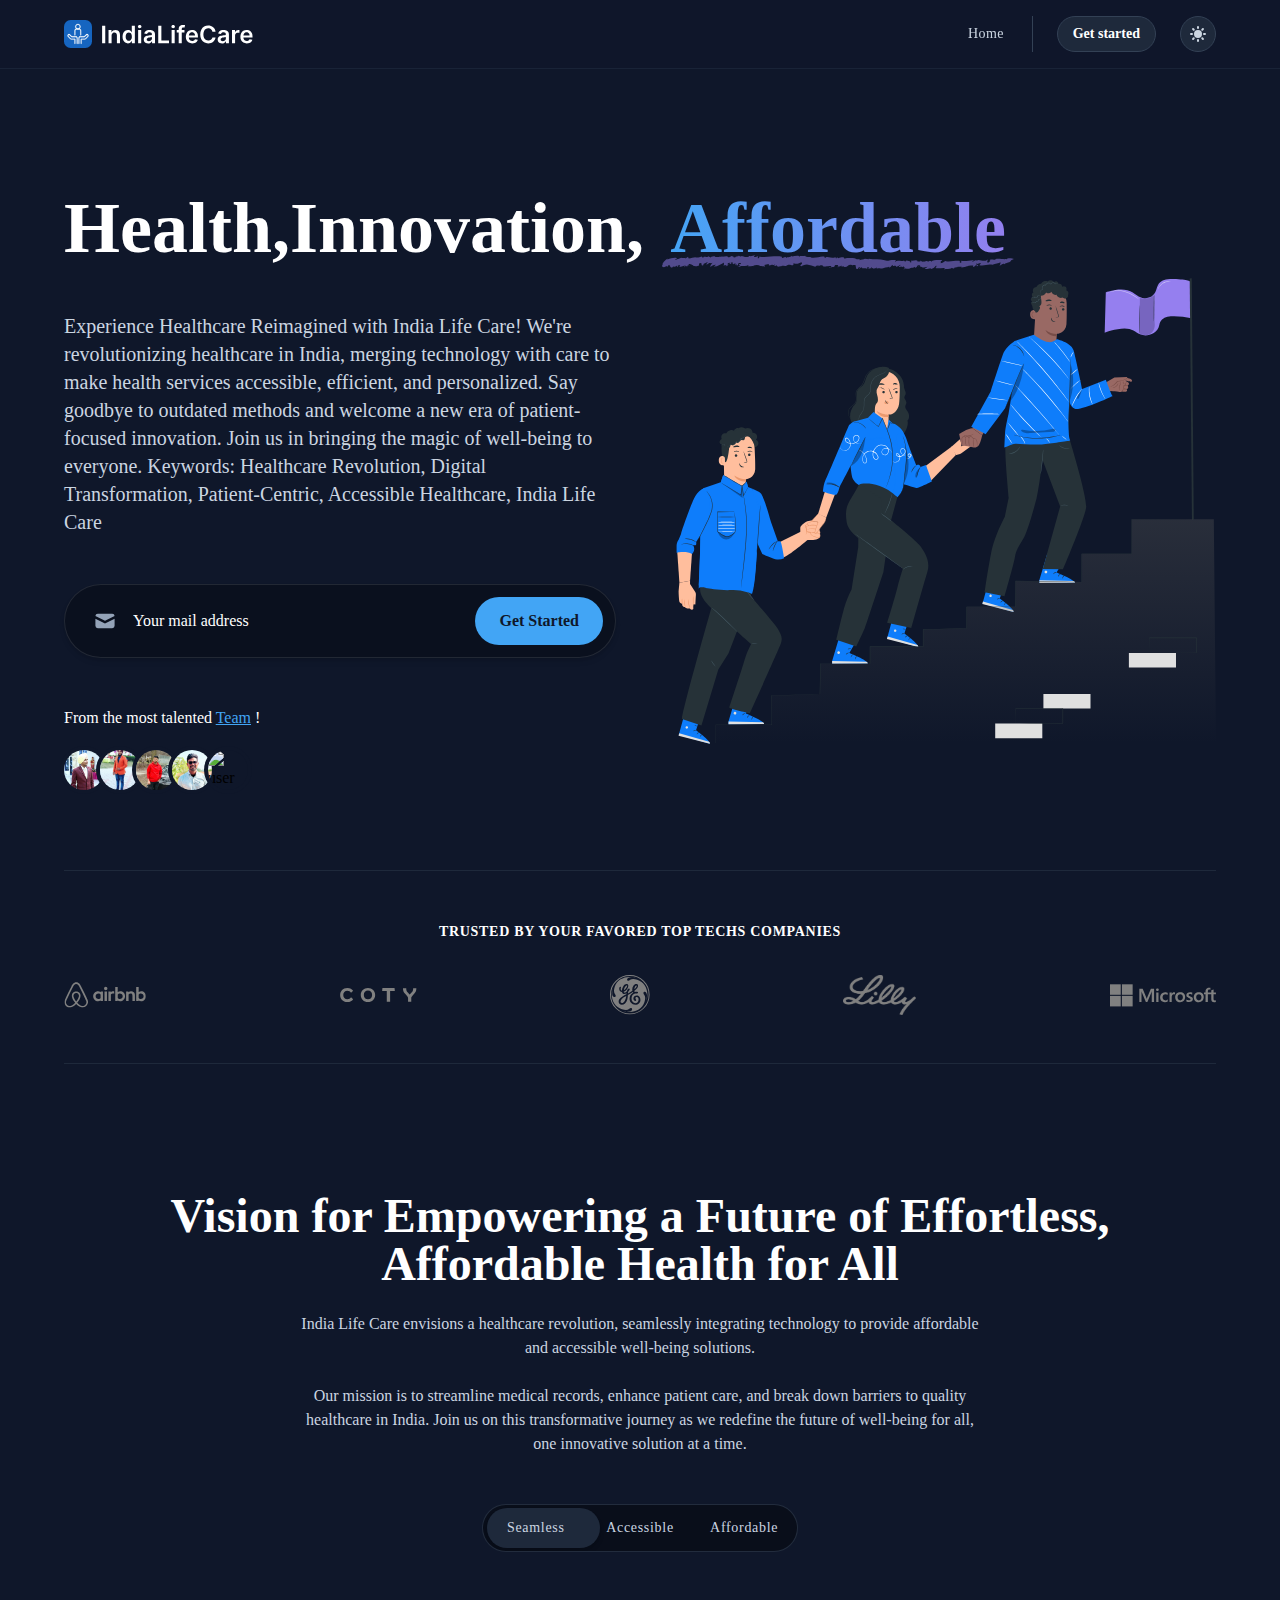
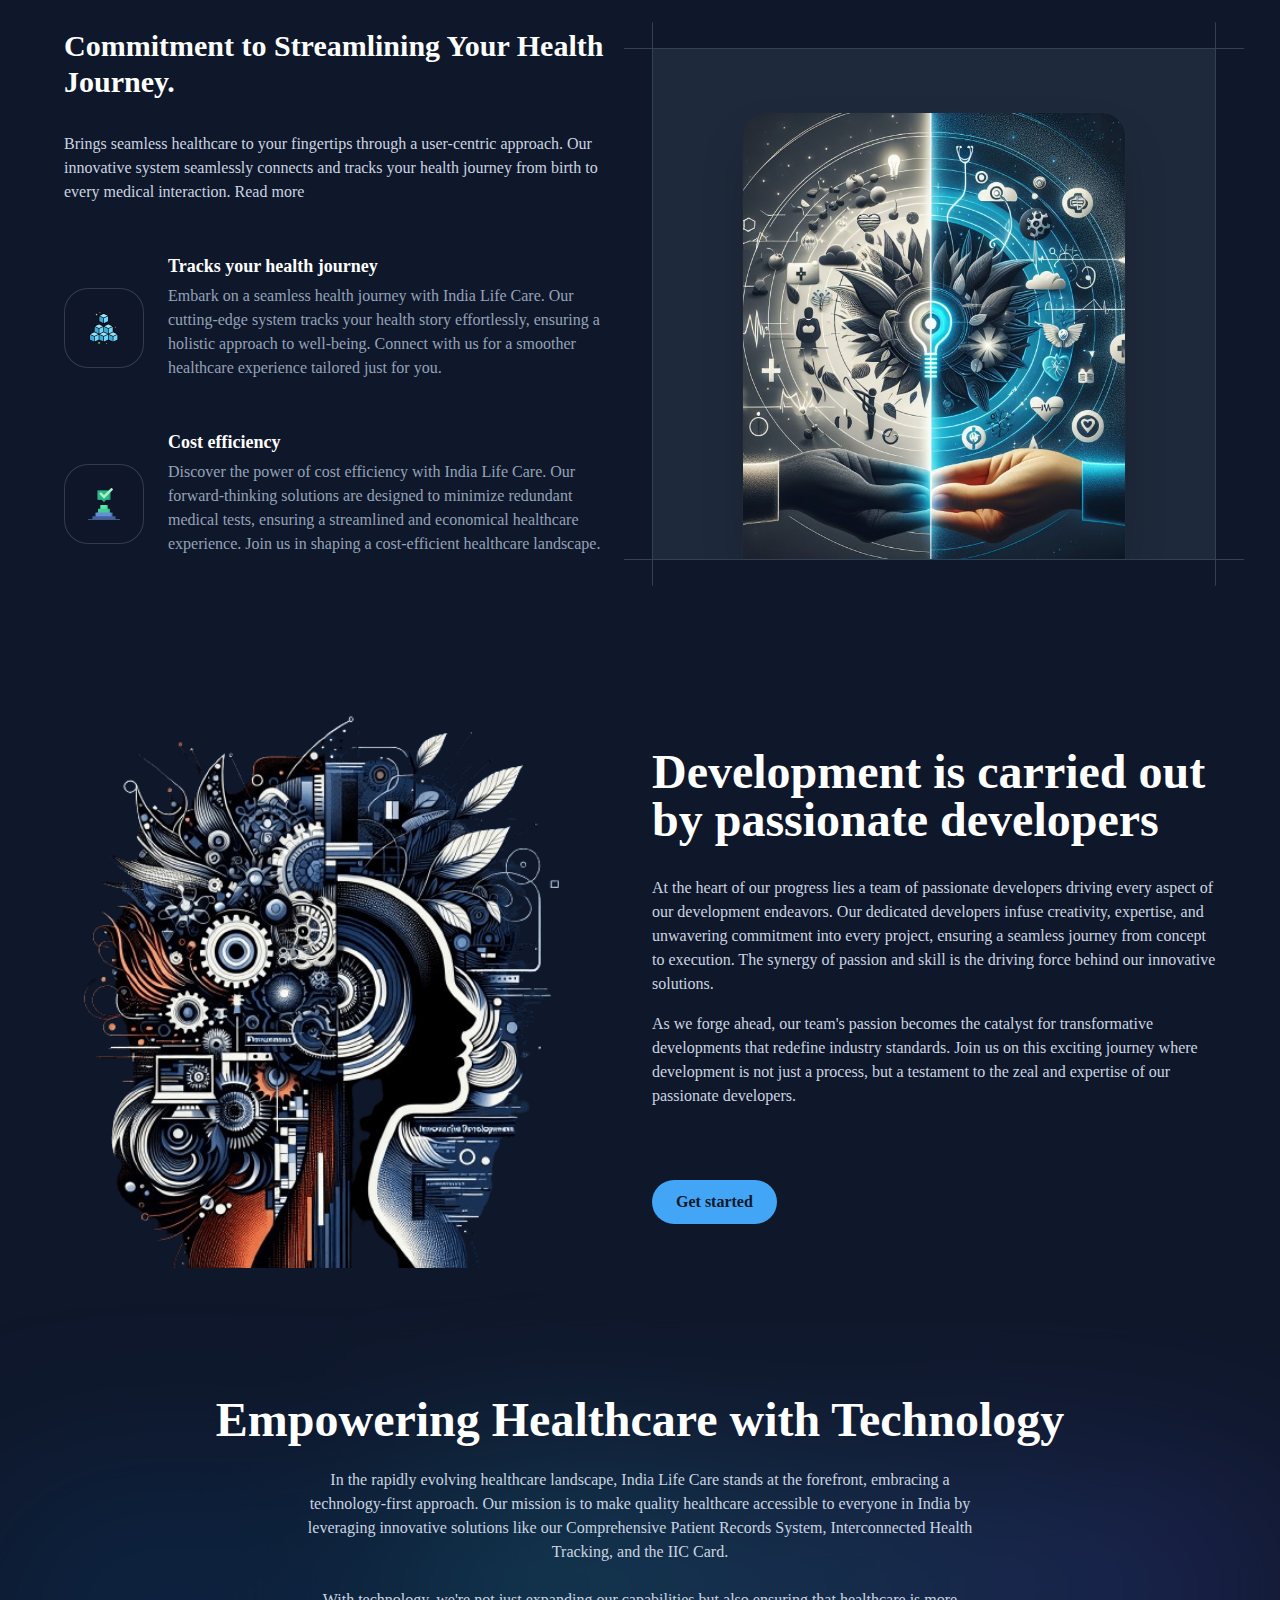
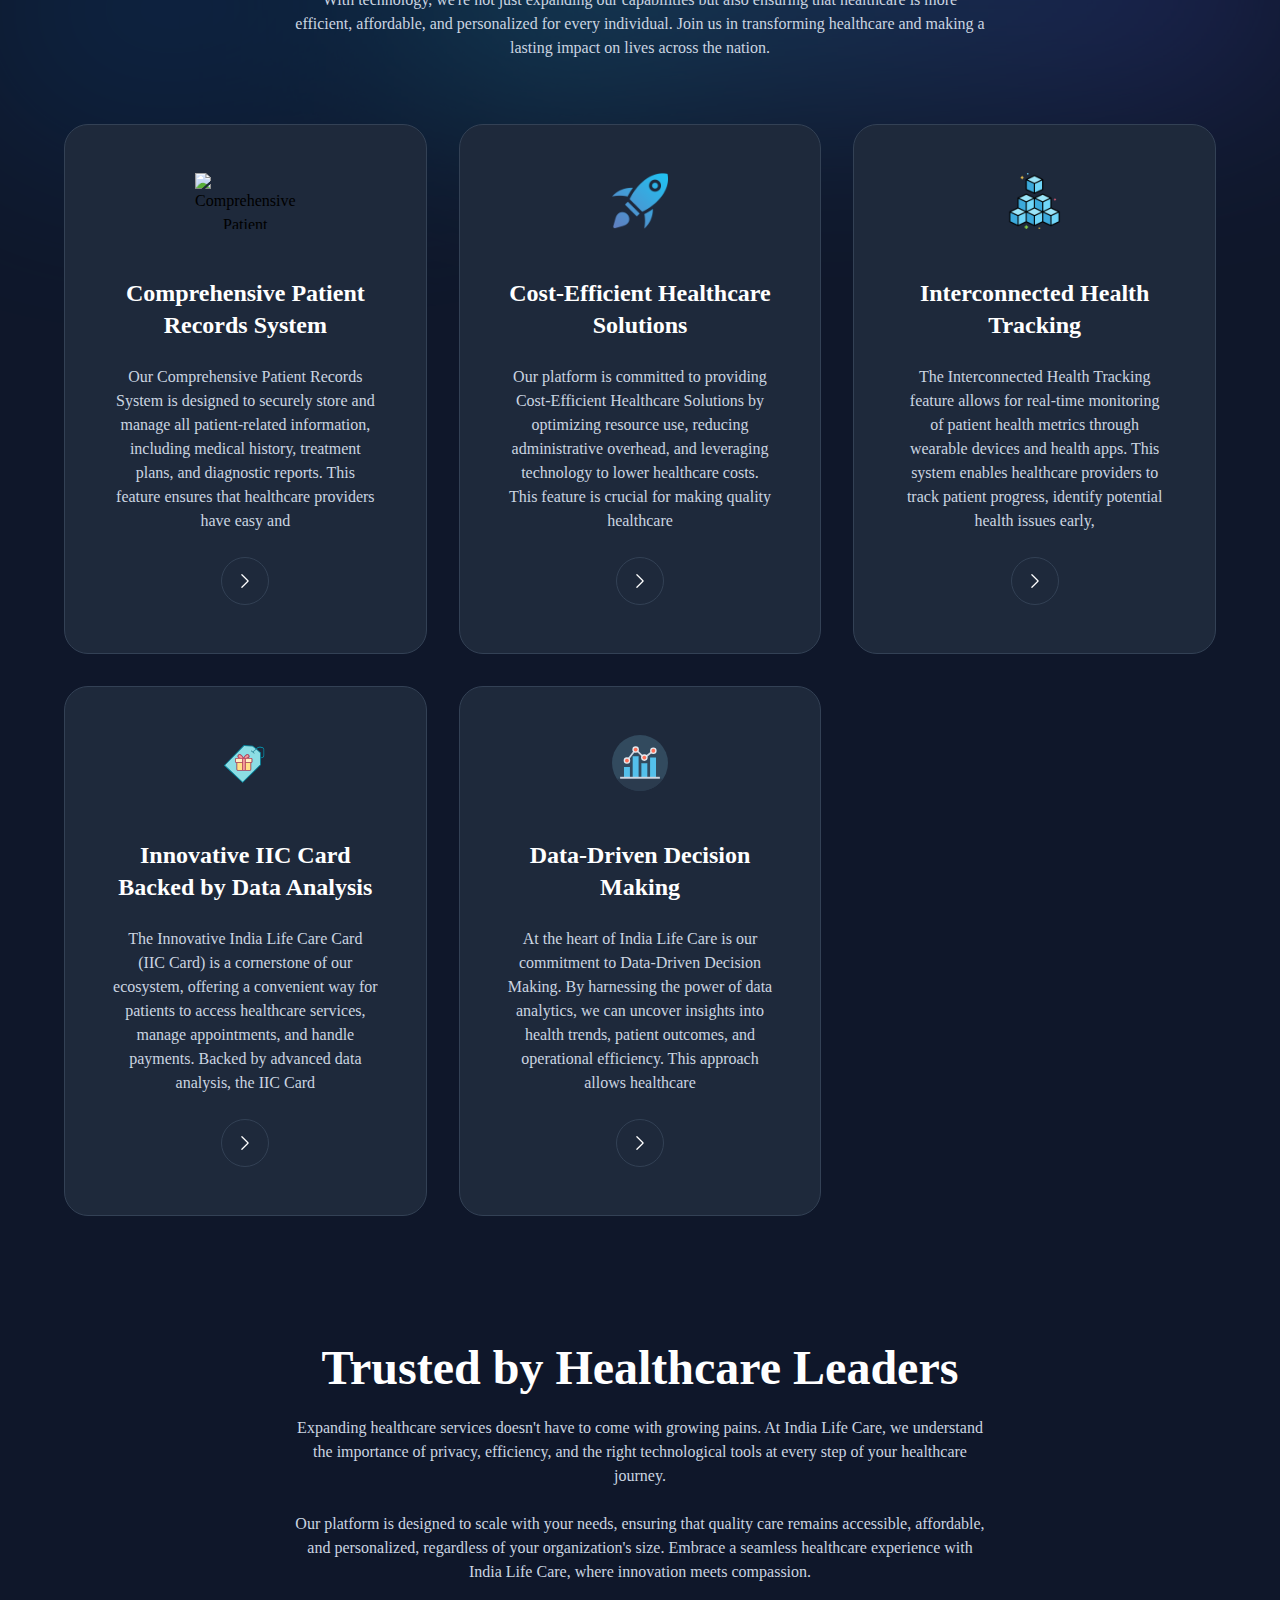
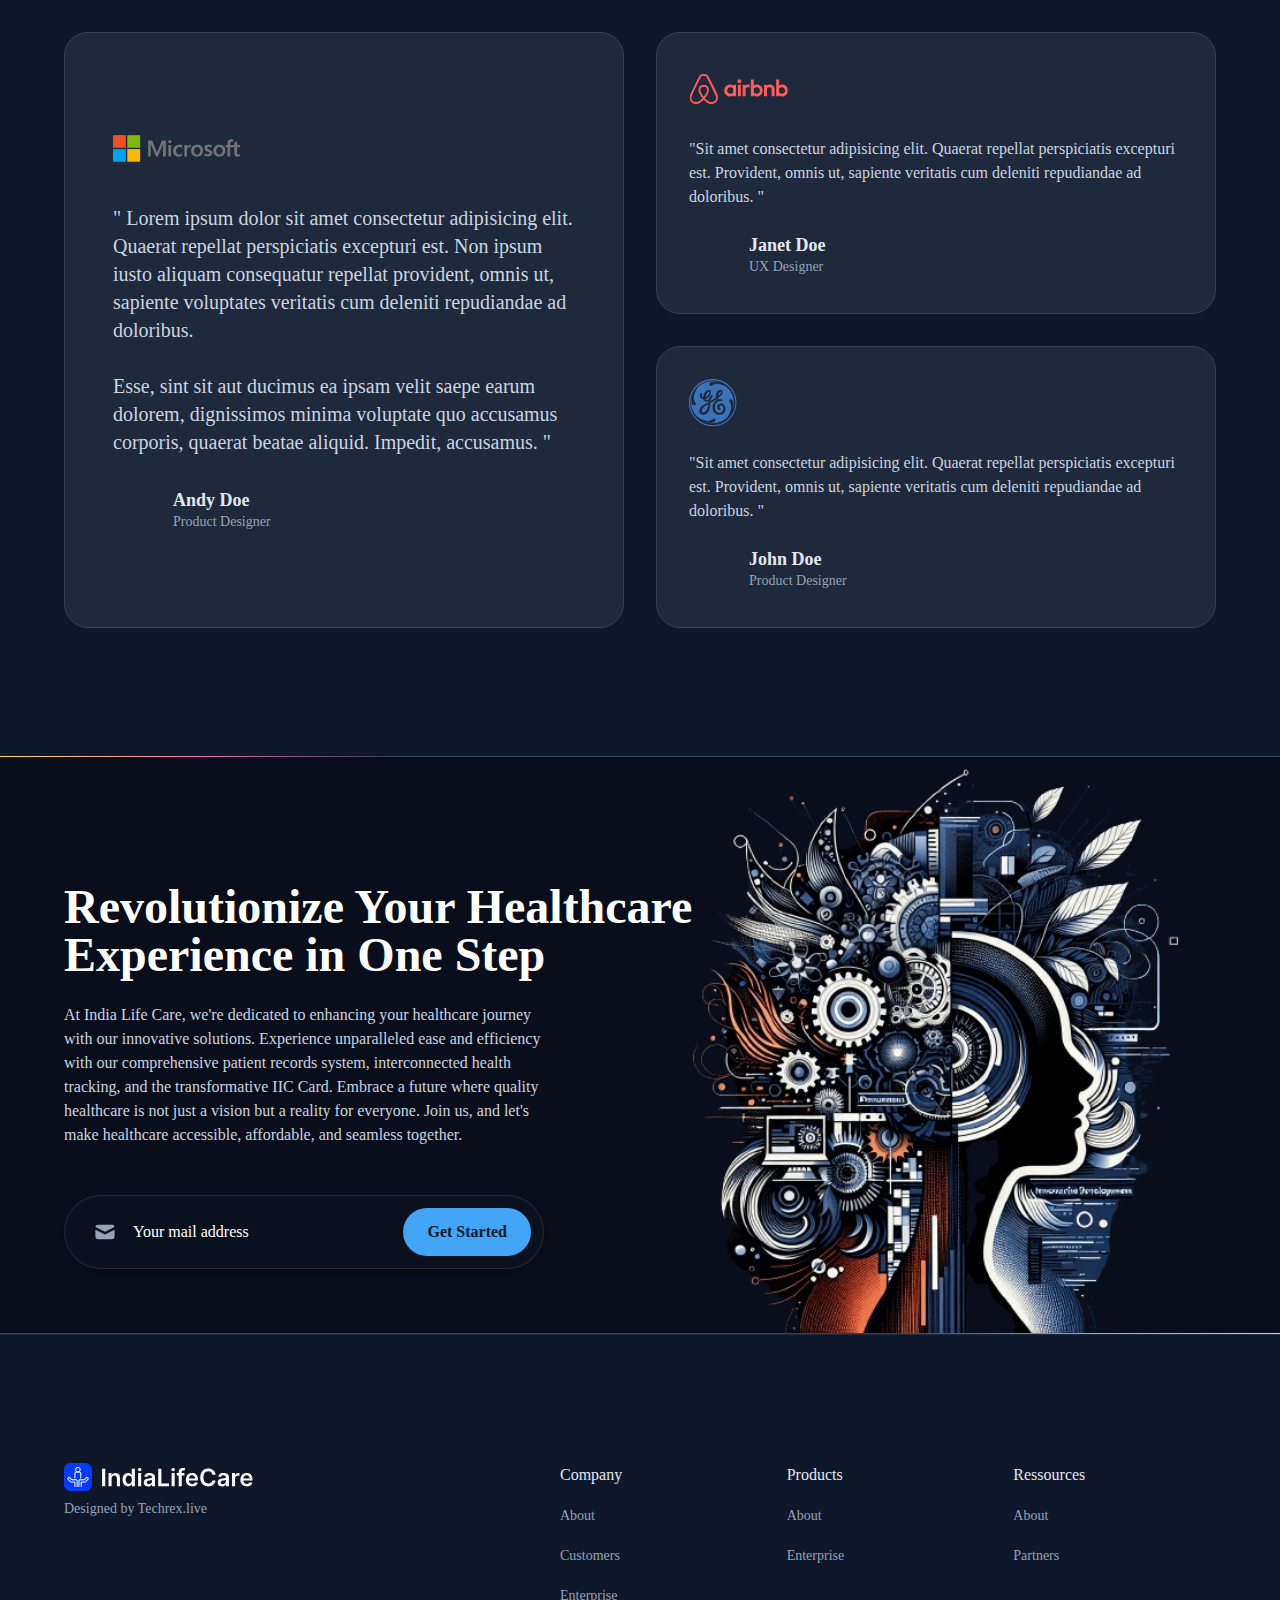
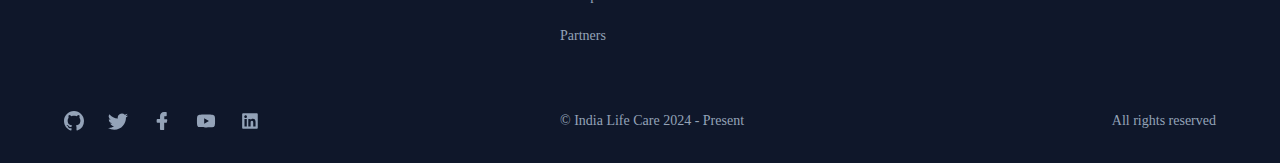
==== commit c3a5540f: "-- Add chat Bot" ====
--- a/index.html
+++ b/index.html
@@ -5,14 +5,16 @@
     <meta charset="UTF-8">
     <link rel="icon" type="image/svg+xml" href="assets/images/logo.png">
     <meta name="viewport" content="width=device-width, initial-scale=1.0">
-    <title>India Life Care</title>
-    <link href="./assets/style/googleFonts.css" rel="stylesheet">
-    <link rel="stylesheet" href="./assets/style/base.css">
-    <link rel="stylesheet" href="./assets/style/index.css">
-    <link rel="stylesheet" href="./assets/style/responsiveness.css">
-    <link rel="stylesheet" href="./assets/style/custom.css">
+    <title>India Life Care - Home</title>
+    <link href="assets/style/googleFonts.css" rel="stylesheet">
+    <link rel="stylesheet" href="assets/style/base.css">
+    <link rel="stylesheet" href="assets/style/index.css">
+    <link rel="stylesheet" href="assets/style/responsiveness.css">
+    <link rel="stylesheet" href="assets/style/custom.css">
+
     <meta name="description" content="Welcome to India Life Care | Discover a revolutionary approach to healthcare with India Life Care – your dedicated partner on the journey to optimal well-being. At India Life Care, we believe that everyone deserves accessible and affordable health services, anytime, anywhere">
         <!-- Google tag (gtag.js) -->
+    <script src="https://portal.headoffice.ai/new-embed/script.js?id=65e1631653f7f8d67ab8f235&message=Need help?" defer  id="headoffice.ai"></script>
     <script async src="https://www.googletagmanager.com/gtag/js?id=G-RDHTGNQY53"></script>
     <script>
         window.dataLayer = window.dataLayer || [];
@@ -95,7 +97,7 @@
                         <div
                             class="mt-12 -ml-1 flex w-full flex-col space-y-2 border-primary/10 dark:border-gray-700 sm:flex-row md:w-max lg:mt-0 lg:mr-6 lg:space-y-0 lg:border-l lg:pl-6">
                             <a class="relative ml-auto flex h-9 w-full items-center justify-center before:absolute before:inset-0 before:rounded-full before:bg-primary before:transition-transform before:duration-300 hover:before:scale-105 active:duration-75 active:before:scale-95 dark:before:border-gray-700 dark:before:bg-primaryLight sm:px-4 lg:before:border lg:before:border-gray-200 lg:before:bg-gray-100 lg:dark:before:bg-gray-800"
-                                href="coming-soon.html">
+                                href="./getstarter.html">
                                 <span
                                     class="relative text-sm font-semibold text-white dark:text-gray-900 lg:text-primary lg:dark:text-white">Get
                                     started</span>
@@ -591,7 +593,7 @@
                         </span>
                     </p>
                     <a class="relative flex h-11 w-max items-center justify-center px-6 before:absolute before:inset-0 before:rounded-full before:bg-primary before:transition-transform before:duration-300 active:duration-75 active:before:scale-95 dark:before:bg-primaryLight"
-                        href="coming-soon.html">
+                        href="getstarter.html">
                         <span class="relative text-base font-semibold text-white dark:text-gray-900">Get started</span>
                     </a>
                 </div>
@@ -841,8 +843,7 @@
         </div>
     </section>
 
-    <section
-        class="relative before:absolute before:inset-0 before:h-px before:w-96 before:bg-gradient-to-r before:from-yellow-300 before:via-pink-400 before:to-transparent after:absolute after:inset-0 after:ml-auto after:mt-auto after:h-px after:w-96 after:bg-gradient-to-l after:from-yellow-300 after:via-pink-400 after:to-transparent">
+    <section class="relative before:absolute before:inset-0 before:h-px before:w-96 before:bg-gradient-to-r before:from-yellow-300 before:via-pink-400 before:to-transparent after:absolute after:inset-0 after:ml-auto after:mt-auto after:h-px after:w-96 after:bg-gradient-to-l after:from-yellow-300 after:via-pink-400 after:to-transparent">
         <div class="border-y border-gray-200 bg-gray-100 dark:border-gray-700 dark:bg-darker">
             <div class="relative mx-auto px-6 md:max-w-full md:px-12 lg:max-w-6xl xl:px-0">
                 <div class="items-end justify-between md:flex">
@@ -1064,10 +1065,6 @@
             </div>
         </div>
     </footer>
-
-    <script src="./assets/script/script.js"></script>
-
-
 </body>
 
 </html>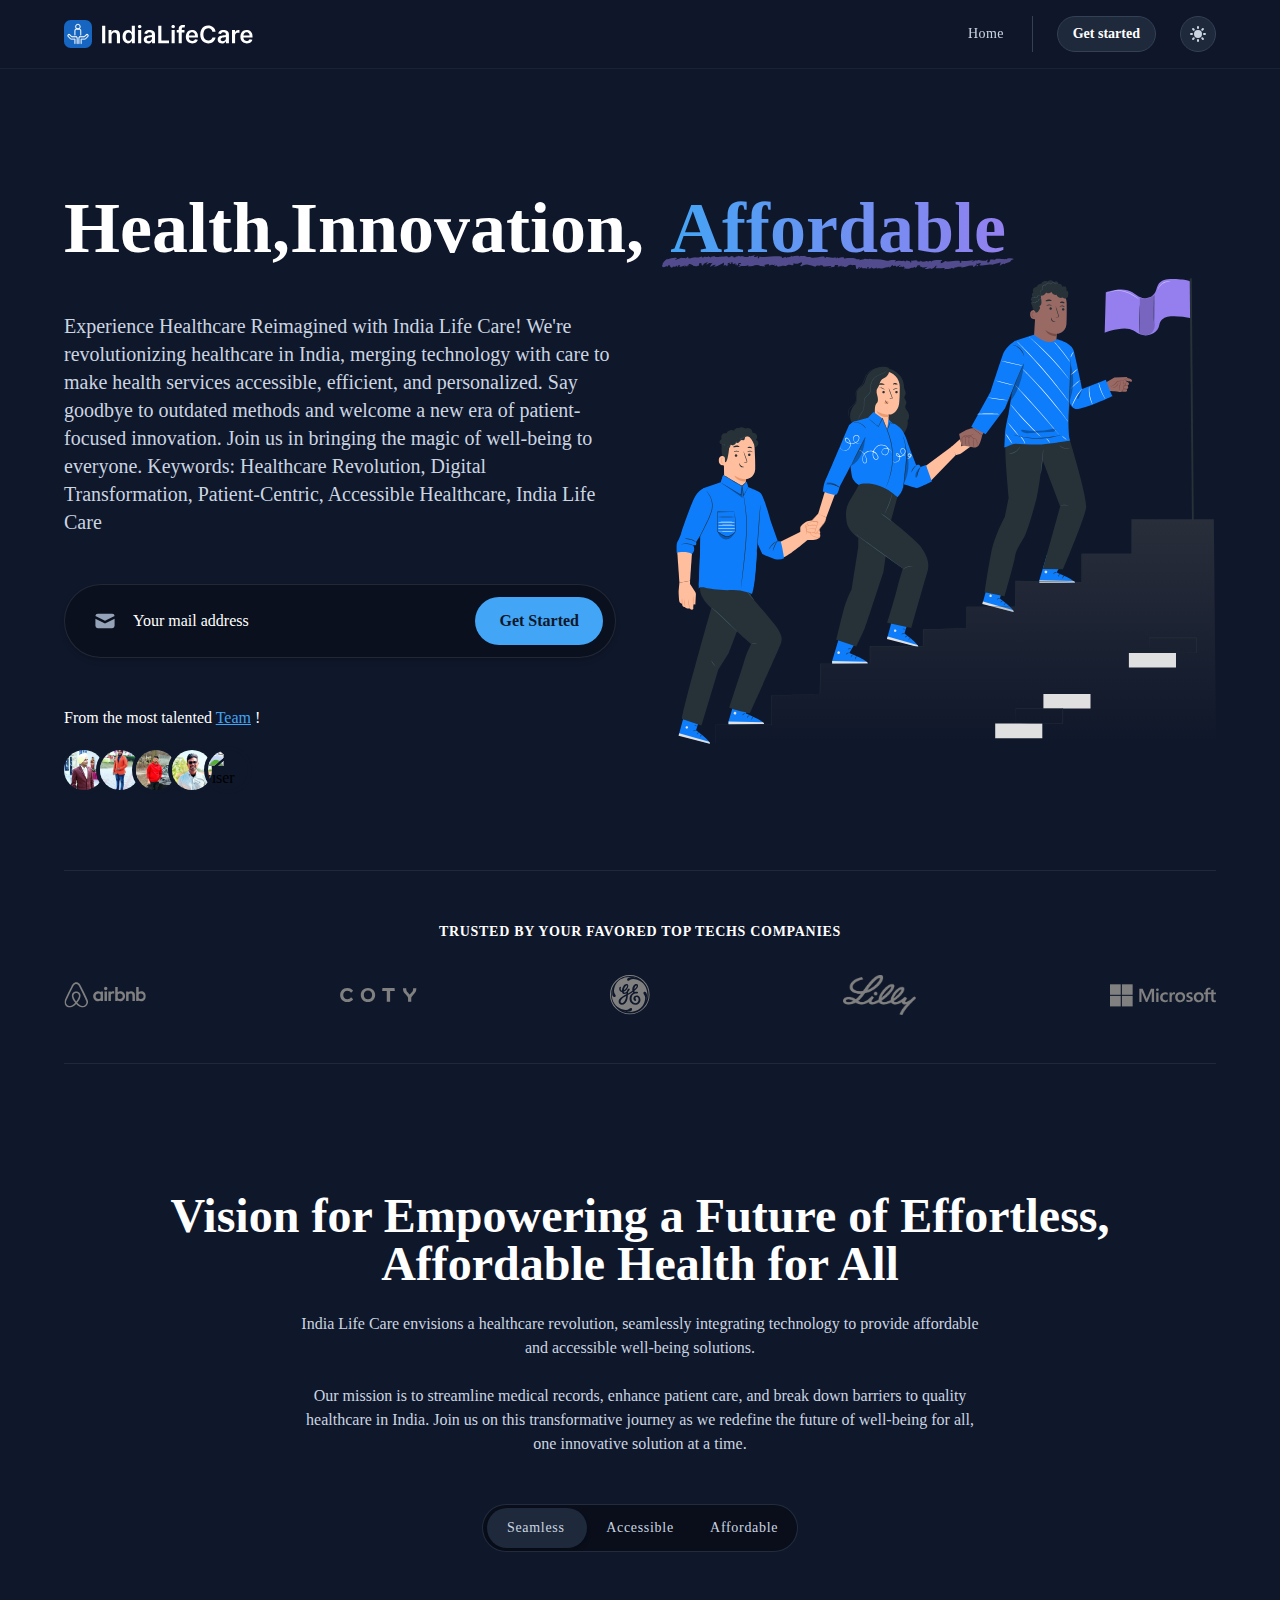
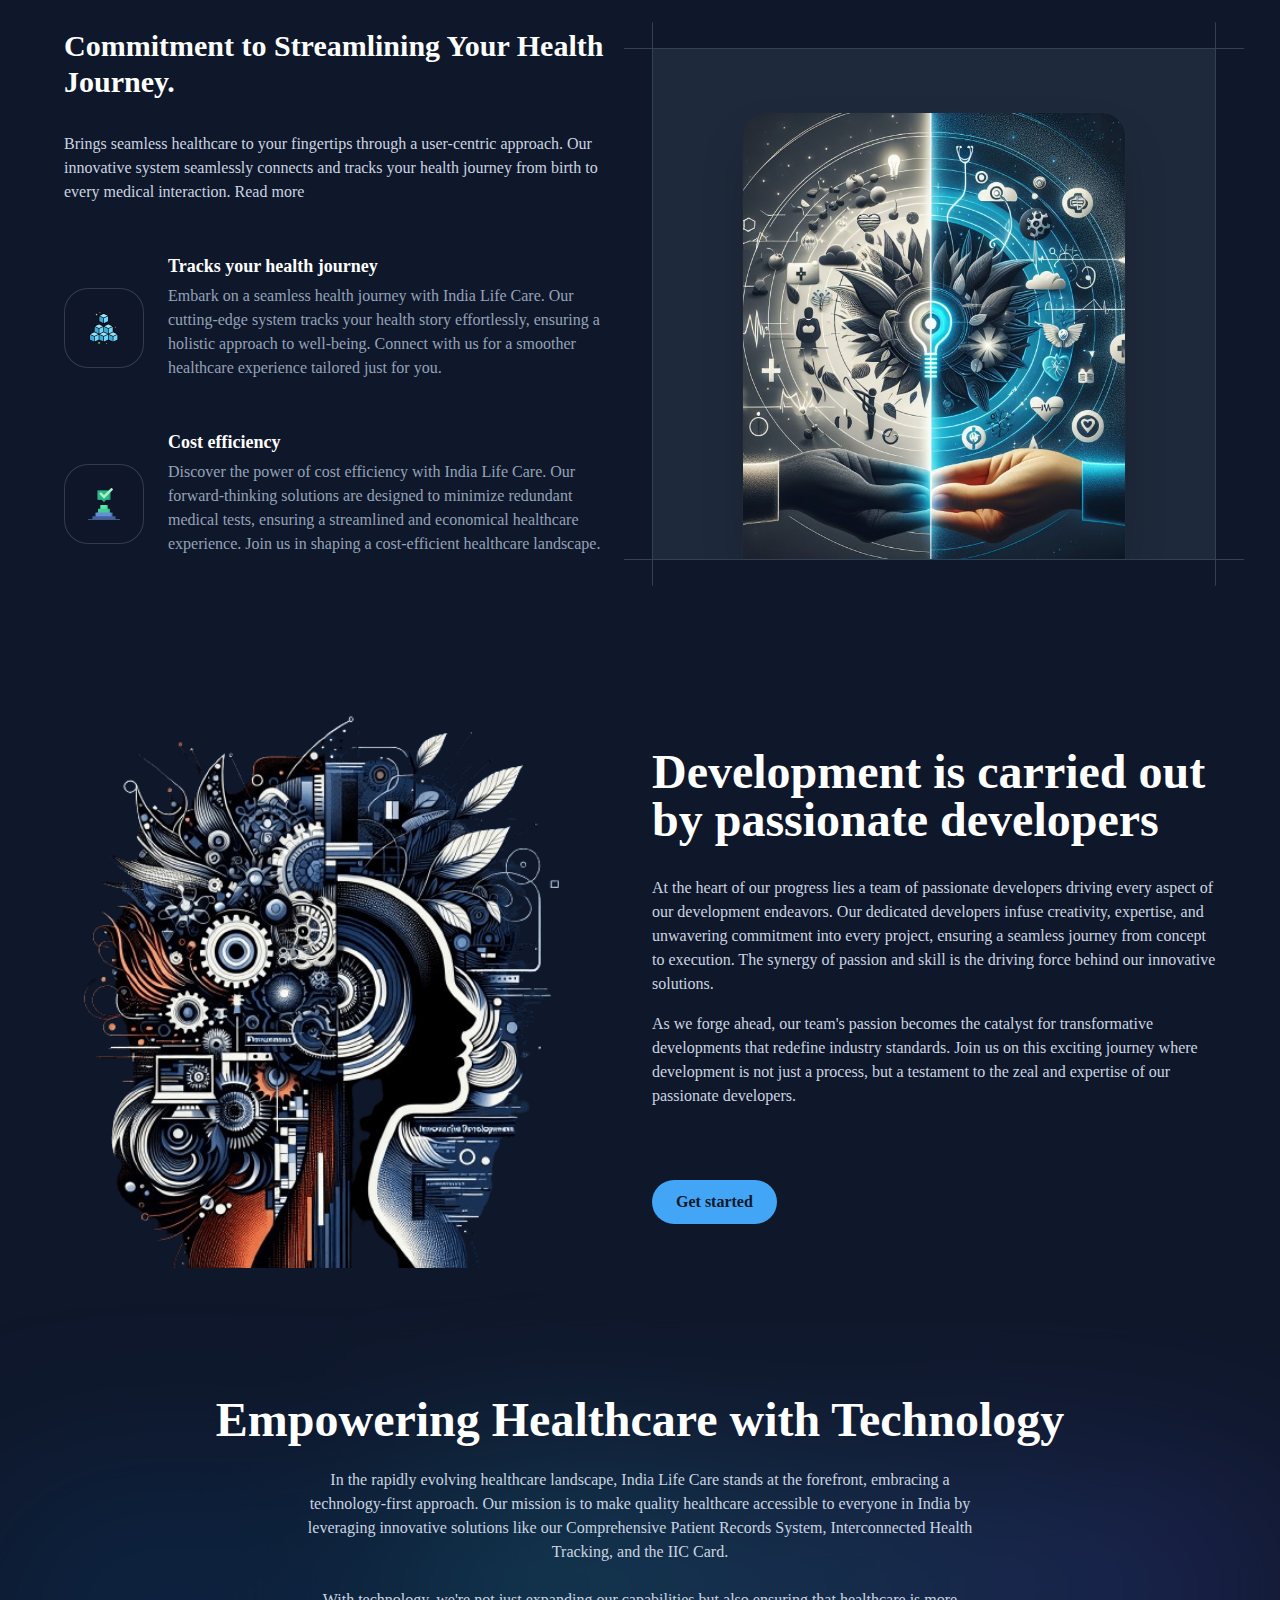
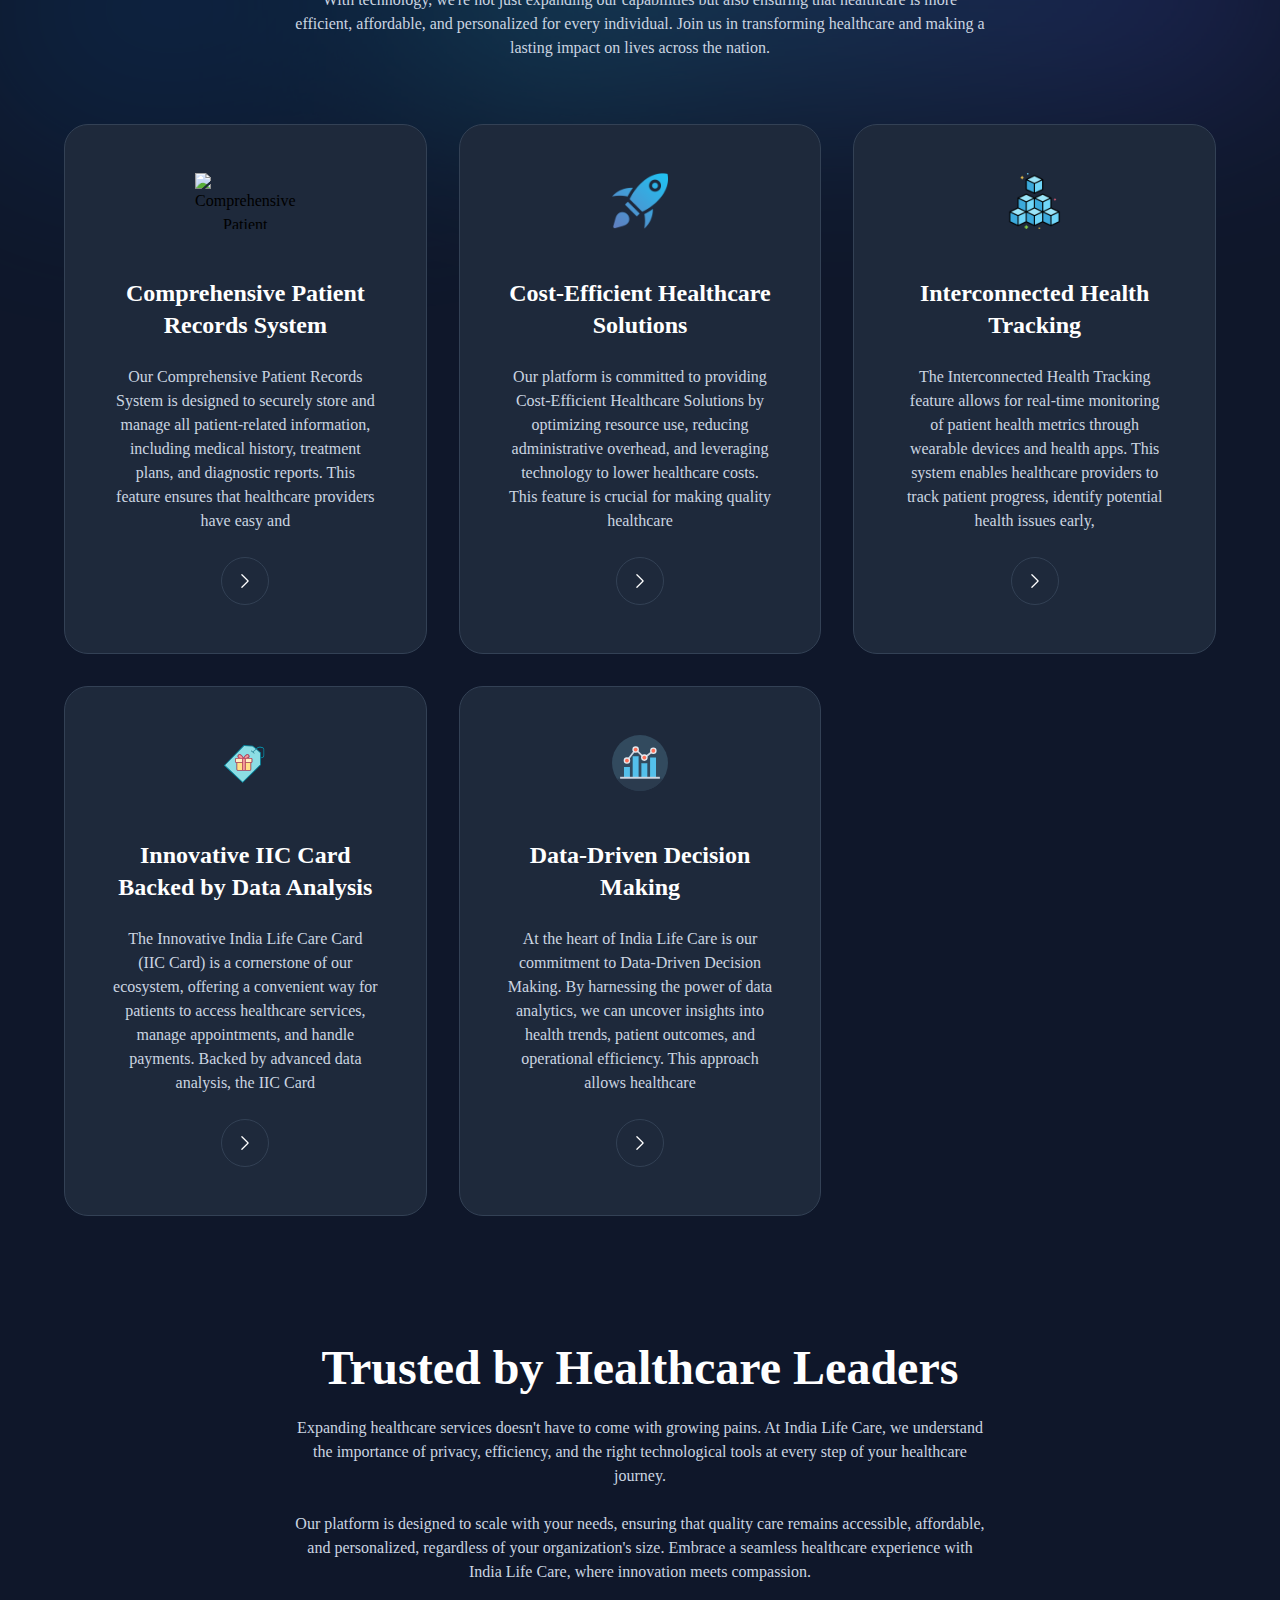
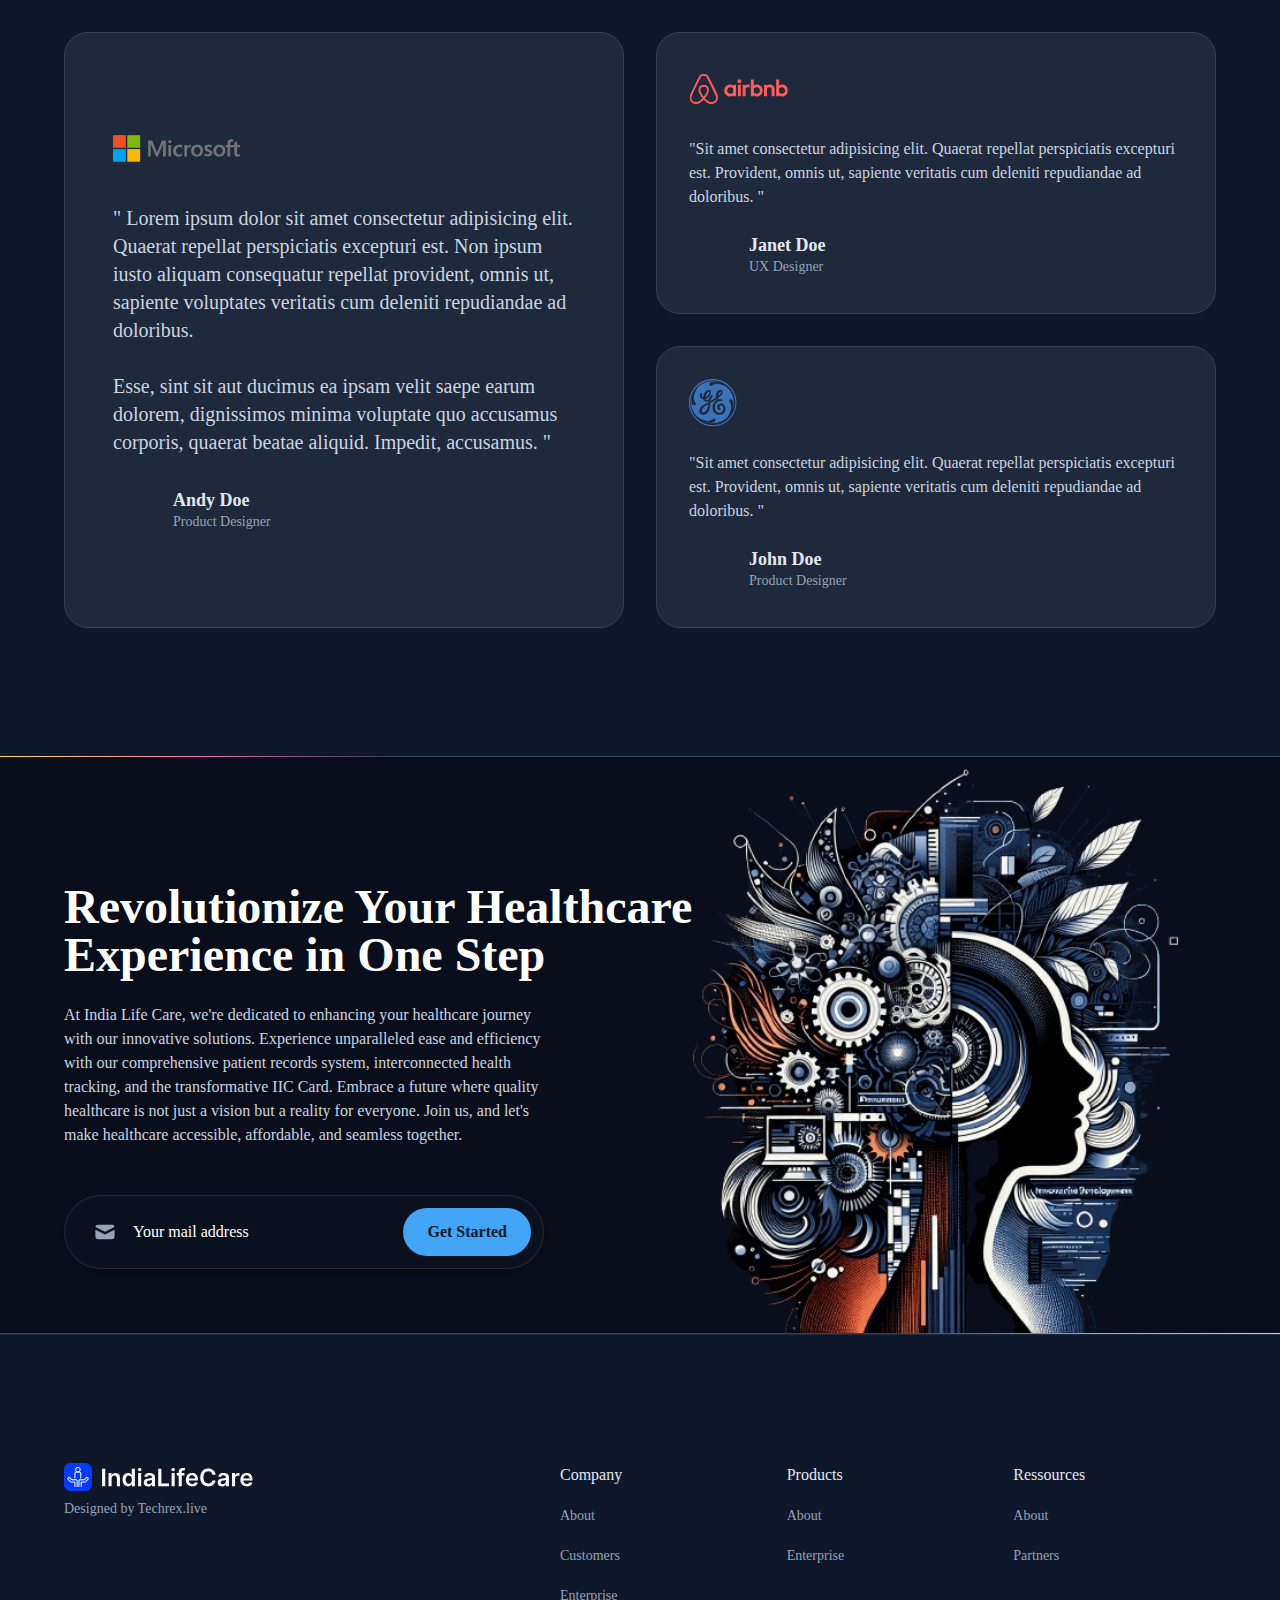
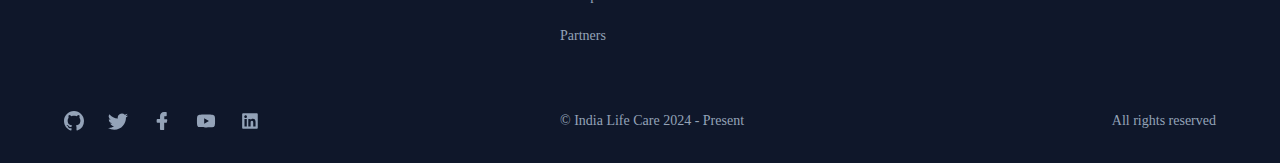
==== commit 43d98c02: "-- Minner change" ====
--- a/index.html
+++ b/index.html
@@ -1065,6 +1065,7 @@
             </div>
         </div>
     </footer>
+    <script src="./assets/script/script.js"></script>
 </body>
 
 </html>